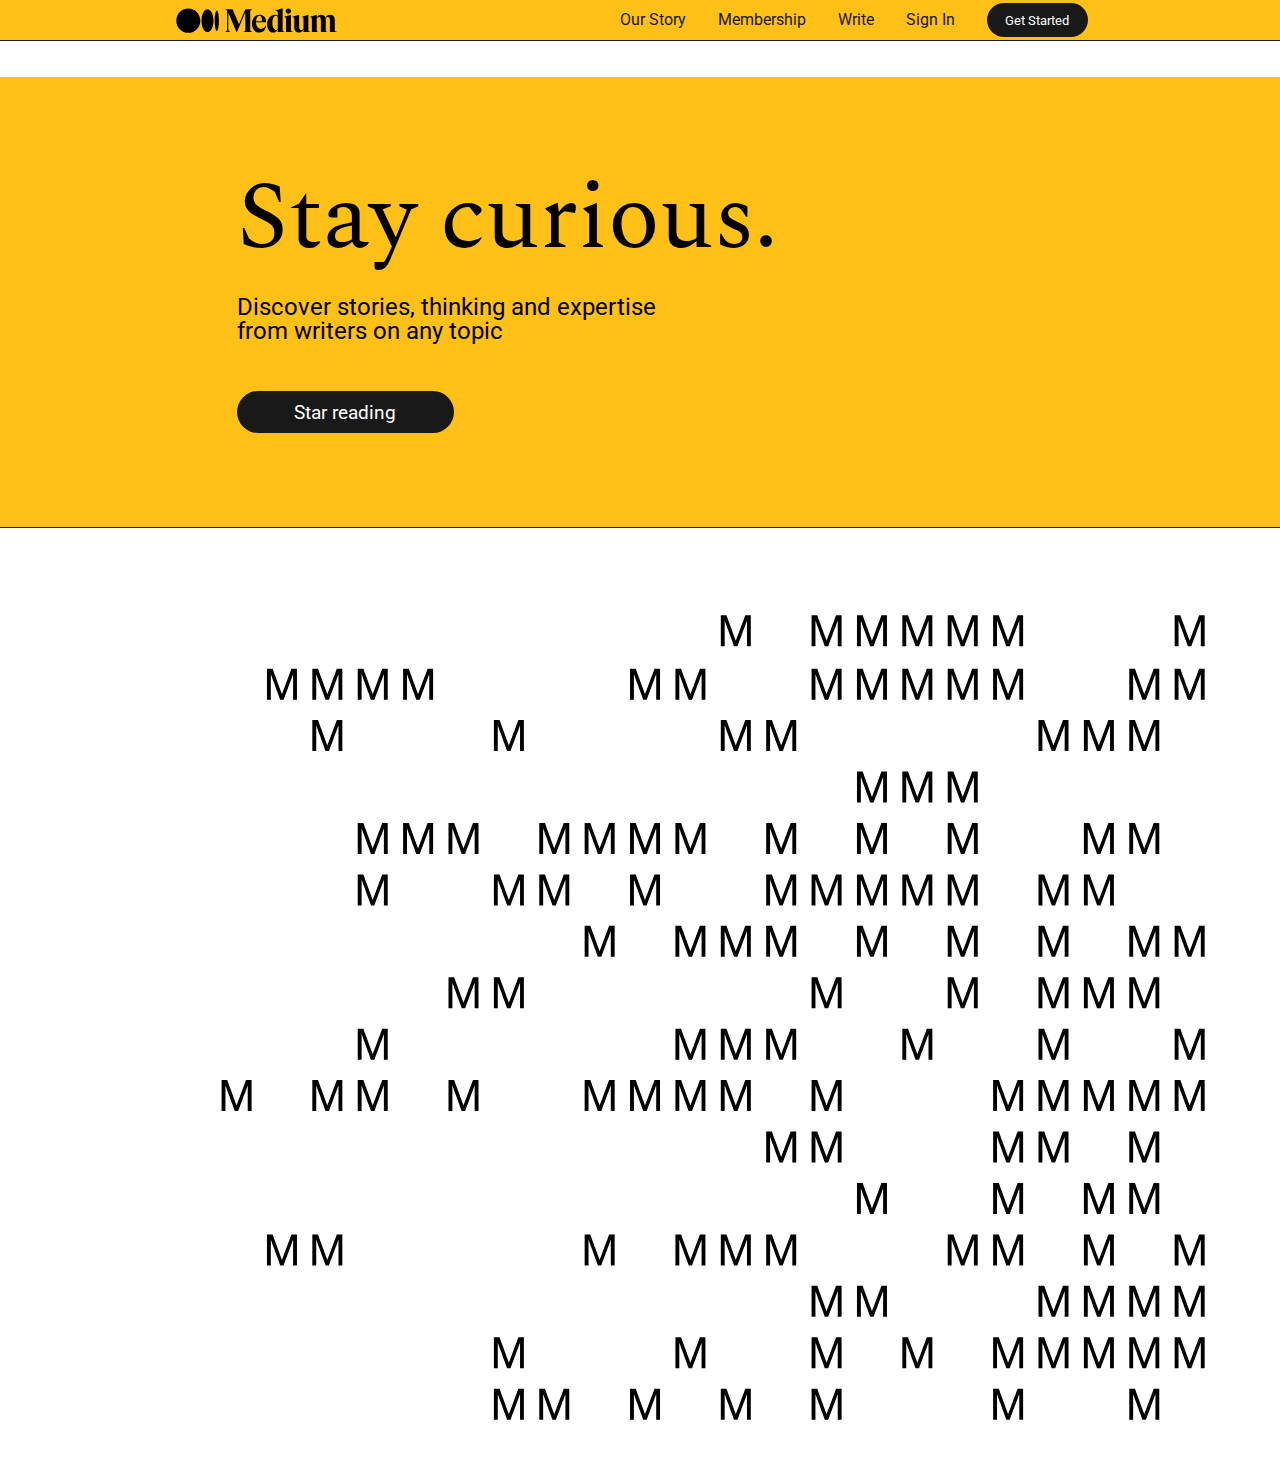
==== Progetto Settimanale S5:L5/index.html @ f1f36fed "WeekProjc/commit1" ====
<!DOCTYPE html>
<html lang="en">
  <head>
    <meta charset="UTF-8" />
    <meta http-equiv="X-UA-Compatible" content="IE=edge" />
    <meta name="viewport" content="width=device-width, initial-scale=1.0" />
    <!--aggiungi link al reset.css -->
    <link rel="stylesheet" href="./assets/css/reset.css" />
    <link rel="stylesheet" href="./assets/css/style.css" />
    <title>Medium Page</title>
  </head>

  <body>
    <header>
      <div id="navContainer">
        <nav>
          <img src="./assets/imgs/svg/logo.svg" alt="Medium Logo" />
          <div>
            <ul>
              <li><a href="#">Our Story</a></li>
              <li><a href="#">Membership</a></li>
              <li><a href="#">Write</a></li>
              <li><a href="#">Sign In</a></li>
              <li><button type="button" id="btnChange">Get Started</button></li>
            </ul>
          </div>
        </nav>
      </div>
      <div id="heroContainer">
        <div id="hero">
            <div>
                <h1>Stay curious.</h1>
                <h3>Discover stories, thinking and expertise from writers on any topic</h3>
                <button type="button">Star reading</button>
            </div>
            <div id="emme">
        </div>
      </div>
    </header>
    <!-- ARTWORK con "M" ripetute -->
    <svg
      xmlns="http://www.w3.org/2000/svg"
      viewBox="0 0 585 462"
      width="585"
      height="462"
      preserveAspectRatio="xMidYMid meet"
      style="
        width: 100%;
        height: 100%;
        transform: translate3d(0px, 0px, 0px);
        content-visibility: visible;
      "
    >
      <defs>
        <clipPath id="__lottie_element_3372">
          <rect width="585" height="462" x="0" y="0"></rect>
        </clipPath>
      </defs>
      <g clip-path="url(#__lottie_element_3372)">
        <g
          fill="rgb(0,0,0)"
          font-size="22"
          font-family="Shne"
          font-style="normal"
          font-weight="normal"
          aria-label=" M M M M M M M M M M M M M M
            M M M M M M M M M M M M M M M M M M M M M
           M M M M M M M M M M M M M M M M M M M M M M M M M
            M M M M M M M M M M M M
            M M M M M M M M M M M M M M M M M M M
            M M M M M M M M M M M M M M M M M M M M M
            M M M M M M M M M M M M M M
           M M M M M M M M M M M M M M M M M
           M M M M M M M M M M M M M M M M M M M
            M M M M M M M M M M M M M M M M M M M M M M M
           M M M M M M M M M M M M
            M M M M M M M M M M M M
            M M M M M M M M M M M M M M M M M M M M M
            M M M M M M M M M M M
            M M M M M M M M M M M M M M M M M
            M M M M M M M M M M M M M M M M
           "
          transform="matrix(1,0,0,1,291,232)"
          opacity="1"
          style="display: block"
        >
          <g
            stroke-linecap="butt"
            stroke-linejoin="round"
            stroke-miterlimit="4"
            transform="matrix(1,0,0,1,-33.238014221191406,-187.70428466796875)"
            opacity="0"
            style="display: inherit"
          >
            <g transform="scale(0.22,0.22)">
              <g style="display: none"></g>
            </g>
          </g>
          <g
            stroke-linecap="butt"
            stroke-linejoin="round"
            stroke-miterlimit="4"
            transform="matrix(1,0,0,1,-28.6619930267334,-187.70428466796875)"
            opacity="0"
            style="display: inherit"
          >
            <g transform="scale(0.22,0.22)">
              <g
                transform="matrix(1,0,0,1,0,0)"
                opacity="1"
                style="display: block"
              >
                <path
                  d=" M46.82899856567383,0 C46.82899856567383,0 68.98500061035156,-59.518001556396484 68.98500061035156,-59.518001556396484 C68.98500061035156,-59.518001556396484 68.98500061035156,0 68.98500061035156,0 C68.98500061035156,0 77.947998046875,0 77.947998046875,0 C77.947998046875,0 77.947998046875,-72.30799865722656 77.947998046875,-72.30799865722656 C77.947998046875,-72.30799865722656 65.15799713134766,-72.30799865722656 65.15799713134766,-72.30799865722656 C65.15799713134766,-72.30799865722656 43.10300064086914,-12.890999794006348 43.10300064086914,-12.890999794006348 C43.10300064086914,-12.890999794006348 21.14900016784668,-72.30799865722656 21.14900016784668,-72.30799865722656 C21.14900016784668,-72.30799865722656 7.955999851226807,-72.30799865722656 7.955999851226807,-72.30799865722656 C7.955999851226807,-72.30799865722656 7.955999851226807,0 7.955999851226807,0 C7.955999851226807,0 17.020000457763672,0 17.020000457763672,0 C17.020000457763672,0 17.020000457763672,-59.518001556396484 17.020000457763672,-59.518001556396484 C17.020000457763672,-59.518001556396484 39.07500076293945,0 39.07500076293945,0 C39.07500076293945,0 46.82899856567383,0 46.82899856567383,0z"
                ></path>
                <g opacity="1" transform="matrix(1,0,0,1,0,0)"></g>
              </g>
            </g>
          </g>
          <g
            stroke-linecap="butt"
            stroke-linejoin="round"
            stroke-miterlimit="4"
            transform="matrix(1,0,0,1,-9.940010070800781,-187.70428466796875)"
            opacity="0"
            style="display: inherit"
          >
            <g transform="scale(0.22,0.22)">
              <g style="display: none"></g>
            </g>
          </g>
          <g
            stroke-linecap="butt"
            stroke-linejoin="round"
            stroke-miterlimit="4"
            transform="matrix(1,0,0,1,-5.363988876342773,-187.70428466796875)"
            opacity="0"
            style="display: inherit"
          >
            <g transform="scale(0.22,0.22)">
              <g
                transform="matrix(1,0,0,1,0,0)"
                opacity="1"
                style="display: block"
              >
                <path
                  d=" M46.82899856567383,0 C46.82899856567383,0 68.98500061035156,-59.518001556396484 68.98500061035156,-59.518001556396484 C68.98500061035156,-59.518001556396484 68.98500061035156,0 68.98500061035156,0 C68.98500061035156,0 77.947998046875,0 77.947998046875,0 C77.947998046875,0 77.947998046875,-72.30799865722656 77.947998046875,-72.30799865722656 C77.947998046875,-72.30799865722656 65.15799713134766,-72.30799865722656 65.15799713134766,-72.30799865722656 C65.15799713134766,-72.30799865722656 43.10300064086914,-12.890999794006348 43.10300064086914,-12.890999794006348 C43.10300064086914,-12.890999794006348 21.14900016784668,-72.30799865722656 21.14900016784668,-72.30799865722656 C21.14900016784668,-72.30799865722656 7.955999851226807,-72.30799865722656 7.955999851226807,-72.30799865722656 C7.955999851226807,-72.30799865722656 7.955999851226807,0 7.955999851226807,0 C7.955999851226807,0 17.020000457763672,0 17.020000457763672,0 C17.020000457763672,0 17.020000457763672,-59.518001556396484 17.020000457763672,-59.518001556396484 C17.020000457763672,-59.518001556396484 39.07500076293945,0 39.07500076293945,0 C39.07500076293945,0 46.82899856567383,0 46.82899856567383,0z"
                ></path>
                <g opacity="1" transform="matrix(1,0,0,1,0,0)"></g>
              </g>
            </g>
          </g>
          <g
            stroke-linecap="butt"
            stroke-linejoin="round"
            stroke-miterlimit="4"
            transform="matrix(1,0,0,1,13.357994079589844,-187.70428466796875)"
            opacity="0"
            style="display: inherit"
          >
            <g transform="scale(0.22,0.22)">
              <g style="display: none"></g>
            </g>
          </g>
          <g
            stroke-linecap="butt"
            stroke-linejoin="round"
            stroke-miterlimit="4"
            transform="matrix(1,0,0,1,17.93400001525879,-187.70428466796875)"
            opacity="0"
            style="display: inherit"
          >
            <g transform="scale(0.22,0.22)">
              <g
                transform="matrix(1,0,0,1,0,0)"
                opacity="1"
                style="display: block"
              >
                <path
                  d=" M46.82899856567383,0 C46.82899856567383,0 68.98500061035156,-59.518001556396484 68.98500061035156,-59.518001556396484 C68.98500061035156,-59.518001556396484 68.98500061035156,0 68.98500061035156,0 C68.98500061035156,0 77.947998046875,0 77.947998046875,0 C77.947998046875,0 77.947998046875,-72.30799865722656 77.947998046875,-72.30799865722656 C77.947998046875,-72.30799865722656 65.15799713134766,-72.30799865722656 65.15799713134766,-72.30799865722656 C65.15799713134766,-72.30799865722656 43.10300064086914,-12.890999794006348 43.10300064086914,-12.890999794006348 C43.10300064086914,-12.890999794006348 21.14900016784668,-72.30799865722656 21.14900016784668,-72.30799865722656 C21.14900016784668,-72.30799865722656 7.955999851226807,-72.30799865722656 7.955999851226807,-72.30799865722656 C7.955999851226807,-72.30799865722656 7.955999851226807,0 7.955999851226807,0 C7.955999851226807,0 17.020000457763672,0 17.020000457763672,0 C17.020000457763672,0 17.020000457763672,-59.518001556396484 17.020000457763672,-59.518001556396484 C17.020000457763672,-59.518001556396484 39.07500076293945,0 39.07500076293945,0 C39.07500076293945,0 46.82899856567383,0 46.82899856567383,0z"
                ></path>
                <g opacity="1" transform="matrix(1,0,0,1,0,0)"></g>
              </g>
            </g>
          </g>
          <g
            stroke-linecap="butt"
            stroke-linejoin="round"
            stroke-miterlimit="4"
            transform="matrix(1,0,0,1,36.65599822998047,-187.70428466796875)"
            opacity="0"
            style="display: inherit"
          >
            <g transform="scale(0.22,0.22)">
              <g style="display: none"></g>
            </g>
          </g>
          <g
            stroke-linecap="butt"
            stroke-linejoin="round"
            stroke-miterlimit="4"
            transform="matrix(1,0,0,1,41.23198699951172,-187.70428466796875)"
            opacity="1"
            style="display: inherit"
          >
            <g transform="scale(0.22,0.22)">
              <g
                transform="matrix(1,0,0,1,0,0)"
                opacity="1"
                style="display: block"
              >
                <path
                  d=" M46.82899856567383,0 C46.82899856567383,0 68.98500061035156,-59.518001556396484 68.98500061035156,-59.518001556396484 C68.98500061035156,-59.518001556396484 68.98500061035156,0 68.98500061035156,0 C68.98500061035156,0 77.947998046875,0 77.947998046875,0 C77.947998046875,0 77.947998046875,-72.30799865722656 77.947998046875,-72.30799865722656 C77.947998046875,-72.30799865722656 65.15799713134766,-72.30799865722656 65.15799713134766,-72.30799865722656 C65.15799713134766,-72.30799865722656 43.10300064086914,-12.890999794006348 43.10300064086914,-12.890999794006348 C43.10300064086914,-12.890999794006348 21.14900016784668,-72.30799865722656 21.14900016784668,-72.30799865722656 C21.14900016784668,-72.30799865722656 7.955999851226807,-72.30799865722656 7.955999851226807,-72.30799865722656 C7.955999851226807,-72.30799865722656 7.955999851226807,0 7.955999851226807,0 C7.955999851226807,0 17.020000457763672,0 17.020000457763672,0 C17.020000457763672,0 17.020000457763672,-59.518001556396484 17.020000457763672,-59.518001556396484 C17.020000457763672,-59.518001556396484 39.07500076293945,0 39.07500076293945,0 C39.07500076293945,0 46.82899856567383,0 46.82899856567383,0z"
                ></path>
                <g opacity="1" transform="matrix(1,0,0,1,0,0)"></g>
              </g>
            </g>
          </g>
          <g
            stroke-linecap="butt"
            stroke-linejoin="round"
            stroke-miterlimit="4"
            transform="matrix(1,0,0,1,59.954002380371094,-187.70428466796875)"
            opacity="1"
            style="display: inherit"
          >
            <g transform="scale(0.22,0.22)">
              <g style="display: none"></g>
            </g>
          </g>
          <g
            stroke-linecap="butt"
            stroke-linejoin="round"
            stroke-miterlimit="4"
            transform="matrix(1,0,0,1,64.52999114990234,-187.70428466796875)"
            opacity="0"
            style="display: inherit"
          >
            <g transform="scale(0.22,0.22)">
              <g
                transform="matrix(1,0,0,1,0,0)"
                opacity="1"
                style="display: block"
              >
                <path
                  d=" M46.82899856567383,0 C46.82899856567383,0 68.98500061035156,-59.518001556396484 68.98500061035156,-59.518001556396484 C68.98500061035156,-59.518001556396484 68.98500061035156,0 68.98500061035156,0 C68.98500061035156,0 77.947998046875,0 77.947998046875,0 C77.947998046875,0 77.947998046875,-72.30799865722656 77.947998046875,-72.30799865722656 C77.947998046875,-72.30799865722656 65.15799713134766,-72.30799865722656 65.15799713134766,-72.30799865722656 C65.15799713134766,-72.30799865722656 43.10300064086914,-12.890999794006348 43.10300064086914,-12.890999794006348 C43.10300064086914,-12.890999794006348 21.14900016784668,-72.30799865722656 21.14900016784668,-72.30799865722656 C21.14900016784668,-72.30799865722656 7.955999851226807,-72.30799865722656 7.955999851226807,-72.30799865722656 C7.955999851226807,-72.30799865722656 7.955999851226807,0 7.955999851226807,0 C7.955999851226807,0 17.020000457763672,0 17.020000457763672,0 C17.020000457763672,0 17.020000457763672,-59.518001556396484 17.020000457763672,-59.518001556396484 C17.020000457763672,-59.518001556396484 39.07500076293945,0 39.07500076293945,0 C39.07500076293945,0 46.82899856567383,0 46.82899856567383,0z"
                ></path>
                <g opacity="1" transform="matrix(1,0,0,1,0,0)"></g>
              </g>
            </g>
          </g>
          <g
            stroke-linecap="butt"
            stroke-linejoin="round"
            stroke-miterlimit="4"
            transform="matrix(1,0,0,1,83.25200653076172,-187.70428466796875)"
            opacity="0"
            style="display: inherit"
          >
            <g transform="scale(0.22,0.22)">
              <g style="display: none"></g>
            </g>
          </g>
          <g
            stroke-linecap="butt"
            stroke-linejoin="round"
            stroke-miterlimit="4"
            transform="matrix(1,0,0,1,87.82799530029297,-187.70428466796875)"
            opacity="1"
            style="display: inherit"
          >
            <g transform="scale(0.22,0.22)">
              <g
                transform="matrix(1,0,0,1,0,0)"
                opacity="1"
                style="display: block"
              >
                <path
                  d=" M46.82899856567383,0 C46.82899856567383,0 68.98500061035156,-59.518001556396484 68.98500061035156,-59.518001556396484 C68.98500061035156,-59.518001556396484 68.98500061035156,0 68.98500061035156,0 C68.98500061035156,0 77.947998046875,0 77.947998046875,0 C77.947998046875,0 77.947998046875,-72.30799865722656 77.947998046875,-72.30799865722656 C77.947998046875,-72.30799865722656 65.15799713134766,-72.30799865722656 65.15799713134766,-72.30799865722656 C65.15799713134766,-72.30799865722656 43.10300064086914,-12.890999794006348 43.10300064086914,-12.890999794006348 C43.10300064086914,-12.890999794006348 21.14900016784668,-72.30799865722656 21.14900016784668,-72.30799865722656 C21.14900016784668,-72.30799865722656 7.955999851226807,-72.30799865722656 7.955999851226807,-72.30799865722656 C7.955999851226807,-72.30799865722656 7.955999851226807,0 7.955999851226807,0 C7.955999851226807,0 17.020000457763672,0 17.020000457763672,0 C17.020000457763672,0 17.020000457763672,-59.518001556396484 17.020000457763672,-59.518001556396484 C17.020000457763672,-59.518001556396484 39.07500076293945,0 39.07500076293945,0 C39.07500076293945,0 46.82899856567383,0 46.82899856567383,0z"
                ></path>
                <g opacity="1" transform="matrix(1,0,0,1,0,0)"></g>
              </g>
            </g>
          </g>
          <g
            stroke-linecap="butt"
            stroke-linejoin="round"
            stroke-miterlimit="4"
            transform="matrix(1,0,0,1,106.54999542236328,-187.70428466796875)"
            opacity="1"
            style="display: inherit"
          >
            <g transform="scale(0.22,0.22)">
              <g style="display: none"></g>
            </g>
          </g>
          <g
            stroke-linecap="butt"
            stroke-linejoin="round"
            stroke-miterlimit="4"
            transform="matrix(1,0,0,1,111.1259994506836,-187.70428466796875)"
            opacity="1"
            style="display: inherit"
          >
            <g transform="scale(0.22,0.22)">
              <g
                transform="matrix(1,0,0,1,0,0)"
                opacity="1"
                style="display: block"
              >
                <path
                  d=" M46.82899856567383,0 C46.82899856567383,0 68.98500061035156,-59.518001556396484 68.98500061035156,-59.518001556396484 C68.98500061035156,-59.518001556396484 68.98500061035156,0 68.98500061035156,0 C68.98500061035156,0 77.947998046875,0 77.947998046875,0 C77.947998046875,0 77.947998046875,-72.30799865722656 77.947998046875,-72.30799865722656 C77.947998046875,-72.30799865722656 65.15799713134766,-72.30799865722656 65.15799713134766,-72.30799865722656 C65.15799713134766,-72.30799865722656 43.10300064086914,-12.890999794006348 43.10300064086914,-12.890999794006348 C43.10300064086914,-12.890999794006348 21.14900016784668,-72.30799865722656 21.14900016784668,-72.30799865722656 C21.14900016784668,-72.30799865722656 7.955999851226807,-72.30799865722656 7.955999851226807,-72.30799865722656 C7.955999851226807,-72.30799865722656 7.955999851226807,0 7.955999851226807,0 C7.955999851226807,0 17.020000457763672,0 17.020000457763672,0 C17.020000457763672,0 17.020000457763672,-59.518001556396484 17.020000457763672,-59.518001556396484 C17.020000457763672,-59.518001556396484 39.07500076293945,0 39.07500076293945,0 C39.07500076293945,0 46.82899856567383,0 46.82899856567383,0z"
                ></path>
                <g opacity="1" transform="matrix(1,0,0,1,0,0)"></g>
              </g>
            </g>
          </g>
          <g
            stroke-linecap="butt"
            stroke-linejoin="round"
            stroke-miterlimit="4"
            transform="matrix(1,0,0,1,129.84800720214844,-187.70428466796875)"
            opacity="0"
            style="display: inherit"
          >
            <g transform="scale(0.22,0.22)">
              <g style="display: none"></g>
            </g>
          </g>
          <g
            stroke-linecap="butt"
            stroke-linejoin="round"
            stroke-miterlimit="4"
            transform="matrix(1,0,0,1,134.42401123046875,-187.70428466796875)"
            opacity="1"
            style="display: inherit"
          >
            <g transform="scale(0.22,0.22)">
              <g
                transform="matrix(1,0,0,1,0,0)"
                opacity="1"
                style="display: block"
              >
                <path
                  d=" M46.82899856567383,0 C46.82899856567383,0 68.98500061035156,-59.518001556396484 68.98500061035156,-59.518001556396484 C68.98500061035156,-59.518001556396484 68.98500061035156,0 68.98500061035156,0 C68.98500061035156,0 77.947998046875,0 77.947998046875,0 C77.947998046875,0 77.947998046875,-72.30799865722656 77.947998046875,-72.30799865722656 C77.947998046875,-72.30799865722656 65.15799713134766,-72.30799865722656 65.15799713134766,-72.30799865722656 C65.15799713134766,-72.30799865722656 43.10300064086914,-12.890999794006348 43.10300064086914,-12.890999794006348 C43.10300064086914,-12.890999794006348 21.14900016784668,-72.30799865722656 21.14900016784668,-72.30799865722656 C21.14900016784668,-72.30799865722656 7.955999851226807,-72.30799865722656 7.955999851226807,-72.30799865722656 C7.955999851226807,-72.30799865722656 7.955999851226807,0 7.955999851226807,0 C7.955999851226807,0 17.020000457763672,0 17.020000457763672,0 C17.020000457763672,0 17.020000457763672,-59.518001556396484 17.020000457763672,-59.518001556396484 C17.020000457763672,-59.518001556396484 39.07500076293945,0 39.07500076293945,0 C39.07500076293945,0 46.82899856567383,0 46.82899856567383,0z"
                ></path>
                <g opacity="1" transform="matrix(1,0,0,1,0,0)"></g>
              </g>
            </g>
          </g>
          <g
            stroke-linecap="butt"
            stroke-linejoin="round"
            stroke-miterlimit="4"
            transform="matrix(1,0,0,1,153.14599609375,-187.70428466796875)"
            opacity="1"
            style="display: inherit"
          >
            <g transform="scale(0.22,0.22)">
              <g style="display: none"></g>
            </g>
          </g>
          <g
            stroke-linecap="butt"
            stroke-linejoin="round"
            stroke-miterlimit="4"
            transform="matrix(1,0,0,1,157.72198486328125,-187.70428466796875)"
            opacity="1"
            style="display: inherit"
          >
            <g transform="scale(0.22,0.22)">
              <g
                transform="matrix(1,0,0,1,0,0)"
                opacity="1"
                style="display: block"
              >
                <path
                  d=" M46.82899856567383,0 C46.82899856567383,0 68.98500061035156,-59.518001556396484 68.98500061035156,-59.518001556396484 C68.98500061035156,-59.518001556396484 68.98500061035156,0 68.98500061035156,0 C68.98500061035156,0 77.947998046875,0 77.947998046875,0 C77.947998046875,0 77.947998046875,-72.30799865722656 77.947998046875,-72.30799865722656 C77.947998046875,-72.30799865722656 65.15799713134766,-72.30799865722656 65.15799713134766,-72.30799865722656 C65.15799713134766,-72.30799865722656 43.10300064086914,-12.890999794006348 43.10300064086914,-12.890999794006348 C43.10300064086914,-12.890999794006348 21.14900016784668,-72.30799865722656 21.14900016784668,-72.30799865722656 C21.14900016784668,-72.30799865722656 7.955999851226807,-72.30799865722656 7.955999851226807,-72.30799865722656 C7.955999851226807,-72.30799865722656 7.955999851226807,0 7.955999851226807,0 C7.955999851226807,0 17.020000457763672,0 17.020000457763672,0 C17.020000457763672,0 17.020000457763672,-59.518001556396484 17.020000457763672,-59.518001556396484 C17.020000457763672,-59.518001556396484 39.07500076293945,0 39.07500076293945,0 C39.07500076293945,0 46.82899856567383,0 46.82899856567383,0z"
                ></path>
                <g opacity="1" transform="matrix(1,0,0,1,0,0)"></g>
              </g>
            </g>
          </g>
          <g
            stroke-linecap="butt"
            stroke-linejoin="round"
            stroke-miterlimit="4"
            transform="matrix(1,0,0,1,176.44398498535156,-187.70428466796875)"
            opacity="1"
            style="display: inherit"
          >
            <g transform="scale(0.22,0.22)">
              <g style="display: none"></g>
            </g>
          </g>
          <g
            stroke-linecap="butt"
            stroke-linejoin="round"
            stroke-miterlimit="4"
            transform="matrix(1,0,0,1,181.01998901367188,-187.70428466796875)"
            opacity="1"
            style="display: inherit"
          >
            <g transform="scale(0.22,0.22)">
              <g
                transform="matrix(1,0,0,1,0,0)"
                opacity="1"
                style="display: block"
              >
                <path
                  d=" M46.82899856567383,0 C46.82899856567383,0 68.98500061035156,-59.518001556396484 68.98500061035156,-59.518001556396484 C68.98500061035156,-59.518001556396484 68.98500061035156,0 68.98500061035156,0 C68.98500061035156,0 77.947998046875,0 77.947998046875,0 C77.947998046875,0 77.947998046875,-72.30799865722656 77.947998046875,-72.30799865722656 C77.947998046875,-72.30799865722656 65.15799713134766,-72.30799865722656 65.15799713134766,-72.30799865722656 C65.15799713134766,-72.30799865722656 43.10300064086914,-12.890999794006348 43.10300064086914,-12.890999794006348 C43.10300064086914,-12.890999794006348 21.14900016784668,-72.30799865722656 21.14900016784668,-72.30799865722656 C21.14900016784668,-72.30799865722656 7.955999851226807,-72.30799865722656 7.955999851226807,-72.30799865722656 C7.955999851226807,-72.30799865722656 7.955999851226807,0 7.955999851226807,0 C7.955999851226807,0 17.020000457763672,0 17.020000457763672,0 C17.020000457763672,0 17.020000457763672,-59.518001556396484 17.020000457763672,-59.518001556396484 C17.020000457763672,-59.518001556396484 39.07500076293945,0 39.07500076293945,0 C39.07500076293945,0 46.82899856567383,0 46.82899856567383,0z"
                ></path>
                <g opacity="1" transform="matrix(1,0,0,1,0,0)"></g>
              </g>
            </g>
          </g>
          <g
            stroke-linecap="butt"
            stroke-linejoin="round"
            stroke-miterlimit="4"
            transform="matrix(1,0,0,1,199.7419891357422,-187.70428466796875)"
            opacity="0"
            style="display: inherit"
          >
            <g transform="scale(0.22,0.22)">
              <g style="display: none"></g>
            </g>
          </g>
          <g
            stroke-linecap="butt"
            stroke-linejoin="round"
            stroke-miterlimit="4"
            transform="matrix(1,0,0,1,204.3179931640625,-187.70428466796875)"
            opacity="0"
            style="display: inherit"
          >
            <g transform="scale(0.22,0.22)">
              <g
                transform="matrix(1,0,0,1,0,0)"
                opacity="1"
                style="display: block"
              >
                <path
                  d=" M46.82899856567383,0 C46.82899856567383,0 68.98500061035156,-59.518001556396484 68.98500061035156,-59.518001556396484 C68.98500061035156,-59.518001556396484 68.98500061035156,0 68.98500061035156,0 C68.98500061035156,0 77.947998046875,0 77.947998046875,0 C77.947998046875,0 77.947998046875,-72.30799865722656 77.947998046875,-72.30799865722656 C77.947998046875,-72.30799865722656 65.15799713134766,-72.30799865722656 65.15799713134766,-72.30799865722656 C65.15799713134766,-72.30799865722656 43.10300064086914,-12.890999794006348 43.10300064086914,-12.890999794006348 C43.10300064086914,-12.890999794006348 21.14900016784668,-72.30799865722656 21.14900016784668,-72.30799865722656 C21.14900016784668,-72.30799865722656 7.955999851226807,-72.30799865722656 7.955999851226807,-72.30799865722656 C7.955999851226807,-72.30799865722656 7.955999851226807,0 7.955999851226807,0 C7.955999851226807,0 17.020000457763672,0 17.020000457763672,0 C17.020000457763672,0 17.020000457763672,-59.518001556396484 17.020000457763672,-59.518001556396484 C17.020000457763672,-59.518001556396484 39.07500076293945,0 39.07500076293945,0 C39.07500076293945,0 46.82899856567383,0 46.82899856567383,0z"
                ></path>
                <g opacity="1" transform="matrix(1,0,0,1,0,0)"></g>
              </g>
            </g>
          </g>
          <g
            stroke-linecap="butt"
            stroke-linejoin="round"
            stroke-miterlimit="4"
            transform="matrix(1,0,0,1,223.0399932861328,-187.70428466796875)"
            opacity="0"
            style="display: inherit"
          >
            <g transform="scale(0.22,0.22)">
              <g style="display: none"></g>
            </g>
          </g>
          <g
            stroke-linecap="butt"
            stroke-linejoin="round"
            stroke-miterlimit="4"
            transform="matrix(1,0,0,1,227.61599731445312,-187.70428466796875)"
            opacity="0"
            style="display: inherit"
          >
            <g transform="scale(0.22,0.22)">
              <g
                transform="matrix(1,0,0,1,0,0)"
                opacity="1"
                style="display: block"
              >
                <path
                  d=" M46.82899856567383,0 C46.82899856567383,0 68.98500061035156,-59.518001556396484 68.98500061035156,-59.518001556396484 C68.98500061035156,-59.518001556396484 68.98500061035156,0 68.98500061035156,0 C68.98500061035156,0 77.947998046875,0 77.947998046875,0 C77.947998046875,0 77.947998046875,-72.30799865722656 77.947998046875,-72.30799865722656 C77.947998046875,-72.30799865722656 65.15799713134766,-72.30799865722656 65.15799713134766,-72.30799865722656 C65.15799713134766,-72.30799865722656 43.10300064086914,-12.890999794006348 43.10300064086914,-12.890999794006348 C43.10300064086914,-12.890999794006348 21.14900016784668,-72.30799865722656 21.14900016784668,-72.30799865722656 C21.14900016784668,-72.30799865722656 7.955999851226807,-72.30799865722656 7.955999851226807,-72.30799865722656 C7.955999851226807,-72.30799865722656 7.955999851226807,0 7.955999851226807,0 C7.955999851226807,0 17.020000457763672,0 17.020000457763672,0 C17.020000457763672,0 17.020000457763672,-59.518001556396484 17.020000457763672,-59.518001556396484 C17.020000457763672,-59.518001556396484 39.07500076293945,0 39.07500076293945,0 C39.07500076293945,0 46.82899856567383,0 46.82899856567383,0z"
                ></path>
                <g opacity="1" transform="matrix(1,0,0,1,0,0)"></g>
              </g>
            </g>
          </g>
          <g
            stroke-linecap="butt"
            stroke-linejoin="round"
            stroke-miterlimit="4"
            transform="matrix(1,0,0,1,246.33799743652344,-187.70428466796875)"
            opacity="1"
            style="display: inherit"
          >
            <g transform="scale(0.22,0.22)">
              <g style="display: none"></g>
            </g>
          </g>
          <g
            stroke-linecap="butt"
            stroke-linejoin="round"
            stroke-miterlimit="4"
            transform="matrix(1,0,0,1,250.9139862060547,-187.70428466796875)"
            opacity="0"
            style="display: inherit"
          >
            <g transform="scale(0.22,0.22)">
              <g
                transform="matrix(1,0,0,1,0,0)"
                opacity="1"
                style="display: block"
              >
                <path
                  d=" M46.82899856567383,0 C46.82899856567383,0 68.98500061035156,-59.518001556396484 68.98500061035156,-59.518001556396484 C68.98500061035156,-59.518001556396484 68.98500061035156,0 68.98500061035156,0 C68.98500061035156,0 77.947998046875,0 77.947998046875,0 C77.947998046875,0 77.947998046875,-72.30799865722656 77.947998046875,-72.30799865722656 C77.947998046875,-72.30799865722656 65.15799713134766,-72.30799865722656 65.15799713134766,-72.30799865722656 C65.15799713134766,-72.30799865722656 43.10300064086914,-12.890999794006348 43.10300064086914,-12.890999794006348 C43.10300064086914,-12.890999794006348 21.14900016784668,-72.30799865722656 21.14900016784668,-72.30799865722656 C21.14900016784668,-72.30799865722656 7.955999851226807,-72.30799865722656 7.955999851226807,-72.30799865722656 C7.955999851226807,-72.30799865722656 7.955999851226807,0 7.955999851226807,0 C7.955999851226807,0 17.020000457763672,0 17.020000457763672,0 C17.020000457763672,0 17.020000457763672,-59.518001556396484 17.020000457763672,-59.518001556396484 C17.020000457763672,-59.518001556396484 39.07500076293945,0 39.07500076293945,0 C39.07500076293945,0 46.82899856567383,0 46.82899856567383,0z"
                ></path>
                <g opacity="1" transform="matrix(1,0,0,1,0,0)"></g>
              </g>
            </g>
          </g>
          <g
            stroke-linecap="butt"
            stroke-linejoin="round"
            stroke-miterlimit="4"
            transform="matrix(1,0,0,1,269.6360168457031,-187.70428466796875)"
            opacity="0"
            style="display: inherit"
          >
            <g transform="scale(0.22,0.22)">
              <g style="display: none"></g>
            </g>
          </g>
          <g
            stroke-linecap="butt"
            stroke-linejoin="round"
            stroke-miterlimit="4"
            transform="matrix(1,0,0,1,274.2120056152344,-187.70428466796875)"
            opacity="1"
            style="display: inherit"
          >
            <g transform="scale(0.22,0.22)">
              <g
                transform="matrix(1,0,0,1,0,0)"
                opacity="1"
                style="display: block"
              >
                <path
                  d=" M46.82899856567383,0 C46.82899856567383,0 68.98500061035156,-59.518001556396484 68.98500061035156,-59.518001556396484 C68.98500061035156,-59.518001556396484 68.98500061035156,0 68.98500061035156,0 C68.98500061035156,0 77.947998046875,0 77.947998046875,0 C77.947998046875,0 77.947998046875,-72.30799865722656 77.947998046875,-72.30799865722656 C77.947998046875,-72.30799865722656 65.15799713134766,-72.30799865722656 65.15799713134766,-72.30799865722656 C65.15799713134766,-72.30799865722656 43.10300064086914,-12.890999794006348 43.10300064086914,-12.890999794006348 C43.10300064086914,-12.890999794006348 21.14900016784668,-72.30799865722656 21.14900016784668,-72.30799865722656 C21.14900016784668,-72.30799865722656 7.955999851226807,-72.30799865722656 7.955999851226807,-72.30799865722656 C7.955999851226807,-72.30799865722656 7.955999851226807,0 7.955999851226807,0 C7.955999851226807,0 17.020000457763672,0 17.020000457763672,0 C17.020000457763672,0 17.020000457763672,-59.518001556396484 17.020000457763672,-59.518001556396484 C17.020000457763672,-59.518001556396484 39.07500076293945,0 39.07500076293945,0 C39.07500076293945,0 46.82899856567383,0 46.82899856567383,0z"
                ></path>
                <g opacity="1" transform="matrix(1,0,0,1,0,0)"></g>
              </g>
            </g>
          </g>
          <g
            stroke-linecap="butt"
            stroke-linejoin="round"
            stroke-miterlimit="4"
            style="display: inherit"
          >
            <g transform="scale(0.22,0.22)">
              <g style="display: none"></g>
            </g>
          </g>
          <g
            stroke-linecap="butt"
            stroke-linejoin="round"
            stroke-miterlimit="4"
            transform="matrix(1,0,0,1,-196.3240203857422,-160.30429077148438)"
            opacity="1"
            style="display: inherit"
          >
            <g transform="scale(0.22,0.22)">
              <g style="display: none"></g>
            </g>
          </g>
          <g
            stroke-linecap="butt"
            stroke-linejoin="round"
            stroke-miterlimit="4"
            transform="matrix(1,0,0,1,-191.7480010986328,-160.30429077148438)"
            opacity="1"
            style="display: inherit"
          >
            <g transform="scale(0.22,0.22)">
              <g
                transform="matrix(1,0,0,1,0,0)"
                opacity="1"
                style="display: block"
              >
                <path
                  d=" M46.82899856567383,0 C46.82899856567383,0 68.98500061035156,-59.518001556396484 68.98500061035156,-59.518001556396484 C68.98500061035156,-59.518001556396484 68.98500061035156,0 68.98500061035156,0 C68.98500061035156,0 77.947998046875,0 77.947998046875,0 C77.947998046875,0 77.947998046875,-72.30799865722656 77.947998046875,-72.30799865722656 C77.947998046875,-72.30799865722656 65.15799713134766,-72.30799865722656 65.15799713134766,-72.30799865722656 C65.15799713134766,-72.30799865722656 43.10300064086914,-12.890999794006348 43.10300064086914,-12.890999794006348 C43.10300064086914,-12.890999794006348 21.14900016784668,-72.30799865722656 21.14900016784668,-72.30799865722656 C21.14900016784668,-72.30799865722656 7.955999851226807,-72.30799865722656 7.955999851226807,-72.30799865722656 C7.955999851226807,-72.30799865722656 7.955999851226807,0 7.955999851226807,0 C7.955999851226807,0 17.020000457763672,0 17.020000457763672,0 C17.020000457763672,0 17.020000457763672,-59.518001556396484 17.020000457763672,-59.518001556396484 C17.020000457763672,-59.518001556396484 39.07500076293945,0 39.07500076293945,0 C39.07500076293945,0 46.82899856567383,0 46.82899856567383,0z"
                ></path>
                <g opacity="1" transform="matrix(1,0,0,1,0,0)"></g>
              </g>
            </g>
          </g>
          <g
            stroke-linecap="butt"
            stroke-linejoin="round"
            stroke-miterlimit="4"
            transform="matrix(1,0,0,1,-173.02601623535156,-160.30429077148438)"
            opacity="1"
            style="display: inherit"
          >
            <g transform="scale(0.22,0.22)">
              <g style="display: none"></g>
            </g>
          </g>
          <g
            stroke-linecap="butt"
            stroke-linejoin="round"
            stroke-miterlimit="4"
            transform="matrix(1,0,0,1,-168.4499969482422,-160.30429077148438)"
            opacity="1"
            style="display: inherit"
          >
            <g transform="scale(0.22,0.22)">
              <g
                transform="matrix(1,0,0,1,0,0)"
                opacity="1"
                style="display: block"
              >
                <path
                  d=" M46.82899856567383,0 C46.82899856567383,0 68.98500061035156,-59.518001556396484 68.98500061035156,-59.518001556396484 C68.98500061035156,-59.518001556396484 68.98500061035156,0 68.98500061035156,0 C68.98500061035156,0 77.947998046875,0 77.947998046875,0 C77.947998046875,0 77.947998046875,-72.30799865722656 77.947998046875,-72.30799865722656 C77.947998046875,-72.30799865722656 65.15799713134766,-72.30799865722656 65.15799713134766,-72.30799865722656 C65.15799713134766,-72.30799865722656 43.10300064086914,-12.890999794006348 43.10300064086914,-12.890999794006348 C43.10300064086914,-12.890999794006348 21.14900016784668,-72.30799865722656 21.14900016784668,-72.30799865722656 C21.14900016784668,-72.30799865722656 7.955999851226807,-72.30799865722656 7.955999851226807,-72.30799865722656 C7.955999851226807,-72.30799865722656 7.955999851226807,0 7.955999851226807,0 C7.955999851226807,0 17.020000457763672,0 17.020000457763672,0 C17.020000457763672,0 17.020000457763672,-59.518001556396484 17.020000457763672,-59.518001556396484 C17.020000457763672,-59.518001556396484 39.07500076293945,0 39.07500076293945,0 C39.07500076293945,0 46.82899856567383,0 46.82899856567383,0z"
                ></path>
                <g opacity="1" transform="matrix(1,0,0,1,0,0)"></g>
              </g>
            </g>
          </g>
          <g
            stroke-linecap="butt"
            stroke-linejoin="round"
            stroke-miterlimit="4"
            transform="matrix(1,0,0,1,-149.72801208496094,-160.30429077148438)"
            opacity="0"
            style="display: inherit"
          >
            <g transform="scale(0.22,0.22)">
              <g style="display: none"></g>
            </g>
          </g>
          <g
            stroke-linecap="butt"
            stroke-linejoin="round"
            stroke-miterlimit="4"
            transform="matrix(1,0,0,1,-145.15200805664062,-160.30429077148438)"
            opacity="1"
            style="display: inherit"
          >
            <g transform="scale(0.22,0.22)">
              <g
                transform="matrix(1,0,0,1,0,0)"
                opacity="1"
                style="display: block"
              >
                <path
                  d=" M46.82899856567383,0 C46.82899856567383,0 68.98500061035156,-59.518001556396484 68.98500061035156,-59.518001556396484 C68.98500061035156,-59.518001556396484 68.98500061035156,0 68.98500061035156,0 C68.98500061035156,0 77.947998046875,0 77.947998046875,0 C77.947998046875,0 77.947998046875,-72.30799865722656 77.947998046875,-72.30799865722656 C77.947998046875,-72.30799865722656 65.15799713134766,-72.30799865722656 65.15799713134766,-72.30799865722656 C65.15799713134766,-72.30799865722656 43.10300064086914,-12.890999794006348 43.10300064086914,-12.890999794006348 C43.10300064086914,-12.890999794006348 21.14900016784668,-72.30799865722656 21.14900016784668,-72.30799865722656 C21.14900016784668,-72.30799865722656 7.955999851226807,-72.30799865722656 7.955999851226807,-72.30799865722656 C7.955999851226807,-72.30799865722656 7.955999851226807,0 7.955999851226807,0 C7.955999851226807,0 17.020000457763672,0 17.020000457763672,0 C17.020000457763672,0 17.020000457763672,-59.518001556396484 17.020000457763672,-59.518001556396484 C17.020000457763672,-59.518001556396484 39.07500076293945,0 39.07500076293945,0 C39.07500076293945,0 46.82899856567383,0 46.82899856567383,0z"
                ></path>
                <g opacity="1" transform="matrix(1,0,0,1,0,0)"></g>
              </g>
            </g>
          </g>
          <g
            stroke-linecap="butt"
            stroke-linejoin="round"
            stroke-miterlimit="4"
            transform="matrix(1,0,0,1,-126.43000793457031,-160.30429077148438)"
            opacity="0"
            style="display: inherit"
          >
            <g transform="scale(0.22,0.22)">
              <g style="display: none"></g>
            </g>
          </g>
          <g
            stroke-linecap="butt"
            stroke-linejoin="round"
            stroke-miterlimit="4"
            transform="matrix(1,0,0,1,-121.85401916503906,-160.30429077148438)"
            opacity="1"
            style="display: inherit"
          >
            <g transform="scale(0.22,0.22)">
              <g
                transform="matrix(1,0,0,1,0,0)"
                opacity="1"
                style="display: block"
              >
                <path
                  d=" M46.82899856567383,0 C46.82899856567383,0 68.98500061035156,-59.518001556396484 68.98500061035156,-59.518001556396484 C68.98500061035156,-59.518001556396484 68.98500061035156,0 68.98500061035156,0 C68.98500061035156,0 77.947998046875,0 77.947998046875,0 C77.947998046875,0 77.947998046875,-72.30799865722656 77.947998046875,-72.30799865722656 C77.947998046875,-72.30799865722656 65.15799713134766,-72.30799865722656 65.15799713134766,-72.30799865722656 C65.15799713134766,-72.30799865722656 43.10300064086914,-12.890999794006348 43.10300064086914,-12.890999794006348 C43.10300064086914,-12.890999794006348 21.14900016784668,-72.30799865722656 21.14900016784668,-72.30799865722656 C21.14900016784668,-72.30799865722656 7.955999851226807,-72.30799865722656 7.955999851226807,-72.30799865722656 C7.955999851226807,-72.30799865722656 7.955999851226807,0 7.955999851226807,0 C7.955999851226807,0 17.020000457763672,0 17.020000457763672,0 C17.020000457763672,0 17.020000457763672,-59.518001556396484 17.020000457763672,-59.518001556396484 C17.020000457763672,-59.518001556396484 39.07500076293945,0 39.07500076293945,0 C39.07500076293945,0 46.82899856567383,0 46.82899856567383,0z"
                ></path>
                <g opacity="1" transform="matrix(1,0,0,1,0,0)"></g>
              </g>
            </g>
          </g>
          <g
            stroke-linecap="butt"
            stroke-linejoin="round"
            stroke-miterlimit="4"
            transform="matrix(1,0,0,1,-103.13199615478516,-160.30429077148438)"
            opacity="0"
            style="display: inherit"
          >
            <g transform="scale(0.22,0.22)">
              <g style="display: none"></g>
            </g>
          </g>
          <g
            stroke-linecap="butt"
            stroke-linejoin="round"
            stroke-miterlimit="4"
            transform="matrix(1,0,0,1,-98.5560073852539,-160.30429077148438)"
            opacity="0"
            style="display: inherit"
          >
            <g transform="scale(0.22,0.22)">
              <g
                transform="matrix(1,0,0,1,0,0)"
                opacity="1"
                style="display: block"
              >
                <path
                  d=" M46.82899856567383,0 C46.82899856567383,0 68.98500061035156,-59.518001556396484 68.98500061035156,-59.518001556396484 C68.98500061035156,-59.518001556396484 68.98500061035156,0 68.98500061035156,0 C68.98500061035156,0 77.947998046875,0 77.947998046875,0 C77.947998046875,0 77.947998046875,-72.30799865722656 77.947998046875,-72.30799865722656 C77.947998046875,-72.30799865722656 65.15799713134766,-72.30799865722656 65.15799713134766,-72.30799865722656 C65.15799713134766,-72.30799865722656 43.10300064086914,-12.890999794006348 43.10300064086914,-12.890999794006348 C43.10300064086914,-12.890999794006348 21.14900016784668,-72.30799865722656 21.14900016784668,-72.30799865722656 C21.14900016784668,-72.30799865722656 7.955999851226807,-72.30799865722656 7.955999851226807,-72.30799865722656 C7.955999851226807,-72.30799865722656 7.955999851226807,0 7.955999851226807,0 C7.955999851226807,0 17.020000457763672,0 17.020000457763672,0 C17.020000457763672,0 17.020000457763672,-59.518001556396484 17.020000457763672,-59.518001556396484 C17.020000457763672,-59.518001556396484 39.07500076293945,0 39.07500076293945,0 C39.07500076293945,0 46.82899856567383,0 46.82899856567383,0z"
                ></path>
                <g opacity="1" transform="matrix(1,0,0,1,0,0)"></g>
              </g>
            </g>
          </g>
          <g
            stroke-linecap="butt"
            stroke-linejoin="round"
            stroke-miterlimit="4"
            transform="matrix(1,0,0,1,-79.83399200439453,-160.30429077148438)"
            opacity="0"
            style="display: inherit"
          >
            <g transform="scale(0.22,0.22)">
              <g style="display: none"></g>
            </g>
          </g>
          <g
            stroke-linecap="butt"
            stroke-linejoin="round"
            stroke-miterlimit="4"
            transform="matrix(1,0,0,1,-75.25800323486328,-160.30429077148438)"
            opacity="0"
            style="display: inherit"
          >
            <g transform="scale(0.22,0.22)">
              <g
                transform="matrix(1,0,0,1,0,0)"
                opacity="1"
                style="display: block"
              >
                <path
                  d=" M46.82899856567383,0 C46.82899856567383,0 68.98500061035156,-59.518001556396484 68.98500061035156,-59.518001556396484 C68.98500061035156,-59.518001556396484 68.98500061035156,0 68.98500061035156,0 C68.98500061035156,0 77.947998046875,0 77.947998046875,0 C77.947998046875,0 77.947998046875,-72.30799865722656 77.947998046875,-72.30799865722656 C77.947998046875,-72.30799865722656 65.15799713134766,-72.30799865722656 65.15799713134766,-72.30799865722656 C65.15799713134766,-72.30799865722656 43.10300064086914,-12.890999794006348 43.10300064086914,-12.890999794006348 C43.10300064086914,-12.890999794006348 21.14900016784668,-72.30799865722656 21.14900016784668,-72.30799865722656 C21.14900016784668,-72.30799865722656 7.955999851226807,-72.30799865722656 7.955999851226807,-72.30799865722656 C7.955999851226807,-72.30799865722656 7.955999851226807,0 7.955999851226807,0 C7.955999851226807,0 17.020000457763672,0 17.020000457763672,0 C17.020000457763672,0 17.020000457763672,-59.518001556396484 17.020000457763672,-59.518001556396484 C17.020000457763672,-59.518001556396484 39.07500076293945,0 39.07500076293945,0 C39.07500076293945,0 46.82899856567383,0 46.82899856567383,0z"
                ></path>
                <g opacity="1" transform="matrix(1,0,0,1,0,0)"></g>
              </g>
            </g>
          </g>
          <g
            stroke-linecap="butt"
            stroke-linejoin="round"
            stroke-miterlimit="4"
            transform="matrix(1,0,0,1,-56.536006927490234,-160.30429077148438)"
            opacity="1"
            style="display: inherit"
          >
            <g transform="scale(0.22,0.22)">
              <g style="display: none"></g>
            </g>
          </g>
          <g
            stroke-linecap="butt"
            stroke-linejoin="round"
            stroke-miterlimit="4"
            transform="matrix(1,0,0,1,-51.959999084472656,-160.30429077148438)"
            opacity="0"
            style="display: inherit"
          >
            <g transform="scale(0.22,0.22)">
              <g
                transform="matrix(1,0,0,1,0,0)"
                opacity="1"
                style="display: block"
              >
                <path
                  d=" M46.82899856567383,0 C46.82899856567383,0 68.98500061035156,-59.518001556396484 68.98500061035156,-59.518001556396484 C68.98500061035156,-59.518001556396484 68.98500061035156,0 68.98500061035156,0 C68.98500061035156,0 77.947998046875,0 77.947998046875,0 C77.947998046875,0 77.947998046875,-72.30799865722656 77.947998046875,-72.30799865722656 C77.947998046875,-72.30799865722656 65.15799713134766,-72.30799865722656 65.15799713134766,-72.30799865722656 C65.15799713134766,-72.30799865722656 43.10300064086914,-12.890999794006348 43.10300064086914,-12.890999794006348 C43.10300064086914,-12.890999794006348 21.14900016784668,-72.30799865722656 21.14900016784668,-72.30799865722656 C21.14900016784668,-72.30799865722656 7.955999851226807,-72.30799865722656 7.955999851226807,-72.30799865722656 C7.955999851226807,-72.30799865722656 7.955999851226807,0 7.955999851226807,0 C7.955999851226807,0 17.020000457763672,0 17.020000457763672,0 C17.020000457763672,0 17.020000457763672,-59.518001556396484 17.020000457763672,-59.518001556396484 C17.020000457763672,-59.518001556396484 39.07500076293945,0 39.07500076293945,0 C39.07500076293945,0 46.82899856567383,0 46.82899856567383,0z"
                ></path>
                <g opacity="1" transform="matrix(1,0,0,1,0,0)"></g>
              </g>
            </g>
          </g>
          <g
            stroke-linecap="butt"
            stroke-linejoin="round"
            stroke-miterlimit="4"
            transform="matrix(1,0,0,1,-33.23800277709961,-160.30429077148438)"
            opacity="1"
            style="display: inherit"
          >
            <g transform="scale(0.22,0.22)">
              <g style="display: none"></g>
            </g>
          </g>
          <g
            stroke-linecap="butt"
            stroke-linejoin="round"
            stroke-miterlimit="4"
            transform="matrix(1,0,0,1,-28.661996841430664,-160.30429077148438)"
            opacity="0"
            style="display: inherit"
          >
            <g transform="scale(0.22,0.22)">
              <g
                transform="matrix(1,0,0,1,0,0)"
                opacity="1"
                style="display: block"
              >
                <path
                  d=" M46.82899856567383,0 C46.82899856567383,0 68.98500061035156,-59.518001556396484 68.98500061035156,-59.518001556396484 C68.98500061035156,-59.518001556396484 68.98500061035156,0 68.98500061035156,0 C68.98500061035156,0 77.947998046875,0 77.947998046875,0 C77.947998046875,0 77.947998046875,-72.30799865722656 77.947998046875,-72.30799865722656 C77.947998046875,-72.30799865722656 65.15799713134766,-72.30799865722656 65.15799713134766,-72.30799865722656 C65.15799713134766,-72.30799865722656 43.10300064086914,-12.890999794006348 43.10300064086914,-12.890999794006348 C43.10300064086914,-12.890999794006348 21.14900016784668,-72.30799865722656 21.14900016784668,-72.30799865722656 C21.14900016784668,-72.30799865722656 7.955999851226807,-72.30799865722656 7.955999851226807,-72.30799865722656 C7.955999851226807,-72.30799865722656 7.955999851226807,0 7.955999851226807,0 C7.955999851226807,0 17.020000457763672,0 17.020000457763672,0 C17.020000457763672,0 17.020000457763672,-59.518001556396484 17.020000457763672,-59.518001556396484 C17.020000457763672,-59.518001556396484 39.07500076293945,0 39.07500076293945,0 C39.07500076293945,0 46.82899856567383,0 46.82899856567383,0z"
                ></path>
                <g opacity="1" transform="matrix(1,0,0,1,0,0)"></g>
              </g>
            </g>
          </g>
          <g
            stroke-linecap="butt"
            stroke-linejoin="round"
            stroke-miterlimit="4"
            transform="matrix(1,0,0,1,-9.939996719360352,-160.30429077148438)"
            opacity="0"
            style="display: inherit"
          >
            <g transform="scale(0.22,0.22)">
              <g style="display: none"></g>
            </g>
          </g>
          <g
            stroke-linecap="butt"
            stroke-linejoin="round"
            stroke-miterlimit="4"
            transform="matrix(1,0,0,1,-5.364006042480469,-160.30429077148438)"
            opacity="1"
            style="display: inherit"
          >
            <g transform="scale(0.22,0.22)">
              <g
                transform="matrix(1,0,0,1,0,0)"
                opacity="1"
                style="display: block"
              >
                <path
                  d=" M46.82899856567383,0 C46.82899856567383,0 68.98500061035156,-59.518001556396484 68.98500061035156,-59.518001556396484 C68.98500061035156,-59.518001556396484 68.98500061035156,0 68.98500061035156,0 C68.98500061035156,0 77.947998046875,0 77.947998046875,0 C77.947998046875,0 77.947998046875,-72.30799865722656 77.947998046875,-72.30799865722656 C77.947998046875,-72.30799865722656 65.15799713134766,-72.30799865722656 65.15799713134766,-72.30799865722656 C65.15799713134766,-72.30799865722656 43.10300064086914,-12.890999794006348 43.10300064086914,-12.890999794006348 C43.10300064086914,-12.890999794006348 21.14900016784668,-72.30799865722656 21.14900016784668,-72.30799865722656 C21.14900016784668,-72.30799865722656 7.955999851226807,-72.30799865722656 7.955999851226807,-72.30799865722656 C7.955999851226807,-72.30799865722656 7.955999851226807,0 7.955999851226807,0 C7.955999851226807,0 17.020000457763672,0 17.020000457763672,0 C17.020000457763672,0 17.020000457763672,-59.518001556396484 17.020000457763672,-59.518001556396484 C17.020000457763672,-59.518001556396484 39.07500076293945,0 39.07500076293945,0 C39.07500076293945,0 46.82899856567383,0 46.82899856567383,0z"
                ></path>
                <g opacity="1" transform="matrix(1,0,0,1,0,0)"></g>
              </g>
            </g>
          </g>
          <g
            stroke-linecap="butt"
            stroke-linejoin="round"
            stroke-miterlimit="4"
            transform="matrix(1,0,0,1,13.357992172241211,-160.30429077148438)"
            opacity="0"
            style="display: inherit"
          >
            <g transform="scale(0.22,0.22)">
              <g style="display: none"></g>
            </g>
          </g>
          <g
            stroke-linecap="butt"
            stroke-linejoin="round"
            stroke-miterlimit="4"
            transform="matrix(1,0,0,1,17.933998107910156,-160.30429077148438)"
            opacity="1"
            style="display: inherit"
          >
            <g transform="scale(0.22,0.22)">
              <g
                transform="matrix(1,0,0,1,0,0)"
                opacity="1"
                style="display: block"
              >
                <path
                  d=" M46.82899856567383,0 C46.82899856567383,0 68.98500061035156,-59.518001556396484 68.98500061035156,-59.518001556396484 C68.98500061035156,-59.518001556396484 68.98500061035156,0 68.98500061035156,0 C68.98500061035156,0 77.947998046875,0 77.947998046875,0 C77.947998046875,0 77.947998046875,-72.30799865722656 77.947998046875,-72.30799865722656 C77.947998046875,-72.30799865722656 65.15799713134766,-72.30799865722656 65.15799713134766,-72.30799865722656 C65.15799713134766,-72.30799865722656 43.10300064086914,-12.890999794006348 43.10300064086914,-12.890999794006348 C43.10300064086914,-12.890999794006348 21.14900016784668,-72.30799865722656 21.14900016784668,-72.30799865722656 C21.14900016784668,-72.30799865722656 7.955999851226807,-72.30799865722656 7.955999851226807,-72.30799865722656 C7.955999851226807,-72.30799865722656 7.955999851226807,0 7.955999851226807,0 C7.955999851226807,0 17.020000457763672,0 17.020000457763672,0 C17.020000457763672,0 17.020000457763672,-59.518001556396484 17.020000457763672,-59.518001556396484 C17.020000457763672,-59.518001556396484 39.07500076293945,0 39.07500076293945,0 C39.07500076293945,0 46.82899856567383,0 46.82899856567383,0z"
                ></path>
                <g opacity="1" transform="matrix(1,0,0,1,0,0)"></g>
              </g>
            </g>
          </g>
          <g
            stroke-linecap="butt"
            stroke-linejoin="round"
            stroke-miterlimit="4"
            transform="matrix(1,0,0,1,36.6559944152832,-160.30429077148438)"
            opacity="1"
            style="display: inherit"
          >
            <g transform="scale(0.22,0.22)">
              <g style="display: none"></g>
            </g>
          </g>
          <g
            stroke-linecap="butt"
            stroke-linejoin="round"
            stroke-miterlimit="4"
            transform="matrix(1,0,0,1,41.23200225830078,-160.30429077148438)"
            opacity="0"
            style="display: inherit"
          >
            <g transform="scale(0.22,0.22)">
              <g
                transform="matrix(1,0,0,1,0,0)"
                opacity="1"
                style="display: block"
              >
                <path
                  d=" M46.82899856567383,0 C46.82899856567383,0 68.98500061035156,-59.518001556396484 68.98500061035156,-59.518001556396484 C68.98500061035156,-59.518001556396484 68.98500061035156,0 68.98500061035156,0 C68.98500061035156,0 77.947998046875,0 77.947998046875,0 C77.947998046875,0 77.947998046875,-72.30799865722656 77.947998046875,-72.30799865722656 C77.947998046875,-72.30799865722656 65.15799713134766,-72.30799865722656 65.15799713134766,-72.30799865722656 C65.15799713134766,-72.30799865722656 43.10300064086914,-12.890999794006348 43.10300064086914,-12.890999794006348 C43.10300064086914,-12.890999794006348 21.14900016784668,-72.30799865722656 21.14900016784668,-72.30799865722656 C21.14900016784668,-72.30799865722656 7.955999851226807,-72.30799865722656 7.955999851226807,-72.30799865722656 C7.955999851226807,-72.30799865722656 7.955999851226807,0 7.955999851226807,0 C7.955999851226807,0 17.020000457763672,0 17.020000457763672,0 C17.020000457763672,0 17.020000457763672,-59.518001556396484 17.020000457763672,-59.518001556396484 C17.020000457763672,-59.518001556396484 39.07500076293945,0 39.07500076293945,0 C39.07500076293945,0 46.82899856567383,0 46.82899856567383,0z"
                ></path>
                <g opacity="1" transform="matrix(1,0,0,1,0,0)"></g>
              </g>
            </g>
          </g>
          <g
            stroke-linecap="butt"
            stroke-linejoin="round"
            stroke-miterlimit="4"
            transform="matrix(1,0,0,1,59.95399856567383,-160.30429077148438)"
            opacity="1"
            style="display: inherit"
          >
            <g transform="scale(0.22,0.22)">
              <g style="display: none"></g>
            </g>
          </g>
          <g
            stroke-linecap="butt"
            stroke-linejoin="round"
            stroke-miterlimit="4"
            transform="matrix(1,0,0,1,64.5300064086914,-160.30429077148438)"
            opacity="0"
            style="display: inherit"
          >
            <g transform="scale(0.22,0.22)">
              <g
                transform="matrix(1,0,0,1,0,0)"
                opacity="1"
                style="display: block"
              >
                <path
                  d=" M46.82899856567383,0 C46.82899856567383,0 68.98500061035156,-59.518001556396484 68.98500061035156,-59.518001556396484 C68.98500061035156,-59.518001556396484 68.98500061035156,0 68.98500061035156,0 C68.98500061035156,0 77.947998046875,0 77.947998046875,0 C77.947998046875,0 77.947998046875,-72.30799865722656 77.947998046875,-72.30799865722656 C77.947998046875,-72.30799865722656 65.15799713134766,-72.30799865722656 65.15799713134766,-72.30799865722656 C65.15799713134766,-72.30799865722656 43.10300064086914,-12.890999794006348 43.10300064086914,-12.890999794006348 C43.10300064086914,-12.890999794006348 21.14900016784668,-72.30799865722656 21.14900016784668,-72.30799865722656 C21.14900016784668,-72.30799865722656 7.955999851226807,-72.30799865722656 7.955999851226807,-72.30799865722656 C7.955999851226807,-72.30799865722656 7.955999851226807,0 7.955999851226807,0 C7.955999851226807,0 17.020000457763672,0 17.020000457763672,0 C17.020000457763672,0 17.020000457763672,-59.518001556396484 17.020000457763672,-59.518001556396484 C17.020000457763672,-59.518001556396484 39.07500076293945,0 39.07500076293945,0 C39.07500076293945,0 46.82899856567383,0 46.82899856567383,0z"
                ></path>
                <g opacity="1" transform="matrix(1,0,0,1,0,0)"></g>
              </g>
            </g>
          </g>
          <g
            stroke-linecap="butt"
            stroke-linejoin="round"
            stroke-miterlimit="4"
            transform="matrix(1,0,0,1,83.25200653076172,-160.30429077148438)"
            opacity="0"
            style="display: inherit"
          >
            <g transform="scale(0.22,0.22)">
              <g style="display: none"></g>
            </g>
          </g>
          <g
            stroke-linecap="butt"
            stroke-linejoin="round"
            stroke-miterlimit="4"
            transform="matrix(1,0,0,1,87.82799530029297,-160.30429077148438)"
            opacity="1"
            style="display: inherit"
          >
            <g transform="scale(0.22,0.22)">
              <g
                transform="matrix(1,0,0,1,0,0)"
                opacity="1"
                style="display: block"
              >
                <path
                  d=" M46.82899856567383,0 C46.82899856567383,0 68.98500061035156,-59.518001556396484 68.98500061035156,-59.518001556396484 C68.98500061035156,-59.518001556396484 68.98500061035156,0 68.98500061035156,0 C68.98500061035156,0 77.947998046875,0 77.947998046875,0 C77.947998046875,0 77.947998046875,-72.30799865722656 77.947998046875,-72.30799865722656 C77.947998046875,-72.30799865722656 65.15799713134766,-72.30799865722656 65.15799713134766,-72.30799865722656 C65.15799713134766,-72.30799865722656 43.10300064086914,-12.890999794006348 43.10300064086914,-12.890999794006348 C43.10300064086914,-12.890999794006348 21.14900016784668,-72.30799865722656 21.14900016784668,-72.30799865722656 C21.14900016784668,-72.30799865722656 7.955999851226807,-72.30799865722656 7.955999851226807,-72.30799865722656 C7.955999851226807,-72.30799865722656 7.955999851226807,0 7.955999851226807,0 C7.955999851226807,0 17.020000457763672,0 17.020000457763672,0 C17.020000457763672,0 17.020000457763672,-59.518001556396484 17.020000457763672,-59.518001556396484 C17.020000457763672,-59.518001556396484 39.07500076293945,0 39.07500076293945,0 C39.07500076293945,0 46.82899856567383,0 46.82899856567383,0z"
                ></path>
                <g opacity="1" transform="matrix(1,0,0,1,0,0)"></g>
              </g>
            </g>
          </g>
          <g
            stroke-linecap="butt"
            stroke-linejoin="round"
            stroke-miterlimit="4"
            transform="matrix(1,0,0,1,106.55001068115234,-160.30429077148438)"
            opacity="1"
            style="display: inherit"
          >
            <g transform="scale(0.22,0.22)">
              <g style="display: none"></g>
            </g>
          </g>
          <g
            stroke-linecap="butt"
            stroke-linejoin="round"
            stroke-miterlimit="4"
            transform="matrix(1,0,0,1,111.1259994506836,-160.30429077148438)"
            opacity="1"
            style="display: inherit"
          >
            <g transform="scale(0.22,0.22)">
              <g
                transform="matrix(1,0,0,1,0,0)"
                opacity="1"
                style="display: block"
              >
                <path
                  d=" M46.82899856567383,0 C46.82899856567383,0 68.98500061035156,-59.518001556396484 68.98500061035156,-59.518001556396484 C68.98500061035156,-59.518001556396484 68.98500061035156,0 68.98500061035156,0 C68.98500061035156,0 77.947998046875,0 77.947998046875,0 C77.947998046875,0 77.947998046875,-72.30799865722656 77.947998046875,-72.30799865722656 C77.947998046875,-72.30799865722656 65.15799713134766,-72.30799865722656 65.15799713134766,-72.30799865722656 C65.15799713134766,-72.30799865722656 43.10300064086914,-12.890999794006348 43.10300064086914,-12.890999794006348 C43.10300064086914,-12.890999794006348 21.14900016784668,-72.30799865722656 21.14900016784668,-72.30799865722656 C21.14900016784668,-72.30799865722656 7.955999851226807,-72.30799865722656 7.955999851226807,-72.30799865722656 C7.955999851226807,-72.30799865722656 7.955999851226807,0 7.955999851226807,0 C7.955999851226807,0 17.020000457763672,0 17.020000457763672,0 C17.020000457763672,0 17.020000457763672,-59.518001556396484 17.020000457763672,-59.518001556396484 C17.020000457763672,-59.518001556396484 39.07500076293945,0 39.07500076293945,0 C39.07500076293945,0 46.82899856567383,0 46.82899856567383,0z"
                ></path>
                <g opacity="1" transform="matrix(1,0,0,1,0,0)"></g>
              </g>
            </g>
          </g>
          <g
            stroke-linecap="butt"
            stroke-linejoin="round"
            stroke-miterlimit="4"
            transform="matrix(1,0,0,1,129.8480224609375,-160.30429077148438)"
            opacity="0"
            style="display: inherit"
          >
            <g transform="scale(0.22,0.22)">
              <g style="display: none"></g>
            </g>
          </g>
          <g
            stroke-linecap="butt"
            stroke-linejoin="round"
            stroke-miterlimit="4"
            transform="matrix(1,0,0,1,134.42401123046875,-160.30429077148438)"
            opacity="1"
            style="display: inherit"
          >
            <g transform="scale(0.22,0.22)">
              <g
                transform="matrix(1,0,0,1,0,0)"
                opacity="1"
                style="display: block"
              >
                <path
                  d=" M46.82899856567383,0 C46.82899856567383,0 68.98500061035156,-59.518001556396484 68.98500061035156,-59.518001556396484 C68.98500061035156,-59.518001556396484 68.98500061035156,0 68.98500061035156,0 C68.98500061035156,0 77.947998046875,0 77.947998046875,0 C77.947998046875,0 77.947998046875,-72.30799865722656 77.947998046875,-72.30799865722656 C77.947998046875,-72.30799865722656 65.15799713134766,-72.30799865722656 65.15799713134766,-72.30799865722656 C65.15799713134766,-72.30799865722656 43.10300064086914,-12.890999794006348 43.10300064086914,-12.890999794006348 C43.10300064086914,-12.890999794006348 21.14900016784668,-72.30799865722656 21.14900016784668,-72.30799865722656 C21.14900016784668,-72.30799865722656 7.955999851226807,-72.30799865722656 7.955999851226807,-72.30799865722656 C7.955999851226807,-72.30799865722656 7.955999851226807,0 7.955999851226807,0 C7.955999851226807,0 17.020000457763672,0 17.020000457763672,0 C17.020000457763672,0 17.020000457763672,-59.518001556396484 17.020000457763672,-59.518001556396484 C17.020000457763672,-59.518001556396484 39.07500076293945,0 39.07500076293945,0 C39.07500076293945,0 46.82899856567383,0 46.82899856567383,0z"
                ></path>
                <g opacity="1" transform="matrix(1,0,0,1,0,0)"></g>
              </g>
            </g>
          </g>
          <g
            stroke-linecap="butt"
            stroke-linejoin="round"
            stroke-miterlimit="4"
            transform="matrix(1,0,0,1,153.14598083496094,-160.30429077148438)"
            opacity="1"
            style="display: inherit"
          >
            <g transform="scale(0.22,0.22)">
              <g style="display: none"></g>
            </g>
          </g>
          <g
            stroke-linecap="butt"
            stroke-linejoin="round"
            stroke-miterlimit="4"
            transform="matrix(1,0,0,1,157.7220001220703,-160.30429077148438)"
            opacity="1"
            style="display: inherit"
          >
            <g transform="scale(0.22,0.22)">
              <g
                transform="matrix(1,0,0,1,0,0)"
                opacity="1"
                style="display: block"
              >
                <path
                  d=" M46.82899856567383,0 C46.82899856567383,0 68.98500061035156,-59.518001556396484 68.98500061035156,-59.518001556396484 C68.98500061035156,-59.518001556396484 68.98500061035156,0 68.98500061035156,0 C68.98500061035156,0 77.947998046875,0 77.947998046875,0 C77.947998046875,0 77.947998046875,-72.30799865722656 77.947998046875,-72.30799865722656 C77.947998046875,-72.30799865722656 65.15799713134766,-72.30799865722656 65.15799713134766,-72.30799865722656 C65.15799713134766,-72.30799865722656 43.10300064086914,-12.890999794006348 43.10300064086914,-12.890999794006348 C43.10300064086914,-12.890999794006348 21.14900016784668,-72.30799865722656 21.14900016784668,-72.30799865722656 C21.14900016784668,-72.30799865722656 7.955999851226807,-72.30799865722656 7.955999851226807,-72.30799865722656 C7.955999851226807,-72.30799865722656 7.955999851226807,0 7.955999851226807,0 C7.955999851226807,0 17.020000457763672,0 17.020000457763672,0 C17.020000457763672,0 17.020000457763672,-59.518001556396484 17.020000457763672,-59.518001556396484 C17.020000457763672,-59.518001556396484 39.07500076293945,0 39.07500076293945,0 C39.07500076293945,0 46.82899856567383,0 46.82899856567383,0z"
                ></path>
                <g opacity="1" transform="matrix(1,0,0,1,0,0)"></g>
              </g>
            </g>
          </g>
          <g
            stroke-linecap="butt"
            stroke-linejoin="round"
            stroke-miterlimit="4"
            transform="matrix(1,0,0,1,176.44398498535156,-160.30429077148438)"
            opacity="0"
            style="display: inherit"
          >
            <g transform="scale(0.22,0.22)">
              <g style="display: none"></g>
            </g>
          </g>
          <g
            stroke-linecap="butt"
            stroke-linejoin="round"
            stroke-miterlimit="4"
            transform="matrix(1,0,0,1,181.02000427246094,-160.30429077148438)"
            opacity="1"
            style="display: inherit"
          >
            <g transform="scale(0.22,0.22)">
              <g
                transform="matrix(1,0,0,1,0,0)"
                opacity="1"
                style="display: block"
              >
                <path
                  d=" M46.82899856567383,0 C46.82899856567383,0 68.98500061035156,-59.518001556396484 68.98500061035156,-59.518001556396484 C68.98500061035156,-59.518001556396484 68.98500061035156,0 68.98500061035156,0 C68.98500061035156,0 77.947998046875,0 77.947998046875,0 C77.947998046875,0 77.947998046875,-72.30799865722656 77.947998046875,-72.30799865722656 C77.947998046875,-72.30799865722656 65.15799713134766,-72.30799865722656 65.15799713134766,-72.30799865722656 C65.15799713134766,-72.30799865722656 43.10300064086914,-12.890999794006348 43.10300064086914,-12.890999794006348 C43.10300064086914,-12.890999794006348 21.14900016784668,-72.30799865722656 21.14900016784668,-72.30799865722656 C21.14900016784668,-72.30799865722656 7.955999851226807,-72.30799865722656 7.955999851226807,-72.30799865722656 C7.955999851226807,-72.30799865722656 7.955999851226807,0 7.955999851226807,0 C7.955999851226807,0 17.020000457763672,0 17.020000457763672,0 C17.020000457763672,0 17.020000457763672,-59.518001556396484 17.020000457763672,-59.518001556396484 C17.020000457763672,-59.518001556396484 39.07500076293945,0 39.07500076293945,0 C39.07500076293945,0 46.82899856567383,0 46.82899856567383,0z"
                ></path>
                <g opacity="1" transform="matrix(1,0,0,1,0,0)"></g>
              </g>
            </g>
          </g>
          <g
            stroke-linecap="butt"
            stroke-linejoin="round"
            stroke-miterlimit="4"
            transform="matrix(1,0,0,1,199.7419891357422,-160.30429077148438)"
            opacity="1"
            style="display: inherit"
          >
            <g transform="scale(0.22,0.22)">
              <g style="display: none"></g>
            </g>
          </g>
          <g
            stroke-linecap="butt"
            stroke-linejoin="round"
            stroke-miterlimit="4"
            transform="matrix(1,0,0,1,204.31797790527344,-160.30429077148438)"
            opacity="0"
            style="display: inherit"
          >
            <g transform="scale(0.22,0.22)">
              <g
                transform="matrix(1,0,0,1,0,0)"
                opacity="1"
                style="display: block"
              >
                <path
                  d=" M46.82899856567383,0 C46.82899856567383,0 68.98500061035156,-59.518001556396484 68.98500061035156,-59.518001556396484 C68.98500061035156,-59.518001556396484 68.98500061035156,0 68.98500061035156,0 C68.98500061035156,0 77.947998046875,0 77.947998046875,0 C77.947998046875,0 77.947998046875,-72.30799865722656 77.947998046875,-72.30799865722656 C77.947998046875,-72.30799865722656 65.15799713134766,-72.30799865722656 65.15799713134766,-72.30799865722656 C65.15799713134766,-72.30799865722656 43.10300064086914,-12.890999794006348 43.10300064086914,-12.890999794006348 C43.10300064086914,-12.890999794006348 21.14900016784668,-72.30799865722656 21.14900016784668,-72.30799865722656 C21.14900016784668,-72.30799865722656 7.955999851226807,-72.30799865722656 7.955999851226807,-72.30799865722656 C7.955999851226807,-72.30799865722656 7.955999851226807,0 7.955999851226807,0 C7.955999851226807,0 17.020000457763672,0 17.020000457763672,0 C17.020000457763672,0 17.020000457763672,-59.518001556396484 17.020000457763672,-59.518001556396484 C17.020000457763672,-59.518001556396484 39.07500076293945,0 39.07500076293945,0 C39.07500076293945,0 46.82899856567383,0 46.82899856567383,0z"
                ></path>
                <g opacity="1" transform="matrix(1,0,0,1,0,0)"></g>
              </g>
            </g>
          </g>
          <g
            stroke-linecap="butt"
            stroke-linejoin="round"
            stroke-miterlimit="4"
            transform="matrix(1,0,0,1,223.0399932861328,-160.30429077148438)"
            opacity="1"
            style="display: inherit"
          >
            <g transform="scale(0.22,0.22)">
              <g style="display: none"></g>
            </g>
          </g>
          <g
            stroke-linecap="butt"
            stroke-linejoin="round"
            stroke-miterlimit="4"
            transform="matrix(1,0,0,1,227.61598205566406,-160.30429077148438)"
            opacity="0"
            style="display: inherit"
          >
            <g transform="scale(0.22,0.22)">
              <g
                transform="matrix(1,0,0,1,0,0)"
                opacity="1"
                style="display: block"
              >
                <path
                  d=" M46.82899856567383,0 C46.82899856567383,0 68.98500061035156,-59.518001556396484 68.98500061035156,-59.518001556396484 C68.98500061035156,-59.518001556396484 68.98500061035156,0 68.98500061035156,0 C68.98500061035156,0 77.947998046875,0 77.947998046875,0 C77.947998046875,0 77.947998046875,-72.30799865722656 77.947998046875,-72.30799865722656 C77.947998046875,-72.30799865722656 65.15799713134766,-72.30799865722656 65.15799713134766,-72.30799865722656 C65.15799713134766,-72.30799865722656 43.10300064086914,-12.890999794006348 43.10300064086914,-12.890999794006348 C43.10300064086914,-12.890999794006348 21.14900016784668,-72.30799865722656 21.14900016784668,-72.30799865722656 C21.14900016784668,-72.30799865722656 7.955999851226807,-72.30799865722656 7.955999851226807,-72.30799865722656 C7.955999851226807,-72.30799865722656 7.955999851226807,0 7.955999851226807,0 C7.955999851226807,0 17.020000457763672,0 17.020000457763672,0 C17.020000457763672,0 17.020000457763672,-59.518001556396484 17.020000457763672,-59.518001556396484 C17.020000457763672,-59.518001556396484 39.07500076293945,0 39.07500076293945,0 C39.07500076293945,0 46.82899856567383,0 46.82899856567383,0z"
                ></path>
                <g opacity="1" transform="matrix(1,0,0,1,0,0)"></g>
              </g>
            </g>
          </g>
          <g
            stroke-linecap="butt"
            stroke-linejoin="round"
            stroke-miterlimit="4"
            transform="matrix(1,0,0,1,246.33799743652344,-160.30429077148438)"
            opacity="0"
            style="display: inherit"
          >
            <g transform="scale(0.22,0.22)">
              <g style="display: none"></g>
            </g>
          </g>
          <g
            stroke-linecap="butt"
            stroke-linejoin="round"
            stroke-miterlimit="4"
            transform="matrix(1,0,0,1,250.9139862060547,-160.30429077148438)"
            opacity="1"
            style="display: inherit"
          >
            <g transform="scale(0.22,0.22)">
              <g
                transform="matrix(1,0,0,1,0,0)"
                opacity="1"
                style="display: block"
              >
                <path
                  d=" M46.82899856567383,0 C46.82899856567383,0 68.98500061035156,-59.518001556396484 68.98500061035156,-59.518001556396484 C68.98500061035156,-59.518001556396484 68.98500061035156,0 68.98500061035156,0 C68.98500061035156,0 77.947998046875,0 77.947998046875,0 C77.947998046875,0 77.947998046875,-72.30799865722656 77.947998046875,-72.30799865722656 C77.947998046875,-72.30799865722656 65.15799713134766,-72.30799865722656 65.15799713134766,-72.30799865722656 C65.15799713134766,-72.30799865722656 43.10300064086914,-12.890999794006348 43.10300064086914,-12.890999794006348 C43.10300064086914,-12.890999794006348 21.14900016784668,-72.30799865722656 21.14900016784668,-72.30799865722656 C21.14900016784668,-72.30799865722656 7.955999851226807,-72.30799865722656 7.955999851226807,-72.30799865722656 C7.955999851226807,-72.30799865722656 7.955999851226807,0 7.955999851226807,0 C7.955999851226807,0 17.020000457763672,0 17.020000457763672,0 C17.020000457763672,0 17.020000457763672,-59.518001556396484 17.020000457763672,-59.518001556396484 C17.020000457763672,-59.518001556396484 39.07500076293945,0 39.07500076293945,0 C39.07500076293945,0 46.82899856567383,0 46.82899856567383,0z"
                ></path>
                <g opacity="1" transform="matrix(1,0,0,1,0,0)"></g>
              </g>
            </g>
          </g>
          <g
            stroke-linecap="butt"
            stroke-linejoin="round"
            stroke-miterlimit="4"
            transform="matrix(1,0,0,1,269.6360168457031,-160.30429077148438)"
            opacity="0"
            style="display: inherit"
          >
            <g transform="scale(0.22,0.22)">
              <g style="display: none"></g>
            </g>
          </g>
          <g
            stroke-linecap="butt"
            stroke-linejoin="round"
            stroke-miterlimit="4"
            transform="matrix(1,0,0,1,274.2120056152344,-160.30429077148438)"
            opacity="1"
            style="display: inherit"
          >
            <g transform="scale(0.22,0.22)">
              <g
                transform="matrix(1,0,0,1,0,0)"
                opacity="1"
                style="display: block"
              >
                <path
                  d=" M46.82899856567383,0 C46.82899856567383,0 68.98500061035156,-59.518001556396484 68.98500061035156,-59.518001556396484 C68.98500061035156,-59.518001556396484 68.98500061035156,0 68.98500061035156,0 C68.98500061035156,0 77.947998046875,0 77.947998046875,0 C77.947998046875,0 77.947998046875,-72.30799865722656 77.947998046875,-72.30799865722656 C77.947998046875,-72.30799865722656 65.15799713134766,-72.30799865722656 65.15799713134766,-72.30799865722656 C65.15799713134766,-72.30799865722656 43.10300064086914,-12.890999794006348 43.10300064086914,-12.890999794006348 C43.10300064086914,-12.890999794006348 21.14900016784668,-72.30799865722656 21.14900016784668,-72.30799865722656 C21.14900016784668,-72.30799865722656 7.955999851226807,-72.30799865722656 7.955999851226807,-72.30799865722656 C7.955999851226807,-72.30799865722656 7.955999851226807,0 7.955999851226807,0 C7.955999851226807,0 17.020000457763672,0 17.020000457763672,0 C17.020000457763672,0 17.020000457763672,-59.518001556396484 17.020000457763672,-59.518001556396484 C17.020000457763672,-59.518001556396484 39.07500076293945,0 39.07500076293945,0 C39.07500076293945,0 46.82899856567383,0 46.82899856567383,0z"
                ></path>
                <g opacity="1" transform="matrix(1,0,0,1,0,0)"></g>
              </g>
            </g>
          </g>
          <g
            stroke-linecap="butt"
            stroke-linejoin="round"
            stroke-miterlimit="4"
            style="display: inherit"
          >
            <g transform="scale(0.22,0.22)">
              <g style="display: none"></g>
            </g>
          </g>
          <g
            stroke-linecap="butt"
            stroke-linejoin="round"
            stroke-miterlimit="4"
            transform="matrix(1,0,0,1,-284.94000244140625,-133.904296875)"
            opacity="0"
            style="display: inherit"
          >
            <g transform="scale(0.22,0.22)">
              <g
                transform="matrix(1,0,0,1,0,0)"
                opacity="1"
                style="display: block"
              >
                <path
                  d=" M46.82899856567383,0 C46.82899856567383,0 68.98500061035156,-59.518001556396484 68.98500061035156,-59.518001556396484 C68.98500061035156,-59.518001556396484 68.98500061035156,0 68.98500061035156,0 C68.98500061035156,0 77.947998046875,0 77.947998046875,0 C77.947998046875,0 77.947998046875,-72.30799865722656 77.947998046875,-72.30799865722656 C77.947998046875,-72.30799865722656 65.15799713134766,-72.30799865722656 65.15799713134766,-72.30799865722656 C65.15799713134766,-72.30799865722656 43.10300064086914,-12.890999794006348 43.10300064086914,-12.890999794006348 C43.10300064086914,-12.890999794006348 21.14900016784668,-72.30799865722656 21.14900016784668,-72.30799865722656 C21.14900016784668,-72.30799865722656 7.955999851226807,-72.30799865722656 7.955999851226807,-72.30799865722656 C7.955999851226807,-72.30799865722656 7.955999851226807,0 7.955999851226807,0 C7.955999851226807,0 17.020000457763672,0 17.020000457763672,0 C17.020000457763672,0 17.020000457763672,-59.518001556396484 17.020000457763672,-59.518001556396484 C17.020000457763672,-59.518001556396484 39.07500076293945,0 39.07500076293945,0 C39.07500076293945,0 46.82899856567383,0 46.82899856567383,0z"
                ></path>
                <g opacity="1" transform="matrix(1,0,0,1,0,0)"></g>
              </g>
            </g>
          </g>
          <g
            stroke-linecap="butt"
            stroke-linejoin="round"
            stroke-miterlimit="4"
            transform="matrix(1,0,0,1,-266.2179870605469,-133.904296875)"
            opacity="1"
            style="display: inherit"
          >
            <g transform="scale(0.22,0.22)">
              <g style="display: none"></g>
            </g>
          </g>
          <g
            stroke-linecap="butt"
            stroke-linejoin="round"
            stroke-miterlimit="4"
            transform="matrix(1,0,0,1,-261.6419982910156,-133.904296875)"
            opacity="0"
            style="display: inherit"
          >
            <g transform="scale(0.22,0.22)">
              <g
                transform="matrix(1,0,0,1,0,0)"
                opacity="1"
                style="display: block"
              >
                <path
                  d=" M46.82899856567383,0 C46.82899856567383,0 68.98500061035156,-59.518001556396484 68.98500061035156,-59.518001556396484 C68.98500061035156,-59.518001556396484 68.98500061035156,0 68.98500061035156,0 C68.98500061035156,0 77.947998046875,0 77.947998046875,0 C77.947998046875,0 77.947998046875,-72.30799865722656 77.947998046875,-72.30799865722656 C77.947998046875,-72.30799865722656 65.15799713134766,-72.30799865722656 65.15799713134766,-72.30799865722656 C65.15799713134766,-72.30799865722656 43.10300064086914,-12.890999794006348 43.10300064086914,-12.890999794006348 C43.10300064086914,-12.890999794006348 21.14900016784668,-72.30799865722656 21.14900016784668,-72.30799865722656 C21.14900016784668,-72.30799865722656 7.955999851226807,-72.30799865722656 7.955999851226807,-72.30799865722656 C7.955999851226807,-72.30799865722656 7.955999851226807,0 7.955999851226807,0 C7.955999851226807,0 17.020000457763672,0 17.020000457763672,0 C17.020000457763672,0 17.020000457763672,-59.518001556396484 17.020000457763672,-59.518001556396484 C17.020000457763672,-59.518001556396484 39.07500076293945,0 39.07500076293945,0 C39.07500076293945,0 46.82899856567383,0 46.82899856567383,0z"
                ></path>
                <g opacity="1" transform="matrix(1,0,0,1,0,0)"></g>
              </g>
            </g>
          </g>
          <g
            stroke-linecap="butt"
            stroke-linejoin="round"
            stroke-miterlimit="4"
            transform="matrix(1,0,0,1,-242.9199981689453,-133.904296875)"
            opacity="0"
            style="display: inherit"
          >
            <g transform="scale(0.22,0.22)">
              <g style="display: none"></g>
            </g>
          </g>
          <g
            stroke-linecap="butt"
            stroke-linejoin="round"
            stroke-miterlimit="4"
            transform="matrix(1,0,0,1,-238.34400939941406,-133.904296875)"
            opacity="0"
            style="display: inherit"
          >
            <g transform="scale(0.22,0.22)">
              <g
                transform="matrix(1,0,0,1,0,0)"
                opacity="1"
                style="display: block"
              >
                <path
                  d=" M46.82899856567383,0 C46.82899856567383,0 68.98500061035156,-59.518001556396484 68.98500061035156,-59.518001556396484 C68.98500061035156,-59.518001556396484 68.98500061035156,0 68.98500061035156,0 C68.98500061035156,0 77.947998046875,0 77.947998046875,0 C77.947998046875,0 77.947998046875,-72.30799865722656 77.947998046875,-72.30799865722656 C77.947998046875,-72.30799865722656 65.15799713134766,-72.30799865722656 65.15799713134766,-72.30799865722656 C65.15799713134766,-72.30799865722656 43.10300064086914,-12.890999794006348 43.10300064086914,-12.890999794006348 C43.10300064086914,-12.890999794006348 21.14900016784668,-72.30799865722656 21.14900016784668,-72.30799865722656 C21.14900016784668,-72.30799865722656 7.955999851226807,-72.30799865722656 7.955999851226807,-72.30799865722656 C7.955999851226807,-72.30799865722656 7.955999851226807,0 7.955999851226807,0 C7.955999851226807,0 17.020000457763672,0 17.020000457763672,0 C17.020000457763672,0 17.020000457763672,-59.518001556396484 17.020000457763672,-59.518001556396484 C17.020000457763672,-59.518001556396484 39.07500076293945,0 39.07500076293945,0 C39.07500076293945,0 46.82899856567383,0 46.82899856567383,0z"
                ></path>
                <g opacity="1" transform="matrix(1,0,0,1,0,0)"></g>
              </g>
            </g>
          </g>
          <g
            stroke-linecap="butt"
            stroke-linejoin="round"
            stroke-miterlimit="4"
            transform="matrix(1,0,0,1,-219.6219940185547,-133.904296875)"
            opacity="1"
            style="display: inherit"
          >
            <g transform="scale(0.22,0.22)">
              <g style="display: none"></g>
            </g>
          </g>
          <g
            stroke-linecap="butt"
            stroke-linejoin="round"
            stroke-miterlimit="4"
            transform="matrix(1,0,0,1,-215.04600524902344,-133.904296875)"
            opacity="0"
            style="display: inherit"
          >
            <g transform="scale(0.22,0.22)">
              <g
                transform="matrix(1,0,0,1,0,0)"
                opacity="1"
                style="display: block"
              >
                <path
                  d=" M46.82899856567383,0 C46.82899856567383,0 68.98500061035156,-59.518001556396484 68.98500061035156,-59.518001556396484 C68.98500061035156,-59.518001556396484 68.98500061035156,0 68.98500061035156,0 C68.98500061035156,0 77.947998046875,0 77.947998046875,0 C77.947998046875,0 77.947998046875,-72.30799865722656 77.947998046875,-72.30799865722656 C77.947998046875,-72.30799865722656 65.15799713134766,-72.30799865722656 65.15799713134766,-72.30799865722656 C65.15799713134766,-72.30799865722656 43.10300064086914,-12.890999794006348 43.10300064086914,-12.890999794006348 C43.10300064086914,-12.890999794006348 21.14900016784668,-72.30799865722656 21.14900016784668,-72.30799865722656 C21.14900016784668,-72.30799865722656 7.955999851226807,-72.30799865722656 7.955999851226807,-72.30799865722656 C7.955999851226807,-72.30799865722656 7.955999851226807,0 7.955999851226807,0 C7.955999851226807,0 17.020000457763672,0 17.020000457763672,0 C17.020000457763672,0 17.020000457763672,-59.518001556396484 17.020000457763672,-59.518001556396484 C17.020000457763672,-59.518001556396484 39.07500076293945,0 39.07500076293945,0 C39.07500076293945,0 46.82899856567383,0 46.82899856567383,0z"
                ></path>
                <g opacity="1" transform="matrix(1,0,0,1,0,0)"></g>
              </g>
            </g>
          </g>
          <g
            stroke-linecap="butt"
            stroke-linejoin="round"
            stroke-miterlimit="4"
            transform="matrix(1,0,0,1,-196.32400512695312,-133.904296875)"
            opacity="1"
            style="display: inherit"
          >
            <g transform="scale(0.22,0.22)">
              <g style="display: none"></g>
            </g>
          </g>
          <g
            stroke-linecap="butt"
            stroke-linejoin="round"
            stroke-miterlimit="4"
            transform="matrix(1,0,0,1,-191.7480010986328,-133.904296875)"
            opacity="0"
            style="display: inherit"
          >
            <g transform="scale(0.22,0.22)">
              <g
                transform="matrix(1,0,0,1,0,0)"
                opacity="1"
                style="display: block"
              >
                <path
                  d=" M46.82899856567383,0 C46.82899856567383,0 68.98500061035156,-59.518001556396484 68.98500061035156,-59.518001556396484 C68.98500061035156,-59.518001556396484 68.98500061035156,0 68.98500061035156,0 C68.98500061035156,0 77.947998046875,0 77.947998046875,0 C77.947998046875,0 77.947998046875,-72.30799865722656 77.947998046875,-72.30799865722656 C77.947998046875,-72.30799865722656 65.15799713134766,-72.30799865722656 65.15799713134766,-72.30799865722656 C65.15799713134766,-72.30799865722656 43.10300064086914,-12.890999794006348 43.10300064086914,-12.890999794006348 C43.10300064086914,-12.890999794006348 21.14900016784668,-72.30799865722656 21.14900016784668,-72.30799865722656 C21.14900016784668,-72.30799865722656 7.955999851226807,-72.30799865722656 7.955999851226807,-72.30799865722656 C7.955999851226807,-72.30799865722656 7.955999851226807,0 7.955999851226807,0 C7.955999851226807,0 17.020000457763672,0 17.020000457763672,0 C17.020000457763672,0 17.020000457763672,-59.518001556396484 17.020000457763672,-59.518001556396484 C17.020000457763672,-59.518001556396484 39.07500076293945,0 39.07500076293945,0 C39.07500076293945,0 46.82899856567383,0 46.82899856567383,0z"
                ></path>
                <g opacity="1" transform="matrix(1,0,0,1,0,0)"></g>
              </g>
            </g>
          </g>
          <g
            stroke-linecap="butt"
            stroke-linejoin="round"
            stroke-miterlimit="4"
            transform="matrix(1,0,0,1,-173.0260009765625,-133.904296875)"
            opacity="1"
            style="display: inherit"
          >
            <g transform="scale(0.22,0.22)">
              <g style="display: none"></g>
            </g>
          </g>
          <g
            stroke-linecap="butt"
            stroke-linejoin="round"
            stroke-miterlimit="4"
            transform="matrix(1,0,0,1,-168.4499969482422,-133.904296875)"
            opacity="1"
            style="display: inherit"
          >
            <g transform="scale(0.22,0.22)">
              <g
                transform="matrix(1,0,0,1,0,0)"
                opacity="1"
                style="display: block"
              >
                <path
                  d=" M46.82899856567383,0 C46.82899856567383,0 68.98500061035156,-59.518001556396484 68.98500061035156,-59.518001556396484 C68.98500061035156,-59.518001556396484 68.98500061035156,0 68.98500061035156,0 C68.98500061035156,0 77.947998046875,0 77.947998046875,0 C77.947998046875,0 77.947998046875,-72.30799865722656 77.947998046875,-72.30799865722656 C77.947998046875,-72.30799865722656 65.15799713134766,-72.30799865722656 65.15799713134766,-72.30799865722656 C65.15799713134766,-72.30799865722656 43.10300064086914,-12.890999794006348 43.10300064086914,-12.890999794006348 C43.10300064086914,-12.890999794006348 21.14900016784668,-72.30799865722656 21.14900016784668,-72.30799865722656 C21.14900016784668,-72.30799865722656 7.955999851226807,-72.30799865722656 7.955999851226807,-72.30799865722656 C7.955999851226807,-72.30799865722656 7.955999851226807,0 7.955999851226807,0 C7.955999851226807,0 17.020000457763672,0 17.020000457763672,0 C17.020000457763672,0 17.020000457763672,-59.518001556396484 17.020000457763672,-59.518001556396484 C17.020000457763672,-59.518001556396484 39.07500076293945,0 39.07500076293945,0 C39.07500076293945,0 46.82899856567383,0 46.82899856567383,0z"
                ></path>
                <g opacity="1" transform="matrix(1,0,0,1,0,0)"></g>
              </g>
            </g>
          </g>
          <g
            stroke-linecap="butt"
            stroke-linejoin="round"
            stroke-miterlimit="4"
            transform="matrix(1,0,0,1,-149.72799682617188,-133.904296875)"
            opacity="0"
            style="display: inherit"
          >
            <g transform="scale(0.22,0.22)">
              <g style="display: none"></g>
            </g>
          </g>
          <g
            stroke-linecap="butt"
            stroke-linejoin="round"
            stroke-miterlimit="4"
            transform="matrix(1,0,0,1,-145.15200805664062,-133.904296875)"
            opacity="0"
            style="display: inherit"
          >
            <g transform="scale(0.22,0.22)">
              <g
                transform="matrix(1,0,0,1,0,0)"
                opacity="1"
                style="display: block"
              >
                <path
                  d=" M46.82899856567383,0 C46.82899856567383,0 68.98500061035156,-59.518001556396484 68.98500061035156,-59.518001556396484 C68.98500061035156,-59.518001556396484 68.98500061035156,0 68.98500061035156,0 C68.98500061035156,0 77.947998046875,0 77.947998046875,0 C77.947998046875,0 77.947998046875,-72.30799865722656 77.947998046875,-72.30799865722656 C77.947998046875,-72.30799865722656 65.15799713134766,-72.30799865722656 65.15799713134766,-72.30799865722656 C65.15799713134766,-72.30799865722656 43.10300064086914,-12.890999794006348 43.10300064086914,-12.890999794006348 C43.10300064086914,-12.890999794006348 21.14900016784668,-72.30799865722656 21.14900016784668,-72.30799865722656 C21.14900016784668,-72.30799865722656 7.955999851226807,-72.30799865722656 7.955999851226807,-72.30799865722656 C7.955999851226807,-72.30799865722656 7.955999851226807,0 7.955999851226807,0 C7.955999851226807,0 17.020000457763672,0 17.020000457763672,0 C17.020000457763672,0 17.020000457763672,-59.518001556396484 17.020000457763672,-59.518001556396484 C17.020000457763672,-59.518001556396484 39.07500076293945,0 39.07500076293945,0 C39.07500076293945,0 46.82899856567383,0 46.82899856567383,0z"
                ></path>
                <g opacity="1" transform="matrix(1,0,0,1,0,0)"></g>
              </g>
            </g>
          </g>
          <g
            stroke-linecap="butt"
            stroke-linejoin="round"
            stroke-miterlimit="4"
            transform="matrix(1,0,0,1,-126.43000793457031,-133.904296875)"
            opacity="0"
            style="display: inherit"
          >
            <g transform="scale(0.22,0.22)">
              <g style="display: none"></g>
            </g>
          </g>
          <g
            stroke-linecap="butt"
            stroke-linejoin="round"
            stroke-miterlimit="4"
            transform="matrix(1,0,0,1,-121.85400390625,-133.904296875)"
            opacity="0"
            style="display: inherit"
          >
            <g transform="scale(0.22,0.22)">
              <g
                transform="matrix(1,0,0,1,0,0)"
                opacity="1"
                style="display: block"
              >
                <path
                  d=" M46.82899856567383,0 C46.82899856567383,0 68.98500061035156,-59.518001556396484 68.98500061035156,-59.518001556396484 C68.98500061035156,-59.518001556396484 68.98500061035156,0 68.98500061035156,0 C68.98500061035156,0 77.947998046875,0 77.947998046875,0 C77.947998046875,0 77.947998046875,-72.30799865722656 77.947998046875,-72.30799865722656 C77.947998046875,-72.30799865722656 65.15799713134766,-72.30799865722656 65.15799713134766,-72.30799865722656 C65.15799713134766,-72.30799865722656 43.10300064086914,-12.890999794006348 43.10300064086914,-12.890999794006348 C43.10300064086914,-12.890999794006348 21.14900016784668,-72.30799865722656 21.14900016784668,-72.30799865722656 C21.14900016784668,-72.30799865722656 7.955999851226807,-72.30799865722656 7.955999851226807,-72.30799865722656 C7.955999851226807,-72.30799865722656 7.955999851226807,0 7.955999851226807,0 C7.955999851226807,0 17.020000457763672,0 17.020000457763672,0 C17.020000457763672,0 17.020000457763672,-59.518001556396484 17.020000457763672,-59.518001556396484 C17.020000457763672,-59.518001556396484 39.07500076293945,0 39.07500076293945,0 C39.07500076293945,0 46.82899856567383,0 46.82899856567383,0z"
                ></path>
                <g opacity="1" transform="matrix(1,0,0,1,0,0)"></g>
              </g>
            </g>
          </g>
          <g
            stroke-linecap="butt"
            stroke-linejoin="round"
            stroke-miterlimit="4"
            transform="matrix(1,0,0,1,-103.13200378417969,-133.904296875)"
            opacity="0"
            style="display: inherit"
          >
            <g transform="scale(0.22,0.22)">
              <g style="display: none"></g>
            </g>
          </g>
          <g
            stroke-linecap="butt"
            stroke-linejoin="round"
            stroke-miterlimit="4"
            transform="matrix(1,0,0,1,-98.55599975585938,-133.904296875)"
            opacity="0"
            style="display: inherit"
          >
            <g transform="scale(0.22,0.22)">
              <g
                transform="matrix(1,0,0,1,0,0)"
                opacity="1"
                style="display: block"
              >
                <path
                  d=" M46.82899856567383,0 C46.82899856567383,0 68.98500061035156,-59.518001556396484 68.98500061035156,-59.518001556396484 C68.98500061035156,-59.518001556396484 68.98500061035156,0 68.98500061035156,0 C68.98500061035156,0 77.947998046875,0 77.947998046875,0 C77.947998046875,0 77.947998046875,-72.30799865722656 77.947998046875,-72.30799865722656 C77.947998046875,-72.30799865722656 65.15799713134766,-72.30799865722656 65.15799713134766,-72.30799865722656 C65.15799713134766,-72.30799865722656 43.10300064086914,-12.890999794006348 43.10300064086914,-12.890999794006348 C43.10300064086914,-12.890999794006348 21.14900016784668,-72.30799865722656 21.14900016784668,-72.30799865722656 C21.14900016784668,-72.30799865722656 7.955999851226807,-72.30799865722656 7.955999851226807,-72.30799865722656 C7.955999851226807,-72.30799865722656 7.955999851226807,0 7.955999851226807,0 C7.955999851226807,0 17.020000457763672,0 17.020000457763672,0 C17.020000457763672,0 17.020000457763672,-59.518001556396484 17.020000457763672,-59.518001556396484 C17.020000457763672,-59.518001556396484 39.07500076293945,0 39.07500076293945,0 C39.07500076293945,0 46.82899856567383,0 46.82899856567383,0z"
                ></path>
                <g opacity="1" transform="matrix(1,0,0,1,0,0)"></g>
              </g>
            </g>
          </g>
          <g
            stroke-linecap="butt"
            stroke-linejoin="round"
            stroke-miterlimit="4"
            transform="matrix(1,0,0,1,-79.83399963378906,-133.904296875)"
            opacity="0"
            style="display: inherit"
          >
            <g transform="scale(0.22,0.22)">
              <g style="display: none"></g>
            </g>
          </g>
          <g
            stroke-linecap="butt"
            stroke-linejoin="round"
            stroke-miterlimit="4"
            transform="matrix(1,0,0,1,-75.25801086425781,-133.904296875)"
            opacity="1"
            style="display: inherit"
          >
            <g transform="scale(0.22,0.22)">
              <g
                transform="matrix(1,0,0,1,0,0)"
                opacity="1"
                style="display: block"
              >
                <path
                  d=" M46.82899856567383,0 C46.82899856567383,0 68.98500061035156,-59.518001556396484 68.98500061035156,-59.518001556396484 C68.98500061035156,-59.518001556396484 68.98500061035156,0 68.98500061035156,0 C68.98500061035156,0 77.947998046875,0 77.947998046875,0 C77.947998046875,0 77.947998046875,-72.30799865722656 77.947998046875,-72.30799865722656 C77.947998046875,-72.30799865722656 65.15799713134766,-72.30799865722656 65.15799713134766,-72.30799865722656 C65.15799713134766,-72.30799865722656 43.10300064086914,-12.890999794006348 43.10300064086914,-12.890999794006348 C43.10300064086914,-12.890999794006348 21.14900016784668,-72.30799865722656 21.14900016784668,-72.30799865722656 C21.14900016784668,-72.30799865722656 7.955999851226807,-72.30799865722656 7.955999851226807,-72.30799865722656 C7.955999851226807,-72.30799865722656 7.955999851226807,0 7.955999851226807,0 C7.955999851226807,0 17.020000457763672,0 17.020000457763672,0 C17.020000457763672,0 17.020000457763672,-59.518001556396484 17.020000457763672,-59.518001556396484 C17.020000457763672,-59.518001556396484 39.07500076293945,0 39.07500076293945,0 C39.07500076293945,0 46.82899856567383,0 46.82899856567383,0z"
                ></path>
                <g opacity="1" transform="matrix(1,0,0,1,0,0)"></g>
              </g>
            </g>
          </g>
          <g
            stroke-linecap="butt"
            stroke-linejoin="round"
            stroke-miterlimit="4"
            transform="matrix(1,0,0,1,-56.536006927490234,-133.904296875)"
            opacity="1"
            style="display: inherit"
          >
            <g transform="scale(0.22,0.22)">
              <g style="display: none"></g>
            </g>
          </g>
          <g
            stroke-linecap="butt"
            stroke-linejoin="round"
            stroke-miterlimit="4"
            transform="matrix(1,0,0,1,-51.959999084472656,-133.904296875)"
            opacity="0"
            style="display: inherit"
          >
            <g transform="scale(0.22,0.22)">
              <g
                transform="matrix(1,0,0,1,0,0)"
                opacity="1"
                style="display: block"
              >
                <path
                  d=" M46.82899856567383,0 C46.82899856567383,0 68.98500061035156,-59.518001556396484 68.98500061035156,-59.518001556396484 C68.98500061035156,-59.518001556396484 68.98500061035156,0 68.98500061035156,0 C68.98500061035156,0 77.947998046875,0 77.947998046875,0 C77.947998046875,0 77.947998046875,-72.30799865722656 77.947998046875,-72.30799865722656 C77.947998046875,-72.30799865722656 65.15799713134766,-72.30799865722656 65.15799713134766,-72.30799865722656 C65.15799713134766,-72.30799865722656 43.10300064086914,-12.890999794006348 43.10300064086914,-12.890999794006348 C43.10300064086914,-12.890999794006348 21.14900016784668,-72.30799865722656 21.14900016784668,-72.30799865722656 C21.14900016784668,-72.30799865722656 7.955999851226807,-72.30799865722656 7.955999851226807,-72.30799865722656 C7.955999851226807,-72.30799865722656 7.955999851226807,0 7.955999851226807,0 C7.955999851226807,0 17.020000457763672,0 17.020000457763672,0 C17.020000457763672,0 17.020000457763672,-59.518001556396484 17.020000457763672,-59.518001556396484 C17.020000457763672,-59.518001556396484 39.07500076293945,0 39.07500076293945,0 C39.07500076293945,0 46.82899856567383,0 46.82899856567383,0z"
                ></path>
                <g opacity="1" transform="matrix(1,0,0,1,0,0)"></g>
              </g>
            </g>
          </g>
          <g
            stroke-linecap="butt"
            stroke-linejoin="round"
            stroke-miterlimit="4"
            transform="matrix(1,0,0,1,-33.23800277709961,-133.904296875)"
            opacity="0"
            style="display: inherit"
          >
            <g transform="scale(0.22,0.22)">
              <g style="display: none"></g>
            </g>
          </g>
          <g
            stroke-linecap="butt"
            stroke-linejoin="round"
            stroke-miterlimit="4"
            transform="matrix(1,0,0,1,-28.661996841430664,-133.904296875)"
            opacity="0"
            style="display: inherit"
          >
            <g transform="scale(0.22,0.22)">
              <g
                transform="matrix(1,0,0,1,0,0)"
                opacity="1"
                style="display: block"
              >
                <path
                  d=" M46.82899856567383,0 C46.82899856567383,0 68.98500061035156,-59.518001556396484 68.98500061035156,-59.518001556396484 C68.98500061035156,-59.518001556396484 68.98500061035156,0 68.98500061035156,0 C68.98500061035156,0 77.947998046875,0 77.947998046875,0 C77.947998046875,0 77.947998046875,-72.30799865722656 77.947998046875,-72.30799865722656 C77.947998046875,-72.30799865722656 65.15799713134766,-72.30799865722656 65.15799713134766,-72.30799865722656 C65.15799713134766,-72.30799865722656 43.10300064086914,-12.890999794006348 43.10300064086914,-12.890999794006348 C43.10300064086914,-12.890999794006348 21.14900016784668,-72.30799865722656 21.14900016784668,-72.30799865722656 C21.14900016784668,-72.30799865722656 7.955999851226807,-72.30799865722656 7.955999851226807,-72.30799865722656 C7.955999851226807,-72.30799865722656 7.955999851226807,0 7.955999851226807,0 C7.955999851226807,0 17.020000457763672,0 17.020000457763672,0 C17.020000457763672,0 17.020000457763672,-59.518001556396484 17.020000457763672,-59.518001556396484 C17.020000457763672,-59.518001556396484 39.07500076293945,0 39.07500076293945,0 C39.07500076293945,0 46.82899856567383,0 46.82899856567383,0z"
                ></path>
                <g opacity="1" transform="matrix(1,0,0,1,0,0)"></g>
              </g>
            </g>
          </g>
          <g
            stroke-linecap="butt"
            stroke-linejoin="round"
            stroke-miterlimit="4"
            transform="matrix(1,0,0,1,-9.940013885498047,-133.904296875)"
            opacity="0"
            style="display: inherit"
          >
            <g transform="scale(0.22,0.22)">
              <g style="display: none"></g>
            </g>
          </g>
          <g
            stroke-linecap="butt"
            stroke-linejoin="round"
            stroke-miterlimit="4"
            transform="matrix(1,0,0,1,-5.363992691040039,-133.904296875)"
            opacity="0"
            style="display: inherit"
          >
            <g transform="scale(0.22,0.22)">
              <g
                transform="matrix(1,0,0,1,0,0)"
                opacity="1"
                style="display: block"
              >
                <path
                  d=" M46.82899856567383,0 C46.82899856567383,0 68.98500061035156,-59.518001556396484 68.98500061035156,-59.518001556396484 C68.98500061035156,-59.518001556396484 68.98500061035156,0 68.98500061035156,0 C68.98500061035156,0 77.947998046875,0 77.947998046875,0 C77.947998046875,0 77.947998046875,-72.30799865722656 77.947998046875,-72.30799865722656 C77.947998046875,-72.30799865722656 65.15799713134766,-72.30799865722656 65.15799713134766,-72.30799865722656 C65.15799713134766,-72.30799865722656 43.10300064086914,-12.890999794006348 43.10300064086914,-12.890999794006348 C43.10300064086914,-12.890999794006348 21.14900016784668,-72.30799865722656 21.14900016784668,-72.30799865722656 C21.14900016784668,-72.30799865722656 7.955999851226807,-72.30799865722656 7.955999851226807,-72.30799865722656 C7.955999851226807,-72.30799865722656 7.955999851226807,0 7.955999851226807,0 C7.955999851226807,0 17.020000457763672,0 17.020000457763672,0 C17.020000457763672,0 17.020000457763672,-59.518001556396484 17.020000457763672,-59.518001556396484 C17.020000457763672,-59.518001556396484 39.07500076293945,0 39.07500076293945,0 C39.07500076293945,0 46.82899856567383,0 46.82899856567383,0z"
                ></path>
                <g opacity="1" transform="matrix(1,0,0,1,0,0)"></g>
              </g>
            </g>
          </g>
          <g
            stroke-linecap="butt"
            stroke-linejoin="round"
            stroke-miterlimit="4"
            transform="matrix(1,0,0,1,13.357990264892578,-133.904296875)"
            opacity="1"
            style="display: inherit"
          >
            <g transform="scale(0.22,0.22)">
              <g style="display: none"></g>
            </g>
          </g>
          <g
            stroke-linecap="butt"
            stroke-linejoin="round"
            stroke-miterlimit="4"
            transform="matrix(1,0,0,1,17.934011459350586,-133.904296875)"
            opacity="0"
            style="display: inherit"
          >
            <g transform="scale(0.22,0.22)">
              <g
                transform="matrix(1,0,0,1,0,0)"
                opacity="1"
                style="display: block"
              >
                <path
                  d=" M46.82899856567383,0 C46.82899856567383,0 68.98500061035156,-59.518001556396484 68.98500061035156,-59.518001556396484 C68.98500061035156,-59.518001556396484 68.98500061035156,0 68.98500061035156,0 C68.98500061035156,0 77.947998046875,0 77.947998046875,0 C77.947998046875,0 77.947998046875,-72.30799865722656 77.947998046875,-72.30799865722656 C77.947998046875,-72.30799865722656 65.15799713134766,-72.30799865722656 65.15799713134766,-72.30799865722656 C65.15799713134766,-72.30799865722656 43.10300064086914,-12.890999794006348 43.10300064086914,-12.890999794006348 C43.10300064086914,-12.890999794006348 21.14900016784668,-72.30799865722656 21.14900016784668,-72.30799865722656 C21.14900016784668,-72.30799865722656 7.955999851226807,-72.30799865722656 7.955999851226807,-72.30799865722656 C7.955999851226807,-72.30799865722656 7.955999851226807,0 7.955999851226807,0 C7.955999851226807,0 17.020000457763672,0 17.020000457763672,0 C17.020000457763672,0 17.020000457763672,-59.518001556396484 17.020000457763672,-59.518001556396484 C17.020000457763672,-59.518001556396484 39.07500076293945,0 39.07500076293945,0 C39.07500076293945,0 46.82899856567383,0 46.82899856567383,0z"
                ></path>
                <g opacity="1" transform="matrix(1,0,0,1,0,0)"></g>
              </g>
            </g>
          </g>
          <g
            stroke-linecap="butt"
            stroke-linejoin="round"
            stroke-miterlimit="4"
            transform="matrix(1,0,0,1,36.6559944152832,-133.904296875)"
            opacity="1"
            style="display: inherit"
          >
            <g transform="scale(0.22,0.22)">
              <g style="display: none"></g>
            </g>
          </g>
          <g
            stroke-linecap="butt"
            stroke-linejoin="round"
            stroke-miterlimit="4"
            transform="matrix(1,0,0,1,41.23201370239258,-133.904296875)"
            opacity="1"
            style="display: inherit"
          >
            <g transform="scale(0.22,0.22)">
              <g
                transform="matrix(1,0,0,1,0,0)"
                opacity="1"
                style="display: block"
              >
                <path
                  d=" M46.82899856567383,0 C46.82899856567383,0 68.98500061035156,-59.518001556396484 68.98500061035156,-59.518001556396484 C68.98500061035156,-59.518001556396484 68.98500061035156,0 68.98500061035156,0 C68.98500061035156,0 77.947998046875,0 77.947998046875,0 C77.947998046875,0 77.947998046875,-72.30799865722656 77.947998046875,-72.30799865722656 C77.947998046875,-72.30799865722656 65.15799713134766,-72.30799865722656 65.15799713134766,-72.30799865722656 C65.15799713134766,-72.30799865722656 43.10300064086914,-12.890999794006348 43.10300064086914,-12.890999794006348 C43.10300064086914,-12.890999794006348 21.14900016784668,-72.30799865722656 21.14900016784668,-72.30799865722656 C21.14900016784668,-72.30799865722656 7.955999851226807,-72.30799865722656 7.955999851226807,-72.30799865722656 C7.955999851226807,-72.30799865722656 7.955999851226807,0 7.955999851226807,0 C7.955999851226807,0 17.020000457763672,0 17.020000457763672,0 C17.020000457763672,0 17.020000457763672,-59.518001556396484 17.020000457763672,-59.518001556396484 C17.020000457763672,-59.518001556396484 39.07500076293945,0 39.07500076293945,0 C39.07500076293945,0 46.82899856567383,0 46.82899856567383,0z"
                ></path>
                <g opacity="1" transform="matrix(1,0,0,1,0,0)"></g>
              </g>
            </g>
          </g>
          <g
            stroke-linecap="butt"
            stroke-linejoin="round"
            stroke-miterlimit="4"
            transform="matrix(1,0,0,1,59.95399856567383,-133.904296875)"
            opacity="0"
            style="display: inherit"
          >
            <g transform="scale(0.22,0.22)">
              <g style="display: none"></g>
            </g>
          </g>
          <g
            stroke-linecap="butt"
            stroke-linejoin="round"
            stroke-miterlimit="4"
            transform="matrix(1,0,0,1,64.52999114990234,-133.904296875)"
            opacity="1"
            style="display: inherit"
          >
            <g transform="scale(0.22,0.22)">
              <g
                transform="matrix(1,0,0,1,0,0)"
                opacity="1"
                style="display: block"
              >
                <path
                  d=" M46.82899856567383,0 C46.82899856567383,0 68.98500061035156,-59.518001556396484 68.98500061035156,-59.518001556396484 C68.98500061035156,-59.518001556396484 68.98500061035156,0 68.98500061035156,0 C68.98500061035156,0 77.947998046875,0 77.947998046875,0 C77.947998046875,0 77.947998046875,-72.30799865722656 77.947998046875,-72.30799865722656 C77.947998046875,-72.30799865722656 65.15799713134766,-72.30799865722656 65.15799713134766,-72.30799865722656 C65.15799713134766,-72.30799865722656 43.10300064086914,-12.890999794006348 43.10300064086914,-12.890999794006348 C43.10300064086914,-12.890999794006348 21.14900016784668,-72.30799865722656 21.14900016784668,-72.30799865722656 C21.14900016784668,-72.30799865722656 7.955999851226807,-72.30799865722656 7.955999851226807,-72.30799865722656 C7.955999851226807,-72.30799865722656 7.955999851226807,0 7.955999851226807,0 C7.955999851226807,0 17.020000457763672,0 17.020000457763672,0 C17.020000457763672,0 17.020000457763672,-59.518001556396484 17.020000457763672,-59.518001556396484 C17.020000457763672,-59.518001556396484 39.07500076293945,0 39.07500076293945,0 C39.07500076293945,0 46.82899856567383,0 46.82899856567383,0z"
                ></path>
                <g opacity="1" transform="matrix(1,0,0,1,0,0)"></g>
              </g>
            </g>
          </g>
          <g
            stroke-linecap="butt"
            stroke-linejoin="round"
            stroke-miterlimit="4"
            transform="matrix(1,0,0,1,83.25199890136719,-133.904296875)"
            opacity="1"
            style="display: inherit"
          >
            <g transform="scale(0.22,0.22)">
              <g style="display: none"></g>
            </g>
          </g>
          <g
            stroke-linecap="butt"
            stroke-linejoin="round"
            stroke-miterlimit="4"
            transform="matrix(1,0,0,1,87.82798767089844,-133.904296875)"
            opacity="0"
            style="display: inherit"
          >
            <g transform="scale(0.22,0.22)">
              <g
                transform="matrix(1,0,0,1,0,0)"
                opacity="1"
                style="display: block"
              >
                <path
                  d=" M46.82899856567383,0 C46.82899856567383,0 68.98500061035156,-59.518001556396484 68.98500061035156,-59.518001556396484 C68.98500061035156,-59.518001556396484 68.98500061035156,0 68.98500061035156,0 C68.98500061035156,0 77.947998046875,0 77.947998046875,0 C77.947998046875,0 77.947998046875,-72.30799865722656 77.947998046875,-72.30799865722656 C77.947998046875,-72.30799865722656 65.15799713134766,-72.30799865722656 65.15799713134766,-72.30799865722656 C65.15799713134766,-72.30799865722656 43.10300064086914,-12.890999794006348 43.10300064086914,-12.890999794006348 C43.10300064086914,-12.890999794006348 21.14900016784668,-72.30799865722656 21.14900016784668,-72.30799865722656 C21.14900016784668,-72.30799865722656 7.955999851226807,-72.30799865722656 7.955999851226807,-72.30799865722656 C7.955999851226807,-72.30799865722656 7.955999851226807,0 7.955999851226807,0 C7.955999851226807,0 17.020000457763672,0 17.020000457763672,0 C17.020000457763672,0 17.020000457763672,-59.518001556396484 17.020000457763672,-59.518001556396484 C17.020000457763672,-59.518001556396484 39.07500076293945,0 39.07500076293945,0 C39.07500076293945,0 46.82899856567383,0 46.82899856567383,0z"
                ></path>
                <g opacity="1" transform="matrix(1,0,0,1,0,0)"></g>
              </g>
            </g>
          </g>
          <g
            stroke-linecap="butt"
            stroke-linejoin="round"
            stroke-miterlimit="4"
            transform="matrix(1,0,0,1,106.55000305175781,-133.904296875)"
            opacity="1"
            style="display: inherit"
          >
            <g transform="scale(0.22,0.22)">
              <g style="display: none"></g>
            </g>
          </g>
          <g
            stroke-linecap="butt"
            stroke-linejoin="round"
            stroke-miterlimit="4"
            transform="matrix(1,0,0,1,111.12599182128906,-133.904296875)"
            opacity="0"
            style="display: inherit"
          >
            <g transform="scale(0.22,0.22)">
              <g
                transform="matrix(1,0,0,1,0,0)"
                opacity="1"
                style="display: block"
              >
                <path
                  d=" M46.82899856567383,0 C46.82899856567383,0 68.98500061035156,-59.518001556396484 68.98500061035156,-59.518001556396484 C68.98500061035156,-59.518001556396484 68.98500061035156,0 68.98500061035156,0 C68.98500061035156,0 77.947998046875,0 77.947998046875,0 C77.947998046875,0 77.947998046875,-72.30799865722656 77.947998046875,-72.30799865722656 C77.947998046875,-72.30799865722656 65.15799713134766,-72.30799865722656 65.15799713134766,-72.30799865722656 C65.15799713134766,-72.30799865722656 43.10300064086914,-12.890999794006348 43.10300064086914,-12.890999794006348 C43.10300064086914,-12.890999794006348 21.14900016784668,-72.30799865722656 21.14900016784668,-72.30799865722656 C21.14900016784668,-72.30799865722656 7.955999851226807,-72.30799865722656 7.955999851226807,-72.30799865722656 C7.955999851226807,-72.30799865722656 7.955999851226807,0 7.955999851226807,0 C7.955999851226807,0 17.020000457763672,0 17.020000457763672,0 C17.020000457763672,0 17.020000457763672,-59.518001556396484 17.020000457763672,-59.518001556396484 C17.020000457763672,-59.518001556396484 39.07500076293945,0 39.07500076293945,0 C39.07500076293945,0 46.82899856567383,0 46.82899856567383,0z"
                ></path>
                <g opacity="1" transform="matrix(1,0,0,1,0,0)"></g>
              </g>
            </g>
          </g>
          <g
            stroke-linecap="butt"
            stroke-linejoin="round"
            stroke-miterlimit="4"
            transform="matrix(1,0,0,1,129.84800720214844,-133.904296875)"
            opacity="0"
            style="display: inherit"
          >
            <g transform="scale(0.22,0.22)">
              <g style="display: none"></g>
            </g>
          </g>
          <g
            stroke-linecap="butt"
            stroke-linejoin="round"
            stroke-miterlimit="4"
            transform="matrix(1,0,0,1,134.4239959716797,-133.904296875)"
            opacity="0"
            style="display: inherit"
          >
            <g transform="scale(0.22,0.22)">
              <g
                transform="matrix(1,0,0,1,0,0)"
                opacity="1"
                style="display: block"
              >
                <path
                  d=" M46.82899856567383,0 C46.82899856567383,0 68.98500061035156,-59.518001556396484 68.98500061035156,-59.518001556396484 C68.98500061035156,-59.518001556396484 68.98500061035156,0 68.98500061035156,0 C68.98500061035156,0 77.947998046875,0 77.947998046875,0 C77.947998046875,0 77.947998046875,-72.30799865722656 77.947998046875,-72.30799865722656 C77.947998046875,-72.30799865722656 65.15799713134766,-72.30799865722656 65.15799713134766,-72.30799865722656 C65.15799713134766,-72.30799865722656 43.10300064086914,-12.890999794006348 43.10300064086914,-12.890999794006348 C43.10300064086914,-12.890999794006348 21.14900016784668,-72.30799865722656 21.14900016784668,-72.30799865722656 C21.14900016784668,-72.30799865722656 7.955999851226807,-72.30799865722656 7.955999851226807,-72.30799865722656 C7.955999851226807,-72.30799865722656 7.955999851226807,0 7.955999851226807,0 C7.955999851226807,0 17.020000457763672,0 17.020000457763672,0 C17.020000457763672,0 17.020000457763672,-59.518001556396484 17.020000457763672,-59.518001556396484 C17.020000457763672,-59.518001556396484 39.07500076293945,0 39.07500076293945,0 C39.07500076293945,0 46.82899856567383,0 46.82899856567383,0z"
                ></path>
                <g opacity="1" transform="matrix(1,0,0,1,0,0)"></g>
              </g>
            </g>
          </g>
          <g
            stroke-linecap="butt"
            stroke-linejoin="round"
            stroke-miterlimit="4"
            transform="matrix(1,0,0,1,153.14601135253906,-133.904296875)"
            opacity="0"
            style="display: inherit"
          >
            <g transform="scale(0.22,0.22)">
              <g style="display: none"></g>
            </g>
          </g>
          <g
            stroke-linecap="butt"
            stroke-linejoin="round"
            stroke-miterlimit="4"
            transform="matrix(1,0,0,1,157.7220001220703,-133.904296875)"
            opacity="0"
            style="display: inherit"
          >
            <g transform="scale(0.22,0.22)">
              <g
                transform="matrix(1,0,0,1,0,0)"
                opacity="1"
                style="display: block"
              >
                <path
                  d=" M46.82899856567383,0 C46.82899856567383,0 68.98500061035156,-59.518001556396484 68.98500061035156,-59.518001556396484 C68.98500061035156,-59.518001556396484 68.98500061035156,0 68.98500061035156,0 C68.98500061035156,0 77.947998046875,0 77.947998046875,0 C77.947998046875,0 77.947998046875,-72.30799865722656 77.947998046875,-72.30799865722656 C77.947998046875,-72.30799865722656 65.15799713134766,-72.30799865722656 65.15799713134766,-72.30799865722656 C65.15799713134766,-72.30799865722656 43.10300064086914,-12.890999794006348 43.10300064086914,-12.890999794006348 C43.10300064086914,-12.890999794006348 21.14900016784668,-72.30799865722656 21.14900016784668,-72.30799865722656 C21.14900016784668,-72.30799865722656 7.955999851226807,-72.30799865722656 7.955999851226807,-72.30799865722656 C7.955999851226807,-72.30799865722656 7.955999851226807,0 7.955999851226807,0 C7.955999851226807,0 17.020000457763672,0 17.020000457763672,0 C17.020000457763672,0 17.020000457763672,-59.518001556396484 17.020000457763672,-59.518001556396484 C17.020000457763672,-59.518001556396484 39.07500076293945,0 39.07500076293945,0 C39.07500076293945,0 46.82899856567383,0 46.82899856567383,0z"
                ></path>
                <g opacity="1" transform="matrix(1,0,0,1,0,0)"></g>
              </g>
            </g>
          </g>
          <g
            stroke-linecap="butt"
            stroke-linejoin="round"
            stroke-miterlimit="4"
            transform="matrix(1,0,0,1,176.44398498535156,-133.904296875)"
            opacity="1"
            style="display: inherit"
          >
            <g transform="scale(0.22,0.22)">
              <g style="display: none"></g>
            </g>
          </g>
          <g
            stroke-linecap="butt"
            stroke-linejoin="round"
            stroke-miterlimit="4"
            transform="matrix(1,0,0,1,181.02000427246094,-133.904296875)"
            opacity="0"
            style="display: inherit"
          >
            <g transform="scale(0.22,0.22)">
              <g
                transform="matrix(1,0,0,1,0,0)"
                opacity="1"
                style="display: block"
              >
                <path
                  d=" M46.82899856567383,0 C46.82899856567383,0 68.98500061035156,-59.518001556396484 68.98500061035156,-59.518001556396484 C68.98500061035156,-59.518001556396484 68.98500061035156,0 68.98500061035156,0 C68.98500061035156,0 77.947998046875,0 77.947998046875,0 C77.947998046875,0 77.947998046875,-72.30799865722656 77.947998046875,-72.30799865722656 C77.947998046875,-72.30799865722656 65.15799713134766,-72.30799865722656 65.15799713134766,-72.30799865722656 C65.15799713134766,-72.30799865722656 43.10300064086914,-12.890999794006348 43.10300064086914,-12.890999794006348 C43.10300064086914,-12.890999794006348 21.14900016784668,-72.30799865722656 21.14900016784668,-72.30799865722656 C21.14900016784668,-72.30799865722656 7.955999851226807,-72.30799865722656 7.955999851226807,-72.30799865722656 C7.955999851226807,-72.30799865722656 7.955999851226807,0 7.955999851226807,0 C7.955999851226807,0 17.020000457763672,0 17.020000457763672,0 C17.020000457763672,0 17.020000457763672,-59.518001556396484 17.020000457763672,-59.518001556396484 C17.020000457763672,-59.518001556396484 39.07500076293945,0 39.07500076293945,0 C39.07500076293945,0 46.82899856567383,0 46.82899856567383,0z"
                ></path>
                <g opacity="1" transform="matrix(1,0,0,1,0,0)"></g>
              </g>
            </g>
          </g>
          <g
            stroke-linecap="butt"
            stroke-linejoin="round"
            stroke-miterlimit="4"
            transform="matrix(1,0,0,1,199.7419891357422,-133.904296875)"
            opacity="1"
            style="display: inherit"
          >
            <g transform="scale(0.22,0.22)">
              <g style="display: none"></g>
            </g>
          </g>
          <g
            stroke-linecap="butt"
            stroke-linejoin="round"
            stroke-miterlimit="4"
            transform="matrix(1,0,0,1,204.31800842285156,-133.904296875)"
            opacity="1"
            style="display: inherit"
          >
            <g transform="scale(0.22,0.22)">
              <g
                transform="matrix(1,0,0,1,0,0)"
                opacity="1"
                style="display: block"
              >
                <path
                  d=" M46.82899856567383,0 C46.82899856567383,0 68.98500061035156,-59.518001556396484 68.98500061035156,-59.518001556396484 C68.98500061035156,-59.518001556396484 68.98500061035156,0 68.98500061035156,0 C68.98500061035156,0 77.947998046875,0 77.947998046875,0 C77.947998046875,0 77.947998046875,-72.30799865722656 77.947998046875,-72.30799865722656 C77.947998046875,-72.30799865722656 65.15799713134766,-72.30799865722656 65.15799713134766,-72.30799865722656 C65.15799713134766,-72.30799865722656 43.10300064086914,-12.890999794006348 43.10300064086914,-12.890999794006348 C43.10300064086914,-12.890999794006348 21.14900016784668,-72.30799865722656 21.14900016784668,-72.30799865722656 C21.14900016784668,-72.30799865722656 7.955999851226807,-72.30799865722656 7.955999851226807,-72.30799865722656 C7.955999851226807,-72.30799865722656 7.955999851226807,0 7.955999851226807,0 C7.955999851226807,0 17.020000457763672,0 17.020000457763672,0 C17.020000457763672,0 17.020000457763672,-59.518001556396484 17.020000457763672,-59.518001556396484 C17.020000457763672,-59.518001556396484 39.07500076293945,0 39.07500076293945,0 C39.07500076293945,0 46.82899856567383,0 46.82899856567383,0z"
                ></path>
                <g opacity="1" transform="matrix(1,0,0,1,0,0)"></g>
              </g>
            </g>
          </g>
          <g
            stroke-linecap="butt"
            stroke-linejoin="round"
            stroke-miterlimit="4"
            transform="matrix(1,0,0,1,223.0399932861328,-133.904296875)"
            opacity="0"
            style="display: inherit"
          >
            <g transform="scale(0.22,0.22)">
              <g style="display: none"></g>
            </g>
          </g>
          <g
            stroke-linecap="butt"
            stroke-linejoin="round"
            stroke-miterlimit="4"
            transform="matrix(1,0,0,1,227.61598205566406,-133.904296875)"
            opacity="1"
            style="display: inherit"
          >
            <g transform="scale(0.22,0.22)">
              <g
                transform="matrix(1,0,0,1,0,0)"
                opacity="1"
                style="display: block"
              >
                <path
                  d=" M46.82899856567383,0 C46.82899856567383,0 68.98500061035156,-59.518001556396484 68.98500061035156,-59.518001556396484 C68.98500061035156,-59.518001556396484 68.98500061035156,0 68.98500061035156,0 C68.98500061035156,0 77.947998046875,0 77.947998046875,0 C77.947998046875,0 77.947998046875,-72.30799865722656 77.947998046875,-72.30799865722656 C77.947998046875,-72.30799865722656 65.15799713134766,-72.30799865722656 65.15799713134766,-72.30799865722656 C65.15799713134766,-72.30799865722656 43.10300064086914,-12.890999794006348 43.10300064086914,-12.890999794006348 C43.10300064086914,-12.890999794006348 21.14900016784668,-72.30799865722656 21.14900016784668,-72.30799865722656 C21.14900016784668,-72.30799865722656 7.955999851226807,-72.30799865722656 7.955999851226807,-72.30799865722656 C7.955999851226807,-72.30799865722656 7.955999851226807,0 7.955999851226807,0 C7.955999851226807,0 17.020000457763672,0 17.020000457763672,0 C17.020000457763672,0 17.020000457763672,-59.518001556396484 17.020000457763672,-59.518001556396484 C17.020000457763672,-59.518001556396484 39.07500076293945,0 39.07500076293945,0 C39.07500076293945,0 46.82899856567383,0 46.82899856567383,0z"
                ></path>
                <g opacity="1" transform="matrix(1,0,0,1,0,0)"></g>
              </g>
            </g>
          </g>
          <g
            stroke-linecap="butt"
            stroke-linejoin="round"
            stroke-miterlimit="4"
            transform="matrix(1,0,0,1,246.3379669189453,-133.904296875)"
            opacity="1"
            style="display: inherit"
          >
            <g transform="scale(0.22,0.22)">
              <g style="display: none"></g>
            </g>
          </g>
          <g
            stroke-linecap="butt"
            stroke-linejoin="round"
            stroke-miterlimit="4"
            transform="matrix(1,0,0,1,250.9140167236328,-133.904296875)"
            opacity="1"
            style="display: inherit"
          >
            <g transform="scale(0.22,0.22)">
              <g
                transform="matrix(1,0,0,1,0,0)"
                opacity="1"
                style="display: block"
              >
                <path
                  d=" M46.82899856567383,0 C46.82899856567383,0 68.98500061035156,-59.518001556396484 68.98500061035156,-59.518001556396484 C68.98500061035156,-59.518001556396484 68.98500061035156,0 68.98500061035156,0 C68.98500061035156,0 77.947998046875,0 77.947998046875,0 C77.947998046875,0 77.947998046875,-72.30799865722656 77.947998046875,-72.30799865722656 C77.947998046875,-72.30799865722656 65.15799713134766,-72.30799865722656 65.15799713134766,-72.30799865722656 C65.15799713134766,-72.30799865722656 43.10300064086914,-12.890999794006348 43.10300064086914,-12.890999794006348 C43.10300064086914,-12.890999794006348 21.14900016784668,-72.30799865722656 21.14900016784668,-72.30799865722656 C21.14900016784668,-72.30799865722656 7.955999851226807,-72.30799865722656 7.955999851226807,-72.30799865722656 C7.955999851226807,-72.30799865722656 7.955999851226807,0 7.955999851226807,0 C7.955999851226807,0 17.020000457763672,0 17.020000457763672,0 C17.020000457763672,0 17.020000457763672,-59.518001556396484 17.020000457763672,-59.518001556396484 C17.020000457763672,-59.518001556396484 39.07500076293945,0 39.07500076293945,0 C39.07500076293945,0 46.82899856567383,0 46.82899856567383,0z"
                ></path>
                <g opacity="1" transform="matrix(1,0,0,1,0,0)"></g>
              </g>
            </g>
          </g>
          <g
            stroke-linecap="butt"
            stroke-linejoin="round"
            stroke-miterlimit="4"
            transform="matrix(1,0,0,1,269.6360168457031,-133.904296875)"
            opacity="1"
            style="display: inherit"
          >
            <g transform="scale(0.22,0.22)">
              <g style="display: none"></g>
            </g>
          </g>
          <g
            stroke-linecap="butt"
            stroke-linejoin="round"
            stroke-miterlimit="4"
            transform="matrix(1,0,0,1,274.2120056152344,-133.904296875)"
            opacity="0"
            style="display: inherit"
          >
            <g transform="scale(0.22,0.22)">
              <g
                transform="matrix(1,0,0,1,0,0)"
                opacity="1"
                style="display: block"
              >
                <path
                  d=" M46.82899856567383,0 C46.82899856567383,0 68.98500061035156,-59.518001556396484 68.98500061035156,-59.518001556396484 C68.98500061035156,-59.518001556396484 68.98500061035156,0 68.98500061035156,0 C68.98500061035156,0 77.947998046875,0 77.947998046875,0 C77.947998046875,0 77.947998046875,-72.30799865722656 77.947998046875,-72.30799865722656 C77.947998046875,-72.30799865722656 65.15799713134766,-72.30799865722656 65.15799713134766,-72.30799865722656 C65.15799713134766,-72.30799865722656 43.10300064086914,-12.890999794006348 43.10300064086914,-12.890999794006348 C43.10300064086914,-12.890999794006348 21.14900016784668,-72.30799865722656 21.14900016784668,-72.30799865722656 C21.14900016784668,-72.30799865722656 7.955999851226807,-72.30799865722656 7.955999851226807,-72.30799865722656 C7.955999851226807,-72.30799865722656 7.955999851226807,0 7.955999851226807,0 C7.955999851226807,0 17.020000457763672,0 17.020000457763672,0 C17.020000457763672,0 17.020000457763672,-59.518001556396484 17.020000457763672,-59.518001556396484 C17.020000457763672,-59.518001556396484 39.07500076293945,0 39.07500076293945,0 C39.07500076293945,0 46.82899856567383,0 46.82899856567383,0z"
                ></path>
                <g opacity="1" transform="matrix(1,0,0,1,0,0)"></g>
              </g>
            </g>
          </g>
          <g
            stroke-linecap="butt"
            stroke-linejoin="round"
            stroke-miterlimit="4"
            style="display: inherit"
          >
            <g transform="scale(0.22,0.22)">
              <g style="display: none"></g>
            </g>
          </g>
          <g
            stroke-linecap="butt"
            stroke-linejoin="round"
            stroke-miterlimit="4"
            transform="matrix(1,0,0,1,13.357985496520996,-107.50430297851562)"
            opacity="1"
            style="display: inherit"
          >
            <g transform="scale(0.22,0.22)">
              <g style="display: none"></g>
            </g>
          </g>
          <g
            stroke-linecap="butt"
            stroke-linejoin="round"
            stroke-miterlimit="4"
            transform="matrix(1,0,0,1,17.934005737304688,-107.50430297851562)"
            opacity="0"
            style="display: inherit"
          >
            <g transform="scale(0.22,0.22)">
              <g
                transform="matrix(1,0,0,1,0,0)"
                opacity="1"
                style="display: block"
              >
                <path
                  d=" M46.82899856567383,0 C46.82899856567383,0 68.98500061035156,-59.518001556396484 68.98500061035156,-59.518001556396484 C68.98500061035156,-59.518001556396484 68.98500061035156,0 68.98500061035156,0 C68.98500061035156,0 77.947998046875,0 77.947998046875,0 C77.947998046875,0 77.947998046875,-72.30799865722656 77.947998046875,-72.30799865722656 C77.947998046875,-72.30799865722656 65.15799713134766,-72.30799865722656 65.15799713134766,-72.30799865722656 C65.15799713134766,-72.30799865722656 43.10300064086914,-12.890999794006348 43.10300064086914,-12.890999794006348 C43.10300064086914,-12.890999794006348 21.14900016784668,-72.30799865722656 21.14900016784668,-72.30799865722656 C21.14900016784668,-72.30799865722656 7.955999851226807,-72.30799865722656 7.955999851226807,-72.30799865722656 C7.955999851226807,-72.30799865722656 7.955999851226807,0 7.955999851226807,0 C7.955999851226807,0 17.020000457763672,0 17.020000457763672,0 C17.020000457763672,0 17.020000457763672,-59.518001556396484 17.020000457763672,-59.518001556396484 C17.020000457763672,-59.518001556396484 39.07500076293945,0 39.07500076293945,0 C39.07500076293945,0 46.82899856567383,0 46.82899856567383,0z"
                ></path>
                <g opacity="1" transform="matrix(1,0,0,1,0,0)"></g>
              </g>
            </g>
          </g>
          <g
            stroke-linecap="butt"
            stroke-linejoin="round"
            stroke-miterlimit="4"
            transform="matrix(1,0,0,1,36.65599060058594,-107.50430297851562)"
            opacity="0"
            style="display: inherit"
          >
            <g transform="scale(0.22,0.22)">
              <g style="display: none"></g>
            </g>
          </g>
          <g
            stroke-linecap="butt"
            stroke-linejoin="round"
            stroke-miterlimit="4"
            transform="matrix(1,0,0,1,41.23200988769531,-107.50430297851562)"
            opacity="0"
            style="display: inherit"
          >
            <g transform="scale(0.22,0.22)">
              <g
                transform="matrix(1,0,0,1,0,0)"
                opacity="1"
                style="display: block"
              >
                <path
                  d=" M46.82899856567383,0 C46.82899856567383,0 68.98500061035156,-59.518001556396484 68.98500061035156,-59.518001556396484 C68.98500061035156,-59.518001556396484 68.98500061035156,0 68.98500061035156,0 C68.98500061035156,0 77.947998046875,0 77.947998046875,0 C77.947998046875,0 77.947998046875,-72.30799865722656 77.947998046875,-72.30799865722656 C77.947998046875,-72.30799865722656 65.15799713134766,-72.30799865722656 65.15799713134766,-72.30799865722656 C65.15799713134766,-72.30799865722656 43.10300064086914,-12.890999794006348 43.10300064086914,-12.890999794006348 C43.10300064086914,-12.890999794006348 21.14900016784668,-72.30799865722656 21.14900016784668,-72.30799865722656 C21.14900016784668,-72.30799865722656 7.955999851226807,-72.30799865722656 7.955999851226807,-72.30799865722656 C7.955999851226807,-72.30799865722656 7.955999851226807,0 7.955999851226807,0 C7.955999851226807,0 17.020000457763672,0 17.020000457763672,0 C17.020000457763672,0 17.020000457763672,-59.518001556396484 17.020000457763672,-59.518001556396484 C17.020000457763672,-59.518001556396484 39.07500076293945,0 39.07500076293945,0 C39.07500076293945,0 46.82899856567383,0 46.82899856567383,0z"
                ></path>
                <g opacity="1" transform="matrix(1,0,0,1,0,0)"></g>
              </g>
            </g>
          </g>
          <g
            stroke-linecap="butt"
            stroke-linejoin="round"
            stroke-miterlimit="4"
            transform="matrix(1,0,0,1,59.95399475097656,-107.50430297851562)"
            opacity="0"
            style="display: inherit"
          >
            <g transform="scale(0.22,0.22)">
              <g style="display: none"></g>
            </g>
          </g>
          <g
            stroke-linecap="butt"
            stroke-linejoin="round"
            stroke-miterlimit="4"
            transform="matrix(1,0,0,1,64.52999877929688,-107.50430297851562)"
            opacity="0"
            style="display: inherit"
          >
            <g transform="scale(0.22,0.22)">
              <g
                transform="matrix(1,0,0,1,0,0)"
                opacity="1"
                style="display: block"
              >
                <path
                  d=" M46.82899856567383,0 C46.82899856567383,0 68.98500061035156,-59.518001556396484 68.98500061035156,-59.518001556396484 C68.98500061035156,-59.518001556396484 68.98500061035156,0 68.98500061035156,0 C68.98500061035156,0 77.947998046875,0 77.947998046875,0 C77.947998046875,0 77.947998046875,-72.30799865722656 77.947998046875,-72.30799865722656 C77.947998046875,-72.30799865722656 65.15799713134766,-72.30799865722656 65.15799713134766,-72.30799865722656 C65.15799713134766,-72.30799865722656 43.10300064086914,-12.890999794006348 43.10300064086914,-12.890999794006348 C43.10300064086914,-12.890999794006348 21.14900016784668,-72.30799865722656 21.14900016784668,-72.30799865722656 C21.14900016784668,-72.30799865722656 7.955999851226807,-72.30799865722656 7.955999851226807,-72.30799865722656 C7.955999851226807,-72.30799865722656 7.955999851226807,0 7.955999851226807,0 C7.955999851226807,0 17.020000457763672,0 17.020000457763672,0 C17.020000457763672,0 17.020000457763672,-59.518001556396484 17.020000457763672,-59.518001556396484 C17.020000457763672,-59.518001556396484 39.07500076293945,0 39.07500076293945,0 C39.07500076293945,0 46.82899856567383,0 46.82899856567383,0z"
                ></path>
                <g opacity="1" transform="matrix(1,0,0,1,0,0)"></g>
              </g>
            </g>
          </g>
          <g
            stroke-linecap="butt"
            stroke-linejoin="round"
            stroke-miterlimit="4"
            transform="matrix(1,0,0,1,83.25199890136719,-107.50430297851562)"
            opacity="1"
            style="display: inherit"
          >
            <g transform="scale(0.22,0.22)">
              <g style="display: none"></g>
            </g>
          </g>
          <g
            stroke-linecap="butt"
            stroke-linejoin="round"
            stroke-miterlimit="4"
            transform="matrix(1,0,0,1,87.82798767089844,-107.50430297851562)"
            opacity="0"
            style="display: inherit"
          >
            <g transform="scale(0.22,0.22)">
              <g
                transform="matrix(1,0,0,1,0,0)"
                opacity="1"
                style="display: block"
              >
                <path
                  d=" M46.82899856567383,0 C46.82899856567383,0 68.98500061035156,-59.518001556396484 68.98500061035156,-59.518001556396484 C68.98500061035156,-59.518001556396484 68.98500061035156,0 68.98500061035156,0 C68.98500061035156,0 77.947998046875,0 77.947998046875,0 C77.947998046875,0 77.947998046875,-72.30799865722656 77.947998046875,-72.30799865722656 C77.947998046875,-72.30799865722656 65.15799713134766,-72.30799865722656 65.15799713134766,-72.30799865722656 C65.15799713134766,-72.30799865722656 43.10300064086914,-12.890999794006348 43.10300064086914,-12.890999794006348 C43.10300064086914,-12.890999794006348 21.14900016784668,-72.30799865722656 21.14900016784668,-72.30799865722656 C21.14900016784668,-72.30799865722656 7.955999851226807,-72.30799865722656 7.955999851226807,-72.30799865722656 C7.955999851226807,-72.30799865722656 7.955999851226807,0 7.955999851226807,0 C7.955999851226807,0 17.020000457763672,0 17.020000457763672,0 C17.020000457763672,0 17.020000457763672,-59.518001556396484 17.020000457763672,-59.518001556396484 C17.020000457763672,-59.518001556396484 39.07500076293945,0 39.07500076293945,0 C39.07500076293945,0 46.82899856567383,0 46.82899856567383,0z"
                ></path>
                <g opacity="1" transform="matrix(1,0,0,1,0,0)"></g>
              </g>
            </g>
          </g>
          <g
            stroke-linecap="butt"
            stroke-linejoin="round"
            stroke-miterlimit="4"
            transform="matrix(1,0,0,1,106.55000305175781,-107.50430297851562)"
            opacity="0"
            style="display: inherit"
          >
            <g transform="scale(0.22,0.22)">
              <g style="display: none"></g>
            </g>
          </g>
          <g
            stroke-linecap="butt"
            stroke-linejoin="round"
            stroke-miterlimit="4"
            transform="matrix(1,0,0,1,111.12599182128906,-107.50430297851562)"
            opacity="1"
            style="display: inherit"
          >
            <g transform="scale(0.22,0.22)">
              <g
                transform="matrix(1,0,0,1,0,0)"
                opacity="1"
                style="display: block"
              >
                <path
                  d=" M46.82899856567383,0 C46.82899856567383,0 68.98500061035156,-59.518001556396484 68.98500061035156,-59.518001556396484 C68.98500061035156,-59.518001556396484 68.98500061035156,0 68.98500061035156,0 C68.98500061035156,0 77.947998046875,0 77.947998046875,0 C77.947998046875,0 77.947998046875,-72.30799865722656 77.947998046875,-72.30799865722656 C77.947998046875,-72.30799865722656 65.15799713134766,-72.30799865722656 65.15799713134766,-72.30799865722656 C65.15799713134766,-72.30799865722656 43.10300064086914,-12.890999794006348 43.10300064086914,-12.890999794006348 C43.10300064086914,-12.890999794006348 21.14900016784668,-72.30799865722656 21.14900016784668,-72.30799865722656 C21.14900016784668,-72.30799865722656 7.955999851226807,-72.30799865722656 7.955999851226807,-72.30799865722656 C7.955999851226807,-72.30799865722656 7.955999851226807,0 7.955999851226807,0 C7.955999851226807,0 17.020000457763672,0 17.020000457763672,0 C17.020000457763672,0 17.020000457763672,-59.518001556396484 17.020000457763672,-59.518001556396484 C17.020000457763672,-59.518001556396484 39.07500076293945,0 39.07500076293945,0 C39.07500076293945,0 46.82899856567383,0 46.82899856567383,0z"
                ></path>
                <g opacity="1" transform="matrix(1,0,0,1,0,0)"></g>
              </g>
            </g>
          </g>
          <g
            stroke-linecap="butt"
            stroke-linejoin="round"
            stroke-miterlimit="4"
            transform="matrix(1,0,0,1,129.84800720214844,-107.50430297851562)"
            opacity="0"
            style="display: inherit"
          >
            <g transform="scale(0.22,0.22)">
              <g style="display: none"></g>
            </g>
          </g>
          <g
            stroke-linecap="butt"
            stroke-linejoin="round"
            stroke-miterlimit="4"
            transform="matrix(1,0,0,1,134.4239959716797,-107.50430297851562)"
            opacity="1"
            style="display: inherit"
          >
            <g transform="scale(0.22,0.22)">
              <g
                transform="matrix(1,0,0,1,0,0)"
                opacity="1"
                style="display: block"
              >
                <path
                  d=" M46.82899856567383,0 C46.82899856567383,0 68.98500061035156,-59.518001556396484 68.98500061035156,-59.518001556396484 C68.98500061035156,-59.518001556396484 68.98500061035156,0 68.98500061035156,0 C68.98500061035156,0 77.947998046875,0 77.947998046875,0 C77.947998046875,0 77.947998046875,-72.30799865722656 77.947998046875,-72.30799865722656 C77.947998046875,-72.30799865722656 65.15799713134766,-72.30799865722656 65.15799713134766,-72.30799865722656 C65.15799713134766,-72.30799865722656 43.10300064086914,-12.890999794006348 43.10300064086914,-12.890999794006348 C43.10300064086914,-12.890999794006348 21.14900016784668,-72.30799865722656 21.14900016784668,-72.30799865722656 C21.14900016784668,-72.30799865722656 7.955999851226807,-72.30799865722656 7.955999851226807,-72.30799865722656 C7.955999851226807,-72.30799865722656 7.955999851226807,0 7.955999851226807,0 C7.955999851226807,0 17.020000457763672,0 17.020000457763672,0 C17.020000457763672,0 17.020000457763672,-59.518001556396484 17.020000457763672,-59.518001556396484 C17.020000457763672,-59.518001556396484 39.07500076293945,0 39.07500076293945,0 C39.07500076293945,0 46.82899856567383,0 46.82899856567383,0z"
                ></path>
                <g opacity="1" transform="matrix(1,0,0,1,0,0)"></g>
              </g>
            </g>
          </g>
          <g
            stroke-linecap="butt"
            stroke-linejoin="round"
            stroke-miterlimit="4"
            transform="matrix(1,0,0,1,153.14599609375,-107.50430297851562)"
            opacity="0"
            style="display: inherit"
          >
            <g transform="scale(0.22,0.22)">
              <g style="display: none"></g>
            </g>
          </g>
          <g
            stroke-linecap="butt"
            stroke-linejoin="round"
            stroke-miterlimit="4"
            transform="matrix(1,0,0,1,157.7220001220703,-107.50430297851562)"
            opacity="1"
            style="display: inherit"
          >
            <g transform="scale(0.22,0.22)">
              <g
                transform="matrix(1,0,0,1,0,0)"
                opacity="1"
                style="display: block"
              >
                <path
                  d=" M46.82899856567383,0 C46.82899856567383,0 68.98500061035156,-59.518001556396484 68.98500061035156,-59.518001556396484 C68.98500061035156,-59.518001556396484 68.98500061035156,0 68.98500061035156,0 C68.98500061035156,0 77.947998046875,0 77.947998046875,0 C77.947998046875,0 77.947998046875,-72.30799865722656 77.947998046875,-72.30799865722656 C77.947998046875,-72.30799865722656 65.15799713134766,-72.30799865722656 65.15799713134766,-72.30799865722656 C65.15799713134766,-72.30799865722656 43.10300064086914,-12.890999794006348 43.10300064086914,-12.890999794006348 C43.10300064086914,-12.890999794006348 21.14900016784668,-72.30799865722656 21.14900016784668,-72.30799865722656 C21.14900016784668,-72.30799865722656 7.955999851226807,-72.30799865722656 7.955999851226807,-72.30799865722656 C7.955999851226807,-72.30799865722656 7.955999851226807,0 7.955999851226807,0 C7.955999851226807,0 17.020000457763672,0 17.020000457763672,0 C17.020000457763672,0 17.020000457763672,-59.518001556396484 17.020000457763672,-59.518001556396484 C17.020000457763672,-59.518001556396484 39.07500076293945,0 39.07500076293945,0 C39.07500076293945,0 46.82899856567383,0 46.82899856567383,0z"
                ></path>
                <g opacity="1" transform="matrix(1,0,0,1,0,0)"></g>
              </g>
            </g>
          </g>
          <g
            stroke-linecap="butt"
            stroke-linejoin="round"
            stroke-miterlimit="4"
            transform="matrix(1,0,0,1,176.44400024414062,-107.50430297851562)"
            opacity="1"
            style="display: inherit"
          >
            <g transform="scale(0.22,0.22)">
              <g style="display: none"></g>
            </g>
          </g>
          <g
            stroke-linecap="butt"
            stroke-linejoin="round"
            stroke-miterlimit="4"
            transform="matrix(1,0,0,1,181.02000427246094,-107.50430297851562)"
            opacity="0"
            style="display: inherit"
          >
            <g transform="scale(0.22,0.22)">
              <g
                transform="matrix(1,0,0,1,0,0)"
                opacity="1"
                style="display: block"
              >
                <path
                  d=" M46.82899856567383,0 C46.82899856567383,0 68.98500061035156,-59.518001556396484 68.98500061035156,-59.518001556396484 C68.98500061035156,-59.518001556396484 68.98500061035156,0 68.98500061035156,0 C68.98500061035156,0 77.947998046875,0 77.947998046875,0 C77.947998046875,0 77.947998046875,-72.30799865722656 77.947998046875,-72.30799865722656 C77.947998046875,-72.30799865722656 65.15799713134766,-72.30799865722656 65.15799713134766,-72.30799865722656 C65.15799713134766,-72.30799865722656 43.10300064086914,-12.890999794006348 43.10300064086914,-12.890999794006348 C43.10300064086914,-12.890999794006348 21.14900016784668,-72.30799865722656 21.14900016784668,-72.30799865722656 C21.14900016784668,-72.30799865722656 7.955999851226807,-72.30799865722656 7.955999851226807,-72.30799865722656 C7.955999851226807,-72.30799865722656 7.955999851226807,0 7.955999851226807,0 C7.955999851226807,0 17.020000457763672,0 17.020000457763672,0 C17.020000457763672,0 17.020000457763672,-59.518001556396484 17.020000457763672,-59.518001556396484 C17.020000457763672,-59.518001556396484 39.07500076293945,0 39.07500076293945,0 C39.07500076293945,0 46.82899856567383,0 46.82899856567383,0z"
                ></path>
                <g opacity="1" transform="matrix(1,0,0,1,0,0)"></g>
              </g>
            </g>
          </g>
          <g
            stroke-linecap="butt"
            stroke-linejoin="round"
            stroke-miterlimit="4"
            transform="matrix(1,0,0,1,199.74200439453125,-107.50430297851562)"
            opacity="1"
            style="display: inherit"
          >
            <g transform="scale(0.22,0.22)">
              <g style="display: none"></g>
            </g>
          </g>
          <g
            stroke-linecap="butt"
            stroke-linejoin="round"
            stroke-miterlimit="4"
            transform="matrix(1,0,0,1,204.3179931640625,-107.50430297851562)"
            opacity="0"
            style="display: inherit"
          >
            <g transform="scale(0.22,0.22)">
              <g
                transform="matrix(1,0,0,1,0,0)"
                opacity="1"
                style="display: block"
              >
                <path
                  d=" M46.82899856567383,0 C46.82899856567383,0 68.98500061035156,-59.518001556396484 68.98500061035156,-59.518001556396484 C68.98500061035156,-59.518001556396484 68.98500061035156,0 68.98500061035156,0 C68.98500061035156,0 77.947998046875,0 77.947998046875,0 C77.947998046875,0 77.947998046875,-72.30799865722656 77.947998046875,-72.30799865722656 C77.947998046875,-72.30799865722656 65.15799713134766,-72.30799865722656 65.15799713134766,-72.30799865722656 C65.15799713134766,-72.30799865722656 43.10300064086914,-12.890999794006348 43.10300064086914,-12.890999794006348 C43.10300064086914,-12.890999794006348 21.14900016784668,-72.30799865722656 21.14900016784668,-72.30799865722656 C21.14900016784668,-72.30799865722656 7.955999851226807,-72.30799865722656 7.955999851226807,-72.30799865722656 C7.955999851226807,-72.30799865722656 7.955999851226807,0 7.955999851226807,0 C7.955999851226807,0 17.020000457763672,0 17.020000457763672,0 C17.020000457763672,0 17.020000457763672,-59.518001556396484 17.020000457763672,-59.518001556396484 C17.020000457763672,-59.518001556396484 39.07500076293945,0 39.07500076293945,0 C39.07500076293945,0 46.82899856567383,0 46.82899856567383,0z"
                ></path>
                <g opacity="1" transform="matrix(1,0,0,1,0,0)"></g>
              </g>
            </g>
          </g>
          <g
            stroke-linecap="butt"
            stroke-linejoin="round"
            stroke-miterlimit="4"
            transform="matrix(1,0,0,1,223.0399932861328,-107.50430297851562)"
            opacity="0"
            style="display: inherit"
          >
            <g transform="scale(0.22,0.22)">
              <g style="display: none"></g>
            </g>
          </g>
          <g
            stroke-linecap="butt"
            stroke-linejoin="round"
            stroke-miterlimit="4"
            transform="matrix(1,0,0,1,227.61599731445312,-107.50430297851562)"
            opacity="0"
            style="display: inherit"
          >
            <g transform="scale(0.22,0.22)">
              <g
                transform="matrix(1,0,0,1,0,0)"
                opacity="1"
                style="display: block"
              >
                <path
                  d=" M46.82899856567383,0 C46.82899856567383,0 68.98500061035156,-59.518001556396484 68.98500061035156,-59.518001556396484 C68.98500061035156,-59.518001556396484 68.98500061035156,0 68.98500061035156,0 C68.98500061035156,0 77.947998046875,0 77.947998046875,0 C77.947998046875,0 77.947998046875,-72.30799865722656 77.947998046875,-72.30799865722656 C77.947998046875,-72.30799865722656 65.15799713134766,-72.30799865722656 65.15799713134766,-72.30799865722656 C65.15799713134766,-72.30799865722656 43.10300064086914,-12.890999794006348 43.10300064086914,-12.890999794006348 C43.10300064086914,-12.890999794006348 21.14900016784668,-72.30799865722656 21.14900016784668,-72.30799865722656 C21.14900016784668,-72.30799865722656 7.955999851226807,-72.30799865722656 7.955999851226807,-72.30799865722656 C7.955999851226807,-72.30799865722656 7.955999851226807,0 7.955999851226807,0 C7.955999851226807,0 17.020000457763672,0 17.020000457763672,0 C17.020000457763672,0 17.020000457763672,-59.518001556396484 17.020000457763672,-59.518001556396484 C17.020000457763672,-59.518001556396484 39.07500076293945,0 39.07500076293945,0 C39.07500076293945,0 46.82899856567383,0 46.82899856567383,0z"
                ></path>
                <g opacity="1" transform="matrix(1,0,0,1,0,0)"></g>
              </g>
            </g>
          </g>
          <g
            stroke-linecap="butt"
            stroke-linejoin="round"
            stroke-miterlimit="4"
            transform="matrix(1,0,0,1,246.33799743652344,-107.50430297851562)"
            opacity="1"
            style="display: inherit"
          >
            <g transform="scale(0.22,0.22)">
              <g style="display: none"></g>
            </g>
          </g>
          <g
            stroke-linecap="butt"
            stroke-linejoin="round"
            stroke-miterlimit="4"
            transform="matrix(1,0,0,1,250.91400146484375,-107.50430297851562)"
            opacity="0"
            style="display: inherit"
          >
            <g transform="scale(0.22,0.22)">
              <g
                transform="matrix(1,0,0,1,0,0)"
                opacity="1"
                style="display: block"
              >
                <path
                  d=" M46.82899856567383,0 C46.82899856567383,0 68.98500061035156,-59.518001556396484 68.98500061035156,-59.518001556396484 C68.98500061035156,-59.518001556396484 68.98500061035156,0 68.98500061035156,0 C68.98500061035156,0 77.947998046875,0 77.947998046875,0 C77.947998046875,0 77.947998046875,-72.30799865722656 77.947998046875,-72.30799865722656 C77.947998046875,-72.30799865722656 65.15799713134766,-72.30799865722656 65.15799713134766,-72.30799865722656 C65.15799713134766,-72.30799865722656 43.10300064086914,-12.890999794006348 43.10300064086914,-12.890999794006348 C43.10300064086914,-12.890999794006348 21.14900016784668,-72.30799865722656 21.14900016784668,-72.30799865722656 C21.14900016784668,-72.30799865722656 7.955999851226807,-72.30799865722656 7.955999851226807,-72.30799865722656 C7.955999851226807,-72.30799865722656 7.955999851226807,0 7.955999851226807,0 C7.955999851226807,0 17.020000457763672,0 17.020000457763672,0 C17.020000457763672,0 17.020000457763672,-59.518001556396484 17.020000457763672,-59.518001556396484 C17.020000457763672,-59.518001556396484 39.07500076293945,0 39.07500076293945,0 C39.07500076293945,0 46.82899856567383,0 46.82899856567383,0z"
                ></path>
                <g opacity="1" transform="matrix(1,0,0,1,0,0)"></g>
              </g>
            </g>
          </g>
          <g
            stroke-linecap="butt"
            stroke-linejoin="round"
            stroke-miterlimit="4"
            transform="matrix(1,0,0,1,269.6360168457031,-107.50430297851562)"
            opacity="1"
            style="display: inherit"
          >
            <g transform="scale(0.22,0.22)">
              <g style="display: none"></g>
            </g>
          </g>
          <g
            stroke-linecap="butt"
            stroke-linejoin="round"
            stroke-miterlimit="4"
            transform="matrix(1,0,0,1,274.2120056152344,-107.50430297851562)"
            opacity="0"
            style="display: inherit"
          >
            <g transform="scale(0.22,0.22)">
              <g
                transform="matrix(1,0,0,1,0,0)"
                opacity="1"
                style="display: block"
              >
                <path
                  d=" M46.82899856567383,0 C46.82899856567383,0 68.98500061035156,-59.518001556396484 68.98500061035156,-59.518001556396484 C68.98500061035156,-59.518001556396484 68.98500061035156,0 68.98500061035156,0 C68.98500061035156,0 77.947998046875,0 77.947998046875,0 C77.947998046875,0 77.947998046875,-72.30799865722656 77.947998046875,-72.30799865722656 C77.947998046875,-72.30799865722656 65.15799713134766,-72.30799865722656 65.15799713134766,-72.30799865722656 C65.15799713134766,-72.30799865722656 43.10300064086914,-12.890999794006348 43.10300064086914,-12.890999794006348 C43.10300064086914,-12.890999794006348 21.14900016784668,-72.30799865722656 21.14900016784668,-72.30799865722656 C21.14900016784668,-72.30799865722656 7.955999851226807,-72.30799865722656 7.955999851226807,-72.30799865722656 C7.955999851226807,-72.30799865722656 7.955999851226807,0 7.955999851226807,0 C7.955999851226807,0 17.020000457763672,0 17.020000457763672,0 C17.020000457763672,0 17.020000457763672,-59.518001556396484 17.020000457763672,-59.518001556396484 C17.020000457763672,-59.518001556396484 39.07500076293945,0 39.07500076293945,0 C39.07500076293945,0 46.82899856567383,0 46.82899856567383,0z"
                ></path>
                <g opacity="1" transform="matrix(1,0,0,1,0,0)"></g>
              </g>
            </g>
          </g>
          <g
            stroke-linecap="butt"
            stroke-linejoin="round"
            stroke-miterlimit="4"
            style="display: inherit"
          >
            <g transform="scale(0.22,0.22)">
              <g style="display: none"></g>
            </g>
          </g>
          <g
            stroke-linecap="butt"
            stroke-linejoin="round"
            stroke-miterlimit="4"
            transform="matrix(1,0,0,1,-149.72801208496094,-81.10430908203125)"
            opacity="0"
            style="display: inherit"
          >
            <g transform="scale(0.22,0.22)">
              <g style="display: none"></g>
            </g>
          </g>
          <g
            stroke-linecap="butt"
            stroke-linejoin="round"
            stroke-miterlimit="4"
            transform="matrix(1,0,0,1,-145.15199279785156,-81.10430908203125)"
            opacity="1"
            style="display: inherit"
          >
            <g transform="scale(0.22,0.22)">
              <g
                transform="matrix(1,0,0,1,0,0)"
                opacity="1"
                style="display: block"
              >
                <path
                  d=" M46.82899856567383,0 C46.82899856567383,0 68.98500061035156,-59.518001556396484 68.98500061035156,-59.518001556396484 C68.98500061035156,-59.518001556396484 68.98500061035156,0 68.98500061035156,0 C68.98500061035156,0 77.947998046875,0 77.947998046875,0 C77.947998046875,0 77.947998046875,-72.30799865722656 77.947998046875,-72.30799865722656 C77.947998046875,-72.30799865722656 65.15799713134766,-72.30799865722656 65.15799713134766,-72.30799865722656 C65.15799713134766,-72.30799865722656 43.10300064086914,-12.890999794006348 43.10300064086914,-12.890999794006348 C43.10300064086914,-12.890999794006348 21.14900016784668,-72.30799865722656 21.14900016784668,-72.30799865722656 C21.14900016784668,-72.30799865722656 7.955999851226807,-72.30799865722656 7.955999851226807,-72.30799865722656 C7.955999851226807,-72.30799865722656 7.955999851226807,0 7.955999851226807,0 C7.955999851226807,0 17.020000457763672,0 17.020000457763672,0 C17.020000457763672,0 17.020000457763672,-59.518001556396484 17.020000457763672,-59.518001556396484 C17.020000457763672,-59.518001556396484 39.07500076293945,0 39.07500076293945,0 C39.07500076293945,0 46.82899856567383,0 46.82899856567383,0z"
                ></path>
                <g opacity="1" transform="matrix(1,0,0,1,0,0)"></g>
              </g>
            </g>
          </g>
          <g
            stroke-linecap="butt"
            stroke-linejoin="round"
            stroke-miterlimit="4"
            transform="matrix(1,0,0,1,-126.43000793457031,-81.10430908203125)"
            opacity="0"
            style="display: inherit"
          >
            <g transform="scale(0.22,0.22)">
              <g style="display: none"></g>
            </g>
          </g>
          <g
            stroke-linecap="butt"
            stroke-linejoin="round"
            stroke-miterlimit="4"
            transform="matrix(1,0,0,1,-121.85398864746094,-81.10430908203125)"
            opacity="1"
            style="display: inherit"
          >
            <g transform="scale(0.22,0.22)">
              <g
                transform="matrix(1,0,0,1,0,0)"
                opacity="1"
                style="display: block"
              >
                <path
                  d=" M46.82899856567383,0 C46.82899856567383,0 68.98500061035156,-59.518001556396484 68.98500061035156,-59.518001556396484 C68.98500061035156,-59.518001556396484 68.98500061035156,0 68.98500061035156,0 C68.98500061035156,0 77.947998046875,0 77.947998046875,0 C77.947998046875,0 77.947998046875,-72.30799865722656 77.947998046875,-72.30799865722656 C77.947998046875,-72.30799865722656 65.15799713134766,-72.30799865722656 65.15799713134766,-72.30799865722656 C65.15799713134766,-72.30799865722656 43.10300064086914,-12.890999794006348 43.10300064086914,-12.890999794006348 C43.10300064086914,-12.890999794006348 21.14900016784668,-72.30799865722656 21.14900016784668,-72.30799865722656 C21.14900016784668,-72.30799865722656 7.955999851226807,-72.30799865722656 7.955999851226807,-72.30799865722656 C7.955999851226807,-72.30799865722656 7.955999851226807,0 7.955999851226807,0 C7.955999851226807,0 17.020000457763672,0 17.020000457763672,0 C17.020000457763672,0 17.020000457763672,-59.518001556396484 17.020000457763672,-59.518001556396484 C17.020000457763672,-59.518001556396484 39.07500076293945,0 39.07500076293945,0 C39.07500076293945,0 46.82899856567383,0 46.82899856567383,0z"
                ></path>
                <g opacity="1" transform="matrix(1,0,0,1,0,0)"></g>
              </g>
            </g>
          </g>
          <g
            stroke-linecap="butt"
            stroke-linejoin="round"
            stroke-miterlimit="4"
            transform="matrix(1,0,0,1,-103.13200378417969,-81.10430908203125)"
            opacity="0"
            style="display: inherit"
          >
            <g transform="scale(0.22,0.22)">
              <g style="display: none"></g>
            </g>
          </g>
          <g
            stroke-linecap="butt"
            stroke-linejoin="round"
            stroke-miterlimit="4"
            transform="matrix(1,0,0,1,-98.55599975585938,-81.10430908203125)"
            opacity="1"
            style="display: inherit"
          >
            <g transform="scale(0.22,0.22)">
              <g
                transform="matrix(1,0,0,1,0,0)"
                opacity="1"
                style="display: block"
              >
                <path
                  d=" M46.82899856567383,0 C46.82899856567383,0 68.98500061035156,-59.518001556396484 68.98500061035156,-59.518001556396484 C68.98500061035156,-59.518001556396484 68.98500061035156,0 68.98500061035156,0 C68.98500061035156,0 77.947998046875,0 77.947998046875,0 C77.947998046875,0 77.947998046875,-72.30799865722656 77.947998046875,-72.30799865722656 C77.947998046875,-72.30799865722656 65.15799713134766,-72.30799865722656 65.15799713134766,-72.30799865722656 C65.15799713134766,-72.30799865722656 43.10300064086914,-12.890999794006348 43.10300064086914,-12.890999794006348 C43.10300064086914,-12.890999794006348 21.14900016784668,-72.30799865722656 21.14900016784668,-72.30799865722656 C21.14900016784668,-72.30799865722656 7.955999851226807,-72.30799865722656 7.955999851226807,-72.30799865722656 C7.955999851226807,-72.30799865722656 7.955999851226807,0 7.955999851226807,0 C7.955999851226807,0 17.020000457763672,0 17.020000457763672,0 C17.020000457763672,0 17.020000457763672,-59.518001556396484 17.020000457763672,-59.518001556396484 C17.020000457763672,-59.518001556396484 39.07500076293945,0 39.07500076293945,0 C39.07500076293945,0 46.82899856567383,0 46.82899856567383,0z"
                ></path>
                <g opacity="1" transform="matrix(1,0,0,1,0,0)"></g>
              </g>
            </g>
          </g>
          <g
            stroke-linecap="butt"
            stroke-linejoin="round"
            stroke-miterlimit="4"
            transform="matrix(1,0,0,1,-79.83399963378906,-81.10430908203125)"
            opacity="0"
            style="display: inherit"
          >
            <g transform="scale(0.22,0.22)">
              <g style="display: none"></g>
            </g>
          </g>
          <g
            stroke-linecap="butt"
            stroke-linejoin="round"
            stroke-miterlimit="4"
            transform="matrix(1,0,0,1,-75.25801086425781,-81.10430908203125)"
            opacity="0"
            style="display: inherit"
          >
            <g transform="scale(0.22,0.22)">
              <g
                transform="matrix(1,0,0,1,0,0)"
                opacity="1"
                style="display: block"
              >
                <path
                  d=" M46.82899856567383,0 C46.82899856567383,0 68.98500061035156,-59.518001556396484 68.98500061035156,-59.518001556396484 C68.98500061035156,-59.518001556396484 68.98500061035156,0 68.98500061035156,0 C68.98500061035156,0 77.947998046875,0 77.947998046875,0 C77.947998046875,0 77.947998046875,-72.30799865722656 77.947998046875,-72.30799865722656 C77.947998046875,-72.30799865722656 65.15799713134766,-72.30799865722656 65.15799713134766,-72.30799865722656 C65.15799713134766,-72.30799865722656 43.10300064086914,-12.890999794006348 43.10300064086914,-12.890999794006348 C43.10300064086914,-12.890999794006348 21.14900016784668,-72.30799865722656 21.14900016784668,-72.30799865722656 C21.14900016784668,-72.30799865722656 7.955999851226807,-72.30799865722656 7.955999851226807,-72.30799865722656 C7.955999851226807,-72.30799865722656 7.955999851226807,0 7.955999851226807,0 C7.955999851226807,0 17.020000457763672,0 17.020000457763672,0 C17.020000457763672,0 17.020000457763672,-59.518001556396484 17.020000457763672,-59.518001556396484 C17.020000457763672,-59.518001556396484 39.07500076293945,0 39.07500076293945,0 C39.07500076293945,0 46.82899856567383,0 46.82899856567383,0z"
                ></path>
                <g opacity="1" transform="matrix(1,0,0,1,0,0)"></g>
              </g>
            </g>
          </g>
          <g
            stroke-linecap="butt"
            stroke-linejoin="round"
            stroke-miterlimit="4"
            transform="matrix(1,0,0,1,-56.5359992980957,-81.10430908203125)"
            opacity="0"
            style="display: inherit"
          >
            <g transform="scale(0.22,0.22)">
              <g style="display: none"></g>
            </g>
          </g>
          <g
            stroke-linecap="butt"
            stroke-linejoin="round"
            stroke-miterlimit="4"
            transform="matrix(1,0,0,1,-51.96000671386719,-81.10430908203125)"
            opacity="1"
            style="display: inherit"
          >
            <g transform="scale(0.22,0.22)">
              <g
                transform="matrix(1,0,0,1,0,0)"
                opacity="1"
                style="display: block"
              >
                <path
                  d=" M46.82899856567383,0 C46.82899856567383,0 68.98500061035156,-59.518001556396484 68.98500061035156,-59.518001556396484 C68.98500061035156,-59.518001556396484 68.98500061035156,0 68.98500061035156,0 C68.98500061035156,0 77.947998046875,0 77.947998046875,0 C77.947998046875,0 77.947998046875,-72.30799865722656 77.947998046875,-72.30799865722656 C77.947998046875,-72.30799865722656 65.15799713134766,-72.30799865722656 65.15799713134766,-72.30799865722656 C65.15799713134766,-72.30799865722656 43.10300064086914,-12.890999794006348 43.10300064086914,-12.890999794006348 C43.10300064086914,-12.890999794006348 21.14900016784668,-72.30799865722656 21.14900016784668,-72.30799865722656 C21.14900016784668,-72.30799865722656 7.955999851226807,-72.30799865722656 7.955999851226807,-72.30799865722656 C7.955999851226807,-72.30799865722656 7.955999851226807,0 7.955999851226807,0 C7.955999851226807,0 17.020000457763672,0 17.020000457763672,0 C17.020000457763672,0 17.020000457763672,-59.518001556396484 17.020000457763672,-59.518001556396484 C17.020000457763672,-59.518001556396484 39.07500076293945,0 39.07500076293945,0 C39.07500076293945,0 46.82899856567383,0 46.82899856567383,0z"
                ></path>
                <g opacity="1" transform="matrix(1,0,0,1,0,0)"></g>
              </g>
            </g>
          </g>
          <g
            stroke-linecap="butt"
            stroke-linejoin="round"
            stroke-miterlimit="4"
            transform="matrix(1,0,0,1,-33.23799514770508,-81.10430908203125)"
            opacity="1"
            style="display: inherit"
          >
            <g transform="scale(0.22,0.22)">
              <g style="display: none"></g>
            </g>
          </g>
          <g
            stroke-linecap="butt"
            stroke-linejoin="round"
            stroke-miterlimit="4"
            transform="matrix(1,0,0,1,-28.662004470825195,-81.10430908203125)"
            opacity="1"
            style="display: inherit"
          >
            <g transform="scale(0.22,0.22)">
              <g
                transform="matrix(1,0,0,1,0,0)"
                opacity="1"
                style="display: block"
              >
                <path
                  d=" M46.82899856567383,0 C46.82899856567383,0 68.98500061035156,-59.518001556396484 68.98500061035156,-59.518001556396484 C68.98500061035156,-59.518001556396484 68.98500061035156,0 68.98500061035156,0 C68.98500061035156,0 77.947998046875,0 77.947998046875,0 C77.947998046875,0 77.947998046875,-72.30799865722656 77.947998046875,-72.30799865722656 C77.947998046875,-72.30799865722656 65.15799713134766,-72.30799865722656 65.15799713134766,-72.30799865722656 C65.15799713134766,-72.30799865722656 43.10300064086914,-12.890999794006348 43.10300064086914,-12.890999794006348 C43.10300064086914,-12.890999794006348 21.14900016784668,-72.30799865722656 21.14900016784668,-72.30799865722656 C21.14900016784668,-72.30799865722656 7.955999851226807,-72.30799865722656 7.955999851226807,-72.30799865722656 C7.955999851226807,-72.30799865722656 7.955999851226807,0 7.955999851226807,0 C7.955999851226807,0 17.020000457763672,0 17.020000457763672,0 C17.020000457763672,0 17.020000457763672,-59.518001556396484 17.020000457763672,-59.518001556396484 C17.020000457763672,-59.518001556396484 39.07500076293945,0 39.07500076293945,0 C39.07500076293945,0 46.82899856567383,0 46.82899856567383,0z"
                ></path>
                <g opacity="1" transform="matrix(1,0,0,1,0,0)"></g>
              </g>
            </g>
          </g>
          <g
            stroke-linecap="butt"
            stroke-linejoin="round"
            stroke-miterlimit="4"
            transform="matrix(1,0,0,1,-9.940004348754883,-81.10430908203125)"
            opacity="0"
            style="display: inherit"
          >
            <g transform="scale(0.22,0.22)">
              <g style="display: none"></g>
            </g>
          </g>
          <g
            stroke-linecap="butt"
            stroke-linejoin="round"
            stroke-miterlimit="4"
            transform="matrix(1,0,0,1,-5.3639984130859375,-81.10430908203125)"
            opacity="1"
            style="display: inherit"
          >
            <g transform="scale(0.22,0.22)">
              <g
                transform="matrix(1,0,0,1,0,0)"
                opacity="1"
                style="display: block"
              >
                <path
                  d=" M46.82899856567383,0 C46.82899856567383,0 68.98500061035156,-59.518001556396484 68.98500061035156,-59.518001556396484 C68.98500061035156,-59.518001556396484 68.98500061035156,0 68.98500061035156,0 C68.98500061035156,0 77.947998046875,0 77.947998046875,0 C77.947998046875,0 77.947998046875,-72.30799865722656 77.947998046875,-72.30799865722656 C77.947998046875,-72.30799865722656 65.15799713134766,-72.30799865722656 65.15799713134766,-72.30799865722656 C65.15799713134766,-72.30799865722656 43.10300064086914,-12.890999794006348 43.10300064086914,-12.890999794006348 C43.10300064086914,-12.890999794006348 21.14900016784668,-72.30799865722656 21.14900016784668,-72.30799865722656 C21.14900016784668,-72.30799865722656 7.955999851226807,-72.30799865722656 7.955999851226807,-72.30799865722656 C7.955999851226807,-72.30799865722656 7.955999851226807,0 7.955999851226807,0 C7.955999851226807,0 17.020000457763672,0 17.020000457763672,0 C17.020000457763672,0 17.020000457763672,-59.518001556396484 17.020000457763672,-59.518001556396484 C17.020000457763672,-59.518001556396484 39.07500076293945,0 39.07500076293945,0 C39.07500076293945,0 46.82899856567383,0 46.82899856567383,0z"
                ></path>
                <g opacity="1" transform="matrix(1,0,0,1,0,0)"></g>
              </g>
            </g>
          </g>
          <g
            stroke-linecap="butt"
            stroke-linejoin="round"
            stroke-miterlimit="4"
            transform="matrix(1,0,0,1,13.357999801635742,-81.10430908203125)"
            opacity="0"
            style="display: inherit"
          >
            <g transform="scale(0.22,0.22)">
              <g style="display: none"></g>
            </g>
          </g>
          <g
            stroke-linecap="butt"
            stroke-linejoin="round"
            stroke-miterlimit="4"
            transform="matrix(1,0,0,1,17.934005737304688,-81.10430908203125)"
            opacity="1"
            style="display: inherit"
          >
            <g transform="scale(0.22,0.22)">
              <g
                transform="matrix(1,0,0,1,0,0)"
                opacity="1"
                style="display: block"
              >
                <path
                  d=" M46.82899856567383,0 C46.82899856567383,0 68.98500061035156,-59.518001556396484 68.98500061035156,-59.518001556396484 C68.98500061035156,-59.518001556396484 68.98500061035156,0 68.98500061035156,0 C68.98500061035156,0 77.947998046875,0 77.947998046875,0 C77.947998046875,0 77.947998046875,-72.30799865722656 77.947998046875,-72.30799865722656 C77.947998046875,-72.30799865722656 65.15799713134766,-72.30799865722656 65.15799713134766,-72.30799865722656 C65.15799713134766,-72.30799865722656 43.10300064086914,-12.890999794006348 43.10300064086914,-12.890999794006348 C43.10300064086914,-12.890999794006348 21.14900016784668,-72.30799865722656 21.14900016784668,-72.30799865722656 C21.14900016784668,-72.30799865722656 7.955999851226807,-72.30799865722656 7.955999851226807,-72.30799865722656 C7.955999851226807,-72.30799865722656 7.955999851226807,0 7.955999851226807,0 C7.955999851226807,0 17.020000457763672,0 17.020000457763672,0 C17.020000457763672,0 17.020000457763672,-59.518001556396484 17.020000457763672,-59.518001556396484 C17.020000457763672,-59.518001556396484 39.07500076293945,0 39.07500076293945,0 C39.07500076293945,0 46.82899856567383,0 46.82899856567383,0z"
                ></path>
                <g opacity="1" transform="matrix(1,0,0,1,0,0)"></g>
              </g>
            </g>
          </g>
          <g
            stroke-linecap="butt"
            stroke-linejoin="round"
            stroke-miterlimit="4"
            transform="matrix(1,0,0,1,36.656002044677734,-81.10430908203125)"
            opacity="1"
            style="display: inherit"
          >
            <g transform="scale(0.22,0.22)">
              <g style="display: none"></g>
            </g>
          </g>
          <g
            stroke-linecap="butt"
            stroke-linejoin="round"
            stroke-miterlimit="4"
            transform="matrix(1,0,0,1,41.23199462890625,-81.10430908203125)"
            opacity="0"
            style="display: inherit"
          >
            <g transform="scale(0.22,0.22)">
              <g
                transform="matrix(1,0,0,1,0,0)"
                opacity="1"
                style="display: block"
              >
                <path
                  d=" M46.82899856567383,0 C46.82899856567383,0 68.98500061035156,-59.518001556396484 68.98500061035156,-59.518001556396484 C68.98500061035156,-59.518001556396484 68.98500061035156,0 68.98500061035156,0 C68.98500061035156,0 77.947998046875,0 77.947998046875,0 C77.947998046875,0 77.947998046875,-72.30799865722656 77.947998046875,-72.30799865722656 C77.947998046875,-72.30799865722656 65.15799713134766,-72.30799865722656 65.15799713134766,-72.30799865722656 C65.15799713134766,-72.30799865722656 43.10300064086914,-12.890999794006348 43.10300064086914,-12.890999794006348 C43.10300064086914,-12.890999794006348 21.14900016784668,-72.30799865722656 21.14900016784668,-72.30799865722656 C21.14900016784668,-72.30799865722656 7.955999851226807,-72.30799865722656 7.955999851226807,-72.30799865722656 C7.955999851226807,-72.30799865722656 7.955999851226807,0 7.955999851226807,0 C7.955999851226807,0 17.020000457763672,0 17.020000457763672,0 C17.020000457763672,0 17.020000457763672,-59.518001556396484 17.020000457763672,-59.518001556396484 C17.020000457763672,-59.518001556396484 39.07500076293945,0 39.07500076293945,0 C39.07500076293945,0 46.82899856567383,0 46.82899856567383,0z"
                ></path>
                <g opacity="1" transform="matrix(1,0,0,1,0,0)"></g>
              </g>
            </g>
          </g>
          <g
            stroke-linecap="butt"
            stroke-linejoin="round"
            stroke-miterlimit="4"
            transform="matrix(1,0,0,1,59.9539909362793,-81.10430908203125)"
            opacity="0"
            style="display: inherit"
          >
            <g transform="scale(0.22,0.22)">
              <g style="display: none"></g>
            </g>
          </g>
          <g
            stroke-linecap="butt"
            stroke-linejoin="round"
            stroke-miterlimit="4"
            transform="matrix(1,0,0,1,64.52999877929688,-81.10430908203125)"
            opacity="1"
            style="display: inherit"
          >
            <g transform="scale(0.22,0.22)">
              <g
                transform="matrix(1,0,0,1,0,0)"
                opacity="1"
                style="display: block"
              >
                <path
                  d=" M46.82899856567383,0 C46.82899856567383,0 68.98500061035156,-59.518001556396484 68.98500061035156,-59.518001556396484 C68.98500061035156,-59.518001556396484 68.98500061035156,0 68.98500061035156,0 C68.98500061035156,0 77.947998046875,0 77.947998046875,0 C77.947998046875,0 77.947998046875,-72.30799865722656 77.947998046875,-72.30799865722656 C77.947998046875,-72.30799865722656 65.15799713134766,-72.30799865722656 65.15799713134766,-72.30799865722656 C65.15799713134766,-72.30799865722656 43.10300064086914,-12.890999794006348 43.10300064086914,-12.890999794006348 C43.10300064086914,-12.890999794006348 21.14900016784668,-72.30799865722656 21.14900016784668,-72.30799865722656 C21.14900016784668,-72.30799865722656 7.955999851226807,-72.30799865722656 7.955999851226807,-72.30799865722656 C7.955999851226807,-72.30799865722656 7.955999851226807,0 7.955999851226807,0 C7.955999851226807,0 17.020000457763672,0 17.020000457763672,0 C17.020000457763672,0 17.020000457763672,-59.518001556396484 17.020000457763672,-59.518001556396484 C17.020000457763672,-59.518001556396484 39.07500076293945,0 39.07500076293945,0 C39.07500076293945,0 46.82899856567383,0 46.82899856567383,0z"
                ></path>
                <g opacity="1" transform="matrix(1,0,0,1,0,0)"></g>
              </g>
            </g>
          </g>
          <g
            stroke-linecap="butt"
            stroke-linejoin="round"
            stroke-miterlimit="4"
            transform="matrix(1,0,0,1,83.25199890136719,-81.10430908203125)"
            opacity="0"
            style="display: inherit"
          >
            <g transform="scale(0.22,0.22)">
              <g style="display: none"></g>
            </g>
          </g>
          <g
            stroke-linecap="butt"
            stroke-linejoin="round"
            stroke-miterlimit="4"
            transform="matrix(1,0,0,1,87.8280029296875,-81.10430908203125)"
            opacity="0"
            style="display: inherit"
          >
            <g transform="scale(0.22,0.22)">
              <g
                transform="matrix(1,0,0,1,0,0)"
                opacity="1"
                style="display: block"
              >
                <path
                  d=" M46.82899856567383,0 C46.82899856567383,0 68.98500061035156,-59.518001556396484 68.98500061035156,-59.518001556396484 C68.98500061035156,-59.518001556396484 68.98500061035156,0 68.98500061035156,0 C68.98500061035156,0 77.947998046875,0 77.947998046875,0 C77.947998046875,0 77.947998046875,-72.30799865722656 77.947998046875,-72.30799865722656 C77.947998046875,-72.30799865722656 65.15799713134766,-72.30799865722656 65.15799713134766,-72.30799865722656 C65.15799713134766,-72.30799865722656 43.10300064086914,-12.890999794006348 43.10300064086914,-12.890999794006348 C43.10300064086914,-12.890999794006348 21.14900016784668,-72.30799865722656 21.14900016784668,-72.30799865722656 C21.14900016784668,-72.30799865722656 7.955999851226807,-72.30799865722656 7.955999851226807,-72.30799865722656 C7.955999851226807,-72.30799865722656 7.955999851226807,0 7.955999851226807,0 C7.955999851226807,0 17.020000457763672,0 17.020000457763672,0 C17.020000457763672,0 17.020000457763672,-59.518001556396484 17.020000457763672,-59.518001556396484 C17.020000457763672,-59.518001556396484 39.07500076293945,0 39.07500076293945,0 C39.07500076293945,0 46.82899856567383,0 46.82899856567383,0z"
                ></path>
                <g opacity="1" transform="matrix(1,0,0,1,0,0)"></g>
              </g>
            </g>
          </g>
          <g
            stroke-linecap="butt"
            stroke-linejoin="round"
            stroke-miterlimit="4"
            transform="matrix(1,0,0,1,106.55000305175781,-81.10430908203125)"
            opacity="0"
            style="display: inherit"
          >
            <g transform="scale(0.22,0.22)">
              <g style="display: none"></g>
            </g>
          </g>
          <g
            stroke-linecap="butt"
            stroke-linejoin="round"
            stroke-miterlimit="4"
            transform="matrix(1,0,0,1,111.12600708007812,-81.10430908203125)"
            opacity="1"
            style="display: inherit"
          >
            <g transform="scale(0.22,0.22)">
              <g
                transform="matrix(1,0,0,1,0,0)"
                opacity="1"
                style="display: block"
              >
                <path
                  d=" M46.82899856567383,0 C46.82899856567383,0 68.98500061035156,-59.518001556396484 68.98500061035156,-59.518001556396484 C68.98500061035156,-59.518001556396484 68.98500061035156,0 68.98500061035156,0 C68.98500061035156,0 77.947998046875,0 77.947998046875,0 C77.947998046875,0 77.947998046875,-72.30799865722656 77.947998046875,-72.30799865722656 C77.947998046875,-72.30799865722656 65.15799713134766,-72.30799865722656 65.15799713134766,-72.30799865722656 C65.15799713134766,-72.30799865722656 43.10300064086914,-12.890999794006348 43.10300064086914,-12.890999794006348 C43.10300064086914,-12.890999794006348 21.14900016784668,-72.30799865722656 21.14900016784668,-72.30799865722656 C21.14900016784668,-72.30799865722656 7.955999851226807,-72.30799865722656 7.955999851226807,-72.30799865722656 C7.955999851226807,-72.30799865722656 7.955999851226807,0 7.955999851226807,0 C7.955999851226807,0 17.020000457763672,0 17.020000457763672,0 C17.020000457763672,0 17.020000457763672,-59.518001556396484 17.020000457763672,-59.518001556396484 C17.020000457763672,-59.518001556396484 39.07500076293945,0 39.07500076293945,0 C39.07500076293945,0 46.82899856567383,0 46.82899856567383,0z"
                ></path>
                <g opacity="1" transform="matrix(1,0,0,1,0,0)"></g>
              </g>
            </g>
          </g>
          <g
            stroke-linecap="butt"
            stroke-linejoin="round"
            stroke-miterlimit="4"
            transform="matrix(1,0,0,1,129.84800720214844,-81.10430908203125)"
            opacity="1"
            style="display: inherit"
          >
            <g transform="scale(0.22,0.22)">
              <g style="display: none"></g>
            </g>
          </g>
          <g
            stroke-linecap="butt"
            stroke-linejoin="round"
            stroke-miterlimit="4"
            transform="matrix(1,0,0,1,134.4239959716797,-81.10430908203125)"
            opacity="0"
            style="display: inherit"
          >
            <g transform="scale(0.22,0.22)">
              <g
                transform="matrix(1,0,0,1,0,0)"
                opacity="1"
                style="display: block"
              >
                <path
                  d=" M46.82899856567383,0 C46.82899856567383,0 68.98500061035156,-59.518001556396484 68.98500061035156,-59.518001556396484 C68.98500061035156,-59.518001556396484 68.98500061035156,0 68.98500061035156,0 C68.98500061035156,0 77.947998046875,0 77.947998046875,0 C77.947998046875,0 77.947998046875,-72.30799865722656 77.947998046875,-72.30799865722656 C77.947998046875,-72.30799865722656 65.15799713134766,-72.30799865722656 65.15799713134766,-72.30799865722656 C65.15799713134766,-72.30799865722656 43.10300064086914,-12.890999794006348 43.10300064086914,-12.890999794006348 C43.10300064086914,-12.890999794006348 21.14900016784668,-72.30799865722656 21.14900016784668,-72.30799865722656 C21.14900016784668,-72.30799865722656 7.955999851226807,-72.30799865722656 7.955999851226807,-72.30799865722656 C7.955999851226807,-72.30799865722656 7.955999851226807,0 7.955999851226807,0 C7.955999851226807,0 17.020000457763672,0 17.020000457763672,0 C17.020000457763672,0 17.020000457763672,-59.518001556396484 17.020000457763672,-59.518001556396484 C17.020000457763672,-59.518001556396484 39.07500076293945,0 39.07500076293945,0 C39.07500076293945,0 46.82899856567383,0 46.82899856567383,0z"
                ></path>
                <g opacity="1" transform="matrix(1,0,0,1,0,0)"></g>
              </g>
            </g>
          </g>
          <g
            stroke-linecap="butt"
            stroke-linejoin="round"
            stroke-miterlimit="4"
            transform="matrix(1,0,0,1,153.14601135253906,-81.10430908203125)"
            opacity="0"
            style="display: inherit"
          >
            <g transform="scale(0.22,0.22)">
              <g style="display: none"></g>
            </g>
          </g>
          <g
            stroke-linecap="butt"
            stroke-linejoin="round"
            stroke-miterlimit="4"
            transform="matrix(1,0,0,1,157.7220001220703,-81.10430908203125)"
            opacity="1"
            style="display: inherit"
          >
            <g transform="scale(0.22,0.22)">
              <g
                transform="matrix(1,0,0,1,0,0)"
                opacity="1"
                style="display: block"
              >
                <path
                  d=" M46.82899856567383,0 C46.82899856567383,0 68.98500061035156,-59.518001556396484 68.98500061035156,-59.518001556396484 C68.98500061035156,-59.518001556396484 68.98500061035156,0 68.98500061035156,0 C68.98500061035156,0 77.947998046875,0 77.947998046875,0 C77.947998046875,0 77.947998046875,-72.30799865722656 77.947998046875,-72.30799865722656 C77.947998046875,-72.30799865722656 65.15799713134766,-72.30799865722656 65.15799713134766,-72.30799865722656 C65.15799713134766,-72.30799865722656 43.10300064086914,-12.890999794006348 43.10300064086914,-12.890999794006348 C43.10300064086914,-12.890999794006348 21.14900016784668,-72.30799865722656 21.14900016784668,-72.30799865722656 C21.14900016784668,-72.30799865722656 7.955999851226807,-72.30799865722656 7.955999851226807,-72.30799865722656 C7.955999851226807,-72.30799865722656 7.955999851226807,0 7.955999851226807,0 C7.955999851226807,0 17.020000457763672,0 17.020000457763672,0 C17.020000457763672,0 17.020000457763672,-59.518001556396484 17.020000457763672,-59.518001556396484 C17.020000457763672,-59.518001556396484 39.07500076293945,0 39.07500076293945,0 C39.07500076293945,0 46.82899856567383,0 46.82899856567383,0z"
                ></path>
                <g opacity="1" transform="matrix(1,0,0,1,0,0)"></g>
              </g>
            </g>
          </g>
          <g
            stroke-linecap="butt"
            stroke-linejoin="round"
            stroke-miterlimit="4"
            transform="matrix(1,0,0,1,176.4440155029297,-81.10430908203125)"
            opacity="1"
            style="display: inherit"
          >
            <g transform="scale(0.22,0.22)">
              <g style="display: none"></g>
            </g>
          </g>
          <g
            stroke-linecap="butt"
            stroke-linejoin="round"
            stroke-miterlimit="4"
            transform="matrix(1,0,0,1,181.02000427246094,-81.10430908203125)"
            opacity="0"
            style="display: inherit"
          >
            <g transform="scale(0.22,0.22)">
              <g
                transform="matrix(1,0,0,1,0,0)"
                opacity="1"
                style="display: block"
              >
                <path
                  d=" M46.82899856567383,0 C46.82899856567383,0 68.98500061035156,-59.518001556396484 68.98500061035156,-59.518001556396484 C68.98500061035156,-59.518001556396484 68.98500061035156,0 68.98500061035156,0 C68.98500061035156,0 77.947998046875,0 77.947998046875,0 C77.947998046875,0 77.947998046875,-72.30799865722656 77.947998046875,-72.30799865722656 C77.947998046875,-72.30799865722656 65.15799713134766,-72.30799865722656 65.15799713134766,-72.30799865722656 C65.15799713134766,-72.30799865722656 43.10300064086914,-12.890999794006348 43.10300064086914,-12.890999794006348 C43.10300064086914,-12.890999794006348 21.14900016784668,-72.30799865722656 21.14900016784668,-72.30799865722656 C21.14900016784668,-72.30799865722656 7.955999851226807,-72.30799865722656 7.955999851226807,-72.30799865722656 C7.955999851226807,-72.30799865722656 7.955999851226807,0 7.955999851226807,0 C7.955999851226807,0 17.020000457763672,0 17.020000457763672,0 C17.020000457763672,0 17.020000457763672,-59.518001556396484 17.020000457763672,-59.518001556396484 C17.020000457763672,-59.518001556396484 39.07500076293945,0 39.07500076293945,0 C39.07500076293945,0 46.82899856567383,0 46.82899856567383,0z"
                ></path>
                <g opacity="1" transform="matrix(1,0,0,1,0,0)"></g>
              </g>
            </g>
          </g>
          <g
            stroke-linecap="butt"
            stroke-linejoin="round"
            stroke-miterlimit="4"
            transform="matrix(1,0,0,1,199.7419891357422,-81.10430908203125)"
            opacity="1"
            style="display: inherit"
          >
            <g transform="scale(0.22,0.22)">
              <g style="display: none"></g>
            </g>
          </g>
          <g
            stroke-linecap="butt"
            stroke-linejoin="round"
            stroke-miterlimit="4"
            transform="matrix(1,0,0,1,204.31800842285156,-81.10430908203125)"
            opacity="0"
            style="display: inherit"
          >
            <g transform="scale(0.22,0.22)">
              <g
                transform="matrix(1,0,0,1,0,0)"
                opacity="1"
                style="display: block"
              >
                <path
                  d=" M46.82899856567383,0 C46.82899856567383,0 68.98500061035156,-59.518001556396484 68.98500061035156,-59.518001556396484 C68.98500061035156,-59.518001556396484 68.98500061035156,0 68.98500061035156,0 C68.98500061035156,0 77.947998046875,0 77.947998046875,0 C77.947998046875,0 77.947998046875,-72.30799865722656 77.947998046875,-72.30799865722656 C77.947998046875,-72.30799865722656 65.15799713134766,-72.30799865722656 65.15799713134766,-72.30799865722656 C65.15799713134766,-72.30799865722656 43.10300064086914,-12.890999794006348 43.10300064086914,-12.890999794006348 C43.10300064086914,-12.890999794006348 21.14900016784668,-72.30799865722656 21.14900016784668,-72.30799865722656 C21.14900016784668,-72.30799865722656 7.955999851226807,-72.30799865722656 7.955999851226807,-72.30799865722656 C7.955999851226807,-72.30799865722656 7.955999851226807,0 7.955999851226807,0 C7.955999851226807,0 17.020000457763672,0 17.020000457763672,0 C17.020000457763672,0 17.020000457763672,-59.518001556396484 17.020000457763672,-59.518001556396484 C17.020000457763672,-59.518001556396484 39.07500076293945,0 39.07500076293945,0 C39.07500076293945,0 46.82899856567383,0 46.82899856567383,0z"
                ></path>
                <g opacity="1" transform="matrix(1,0,0,1,0,0)"></g>
              </g>
            </g>
          </g>
          <g
            stroke-linecap="butt"
            stroke-linejoin="round"
            stroke-miterlimit="4"
            transform="matrix(1,0,0,1,223.0399932861328,-81.10430908203125)"
            opacity="1"
            style="display: inherit"
          >
            <g transform="scale(0.22,0.22)">
              <g style="display: none"></g>
            </g>
          </g>
          <g
            stroke-linecap="butt"
            stroke-linejoin="round"
            stroke-miterlimit="4"
            transform="matrix(1,0,0,1,227.6160125732422,-81.10430908203125)"
            opacity="1"
            style="display: inherit"
          >
            <g transform="scale(0.22,0.22)">
              <g
                transform="matrix(1,0,0,1,0,0)"
                opacity="1"
                style="display: block"
              >
                <path
                  d=" M46.82899856567383,0 C46.82899856567383,0 68.98500061035156,-59.518001556396484 68.98500061035156,-59.518001556396484 C68.98500061035156,-59.518001556396484 68.98500061035156,0 68.98500061035156,0 C68.98500061035156,0 77.947998046875,0 77.947998046875,0 C77.947998046875,0 77.947998046875,-72.30799865722656 77.947998046875,-72.30799865722656 C77.947998046875,-72.30799865722656 65.15799713134766,-72.30799865722656 65.15799713134766,-72.30799865722656 C65.15799713134766,-72.30799865722656 43.10300064086914,-12.890999794006348 43.10300064086914,-12.890999794006348 C43.10300064086914,-12.890999794006348 21.14900016784668,-72.30799865722656 21.14900016784668,-72.30799865722656 C21.14900016784668,-72.30799865722656 7.955999851226807,-72.30799865722656 7.955999851226807,-72.30799865722656 C7.955999851226807,-72.30799865722656 7.955999851226807,0 7.955999851226807,0 C7.955999851226807,0 17.020000457763672,0 17.020000457763672,0 C17.020000457763672,0 17.020000457763672,-59.518001556396484 17.020000457763672,-59.518001556396484 C17.020000457763672,-59.518001556396484 39.07500076293945,0 39.07500076293945,0 C39.07500076293945,0 46.82899856567383,0 46.82899856567383,0z"
                ></path>
                <g opacity="1" transform="matrix(1,0,0,1,0,0)"></g>
              </g>
            </g>
          </g>
          <g
            stroke-linecap="butt"
            stroke-linejoin="round"
            stroke-miterlimit="4"
            transform="matrix(1,0,0,1,246.33799743652344,-81.10430908203125)"
            opacity="1"
            style="display: inherit"
          >
            <g transform="scale(0.22,0.22)">
              <g style="display: none"></g>
            </g>
          </g>
          <g
            stroke-linecap="butt"
            stroke-linejoin="round"
            stroke-miterlimit="4"
            transform="matrix(1,0,0,1,250.9139862060547,-81.10430908203125)"
            opacity="1"
            style="display: inherit"
          >
            <g transform="scale(0.22,0.22)">
              <g
                transform="matrix(1,0,0,1,0,0)"
                opacity="1"
                style="display: block"
              >
                <path
                  d=" M46.82899856567383,0 C46.82899856567383,0 68.98500061035156,-59.518001556396484 68.98500061035156,-59.518001556396484 C68.98500061035156,-59.518001556396484 68.98500061035156,0 68.98500061035156,0 C68.98500061035156,0 77.947998046875,0 77.947998046875,0 C77.947998046875,0 77.947998046875,-72.30799865722656 77.947998046875,-72.30799865722656 C77.947998046875,-72.30799865722656 65.15799713134766,-72.30799865722656 65.15799713134766,-72.30799865722656 C65.15799713134766,-72.30799865722656 43.10300064086914,-12.890999794006348 43.10300064086914,-12.890999794006348 C43.10300064086914,-12.890999794006348 21.14900016784668,-72.30799865722656 21.14900016784668,-72.30799865722656 C21.14900016784668,-72.30799865722656 7.955999851226807,-72.30799865722656 7.955999851226807,-72.30799865722656 C7.955999851226807,-72.30799865722656 7.955999851226807,0 7.955999851226807,0 C7.955999851226807,0 17.020000457763672,0 17.020000457763672,0 C17.020000457763672,0 17.020000457763672,-59.518001556396484 17.020000457763672,-59.518001556396484 C17.020000457763672,-59.518001556396484 39.07500076293945,0 39.07500076293945,0 C39.07500076293945,0 46.82899856567383,0 46.82899856567383,0z"
                ></path>
                <g opacity="1" transform="matrix(1,0,0,1,0,0)"></g>
              </g>
            </g>
          </g>
          <g
            stroke-linecap="butt"
            stroke-linejoin="round"
            stroke-miterlimit="4"
            transform="matrix(1,0,0,1,269.6360168457031,-81.10430908203125)"
            opacity="0"
            style="display: inherit"
          >
            <g transform="scale(0.22,0.22)">
              <g style="display: none"></g>
            </g>
          </g>
          <g
            stroke-linecap="butt"
            stroke-linejoin="round"
            stroke-miterlimit="4"
            transform="matrix(1,0,0,1,274.2120056152344,-81.10430908203125)"
            opacity="0"
            style="display: inherit"
          >
            <g transform="scale(0.22,0.22)">
              <g
                transform="matrix(1,0,0,1,0,0)"
                opacity="1"
                style="display: block"
              >
                <path
                  d=" M46.82899856567383,0 C46.82899856567383,0 68.98500061035156,-59.518001556396484 68.98500061035156,-59.518001556396484 C68.98500061035156,-59.518001556396484 68.98500061035156,0 68.98500061035156,0 C68.98500061035156,0 77.947998046875,0 77.947998046875,0 C77.947998046875,0 77.947998046875,-72.30799865722656 77.947998046875,-72.30799865722656 C77.947998046875,-72.30799865722656 65.15799713134766,-72.30799865722656 65.15799713134766,-72.30799865722656 C65.15799713134766,-72.30799865722656 43.10300064086914,-12.890999794006348 43.10300064086914,-12.890999794006348 C43.10300064086914,-12.890999794006348 21.14900016784668,-72.30799865722656 21.14900016784668,-72.30799865722656 C21.14900016784668,-72.30799865722656 7.955999851226807,-72.30799865722656 7.955999851226807,-72.30799865722656 C7.955999851226807,-72.30799865722656 7.955999851226807,0 7.955999851226807,0 C7.955999851226807,0 17.020000457763672,0 17.020000457763672,0 C17.020000457763672,0 17.020000457763672,-59.518001556396484 17.020000457763672,-59.518001556396484 C17.020000457763672,-59.518001556396484 39.07500076293945,0 39.07500076293945,0 C39.07500076293945,0 46.82899856567383,0 46.82899856567383,0z"
                ></path>
                <g opacity="1" transform="matrix(1,0,0,1,0,0)"></g>
              </g>
            </g>
          </g>
          <g
            stroke-linecap="butt"
            stroke-linejoin="round"
            stroke-miterlimit="4"
            style="display: inherit"
          >
            <g transform="scale(0.22,0.22)">
              <g style="display: none"></g>
            </g>
          </g>
          <g
            stroke-linecap="butt"
            stroke-linejoin="round"
            stroke-miterlimit="4"
            transform="matrix(1,0,0,1,-196.3240203857422,-54.704315185546875)"
            opacity="0"
            style="display: inherit"
          >
            <g transform="scale(0.22,0.22)">
              <g style="display: none"></g>
            </g>
          </g>
          <g
            stroke-linecap="butt"
            stroke-linejoin="round"
            stroke-miterlimit="4"
            transform="matrix(1,0,0,1,-191.7480010986328,-54.704315185546875)"
            opacity="0"
            style="display: inherit"
          >
            <g transform="scale(0.22,0.22)">
              <g
                transform="matrix(1,0,0,1,0,0)"
                opacity="1"
                style="display: block"
              >
                <path
                  d=" M46.82899856567383,0 C46.82899856567383,0 68.98500061035156,-59.518001556396484 68.98500061035156,-59.518001556396484 C68.98500061035156,-59.518001556396484 68.98500061035156,0 68.98500061035156,0 C68.98500061035156,0 77.947998046875,0 77.947998046875,0 C77.947998046875,0 77.947998046875,-72.30799865722656 77.947998046875,-72.30799865722656 C77.947998046875,-72.30799865722656 65.15799713134766,-72.30799865722656 65.15799713134766,-72.30799865722656 C65.15799713134766,-72.30799865722656 43.10300064086914,-12.890999794006348 43.10300064086914,-12.890999794006348 C43.10300064086914,-12.890999794006348 21.14900016784668,-72.30799865722656 21.14900016784668,-72.30799865722656 C21.14900016784668,-72.30799865722656 7.955999851226807,-72.30799865722656 7.955999851226807,-72.30799865722656 C7.955999851226807,-72.30799865722656 7.955999851226807,0 7.955999851226807,0 C7.955999851226807,0 17.020000457763672,0 17.020000457763672,0 C17.020000457763672,0 17.020000457763672,-59.518001556396484 17.020000457763672,-59.518001556396484 C17.020000457763672,-59.518001556396484 39.07500076293945,0 39.07500076293945,0 C39.07500076293945,0 46.82899856567383,0 46.82899856567383,0z"
                ></path>
                <g opacity="1" transform="matrix(1,0,0,1,0,0)"></g>
              </g>
            </g>
          </g>
          <g
            stroke-linecap="butt"
            stroke-linejoin="round"
            stroke-miterlimit="4"
            transform="matrix(1,0,0,1,-173.02601623535156,-54.704315185546875)"
            opacity="0"
            style="display: inherit"
          >
            <g transform="scale(0.22,0.22)">
              <g style="display: none"></g>
            </g>
          </g>
          <g
            stroke-linecap="butt"
            stroke-linejoin="round"
            stroke-miterlimit="4"
            transform="matrix(1,0,0,1,-168.4499969482422,-54.704315185546875)"
            opacity="0"
            style="display: inherit"
          >
            <g transform="scale(0.22,0.22)">
              <g
                transform="matrix(1,0,0,1,0,0)"
                opacity="1"
                style="display: block"
              >
                <path
                  d=" M46.82899856567383,0 C46.82899856567383,0 68.98500061035156,-59.518001556396484 68.98500061035156,-59.518001556396484 C68.98500061035156,-59.518001556396484 68.98500061035156,0 68.98500061035156,0 C68.98500061035156,0 77.947998046875,0 77.947998046875,0 C77.947998046875,0 77.947998046875,-72.30799865722656 77.947998046875,-72.30799865722656 C77.947998046875,-72.30799865722656 65.15799713134766,-72.30799865722656 65.15799713134766,-72.30799865722656 C65.15799713134766,-72.30799865722656 43.10300064086914,-12.890999794006348 43.10300064086914,-12.890999794006348 C43.10300064086914,-12.890999794006348 21.14900016784668,-72.30799865722656 21.14900016784668,-72.30799865722656 C21.14900016784668,-72.30799865722656 7.955999851226807,-72.30799865722656 7.955999851226807,-72.30799865722656 C7.955999851226807,-72.30799865722656 7.955999851226807,0 7.955999851226807,0 C7.955999851226807,0 17.020000457763672,0 17.020000457763672,0 C17.020000457763672,0 17.020000457763672,-59.518001556396484 17.020000457763672,-59.518001556396484 C17.020000457763672,-59.518001556396484 39.07500076293945,0 39.07500076293945,0 C39.07500076293945,0 46.82899856567383,0 46.82899856567383,0z"
                ></path>
                <g opacity="1" transform="matrix(1,0,0,1,0,0)"></g>
              </g>
            </g>
          </g>
          <g
            stroke-linecap="butt"
            stroke-linejoin="round"
            stroke-miterlimit="4"
            transform="matrix(1,0,0,1,-149.72801208496094,-54.704315185546875)"
            opacity="0"
            style="display: inherit"
          >
            <g transform="scale(0.22,0.22)">
              <g style="display: none"></g>
            </g>
          </g>
          <g
            stroke-linecap="butt"
            stroke-linejoin="round"
            stroke-miterlimit="4"
            transform="matrix(1,0,0,1,-145.15200805664062,-54.704315185546875)"
            opacity="1"
            style="display: inherit"
          >
            <g transform="scale(0.22,0.22)">
              <g
                transform="matrix(1,0,0,1,0,0)"
                opacity="1"
                style="display: block"
              >
                <path
                  d=" M46.82899856567383,0 C46.82899856567383,0 68.98500061035156,-59.518001556396484 68.98500061035156,-59.518001556396484 C68.98500061035156,-59.518001556396484 68.98500061035156,0 68.98500061035156,0 C68.98500061035156,0 77.947998046875,0 77.947998046875,0 C77.947998046875,0 77.947998046875,-72.30799865722656 77.947998046875,-72.30799865722656 C77.947998046875,-72.30799865722656 65.15799713134766,-72.30799865722656 65.15799713134766,-72.30799865722656 C65.15799713134766,-72.30799865722656 43.10300064086914,-12.890999794006348 43.10300064086914,-12.890999794006348 C43.10300064086914,-12.890999794006348 21.14900016784668,-72.30799865722656 21.14900016784668,-72.30799865722656 C21.14900016784668,-72.30799865722656 7.955999851226807,-72.30799865722656 7.955999851226807,-72.30799865722656 C7.955999851226807,-72.30799865722656 7.955999851226807,0 7.955999851226807,0 C7.955999851226807,0 17.020000457763672,0 17.020000457763672,0 C17.020000457763672,0 17.020000457763672,-59.518001556396484 17.020000457763672,-59.518001556396484 C17.020000457763672,-59.518001556396484 39.07500076293945,0 39.07500076293945,0 C39.07500076293945,0 46.82899856567383,0 46.82899856567383,0z"
                ></path>
                <g opacity="1" transform="matrix(1,0,0,1,0,0)"></g>
              </g>
            </g>
          </g>
          <g
            stroke-linecap="butt"
            stroke-linejoin="round"
            stroke-miterlimit="4"
            transform="matrix(1,0,0,1,-126.43000793457031,-54.704315185546875)"
            opacity="0"
            style="display: inherit"
          >
            <g transform="scale(0.22,0.22)">
              <g style="display: none"></g>
            </g>
          </g>
          <g
            stroke-linecap="butt"
            stroke-linejoin="round"
            stroke-miterlimit="4"
            transform="matrix(1,0,0,1,-121.85401916503906,-54.704315185546875)"
            opacity="0"
            style="display: inherit"
          >
            <g transform="scale(0.22,0.22)">
              <g
                transform="matrix(1,0,0,1,0,0)"
                opacity="1"
                style="display: block"
              >
                <path
                  d=" M46.82899856567383,0 C46.82899856567383,0 68.98500061035156,-59.518001556396484 68.98500061035156,-59.518001556396484 C68.98500061035156,-59.518001556396484 68.98500061035156,0 68.98500061035156,0 C68.98500061035156,0 77.947998046875,0 77.947998046875,0 C77.947998046875,0 77.947998046875,-72.30799865722656 77.947998046875,-72.30799865722656 C77.947998046875,-72.30799865722656 65.15799713134766,-72.30799865722656 65.15799713134766,-72.30799865722656 C65.15799713134766,-72.30799865722656 43.10300064086914,-12.890999794006348 43.10300064086914,-12.890999794006348 C43.10300064086914,-12.890999794006348 21.14900016784668,-72.30799865722656 21.14900016784668,-72.30799865722656 C21.14900016784668,-72.30799865722656 7.955999851226807,-72.30799865722656 7.955999851226807,-72.30799865722656 C7.955999851226807,-72.30799865722656 7.955999851226807,0 7.955999851226807,0 C7.955999851226807,0 17.020000457763672,0 17.020000457763672,0 C17.020000457763672,0 17.020000457763672,-59.518001556396484 17.020000457763672,-59.518001556396484 C17.020000457763672,-59.518001556396484 39.07500076293945,0 39.07500076293945,0 C39.07500076293945,0 46.82899856567383,0 46.82899856567383,0z"
                ></path>
                <g opacity="1" transform="matrix(1,0,0,1,0,0)"></g>
              </g>
            </g>
          </g>
          <g
            stroke-linecap="butt"
            stroke-linejoin="round"
            stroke-miterlimit="4"
            transform="matrix(1,0,0,1,-103.13199615478516,-54.704315185546875)"
            opacity="0"
            style="display: inherit"
          >
            <g transform="scale(0.22,0.22)">
              <g style="display: none"></g>
            </g>
          </g>
          <g
            stroke-linecap="butt"
            stroke-linejoin="round"
            stroke-miterlimit="4"
            transform="matrix(1,0,0,1,-98.5560073852539,-54.704315185546875)"
            opacity="0"
            style="display: inherit"
          >
            <g transform="scale(0.22,0.22)">
              <g
                transform="matrix(1,0,0,1,0,0)"
                opacity="1"
                style="display: block"
              >
                <path
                  d=" M46.82899856567383,0 C46.82899856567383,0 68.98500061035156,-59.518001556396484 68.98500061035156,-59.518001556396484 C68.98500061035156,-59.518001556396484 68.98500061035156,0 68.98500061035156,0 C68.98500061035156,0 77.947998046875,0 77.947998046875,0 C77.947998046875,0 77.947998046875,-72.30799865722656 77.947998046875,-72.30799865722656 C77.947998046875,-72.30799865722656 65.15799713134766,-72.30799865722656 65.15799713134766,-72.30799865722656 C65.15799713134766,-72.30799865722656 43.10300064086914,-12.890999794006348 43.10300064086914,-12.890999794006348 C43.10300064086914,-12.890999794006348 21.14900016784668,-72.30799865722656 21.14900016784668,-72.30799865722656 C21.14900016784668,-72.30799865722656 7.955999851226807,-72.30799865722656 7.955999851226807,-72.30799865722656 C7.955999851226807,-72.30799865722656 7.955999851226807,0 7.955999851226807,0 C7.955999851226807,0 17.020000457763672,0 17.020000457763672,0 C17.020000457763672,0 17.020000457763672,-59.518001556396484 17.020000457763672,-59.518001556396484 C17.020000457763672,-59.518001556396484 39.07500076293945,0 39.07500076293945,0 C39.07500076293945,0 46.82899856567383,0 46.82899856567383,0z"
                ></path>
                <g opacity="1" transform="matrix(1,0,0,1,0,0)"></g>
              </g>
            </g>
          </g>
          <g
            stroke-linecap="butt"
            stroke-linejoin="round"
            stroke-miterlimit="4"
            transform="matrix(1,0,0,1,-79.83399200439453,-54.704315185546875)"
            opacity="0"
            style="display: inherit"
          >
            <g transform="scale(0.22,0.22)">
              <g style="display: none"></g>
            </g>
          </g>
          <g
            stroke-linecap="butt"
            stroke-linejoin="round"
            stroke-miterlimit="4"
            transform="matrix(1,0,0,1,-75.25800323486328,-54.704315185546875)"
            opacity="1"
            style="display: inherit"
          >
            <g transform="scale(0.22,0.22)">
              <g
                transform="matrix(1,0,0,1,0,0)"
                opacity="1"
                style="display: block"
              >
                <path
                  d=" M46.82899856567383,0 C46.82899856567383,0 68.98500061035156,-59.518001556396484 68.98500061035156,-59.518001556396484 C68.98500061035156,-59.518001556396484 68.98500061035156,0 68.98500061035156,0 C68.98500061035156,0 77.947998046875,0 77.947998046875,0 C77.947998046875,0 77.947998046875,-72.30799865722656 77.947998046875,-72.30799865722656 C77.947998046875,-72.30799865722656 65.15799713134766,-72.30799865722656 65.15799713134766,-72.30799865722656 C65.15799713134766,-72.30799865722656 43.10300064086914,-12.890999794006348 43.10300064086914,-12.890999794006348 C43.10300064086914,-12.890999794006348 21.14900016784668,-72.30799865722656 21.14900016784668,-72.30799865722656 C21.14900016784668,-72.30799865722656 7.955999851226807,-72.30799865722656 7.955999851226807,-72.30799865722656 C7.955999851226807,-72.30799865722656 7.955999851226807,0 7.955999851226807,0 C7.955999851226807,0 17.020000457763672,0 17.020000457763672,0 C17.020000457763672,0 17.020000457763672,-59.518001556396484 17.020000457763672,-59.518001556396484 C17.020000457763672,-59.518001556396484 39.07500076293945,0 39.07500076293945,0 C39.07500076293945,0 46.82899856567383,0 46.82899856567383,0z"
                ></path>
                <g opacity="1" transform="matrix(1,0,0,1,0,0)"></g>
              </g>
            </g>
          </g>
          <g
            stroke-linecap="butt"
            stroke-linejoin="round"
            stroke-miterlimit="4"
            transform="matrix(1,0,0,1,-56.536006927490234,-54.704315185546875)"
            opacity="0"
            style="display: inherit"
          >
            <g transform="scale(0.22,0.22)">
              <g style="display: none"></g>
            </g>
          </g>
          <g
            stroke-linecap="butt"
            stroke-linejoin="round"
            stroke-miterlimit="4"
            transform="matrix(1,0,0,1,-51.959999084472656,-54.704315185546875)"
            opacity="1"
            style="display: inherit"
          >
            <g transform="scale(0.22,0.22)">
              <g
                transform="matrix(1,0,0,1,0,0)"
                opacity="1"
                style="display: block"
              >
                <path
                  d=" M46.82899856567383,0 C46.82899856567383,0 68.98500061035156,-59.518001556396484 68.98500061035156,-59.518001556396484 C68.98500061035156,-59.518001556396484 68.98500061035156,0 68.98500061035156,0 C68.98500061035156,0 77.947998046875,0 77.947998046875,0 C77.947998046875,0 77.947998046875,-72.30799865722656 77.947998046875,-72.30799865722656 C77.947998046875,-72.30799865722656 65.15799713134766,-72.30799865722656 65.15799713134766,-72.30799865722656 C65.15799713134766,-72.30799865722656 43.10300064086914,-12.890999794006348 43.10300064086914,-12.890999794006348 C43.10300064086914,-12.890999794006348 21.14900016784668,-72.30799865722656 21.14900016784668,-72.30799865722656 C21.14900016784668,-72.30799865722656 7.955999851226807,-72.30799865722656 7.955999851226807,-72.30799865722656 C7.955999851226807,-72.30799865722656 7.955999851226807,0 7.955999851226807,0 C7.955999851226807,0 17.020000457763672,0 17.020000457763672,0 C17.020000457763672,0 17.020000457763672,-59.518001556396484 17.020000457763672,-59.518001556396484 C17.020000457763672,-59.518001556396484 39.07500076293945,0 39.07500076293945,0 C39.07500076293945,0 46.82899856567383,0 46.82899856567383,0z"
                ></path>
                <g opacity="1" transform="matrix(1,0,0,1,0,0)"></g>
              </g>
            </g>
          </g>
          <g
            stroke-linecap="butt"
            stroke-linejoin="round"
            stroke-miterlimit="4"
            transform="matrix(1,0,0,1,-33.23800277709961,-54.704315185546875)"
            opacity="1"
            style="display: inherit"
          >
            <g transform="scale(0.22,0.22)">
              <g style="display: none"></g>
            </g>
          </g>
          <g
            stroke-linecap="butt"
            stroke-linejoin="round"
            stroke-miterlimit="4"
            transform="matrix(1,0,0,1,-28.661996841430664,-54.704315185546875)"
            opacity="0"
            style="display: inherit"
          >
            <g transform="scale(0.22,0.22)">
              <g
                transform="matrix(1,0,0,1,0,0)"
                opacity="1"
                style="display: block"
              >
                <path
                  d=" M46.82899856567383,0 C46.82899856567383,0 68.98500061035156,-59.518001556396484 68.98500061035156,-59.518001556396484 C68.98500061035156,-59.518001556396484 68.98500061035156,0 68.98500061035156,0 C68.98500061035156,0 77.947998046875,0 77.947998046875,0 C77.947998046875,0 77.947998046875,-72.30799865722656 77.947998046875,-72.30799865722656 C77.947998046875,-72.30799865722656 65.15799713134766,-72.30799865722656 65.15799713134766,-72.30799865722656 C65.15799713134766,-72.30799865722656 43.10300064086914,-12.890999794006348 43.10300064086914,-12.890999794006348 C43.10300064086914,-12.890999794006348 21.14900016784668,-72.30799865722656 21.14900016784668,-72.30799865722656 C21.14900016784668,-72.30799865722656 7.955999851226807,-72.30799865722656 7.955999851226807,-72.30799865722656 C7.955999851226807,-72.30799865722656 7.955999851226807,0 7.955999851226807,0 C7.955999851226807,0 17.020000457763672,0 17.020000457763672,0 C17.020000457763672,0 17.020000457763672,-59.518001556396484 17.020000457763672,-59.518001556396484 C17.020000457763672,-59.518001556396484 39.07500076293945,0 39.07500076293945,0 C39.07500076293945,0 46.82899856567383,0 46.82899856567383,0z"
                ></path>
                <g opacity="1" transform="matrix(1,0,0,1,0,0)"></g>
              </g>
            </g>
          </g>
          <g
            stroke-linecap="butt"
            stroke-linejoin="round"
            stroke-miterlimit="4"
            transform="matrix(1,0,0,1,-9.939996719360352,-54.704315185546875)"
            opacity="1"
            style="display: inherit"
          >
            <g transform="scale(0.22,0.22)">
              <g style="display: none"></g>
            </g>
          </g>
          <g
            stroke-linecap="butt"
            stroke-linejoin="round"
            stroke-miterlimit="4"
            transform="matrix(1,0,0,1,-5.364006042480469,-54.704315185546875)"
            opacity="1"
            style="display: inherit"
          >
            <g transform="scale(0.22,0.22)">
              <g
                transform="matrix(1,0,0,1,0,0)"
                opacity="1"
                style="display: block"
              >
                <path
                  d=" M46.82899856567383,0 C46.82899856567383,0 68.98500061035156,-59.518001556396484 68.98500061035156,-59.518001556396484 C68.98500061035156,-59.518001556396484 68.98500061035156,0 68.98500061035156,0 C68.98500061035156,0 77.947998046875,0 77.947998046875,0 C77.947998046875,0 77.947998046875,-72.30799865722656 77.947998046875,-72.30799865722656 C77.947998046875,-72.30799865722656 65.15799713134766,-72.30799865722656 65.15799713134766,-72.30799865722656 C65.15799713134766,-72.30799865722656 43.10300064086914,-12.890999794006348 43.10300064086914,-12.890999794006348 C43.10300064086914,-12.890999794006348 21.14900016784668,-72.30799865722656 21.14900016784668,-72.30799865722656 C21.14900016784668,-72.30799865722656 7.955999851226807,-72.30799865722656 7.955999851226807,-72.30799865722656 C7.955999851226807,-72.30799865722656 7.955999851226807,0 7.955999851226807,0 C7.955999851226807,0 17.020000457763672,0 17.020000457763672,0 C17.020000457763672,0 17.020000457763672,-59.518001556396484 17.020000457763672,-59.518001556396484 C17.020000457763672,-59.518001556396484 39.07500076293945,0 39.07500076293945,0 C39.07500076293945,0 46.82899856567383,0 46.82899856567383,0z"
                ></path>
                <g opacity="1" transform="matrix(1,0,0,1,0,0)"></g>
              </g>
            </g>
          </g>
          <g
            stroke-linecap="butt"
            stroke-linejoin="round"
            stroke-miterlimit="4"
            transform="matrix(1,0,0,1,13.357992172241211,-54.704315185546875)"
            opacity="1"
            style="display: inherit"
          >
            <g transform="scale(0.22,0.22)">
              <g style="display: none"></g>
            </g>
          </g>
          <g
            stroke-linecap="butt"
            stroke-linejoin="round"
            stroke-miterlimit="4"
            transform="matrix(1,0,0,1,17.933998107910156,-54.704315185546875)"
            opacity="0"
            style="display: inherit"
          >
            <g transform="scale(0.22,0.22)">
              <g
                transform="matrix(1,0,0,1,0,0)"
                opacity="1"
                style="display: block"
              >
                <path
                  d=" M46.82899856567383,0 C46.82899856567383,0 68.98500061035156,-59.518001556396484 68.98500061035156,-59.518001556396484 C68.98500061035156,-59.518001556396484 68.98500061035156,0 68.98500061035156,0 C68.98500061035156,0 77.947998046875,0 77.947998046875,0 C77.947998046875,0 77.947998046875,-72.30799865722656 77.947998046875,-72.30799865722656 C77.947998046875,-72.30799865722656 65.15799713134766,-72.30799865722656 65.15799713134766,-72.30799865722656 C65.15799713134766,-72.30799865722656 43.10300064086914,-12.890999794006348 43.10300064086914,-12.890999794006348 C43.10300064086914,-12.890999794006348 21.14900016784668,-72.30799865722656 21.14900016784668,-72.30799865722656 C21.14900016784668,-72.30799865722656 7.955999851226807,-72.30799865722656 7.955999851226807,-72.30799865722656 C7.955999851226807,-72.30799865722656 7.955999851226807,0 7.955999851226807,0 C7.955999851226807,0 17.020000457763672,0 17.020000457763672,0 C17.020000457763672,0 17.020000457763672,-59.518001556396484 17.020000457763672,-59.518001556396484 C17.020000457763672,-59.518001556396484 39.07500076293945,0 39.07500076293945,0 C39.07500076293945,0 46.82899856567383,0 46.82899856567383,0z"
                ></path>
                <g opacity="1" transform="matrix(1,0,0,1,0,0)"></g>
              </g>
            </g>
          </g>
          <g
            stroke-linecap="butt"
            stroke-linejoin="round"
            stroke-miterlimit="4"
            transform="matrix(1,0,0,1,36.6559944152832,-54.704315185546875)"
            opacity="1"
            style="display: inherit"
          >
            <g transform="scale(0.22,0.22)">
              <g style="display: none"></g>
            </g>
          </g>
          <g
            stroke-linecap="butt"
            stroke-linejoin="round"
            stroke-miterlimit="4"
            transform="matrix(1,0,0,1,41.23200225830078,-54.704315185546875)"
            opacity="0"
            style="display: inherit"
          >
            <g transform="scale(0.22,0.22)">
              <g
                transform="matrix(1,0,0,1,0,0)"
                opacity="1"
                style="display: block"
              >
                <path
                  d=" M46.82899856567383,0 C46.82899856567383,0 68.98500061035156,-59.518001556396484 68.98500061035156,-59.518001556396484 C68.98500061035156,-59.518001556396484 68.98500061035156,0 68.98500061035156,0 C68.98500061035156,0 77.947998046875,0 77.947998046875,0 C77.947998046875,0 77.947998046875,-72.30799865722656 77.947998046875,-72.30799865722656 C77.947998046875,-72.30799865722656 65.15799713134766,-72.30799865722656 65.15799713134766,-72.30799865722656 C65.15799713134766,-72.30799865722656 43.10300064086914,-12.890999794006348 43.10300064086914,-12.890999794006348 C43.10300064086914,-12.890999794006348 21.14900016784668,-72.30799865722656 21.14900016784668,-72.30799865722656 C21.14900016784668,-72.30799865722656 7.955999851226807,-72.30799865722656 7.955999851226807,-72.30799865722656 C7.955999851226807,-72.30799865722656 7.955999851226807,0 7.955999851226807,0 C7.955999851226807,0 17.020000457763672,0 17.020000457763672,0 C17.020000457763672,0 17.020000457763672,-59.518001556396484 17.020000457763672,-59.518001556396484 C17.020000457763672,-59.518001556396484 39.07500076293945,0 39.07500076293945,0 C39.07500076293945,0 46.82899856567383,0 46.82899856567383,0z"
                ></path>
                <g opacity="1" transform="matrix(1,0,0,1,0,0)"></g>
              </g>
            </g>
          </g>
          <g
            stroke-linecap="butt"
            stroke-linejoin="round"
            stroke-miterlimit="4"
            transform="matrix(1,0,0,1,59.95399856567383,-54.704315185546875)"
            opacity="1"
            style="display: inherit"
          >
            <g transform="scale(0.22,0.22)">
              <g style="display: none"></g>
            </g>
          </g>
          <g
            stroke-linecap="butt"
            stroke-linejoin="round"
            stroke-miterlimit="4"
            transform="matrix(1,0,0,1,64.5300064086914,-54.704315185546875)"
            opacity="1"
            style="display: inherit"
          >
            <g transform="scale(0.22,0.22)">
              <g
                transform="matrix(1,0,0,1,0,0)"
                opacity="1"
                style="display: block"
              >
                <path
                  d=" M46.82899856567383,0 C46.82899856567383,0 68.98500061035156,-59.518001556396484 68.98500061035156,-59.518001556396484 C68.98500061035156,-59.518001556396484 68.98500061035156,0 68.98500061035156,0 C68.98500061035156,0 77.947998046875,0 77.947998046875,0 C77.947998046875,0 77.947998046875,-72.30799865722656 77.947998046875,-72.30799865722656 C77.947998046875,-72.30799865722656 65.15799713134766,-72.30799865722656 65.15799713134766,-72.30799865722656 C65.15799713134766,-72.30799865722656 43.10300064086914,-12.890999794006348 43.10300064086914,-12.890999794006348 C43.10300064086914,-12.890999794006348 21.14900016784668,-72.30799865722656 21.14900016784668,-72.30799865722656 C21.14900016784668,-72.30799865722656 7.955999851226807,-72.30799865722656 7.955999851226807,-72.30799865722656 C7.955999851226807,-72.30799865722656 7.955999851226807,0 7.955999851226807,0 C7.955999851226807,0 17.020000457763672,0 17.020000457763672,0 C17.020000457763672,0 17.020000457763672,-59.518001556396484 17.020000457763672,-59.518001556396484 C17.020000457763672,-59.518001556396484 39.07500076293945,0 39.07500076293945,0 C39.07500076293945,0 46.82899856567383,0 46.82899856567383,0z"
                ></path>
                <g opacity="1" transform="matrix(1,0,0,1,0,0)"></g>
              </g>
            </g>
          </g>
          <g
            stroke-linecap="butt"
            stroke-linejoin="round"
            stroke-miterlimit="4"
            transform="matrix(1,0,0,1,83.25200653076172,-54.704315185546875)"
            opacity="0"
            style="display: inherit"
          >
            <g transform="scale(0.22,0.22)">
              <g style="display: none"></g>
            </g>
          </g>
          <g
            stroke-linecap="butt"
            stroke-linejoin="round"
            stroke-miterlimit="4"
            transform="matrix(1,0,0,1,87.82799530029297,-54.704315185546875)"
            opacity="1"
            style="display: inherit"
          >
            <g transform="scale(0.22,0.22)">
              <g
                transform="matrix(1,0,0,1,0,0)"
                opacity="1"
                style="display: block"
              >
                <path
                  d=" M46.82899856567383,0 C46.82899856567383,0 68.98500061035156,-59.518001556396484 68.98500061035156,-59.518001556396484 C68.98500061035156,-59.518001556396484 68.98500061035156,0 68.98500061035156,0 C68.98500061035156,0 77.947998046875,0 77.947998046875,0 C77.947998046875,0 77.947998046875,-72.30799865722656 77.947998046875,-72.30799865722656 C77.947998046875,-72.30799865722656 65.15799713134766,-72.30799865722656 65.15799713134766,-72.30799865722656 C65.15799713134766,-72.30799865722656 43.10300064086914,-12.890999794006348 43.10300064086914,-12.890999794006348 C43.10300064086914,-12.890999794006348 21.14900016784668,-72.30799865722656 21.14900016784668,-72.30799865722656 C21.14900016784668,-72.30799865722656 7.955999851226807,-72.30799865722656 7.955999851226807,-72.30799865722656 C7.955999851226807,-72.30799865722656 7.955999851226807,0 7.955999851226807,0 C7.955999851226807,0 17.020000457763672,0 17.020000457763672,0 C17.020000457763672,0 17.020000457763672,-59.518001556396484 17.020000457763672,-59.518001556396484 C17.020000457763672,-59.518001556396484 39.07500076293945,0 39.07500076293945,0 C39.07500076293945,0 46.82899856567383,0 46.82899856567383,0z"
                ></path>
                <g opacity="1" transform="matrix(1,0,0,1,0,0)"></g>
              </g>
            </g>
          </g>
          <g
            stroke-linecap="butt"
            stroke-linejoin="round"
            stroke-miterlimit="4"
            transform="matrix(1,0,0,1,106.55001068115234,-54.704315185546875)"
            opacity="1"
            style="display: inherit"
          >
            <g transform="scale(0.22,0.22)">
              <g style="display: none"></g>
            </g>
          </g>
          <g
            stroke-linecap="butt"
            stroke-linejoin="round"
            stroke-miterlimit="4"
            transform="matrix(1,0,0,1,111.1259994506836,-54.704315185546875)"
            opacity="1"
            style="display: inherit"
          >
            <g transform="scale(0.22,0.22)">
              <g
                transform="matrix(1,0,0,1,0,0)"
                opacity="1"
                style="display: block"
              >
                <path
                  d=" M46.82899856567383,0 C46.82899856567383,0 68.98500061035156,-59.518001556396484 68.98500061035156,-59.518001556396484 C68.98500061035156,-59.518001556396484 68.98500061035156,0 68.98500061035156,0 C68.98500061035156,0 77.947998046875,0 77.947998046875,0 C77.947998046875,0 77.947998046875,-72.30799865722656 77.947998046875,-72.30799865722656 C77.947998046875,-72.30799865722656 65.15799713134766,-72.30799865722656 65.15799713134766,-72.30799865722656 C65.15799713134766,-72.30799865722656 43.10300064086914,-12.890999794006348 43.10300064086914,-12.890999794006348 C43.10300064086914,-12.890999794006348 21.14900016784668,-72.30799865722656 21.14900016784668,-72.30799865722656 C21.14900016784668,-72.30799865722656 7.955999851226807,-72.30799865722656 7.955999851226807,-72.30799865722656 C7.955999851226807,-72.30799865722656 7.955999851226807,0 7.955999851226807,0 C7.955999851226807,0 17.020000457763672,0 17.020000457763672,0 C17.020000457763672,0 17.020000457763672,-59.518001556396484 17.020000457763672,-59.518001556396484 C17.020000457763672,-59.518001556396484 39.07500076293945,0 39.07500076293945,0 C39.07500076293945,0 46.82899856567383,0 46.82899856567383,0z"
                ></path>
                <g opacity="1" transform="matrix(1,0,0,1,0,0)"></g>
              </g>
            </g>
          </g>
          <g
            stroke-linecap="butt"
            stroke-linejoin="round"
            stroke-miterlimit="4"
            transform="matrix(1,0,0,1,129.8480224609375,-54.704315185546875)"
            opacity="0"
            style="display: inherit"
          >
            <g transform="scale(0.22,0.22)">
              <g style="display: none"></g>
            </g>
          </g>
          <g
            stroke-linecap="butt"
            stroke-linejoin="round"
            stroke-miterlimit="4"
            transform="matrix(1,0,0,1,134.42401123046875,-54.704315185546875)"
            opacity="1"
            style="display: inherit"
          >
            <g transform="scale(0.22,0.22)">
              <g
                transform="matrix(1,0,0,1,0,0)"
                opacity="1"
                style="display: block"
              >
                <path
                  d=" M46.82899856567383,0 C46.82899856567383,0 68.98500061035156,-59.518001556396484 68.98500061035156,-59.518001556396484 C68.98500061035156,-59.518001556396484 68.98500061035156,0 68.98500061035156,0 C68.98500061035156,0 77.947998046875,0 77.947998046875,0 C77.947998046875,0 77.947998046875,-72.30799865722656 77.947998046875,-72.30799865722656 C77.947998046875,-72.30799865722656 65.15799713134766,-72.30799865722656 65.15799713134766,-72.30799865722656 C65.15799713134766,-72.30799865722656 43.10300064086914,-12.890999794006348 43.10300064086914,-12.890999794006348 C43.10300064086914,-12.890999794006348 21.14900016784668,-72.30799865722656 21.14900016784668,-72.30799865722656 C21.14900016784668,-72.30799865722656 7.955999851226807,-72.30799865722656 7.955999851226807,-72.30799865722656 C7.955999851226807,-72.30799865722656 7.955999851226807,0 7.955999851226807,0 C7.955999851226807,0 17.020000457763672,0 17.020000457763672,0 C17.020000457763672,0 17.020000457763672,-59.518001556396484 17.020000457763672,-59.518001556396484 C17.020000457763672,-59.518001556396484 39.07500076293945,0 39.07500076293945,0 C39.07500076293945,0 46.82899856567383,0 46.82899856567383,0z"
                ></path>
                <g opacity="1" transform="matrix(1,0,0,1,0,0)"></g>
              </g>
            </g>
          </g>
          <g
            stroke-linecap="butt"
            stroke-linejoin="round"
            stroke-miterlimit="4"
            transform="matrix(1,0,0,1,153.14598083496094,-54.704315185546875)"
            opacity="1"
            style="display: inherit"
          >
            <g transform="scale(0.22,0.22)">
              <g style="display: none"></g>
            </g>
          </g>
          <g
            stroke-linecap="butt"
            stroke-linejoin="round"
            stroke-miterlimit="4"
            transform="matrix(1,0,0,1,157.7220001220703,-54.704315185546875)"
            opacity="1"
            style="display: inherit"
          >
            <g transform="scale(0.22,0.22)">
              <g
                transform="matrix(1,0,0,1,0,0)"
                opacity="1"
                style="display: block"
              >
                <path
                  d=" M46.82899856567383,0 C46.82899856567383,0 68.98500061035156,-59.518001556396484 68.98500061035156,-59.518001556396484 C68.98500061035156,-59.518001556396484 68.98500061035156,0 68.98500061035156,0 C68.98500061035156,0 77.947998046875,0 77.947998046875,0 C77.947998046875,0 77.947998046875,-72.30799865722656 77.947998046875,-72.30799865722656 C77.947998046875,-72.30799865722656 65.15799713134766,-72.30799865722656 65.15799713134766,-72.30799865722656 C65.15799713134766,-72.30799865722656 43.10300064086914,-12.890999794006348 43.10300064086914,-12.890999794006348 C43.10300064086914,-12.890999794006348 21.14900016784668,-72.30799865722656 21.14900016784668,-72.30799865722656 C21.14900016784668,-72.30799865722656 7.955999851226807,-72.30799865722656 7.955999851226807,-72.30799865722656 C7.955999851226807,-72.30799865722656 7.955999851226807,0 7.955999851226807,0 C7.955999851226807,0 17.020000457763672,0 17.020000457763672,0 C17.020000457763672,0 17.020000457763672,-59.518001556396484 17.020000457763672,-59.518001556396484 C17.020000457763672,-59.518001556396484 39.07500076293945,0 39.07500076293945,0 C39.07500076293945,0 46.82899856567383,0 46.82899856567383,0z"
                ></path>
                <g opacity="1" transform="matrix(1,0,0,1,0,0)"></g>
              </g>
            </g>
          </g>
          <g
            stroke-linecap="butt"
            stroke-linejoin="round"
            stroke-miterlimit="4"
            transform="matrix(1,0,0,1,176.44398498535156,-54.704315185546875)"
            opacity="1"
            style="display: inherit"
          >
            <g transform="scale(0.22,0.22)">
              <g style="display: none"></g>
            </g>
          </g>
          <g
            stroke-linecap="butt"
            stroke-linejoin="round"
            stroke-miterlimit="4"
            transform="matrix(1,0,0,1,181.02000427246094,-54.704315185546875)"
            opacity="0"
            style="display: inherit"
          >
            <g transform="scale(0.22,0.22)">
              <g
                transform="matrix(1,0,0,1,0,0)"
                opacity="1"
                style="display: block"
              >
                <path
                  d=" M46.82899856567383,0 C46.82899856567383,0 68.98500061035156,-59.518001556396484 68.98500061035156,-59.518001556396484 C68.98500061035156,-59.518001556396484 68.98500061035156,0 68.98500061035156,0 C68.98500061035156,0 77.947998046875,0 77.947998046875,0 C77.947998046875,0 77.947998046875,-72.30799865722656 77.947998046875,-72.30799865722656 C77.947998046875,-72.30799865722656 65.15799713134766,-72.30799865722656 65.15799713134766,-72.30799865722656 C65.15799713134766,-72.30799865722656 43.10300064086914,-12.890999794006348 43.10300064086914,-12.890999794006348 C43.10300064086914,-12.890999794006348 21.14900016784668,-72.30799865722656 21.14900016784668,-72.30799865722656 C21.14900016784668,-72.30799865722656 7.955999851226807,-72.30799865722656 7.955999851226807,-72.30799865722656 C7.955999851226807,-72.30799865722656 7.955999851226807,0 7.955999851226807,0 C7.955999851226807,0 17.020000457763672,0 17.020000457763672,0 C17.020000457763672,0 17.020000457763672,-59.518001556396484 17.020000457763672,-59.518001556396484 C17.020000457763672,-59.518001556396484 39.07500076293945,0 39.07500076293945,0 C39.07500076293945,0 46.82899856567383,0 46.82899856567383,0z"
                ></path>
                <g opacity="1" transform="matrix(1,0,0,1,0,0)"></g>
              </g>
            </g>
          </g>
          <g
            stroke-linecap="butt"
            stroke-linejoin="round"
            stroke-miterlimit="4"
            transform="matrix(1,0,0,1,199.7419891357422,-54.704315185546875)"
            opacity="1"
            style="display: inherit"
          >
            <g transform="scale(0.22,0.22)">
              <g style="display: none"></g>
            </g>
          </g>
          <g
            stroke-linecap="butt"
            stroke-linejoin="round"
            stroke-miterlimit="4"
            transform="matrix(1,0,0,1,204.31797790527344,-54.704315185546875)"
            opacity="1"
            style="display: inherit"
          >
            <g transform="scale(0.22,0.22)">
              <g
                transform="matrix(1,0,0,1,0,0)"
                opacity="1"
                style="display: block"
              >
                <path
                  d=" M46.82899856567383,0 C46.82899856567383,0 68.98500061035156,-59.518001556396484 68.98500061035156,-59.518001556396484 C68.98500061035156,-59.518001556396484 68.98500061035156,0 68.98500061035156,0 C68.98500061035156,0 77.947998046875,0 77.947998046875,0 C77.947998046875,0 77.947998046875,-72.30799865722656 77.947998046875,-72.30799865722656 C77.947998046875,-72.30799865722656 65.15799713134766,-72.30799865722656 65.15799713134766,-72.30799865722656 C65.15799713134766,-72.30799865722656 43.10300064086914,-12.890999794006348 43.10300064086914,-12.890999794006348 C43.10300064086914,-12.890999794006348 21.14900016784668,-72.30799865722656 21.14900016784668,-72.30799865722656 C21.14900016784668,-72.30799865722656 7.955999851226807,-72.30799865722656 7.955999851226807,-72.30799865722656 C7.955999851226807,-72.30799865722656 7.955999851226807,0 7.955999851226807,0 C7.955999851226807,0 17.020000457763672,0 17.020000457763672,0 C17.020000457763672,0 17.020000457763672,-59.518001556396484 17.020000457763672,-59.518001556396484 C17.020000457763672,-59.518001556396484 39.07500076293945,0 39.07500076293945,0 C39.07500076293945,0 46.82899856567383,0 46.82899856567383,0z"
                ></path>
                <g opacity="1" transform="matrix(1,0,0,1,0,0)"></g>
              </g>
            </g>
          </g>
          <g
            stroke-linecap="butt"
            stroke-linejoin="round"
            stroke-miterlimit="4"
            transform="matrix(1,0,0,1,223.0399932861328,-54.704315185546875)"
            opacity="1"
            style="display: inherit"
          >
            <g transform="scale(0.22,0.22)">
              <g style="display: none"></g>
            </g>
          </g>
          <g
            stroke-linecap="butt"
            stroke-linejoin="round"
            stroke-miterlimit="4"
            transform="matrix(1,0,0,1,227.61598205566406,-54.704315185546875)"
            opacity="1"
            style="display: inherit"
          >
            <g transform="scale(0.22,0.22)">
              <g
                transform="matrix(1,0,0,1,0,0)"
                opacity="1"
                style="display: block"
              >
                <path
                  d=" M46.82899856567383,0 C46.82899856567383,0 68.98500061035156,-59.518001556396484 68.98500061035156,-59.518001556396484 C68.98500061035156,-59.518001556396484 68.98500061035156,0 68.98500061035156,0 C68.98500061035156,0 77.947998046875,0 77.947998046875,0 C77.947998046875,0 77.947998046875,-72.30799865722656 77.947998046875,-72.30799865722656 C77.947998046875,-72.30799865722656 65.15799713134766,-72.30799865722656 65.15799713134766,-72.30799865722656 C65.15799713134766,-72.30799865722656 43.10300064086914,-12.890999794006348 43.10300064086914,-12.890999794006348 C43.10300064086914,-12.890999794006348 21.14900016784668,-72.30799865722656 21.14900016784668,-72.30799865722656 C21.14900016784668,-72.30799865722656 7.955999851226807,-72.30799865722656 7.955999851226807,-72.30799865722656 C7.955999851226807,-72.30799865722656 7.955999851226807,0 7.955999851226807,0 C7.955999851226807,0 17.020000457763672,0 17.020000457763672,0 C17.020000457763672,0 17.020000457763672,-59.518001556396484 17.020000457763672,-59.518001556396484 C17.020000457763672,-59.518001556396484 39.07500076293945,0 39.07500076293945,0 C39.07500076293945,0 46.82899856567383,0 46.82899856567383,0z"
                ></path>
                <g opacity="1" transform="matrix(1,0,0,1,0,0)"></g>
              </g>
            </g>
          </g>
          <g
            stroke-linecap="butt"
            stroke-linejoin="round"
            stroke-miterlimit="4"
            transform="matrix(1,0,0,1,246.33799743652344,-54.704315185546875)"
            opacity="1"
            style="display: inherit"
          >
            <g transform="scale(0.22,0.22)">
              <g style="display: none"></g>
            </g>
          </g>
          <g
            stroke-linecap="butt"
            stroke-linejoin="round"
            stroke-miterlimit="4"
            transform="matrix(1,0,0,1,250.9139862060547,-54.704315185546875)"
            opacity="0"
            style="display: inherit"
          >
            <g transform="scale(0.22,0.22)">
              <g
                transform="matrix(1,0,0,1,0,0)"
                opacity="1"
                style="display: block"
              >
                <path
                  d=" M46.82899856567383,0 C46.82899856567383,0 68.98500061035156,-59.518001556396484 68.98500061035156,-59.518001556396484 C68.98500061035156,-59.518001556396484 68.98500061035156,0 68.98500061035156,0 C68.98500061035156,0 77.947998046875,0 77.947998046875,0 C77.947998046875,0 77.947998046875,-72.30799865722656 77.947998046875,-72.30799865722656 C77.947998046875,-72.30799865722656 65.15799713134766,-72.30799865722656 65.15799713134766,-72.30799865722656 C65.15799713134766,-72.30799865722656 43.10300064086914,-12.890999794006348 43.10300064086914,-12.890999794006348 C43.10300064086914,-12.890999794006348 21.14900016784668,-72.30799865722656 21.14900016784668,-72.30799865722656 C21.14900016784668,-72.30799865722656 7.955999851226807,-72.30799865722656 7.955999851226807,-72.30799865722656 C7.955999851226807,-72.30799865722656 7.955999851226807,0 7.955999851226807,0 C7.955999851226807,0 17.020000457763672,0 17.020000457763672,0 C17.020000457763672,0 17.020000457763672,-59.518001556396484 17.020000457763672,-59.518001556396484 C17.020000457763672,-59.518001556396484 39.07500076293945,0 39.07500076293945,0 C39.07500076293945,0 46.82899856567383,0 46.82899856567383,0z"
                ></path>
                <g opacity="1" transform="matrix(1,0,0,1,0,0)"></g>
              </g>
            </g>
          </g>
          <g
            stroke-linecap="butt"
            stroke-linejoin="round"
            stroke-miterlimit="4"
            transform="matrix(1,0,0,1,269.6360168457031,-54.704315185546875)"
            opacity="0"
            style="display: inherit"
          >
            <g transform="scale(0.22,0.22)">
              <g style="display: none"></g>
            </g>
          </g>
          <g
            stroke-linecap="butt"
            stroke-linejoin="round"
            stroke-miterlimit="4"
            transform="matrix(1,0,0,1,274.2120056152344,-54.704315185546875)"
            opacity="0"
            style="display: inherit"
          >
            <g transform="scale(0.22,0.22)">
              <g
                transform="matrix(1,0,0,1,0,0)"
                opacity="1"
                style="display: block"
              >
                <path
                  d=" M46.82899856567383,0 C46.82899856567383,0 68.98500061035156,-59.518001556396484 68.98500061035156,-59.518001556396484 C68.98500061035156,-59.518001556396484 68.98500061035156,0 68.98500061035156,0 C68.98500061035156,0 77.947998046875,0 77.947998046875,0 C77.947998046875,0 77.947998046875,-72.30799865722656 77.947998046875,-72.30799865722656 C77.947998046875,-72.30799865722656 65.15799713134766,-72.30799865722656 65.15799713134766,-72.30799865722656 C65.15799713134766,-72.30799865722656 43.10300064086914,-12.890999794006348 43.10300064086914,-12.890999794006348 C43.10300064086914,-12.890999794006348 21.14900016784668,-72.30799865722656 21.14900016784668,-72.30799865722656 C21.14900016784668,-72.30799865722656 7.955999851226807,-72.30799865722656 7.955999851226807,-72.30799865722656 C7.955999851226807,-72.30799865722656 7.955999851226807,0 7.955999851226807,0 C7.955999851226807,0 17.020000457763672,0 17.020000457763672,0 C17.020000457763672,0 17.020000457763672,-59.518001556396484 17.020000457763672,-59.518001556396484 C17.020000457763672,-59.518001556396484 39.07500076293945,0 39.07500076293945,0 C39.07500076293945,0 46.82899856567383,0 46.82899856567383,0z"
                ></path>
                <g opacity="1" transform="matrix(1,0,0,1,0,0)"></g>
              </g>
            </g>
          </g>
          <g
            stroke-linecap="butt"
            stroke-linejoin="round"
            stroke-miterlimit="4"
            style="display: inherit"
          >
            <g transform="scale(0.22,0.22)">
              <g style="display: none"></g>
            </g>
          </g>
          <g
            stroke-linecap="butt"
            stroke-linejoin="round"
            stroke-miterlimit="4"
            transform="matrix(1,0,0,1,-33.238014221191406,-28.3043212890625)"
            opacity="0"
            style="display: inherit"
          >
            <g transform="scale(0.22,0.22)">
              <g style="display: none"></g>
            </g>
          </g>
          <g
            stroke-linecap="butt"
            stroke-linejoin="round"
            stroke-miterlimit="4"
            transform="matrix(1,0,0,1,-28.6619930267334,-28.3043212890625)"
            opacity="1"
            style="display: inherit"
          >
            <g transform="scale(0.22,0.22)">
              <g
                transform="matrix(1,0,0,1,0,0)"
                opacity="1"
                style="display: block"
              >
                <path
                  d=" M46.82899856567383,0 C46.82899856567383,0 68.98500061035156,-59.518001556396484 68.98500061035156,-59.518001556396484 C68.98500061035156,-59.518001556396484 68.98500061035156,0 68.98500061035156,0 C68.98500061035156,0 77.947998046875,0 77.947998046875,0 C77.947998046875,0 77.947998046875,-72.30799865722656 77.947998046875,-72.30799865722656 C77.947998046875,-72.30799865722656 65.15799713134766,-72.30799865722656 65.15799713134766,-72.30799865722656 C65.15799713134766,-72.30799865722656 43.10300064086914,-12.890999794006348 43.10300064086914,-12.890999794006348 C43.10300064086914,-12.890999794006348 21.14900016784668,-72.30799865722656 21.14900016784668,-72.30799865722656 C21.14900016784668,-72.30799865722656 7.955999851226807,-72.30799865722656 7.955999851226807,-72.30799865722656 C7.955999851226807,-72.30799865722656 7.955999851226807,0 7.955999851226807,0 C7.955999851226807,0 17.020000457763672,0 17.020000457763672,0 C17.020000457763672,0 17.020000457763672,-59.518001556396484 17.020000457763672,-59.518001556396484 C17.020000457763672,-59.518001556396484 39.07500076293945,0 39.07500076293945,0 C39.07500076293945,0 46.82899856567383,0 46.82899856567383,0z"
                ></path>
                <g opacity="1" transform="matrix(1,0,0,1,0,0)"></g>
              </g>
            </g>
          </g>
          <g
            stroke-linecap="butt"
            stroke-linejoin="round"
            stroke-miterlimit="4"
            transform="matrix(1,0,0,1,-9.940010070800781,-28.3043212890625)"
            opacity="0"
            style="display: inherit"
          >
            <g transform="scale(0.22,0.22)">
              <g style="display: none"></g>
            </g>
          </g>
          <g
            stroke-linecap="butt"
            stroke-linejoin="round"
            stroke-miterlimit="4"
            transform="matrix(1,0,0,1,-5.363988876342773,-28.3043212890625)"
            opacity="0"
            style="display: inherit"
          >
            <g transform="scale(0.22,0.22)">
              <g
                transform="matrix(1,0,0,1,0,0)"
                opacity="1"
                style="display: block"
              >
                <path
                  d=" M46.82899856567383,0 C46.82899856567383,0 68.98500061035156,-59.518001556396484 68.98500061035156,-59.518001556396484 C68.98500061035156,-59.518001556396484 68.98500061035156,0 68.98500061035156,0 C68.98500061035156,0 77.947998046875,0 77.947998046875,0 C77.947998046875,0 77.947998046875,-72.30799865722656 77.947998046875,-72.30799865722656 C77.947998046875,-72.30799865722656 65.15799713134766,-72.30799865722656 65.15799713134766,-72.30799865722656 C65.15799713134766,-72.30799865722656 43.10300064086914,-12.890999794006348 43.10300064086914,-12.890999794006348 C43.10300064086914,-12.890999794006348 21.14900016784668,-72.30799865722656 21.14900016784668,-72.30799865722656 C21.14900016784668,-72.30799865722656 7.955999851226807,-72.30799865722656 7.955999851226807,-72.30799865722656 C7.955999851226807,-72.30799865722656 7.955999851226807,0 7.955999851226807,0 C7.955999851226807,0 17.020000457763672,0 17.020000457763672,0 C17.020000457763672,0 17.020000457763672,-59.518001556396484 17.020000457763672,-59.518001556396484 C17.020000457763672,-59.518001556396484 39.07500076293945,0 39.07500076293945,0 C39.07500076293945,0 46.82899856567383,0 46.82899856567383,0z"
                ></path>
                <g opacity="1" transform="matrix(1,0,0,1,0,0)"></g>
              </g>
            </g>
          </g>
          <g
            stroke-linecap="butt"
            stroke-linejoin="round"
            stroke-miterlimit="4"
            transform="matrix(1,0,0,1,13.357994079589844,-28.3043212890625)"
            opacity="0"
            style="display: inherit"
          >
            <g transform="scale(0.22,0.22)">
              <g style="display: none"></g>
            </g>
          </g>
          <g
            stroke-linecap="butt"
            stroke-linejoin="round"
            stroke-miterlimit="4"
            transform="matrix(1,0,0,1,17.93400001525879,-28.3043212890625)"
            opacity="1"
            style="display: inherit"
          >
            <g transform="scale(0.22,0.22)">
              <g
                transform="matrix(1,0,0,1,0,0)"
                opacity="1"
                style="display: block"
              >
                <path
                  d=" M46.82899856567383,0 C46.82899856567383,0 68.98500061035156,-59.518001556396484 68.98500061035156,-59.518001556396484 C68.98500061035156,-59.518001556396484 68.98500061035156,0 68.98500061035156,0 C68.98500061035156,0 77.947998046875,0 77.947998046875,0 C77.947998046875,0 77.947998046875,-72.30799865722656 77.947998046875,-72.30799865722656 C77.947998046875,-72.30799865722656 65.15799713134766,-72.30799865722656 65.15799713134766,-72.30799865722656 C65.15799713134766,-72.30799865722656 43.10300064086914,-12.890999794006348 43.10300064086914,-12.890999794006348 C43.10300064086914,-12.890999794006348 21.14900016784668,-72.30799865722656 21.14900016784668,-72.30799865722656 C21.14900016784668,-72.30799865722656 7.955999851226807,-72.30799865722656 7.955999851226807,-72.30799865722656 C7.955999851226807,-72.30799865722656 7.955999851226807,0 7.955999851226807,0 C7.955999851226807,0 17.020000457763672,0 17.020000457763672,0 C17.020000457763672,0 17.020000457763672,-59.518001556396484 17.020000457763672,-59.518001556396484 C17.020000457763672,-59.518001556396484 39.07500076293945,0 39.07500076293945,0 C39.07500076293945,0 46.82899856567383,0 46.82899856567383,0z"
                ></path>
                <g opacity="1" transform="matrix(1,0,0,1,0,0)"></g>
              </g>
            </g>
          </g>
          <g
            stroke-linecap="butt"
            stroke-linejoin="round"
            stroke-miterlimit="4"
            transform="matrix(1,0,0,1,36.65599822998047,-28.3043212890625)"
            opacity="0"
            style="display: inherit"
          >
            <g transform="scale(0.22,0.22)">
              <g style="display: none"></g>
            </g>
          </g>
          <g
            stroke-linecap="butt"
            stroke-linejoin="round"
            stroke-miterlimit="4"
            transform="matrix(1,0,0,1,41.23198699951172,-28.3043212890625)"
            opacity="1"
            style="display: inherit"
          >
            <g transform="scale(0.22,0.22)">
              <g
                transform="matrix(1,0,0,1,0,0)"
                opacity="1"
                style="display: block"
              >
                <path
                  d=" M46.82899856567383,0 C46.82899856567383,0 68.98500061035156,-59.518001556396484 68.98500061035156,-59.518001556396484 C68.98500061035156,-59.518001556396484 68.98500061035156,0 68.98500061035156,0 C68.98500061035156,0 77.947998046875,0 77.947998046875,0 C77.947998046875,0 77.947998046875,-72.30799865722656 77.947998046875,-72.30799865722656 C77.947998046875,-72.30799865722656 65.15799713134766,-72.30799865722656 65.15799713134766,-72.30799865722656 C65.15799713134766,-72.30799865722656 43.10300064086914,-12.890999794006348 43.10300064086914,-12.890999794006348 C43.10300064086914,-12.890999794006348 21.14900016784668,-72.30799865722656 21.14900016784668,-72.30799865722656 C21.14900016784668,-72.30799865722656 7.955999851226807,-72.30799865722656 7.955999851226807,-72.30799865722656 C7.955999851226807,-72.30799865722656 7.955999851226807,0 7.955999851226807,0 C7.955999851226807,0 17.020000457763672,0 17.020000457763672,0 C17.020000457763672,0 17.020000457763672,-59.518001556396484 17.020000457763672,-59.518001556396484 C17.020000457763672,-59.518001556396484 39.07500076293945,0 39.07500076293945,0 C39.07500076293945,0 46.82899856567383,0 46.82899856567383,0z"
                ></path>
                <g opacity="1" transform="matrix(1,0,0,1,0,0)"></g>
              </g>
            </g>
          </g>
          <g
            stroke-linecap="butt"
            stroke-linejoin="round"
            stroke-miterlimit="4"
            transform="matrix(1,0,0,1,59.954002380371094,-28.3043212890625)"
            opacity="1"
            style="display: inherit"
          >
            <g transform="scale(0.22,0.22)">
              <g style="display: none"></g>
            </g>
          </g>
          <g
            stroke-linecap="butt"
            stroke-linejoin="round"
            stroke-miterlimit="4"
            transform="matrix(1,0,0,1,64.52999114990234,-28.3043212890625)"
            opacity="1"
            style="display: inherit"
          >
            <g transform="scale(0.22,0.22)">
              <g
                transform="matrix(1,0,0,1,0,0)"
                opacity="1"
                style="display: block"
              >
                <path
                  d=" M46.82899856567383,0 C46.82899856567383,0 68.98500061035156,-59.518001556396484 68.98500061035156,-59.518001556396484 C68.98500061035156,-59.518001556396484 68.98500061035156,0 68.98500061035156,0 C68.98500061035156,0 77.947998046875,0 77.947998046875,0 C77.947998046875,0 77.947998046875,-72.30799865722656 77.947998046875,-72.30799865722656 C77.947998046875,-72.30799865722656 65.15799713134766,-72.30799865722656 65.15799713134766,-72.30799865722656 C65.15799713134766,-72.30799865722656 43.10300064086914,-12.890999794006348 43.10300064086914,-12.890999794006348 C43.10300064086914,-12.890999794006348 21.14900016784668,-72.30799865722656 21.14900016784668,-72.30799865722656 C21.14900016784668,-72.30799865722656 7.955999851226807,-72.30799865722656 7.955999851226807,-72.30799865722656 C7.955999851226807,-72.30799865722656 7.955999851226807,0 7.955999851226807,0 C7.955999851226807,0 17.020000457763672,0 17.020000457763672,0 C17.020000457763672,0 17.020000457763672,-59.518001556396484 17.020000457763672,-59.518001556396484 C17.020000457763672,-59.518001556396484 39.07500076293945,0 39.07500076293945,0 C39.07500076293945,0 46.82899856567383,0 46.82899856567383,0z"
                ></path>
                <g opacity="1" transform="matrix(1,0,0,1,0,0)"></g>
              </g>
            </g>
          </g>
          <g
            stroke-linecap="butt"
            stroke-linejoin="round"
            stroke-miterlimit="4"
            transform="matrix(1,0,0,1,83.25200653076172,-28.3043212890625)"
            opacity="0"
            style="display: inherit"
          >
            <g transform="scale(0.22,0.22)">
              <g style="display: none"></g>
            </g>
          </g>
          <g
            stroke-linecap="butt"
            stroke-linejoin="round"
            stroke-miterlimit="4"
            transform="matrix(1,0,0,1,87.82799530029297,-28.3043212890625)"
            opacity="0"
            style="display: inherit"
          >
            <g transform="scale(0.22,0.22)">
              <g
                transform="matrix(1,0,0,1,0,0)"
                opacity="1"
                style="display: block"
              >
                <path
                  d=" M46.82899856567383,0 C46.82899856567383,0 68.98500061035156,-59.518001556396484 68.98500061035156,-59.518001556396484 C68.98500061035156,-59.518001556396484 68.98500061035156,0 68.98500061035156,0 C68.98500061035156,0 77.947998046875,0 77.947998046875,0 C77.947998046875,0 77.947998046875,-72.30799865722656 77.947998046875,-72.30799865722656 C77.947998046875,-72.30799865722656 65.15799713134766,-72.30799865722656 65.15799713134766,-72.30799865722656 C65.15799713134766,-72.30799865722656 43.10300064086914,-12.890999794006348 43.10300064086914,-12.890999794006348 C43.10300064086914,-12.890999794006348 21.14900016784668,-72.30799865722656 21.14900016784668,-72.30799865722656 C21.14900016784668,-72.30799865722656 7.955999851226807,-72.30799865722656 7.955999851226807,-72.30799865722656 C7.955999851226807,-72.30799865722656 7.955999851226807,0 7.955999851226807,0 C7.955999851226807,0 17.020000457763672,0 17.020000457763672,0 C17.020000457763672,0 17.020000457763672,-59.518001556396484 17.020000457763672,-59.518001556396484 C17.020000457763672,-59.518001556396484 39.07500076293945,0 39.07500076293945,0 C39.07500076293945,0 46.82899856567383,0 46.82899856567383,0z"
                ></path>
                <g opacity="1" transform="matrix(1,0,0,1,0,0)"></g>
              </g>
            </g>
          </g>
          <g
            stroke-linecap="butt"
            stroke-linejoin="round"
            stroke-miterlimit="4"
            transform="matrix(1,0,0,1,106.54999542236328,-28.3043212890625)"
            opacity="0"
            style="display: inherit"
          >
            <g transform="scale(0.22,0.22)">
              <g style="display: none"></g>
            </g>
          </g>
          <g
            stroke-linecap="butt"
            stroke-linejoin="round"
            stroke-miterlimit="4"
            transform="matrix(1,0,0,1,111.1259994506836,-28.3043212890625)"
            opacity="1"
            style="display: inherit"
          >
            <g transform="scale(0.22,0.22)">
              <g
                transform="matrix(1,0,0,1,0,0)"
                opacity="1"
                style="display: block"
              >
                <path
                  d=" M46.82899856567383,0 C46.82899856567383,0 68.98500061035156,-59.518001556396484 68.98500061035156,-59.518001556396484 C68.98500061035156,-59.518001556396484 68.98500061035156,0 68.98500061035156,0 C68.98500061035156,0 77.947998046875,0 77.947998046875,0 C77.947998046875,0 77.947998046875,-72.30799865722656 77.947998046875,-72.30799865722656 C77.947998046875,-72.30799865722656 65.15799713134766,-72.30799865722656 65.15799713134766,-72.30799865722656 C65.15799713134766,-72.30799865722656 43.10300064086914,-12.890999794006348 43.10300064086914,-12.890999794006348 C43.10300064086914,-12.890999794006348 21.14900016784668,-72.30799865722656 21.14900016784668,-72.30799865722656 C21.14900016784668,-72.30799865722656 7.955999851226807,-72.30799865722656 7.955999851226807,-72.30799865722656 C7.955999851226807,-72.30799865722656 7.955999851226807,0 7.955999851226807,0 C7.955999851226807,0 17.020000457763672,0 17.020000457763672,0 C17.020000457763672,0 17.020000457763672,-59.518001556396484 17.020000457763672,-59.518001556396484 C17.020000457763672,-59.518001556396484 39.07500076293945,0 39.07500076293945,0 C39.07500076293945,0 46.82899856567383,0 46.82899856567383,0z"
                ></path>
                <g opacity="1" transform="matrix(1,0,0,1,0,0)"></g>
              </g>
            </g>
          </g>
          <g
            stroke-linecap="butt"
            stroke-linejoin="round"
            stroke-miterlimit="4"
            transform="matrix(1,0,0,1,129.84800720214844,-28.3043212890625)"
            opacity="0"
            style="display: inherit"
          >
            <g transform="scale(0.22,0.22)">
              <g style="display: none"></g>
            </g>
          </g>
          <g
            stroke-linecap="butt"
            stroke-linejoin="round"
            stroke-miterlimit="4"
            transform="matrix(1,0,0,1,134.42401123046875,-28.3043212890625)"
            opacity="0"
            style="display: inherit"
          >
            <g transform="scale(0.22,0.22)">
              <g
                transform="matrix(1,0,0,1,0,0)"
                opacity="1"
                style="display: block"
              >
                <path
                  d=" M46.82899856567383,0 C46.82899856567383,0 68.98500061035156,-59.518001556396484 68.98500061035156,-59.518001556396484 C68.98500061035156,-59.518001556396484 68.98500061035156,0 68.98500061035156,0 C68.98500061035156,0 77.947998046875,0 77.947998046875,0 C77.947998046875,0 77.947998046875,-72.30799865722656 77.947998046875,-72.30799865722656 C77.947998046875,-72.30799865722656 65.15799713134766,-72.30799865722656 65.15799713134766,-72.30799865722656 C65.15799713134766,-72.30799865722656 43.10300064086914,-12.890999794006348 43.10300064086914,-12.890999794006348 C43.10300064086914,-12.890999794006348 21.14900016784668,-72.30799865722656 21.14900016784668,-72.30799865722656 C21.14900016784668,-72.30799865722656 7.955999851226807,-72.30799865722656 7.955999851226807,-72.30799865722656 C7.955999851226807,-72.30799865722656 7.955999851226807,0 7.955999851226807,0 C7.955999851226807,0 17.020000457763672,0 17.020000457763672,0 C17.020000457763672,0 17.020000457763672,-59.518001556396484 17.020000457763672,-59.518001556396484 C17.020000457763672,-59.518001556396484 39.07500076293945,0 39.07500076293945,0 C39.07500076293945,0 46.82899856567383,0 46.82899856567383,0z"
                ></path>
                <g opacity="1" transform="matrix(1,0,0,1,0,0)"></g>
              </g>
            </g>
          </g>
          <g
            stroke-linecap="butt"
            stroke-linejoin="round"
            stroke-miterlimit="4"
            transform="matrix(1,0,0,1,153.14599609375,-28.3043212890625)"
            opacity="0"
            style="display: inherit"
          >
            <g transform="scale(0.22,0.22)">
              <g style="display: none"></g>
            </g>
          </g>
          <g
            stroke-linecap="butt"
            stroke-linejoin="round"
            stroke-miterlimit="4"
            transform="matrix(1,0,0,1,157.72198486328125,-28.3043212890625)"
            opacity="1"
            style="display: inherit"
          >
            <g transform="scale(0.22,0.22)">
              <g
                transform="matrix(1,0,0,1,0,0)"
                opacity="1"
                style="display: block"
              >
                <path
                  d=" M46.82899856567383,0 C46.82899856567383,0 68.98500061035156,-59.518001556396484 68.98500061035156,-59.518001556396484 C68.98500061035156,-59.518001556396484 68.98500061035156,0 68.98500061035156,0 C68.98500061035156,0 77.947998046875,0 77.947998046875,0 C77.947998046875,0 77.947998046875,-72.30799865722656 77.947998046875,-72.30799865722656 C77.947998046875,-72.30799865722656 65.15799713134766,-72.30799865722656 65.15799713134766,-72.30799865722656 C65.15799713134766,-72.30799865722656 43.10300064086914,-12.890999794006348 43.10300064086914,-12.890999794006348 C43.10300064086914,-12.890999794006348 21.14900016784668,-72.30799865722656 21.14900016784668,-72.30799865722656 C21.14900016784668,-72.30799865722656 7.955999851226807,-72.30799865722656 7.955999851226807,-72.30799865722656 C7.955999851226807,-72.30799865722656 7.955999851226807,0 7.955999851226807,0 C7.955999851226807,0 17.020000457763672,0 17.020000457763672,0 C17.020000457763672,0 17.020000457763672,-59.518001556396484 17.020000457763672,-59.518001556396484 C17.020000457763672,-59.518001556396484 39.07500076293945,0 39.07500076293945,0 C39.07500076293945,0 46.82899856567383,0 46.82899856567383,0z"
                ></path>
                <g opacity="1" transform="matrix(1,0,0,1,0,0)"></g>
              </g>
            </g>
          </g>
          <g
            stroke-linecap="butt"
            stroke-linejoin="round"
            stroke-miterlimit="4"
            transform="matrix(1,0,0,1,176.44398498535156,-28.3043212890625)"
            opacity="0"
            style="display: inherit"
          >
            <g transform="scale(0.22,0.22)">
              <g style="display: none"></g>
            </g>
          </g>
          <g
            stroke-linecap="butt"
            stroke-linejoin="round"
            stroke-miterlimit="4"
            transform="matrix(1,0,0,1,181.01998901367188,-28.3043212890625)"
            opacity="0"
            style="display: inherit"
          >
            <g transform="scale(0.22,0.22)">
              <g
                transform="matrix(1,0,0,1,0,0)"
                opacity="1"
                style="display: block"
              >
                <path
                  d=" M46.82899856567383,0 C46.82899856567383,0 68.98500061035156,-59.518001556396484 68.98500061035156,-59.518001556396484 C68.98500061035156,-59.518001556396484 68.98500061035156,0 68.98500061035156,0 C68.98500061035156,0 77.947998046875,0 77.947998046875,0 C77.947998046875,0 77.947998046875,-72.30799865722656 77.947998046875,-72.30799865722656 C77.947998046875,-72.30799865722656 65.15799713134766,-72.30799865722656 65.15799713134766,-72.30799865722656 C65.15799713134766,-72.30799865722656 43.10300064086914,-12.890999794006348 43.10300064086914,-12.890999794006348 C43.10300064086914,-12.890999794006348 21.14900016784668,-72.30799865722656 21.14900016784668,-72.30799865722656 C21.14900016784668,-72.30799865722656 7.955999851226807,-72.30799865722656 7.955999851226807,-72.30799865722656 C7.955999851226807,-72.30799865722656 7.955999851226807,0 7.955999851226807,0 C7.955999851226807,0 17.020000457763672,0 17.020000457763672,0 C17.020000457763672,0 17.020000457763672,-59.518001556396484 17.020000457763672,-59.518001556396484 C17.020000457763672,-59.518001556396484 39.07500076293945,0 39.07500076293945,0 C39.07500076293945,0 46.82899856567383,0 46.82899856567383,0z"
                ></path>
                <g opacity="1" transform="matrix(1,0,0,1,0,0)"></g>
              </g>
            </g>
          </g>
          <g
            stroke-linecap="butt"
            stroke-linejoin="round"
            stroke-miterlimit="4"
            transform="matrix(1,0,0,1,199.7419891357422,-28.3043212890625)"
            opacity="0"
            style="display: inherit"
          >
            <g transform="scale(0.22,0.22)">
              <g style="display: none"></g>
            </g>
          </g>
          <g
            stroke-linecap="butt"
            stroke-linejoin="round"
            stroke-miterlimit="4"
            transform="matrix(1,0,0,1,204.3179931640625,-28.3043212890625)"
            opacity="1"
            style="display: inherit"
          >
            <g transform="scale(0.22,0.22)">
              <g
                transform="matrix(1,0,0,1,0,0)"
                opacity="1"
                style="display: block"
              >
                <path
                  d=" M46.82899856567383,0 C46.82899856567383,0 68.98500061035156,-59.518001556396484 68.98500061035156,-59.518001556396484 C68.98500061035156,-59.518001556396484 68.98500061035156,0 68.98500061035156,0 C68.98500061035156,0 77.947998046875,0 77.947998046875,0 C77.947998046875,0 77.947998046875,-72.30799865722656 77.947998046875,-72.30799865722656 C77.947998046875,-72.30799865722656 65.15799713134766,-72.30799865722656 65.15799713134766,-72.30799865722656 C65.15799713134766,-72.30799865722656 43.10300064086914,-12.890999794006348 43.10300064086914,-12.890999794006348 C43.10300064086914,-12.890999794006348 21.14900016784668,-72.30799865722656 21.14900016784668,-72.30799865722656 C21.14900016784668,-72.30799865722656 7.955999851226807,-72.30799865722656 7.955999851226807,-72.30799865722656 C7.955999851226807,-72.30799865722656 7.955999851226807,0 7.955999851226807,0 C7.955999851226807,0 17.020000457763672,0 17.020000457763672,0 C17.020000457763672,0 17.020000457763672,-59.518001556396484 17.020000457763672,-59.518001556396484 C17.020000457763672,-59.518001556396484 39.07500076293945,0 39.07500076293945,0 C39.07500076293945,0 46.82899856567383,0 46.82899856567383,0z"
                ></path>
                <g opacity="1" transform="matrix(1,0,0,1,0,0)"></g>
              </g>
            </g>
          </g>
          <g
            stroke-linecap="butt"
            stroke-linejoin="round"
            stroke-miterlimit="4"
            transform="matrix(1,0,0,1,223.0399932861328,-28.3043212890625)"
            opacity="1"
            style="display: inherit"
          >
            <g transform="scale(0.22,0.22)">
              <g style="display: none"></g>
            </g>
          </g>
          <g
            stroke-linecap="butt"
            stroke-linejoin="round"
            stroke-miterlimit="4"
            transform="matrix(1,0,0,1,227.61599731445312,-28.3043212890625)"
            opacity="0"
            style="display: inherit"
          >
            <g transform="scale(0.22,0.22)">
              <g
                transform="matrix(1,0,0,1,0,0)"
                opacity="1"
                style="display: block"
              >
                <path
                  d=" M46.82899856567383,0 C46.82899856567383,0 68.98500061035156,-59.518001556396484 68.98500061035156,-59.518001556396484 C68.98500061035156,-59.518001556396484 68.98500061035156,0 68.98500061035156,0 C68.98500061035156,0 77.947998046875,0 77.947998046875,0 C77.947998046875,0 77.947998046875,-72.30799865722656 77.947998046875,-72.30799865722656 C77.947998046875,-72.30799865722656 65.15799713134766,-72.30799865722656 65.15799713134766,-72.30799865722656 C65.15799713134766,-72.30799865722656 43.10300064086914,-12.890999794006348 43.10300064086914,-12.890999794006348 C43.10300064086914,-12.890999794006348 21.14900016784668,-72.30799865722656 21.14900016784668,-72.30799865722656 C21.14900016784668,-72.30799865722656 7.955999851226807,-72.30799865722656 7.955999851226807,-72.30799865722656 C7.955999851226807,-72.30799865722656 7.955999851226807,0 7.955999851226807,0 C7.955999851226807,0 17.020000457763672,0 17.020000457763672,0 C17.020000457763672,0 17.020000457763672,-59.518001556396484 17.020000457763672,-59.518001556396484 C17.020000457763672,-59.518001556396484 39.07500076293945,0 39.07500076293945,0 C39.07500076293945,0 46.82899856567383,0 46.82899856567383,0z"
                ></path>
                <g opacity="1" transform="matrix(1,0,0,1,0,0)"></g>
              </g>
            </g>
          </g>
          <g
            stroke-linecap="butt"
            stroke-linejoin="round"
            stroke-miterlimit="4"
            transform="matrix(1,0,0,1,246.33799743652344,-28.3043212890625)"
            opacity="0"
            style="display: inherit"
          >
            <g transform="scale(0.22,0.22)">
              <g style="display: none"></g>
            </g>
          </g>
          <g
            stroke-linecap="butt"
            stroke-linejoin="round"
            stroke-miterlimit="4"
            transform="matrix(1,0,0,1,250.9139862060547,-28.3043212890625)"
            opacity="1"
            style="display: inherit"
          >
            <g transform="scale(0.22,0.22)">
              <g
                transform="matrix(1,0,0,1,0,0)"
                opacity="1"
                style="display: block"
              >
                <path
                  d=" M46.82899856567383,0 C46.82899856567383,0 68.98500061035156,-59.518001556396484 68.98500061035156,-59.518001556396484 C68.98500061035156,-59.518001556396484 68.98500061035156,0 68.98500061035156,0 C68.98500061035156,0 77.947998046875,0 77.947998046875,0 C77.947998046875,0 77.947998046875,-72.30799865722656 77.947998046875,-72.30799865722656 C77.947998046875,-72.30799865722656 65.15799713134766,-72.30799865722656 65.15799713134766,-72.30799865722656 C65.15799713134766,-72.30799865722656 43.10300064086914,-12.890999794006348 43.10300064086914,-12.890999794006348 C43.10300064086914,-12.890999794006348 21.14900016784668,-72.30799865722656 21.14900016784668,-72.30799865722656 C21.14900016784668,-72.30799865722656 7.955999851226807,-72.30799865722656 7.955999851226807,-72.30799865722656 C7.955999851226807,-72.30799865722656 7.955999851226807,0 7.955999851226807,0 C7.955999851226807,0 17.020000457763672,0 17.020000457763672,0 C17.020000457763672,0 17.020000457763672,-59.518001556396484 17.020000457763672,-59.518001556396484 C17.020000457763672,-59.518001556396484 39.07500076293945,0 39.07500076293945,0 C39.07500076293945,0 46.82899856567383,0 46.82899856567383,0z"
                ></path>
                <g opacity="1" transform="matrix(1,0,0,1,0,0)"></g>
              </g>
            </g>
          </g>
          <g
            stroke-linecap="butt"
            stroke-linejoin="round"
            stroke-miterlimit="4"
            transform="matrix(1,0,0,1,269.6360168457031,-28.3043212890625)"
            opacity="0"
            style="display: inherit"
          >
            <g transform="scale(0.22,0.22)">
              <g style="display: none"></g>
            </g>
          </g>
          <g
            stroke-linecap="butt"
            stroke-linejoin="round"
            stroke-miterlimit="4"
            transform="matrix(1,0,0,1,274.2120056152344,-28.3043212890625)"
            opacity="1"
            style="display: inherit"
          >
            <g transform="scale(0.22,0.22)">
              <g
                transform="matrix(1,0,0,1,0,0)"
                opacity="1"
                style="display: block"
              >
                <path
                  d=" M46.82899856567383,0 C46.82899856567383,0 68.98500061035156,-59.518001556396484 68.98500061035156,-59.518001556396484 C68.98500061035156,-59.518001556396484 68.98500061035156,0 68.98500061035156,0 C68.98500061035156,0 77.947998046875,0 77.947998046875,0 C77.947998046875,0 77.947998046875,-72.30799865722656 77.947998046875,-72.30799865722656 C77.947998046875,-72.30799865722656 65.15799713134766,-72.30799865722656 65.15799713134766,-72.30799865722656 C65.15799713134766,-72.30799865722656 43.10300064086914,-12.890999794006348 43.10300064086914,-12.890999794006348 C43.10300064086914,-12.890999794006348 21.14900016784668,-72.30799865722656 21.14900016784668,-72.30799865722656 C21.14900016784668,-72.30799865722656 7.955999851226807,-72.30799865722656 7.955999851226807,-72.30799865722656 C7.955999851226807,-72.30799865722656 7.955999851226807,0 7.955999851226807,0 C7.955999851226807,0 17.020000457763672,0 17.020000457763672,0 C17.020000457763672,0 17.020000457763672,-59.518001556396484 17.020000457763672,-59.518001556396484 C17.020000457763672,-59.518001556396484 39.07500076293945,0 39.07500076293945,0 C39.07500076293945,0 46.82899856567383,0 46.82899856567383,0z"
                ></path>
                <g opacity="1" transform="matrix(1,0,0,1,0,0)"></g>
              </g>
            </g>
          </g>
          <g
            stroke-linecap="butt"
            stroke-linejoin="round"
            stroke-miterlimit="4"
            style="display: inherit"
          >
            <g transform="scale(0.22,0.22)">
              <g style="display: none"></g>
            </g>
          </g>
          <g
            stroke-linecap="butt"
            stroke-linejoin="round"
            stroke-miterlimit="4"
            transform="matrix(1,0,0,1,-98.55601501464844,-1.904327392578125)"
            opacity="1"
            style="display: inherit"
          >
            <g transform="scale(0.22,0.22)">
              <g
                transform="matrix(1,0,0,1,0,0)"
                opacity="1"
                style="display: block"
              >
                <path
                  d=" M46.82899856567383,0 C46.82899856567383,0 68.98500061035156,-59.518001556396484 68.98500061035156,-59.518001556396484 C68.98500061035156,-59.518001556396484 68.98500061035156,0 68.98500061035156,0 C68.98500061035156,0 77.947998046875,0 77.947998046875,0 C77.947998046875,0 77.947998046875,-72.30799865722656 77.947998046875,-72.30799865722656 C77.947998046875,-72.30799865722656 65.15799713134766,-72.30799865722656 65.15799713134766,-72.30799865722656 C65.15799713134766,-72.30799865722656 43.10300064086914,-12.890999794006348 43.10300064086914,-12.890999794006348 C43.10300064086914,-12.890999794006348 21.14900016784668,-72.30799865722656 21.14900016784668,-72.30799865722656 C21.14900016784668,-72.30799865722656 7.955999851226807,-72.30799865722656 7.955999851226807,-72.30799865722656 C7.955999851226807,-72.30799865722656 7.955999851226807,0 7.955999851226807,0 C7.955999851226807,0 17.020000457763672,0 17.020000457763672,0 C17.020000457763672,0 17.020000457763672,-59.518001556396484 17.020000457763672,-59.518001556396484 C17.020000457763672,-59.518001556396484 39.07500076293945,0 39.07500076293945,0 C39.07500076293945,0 46.82899856567383,0 46.82899856567383,0z"
                ></path>
                <g opacity="1" transform="matrix(1,0,0,1,0,0)"></g>
              </g>
            </g>
          </g>
          <g
            stroke-linecap="butt"
            stroke-linejoin="round"
            stroke-miterlimit="4"
            transform="matrix(1,0,0,1,-79.83399963378906,-1.904327392578125)"
            opacity="1"
            style="display: inherit"
          >
            <g transform="scale(0.22,0.22)">
              <g style="display: none"></g>
            </g>
          </g>
          <g
            stroke-linecap="butt"
            stroke-linejoin="round"
            stroke-miterlimit="4"
            transform="matrix(1,0,0,1,-75.25801086425781,-1.904327392578125)"
            opacity="1"
            style="display: inherit"
          >
            <g transform="scale(0.22,0.22)">
              <g
                transform="matrix(1,0,0,1,0,0)"
                opacity="1"
                style="display: block"
              >
                <path
                  d=" M46.82899856567383,0 C46.82899856567383,0 68.98500061035156,-59.518001556396484 68.98500061035156,-59.518001556396484 C68.98500061035156,-59.518001556396484 68.98500061035156,0 68.98500061035156,0 C68.98500061035156,0 77.947998046875,0 77.947998046875,0 C77.947998046875,0 77.947998046875,-72.30799865722656 77.947998046875,-72.30799865722656 C77.947998046875,-72.30799865722656 65.15799713134766,-72.30799865722656 65.15799713134766,-72.30799865722656 C65.15799713134766,-72.30799865722656 43.10300064086914,-12.890999794006348 43.10300064086914,-12.890999794006348 C43.10300064086914,-12.890999794006348 21.14900016784668,-72.30799865722656 21.14900016784668,-72.30799865722656 C21.14900016784668,-72.30799865722656 7.955999851226807,-72.30799865722656 7.955999851226807,-72.30799865722656 C7.955999851226807,-72.30799865722656 7.955999851226807,0 7.955999851226807,0 C7.955999851226807,0 17.020000457763672,0 17.020000457763672,0 C17.020000457763672,0 17.020000457763672,-59.518001556396484 17.020000457763672,-59.518001556396484 C17.020000457763672,-59.518001556396484 39.07500076293945,0 39.07500076293945,0 C39.07500076293945,0 46.82899856567383,0 46.82899856567383,0z"
                ></path>
                <g opacity="1" transform="matrix(1,0,0,1,0,0)"></g>
              </g>
            </g>
          </g>
          <g
            stroke-linecap="butt"
            stroke-linejoin="round"
            stroke-miterlimit="4"
            transform="matrix(1,0,0,1,-56.53599548339844,-1.904327392578125)"
            opacity="0"
            style="display: inherit"
          >
            <g transform="scale(0.22,0.22)">
              <g style="display: none"></g>
            </g>
          </g>
          <g
            stroke-linecap="butt"
            stroke-linejoin="round"
            stroke-miterlimit="4"
            transform="matrix(1,0,0,1,-51.96000289916992,-1.904327392578125)"
            opacity="0"
            style="display: inherit"
          >
            <g transform="scale(0.22,0.22)">
              <g
                transform="matrix(1,0,0,1,0,0)"
                opacity="1"
                style="display: block"
              >
                <path
                  d=" M46.82899856567383,0 C46.82899856567383,0 68.98500061035156,-59.518001556396484 68.98500061035156,-59.518001556396484 C68.98500061035156,-59.518001556396484 68.98500061035156,0 68.98500061035156,0 C68.98500061035156,0 77.947998046875,0 77.947998046875,0 C77.947998046875,0 77.947998046875,-72.30799865722656 77.947998046875,-72.30799865722656 C77.947998046875,-72.30799865722656 65.15799713134766,-72.30799865722656 65.15799713134766,-72.30799865722656 C65.15799713134766,-72.30799865722656 43.10300064086914,-12.890999794006348 43.10300064086914,-12.890999794006348 C43.10300064086914,-12.890999794006348 21.14900016784668,-72.30799865722656 21.14900016784668,-72.30799865722656 C21.14900016784668,-72.30799865722656 7.955999851226807,-72.30799865722656 7.955999851226807,-72.30799865722656 C7.955999851226807,-72.30799865722656 7.955999851226807,0 7.955999851226807,0 C7.955999851226807,0 17.020000457763672,0 17.020000457763672,0 C17.020000457763672,0 17.020000457763672,-59.518001556396484 17.020000457763672,-59.518001556396484 C17.020000457763672,-59.518001556396484 39.07500076293945,0 39.07500076293945,0 C39.07500076293945,0 46.82899856567383,0 46.82899856567383,0z"
                ></path>
                <g opacity="1" transform="matrix(1,0,0,1,0,0)"></g>
              </g>
            </g>
          </g>
          <g
            stroke-linecap="butt"
            stroke-linejoin="round"
            stroke-miterlimit="4"
            transform="matrix(1,0,0,1,-33.23799133300781,-1.904327392578125)"
            opacity="0"
            style="display: inherit"
          >
            <g transform="scale(0.22,0.22)">
              <g style="display: none"></g>
            </g>
          </g>
          <g
            stroke-linecap="butt"
            stroke-linejoin="round"
            stroke-miterlimit="4"
            transform="matrix(1,0,0,1,-28.66200065612793,-1.904327392578125)"
            opacity="0"
            style="display: inherit"
          >
            <g transform="scale(0.22,0.22)">
              <g
                transform="matrix(1,0,0,1,0,0)"
                opacity="1"
                style="display: block"
              >
                <path
                  d=" M46.82899856567383,0 C46.82899856567383,0 68.98500061035156,-59.518001556396484 68.98500061035156,-59.518001556396484 C68.98500061035156,-59.518001556396484 68.98500061035156,0 68.98500061035156,0 C68.98500061035156,0 77.947998046875,0 77.947998046875,0 C77.947998046875,0 77.947998046875,-72.30799865722656 77.947998046875,-72.30799865722656 C77.947998046875,-72.30799865722656 65.15799713134766,-72.30799865722656 65.15799713134766,-72.30799865722656 C65.15799713134766,-72.30799865722656 43.10300064086914,-12.890999794006348 43.10300064086914,-12.890999794006348 C43.10300064086914,-12.890999794006348 21.14900016784668,-72.30799865722656 21.14900016784668,-72.30799865722656 C21.14900016784668,-72.30799865722656 7.955999851226807,-72.30799865722656 7.955999851226807,-72.30799865722656 C7.955999851226807,-72.30799865722656 7.955999851226807,0 7.955999851226807,0 C7.955999851226807,0 17.020000457763672,0 17.020000457763672,0 C17.020000457763672,0 17.020000457763672,-59.518001556396484 17.020000457763672,-59.518001556396484 C17.020000457763672,-59.518001556396484 39.07500076293945,0 39.07500076293945,0 C39.07500076293945,0 46.82899856567383,0 46.82899856567383,0z"
                ></path>
                <g opacity="1" transform="matrix(1,0,0,1,0,0)"></g>
              </g>
            </g>
          </g>
          <g
            stroke-linecap="butt"
            stroke-linejoin="round"
            stroke-miterlimit="4"
            transform="matrix(1,0,0,1,-9.940001487731934,-1.904327392578125)"
            opacity="1"
            style="display: inherit"
          >
            <g transform="scale(0.22,0.22)">
              <g style="display: none"></g>
            </g>
          </g>
          <g
            stroke-linecap="butt"
            stroke-linejoin="round"
            stroke-miterlimit="4"
            transform="matrix(1,0,0,1,-5.363995552062988,-1.904327392578125)"
            opacity="0"
            style="display: inherit"
          >
            <g transform="scale(0.22,0.22)">
              <g
                transform="matrix(1,0,0,1,0,0)"
                opacity="1"
                style="display: block"
              >
                <path
                  d=" M46.82899856567383,0 C46.82899856567383,0 68.98500061035156,-59.518001556396484 68.98500061035156,-59.518001556396484 C68.98500061035156,-59.518001556396484 68.98500061035156,0 68.98500061035156,0 C68.98500061035156,0 77.947998046875,0 77.947998046875,0 C77.947998046875,0 77.947998046875,-72.30799865722656 77.947998046875,-72.30799865722656 C77.947998046875,-72.30799865722656 65.15799713134766,-72.30799865722656 65.15799713134766,-72.30799865722656 C65.15799713134766,-72.30799865722656 43.10300064086914,-12.890999794006348 43.10300064086914,-12.890999794006348 C43.10300064086914,-12.890999794006348 21.14900016784668,-72.30799865722656 21.14900016784668,-72.30799865722656 C21.14900016784668,-72.30799865722656 7.955999851226807,-72.30799865722656 7.955999851226807,-72.30799865722656 C7.955999851226807,-72.30799865722656 7.955999851226807,0 7.955999851226807,0 C7.955999851226807,0 17.020000457763672,0 17.020000457763672,0 C17.020000457763672,0 17.020000457763672,-59.518001556396484 17.020000457763672,-59.518001556396484 C17.020000457763672,-59.518001556396484 39.07500076293945,0 39.07500076293945,0 C39.07500076293945,0 46.82899856567383,0 46.82899856567383,0z"
                ></path>
                <g opacity="1" transform="matrix(1,0,0,1,0,0)"></g>
              </g>
            </g>
          </g>
          <g
            stroke-linecap="butt"
            stroke-linejoin="round"
            stroke-miterlimit="4"
            transform="matrix(1,0,0,1,13.358002662658691,-1.904327392578125)"
            opacity="1"
            style="display: inherit"
          >
            <g transform="scale(0.22,0.22)">
              <g style="display: none"></g>
            </g>
          </g>
          <g
            stroke-linecap="butt"
            stroke-linejoin="round"
            stroke-miterlimit="4"
            transform="matrix(1,0,0,1,17.93400764465332,-1.904327392578125)"
            opacity="0"
            style="display: inherit"
          >
            <g transform="scale(0.22,0.22)">
              <g
                transform="matrix(1,0,0,1,0,0)"
                opacity="1"
                style="display: block"
              >
                <path
                  d=" M46.82899856567383,0 C46.82899856567383,0 68.98500061035156,-59.518001556396484 68.98500061035156,-59.518001556396484 C68.98500061035156,-59.518001556396484 68.98500061035156,0 68.98500061035156,0 C68.98500061035156,0 77.947998046875,0 77.947998046875,0 C77.947998046875,0 77.947998046875,-72.30799865722656 77.947998046875,-72.30799865722656 C77.947998046875,-72.30799865722656 65.15799713134766,-72.30799865722656 65.15799713134766,-72.30799865722656 C65.15799713134766,-72.30799865722656 43.10300064086914,-12.890999794006348 43.10300064086914,-12.890999794006348 C43.10300064086914,-12.890999794006348 21.14900016784668,-72.30799865722656 21.14900016784668,-72.30799865722656 C21.14900016784668,-72.30799865722656 7.955999851226807,-72.30799865722656 7.955999851226807,-72.30799865722656 C7.955999851226807,-72.30799865722656 7.955999851226807,0 7.955999851226807,0 C7.955999851226807,0 17.020000457763672,0 17.020000457763672,0 C17.020000457763672,0 17.020000457763672,-59.518001556396484 17.020000457763672,-59.518001556396484 C17.020000457763672,-59.518001556396484 39.07500076293945,0 39.07500076293945,0 C39.07500076293945,0 46.82899856567383,0 46.82899856567383,0z"
                ></path>
                <g opacity="1" transform="matrix(1,0,0,1,0,0)"></g>
              </g>
            </g>
          </g>
          <g
            stroke-linecap="butt"
            stroke-linejoin="round"
            stroke-miterlimit="4"
            transform="matrix(1,0,0,1,36.656005859375,-1.904327392578125)"
            opacity="0"
            style="display: inherit"
          >
            <g transform="scale(0.22,0.22)">
              <g style="display: none"></g>
            </g>
          </g>
          <g
            stroke-linecap="butt"
            stroke-linejoin="round"
            stroke-miterlimit="4"
            transform="matrix(1,0,0,1,41.231998443603516,-1.904327392578125)"
            opacity="0"
            style="display: inherit"
          >
            <g transform="scale(0.22,0.22)">
              <g
                transform="matrix(1,0,0,1,0,0)"
                opacity="1"
                style="display: block"
              >
                <path
                  d=" M46.82899856567383,0 C46.82899856567383,0 68.98500061035156,-59.518001556396484 68.98500061035156,-59.518001556396484 C68.98500061035156,-59.518001556396484 68.98500061035156,0 68.98500061035156,0 C68.98500061035156,0 77.947998046875,0 77.947998046875,0 C77.947998046875,0 77.947998046875,-72.30799865722656 77.947998046875,-72.30799865722656 C77.947998046875,-72.30799865722656 65.15799713134766,-72.30799865722656 65.15799713134766,-72.30799865722656 C65.15799713134766,-72.30799865722656 43.10300064086914,-12.890999794006348 43.10300064086914,-12.890999794006348 C43.10300064086914,-12.890999794006348 21.14900016784668,-72.30799865722656 21.14900016784668,-72.30799865722656 C21.14900016784668,-72.30799865722656 7.955999851226807,-72.30799865722656 7.955999851226807,-72.30799865722656 C7.955999851226807,-72.30799865722656 7.955999851226807,0 7.955999851226807,0 C7.955999851226807,0 17.020000457763672,0 17.020000457763672,0 C17.020000457763672,0 17.020000457763672,-59.518001556396484 17.020000457763672,-59.518001556396484 C17.020000457763672,-59.518001556396484 39.07500076293945,0 39.07500076293945,0 C39.07500076293945,0 46.82899856567383,0 46.82899856567383,0z"
                ></path>
                <g opacity="1" transform="matrix(1,0,0,1,0,0)"></g>
              </g>
            </g>
          </g>
          <g
            stroke-linecap="butt"
            stroke-linejoin="round"
            stroke-miterlimit="4"
            transform="matrix(1,0,0,1,59.95399475097656,-1.904327392578125)"
            opacity="1"
            style="display: inherit"
          >
            <g transform="scale(0.22,0.22)">
              <g style="display: none"></g>
            </g>
          </g>
          <g
            stroke-linecap="butt"
            stroke-linejoin="round"
            stroke-miterlimit="4"
            transform="matrix(1,0,0,1,64.52999877929688,-1.904327392578125)"
            opacity="0"
            style="display: inherit"
          >
            <g transform="scale(0.22,0.22)">
              <g
                transform="matrix(1,0,0,1,0,0)"
                opacity="1"
                style="display: block"
              >
                <path
                  d=" M46.82899856567383,0 C46.82899856567383,0 68.98500061035156,-59.518001556396484 68.98500061035156,-59.518001556396484 C68.98500061035156,-59.518001556396484 68.98500061035156,0 68.98500061035156,0 C68.98500061035156,0 77.947998046875,0 77.947998046875,0 C77.947998046875,0 77.947998046875,-72.30799865722656 77.947998046875,-72.30799865722656 C77.947998046875,-72.30799865722656 65.15799713134766,-72.30799865722656 65.15799713134766,-72.30799865722656 C65.15799713134766,-72.30799865722656 43.10300064086914,-12.890999794006348 43.10300064086914,-12.890999794006348 C43.10300064086914,-12.890999794006348 21.14900016784668,-72.30799865722656 21.14900016784668,-72.30799865722656 C21.14900016784668,-72.30799865722656 7.955999851226807,-72.30799865722656 7.955999851226807,-72.30799865722656 C7.955999851226807,-72.30799865722656 7.955999851226807,0 7.955999851226807,0 C7.955999851226807,0 17.020000457763672,0 17.020000457763672,0 C17.020000457763672,0 17.020000457763672,-59.518001556396484 17.020000457763672,-59.518001556396484 C17.020000457763672,-59.518001556396484 39.07500076293945,0 39.07500076293945,0 C39.07500076293945,0 46.82899856567383,0 46.82899856567383,0z"
                ></path>
                <g opacity="1" transform="matrix(1,0,0,1,0,0)"></g>
              </g>
            </g>
          </g>
          <g
            stroke-linecap="butt"
            stroke-linejoin="round"
            stroke-miterlimit="4"
            transform="matrix(1,0,0,1,83.25199890136719,-1.904327392578125)"
            opacity="0"
            style="display: inherit"
          >
            <g transform="scale(0.22,0.22)">
              <g style="display: none"></g>
            </g>
          </g>
          <g
            stroke-linecap="butt"
            stroke-linejoin="round"
            stroke-miterlimit="4"
            transform="matrix(1,0,0,1,87.8280029296875,-1.904327392578125)"
            opacity="1"
            style="display: inherit"
          >
            <g transform="scale(0.22,0.22)">
              <g
                transform="matrix(1,0,0,1,0,0)"
                opacity="1"
                style="display: block"
              >
                <path
                  d=" M46.82899856567383,0 C46.82899856567383,0 68.98500061035156,-59.518001556396484 68.98500061035156,-59.518001556396484 C68.98500061035156,-59.518001556396484 68.98500061035156,0 68.98500061035156,0 C68.98500061035156,0 77.947998046875,0 77.947998046875,0 C77.947998046875,0 77.947998046875,-72.30799865722656 77.947998046875,-72.30799865722656 C77.947998046875,-72.30799865722656 65.15799713134766,-72.30799865722656 65.15799713134766,-72.30799865722656 C65.15799713134766,-72.30799865722656 43.10300064086914,-12.890999794006348 43.10300064086914,-12.890999794006348 C43.10300064086914,-12.890999794006348 21.14900016784668,-72.30799865722656 21.14900016784668,-72.30799865722656 C21.14900016784668,-72.30799865722656 7.955999851226807,-72.30799865722656 7.955999851226807,-72.30799865722656 C7.955999851226807,-72.30799865722656 7.955999851226807,0 7.955999851226807,0 C7.955999851226807,0 17.020000457763672,0 17.020000457763672,0 C17.020000457763672,0 17.020000457763672,-59.518001556396484 17.020000457763672,-59.518001556396484 C17.020000457763672,-59.518001556396484 39.07500076293945,0 39.07500076293945,0 C39.07500076293945,0 46.82899856567383,0 46.82899856567383,0z"
                ></path>
                <g opacity="1" transform="matrix(1,0,0,1,0,0)"></g>
              </g>
            </g>
          </g>
          <g
            stroke-linecap="butt"
            stroke-linejoin="round"
            stroke-miterlimit="4"
            transform="matrix(1,0,0,1,106.55000305175781,-1.904327392578125)"
            opacity="0"
            style="display: inherit"
          >
            <g transform="scale(0.22,0.22)">
              <g style="display: none"></g>
            </g>
          </g>
          <g
            stroke-linecap="butt"
            stroke-linejoin="round"
            stroke-miterlimit="4"
            transform="matrix(1,0,0,1,111.12599182128906,-1.904327392578125)"
            opacity="0"
            style="display: inherit"
          >
            <g transform="scale(0.22,0.22)">
              <g
                transform="matrix(1,0,0,1,0,0)"
                opacity="1"
                style="display: block"
              >
                <path
                  d=" M46.82899856567383,0 C46.82899856567383,0 68.98500061035156,-59.518001556396484 68.98500061035156,-59.518001556396484 C68.98500061035156,-59.518001556396484 68.98500061035156,0 68.98500061035156,0 C68.98500061035156,0 77.947998046875,0 77.947998046875,0 C77.947998046875,0 77.947998046875,-72.30799865722656 77.947998046875,-72.30799865722656 C77.947998046875,-72.30799865722656 65.15799713134766,-72.30799865722656 65.15799713134766,-72.30799865722656 C65.15799713134766,-72.30799865722656 43.10300064086914,-12.890999794006348 43.10300064086914,-12.890999794006348 C43.10300064086914,-12.890999794006348 21.14900016784668,-72.30799865722656 21.14900016784668,-72.30799865722656 C21.14900016784668,-72.30799865722656 7.955999851226807,-72.30799865722656 7.955999851226807,-72.30799865722656 C7.955999851226807,-72.30799865722656 7.955999851226807,0 7.955999851226807,0 C7.955999851226807,0 17.020000457763672,0 17.020000457763672,0 C17.020000457763672,0 17.020000457763672,-59.518001556396484 17.020000457763672,-59.518001556396484 C17.020000457763672,-59.518001556396484 39.07500076293945,0 39.07500076293945,0 C39.07500076293945,0 46.82899856567383,0 46.82899856567383,0z"
                ></path>
                <g opacity="1" transform="matrix(1,0,0,1,0,0)"></g>
              </g>
            </g>
          </g>
          <g
            stroke-linecap="butt"
            stroke-linejoin="round"
            stroke-miterlimit="4"
            transform="matrix(1,0,0,1,129.84799194335938,-1.904327392578125)"
            opacity="1"
            style="display: inherit"
          >
            <g transform="scale(0.22,0.22)">
              <g style="display: none"></g>
            </g>
          </g>
          <g
            stroke-linecap="butt"
            stroke-linejoin="round"
            stroke-miterlimit="4"
            transform="matrix(1,0,0,1,134.4239959716797,-1.904327392578125)"
            opacity="0"
            style="display: inherit"
          >
            <g transform="scale(0.22,0.22)">
              <g
                transform="matrix(1,0,0,1,0,0)"
                opacity="1"
                style="display: block"
              >
                <path
                  d=" M46.82899856567383,0 C46.82899856567383,0 68.98500061035156,-59.518001556396484 68.98500061035156,-59.518001556396484 C68.98500061035156,-59.518001556396484 68.98500061035156,0 68.98500061035156,0 C68.98500061035156,0 77.947998046875,0 77.947998046875,0 C77.947998046875,0 77.947998046875,-72.30799865722656 77.947998046875,-72.30799865722656 C77.947998046875,-72.30799865722656 65.15799713134766,-72.30799865722656 65.15799713134766,-72.30799865722656 C65.15799713134766,-72.30799865722656 43.10300064086914,-12.890999794006348 43.10300064086914,-12.890999794006348 C43.10300064086914,-12.890999794006348 21.14900016784668,-72.30799865722656 21.14900016784668,-72.30799865722656 C21.14900016784668,-72.30799865722656 7.955999851226807,-72.30799865722656 7.955999851226807,-72.30799865722656 C7.955999851226807,-72.30799865722656 7.955999851226807,0 7.955999851226807,0 C7.955999851226807,0 17.020000457763672,0 17.020000457763672,0 C17.020000457763672,0 17.020000457763672,-59.518001556396484 17.020000457763672,-59.518001556396484 C17.020000457763672,-59.518001556396484 39.07500076293945,0 39.07500076293945,0 C39.07500076293945,0 46.82899856567383,0 46.82899856567383,0z"
                ></path>
                <g opacity="1" transform="matrix(1,0,0,1,0,0)"></g>
              </g>
            </g>
          </g>
          <g
            stroke-linecap="butt"
            stroke-linejoin="round"
            stroke-miterlimit="4"
            transform="matrix(1,0,0,1,153.14599609375,-1.904327392578125)"
            opacity="1"
            style="display: inherit"
          >
            <g transform="scale(0.22,0.22)">
              <g style="display: none"></g>
            </g>
          </g>
          <g
            stroke-linecap="butt"
            stroke-linejoin="round"
            stroke-miterlimit="4"
            transform="matrix(1,0,0,1,157.7220001220703,-1.904327392578125)"
            opacity="1"
            style="display: inherit"
          >
            <g transform="scale(0.22,0.22)">
              <g
                transform="matrix(1,0,0,1,0,0)"
                opacity="1"
                style="display: block"
              >
                <path
                  d=" M46.82899856567383,0 C46.82899856567383,0 68.98500061035156,-59.518001556396484 68.98500061035156,-59.518001556396484 C68.98500061035156,-59.518001556396484 68.98500061035156,0 68.98500061035156,0 C68.98500061035156,0 77.947998046875,0 77.947998046875,0 C77.947998046875,0 77.947998046875,-72.30799865722656 77.947998046875,-72.30799865722656 C77.947998046875,-72.30799865722656 65.15799713134766,-72.30799865722656 65.15799713134766,-72.30799865722656 C65.15799713134766,-72.30799865722656 43.10300064086914,-12.890999794006348 43.10300064086914,-12.890999794006348 C43.10300064086914,-12.890999794006348 21.14900016784668,-72.30799865722656 21.14900016784668,-72.30799865722656 C21.14900016784668,-72.30799865722656 7.955999851226807,-72.30799865722656 7.955999851226807,-72.30799865722656 C7.955999851226807,-72.30799865722656 7.955999851226807,0 7.955999851226807,0 C7.955999851226807,0 17.020000457763672,0 17.020000457763672,0 C17.020000457763672,0 17.020000457763672,-59.518001556396484 17.020000457763672,-59.518001556396484 C17.020000457763672,-59.518001556396484 39.07500076293945,0 39.07500076293945,0 C39.07500076293945,0 46.82899856567383,0 46.82899856567383,0z"
                ></path>
                <g opacity="1" transform="matrix(1,0,0,1,0,0)"></g>
              </g>
            </g>
          </g>
          <g
            stroke-linecap="butt"
            stroke-linejoin="round"
            stroke-miterlimit="4"
            transform="matrix(1,0,0,1,176.44398498535156,-1.904327392578125)"
            opacity="0"
            style="display: inherit"
          >
            <g transform="scale(0.22,0.22)">
              <g style="display: none"></g>
            </g>
          </g>
          <g
            stroke-linecap="butt"
            stroke-linejoin="round"
            stroke-miterlimit="4"
            transform="matrix(1,0,0,1,181.02000427246094,-1.904327392578125)"
            opacity="0"
            style="display: inherit"
          >
            <g transform="scale(0.22,0.22)">
              <g
                transform="matrix(1,0,0,1,0,0)"
                opacity="1"
                style="display: block"
              >
                <path
                  d=" M46.82899856567383,0 C46.82899856567383,0 68.98500061035156,-59.518001556396484 68.98500061035156,-59.518001556396484 C68.98500061035156,-59.518001556396484 68.98500061035156,0 68.98500061035156,0 C68.98500061035156,0 77.947998046875,0 77.947998046875,0 C77.947998046875,0 77.947998046875,-72.30799865722656 77.947998046875,-72.30799865722656 C77.947998046875,-72.30799865722656 65.15799713134766,-72.30799865722656 65.15799713134766,-72.30799865722656 C65.15799713134766,-72.30799865722656 43.10300064086914,-12.890999794006348 43.10300064086914,-12.890999794006348 C43.10300064086914,-12.890999794006348 21.14900016784668,-72.30799865722656 21.14900016784668,-72.30799865722656 C21.14900016784668,-72.30799865722656 7.955999851226807,-72.30799865722656 7.955999851226807,-72.30799865722656 C7.955999851226807,-72.30799865722656 7.955999851226807,0 7.955999851226807,0 C7.955999851226807,0 17.020000457763672,0 17.020000457763672,0 C17.020000457763672,0 17.020000457763672,-59.518001556396484 17.020000457763672,-59.518001556396484 C17.020000457763672,-59.518001556396484 39.07500076293945,0 39.07500076293945,0 C39.07500076293945,0 46.82899856567383,0 46.82899856567383,0z"
                ></path>
                <g opacity="1" transform="matrix(1,0,0,1,0,0)"></g>
              </g>
            </g>
          </g>
          <g
            stroke-linecap="butt"
            stroke-linejoin="round"
            stroke-miterlimit="4"
            transform="matrix(1,0,0,1,199.7419891357422,-1.904327392578125)"
            opacity="1"
            style="display: inherit"
          >
            <g transform="scale(0.22,0.22)">
              <g style="display: none"></g>
            </g>
          </g>
          <g
            stroke-linecap="butt"
            stroke-linejoin="round"
            stroke-miterlimit="4"
            transform="matrix(1,0,0,1,204.31800842285156,-1.904327392578125)"
            opacity="1"
            style="display: inherit"
          >
            <g transform="scale(0.22,0.22)">
              <g
                transform="matrix(1,0,0,1,0,0)"
                opacity="1"
                style="display: block"
              >
                <path
                  d=" M46.82899856567383,0 C46.82899856567383,0 68.98500061035156,-59.518001556396484 68.98500061035156,-59.518001556396484 C68.98500061035156,-59.518001556396484 68.98500061035156,0 68.98500061035156,0 C68.98500061035156,0 77.947998046875,0 77.947998046875,0 C77.947998046875,0 77.947998046875,-72.30799865722656 77.947998046875,-72.30799865722656 C77.947998046875,-72.30799865722656 65.15799713134766,-72.30799865722656 65.15799713134766,-72.30799865722656 C65.15799713134766,-72.30799865722656 43.10300064086914,-12.890999794006348 43.10300064086914,-12.890999794006348 C43.10300064086914,-12.890999794006348 21.14900016784668,-72.30799865722656 21.14900016784668,-72.30799865722656 C21.14900016784668,-72.30799865722656 7.955999851226807,-72.30799865722656 7.955999851226807,-72.30799865722656 C7.955999851226807,-72.30799865722656 7.955999851226807,0 7.955999851226807,0 C7.955999851226807,0 17.020000457763672,0 17.020000457763672,0 C17.020000457763672,0 17.020000457763672,-59.518001556396484 17.020000457763672,-59.518001556396484 C17.020000457763672,-59.518001556396484 39.07500076293945,0 39.07500076293945,0 C39.07500076293945,0 46.82899856567383,0 46.82899856567383,0z"
                ></path>
                <g opacity="1" transform="matrix(1,0,0,1,0,0)"></g>
              </g>
            </g>
          </g>
          <g
            stroke-linecap="butt"
            stroke-linejoin="round"
            stroke-miterlimit="4"
            transform="matrix(1,0,0,1,223.0399932861328,-1.904327392578125)"
            opacity="1"
            style="display: inherit"
          >
            <g transform="scale(0.22,0.22)">
              <g style="display: none"></g>
            </g>
          </g>
          <g
            stroke-linecap="butt"
            stroke-linejoin="round"
            stroke-miterlimit="4"
            transform="matrix(1,0,0,1,227.6160125732422,-1.904327392578125)"
            opacity="1"
            style="display: inherit"
          >
            <g transform="scale(0.22,0.22)">
              <g
                transform="matrix(1,0,0,1,0,0)"
                opacity="1"
                style="display: block"
              >
                <path
                  d=" M46.82899856567383,0 C46.82899856567383,0 68.98500061035156,-59.518001556396484 68.98500061035156,-59.518001556396484 C68.98500061035156,-59.518001556396484 68.98500061035156,0 68.98500061035156,0 C68.98500061035156,0 77.947998046875,0 77.947998046875,0 C77.947998046875,0 77.947998046875,-72.30799865722656 77.947998046875,-72.30799865722656 C77.947998046875,-72.30799865722656 65.15799713134766,-72.30799865722656 65.15799713134766,-72.30799865722656 C65.15799713134766,-72.30799865722656 43.10300064086914,-12.890999794006348 43.10300064086914,-12.890999794006348 C43.10300064086914,-12.890999794006348 21.14900016784668,-72.30799865722656 21.14900016784668,-72.30799865722656 C21.14900016784668,-72.30799865722656 7.955999851226807,-72.30799865722656 7.955999851226807,-72.30799865722656 C7.955999851226807,-72.30799865722656 7.955999851226807,0 7.955999851226807,0 C7.955999851226807,0 17.020000457763672,0 17.020000457763672,0 C17.020000457763672,0 17.020000457763672,-59.518001556396484 17.020000457763672,-59.518001556396484 C17.020000457763672,-59.518001556396484 39.07500076293945,0 39.07500076293945,0 C39.07500076293945,0 46.82899856567383,0 46.82899856567383,0z"
                ></path>
                <g opacity="1" transform="matrix(1,0,0,1,0,0)"></g>
              </g>
            </g>
          </g>
          <g
            stroke-linecap="butt"
            stroke-linejoin="round"
            stroke-miterlimit="4"
            transform="matrix(1,0,0,1,246.33799743652344,-1.904327392578125)"
            opacity="0"
            style="display: inherit"
          >
            <g transform="scale(0.22,0.22)">
              <g style="display: none"></g>
            </g>
          </g>
          <g
            stroke-linecap="butt"
            stroke-linejoin="round"
            stroke-miterlimit="4"
            transform="matrix(1,0,0,1,250.9139862060547,-1.904327392578125)"
            opacity="1"
            style="display: inherit"
          >
            <g transform="scale(0.22,0.22)">
              <g
                transform="matrix(1,0,0,1,0,0)"
                opacity="1"
                style="display: block"
              >
                <path
                  d=" M46.82899856567383,0 C46.82899856567383,0 68.98500061035156,-59.518001556396484 68.98500061035156,-59.518001556396484 C68.98500061035156,-59.518001556396484 68.98500061035156,0 68.98500061035156,0 C68.98500061035156,0 77.947998046875,0 77.947998046875,0 C77.947998046875,0 77.947998046875,-72.30799865722656 77.947998046875,-72.30799865722656 C77.947998046875,-72.30799865722656 65.15799713134766,-72.30799865722656 65.15799713134766,-72.30799865722656 C65.15799713134766,-72.30799865722656 43.10300064086914,-12.890999794006348 43.10300064086914,-12.890999794006348 C43.10300064086914,-12.890999794006348 21.14900016784668,-72.30799865722656 21.14900016784668,-72.30799865722656 C21.14900016784668,-72.30799865722656 7.955999851226807,-72.30799865722656 7.955999851226807,-72.30799865722656 C7.955999851226807,-72.30799865722656 7.955999851226807,0 7.955999851226807,0 C7.955999851226807,0 17.020000457763672,0 17.020000457763672,0 C17.020000457763672,0 17.020000457763672,-59.518001556396484 17.020000457763672,-59.518001556396484 C17.020000457763672,-59.518001556396484 39.07500076293945,0 39.07500076293945,0 C39.07500076293945,0 46.82899856567383,0 46.82899856567383,0z"
                ></path>
                <g opacity="1" transform="matrix(1,0,0,1,0,0)"></g>
              </g>
            </g>
          </g>
          <g
            stroke-linecap="butt"
            stroke-linejoin="round"
            stroke-miterlimit="4"
            transform="matrix(1,0,0,1,269.6360168457031,-1.904327392578125)"
            opacity="1"
            style="display: inherit"
          >
            <g transform="scale(0.22,0.22)">
              <g style="display: none"></g>
            </g>
          </g>
          <g
            stroke-linecap="butt"
            stroke-linejoin="round"
            stroke-miterlimit="4"
            transform="matrix(1,0,0,1,274.2120056152344,-1.904327392578125)"
            opacity="0"
            style="display: inherit"
          >
            <g transform="scale(0.22,0.22)">
              <g
                transform="matrix(1,0,0,1,0,0)"
                opacity="1"
                style="display: block"
              >
                <path
                  d=" M46.82899856567383,0 C46.82899856567383,0 68.98500061035156,-59.518001556396484 68.98500061035156,-59.518001556396484 C68.98500061035156,-59.518001556396484 68.98500061035156,0 68.98500061035156,0 C68.98500061035156,0 77.947998046875,0 77.947998046875,0 C77.947998046875,0 77.947998046875,-72.30799865722656 77.947998046875,-72.30799865722656 C77.947998046875,-72.30799865722656 65.15799713134766,-72.30799865722656 65.15799713134766,-72.30799865722656 C65.15799713134766,-72.30799865722656 43.10300064086914,-12.890999794006348 43.10300064086914,-12.890999794006348 C43.10300064086914,-12.890999794006348 21.14900016784668,-72.30799865722656 21.14900016784668,-72.30799865722656 C21.14900016784668,-72.30799865722656 7.955999851226807,-72.30799865722656 7.955999851226807,-72.30799865722656 C7.955999851226807,-72.30799865722656 7.955999851226807,0 7.955999851226807,0 C7.955999851226807,0 17.020000457763672,0 17.020000457763672,0 C17.020000457763672,0 17.020000457763672,-59.518001556396484 17.020000457763672,-59.518001556396484 C17.020000457763672,-59.518001556396484 39.07500076293945,0 39.07500076293945,0 C39.07500076293945,0 46.82899856567383,0 46.82899856567383,0z"
                ></path>
                <g opacity="1" transform="matrix(1,0,0,1,0,0)"></g>
              </g>
            </g>
          </g>
          <g
            stroke-linecap="butt"
            stroke-linejoin="round"
            stroke-miterlimit="4"
            style="display: inherit"
          >
            <g transform="scale(0.22,0.22)">
              <g style="display: none"></g>
            </g>
          </g>
          <g
            stroke-linecap="butt"
            stroke-linejoin="round"
            stroke-miterlimit="4"
            transform="matrix(1,0,0,1,-145.15200805664062,24.49566650390625)"
            opacity="1"
            style="display: inherit"
          >
            <g transform="scale(0.22,0.22)">
              <g
                transform="matrix(1,0,0,1,0,0)"
                opacity="1"
                style="display: block"
              >
                <path
                  d=" M46.82899856567383,0 C46.82899856567383,0 68.98500061035156,-59.518001556396484 68.98500061035156,-59.518001556396484 C68.98500061035156,-59.518001556396484 68.98500061035156,0 68.98500061035156,0 C68.98500061035156,0 77.947998046875,0 77.947998046875,0 C77.947998046875,0 77.947998046875,-72.30799865722656 77.947998046875,-72.30799865722656 C77.947998046875,-72.30799865722656 65.15799713134766,-72.30799865722656 65.15799713134766,-72.30799865722656 C65.15799713134766,-72.30799865722656 43.10300064086914,-12.890999794006348 43.10300064086914,-12.890999794006348 C43.10300064086914,-12.890999794006348 21.14900016784668,-72.30799865722656 21.14900016784668,-72.30799865722656 C21.14900016784668,-72.30799865722656 7.955999851226807,-72.30799865722656 7.955999851226807,-72.30799865722656 C7.955999851226807,-72.30799865722656 7.955999851226807,0 7.955999851226807,0 C7.955999851226807,0 17.020000457763672,0 17.020000457763672,0 C17.020000457763672,0 17.020000457763672,-59.518001556396484 17.020000457763672,-59.518001556396484 C17.020000457763672,-59.518001556396484 39.07500076293945,0 39.07500076293945,0 C39.07500076293945,0 46.82899856567383,0 46.82899856567383,0z"
                ></path>
                <g opacity="1" transform="matrix(1,0,0,1,0,0)"></g>
              </g>
            </g>
          </g>
          <g
            stroke-linecap="butt"
            stroke-linejoin="round"
            stroke-miterlimit="4"
            transform="matrix(1,0,0,1,-126.42999267578125,24.49566650390625)"
            opacity="1"
            style="display: inherit"
          >
            <g transform="scale(0.22,0.22)">
              <g style="display: none"></g>
            </g>
          </g>
          <g
            stroke-linecap="butt"
            stroke-linejoin="round"
            stroke-miterlimit="4"
            transform="matrix(1,0,0,1,-121.85400390625,24.49566650390625)"
            opacity="0"
            style="display: inherit"
          >
            <g transform="scale(0.22,0.22)">
              <g
                transform="matrix(1,0,0,1,0,0)"
                opacity="1"
                style="display: block"
              >
                <path
                  d=" M46.82899856567383,0 C46.82899856567383,0 68.98500061035156,-59.518001556396484 68.98500061035156,-59.518001556396484 C68.98500061035156,-59.518001556396484 68.98500061035156,0 68.98500061035156,0 C68.98500061035156,0 77.947998046875,0 77.947998046875,0 C77.947998046875,0 77.947998046875,-72.30799865722656 77.947998046875,-72.30799865722656 C77.947998046875,-72.30799865722656 65.15799713134766,-72.30799865722656 65.15799713134766,-72.30799865722656 C65.15799713134766,-72.30799865722656 43.10300064086914,-12.890999794006348 43.10300064086914,-12.890999794006348 C43.10300064086914,-12.890999794006348 21.14900016784668,-72.30799865722656 21.14900016784668,-72.30799865722656 C21.14900016784668,-72.30799865722656 7.955999851226807,-72.30799865722656 7.955999851226807,-72.30799865722656 C7.955999851226807,-72.30799865722656 7.955999851226807,0 7.955999851226807,0 C7.955999851226807,0 17.020000457763672,0 17.020000457763672,0 C17.020000457763672,0 17.020000457763672,-59.518001556396484 17.020000457763672,-59.518001556396484 C17.020000457763672,-59.518001556396484 39.07500076293945,0 39.07500076293945,0 C39.07500076293945,0 46.82899856567383,0 46.82899856567383,0z"
                ></path>
                <g opacity="1" transform="matrix(1,0,0,1,0,0)"></g>
              </g>
            </g>
          </g>
          <g
            stroke-linecap="butt"
            stroke-linejoin="round"
            stroke-miterlimit="4"
            transform="matrix(1,0,0,1,-103.13199615478516,24.49566650390625)"
            opacity="0"
            style="display: inherit"
          >
            <g transform="scale(0.22,0.22)">
              <g style="display: none"></g>
            </g>
          </g>
          <g
            stroke-linecap="butt"
            stroke-linejoin="round"
            stroke-miterlimit="4"
            transform="matrix(1,0,0,1,-98.5560073852539,24.49566650390625)"
            opacity="0"
            style="display: inherit"
          >
            <g transform="scale(0.22,0.22)">
              <g
                transform="matrix(1,0,0,1,0,0)"
                opacity="1"
                style="display: block"
              >
                <path
                  d=" M46.82899856567383,0 C46.82899856567383,0 68.98500061035156,-59.518001556396484 68.98500061035156,-59.518001556396484 C68.98500061035156,-59.518001556396484 68.98500061035156,0 68.98500061035156,0 C68.98500061035156,0 77.947998046875,0 77.947998046875,0 C77.947998046875,0 77.947998046875,-72.30799865722656 77.947998046875,-72.30799865722656 C77.947998046875,-72.30799865722656 65.15799713134766,-72.30799865722656 65.15799713134766,-72.30799865722656 C65.15799713134766,-72.30799865722656 43.10300064086914,-12.890999794006348 43.10300064086914,-12.890999794006348 C43.10300064086914,-12.890999794006348 21.14900016784668,-72.30799865722656 21.14900016784668,-72.30799865722656 C21.14900016784668,-72.30799865722656 7.955999851226807,-72.30799865722656 7.955999851226807,-72.30799865722656 C7.955999851226807,-72.30799865722656 7.955999851226807,0 7.955999851226807,0 C7.955999851226807,0 17.020000457763672,0 17.020000457763672,0 C17.020000457763672,0 17.020000457763672,-59.518001556396484 17.020000457763672,-59.518001556396484 C17.020000457763672,-59.518001556396484 39.07500076293945,0 39.07500076293945,0 C39.07500076293945,0 46.82899856567383,0 46.82899856567383,0z"
                ></path>
                <g opacity="1" transform="matrix(1,0,0,1,0,0)"></g>
              </g>
            </g>
          </g>
          <g
            stroke-linecap="butt"
            stroke-linejoin="round"
            stroke-miterlimit="4"
            transform="matrix(1,0,0,1,-79.83399200439453,24.49566650390625)"
            opacity="1"
            style="display: inherit"
          >
            <g transform="scale(0.22,0.22)">
              <g style="display: none"></g>
            </g>
          </g>
          <g
            stroke-linecap="butt"
            stroke-linejoin="round"
            stroke-miterlimit="4"
            transform="matrix(1,0,0,1,-75.25800323486328,24.49566650390625)"
            opacity="0"
            style="display: inherit"
          >
            <g transform="scale(0.22,0.22)">
              <g
                transform="matrix(1,0,0,1,0,0)"
                opacity="1"
                style="display: block"
              >
                <path
                  d=" M46.82899856567383,0 C46.82899856567383,0 68.98500061035156,-59.518001556396484 68.98500061035156,-59.518001556396484 C68.98500061035156,-59.518001556396484 68.98500061035156,0 68.98500061035156,0 C68.98500061035156,0 77.947998046875,0 77.947998046875,0 C77.947998046875,0 77.947998046875,-72.30799865722656 77.947998046875,-72.30799865722656 C77.947998046875,-72.30799865722656 65.15799713134766,-72.30799865722656 65.15799713134766,-72.30799865722656 C65.15799713134766,-72.30799865722656 43.10300064086914,-12.890999794006348 43.10300064086914,-12.890999794006348 C43.10300064086914,-12.890999794006348 21.14900016784668,-72.30799865722656 21.14900016784668,-72.30799865722656 C21.14900016784668,-72.30799865722656 7.955999851226807,-72.30799865722656 7.955999851226807,-72.30799865722656 C7.955999851226807,-72.30799865722656 7.955999851226807,0 7.955999851226807,0 C7.955999851226807,0 17.020000457763672,0 17.020000457763672,0 C17.020000457763672,0 17.020000457763672,-59.518001556396484 17.020000457763672,-59.518001556396484 C17.020000457763672,-59.518001556396484 39.07500076293945,0 39.07500076293945,0 C39.07500076293945,0 46.82899856567383,0 46.82899856567383,0z"
                ></path>
                <g opacity="1" transform="matrix(1,0,0,1,0,0)"></g>
              </g>
            </g>
          </g>
          <g
            stroke-linecap="butt"
            stroke-linejoin="round"
            stroke-miterlimit="4"
            transform="matrix(1,0,0,1,-56.53600311279297,24.49566650390625)"
            opacity="1"
            style="display: inherit"
          >
            <g transform="scale(0.22,0.22)">
              <g style="display: none"></g>
            </g>
          </g>
          <g
            stroke-linecap="butt"
            stroke-linejoin="round"
            stroke-miterlimit="4"
            transform="matrix(1,0,0,1,-51.95999526977539,24.49566650390625)"
            opacity="0"
            style="display: inherit"
          >
            <g transform="scale(0.22,0.22)">
              <g
                transform="matrix(1,0,0,1,0,0)"
                opacity="1"
                style="display: block"
              >
                <path
                  d=" M46.82899856567383,0 C46.82899856567383,0 68.98500061035156,-59.518001556396484 68.98500061035156,-59.518001556396484 C68.98500061035156,-59.518001556396484 68.98500061035156,0 68.98500061035156,0 C68.98500061035156,0 77.947998046875,0 77.947998046875,0 C77.947998046875,0 77.947998046875,-72.30799865722656 77.947998046875,-72.30799865722656 C77.947998046875,-72.30799865722656 65.15799713134766,-72.30799865722656 65.15799713134766,-72.30799865722656 C65.15799713134766,-72.30799865722656 43.10300064086914,-12.890999794006348 43.10300064086914,-12.890999794006348 C43.10300064086914,-12.890999794006348 21.14900016784668,-72.30799865722656 21.14900016784668,-72.30799865722656 C21.14900016784668,-72.30799865722656 7.955999851226807,-72.30799865722656 7.955999851226807,-72.30799865722656 C7.955999851226807,-72.30799865722656 7.955999851226807,0 7.955999851226807,0 C7.955999851226807,0 17.020000457763672,0 17.020000457763672,0 C17.020000457763672,0 17.020000457763672,-59.518001556396484 17.020000457763672,-59.518001556396484 C17.020000457763672,-59.518001556396484 39.07500076293945,0 39.07500076293945,0 C39.07500076293945,0 46.82899856567383,0 46.82899856567383,0z"
                ></path>
                <g opacity="1" transform="matrix(1,0,0,1,0,0)"></g>
              </g>
            </g>
          </g>
          <g
            stroke-linecap="butt"
            stroke-linejoin="round"
            stroke-miterlimit="4"
            transform="matrix(1,0,0,1,-33.237998962402344,24.49566650390625)"
            opacity="1"
            style="display: inherit"
          >
            <g transform="scale(0.22,0.22)">
              <g style="display: none"></g>
            </g>
          </g>
          <g
            stroke-linecap="butt"
            stroke-linejoin="round"
            stroke-miterlimit="4"
            transform="matrix(1,0,0,1,-28.6619930267334,24.49566650390625)"
            opacity="0"
            style="display: inherit"
          >
            <g transform="scale(0.22,0.22)">
              <g
                transform="matrix(1,0,0,1,0,0)"
                opacity="1"
                style="display: block"
              >
                <path
                  d=" M46.82899856567383,0 C46.82899856567383,0 68.98500061035156,-59.518001556396484 68.98500061035156,-59.518001556396484 C68.98500061035156,-59.518001556396484 68.98500061035156,0 68.98500061035156,0 C68.98500061035156,0 77.947998046875,0 77.947998046875,0 C77.947998046875,0 77.947998046875,-72.30799865722656 77.947998046875,-72.30799865722656 C77.947998046875,-72.30799865722656 65.15799713134766,-72.30799865722656 65.15799713134766,-72.30799865722656 C65.15799713134766,-72.30799865722656 43.10300064086914,-12.890999794006348 43.10300064086914,-12.890999794006348 C43.10300064086914,-12.890999794006348 21.14900016784668,-72.30799865722656 21.14900016784668,-72.30799865722656 C21.14900016784668,-72.30799865722656 7.955999851226807,-72.30799865722656 7.955999851226807,-72.30799865722656 C7.955999851226807,-72.30799865722656 7.955999851226807,0 7.955999851226807,0 C7.955999851226807,0 17.020000457763672,0 17.020000457763672,0 C17.020000457763672,0 17.020000457763672,-59.518001556396484 17.020000457763672,-59.518001556396484 C17.020000457763672,-59.518001556396484 39.07500076293945,0 39.07500076293945,0 C39.07500076293945,0 46.82899856567383,0 46.82899856567383,0z"
                ></path>
                <g opacity="1" transform="matrix(1,0,0,1,0,0)"></g>
              </g>
            </g>
          </g>
          <g
            stroke-linecap="butt"
            stroke-linejoin="round"
            stroke-miterlimit="4"
            transform="matrix(1,0,0,1,-9.939993858337402,24.49566650390625)"
            opacity="1"
            style="display: inherit"
          >
            <g transform="scale(0.22,0.22)">
              <g style="display: none"></g>
            </g>
          </g>
          <g
            stroke-linecap="butt"
            stroke-linejoin="round"
            stroke-miterlimit="4"
            transform="matrix(1,0,0,1,-5.3640031814575195,24.49566650390625)"
            opacity="0"
            style="display: inherit"
          >
            <g transform="scale(0.22,0.22)">
              <g
                transform="matrix(1,0,0,1,0,0)"
                opacity="1"
                style="display: block"
              >
                <path
                  d=" M46.82899856567383,0 C46.82899856567383,0 68.98500061035156,-59.518001556396484 68.98500061035156,-59.518001556396484 C68.98500061035156,-59.518001556396484 68.98500061035156,0 68.98500061035156,0 C68.98500061035156,0 77.947998046875,0 77.947998046875,0 C77.947998046875,0 77.947998046875,-72.30799865722656 77.947998046875,-72.30799865722656 C77.947998046875,-72.30799865722656 65.15799713134766,-72.30799865722656 65.15799713134766,-72.30799865722656 C65.15799713134766,-72.30799865722656 43.10300064086914,-12.890999794006348 43.10300064086914,-12.890999794006348 C43.10300064086914,-12.890999794006348 21.14900016784668,-72.30799865722656 21.14900016784668,-72.30799865722656 C21.14900016784668,-72.30799865722656 7.955999851226807,-72.30799865722656 7.955999851226807,-72.30799865722656 C7.955999851226807,-72.30799865722656 7.955999851226807,0 7.955999851226807,0 C7.955999851226807,0 17.020000457763672,0 17.020000457763672,0 C17.020000457763672,0 17.020000457763672,-59.518001556396484 17.020000457763672,-59.518001556396484 C17.020000457763672,-59.518001556396484 39.07500076293945,0 39.07500076293945,0 C39.07500076293945,0 46.82899856567383,0 46.82899856567383,0z"
                ></path>
                <g opacity="1" transform="matrix(1,0,0,1,0,0)"></g>
              </g>
            </g>
          </g>
          <g
            stroke-linecap="butt"
            stroke-linejoin="round"
            stroke-miterlimit="4"
            transform="matrix(1,0,0,1,13.35799503326416,24.49566650390625)"
            opacity="0"
            style="display: inherit"
          >
            <g transform="scale(0.22,0.22)">
              <g style="display: none"></g>
            </g>
          </g>
          <g
            stroke-linecap="butt"
            stroke-linejoin="round"
            stroke-miterlimit="4"
            transform="matrix(1,0,0,1,17.93400001525879,24.49566650390625)"
            opacity="1"
            style="display: inherit"
          >
            <g transform="scale(0.22,0.22)">
              <g
                transform="matrix(1,0,0,1,0,0)"
                opacity="1"
                style="display: block"
              >
                <path
                  d=" M46.82899856567383,0 C46.82899856567383,0 68.98500061035156,-59.518001556396484 68.98500061035156,-59.518001556396484 C68.98500061035156,-59.518001556396484 68.98500061035156,0 68.98500061035156,0 C68.98500061035156,0 77.947998046875,0 77.947998046875,0 C77.947998046875,0 77.947998046875,-72.30799865722656 77.947998046875,-72.30799865722656 C77.947998046875,-72.30799865722656 65.15799713134766,-72.30799865722656 65.15799713134766,-72.30799865722656 C65.15799713134766,-72.30799865722656 43.10300064086914,-12.890999794006348 43.10300064086914,-12.890999794006348 C43.10300064086914,-12.890999794006348 21.14900016784668,-72.30799865722656 21.14900016784668,-72.30799865722656 C21.14900016784668,-72.30799865722656 7.955999851226807,-72.30799865722656 7.955999851226807,-72.30799865722656 C7.955999851226807,-72.30799865722656 7.955999851226807,0 7.955999851226807,0 C7.955999851226807,0 17.020000457763672,0 17.020000457763672,0 C17.020000457763672,0 17.020000457763672,-59.518001556396484 17.020000457763672,-59.518001556396484 C17.020000457763672,-59.518001556396484 39.07500076293945,0 39.07500076293945,0 C39.07500076293945,0 46.82899856567383,0 46.82899856567383,0z"
                ></path>
                <g opacity="1" transform="matrix(1,0,0,1,0,0)"></g>
              </g>
            </g>
          </g>
          <g
            stroke-linecap="butt"
            stroke-linejoin="round"
            stroke-miterlimit="4"
            transform="matrix(1,0,0,1,36.65599822998047,24.49566650390625)"
            opacity="0"
            style="display: inherit"
          >
            <g transform="scale(0.22,0.22)">
              <g style="display: none"></g>
            </g>
          </g>
          <g
            stroke-linecap="butt"
            stroke-linejoin="round"
            stroke-miterlimit="4"
            transform="matrix(1,0,0,1,41.23200607299805,24.49566650390625)"
            opacity="1"
            style="display: inherit"
          >
            <g transform="scale(0.22,0.22)">
              <g
                transform="matrix(1,0,0,1,0,0)"
                opacity="1"
                style="display: block"
              >
                <path
                  d=" M46.82899856567383,0 C46.82899856567383,0 68.98500061035156,-59.518001556396484 68.98500061035156,-59.518001556396484 C68.98500061035156,-59.518001556396484 68.98500061035156,0 68.98500061035156,0 C68.98500061035156,0 77.947998046875,0 77.947998046875,0 C77.947998046875,0 77.947998046875,-72.30799865722656 77.947998046875,-72.30799865722656 C77.947998046875,-72.30799865722656 65.15799713134766,-72.30799865722656 65.15799713134766,-72.30799865722656 C65.15799713134766,-72.30799865722656 43.10300064086914,-12.890999794006348 43.10300064086914,-12.890999794006348 C43.10300064086914,-12.890999794006348 21.14900016784668,-72.30799865722656 21.14900016784668,-72.30799865722656 C21.14900016784668,-72.30799865722656 7.955999851226807,-72.30799865722656 7.955999851226807,-72.30799865722656 C7.955999851226807,-72.30799865722656 7.955999851226807,0 7.955999851226807,0 C7.955999851226807,0 17.020000457763672,0 17.020000457763672,0 C17.020000457763672,0 17.020000457763672,-59.518001556396484 17.020000457763672,-59.518001556396484 C17.020000457763672,-59.518001556396484 39.07500076293945,0 39.07500076293945,0 C39.07500076293945,0 46.82899856567383,0 46.82899856567383,0z"
                ></path>
                <g opacity="1" transform="matrix(1,0,0,1,0,0)"></g>
              </g>
            </g>
          </g>
          <g
            stroke-linecap="butt"
            stroke-linejoin="round"
            stroke-miterlimit="4"
            transform="matrix(1,0,0,1,59.954002380371094,24.49566650390625)"
            opacity="0"
            style="display: inherit"
          >
            <g transform="scale(0.22,0.22)">
              <g style="display: none"></g>
            </g>
          </g>
          <g
            stroke-linecap="butt"
            stroke-linejoin="round"
            stroke-miterlimit="4"
            transform="matrix(1,0,0,1,64.52999114990234,24.49566650390625)"
            opacity="1"
            style="display: inherit"
          >
            <g transform="scale(0.22,0.22)">
              <g
                transform="matrix(1,0,0,1,0,0)"
                opacity="1"
                style="display: block"
              >
                <path
                  d=" M46.82899856567383,0 C46.82899856567383,0 68.98500061035156,-59.518001556396484 68.98500061035156,-59.518001556396484 C68.98500061035156,-59.518001556396484 68.98500061035156,0 68.98500061035156,0 C68.98500061035156,0 77.947998046875,0 77.947998046875,0 C77.947998046875,0 77.947998046875,-72.30799865722656 77.947998046875,-72.30799865722656 C77.947998046875,-72.30799865722656 65.15799713134766,-72.30799865722656 65.15799713134766,-72.30799865722656 C65.15799713134766,-72.30799865722656 43.10300064086914,-12.890999794006348 43.10300064086914,-12.890999794006348 C43.10300064086914,-12.890999794006348 21.14900016784668,-72.30799865722656 21.14900016784668,-72.30799865722656 C21.14900016784668,-72.30799865722656 7.955999851226807,-72.30799865722656 7.955999851226807,-72.30799865722656 C7.955999851226807,-72.30799865722656 7.955999851226807,0 7.955999851226807,0 C7.955999851226807,0 17.020000457763672,0 17.020000457763672,0 C17.020000457763672,0 17.020000457763672,-59.518001556396484 17.020000457763672,-59.518001556396484 C17.020000457763672,-59.518001556396484 39.07500076293945,0 39.07500076293945,0 C39.07500076293945,0 46.82899856567383,0 46.82899856567383,0z"
                ></path>
                <g opacity="1" transform="matrix(1,0,0,1,0,0)"></g>
              </g>
            </g>
          </g>
          <g
            stroke-linecap="butt"
            stroke-linejoin="round"
            stroke-miterlimit="4"
            transform="matrix(1,0,0,1,83.25199127197266,24.49566650390625)"
            opacity="1"
            style="display: inherit"
          >
            <g transform="scale(0.22,0.22)">
              <g style="display: none"></g>
            </g>
          </g>
          <g
            stroke-linecap="butt"
            stroke-linejoin="round"
            stroke-miterlimit="4"
            transform="matrix(1,0,0,1,87.82799530029297,24.49566650390625)"
            opacity="0"
            style="display: inherit"
          >
            <g transform="scale(0.22,0.22)">
              <g
                transform="matrix(1,0,0,1,0,0)"
                opacity="1"
                style="display: block"
              >
                <path
                  d=" M46.82899856567383,0 C46.82899856567383,0 68.98500061035156,-59.518001556396484 68.98500061035156,-59.518001556396484 C68.98500061035156,-59.518001556396484 68.98500061035156,0 68.98500061035156,0 C68.98500061035156,0 77.947998046875,0 77.947998046875,0 C77.947998046875,0 77.947998046875,-72.30799865722656 77.947998046875,-72.30799865722656 C77.947998046875,-72.30799865722656 65.15799713134766,-72.30799865722656 65.15799713134766,-72.30799865722656 C65.15799713134766,-72.30799865722656 43.10300064086914,-12.890999794006348 43.10300064086914,-12.890999794006348 C43.10300064086914,-12.890999794006348 21.14900016784668,-72.30799865722656 21.14900016784668,-72.30799865722656 C21.14900016784668,-72.30799865722656 7.955999851226807,-72.30799865722656 7.955999851226807,-72.30799865722656 C7.955999851226807,-72.30799865722656 7.955999851226807,0 7.955999851226807,0 C7.955999851226807,0 17.020000457763672,0 17.020000457763672,0 C17.020000457763672,0 17.020000457763672,-59.518001556396484 17.020000457763672,-59.518001556396484 C17.020000457763672,-59.518001556396484 39.07500076293945,0 39.07500076293945,0 C39.07500076293945,0 46.82899856567383,0 46.82899856567383,0z"
                ></path>
                <g opacity="1" transform="matrix(1,0,0,1,0,0)"></g>
              </g>
            </g>
          </g>
          <g
            stroke-linecap="butt"
            stroke-linejoin="round"
            stroke-miterlimit="4"
            transform="matrix(1,0,0,1,106.54999542236328,24.49566650390625)"
            opacity="0"
            style="display: inherit"
          >
            <g transform="scale(0.22,0.22)">
              <g style="display: none"></g>
            </g>
          </g>
          <g
            stroke-linecap="butt"
            stroke-linejoin="round"
            stroke-miterlimit="4"
            transform="matrix(1,0,0,1,111.1259994506836,24.49566650390625)"
            opacity="0"
            style="display: inherit"
          >
            <g transform="scale(0.22,0.22)">
              <g
                transform="matrix(1,0,0,1,0,0)"
                opacity="1"
                style="display: block"
              >
                <path
                  d=" M46.82899856567383,0 C46.82899856567383,0 68.98500061035156,-59.518001556396484 68.98500061035156,-59.518001556396484 C68.98500061035156,-59.518001556396484 68.98500061035156,0 68.98500061035156,0 C68.98500061035156,0 77.947998046875,0 77.947998046875,0 C77.947998046875,0 77.947998046875,-72.30799865722656 77.947998046875,-72.30799865722656 C77.947998046875,-72.30799865722656 65.15799713134766,-72.30799865722656 65.15799713134766,-72.30799865722656 C65.15799713134766,-72.30799865722656 43.10300064086914,-12.890999794006348 43.10300064086914,-12.890999794006348 C43.10300064086914,-12.890999794006348 21.14900016784668,-72.30799865722656 21.14900016784668,-72.30799865722656 C21.14900016784668,-72.30799865722656 7.955999851226807,-72.30799865722656 7.955999851226807,-72.30799865722656 C7.955999851226807,-72.30799865722656 7.955999851226807,0 7.955999851226807,0 C7.955999851226807,0 17.020000457763672,0 17.020000457763672,0 C17.020000457763672,0 17.020000457763672,-59.518001556396484 17.020000457763672,-59.518001556396484 C17.020000457763672,-59.518001556396484 39.07500076293945,0 39.07500076293945,0 C39.07500076293945,0 46.82899856567383,0 46.82899856567383,0z"
                ></path>
                <g opacity="1" transform="matrix(1,0,0,1,0,0)"></g>
              </g>
            </g>
          </g>
          <g
            stroke-linecap="butt"
            stroke-linejoin="round"
            stroke-miterlimit="4"
            transform="matrix(1,0,0,1,129.84799194335938,24.49566650390625)"
            opacity="1"
            style="display: inherit"
          >
            <g transform="scale(0.22,0.22)">
              <g style="display: none"></g>
            </g>
          </g>
          <g
            stroke-linecap="butt"
            stroke-linejoin="round"
            stroke-miterlimit="4"
            transform="matrix(1,0,0,1,134.42401123046875,24.49566650390625)"
            opacity="1"
            style="display: inherit"
          >
            <g transform="scale(0.22,0.22)">
              <g
                transform="matrix(1,0,0,1,0,0)"
                opacity="1"
                style="display: block"
              >
                <path
                  d=" M46.82899856567383,0 C46.82899856567383,0 68.98500061035156,-59.518001556396484 68.98500061035156,-59.518001556396484 C68.98500061035156,-59.518001556396484 68.98500061035156,0 68.98500061035156,0 C68.98500061035156,0 77.947998046875,0 77.947998046875,0 C77.947998046875,0 77.947998046875,-72.30799865722656 77.947998046875,-72.30799865722656 C77.947998046875,-72.30799865722656 65.15799713134766,-72.30799865722656 65.15799713134766,-72.30799865722656 C65.15799713134766,-72.30799865722656 43.10300064086914,-12.890999794006348 43.10300064086914,-12.890999794006348 C43.10300064086914,-12.890999794006348 21.14900016784668,-72.30799865722656 21.14900016784668,-72.30799865722656 C21.14900016784668,-72.30799865722656 7.955999851226807,-72.30799865722656 7.955999851226807,-72.30799865722656 C7.955999851226807,-72.30799865722656 7.955999851226807,0 7.955999851226807,0 C7.955999851226807,0 17.020000457763672,0 17.020000457763672,0 C17.020000457763672,0 17.020000457763672,-59.518001556396484 17.020000457763672,-59.518001556396484 C17.020000457763672,-59.518001556396484 39.07500076293945,0 39.07500076293945,0 C39.07500076293945,0 46.82899856567383,0 46.82899856567383,0z"
                ></path>
                <g opacity="1" transform="matrix(1,0,0,1,0,0)"></g>
              </g>
            </g>
          </g>
          <g
            stroke-linecap="butt"
            stroke-linejoin="round"
            stroke-miterlimit="4"
            transform="matrix(1,0,0,1,153.14599609375,24.49566650390625)"
            opacity="0"
            style="display: inherit"
          >
            <g transform="scale(0.22,0.22)">
              <g style="display: none"></g>
            </g>
          </g>
          <g
            stroke-linecap="butt"
            stroke-linejoin="round"
            stroke-miterlimit="4"
            transform="matrix(1,0,0,1,157.72201538085938,24.49566650390625)"
            opacity="0"
            style="display: inherit"
          >
            <g transform="scale(0.22,0.22)">
              <g
                transform="matrix(1,0,0,1,0,0)"
                opacity="1"
                style="display: block"
              >
                <path
                  d=" M46.82899856567383,0 C46.82899856567383,0 68.98500061035156,-59.518001556396484 68.98500061035156,-59.518001556396484 C68.98500061035156,-59.518001556396484 68.98500061035156,0 68.98500061035156,0 C68.98500061035156,0 77.947998046875,0 77.947998046875,0 C77.947998046875,0 77.947998046875,-72.30799865722656 77.947998046875,-72.30799865722656 C77.947998046875,-72.30799865722656 65.15799713134766,-72.30799865722656 65.15799713134766,-72.30799865722656 C65.15799713134766,-72.30799865722656 43.10300064086914,-12.890999794006348 43.10300064086914,-12.890999794006348 C43.10300064086914,-12.890999794006348 21.14900016784668,-72.30799865722656 21.14900016784668,-72.30799865722656 C21.14900016784668,-72.30799865722656 7.955999851226807,-72.30799865722656 7.955999851226807,-72.30799865722656 C7.955999851226807,-72.30799865722656 7.955999851226807,0 7.955999851226807,0 C7.955999851226807,0 17.020000457763672,0 17.020000457763672,0 C17.020000457763672,0 17.020000457763672,-59.518001556396484 17.020000457763672,-59.518001556396484 C17.020000457763672,-59.518001556396484 39.07500076293945,0 39.07500076293945,0 C39.07500076293945,0 46.82899856567383,0 46.82899856567383,0z"
                ></path>
                <g opacity="1" transform="matrix(1,0,0,1,0,0)"></g>
              </g>
            </g>
          </g>
          <g
            stroke-linecap="butt"
            stroke-linejoin="round"
            stroke-miterlimit="4"
            transform="matrix(1,0,0,1,176.44400024414062,24.49566650390625)"
            opacity="0"
            style="display: inherit"
          >
            <g transform="scale(0.22,0.22)">
              <g style="display: none"></g>
            </g>
          </g>
          <g
            stroke-linecap="butt"
            stroke-linejoin="round"
            stroke-miterlimit="4"
            transform="matrix(1,0,0,1,181.02001953125,24.49566650390625)"
            opacity="0"
            style="display: inherit"
          >
            <g transform="scale(0.22,0.22)">
              <g
                transform="matrix(1,0,0,1,0,0)"
                opacity="1"
                style="display: block"
              >
                <path
                  d=" M46.82899856567383,0 C46.82899856567383,0 68.98500061035156,-59.518001556396484 68.98500061035156,-59.518001556396484 C68.98500061035156,-59.518001556396484 68.98500061035156,0 68.98500061035156,0 C68.98500061035156,0 77.947998046875,0 77.947998046875,0 C77.947998046875,0 77.947998046875,-72.30799865722656 77.947998046875,-72.30799865722656 C77.947998046875,-72.30799865722656 65.15799713134766,-72.30799865722656 65.15799713134766,-72.30799865722656 C65.15799713134766,-72.30799865722656 43.10300064086914,-12.890999794006348 43.10300064086914,-12.890999794006348 C43.10300064086914,-12.890999794006348 21.14900016784668,-72.30799865722656 21.14900016784668,-72.30799865722656 C21.14900016784668,-72.30799865722656 7.955999851226807,-72.30799865722656 7.955999851226807,-72.30799865722656 C7.955999851226807,-72.30799865722656 7.955999851226807,0 7.955999851226807,0 C7.955999851226807,0 17.020000457763672,0 17.020000457763672,0 C17.020000457763672,0 17.020000457763672,-59.518001556396484 17.020000457763672,-59.518001556396484 C17.020000457763672,-59.518001556396484 39.07500076293945,0 39.07500076293945,0 C39.07500076293945,0 46.82899856567383,0 46.82899856567383,0z"
                ></path>
                <g opacity="1" transform="matrix(1,0,0,1,0,0)"></g>
              </g>
            </g>
          </g>
          <g
            stroke-linecap="butt"
            stroke-linejoin="round"
            stroke-miterlimit="4"
            transform="matrix(1,0,0,1,199.74200439453125,24.49566650390625)"
            opacity="1"
            style="display: inherit"
          >
            <g transform="scale(0.22,0.22)">
              <g style="display: none"></g>
            </g>
          </g>
          <g
            stroke-linecap="butt"
            stroke-linejoin="round"
            stroke-miterlimit="4"
            transform="matrix(1,0,0,1,204.3179931640625,24.49566650390625)"
            opacity="1"
            style="display: inherit"
          >
            <g transform="scale(0.22,0.22)">
              <g
                transform="matrix(1,0,0,1,0,0)"
                opacity="1"
                style="display: block"
              >
                <path
                  d=" M46.82899856567383,0 C46.82899856567383,0 68.98500061035156,-59.518001556396484 68.98500061035156,-59.518001556396484 C68.98500061035156,-59.518001556396484 68.98500061035156,0 68.98500061035156,0 C68.98500061035156,0 77.947998046875,0 77.947998046875,0 C77.947998046875,0 77.947998046875,-72.30799865722656 77.947998046875,-72.30799865722656 C77.947998046875,-72.30799865722656 65.15799713134766,-72.30799865722656 65.15799713134766,-72.30799865722656 C65.15799713134766,-72.30799865722656 43.10300064086914,-12.890999794006348 43.10300064086914,-12.890999794006348 C43.10300064086914,-12.890999794006348 21.14900016784668,-72.30799865722656 21.14900016784668,-72.30799865722656 C21.14900016784668,-72.30799865722656 7.955999851226807,-72.30799865722656 7.955999851226807,-72.30799865722656 C7.955999851226807,-72.30799865722656 7.955999851226807,0 7.955999851226807,0 C7.955999851226807,0 17.020000457763672,0 17.020000457763672,0 C17.020000457763672,0 17.020000457763672,-59.518001556396484 17.020000457763672,-59.518001556396484 C17.020000457763672,-59.518001556396484 39.07500076293945,0 39.07500076293945,0 C39.07500076293945,0 46.82899856567383,0 46.82899856567383,0z"
                ></path>
                <g opacity="1" transform="matrix(1,0,0,1,0,0)"></g>
              </g>
            </g>
          </g>
          <g
            stroke-linecap="butt"
            stroke-linejoin="round"
            stroke-miterlimit="4"
            transform="matrix(1,0,0,1,223.04000854492188,24.49566650390625)"
            opacity="1"
            style="display: inherit"
          >
            <g transform="scale(0.22,0.22)">
              <g style="display: none"></g>
            </g>
          </g>
          <g
            stroke-linecap="butt"
            stroke-linejoin="round"
            stroke-miterlimit="4"
            transform="matrix(1,0,0,1,227.61599731445312,24.49566650390625)"
            opacity="0"
            style="display: inherit"
          >
            <g transform="scale(0.22,0.22)">
              <g
                transform="matrix(1,0,0,1,0,0)"
                opacity="1"
                style="display: block"
              >
                <path
                  d=" M46.82899856567383,0 C46.82899856567383,0 68.98500061035156,-59.518001556396484 68.98500061035156,-59.518001556396484 C68.98500061035156,-59.518001556396484 68.98500061035156,0 68.98500061035156,0 C68.98500061035156,0 77.947998046875,0 77.947998046875,0 C77.947998046875,0 77.947998046875,-72.30799865722656 77.947998046875,-72.30799865722656 C77.947998046875,-72.30799865722656 65.15799713134766,-72.30799865722656 65.15799713134766,-72.30799865722656 C65.15799713134766,-72.30799865722656 43.10300064086914,-12.890999794006348 43.10300064086914,-12.890999794006348 C43.10300064086914,-12.890999794006348 21.14900016784668,-72.30799865722656 21.14900016784668,-72.30799865722656 C21.14900016784668,-72.30799865722656 7.955999851226807,-72.30799865722656 7.955999851226807,-72.30799865722656 C7.955999851226807,-72.30799865722656 7.955999851226807,0 7.955999851226807,0 C7.955999851226807,0 17.020000457763672,0 17.020000457763672,0 C17.020000457763672,0 17.020000457763672,-59.518001556396484 17.020000457763672,-59.518001556396484 C17.020000457763672,-59.518001556396484 39.07500076293945,0 39.07500076293945,0 C39.07500076293945,0 46.82899856567383,0 46.82899856567383,0z"
                ></path>
                <g opacity="1" transform="matrix(1,0,0,1,0,0)"></g>
              </g>
            </g>
          </g>
          <g
            stroke-linecap="butt"
            stroke-linejoin="round"
            stroke-miterlimit="4"
            transform="matrix(1,0,0,1,246.3380126953125,24.49566650390625)"
            opacity="0"
            style="display: inherit"
          >
            <g transform="scale(0.22,0.22)">
              <g style="display: none"></g>
            </g>
          </g>
          <g
            stroke-linecap="butt"
            stroke-linejoin="round"
            stroke-miterlimit="4"
            transform="matrix(1,0,0,1,250.91400146484375,24.49566650390625)"
            opacity="0"
            style="display: inherit"
          >
            <g transform="scale(0.22,0.22)">
              <g
                transform="matrix(1,0,0,1,0,0)"
                opacity="1"
                style="display: block"
              >
                <path
                  d=" M46.82899856567383,0 C46.82899856567383,0 68.98500061035156,-59.518001556396484 68.98500061035156,-59.518001556396484 C68.98500061035156,-59.518001556396484 68.98500061035156,0 68.98500061035156,0 C68.98500061035156,0 77.947998046875,0 77.947998046875,0 C77.947998046875,0 77.947998046875,-72.30799865722656 77.947998046875,-72.30799865722656 C77.947998046875,-72.30799865722656 65.15799713134766,-72.30799865722656 65.15799713134766,-72.30799865722656 C65.15799713134766,-72.30799865722656 43.10300064086914,-12.890999794006348 43.10300064086914,-12.890999794006348 C43.10300064086914,-12.890999794006348 21.14900016784668,-72.30799865722656 21.14900016784668,-72.30799865722656 C21.14900016784668,-72.30799865722656 7.955999851226807,-72.30799865722656 7.955999851226807,-72.30799865722656 C7.955999851226807,-72.30799865722656 7.955999851226807,0 7.955999851226807,0 C7.955999851226807,0 17.020000457763672,0 17.020000457763672,0 C17.020000457763672,0 17.020000457763672,-59.518001556396484 17.020000457763672,-59.518001556396484 C17.020000457763672,-59.518001556396484 39.07500076293945,0 39.07500076293945,0 C39.07500076293945,0 46.82899856567383,0 46.82899856567383,0z"
                ></path>
                <g opacity="1" transform="matrix(1,0,0,1,0,0)"></g>
              </g>
            </g>
          </g>
          <g
            stroke-linecap="butt"
            stroke-linejoin="round"
            stroke-miterlimit="4"
            transform="matrix(1,0,0,1,269.6360168457031,24.49566650390625)"
            opacity="1"
            style="display: inherit"
          >
            <g transform="scale(0.22,0.22)">
              <g style="display: none"></g>
            </g>
          </g>
          <g
            stroke-linecap="butt"
            stroke-linejoin="round"
            stroke-miterlimit="4"
            transform="matrix(1,0,0,1,274.2120056152344,24.49566650390625)"
            opacity="1"
            style="display: inherit"
          >
            <g transform="scale(0.22,0.22)">
              <g
                transform="matrix(1,0,0,1,0,0)"
                opacity="1"
                style="display: block"
              >
                <path
                  d=" M46.82899856567383,0 C46.82899856567383,0 68.98500061035156,-59.518001556396484 68.98500061035156,-59.518001556396484 C68.98500061035156,-59.518001556396484 68.98500061035156,0 68.98500061035156,0 C68.98500061035156,0 77.947998046875,0 77.947998046875,0 C77.947998046875,0 77.947998046875,-72.30799865722656 77.947998046875,-72.30799865722656 C77.947998046875,-72.30799865722656 65.15799713134766,-72.30799865722656 65.15799713134766,-72.30799865722656 C65.15799713134766,-72.30799865722656 43.10300064086914,-12.890999794006348 43.10300064086914,-12.890999794006348 C43.10300064086914,-12.890999794006348 21.14900016784668,-72.30799865722656 21.14900016784668,-72.30799865722656 C21.14900016784668,-72.30799865722656 7.955999851226807,-72.30799865722656 7.955999851226807,-72.30799865722656 C7.955999851226807,-72.30799865722656 7.955999851226807,0 7.955999851226807,0 C7.955999851226807,0 17.020000457763672,0 17.020000457763672,0 C17.020000457763672,0 17.020000457763672,-59.518001556396484 17.020000457763672,-59.518001556396484 C17.020000457763672,-59.518001556396484 39.07500076293945,0 39.07500076293945,0 C39.07500076293945,0 46.82899856567383,0 46.82899856567383,0z"
                ></path>
                <g opacity="1" transform="matrix(1,0,0,1,0,0)"></g>
              </g>
            </g>
          </g>
          <g
            stroke-linecap="butt"
            stroke-linejoin="round"
            stroke-miterlimit="4"
            style="display: inherit"
          >
            <g transform="scale(0.22,0.22)">
              <g style="display: none"></g>
            </g>
          </g>
          <g
            stroke-linecap="butt"
            stroke-linejoin="round"
            stroke-miterlimit="4"
            transform="matrix(1,0,0,1,-242.92001342773438,50.895660400390625)"
            opacity="0"
            style="display: inherit"
          >
            <g transform="scale(0.22,0.22)">
              <g style="display: none"></g>
            </g>
          </g>
          <g
            stroke-linecap="butt"
            stroke-linejoin="round"
            stroke-miterlimit="4"
            transform="matrix(1,0,0,1,-238.343994140625,50.895660400390625)"
            opacity="0"
            style="display: inherit"
          >
            <g transform="scale(0.22,0.22)">
              <g
                transform="matrix(1,0,0,1,0,0)"
                opacity="1"
                style="display: block"
              >
                <path
                  d=" M46.82899856567383,0 C46.82899856567383,0 68.98500061035156,-59.518001556396484 68.98500061035156,-59.518001556396484 C68.98500061035156,-59.518001556396484 68.98500061035156,0 68.98500061035156,0 C68.98500061035156,0 77.947998046875,0 77.947998046875,0 C77.947998046875,0 77.947998046875,-72.30799865722656 77.947998046875,-72.30799865722656 C77.947998046875,-72.30799865722656 65.15799713134766,-72.30799865722656 65.15799713134766,-72.30799865722656 C65.15799713134766,-72.30799865722656 43.10300064086914,-12.890999794006348 43.10300064086914,-12.890999794006348 C43.10300064086914,-12.890999794006348 21.14900016784668,-72.30799865722656 21.14900016784668,-72.30799865722656 C21.14900016784668,-72.30799865722656 7.955999851226807,-72.30799865722656 7.955999851226807,-72.30799865722656 C7.955999851226807,-72.30799865722656 7.955999851226807,0 7.955999851226807,0 C7.955999851226807,0 17.020000457763672,0 17.020000457763672,0 C17.020000457763672,0 17.020000457763672,-59.518001556396484 17.020000457763672,-59.518001556396484 C17.020000457763672,-59.518001556396484 39.07500076293945,0 39.07500076293945,0 C39.07500076293945,0 46.82899856567383,0 46.82899856567383,0z"
                ></path>
                <g opacity="1" transform="matrix(1,0,0,1,0,0)"></g>
              </g>
            </g>
          </g>
          <g
            stroke-linecap="butt"
            stroke-linejoin="round"
            stroke-miterlimit="4"
            transform="matrix(1,0,0,1,-219.62200927734375,50.895660400390625)"
            opacity="0"
            style="display: inherit"
          >
            <g transform="scale(0.22,0.22)">
              <g style="display: none"></g>
            </g>
          </g>
          <g
            stroke-linecap="butt"
            stroke-linejoin="round"
            stroke-miterlimit="4"
            transform="matrix(1,0,0,1,-215.04598999023438,50.895660400390625)"
            opacity="1"
            style="display: inherit"
          >
            <g transform="scale(0.22,0.22)">
              <g
                transform="matrix(1,0,0,1,0,0)"
                opacity="1"
                style="display: block"
              >
                <path
                  d=" M46.82899856567383,0 C46.82899856567383,0 68.98500061035156,-59.518001556396484 68.98500061035156,-59.518001556396484 C68.98500061035156,-59.518001556396484 68.98500061035156,0 68.98500061035156,0 C68.98500061035156,0 77.947998046875,0 77.947998046875,0 C77.947998046875,0 77.947998046875,-72.30799865722656 77.947998046875,-72.30799865722656 C77.947998046875,-72.30799865722656 65.15799713134766,-72.30799865722656 65.15799713134766,-72.30799865722656 C65.15799713134766,-72.30799865722656 43.10300064086914,-12.890999794006348 43.10300064086914,-12.890999794006348 C43.10300064086914,-12.890999794006348 21.14900016784668,-72.30799865722656 21.14900016784668,-72.30799865722656 C21.14900016784668,-72.30799865722656 7.955999851226807,-72.30799865722656 7.955999851226807,-72.30799865722656 C7.955999851226807,-72.30799865722656 7.955999851226807,0 7.955999851226807,0 C7.955999851226807,0 17.020000457763672,0 17.020000457763672,0 C17.020000457763672,0 17.020000457763672,-59.518001556396484 17.020000457763672,-59.518001556396484 C17.020000457763672,-59.518001556396484 39.07500076293945,0 39.07500076293945,0 C39.07500076293945,0 46.82899856567383,0 46.82899856567383,0z"
                ></path>
                <g opacity="1" transform="matrix(1,0,0,1,0,0)"></g>
              </g>
            </g>
          </g>
          <g
            stroke-linecap="butt"
            stroke-linejoin="round"
            stroke-miterlimit="4"
            transform="matrix(1,0,0,1,-196.32400512695312,50.895660400390625)"
            opacity="1"
            style="display: inherit"
          >
            <g transform="scale(0.22,0.22)">
              <g style="display: none"></g>
            </g>
          </g>
          <g
            stroke-linecap="butt"
            stroke-linejoin="round"
            stroke-miterlimit="4"
            transform="matrix(1,0,0,1,-191.7480010986328,50.895660400390625)"
            opacity="0"
            style="display: inherit"
          >
            <g transform="scale(0.22,0.22)">
              <g
                transform="matrix(1,0,0,1,0,0)"
                opacity="1"
                style="display: block"
              >
                <path
                  d=" M46.82899856567383,0 C46.82899856567383,0 68.98500061035156,-59.518001556396484 68.98500061035156,-59.518001556396484 C68.98500061035156,-59.518001556396484 68.98500061035156,0 68.98500061035156,0 C68.98500061035156,0 77.947998046875,0 77.947998046875,0 C77.947998046875,0 77.947998046875,-72.30799865722656 77.947998046875,-72.30799865722656 C77.947998046875,-72.30799865722656 65.15799713134766,-72.30799865722656 65.15799713134766,-72.30799865722656 C65.15799713134766,-72.30799865722656 43.10300064086914,-12.890999794006348 43.10300064086914,-12.890999794006348 C43.10300064086914,-12.890999794006348 21.14900016784668,-72.30799865722656 21.14900016784668,-72.30799865722656 C21.14900016784668,-72.30799865722656 7.955999851226807,-72.30799865722656 7.955999851226807,-72.30799865722656 C7.955999851226807,-72.30799865722656 7.955999851226807,0 7.955999851226807,0 C7.955999851226807,0 17.020000457763672,0 17.020000457763672,0 C17.020000457763672,0 17.020000457763672,-59.518001556396484 17.020000457763672,-59.518001556396484 C17.020000457763672,-59.518001556396484 39.07500076293945,0 39.07500076293945,0 C39.07500076293945,0 46.82899856567383,0 46.82899856567383,0z"
                ></path>
                <g opacity="1" transform="matrix(1,0,0,1,0,0)"></g>
              </g>
            </g>
          </g>
          <g
            stroke-linecap="butt"
            stroke-linejoin="round"
            stroke-miterlimit="4"
            transform="matrix(1,0,0,1,-173.0260009765625,50.895660400390625)"
            opacity="1"
            style="display: inherit"
          >
            <g transform="scale(0.22,0.22)">
              <g style="display: none"></g>
            </g>
          </g>
          <g
            stroke-linecap="butt"
            stroke-linejoin="round"
            stroke-miterlimit="4"
            transform="matrix(1,0,0,1,-168.45001220703125,50.895660400390625)"
            opacity="1"
            style="display: inherit"
          >
            <g transform="scale(0.22,0.22)">
              <g
                transform="matrix(1,0,0,1,0,0)"
                opacity="1"
                style="display: block"
              >
                <path
                  d=" M46.82899856567383,0 C46.82899856567383,0 68.98500061035156,-59.518001556396484 68.98500061035156,-59.518001556396484 C68.98500061035156,-59.518001556396484 68.98500061035156,0 68.98500061035156,0 C68.98500061035156,0 77.947998046875,0 77.947998046875,0 C77.947998046875,0 77.947998046875,-72.30799865722656 77.947998046875,-72.30799865722656 C77.947998046875,-72.30799865722656 65.15799713134766,-72.30799865722656 65.15799713134766,-72.30799865722656 C65.15799713134766,-72.30799865722656 43.10300064086914,-12.890999794006348 43.10300064086914,-12.890999794006348 C43.10300064086914,-12.890999794006348 21.14900016784668,-72.30799865722656 21.14900016784668,-72.30799865722656 C21.14900016784668,-72.30799865722656 7.955999851226807,-72.30799865722656 7.955999851226807,-72.30799865722656 C7.955999851226807,-72.30799865722656 7.955999851226807,0 7.955999851226807,0 C7.955999851226807,0 17.020000457763672,0 17.020000457763672,0 C17.020000457763672,0 17.020000457763672,-59.518001556396484 17.020000457763672,-59.518001556396484 C17.020000457763672,-59.518001556396484 39.07500076293945,0 39.07500076293945,0 C39.07500076293945,0 46.82899856567383,0 46.82899856567383,0z"
                ></path>
                <g opacity="1" transform="matrix(1,0,0,1,0,0)"></g>
              </g>
            </g>
          </g>
          <g
            stroke-linecap="butt"
            stroke-linejoin="round"
            stroke-miterlimit="4"
            transform="matrix(1,0,0,1,-149.72799682617188,50.895660400390625)"
            opacity="1"
            style="display: inherit"
          >
            <g transform="scale(0.22,0.22)">
              <g style="display: none"></g>
            </g>
          </g>
          <g
            stroke-linecap="butt"
            stroke-linejoin="round"
            stroke-miterlimit="4"
            transform="matrix(1,0,0,1,-145.15200805664062,50.895660400390625)"
            opacity="1"
            style="display: inherit"
          >
            <g transform="scale(0.22,0.22)">
              <g
                transform="matrix(1,0,0,1,0,0)"
                opacity="1"
                style="display: block"
              >
                <path
                  d=" M46.82899856567383,0 C46.82899856567383,0 68.98500061035156,-59.518001556396484 68.98500061035156,-59.518001556396484 C68.98500061035156,-59.518001556396484 68.98500061035156,0 68.98500061035156,0 C68.98500061035156,0 77.947998046875,0 77.947998046875,0 C77.947998046875,0 77.947998046875,-72.30799865722656 77.947998046875,-72.30799865722656 C77.947998046875,-72.30799865722656 65.15799713134766,-72.30799865722656 65.15799713134766,-72.30799865722656 C65.15799713134766,-72.30799865722656 43.10300064086914,-12.890999794006348 43.10300064086914,-12.890999794006348 C43.10300064086914,-12.890999794006348 21.14900016784668,-72.30799865722656 21.14900016784668,-72.30799865722656 C21.14900016784668,-72.30799865722656 7.955999851226807,-72.30799865722656 7.955999851226807,-72.30799865722656 C7.955999851226807,-72.30799865722656 7.955999851226807,0 7.955999851226807,0 C7.955999851226807,0 17.020000457763672,0 17.020000457763672,0 C17.020000457763672,0 17.020000457763672,-59.518001556396484 17.020000457763672,-59.518001556396484 C17.020000457763672,-59.518001556396484 39.07500076293945,0 39.07500076293945,0 C39.07500076293945,0 46.82899856567383,0 46.82899856567383,0z"
                ></path>
                <g opacity="1" transform="matrix(1,0,0,1,0,0)"></g>
              </g>
            </g>
          </g>
          <g
            stroke-linecap="butt"
            stroke-linejoin="round"
            stroke-miterlimit="4"
            transform="matrix(1,0,0,1,-126.42999267578125,50.895660400390625)"
            opacity="1"
            style="display: inherit"
          >
            <g transform="scale(0.22,0.22)">
              <g style="display: none"></g>
            </g>
          </g>
          <g
            stroke-linecap="butt"
            stroke-linejoin="round"
            stroke-miterlimit="4"
            transform="matrix(1,0,0,1,-121.85400390625,50.895660400390625)"
            opacity="0"
            style="display: inherit"
          >
            <g transform="scale(0.22,0.22)">
              <g
                transform="matrix(1,0,0,1,0,0)"
                opacity="1"
                style="display: block"
              >
                <path
                  d=" M46.82899856567383,0 C46.82899856567383,0 68.98500061035156,-59.518001556396484 68.98500061035156,-59.518001556396484 C68.98500061035156,-59.518001556396484 68.98500061035156,0 68.98500061035156,0 C68.98500061035156,0 77.947998046875,0 77.947998046875,0 C77.947998046875,0 77.947998046875,-72.30799865722656 77.947998046875,-72.30799865722656 C77.947998046875,-72.30799865722656 65.15799713134766,-72.30799865722656 65.15799713134766,-72.30799865722656 C65.15799713134766,-72.30799865722656 43.10300064086914,-12.890999794006348 43.10300064086914,-12.890999794006348 C43.10300064086914,-12.890999794006348 21.14900016784668,-72.30799865722656 21.14900016784668,-72.30799865722656 C21.14900016784668,-72.30799865722656 7.955999851226807,-72.30799865722656 7.955999851226807,-72.30799865722656 C7.955999851226807,-72.30799865722656 7.955999851226807,0 7.955999851226807,0 C7.955999851226807,0 17.020000457763672,0 17.020000457763672,0 C17.020000457763672,0 17.020000457763672,-59.518001556396484 17.020000457763672,-59.518001556396484 C17.020000457763672,-59.518001556396484 39.07500076293945,0 39.07500076293945,0 C39.07500076293945,0 46.82899856567383,0 46.82899856567383,0z"
                ></path>
                <g opacity="1" transform="matrix(1,0,0,1,0,0)"></g>
              </g>
            </g>
          </g>
          <g
            stroke-linecap="butt"
            stroke-linejoin="round"
            stroke-miterlimit="4"
            transform="matrix(1,0,0,1,-103.13200378417969,50.895660400390625)"
            opacity="1"
            style="display: inherit"
          >
            <g transform="scale(0.22,0.22)">
              <g style="display: none"></g>
            </g>
          </g>
          <g
            stroke-linecap="butt"
            stroke-linejoin="round"
            stroke-miterlimit="4"
            transform="matrix(1,0,0,1,-98.55599975585938,50.895660400390625)"
            opacity="1"
            style="display: inherit"
          >
            <g transform="scale(0.22,0.22)">
              <g
                transform="matrix(1,0,0,1,0,0)"
                opacity="1"
                style="display: block"
              >
                <path
                  d=" M46.82899856567383,0 C46.82899856567383,0 68.98500061035156,-59.518001556396484 68.98500061035156,-59.518001556396484 C68.98500061035156,-59.518001556396484 68.98500061035156,0 68.98500061035156,0 C68.98500061035156,0 77.947998046875,0 77.947998046875,0 C77.947998046875,0 77.947998046875,-72.30799865722656 77.947998046875,-72.30799865722656 C77.947998046875,-72.30799865722656 65.15799713134766,-72.30799865722656 65.15799713134766,-72.30799865722656 C65.15799713134766,-72.30799865722656 43.10300064086914,-12.890999794006348 43.10300064086914,-12.890999794006348 C43.10300064086914,-12.890999794006348 21.14900016784668,-72.30799865722656 21.14900016784668,-72.30799865722656 C21.14900016784668,-72.30799865722656 7.955999851226807,-72.30799865722656 7.955999851226807,-72.30799865722656 C7.955999851226807,-72.30799865722656 7.955999851226807,0 7.955999851226807,0 C7.955999851226807,0 17.020000457763672,0 17.020000457763672,0 C17.020000457763672,0 17.020000457763672,-59.518001556396484 17.020000457763672,-59.518001556396484 C17.020000457763672,-59.518001556396484 39.07500076293945,0 39.07500076293945,0 C39.07500076293945,0 46.82899856567383,0 46.82899856567383,0z"
                ></path>
                <g opacity="1" transform="matrix(1,0,0,1,0,0)"></g>
              </g>
            </g>
          </g>
          <g
            stroke-linecap="butt"
            stroke-linejoin="round"
            stroke-miterlimit="4"
            transform="matrix(1,0,0,1,-79.83399963378906,50.895660400390625)"
            opacity="1"
            style="display: inherit"
          >
            <g transform="scale(0.22,0.22)">
              <g style="display: none"></g>
            </g>
          </g>
          <g
            stroke-linecap="butt"
            stroke-linejoin="round"
            stroke-miterlimit="4"
            transform="matrix(1,0,0,1,-75.25799560546875,50.895660400390625)"
            opacity="0"
            style="display: inherit"
          >
            <g transform="scale(0.22,0.22)">
              <g
                transform="matrix(1,0,0,1,0,0)"
                opacity="1"
                style="display: block"
              >
                <path
                  d=" M46.82899856567383,0 C46.82899856567383,0 68.98500061035156,-59.518001556396484 68.98500061035156,-59.518001556396484 C68.98500061035156,-59.518001556396484 68.98500061035156,0 68.98500061035156,0 C68.98500061035156,0 77.947998046875,0 77.947998046875,0 C77.947998046875,0 77.947998046875,-72.30799865722656 77.947998046875,-72.30799865722656 C77.947998046875,-72.30799865722656 65.15799713134766,-72.30799865722656 65.15799713134766,-72.30799865722656 C65.15799713134766,-72.30799865722656 43.10300064086914,-12.890999794006348 43.10300064086914,-12.890999794006348 C43.10300064086914,-12.890999794006348 21.14900016784668,-72.30799865722656 21.14900016784668,-72.30799865722656 C21.14900016784668,-72.30799865722656 7.955999851226807,-72.30799865722656 7.955999851226807,-72.30799865722656 C7.955999851226807,-72.30799865722656 7.955999851226807,0 7.955999851226807,0 C7.955999851226807,0 17.020000457763672,0 17.020000457763672,0 C17.020000457763672,0 17.020000457763672,-59.518001556396484 17.020000457763672,-59.518001556396484 C17.020000457763672,-59.518001556396484 39.07500076293945,0 39.07500076293945,0 C39.07500076293945,0 46.82899856567383,0 46.82899856567383,0z"
                ></path>
                <g opacity="1" transform="matrix(1,0,0,1,0,0)"></g>
              </g>
            </g>
          </g>
          <g
            stroke-linecap="butt"
            stroke-linejoin="round"
            stroke-miterlimit="4"
            transform="matrix(1,0,0,1,-56.53599548339844,50.895660400390625)"
            opacity="0"
            style="display: inherit"
          >
            <g transform="scale(0.22,0.22)">
              <g style="display: none"></g>
            </g>
          </g>
          <g
            stroke-linecap="butt"
            stroke-linejoin="round"
            stroke-miterlimit="4"
            transform="matrix(1,0,0,1,-51.96000289916992,50.895660400390625)"
            opacity="0"
            style="display: inherit"
          >
            <g transform="scale(0.22,0.22)">
              <g
                transform="matrix(1,0,0,1,0,0)"
                opacity="1"
                style="display: block"
              >
                <path
                  d=" M46.82899856567383,0 C46.82899856567383,0 68.98500061035156,-59.518001556396484 68.98500061035156,-59.518001556396484 C68.98500061035156,-59.518001556396484 68.98500061035156,0 68.98500061035156,0 C68.98500061035156,0 77.947998046875,0 77.947998046875,0 C77.947998046875,0 77.947998046875,-72.30799865722656 77.947998046875,-72.30799865722656 C77.947998046875,-72.30799865722656 65.15799713134766,-72.30799865722656 65.15799713134766,-72.30799865722656 C65.15799713134766,-72.30799865722656 43.10300064086914,-12.890999794006348 43.10300064086914,-12.890999794006348 C43.10300064086914,-12.890999794006348 21.14900016784668,-72.30799865722656 21.14900016784668,-72.30799865722656 C21.14900016784668,-72.30799865722656 7.955999851226807,-72.30799865722656 7.955999851226807,-72.30799865722656 C7.955999851226807,-72.30799865722656 7.955999851226807,0 7.955999851226807,0 C7.955999851226807,0 17.020000457763672,0 17.020000457763672,0 C17.020000457763672,0 17.020000457763672,-59.518001556396484 17.020000457763672,-59.518001556396484 C17.020000457763672,-59.518001556396484 39.07500076293945,0 39.07500076293945,0 C39.07500076293945,0 46.82899856567383,0 46.82899856567383,0z"
                ></path>
                <g opacity="1" transform="matrix(1,0,0,1,0,0)"></g>
              </g>
            </g>
          </g>
          <g
            stroke-linecap="butt"
            stroke-linejoin="round"
            stroke-miterlimit="4"
            transform="matrix(1,0,0,1,-33.238006591796875,50.895660400390625)"
            opacity="1"
            style="display: inherit"
          >
            <g transform="scale(0.22,0.22)">
              <g style="display: none"></g>
            </g>
          </g>
          <g
            stroke-linecap="butt"
            stroke-linejoin="round"
            stroke-miterlimit="4"
            transform="matrix(1,0,0,1,-28.66200065612793,50.895660400390625)"
            opacity="1"
            style="display: inherit"
          >
            <g transform="scale(0.22,0.22)">
              <g
                transform="matrix(1,0,0,1,0,0)"
                opacity="1"
                style="display: block"
              >
                <path
                  d=" M46.82899856567383,0 C46.82899856567383,0 68.98500061035156,-59.518001556396484 68.98500061035156,-59.518001556396484 C68.98500061035156,-59.518001556396484 68.98500061035156,0 68.98500061035156,0 C68.98500061035156,0 77.947998046875,0 77.947998046875,0 C77.947998046875,0 77.947998046875,-72.30799865722656 77.947998046875,-72.30799865722656 C77.947998046875,-72.30799865722656 65.15799713134766,-72.30799865722656 65.15799713134766,-72.30799865722656 C65.15799713134766,-72.30799865722656 43.10300064086914,-12.890999794006348 43.10300064086914,-12.890999794006348 C43.10300064086914,-12.890999794006348 21.14900016784668,-72.30799865722656 21.14900016784668,-72.30799865722656 C21.14900016784668,-72.30799865722656 7.955999851226807,-72.30799865722656 7.955999851226807,-72.30799865722656 C7.955999851226807,-72.30799865722656 7.955999851226807,0 7.955999851226807,0 C7.955999851226807,0 17.020000457763672,0 17.020000457763672,0 C17.020000457763672,0 17.020000457763672,-59.518001556396484 17.020000457763672,-59.518001556396484 C17.020000457763672,-59.518001556396484 39.07500076293945,0 39.07500076293945,0 C39.07500076293945,0 46.82899856567383,0 46.82899856567383,0z"
                ></path>
                <g opacity="1" transform="matrix(1,0,0,1,0,0)"></g>
              </g>
            </g>
          </g>
          <g
            stroke-linecap="butt"
            stroke-linejoin="round"
            stroke-miterlimit="4"
            transform="matrix(1,0,0,1,-9.940003395080566,50.895660400390625)"
            opacity="0"
            style="display: inherit"
          >
            <g transform="scale(0.22,0.22)">
              <g style="display: none"></g>
            </g>
          </g>
          <g
            stroke-linecap="butt"
            stroke-linejoin="round"
            stroke-miterlimit="4"
            transform="matrix(1,0,0,1,-5.363997459411621,50.895660400390625)"
            opacity="1"
            style="display: inherit"
          >
            <g transform="scale(0.22,0.22)">
              <g
                transform="matrix(1,0,0,1,0,0)"
                opacity="1"
                style="display: block"
              >
                <path
                  d=" M46.82899856567383,0 C46.82899856567383,0 68.98500061035156,-59.518001556396484 68.98500061035156,-59.518001556396484 C68.98500061035156,-59.518001556396484 68.98500061035156,0 68.98500061035156,0 C68.98500061035156,0 77.947998046875,0 77.947998046875,0 C77.947998046875,0 77.947998046875,-72.30799865722656 77.947998046875,-72.30799865722656 C77.947998046875,-72.30799865722656 65.15799713134766,-72.30799865722656 65.15799713134766,-72.30799865722656 C65.15799713134766,-72.30799865722656 43.10300064086914,-12.890999794006348 43.10300064086914,-12.890999794006348 C43.10300064086914,-12.890999794006348 21.14900016784668,-72.30799865722656 21.14900016784668,-72.30799865722656 C21.14900016784668,-72.30799865722656 7.955999851226807,-72.30799865722656 7.955999851226807,-72.30799865722656 C7.955999851226807,-72.30799865722656 7.955999851226807,0 7.955999851226807,0 C7.955999851226807,0 17.020000457763672,0 17.020000457763672,0 C17.020000457763672,0 17.020000457763672,-59.518001556396484 17.020000457763672,-59.518001556396484 C17.020000457763672,-59.518001556396484 39.07500076293945,0 39.07500076293945,0 C39.07500076293945,0 46.82899856567383,0 46.82899856567383,0z"
                ></path>
                <g opacity="1" transform="matrix(1,0,0,1,0,0)"></g>
              </g>
            </g>
          </g>
          <g
            stroke-linecap="butt"
            stroke-linejoin="round"
            stroke-miterlimit="4"
            transform="matrix(1,0,0,1,13.358000755310059,50.895660400390625)"
            opacity="1"
            style="display: inherit"
          >
            <g transform="scale(0.22,0.22)">
              <g style="display: none"></g>
            </g>
          </g>
          <g
            stroke-linecap="butt"
            stroke-linejoin="round"
            stroke-miterlimit="4"
            transform="matrix(1,0,0,1,17.934005737304688,50.895660400390625)"
            opacity="1"
            style="display: inherit"
          >
            <g transform="scale(0.22,0.22)">
              <g
                transform="matrix(1,0,0,1,0,0)"
                opacity="1"
                style="display: block"
              >
                <path
                  d=" M46.82899856567383,0 C46.82899856567383,0 68.98500061035156,-59.518001556396484 68.98500061035156,-59.518001556396484 C68.98500061035156,-59.518001556396484 68.98500061035156,0 68.98500061035156,0 C68.98500061035156,0 77.947998046875,0 77.947998046875,0 C77.947998046875,0 77.947998046875,-72.30799865722656 77.947998046875,-72.30799865722656 C77.947998046875,-72.30799865722656 65.15799713134766,-72.30799865722656 65.15799713134766,-72.30799865722656 C65.15799713134766,-72.30799865722656 43.10300064086914,-12.890999794006348 43.10300064086914,-12.890999794006348 C43.10300064086914,-12.890999794006348 21.14900016784668,-72.30799865722656 21.14900016784668,-72.30799865722656 C21.14900016784668,-72.30799865722656 7.955999851226807,-72.30799865722656 7.955999851226807,-72.30799865722656 C7.955999851226807,-72.30799865722656 7.955999851226807,0 7.955999851226807,0 C7.955999851226807,0 17.020000457763672,0 17.020000457763672,0 C17.020000457763672,0 17.020000457763672,-59.518001556396484 17.020000457763672,-59.518001556396484 C17.020000457763672,-59.518001556396484 39.07500076293945,0 39.07500076293945,0 C39.07500076293945,0 46.82899856567383,0 46.82899856567383,0z"
                ></path>
                <g opacity="1" transform="matrix(1,0,0,1,0,0)"></g>
              </g>
            </g>
          </g>
          <g
            stroke-linecap="butt"
            stroke-linejoin="round"
            stroke-miterlimit="4"
            transform="matrix(1,0,0,1,36.656005859375,50.895660400390625)"
            opacity="1"
            style="display: inherit"
          >
            <g transform="scale(0.22,0.22)">
              <g style="display: none"></g>
            </g>
          </g>
          <g
            stroke-linecap="butt"
            stroke-linejoin="round"
            stroke-miterlimit="4"
            transform="matrix(1,0,0,1,41.23199462890625,50.895660400390625)"
            opacity="1"
            style="display: inherit"
          >
            <g transform="scale(0.22,0.22)">
              <g
                transform="matrix(1,0,0,1,0,0)"
                opacity="1"
                style="display: block"
              >
                <path
                  d=" M46.82899856567383,0 C46.82899856567383,0 68.98500061035156,-59.518001556396484 68.98500061035156,-59.518001556396484 C68.98500061035156,-59.518001556396484 68.98500061035156,0 68.98500061035156,0 C68.98500061035156,0 77.947998046875,0 77.947998046875,0 C77.947998046875,0 77.947998046875,-72.30799865722656 77.947998046875,-72.30799865722656 C77.947998046875,-72.30799865722656 65.15799713134766,-72.30799865722656 65.15799713134766,-72.30799865722656 C65.15799713134766,-72.30799865722656 43.10300064086914,-12.890999794006348 43.10300064086914,-12.890999794006348 C43.10300064086914,-12.890999794006348 21.14900016784668,-72.30799865722656 21.14900016784668,-72.30799865722656 C21.14900016784668,-72.30799865722656 7.955999851226807,-72.30799865722656 7.955999851226807,-72.30799865722656 C7.955999851226807,-72.30799865722656 7.955999851226807,0 7.955999851226807,0 C7.955999851226807,0 17.020000457763672,0 17.020000457763672,0 C17.020000457763672,0 17.020000457763672,-59.518001556396484 17.020000457763672,-59.518001556396484 C17.020000457763672,-59.518001556396484 39.07500076293945,0 39.07500076293945,0 C39.07500076293945,0 46.82899856567383,0 46.82899856567383,0z"
                ></path>
                <g opacity="1" transform="matrix(1,0,0,1,0,0)"></g>
              </g>
            </g>
          </g>
          <g
            stroke-linecap="butt"
            stroke-linejoin="round"
            stroke-miterlimit="4"
            transform="matrix(1,0,0,1,59.954010009765625,50.895660400390625)"
            opacity="1"
            style="display: inherit"
          >
            <g transform="scale(0.22,0.22)">
              <g style="display: none"></g>
            </g>
          </g>
          <g
            stroke-linecap="butt"
            stroke-linejoin="round"
            stroke-miterlimit="4"
            transform="matrix(1,0,0,1,64.52999877929688,50.895660400390625)"
            opacity="0"
            style="display: inherit"
          >
            <g transform="scale(0.22,0.22)">
              <g
                transform="matrix(1,0,0,1,0,0)"
                opacity="1"
                style="display: block"
              >
                <path
                  d=" M46.82899856567383,0 C46.82899856567383,0 68.98500061035156,-59.518001556396484 68.98500061035156,-59.518001556396484 C68.98500061035156,-59.518001556396484 68.98500061035156,0 68.98500061035156,0 C68.98500061035156,0 77.947998046875,0 77.947998046875,0 C77.947998046875,0 77.947998046875,-72.30799865722656 77.947998046875,-72.30799865722656 C77.947998046875,-72.30799865722656 65.15799713134766,-72.30799865722656 65.15799713134766,-72.30799865722656 C65.15799713134766,-72.30799865722656 43.10300064086914,-12.890999794006348 43.10300064086914,-12.890999794006348 C43.10300064086914,-12.890999794006348 21.14900016784668,-72.30799865722656 21.14900016784668,-72.30799865722656 C21.14900016784668,-72.30799865722656 7.955999851226807,-72.30799865722656 7.955999851226807,-72.30799865722656 C7.955999851226807,-72.30799865722656 7.955999851226807,0 7.955999851226807,0 C7.955999851226807,0 17.020000457763672,0 17.020000457763672,0 C17.020000457763672,0 17.020000457763672,-59.518001556396484 17.020000457763672,-59.518001556396484 C17.020000457763672,-59.518001556396484 39.07500076293945,0 39.07500076293945,0 C39.07500076293945,0 46.82899856567383,0 46.82899856567383,0z"
                ></path>
                <g opacity="1" transform="matrix(1,0,0,1,0,0)"></g>
              </g>
            </g>
          </g>
          <g
            stroke-linecap="butt"
            stroke-linejoin="round"
            stroke-miterlimit="4"
            transform="matrix(1,0,0,1,83.25201416015625,50.895660400390625)"
            opacity="1"
            style="display: inherit"
          >
            <g transform="scale(0.22,0.22)">
              <g style="display: none"></g>
            </g>
          </g>
          <g
            stroke-linecap="butt"
            stroke-linejoin="round"
            stroke-miterlimit="4"
            transform="matrix(1,0,0,1,87.8280029296875,50.895660400390625)"
            opacity="1"
            style="display: inherit"
          >
            <g transform="scale(0.22,0.22)">
              <g
                transform="matrix(1,0,0,1,0,0)"
                opacity="1"
                style="display: block"
              >
                <path
                  d=" M46.82899856567383,0 C46.82899856567383,0 68.98500061035156,-59.518001556396484 68.98500061035156,-59.518001556396484 C68.98500061035156,-59.518001556396484 68.98500061035156,0 68.98500061035156,0 C68.98500061035156,0 77.947998046875,0 77.947998046875,0 C77.947998046875,0 77.947998046875,-72.30799865722656 77.947998046875,-72.30799865722656 C77.947998046875,-72.30799865722656 65.15799713134766,-72.30799865722656 65.15799713134766,-72.30799865722656 C65.15799713134766,-72.30799865722656 43.10300064086914,-12.890999794006348 43.10300064086914,-12.890999794006348 C43.10300064086914,-12.890999794006348 21.14900016784668,-72.30799865722656 21.14900016784668,-72.30799865722656 C21.14900016784668,-72.30799865722656 7.955999851226807,-72.30799865722656 7.955999851226807,-72.30799865722656 C7.955999851226807,-72.30799865722656 7.955999851226807,0 7.955999851226807,0 C7.955999851226807,0 17.020000457763672,0 17.020000457763672,0 C17.020000457763672,0 17.020000457763672,-59.518001556396484 17.020000457763672,-59.518001556396484 C17.020000457763672,-59.518001556396484 39.07500076293945,0 39.07500076293945,0 C39.07500076293945,0 46.82899856567383,0 46.82899856567383,0z"
                ></path>
                <g opacity="1" transform="matrix(1,0,0,1,0,0)"></g>
              </g>
            </g>
          </g>
          <g
            stroke-linecap="butt"
            stroke-linejoin="round"
            stroke-miterlimit="4"
            transform="matrix(1,0,0,1,106.54998779296875,50.895660400390625)"
            opacity="1"
            style="display: inherit"
          >
            <g transform="scale(0.22,0.22)">
              <g style="display: none"></g>
            </g>
          </g>
          <g
            stroke-linecap="butt"
            stroke-linejoin="round"
            stroke-miterlimit="4"
            transform="matrix(1,0,0,1,111.12600708007812,50.895660400390625)"
            opacity="0"
            style="display: inherit"
          >
            <g transform="scale(0.22,0.22)">
              <g
                transform="matrix(1,0,0,1,0,0)"
                opacity="1"
                style="display: block"
              >
                <path
                  d=" M46.82899856567383,0 C46.82899856567383,0 68.98500061035156,-59.518001556396484 68.98500061035156,-59.518001556396484 C68.98500061035156,-59.518001556396484 68.98500061035156,0 68.98500061035156,0 C68.98500061035156,0 77.947998046875,0 77.947998046875,0 C77.947998046875,0 77.947998046875,-72.30799865722656 77.947998046875,-72.30799865722656 C77.947998046875,-72.30799865722656 65.15799713134766,-72.30799865722656 65.15799713134766,-72.30799865722656 C65.15799713134766,-72.30799865722656 43.10300064086914,-12.890999794006348 43.10300064086914,-12.890999794006348 C43.10300064086914,-12.890999794006348 21.14900016784668,-72.30799865722656 21.14900016784668,-72.30799865722656 C21.14900016784668,-72.30799865722656 7.955999851226807,-72.30799865722656 7.955999851226807,-72.30799865722656 C7.955999851226807,-72.30799865722656 7.955999851226807,0 7.955999851226807,0 C7.955999851226807,0 17.020000457763672,0 17.020000457763672,0 C17.020000457763672,0 17.020000457763672,-59.518001556396484 17.020000457763672,-59.518001556396484 C17.020000457763672,-59.518001556396484 39.07500076293945,0 39.07500076293945,0 C39.07500076293945,0 46.82899856567383,0 46.82899856567383,0z"
                ></path>
                <g opacity="1" transform="matrix(1,0,0,1,0,0)"></g>
              </g>
            </g>
          </g>
          <g
            stroke-linecap="butt"
            stroke-linejoin="round"
            stroke-miterlimit="4"
            transform="matrix(1,0,0,1,129.84799194335938,50.895660400390625)"
            opacity="0"
            style="display: inherit"
          >
            <g transform="scale(0.22,0.22)">
              <g style="display: none"></g>
            </g>
          </g>
          <g
            stroke-linecap="butt"
            stroke-linejoin="round"
            stroke-miterlimit="4"
            transform="matrix(1,0,0,1,134.42401123046875,50.895660400390625)"
            opacity="0"
            style="display: inherit"
          >
            <g transform="scale(0.22,0.22)">
              <g
                transform="matrix(1,0,0,1,0,0)"
                opacity="1"
                style="display: block"
              >
                <path
                  d=" M46.82899856567383,0 C46.82899856567383,0 68.98500061035156,-59.518001556396484 68.98500061035156,-59.518001556396484 C68.98500061035156,-59.518001556396484 68.98500061035156,0 68.98500061035156,0 C68.98500061035156,0 77.947998046875,0 77.947998046875,0 C77.947998046875,0 77.947998046875,-72.30799865722656 77.947998046875,-72.30799865722656 C77.947998046875,-72.30799865722656 65.15799713134766,-72.30799865722656 65.15799713134766,-72.30799865722656 C65.15799713134766,-72.30799865722656 43.10300064086914,-12.890999794006348 43.10300064086914,-12.890999794006348 C43.10300064086914,-12.890999794006348 21.14900016784668,-72.30799865722656 21.14900016784668,-72.30799865722656 C21.14900016784668,-72.30799865722656 7.955999851226807,-72.30799865722656 7.955999851226807,-72.30799865722656 C7.955999851226807,-72.30799865722656 7.955999851226807,0 7.955999851226807,0 C7.955999851226807,0 17.020000457763672,0 17.020000457763672,0 C17.020000457763672,0 17.020000457763672,-59.518001556396484 17.020000457763672,-59.518001556396484 C17.020000457763672,-59.518001556396484 39.07500076293945,0 39.07500076293945,0 C39.07500076293945,0 46.82899856567383,0 46.82899856567383,0z"
                ></path>
                <g opacity="1" transform="matrix(1,0,0,1,0,0)"></g>
              </g>
            </g>
          </g>
          <g
            stroke-linecap="butt"
            stroke-linejoin="round"
            stroke-miterlimit="4"
            transform="matrix(1,0,0,1,153.14599609375,50.895660400390625)"
            opacity="0"
            style="display: inherit"
          >
            <g transform="scale(0.22,0.22)">
              <g style="display: none"></g>
            </g>
          </g>
          <g
            stroke-linecap="butt"
            stroke-linejoin="round"
            stroke-miterlimit="4"
            transform="matrix(1,0,0,1,157.72198486328125,50.895660400390625)"
            opacity="0"
            style="display: inherit"
          >
            <g transform="scale(0.22,0.22)">
              <g
                transform="matrix(1,0,0,1,0,0)"
                opacity="1"
                style="display: block"
              >
                <path
                  d=" M46.82899856567383,0 C46.82899856567383,0 68.98500061035156,-59.518001556396484 68.98500061035156,-59.518001556396484 C68.98500061035156,-59.518001556396484 68.98500061035156,0 68.98500061035156,0 C68.98500061035156,0 77.947998046875,0 77.947998046875,0 C77.947998046875,0 77.947998046875,-72.30799865722656 77.947998046875,-72.30799865722656 C77.947998046875,-72.30799865722656 65.15799713134766,-72.30799865722656 65.15799713134766,-72.30799865722656 C65.15799713134766,-72.30799865722656 43.10300064086914,-12.890999794006348 43.10300064086914,-12.890999794006348 C43.10300064086914,-12.890999794006348 21.14900016784668,-72.30799865722656 21.14900016784668,-72.30799865722656 C21.14900016784668,-72.30799865722656 7.955999851226807,-72.30799865722656 7.955999851226807,-72.30799865722656 C7.955999851226807,-72.30799865722656 7.955999851226807,0 7.955999851226807,0 C7.955999851226807,0 17.020000457763672,0 17.020000457763672,0 C17.020000457763672,0 17.020000457763672,-59.518001556396484 17.020000457763672,-59.518001556396484 C17.020000457763672,-59.518001556396484 39.07500076293945,0 39.07500076293945,0 C39.07500076293945,0 46.82899856567383,0 46.82899856567383,0z"
                ></path>
                <g opacity="1" transform="matrix(1,0,0,1,0,0)"></g>
              </g>
            </g>
          </g>
          <g
            stroke-linecap="butt"
            stroke-linejoin="round"
            stroke-miterlimit="4"
            transform="matrix(1,0,0,1,176.44400024414062,50.895660400390625)"
            opacity="1"
            style="display: inherit"
          >
            <g transform="scale(0.22,0.22)">
              <g style="display: none"></g>
            </g>
          </g>
          <g
            stroke-linecap="butt"
            stroke-linejoin="round"
            stroke-miterlimit="4"
            transform="matrix(1,0,0,1,181.01998901367188,50.895660400390625)"
            opacity="1"
            style="display: inherit"
          >
            <g transform="scale(0.22,0.22)">
              <g
                transform="matrix(1,0,0,1,0,0)"
                opacity="1"
                style="display: block"
              >
                <path
                  d=" M46.82899856567383,0 C46.82899856567383,0 68.98500061035156,-59.518001556396484 68.98500061035156,-59.518001556396484 C68.98500061035156,-59.518001556396484 68.98500061035156,0 68.98500061035156,0 C68.98500061035156,0 77.947998046875,0 77.947998046875,0 C77.947998046875,0 77.947998046875,-72.30799865722656 77.947998046875,-72.30799865722656 C77.947998046875,-72.30799865722656 65.15799713134766,-72.30799865722656 65.15799713134766,-72.30799865722656 C65.15799713134766,-72.30799865722656 43.10300064086914,-12.890999794006348 43.10300064086914,-12.890999794006348 C43.10300064086914,-12.890999794006348 21.14900016784668,-72.30799865722656 21.14900016784668,-72.30799865722656 C21.14900016784668,-72.30799865722656 7.955999851226807,-72.30799865722656 7.955999851226807,-72.30799865722656 C7.955999851226807,-72.30799865722656 7.955999851226807,0 7.955999851226807,0 C7.955999851226807,0 17.020000457763672,0 17.020000457763672,0 C17.020000457763672,0 17.020000457763672,-59.518001556396484 17.020000457763672,-59.518001556396484 C17.020000457763672,-59.518001556396484 39.07500076293945,0 39.07500076293945,0 C39.07500076293945,0 46.82899856567383,0 46.82899856567383,0z"
                ></path>
                <g opacity="1" transform="matrix(1,0,0,1,0,0)"></g>
              </g>
            </g>
          </g>
          <g
            stroke-linecap="butt"
            stroke-linejoin="round"
            stroke-miterlimit="4"
            transform="matrix(1,0,0,1,199.74200439453125,50.895660400390625)"
            opacity="1"
            style="display: inherit"
          >
            <g transform="scale(0.22,0.22)">
              <g style="display: none"></g>
            </g>
          </g>
          <g
            stroke-linecap="butt"
            stroke-linejoin="round"
            stroke-miterlimit="4"
            transform="matrix(1,0,0,1,204.3179931640625,50.895660400390625)"
            opacity="1"
            style="display: inherit"
          >
            <g transform="scale(0.22,0.22)">
              <g
                transform="matrix(1,0,0,1,0,0)"
                opacity="1"
                style="display: block"
              >
                <path
                  d=" M46.82899856567383,0 C46.82899856567383,0 68.98500061035156,-59.518001556396484 68.98500061035156,-59.518001556396484 C68.98500061035156,-59.518001556396484 68.98500061035156,0 68.98500061035156,0 C68.98500061035156,0 77.947998046875,0 77.947998046875,0 C77.947998046875,0 77.947998046875,-72.30799865722656 77.947998046875,-72.30799865722656 C77.947998046875,-72.30799865722656 65.15799713134766,-72.30799865722656 65.15799713134766,-72.30799865722656 C65.15799713134766,-72.30799865722656 43.10300064086914,-12.890999794006348 43.10300064086914,-12.890999794006348 C43.10300064086914,-12.890999794006348 21.14900016784668,-72.30799865722656 21.14900016784668,-72.30799865722656 C21.14900016784668,-72.30799865722656 7.955999851226807,-72.30799865722656 7.955999851226807,-72.30799865722656 C7.955999851226807,-72.30799865722656 7.955999851226807,0 7.955999851226807,0 C7.955999851226807,0 17.020000457763672,0 17.020000457763672,0 C17.020000457763672,0 17.020000457763672,-59.518001556396484 17.020000457763672,-59.518001556396484 C17.020000457763672,-59.518001556396484 39.07500076293945,0 39.07500076293945,0 C39.07500076293945,0 46.82899856567383,0 46.82899856567383,0z"
                ></path>
                <g opacity="1" transform="matrix(1,0,0,1,0,0)"></g>
              </g>
            </g>
          </g>
          <g
            stroke-linecap="butt"
            stroke-linejoin="round"
            stroke-miterlimit="4"
            transform="matrix(1,0,0,1,223.04000854492188,50.895660400390625)"
            opacity="1"
            style="display: inherit"
          >
            <g transform="scale(0.22,0.22)">
              <g style="display: none"></g>
            </g>
          </g>
          <g
            stroke-linecap="butt"
            stroke-linejoin="round"
            stroke-miterlimit="4"
            transform="matrix(1,0,0,1,227.61599731445312,50.895660400390625)"
            opacity="1"
            style="display: inherit"
          >
            <g transform="scale(0.22,0.22)">
              <g
                transform="matrix(1,0,0,1,0,0)"
                opacity="1"
                style="display: block"
              >
                <path
                  d=" M46.82899856567383,0 C46.82899856567383,0 68.98500061035156,-59.518001556396484 68.98500061035156,-59.518001556396484 C68.98500061035156,-59.518001556396484 68.98500061035156,0 68.98500061035156,0 C68.98500061035156,0 77.947998046875,0 77.947998046875,0 C77.947998046875,0 77.947998046875,-72.30799865722656 77.947998046875,-72.30799865722656 C77.947998046875,-72.30799865722656 65.15799713134766,-72.30799865722656 65.15799713134766,-72.30799865722656 C65.15799713134766,-72.30799865722656 43.10300064086914,-12.890999794006348 43.10300064086914,-12.890999794006348 C43.10300064086914,-12.890999794006348 21.14900016784668,-72.30799865722656 21.14900016784668,-72.30799865722656 C21.14900016784668,-72.30799865722656 7.955999851226807,-72.30799865722656 7.955999851226807,-72.30799865722656 C7.955999851226807,-72.30799865722656 7.955999851226807,0 7.955999851226807,0 C7.955999851226807,0 17.020000457763672,0 17.020000457763672,0 C17.020000457763672,0 17.020000457763672,-59.518001556396484 17.020000457763672,-59.518001556396484 C17.020000457763672,-59.518001556396484 39.07500076293945,0 39.07500076293945,0 C39.07500076293945,0 46.82899856567383,0 46.82899856567383,0z"
                ></path>
                <g opacity="1" transform="matrix(1,0,0,1,0,0)"></g>
              </g>
            </g>
          </g>
          <g
            stroke-linecap="butt"
            stroke-linejoin="round"
            stroke-miterlimit="4"
            transform="matrix(1,0,0,1,246.3380126953125,50.895660400390625)"
            opacity="0"
            style="display: inherit"
          >
            <g transform="scale(0.22,0.22)">
              <g style="display: none"></g>
            </g>
          </g>
          <g
            stroke-linecap="butt"
            stroke-linejoin="round"
            stroke-miterlimit="4"
            transform="matrix(1,0,0,1,250.91400146484375,50.895660400390625)"
            opacity="1"
            style="display: inherit"
          >
            <g transform="scale(0.22,0.22)">
              <g
                transform="matrix(1,0,0,1,0,0)"
                opacity="1"
                style="display: block"
              >
                <path
                  d=" M46.82899856567383,0 C46.82899856567383,0 68.98500061035156,-59.518001556396484 68.98500061035156,-59.518001556396484 C68.98500061035156,-59.518001556396484 68.98500061035156,0 68.98500061035156,0 C68.98500061035156,0 77.947998046875,0 77.947998046875,0 C77.947998046875,0 77.947998046875,-72.30799865722656 77.947998046875,-72.30799865722656 C77.947998046875,-72.30799865722656 65.15799713134766,-72.30799865722656 65.15799713134766,-72.30799865722656 C65.15799713134766,-72.30799865722656 43.10300064086914,-12.890999794006348 43.10300064086914,-12.890999794006348 C43.10300064086914,-12.890999794006348 21.14900016784668,-72.30799865722656 21.14900016784668,-72.30799865722656 C21.14900016784668,-72.30799865722656 7.955999851226807,-72.30799865722656 7.955999851226807,-72.30799865722656 C7.955999851226807,-72.30799865722656 7.955999851226807,0 7.955999851226807,0 C7.955999851226807,0 17.020000457763672,0 17.020000457763672,0 C17.020000457763672,0 17.020000457763672,-59.518001556396484 17.020000457763672,-59.518001556396484 C17.020000457763672,-59.518001556396484 39.07500076293945,0 39.07500076293945,0 C39.07500076293945,0 46.82899856567383,0 46.82899856567383,0z"
                ></path>
                <g opacity="1" transform="matrix(1,0,0,1,0,0)"></g>
              </g>
            </g>
          </g>
          <g
            stroke-linecap="butt"
            stroke-linejoin="round"
            stroke-miterlimit="4"
            transform="matrix(1,0,0,1,269.635986328125,50.895660400390625)"
            opacity="0"
            style="display: inherit"
          >
            <g transform="scale(0.22,0.22)">
              <g style="display: none"></g>
            </g>
          </g>
          <g
            stroke-linecap="butt"
            stroke-linejoin="round"
            stroke-miterlimit="4"
            transform="matrix(1,0,0,1,274.2120056152344,50.895660400390625)"
            opacity="1"
            style="display: inherit"
          >
            <g transform="scale(0.22,0.22)">
              <g
                transform="matrix(1,0,0,1,0,0)"
                opacity="1"
                style="display: block"
              >
                <path
                  d=" M46.82899856567383,0 C46.82899856567383,0 68.98500061035156,-59.518001556396484 68.98500061035156,-59.518001556396484 C68.98500061035156,-59.518001556396484 68.98500061035156,0 68.98500061035156,0 C68.98500061035156,0 77.947998046875,0 77.947998046875,0 C77.947998046875,0 77.947998046875,-72.30799865722656 77.947998046875,-72.30799865722656 C77.947998046875,-72.30799865722656 65.15799713134766,-72.30799865722656 65.15799713134766,-72.30799865722656 C65.15799713134766,-72.30799865722656 43.10300064086914,-12.890999794006348 43.10300064086914,-12.890999794006348 C43.10300064086914,-12.890999794006348 21.14900016784668,-72.30799865722656 21.14900016784668,-72.30799865722656 C21.14900016784668,-72.30799865722656 7.955999851226807,-72.30799865722656 7.955999851226807,-72.30799865722656 C7.955999851226807,-72.30799865722656 7.955999851226807,0 7.955999851226807,0 C7.955999851226807,0 17.020000457763672,0 17.020000457763672,0 C17.020000457763672,0 17.020000457763672,-59.518001556396484 17.020000457763672,-59.518001556396484 C17.020000457763672,-59.518001556396484 39.07500076293945,0 39.07500076293945,0 C39.07500076293945,0 46.82899856567383,0 46.82899856567383,0z"
                ></path>
                <g opacity="1" transform="matrix(1,0,0,1,0,0)"></g>
              </g>
            </g>
          </g>
          <g
            stroke-linecap="butt"
            stroke-linejoin="round"
            stroke-miterlimit="4"
            style="display: inherit"
          >
            <g transform="scale(0.22,0.22)">
              <g style="display: none"></g>
            </g>
          </g>
          <g
            stroke-linecap="butt"
            stroke-linejoin="round"
            stroke-miterlimit="4"
            transform="matrix(1,0,0,1,17.93398666381836,77.295654296875)"
            opacity="0"
            style="display: inherit"
          >
            <g transform="scale(0.22,0.22)">
              <g
                transform="matrix(1,0,0,1,0,0)"
                opacity="1"
                style="display: block"
              >
                <path
                  d=" M46.82899856567383,0 C46.82899856567383,0 68.98500061035156,-59.518001556396484 68.98500061035156,-59.518001556396484 C68.98500061035156,-59.518001556396484 68.98500061035156,0 68.98500061035156,0 C68.98500061035156,0 77.947998046875,0 77.947998046875,0 C77.947998046875,0 77.947998046875,-72.30799865722656 77.947998046875,-72.30799865722656 C77.947998046875,-72.30799865722656 65.15799713134766,-72.30799865722656 65.15799713134766,-72.30799865722656 C65.15799713134766,-72.30799865722656 43.10300064086914,-12.890999794006348 43.10300064086914,-12.890999794006348 C43.10300064086914,-12.890999794006348 21.14900016784668,-72.30799865722656 21.14900016784668,-72.30799865722656 C21.14900016784668,-72.30799865722656 7.955999851226807,-72.30799865722656 7.955999851226807,-72.30799865722656 C7.955999851226807,-72.30799865722656 7.955999851226807,0 7.955999851226807,0 C7.955999851226807,0 17.020000457763672,0 17.020000457763672,0 C17.020000457763672,0 17.020000457763672,-59.518001556396484 17.020000457763672,-59.518001556396484 C17.020000457763672,-59.518001556396484 39.07500076293945,0 39.07500076293945,0 C39.07500076293945,0 46.82899856567383,0 46.82899856567383,0z"
                ></path>
                <g opacity="1" transform="matrix(1,0,0,1,0,0)"></g>
              </g>
            </g>
          </g>
          <g
            stroke-linecap="butt"
            stroke-linejoin="round"
            stroke-miterlimit="4"
            transform="matrix(1,0,0,1,36.65599822998047,77.295654296875)"
            opacity="1"
            style="display: inherit"
          >
            <g transform="scale(0.22,0.22)">
              <g style="display: none"></g>
            </g>
          </g>
          <g
            stroke-linecap="butt"
            stroke-linejoin="round"
            stroke-miterlimit="4"
            transform="matrix(1,0,0,1,41.231990814208984,77.295654296875)"
            opacity="0"
            style="display: inherit"
          >
            <g transform="scale(0.22,0.22)">
              <g
                transform="matrix(1,0,0,1,0,0)"
                opacity="1"
                style="display: block"
              >
                <path
                  d=" M46.82899856567383,0 C46.82899856567383,0 68.98500061035156,-59.518001556396484 68.98500061035156,-59.518001556396484 C68.98500061035156,-59.518001556396484 68.98500061035156,0 68.98500061035156,0 C68.98500061035156,0 77.947998046875,0 77.947998046875,0 C77.947998046875,0 77.947998046875,-72.30799865722656 77.947998046875,-72.30799865722656 C77.947998046875,-72.30799865722656 65.15799713134766,-72.30799865722656 65.15799713134766,-72.30799865722656 C65.15799713134766,-72.30799865722656 43.10300064086914,-12.890999794006348 43.10300064086914,-12.890999794006348 C43.10300064086914,-12.890999794006348 21.14900016784668,-72.30799865722656 21.14900016784668,-72.30799865722656 C21.14900016784668,-72.30799865722656 7.955999851226807,-72.30799865722656 7.955999851226807,-72.30799865722656 C7.955999851226807,-72.30799865722656 7.955999851226807,0 7.955999851226807,0 C7.955999851226807,0 17.020000457763672,0 17.020000457763672,0 C17.020000457763672,0 17.020000457763672,-59.518001556396484 17.020000457763672,-59.518001556396484 C17.020000457763672,-59.518001556396484 39.07500076293945,0 39.07500076293945,0 C39.07500076293945,0 46.82899856567383,0 46.82899856567383,0z"
                ></path>
                <g opacity="1" transform="matrix(1,0,0,1,0,0)"></g>
              </g>
            </g>
          </g>
          <g
            stroke-linecap="butt"
            stroke-linejoin="round"
            stroke-miterlimit="4"
            transform="matrix(1,0,0,1,59.954002380371094,77.295654296875)"
            opacity="0"
            style="display: inherit"
          >
            <g transform="scale(0.22,0.22)">
              <g style="display: none"></g>
            </g>
          </g>
          <g
            stroke-linecap="butt"
            stroke-linejoin="round"
            stroke-miterlimit="4"
            transform="matrix(1,0,0,1,64.52999114990234,77.295654296875)"
            opacity="1"
            style="display: inherit"
          >
            <g transform="scale(0.22,0.22)">
              <g
                transform="matrix(1,0,0,1,0,0)"
                opacity="1"
                style="display: block"
              >
                <path
                  d=" M46.82899856567383,0 C46.82899856567383,0 68.98500061035156,-59.518001556396484 68.98500061035156,-59.518001556396484 C68.98500061035156,-59.518001556396484 68.98500061035156,0 68.98500061035156,0 C68.98500061035156,0 77.947998046875,0 77.947998046875,0 C77.947998046875,0 77.947998046875,-72.30799865722656 77.947998046875,-72.30799865722656 C77.947998046875,-72.30799865722656 65.15799713134766,-72.30799865722656 65.15799713134766,-72.30799865722656 C65.15799713134766,-72.30799865722656 43.10300064086914,-12.890999794006348 43.10300064086914,-12.890999794006348 C43.10300064086914,-12.890999794006348 21.14900016784668,-72.30799865722656 21.14900016784668,-72.30799865722656 C21.14900016784668,-72.30799865722656 7.955999851226807,-72.30799865722656 7.955999851226807,-72.30799865722656 C7.955999851226807,-72.30799865722656 7.955999851226807,0 7.955999851226807,0 C7.955999851226807,0 17.020000457763672,0 17.020000457763672,0 C17.020000457763672,0 17.020000457763672,-59.518001556396484 17.020000457763672,-59.518001556396484 C17.020000457763672,-59.518001556396484 39.07500076293945,0 39.07500076293945,0 C39.07500076293945,0 46.82899856567383,0 46.82899856567383,0z"
                ></path>
                <g opacity="1" transform="matrix(1,0,0,1,0,0)"></g>
              </g>
            </g>
          </g>
          <g
            stroke-linecap="butt"
            stroke-linejoin="round"
            stroke-miterlimit="4"
            transform="matrix(1,0,0,1,83.25200653076172,77.295654296875)"
            opacity="1"
            style="display: inherit"
          >
            <g transform="scale(0.22,0.22)">
              <g style="display: none"></g>
            </g>
          </g>
          <g
            stroke-linecap="butt"
            stroke-linejoin="round"
            stroke-miterlimit="4"
            transform="matrix(1,0,0,1,87.82799530029297,77.295654296875)"
            opacity="1"
            style="display: inherit"
          >
            <g transform="scale(0.22,0.22)">
              <g
                transform="matrix(1,0,0,1,0,0)"
                opacity="1"
                style="display: block"
              >
                <path
                  d=" M46.82899856567383,0 C46.82899856567383,0 68.98500061035156,-59.518001556396484 68.98500061035156,-59.518001556396484 C68.98500061035156,-59.518001556396484 68.98500061035156,0 68.98500061035156,0 C68.98500061035156,0 77.947998046875,0 77.947998046875,0 C77.947998046875,0 77.947998046875,-72.30799865722656 77.947998046875,-72.30799865722656 C77.947998046875,-72.30799865722656 65.15799713134766,-72.30799865722656 65.15799713134766,-72.30799865722656 C65.15799713134766,-72.30799865722656 43.10300064086914,-12.890999794006348 43.10300064086914,-12.890999794006348 C43.10300064086914,-12.890999794006348 21.14900016784668,-72.30799865722656 21.14900016784668,-72.30799865722656 C21.14900016784668,-72.30799865722656 7.955999851226807,-72.30799865722656 7.955999851226807,-72.30799865722656 C7.955999851226807,-72.30799865722656 7.955999851226807,0 7.955999851226807,0 C7.955999851226807,0 17.020000457763672,0 17.020000457763672,0 C17.020000457763672,0 17.020000457763672,-59.518001556396484 17.020000457763672,-59.518001556396484 C17.020000457763672,-59.518001556396484 39.07500076293945,0 39.07500076293945,0 C39.07500076293945,0 46.82899856567383,0 46.82899856567383,0z"
                ></path>
                <g opacity="1" transform="matrix(1,0,0,1,0,0)"></g>
              </g>
            </g>
          </g>
          <g
            stroke-linecap="butt"
            stroke-linejoin="round"
            stroke-miterlimit="4"
            transform="matrix(1,0,0,1,106.54999542236328,77.295654296875)"
            opacity="0"
            style="display: inherit"
          >
            <g transform="scale(0.22,0.22)">
              <g style="display: none"></g>
            </g>
          </g>
          <g
            stroke-linecap="butt"
            stroke-linejoin="round"
            stroke-miterlimit="4"
            transform="matrix(1,0,0,1,111.1259994506836,77.295654296875)"
            opacity="0"
            style="display: inherit"
          >
            <g transform="scale(0.22,0.22)">
              <g
                transform="matrix(1,0,0,1,0,0)"
                opacity="1"
                style="display: block"
              >
                <path
                  d=" M46.82899856567383,0 C46.82899856567383,0 68.98500061035156,-59.518001556396484 68.98500061035156,-59.518001556396484 C68.98500061035156,-59.518001556396484 68.98500061035156,0 68.98500061035156,0 C68.98500061035156,0 77.947998046875,0 77.947998046875,0 C77.947998046875,0 77.947998046875,-72.30799865722656 77.947998046875,-72.30799865722656 C77.947998046875,-72.30799865722656 65.15799713134766,-72.30799865722656 65.15799713134766,-72.30799865722656 C65.15799713134766,-72.30799865722656 43.10300064086914,-12.890999794006348 43.10300064086914,-12.890999794006348 C43.10300064086914,-12.890999794006348 21.14900016784668,-72.30799865722656 21.14900016784668,-72.30799865722656 C21.14900016784668,-72.30799865722656 7.955999851226807,-72.30799865722656 7.955999851226807,-72.30799865722656 C7.955999851226807,-72.30799865722656 7.955999851226807,0 7.955999851226807,0 C7.955999851226807,0 17.020000457763672,0 17.020000457763672,0 C17.020000457763672,0 17.020000457763672,-59.518001556396484 17.020000457763672,-59.518001556396484 C17.020000457763672,-59.518001556396484 39.07500076293945,0 39.07500076293945,0 C39.07500076293945,0 46.82899856567383,0 46.82899856567383,0z"
                ></path>
                <g opacity="1" transform="matrix(1,0,0,1,0,0)"></g>
              </g>
            </g>
          </g>
          <g
            stroke-linecap="butt"
            stroke-linejoin="round"
            stroke-miterlimit="4"
            transform="matrix(1,0,0,1,129.84800720214844,77.295654296875)"
            opacity="1"
            style="display: inherit"
          >
            <g transform="scale(0.22,0.22)">
              <g style="display: none"></g>
            </g>
          </g>
          <g
            stroke-linecap="butt"
            stroke-linejoin="round"
            stroke-miterlimit="4"
            transform="matrix(1,0,0,1,134.42401123046875,77.295654296875)"
            opacity="0"
            style="display: inherit"
          >
            <g transform="scale(0.22,0.22)">
              <g
                transform="matrix(1,0,0,1,0,0)"
                opacity="1"
                style="display: block"
              >
                <path
                  d=" M46.82899856567383,0 C46.82899856567383,0 68.98500061035156,-59.518001556396484 68.98500061035156,-59.518001556396484 C68.98500061035156,-59.518001556396484 68.98500061035156,0 68.98500061035156,0 C68.98500061035156,0 77.947998046875,0 77.947998046875,0 C77.947998046875,0 77.947998046875,-72.30799865722656 77.947998046875,-72.30799865722656 C77.947998046875,-72.30799865722656 65.15799713134766,-72.30799865722656 65.15799713134766,-72.30799865722656 C65.15799713134766,-72.30799865722656 43.10300064086914,-12.890999794006348 43.10300064086914,-12.890999794006348 C43.10300064086914,-12.890999794006348 21.14900016784668,-72.30799865722656 21.14900016784668,-72.30799865722656 C21.14900016784668,-72.30799865722656 7.955999851226807,-72.30799865722656 7.955999851226807,-72.30799865722656 C7.955999851226807,-72.30799865722656 7.955999851226807,0 7.955999851226807,0 C7.955999851226807,0 17.020000457763672,0 17.020000457763672,0 C17.020000457763672,0 17.020000457763672,-59.518001556396484 17.020000457763672,-59.518001556396484 C17.020000457763672,-59.518001556396484 39.07500076293945,0 39.07500076293945,0 C39.07500076293945,0 46.82899856567383,0 46.82899856567383,0z"
                ></path>
                <g opacity="1" transform="matrix(1,0,0,1,0,0)"></g>
              </g>
            </g>
          </g>
          <g
            stroke-linecap="butt"
            stroke-linejoin="round"
            stroke-miterlimit="4"
            transform="matrix(1,0,0,1,153.14601135253906,77.295654296875)"
            opacity="1"
            style="display: inherit"
          >
            <g transform="scale(0.22,0.22)">
              <g style="display: none"></g>
            </g>
          </g>
          <g
            stroke-linecap="butt"
            stroke-linejoin="round"
            stroke-miterlimit="4"
            transform="matrix(1,0,0,1,157.7220001220703,77.295654296875)"
            opacity="0"
            style="display: inherit"
          >
            <g transform="scale(0.22,0.22)">
              <g
                transform="matrix(1,0,0,1,0,0)"
                opacity="1"
                style="display: block"
              >
                <path
                  d=" M46.82899856567383,0 C46.82899856567383,0 68.98500061035156,-59.518001556396484 68.98500061035156,-59.518001556396484 C68.98500061035156,-59.518001556396484 68.98500061035156,0 68.98500061035156,0 C68.98500061035156,0 77.947998046875,0 77.947998046875,0 C77.947998046875,0 77.947998046875,-72.30799865722656 77.947998046875,-72.30799865722656 C77.947998046875,-72.30799865722656 65.15799713134766,-72.30799865722656 65.15799713134766,-72.30799865722656 C65.15799713134766,-72.30799865722656 43.10300064086914,-12.890999794006348 43.10300064086914,-12.890999794006348 C43.10300064086914,-12.890999794006348 21.14900016784668,-72.30799865722656 21.14900016784668,-72.30799865722656 C21.14900016784668,-72.30799865722656 7.955999851226807,-72.30799865722656 7.955999851226807,-72.30799865722656 C7.955999851226807,-72.30799865722656 7.955999851226807,0 7.955999851226807,0 C7.955999851226807,0 17.020000457763672,0 17.020000457763672,0 C17.020000457763672,0 17.020000457763672,-59.518001556396484 17.020000457763672,-59.518001556396484 C17.020000457763672,-59.518001556396484 39.07500076293945,0 39.07500076293945,0 C39.07500076293945,0 46.82899856567383,0 46.82899856567383,0z"
                ></path>
                <g opacity="1" transform="matrix(1,0,0,1,0,0)"></g>
              </g>
            </g>
          </g>
          <g
            stroke-linecap="butt"
            stroke-linejoin="round"
            stroke-miterlimit="4"
            transform="matrix(1,0,0,1,176.44400024414062,77.295654296875)"
            opacity="1"
            style="display: inherit"
          >
            <g transform="scale(0.22,0.22)">
              <g style="display: none"></g>
            </g>
          </g>
          <g
            stroke-linecap="butt"
            stroke-linejoin="round"
            stroke-miterlimit="4"
            transform="matrix(1,0,0,1,181.02000427246094,77.295654296875)"
            opacity="1"
            style="display: inherit"
          >
            <g transform="scale(0.22,0.22)">
              <g
                transform="matrix(1,0,0,1,0,0)"
                opacity="1"
                style="display: block"
              >
                <path
                  d=" M46.82899856567383,0 C46.82899856567383,0 68.98500061035156,-59.518001556396484 68.98500061035156,-59.518001556396484 C68.98500061035156,-59.518001556396484 68.98500061035156,0 68.98500061035156,0 C68.98500061035156,0 77.947998046875,0 77.947998046875,0 C77.947998046875,0 77.947998046875,-72.30799865722656 77.947998046875,-72.30799865722656 C77.947998046875,-72.30799865722656 65.15799713134766,-72.30799865722656 65.15799713134766,-72.30799865722656 C65.15799713134766,-72.30799865722656 43.10300064086914,-12.890999794006348 43.10300064086914,-12.890999794006348 C43.10300064086914,-12.890999794006348 21.14900016784668,-72.30799865722656 21.14900016784668,-72.30799865722656 C21.14900016784668,-72.30799865722656 7.955999851226807,-72.30799865722656 7.955999851226807,-72.30799865722656 C7.955999851226807,-72.30799865722656 7.955999851226807,0 7.955999851226807,0 C7.955999851226807,0 17.020000457763672,0 17.020000457763672,0 C17.020000457763672,0 17.020000457763672,-59.518001556396484 17.020000457763672,-59.518001556396484 C17.020000457763672,-59.518001556396484 39.07500076293945,0 39.07500076293945,0 C39.07500076293945,0 46.82899856567383,0 46.82899856567383,0z"
                ></path>
                <g opacity="1" transform="matrix(1,0,0,1,0,0)"></g>
              </g>
            </g>
          </g>
          <g
            stroke-linecap="butt"
            stroke-linejoin="round"
            stroke-miterlimit="4"
            transform="matrix(1,0,0,1,199.74200439453125,77.295654296875)"
            opacity="0"
            style="display: inherit"
          >
            <g transform="scale(0.22,0.22)">
              <g style="display: none"></g>
            </g>
          </g>
          <g
            stroke-linecap="butt"
            stroke-linejoin="round"
            stroke-miterlimit="4"
            transform="matrix(1,0,0,1,204.31800842285156,77.295654296875)"
            opacity="1"
            style="display: inherit"
          >
            <g transform="scale(0.22,0.22)">
              <g
                transform="matrix(1,0,0,1,0,0)"
                opacity="1"
                style="display: block"
              >
                <path
                  d=" M46.82899856567383,0 C46.82899856567383,0 68.98500061035156,-59.518001556396484 68.98500061035156,-59.518001556396484 C68.98500061035156,-59.518001556396484 68.98500061035156,0 68.98500061035156,0 C68.98500061035156,0 77.947998046875,0 77.947998046875,0 C77.947998046875,0 77.947998046875,-72.30799865722656 77.947998046875,-72.30799865722656 C77.947998046875,-72.30799865722656 65.15799713134766,-72.30799865722656 65.15799713134766,-72.30799865722656 C65.15799713134766,-72.30799865722656 43.10300064086914,-12.890999794006348 43.10300064086914,-12.890999794006348 C43.10300064086914,-12.890999794006348 21.14900016784668,-72.30799865722656 21.14900016784668,-72.30799865722656 C21.14900016784668,-72.30799865722656 7.955999851226807,-72.30799865722656 7.955999851226807,-72.30799865722656 C7.955999851226807,-72.30799865722656 7.955999851226807,0 7.955999851226807,0 C7.955999851226807,0 17.020000457763672,0 17.020000457763672,0 C17.020000457763672,0 17.020000457763672,-59.518001556396484 17.020000457763672,-59.518001556396484 C17.020000457763672,-59.518001556396484 39.07500076293945,0 39.07500076293945,0 C39.07500076293945,0 46.82899856567383,0 46.82899856567383,0z"
                ></path>
                <g opacity="1" transform="matrix(1,0,0,1,0,0)"></g>
              </g>
            </g>
          </g>
          <g
            stroke-linecap="butt"
            stroke-linejoin="round"
            stroke-miterlimit="4"
            transform="matrix(1,0,0,1,223.04000854492188,77.295654296875)"
            opacity="1"
            style="display: inherit"
          >
            <g transform="scale(0.22,0.22)">
              <g style="display: none"></g>
            </g>
          </g>
          <g
            stroke-linecap="butt"
            stroke-linejoin="round"
            stroke-miterlimit="4"
            transform="matrix(1,0,0,1,227.61599731445312,77.295654296875)"
            opacity="0"
            style="display: inherit"
          >
            <g transform="scale(0.22,0.22)">
              <g
                transform="matrix(1,0,0,1,0,0)"
                opacity="1"
                style="display: block"
              >
                <path
                  d=" M46.82899856567383,0 C46.82899856567383,0 68.98500061035156,-59.518001556396484 68.98500061035156,-59.518001556396484 C68.98500061035156,-59.518001556396484 68.98500061035156,0 68.98500061035156,0 C68.98500061035156,0 77.947998046875,0 77.947998046875,0 C77.947998046875,0 77.947998046875,-72.30799865722656 77.947998046875,-72.30799865722656 C77.947998046875,-72.30799865722656 65.15799713134766,-72.30799865722656 65.15799713134766,-72.30799865722656 C65.15799713134766,-72.30799865722656 43.10300064086914,-12.890999794006348 43.10300064086914,-12.890999794006348 C43.10300064086914,-12.890999794006348 21.14900016784668,-72.30799865722656 21.14900016784668,-72.30799865722656 C21.14900016784668,-72.30799865722656 7.955999851226807,-72.30799865722656 7.955999851226807,-72.30799865722656 C7.955999851226807,-72.30799865722656 7.955999851226807,0 7.955999851226807,0 C7.955999851226807,0 17.020000457763672,0 17.020000457763672,0 C17.020000457763672,0 17.020000457763672,-59.518001556396484 17.020000457763672,-59.518001556396484 C17.020000457763672,-59.518001556396484 39.07500076293945,0 39.07500076293945,0 C39.07500076293945,0 46.82899856567383,0 46.82899856567383,0z"
                ></path>
                <g opacity="1" transform="matrix(1,0,0,1,0,0)"></g>
              </g>
            </g>
          </g>
          <g
            stroke-linecap="butt"
            stroke-linejoin="round"
            stroke-miterlimit="4"
            transform="matrix(1,0,0,1,246.33799743652344,77.295654296875)"
            opacity="0"
            style="display: inherit"
          >
            <g transform="scale(0.22,0.22)">
              <g style="display: none"></g>
            </g>
          </g>
          <g
            stroke-linecap="butt"
            stroke-linejoin="round"
            stroke-miterlimit="4"
            transform="matrix(1,0,0,1,250.91400146484375,77.295654296875)"
            opacity="1"
            style="display: inherit"
          >
            <g transform="scale(0.22,0.22)">
              <g
                transform="matrix(1,0,0,1,0,0)"
                opacity="1"
                style="display: block"
              >
                <path
                  d=" M46.82899856567383,0 C46.82899856567383,0 68.98500061035156,-59.518001556396484 68.98500061035156,-59.518001556396484 C68.98500061035156,-59.518001556396484 68.98500061035156,0 68.98500061035156,0 C68.98500061035156,0 77.947998046875,0 77.947998046875,0 C77.947998046875,0 77.947998046875,-72.30799865722656 77.947998046875,-72.30799865722656 C77.947998046875,-72.30799865722656 65.15799713134766,-72.30799865722656 65.15799713134766,-72.30799865722656 C65.15799713134766,-72.30799865722656 43.10300064086914,-12.890999794006348 43.10300064086914,-12.890999794006348 C43.10300064086914,-12.890999794006348 21.14900016784668,-72.30799865722656 21.14900016784668,-72.30799865722656 C21.14900016784668,-72.30799865722656 7.955999851226807,-72.30799865722656 7.955999851226807,-72.30799865722656 C7.955999851226807,-72.30799865722656 7.955999851226807,0 7.955999851226807,0 C7.955999851226807,0 17.020000457763672,0 17.020000457763672,0 C17.020000457763672,0 17.020000457763672,-59.518001556396484 17.020000457763672,-59.518001556396484 C17.020000457763672,-59.518001556396484 39.07500076293945,0 39.07500076293945,0 C39.07500076293945,0 46.82899856567383,0 46.82899856567383,0z"
                ></path>
                <g opacity="1" transform="matrix(1,0,0,1,0,0)"></g>
              </g>
            </g>
          </g>
          <g
            stroke-linecap="butt"
            stroke-linejoin="round"
            stroke-miterlimit="4"
            transform="matrix(1,0,0,1,269.6360168457031,77.295654296875)"
            opacity="0"
            style="display: inherit"
          >
            <g transform="scale(0.22,0.22)">
              <g style="display: none"></g>
            </g>
          </g>
          <g
            stroke-linecap="butt"
            stroke-linejoin="round"
            stroke-miterlimit="4"
            transform="matrix(1,0,0,1,274.2120056152344,77.295654296875)"
            opacity="0"
            style="display: inherit"
          >
            <g transform="scale(0.22,0.22)">
              <g
                transform="matrix(1,0,0,1,0,0)"
                opacity="1"
                style="display: block"
              >
                <path
                  d=" M46.82899856567383,0 C46.82899856567383,0 68.98500061035156,-59.518001556396484 68.98500061035156,-59.518001556396484 C68.98500061035156,-59.518001556396484 68.98500061035156,0 68.98500061035156,0 C68.98500061035156,0 77.947998046875,0 77.947998046875,0 C77.947998046875,0 77.947998046875,-72.30799865722656 77.947998046875,-72.30799865722656 C77.947998046875,-72.30799865722656 65.15799713134766,-72.30799865722656 65.15799713134766,-72.30799865722656 C65.15799713134766,-72.30799865722656 43.10300064086914,-12.890999794006348 43.10300064086914,-12.890999794006348 C43.10300064086914,-12.890999794006348 21.14900016784668,-72.30799865722656 21.14900016784668,-72.30799865722656 C21.14900016784668,-72.30799865722656 7.955999851226807,-72.30799865722656 7.955999851226807,-72.30799865722656 C7.955999851226807,-72.30799865722656 7.955999851226807,0 7.955999851226807,0 C7.955999851226807,0 17.020000457763672,0 17.020000457763672,0 C17.020000457763672,0 17.020000457763672,-59.518001556396484 17.020000457763672,-59.518001556396484 C17.020000457763672,-59.518001556396484 39.07500076293945,0 39.07500076293945,0 C39.07500076293945,0 46.82899856567383,0 46.82899856567383,0z"
                ></path>
                <g opacity="1" transform="matrix(1,0,0,1,0,0)"></g>
              </g>
            </g>
          </g>
          <g
            stroke-linecap="butt"
            stroke-linejoin="round"
            stroke-miterlimit="4"
            style="display: inherit"
          >
            <g transform="scale(0.22,0.22)">
              <g style="display: none"></g>
            </g>
          </g>
          <g
            stroke-linecap="butt"
            stroke-linejoin="round"
            stroke-miterlimit="4"
            transform="matrix(1,0,0,1,13.357985496520996,103.69564819335938)"
            opacity="1"
            style="display: inherit"
          >
            <g transform="scale(0.22,0.22)">
              <g style="display: none"></g>
            </g>
          </g>
          <g
            stroke-linecap="butt"
            stroke-linejoin="round"
            stroke-miterlimit="4"
            transform="matrix(1,0,0,1,17.934005737304688,103.69564819335938)"
            opacity="0"
            style="display: inherit"
          >
            <g transform="scale(0.22,0.22)">
              <g
                transform="matrix(1,0,0,1,0,0)"
                opacity="1"
                style="display: block"
              >
                <path
                  d=" M46.82899856567383,0 C46.82899856567383,0 68.98500061035156,-59.518001556396484 68.98500061035156,-59.518001556396484 C68.98500061035156,-59.518001556396484 68.98500061035156,0 68.98500061035156,0 C68.98500061035156,0 77.947998046875,0 77.947998046875,0 C77.947998046875,0 77.947998046875,-72.30799865722656 77.947998046875,-72.30799865722656 C77.947998046875,-72.30799865722656 65.15799713134766,-72.30799865722656 65.15799713134766,-72.30799865722656 C65.15799713134766,-72.30799865722656 43.10300064086914,-12.890999794006348 43.10300064086914,-12.890999794006348 C43.10300064086914,-12.890999794006348 21.14900016784668,-72.30799865722656 21.14900016784668,-72.30799865722656 C21.14900016784668,-72.30799865722656 7.955999851226807,-72.30799865722656 7.955999851226807,-72.30799865722656 C7.955999851226807,-72.30799865722656 7.955999851226807,0 7.955999851226807,0 C7.955999851226807,0 17.020000457763672,0 17.020000457763672,0 C17.020000457763672,0 17.020000457763672,-59.518001556396484 17.020000457763672,-59.518001556396484 C17.020000457763672,-59.518001556396484 39.07500076293945,0 39.07500076293945,0 C39.07500076293945,0 46.82899856567383,0 46.82899856567383,0z"
                ></path>
                <g opacity="1" transform="matrix(1,0,0,1,0,0)"></g>
              </g>
            </g>
          </g>
          <g
            stroke-linecap="butt"
            stroke-linejoin="round"
            stroke-miterlimit="4"
            transform="matrix(1,0,0,1,36.65599060058594,103.69564819335938)"
            opacity="1"
            style="display: inherit"
          >
            <g transform="scale(0.22,0.22)">
              <g style="display: none"></g>
            </g>
          </g>
          <g
            stroke-linecap="butt"
            stroke-linejoin="round"
            stroke-miterlimit="4"
            transform="matrix(1,0,0,1,41.23200988769531,103.69564819335938)"
            opacity="0"
            style="display: inherit"
          >
            <g transform="scale(0.22,0.22)">
              <g
                transform="matrix(1,0,0,1,0,0)"
                opacity="1"
                style="display: block"
              >
                <path
                  d=" M46.82899856567383,0 C46.82899856567383,0 68.98500061035156,-59.518001556396484 68.98500061035156,-59.518001556396484 C68.98500061035156,-59.518001556396484 68.98500061035156,0 68.98500061035156,0 C68.98500061035156,0 77.947998046875,0 77.947998046875,0 C77.947998046875,0 77.947998046875,-72.30799865722656 77.947998046875,-72.30799865722656 C77.947998046875,-72.30799865722656 65.15799713134766,-72.30799865722656 65.15799713134766,-72.30799865722656 C65.15799713134766,-72.30799865722656 43.10300064086914,-12.890999794006348 43.10300064086914,-12.890999794006348 C43.10300064086914,-12.890999794006348 21.14900016784668,-72.30799865722656 21.14900016784668,-72.30799865722656 C21.14900016784668,-72.30799865722656 7.955999851226807,-72.30799865722656 7.955999851226807,-72.30799865722656 C7.955999851226807,-72.30799865722656 7.955999851226807,0 7.955999851226807,0 C7.955999851226807,0 17.020000457763672,0 17.020000457763672,0 C17.020000457763672,0 17.020000457763672,-59.518001556396484 17.020000457763672,-59.518001556396484 C17.020000457763672,-59.518001556396484 39.07500076293945,0 39.07500076293945,0 C39.07500076293945,0 46.82899856567383,0 46.82899856567383,0z"
                ></path>
                <g opacity="1" transform="matrix(1,0,0,1,0,0)"></g>
              </g>
            </g>
          </g>
          <g
            stroke-linecap="butt"
            stroke-linejoin="round"
            stroke-miterlimit="4"
            transform="matrix(1,0,0,1,59.95399475097656,103.69564819335938)"
            opacity="1"
            style="display: inherit"
          >
            <g transform="scale(0.22,0.22)">
              <g style="display: none"></g>
            </g>
          </g>
          <g
            stroke-linecap="butt"
            stroke-linejoin="round"
            stroke-miterlimit="4"
            transform="matrix(1,0,0,1,64.52999877929688,103.69564819335938)"
            opacity="0"
            style="display: inherit"
          >
            <g transform="scale(0.22,0.22)">
              <g
                transform="matrix(1,0,0,1,0,0)"
                opacity="1"
                style="display: block"
              >
                <path
                  d=" M46.82899856567383,0 C46.82899856567383,0 68.98500061035156,-59.518001556396484 68.98500061035156,-59.518001556396484 C68.98500061035156,-59.518001556396484 68.98500061035156,0 68.98500061035156,0 C68.98500061035156,0 77.947998046875,0 77.947998046875,0 C77.947998046875,0 77.947998046875,-72.30799865722656 77.947998046875,-72.30799865722656 C77.947998046875,-72.30799865722656 65.15799713134766,-72.30799865722656 65.15799713134766,-72.30799865722656 C65.15799713134766,-72.30799865722656 43.10300064086914,-12.890999794006348 43.10300064086914,-12.890999794006348 C43.10300064086914,-12.890999794006348 21.14900016784668,-72.30799865722656 21.14900016784668,-72.30799865722656 C21.14900016784668,-72.30799865722656 7.955999851226807,-72.30799865722656 7.955999851226807,-72.30799865722656 C7.955999851226807,-72.30799865722656 7.955999851226807,0 7.955999851226807,0 C7.955999851226807,0 17.020000457763672,0 17.020000457763672,0 C17.020000457763672,0 17.020000457763672,-59.518001556396484 17.020000457763672,-59.518001556396484 C17.020000457763672,-59.518001556396484 39.07500076293945,0 39.07500076293945,0 C39.07500076293945,0 46.82899856567383,0 46.82899856567383,0z"
                ></path>
                <g opacity="1" transform="matrix(1,0,0,1,0,0)"></g>
              </g>
            </g>
          </g>
          <g
            stroke-linecap="butt"
            stroke-linejoin="round"
            stroke-miterlimit="4"
            transform="matrix(1,0,0,1,83.25199890136719,103.69564819335938)"
            opacity="0"
            style="display: inherit"
          >
            <g transform="scale(0.22,0.22)">
              <g style="display: none"></g>
            </g>
          </g>
          <g
            stroke-linecap="butt"
            stroke-linejoin="round"
            stroke-miterlimit="4"
            transform="matrix(1,0,0,1,87.82798767089844,103.69564819335938)"
            opacity="0"
            style="display: inherit"
          >
            <g transform="scale(0.22,0.22)">
              <g
                transform="matrix(1,0,0,1,0,0)"
                opacity="1"
                style="display: block"
              >
                <path
                  d=" M46.82899856567383,0 C46.82899856567383,0 68.98500061035156,-59.518001556396484 68.98500061035156,-59.518001556396484 C68.98500061035156,-59.518001556396484 68.98500061035156,0 68.98500061035156,0 C68.98500061035156,0 77.947998046875,0 77.947998046875,0 C77.947998046875,0 77.947998046875,-72.30799865722656 77.947998046875,-72.30799865722656 C77.947998046875,-72.30799865722656 65.15799713134766,-72.30799865722656 65.15799713134766,-72.30799865722656 C65.15799713134766,-72.30799865722656 43.10300064086914,-12.890999794006348 43.10300064086914,-12.890999794006348 C43.10300064086914,-12.890999794006348 21.14900016784668,-72.30799865722656 21.14900016784668,-72.30799865722656 C21.14900016784668,-72.30799865722656 7.955999851226807,-72.30799865722656 7.955999851226807,-72.30799865722656 C7.955999851226807,-72.30799865722656 7.955999851226807,0 7.955999851226807,0 C7.955999851226807,0 17.020000457763672,0 17.020000457763672,0 C17.020000457763672,0 17.020000457763672,-59.518001556396484 17.020000457763672,-59.518001556396484 C17.020000457763672,-59.518001556396484 39.07500076293945,0 39.07500076293945,0 C39.07500076293945,0 46.82899856567383,0 46.82899856567383,0z"
                ></path>
                <g opacity="1" transform="matrix(1,0,0,1,0,0)"></g>
              </g>
            </g>
          </g>
          <g
            stroke-linecap="butt"
            stroke-linejoin="round"
            stroke-miterlimit="4"
            transform="matrix(1,0,0,1,106.55000305175781,103.69564819335938)"
            opacity="1"
            style="display: inherit"
          >
            <g transform="scale(0.22,0.22)">
              <g style="display: none"></g>
            </g>
          </g>
          <g
            stroke-linecap="butt"
            stroke-linejoin="round"
            stroke-miterlimit="4"
            transform="matrix(1,0,0,1,111.12599182128906,103.69564819335938)"
            opacity="1"
            style="display: inherit"
          >
            <g transform="scale(0.22,0.22)">
              <g
                transform="matrix(1,0,0,1,0,0)"
                opacity="1"
                style="display: block"
              >
                <path
                  d=" M46.82899856567383,0 C46.82899856567383,0 68.98500061035156,-59.518001556396484 68.98500061035156,-59.518001556396484 C68.98500061035156,-59.518001556396484 68.98500061035156,0 68.98500061035156,0 C68.98500061035156,0 77.947998046875,0 77.947998046875,0 C77.947998046875,0 77.947998046875,-72.30799865722656 77.947998046875,-72.30799865722656 C77.947998046875,-72.30799865722656 65.15799713134766,-72.30799865722656 65.15799713134766,-72.30799865722656 C65.15799713134766,-72.30799865722656 43.10300064086914,-12.890999794006348 43.10300064086914,-12.890999794006348 C43.10300064086914,-12.890999794006348 21.14900016784668,-72.30799865722656 21.14900016784668,-72.30799865722656 C21.14900016784668,-72.30799865722656 7.955999851226807,-72.30799865722656 7.955999851226807,-72.30799865722656 C7.955999851226807,-72.30799865722656 7.955999851226807,0 7.955999851226807,0 C7.955999851226807,0 17.020000457763672,0 17.020000457763672,0 C17.020000457763672,0 17.020000457763672,-59.518001556396484 17.020000457763672,-59.518001556396484 C17.020000457763672,-59.518001556396484 39.07500076293945,0 39.07500076293945,0 C39.07500076293945,0 46.82899856567383,0 46.82899856567383,0z"
                ></path>
                <g opacity="1" transform="matrix(1,0,0,1,0,0)"></g>
              </g>
            </g>
          </g>
          <g
            stroke-linecap="butt"
            stroke-linejoin="round"
            stroke-miterlimit="4"
            transform="matrix(1,0,0,1,129.84800720214844,103.69564819335938)"
            opacity="0"
            style="display: inherit"
          >
            <g transform="scale(0.22,0.22)">
              <g style="display: none"></g>
            </g>
          </g>
          <g
            stroke-linecap="butt"
            stroke-linejoin="round"
            stroke-miterlimit="4"
            transform="matrix(1,0,0,1,134.4239959716797,103.69564819335938)"
            opacity="0"
            style="display: inherit"
          >
            <g transform="scale(0.22,0.22)">
              <g
                transform="matrix(1,0,0,1,0,0)"
                opacity="1"
                style="display: block"
              >
                <path
                  d=" M46.82899856567383,0 C46.82899856567383,0 68.98500061035156,-59.518001556396484 68.98500061035156,-59.518001556396484 C68.98500061035156,-59.518001556396484 68.98500061035156,0 68.98500061035156,0 C68.98500061035156,0 77.947998046875,0 77.947998046875,0 C77.947998046875,0 77.947998046875,-72.30799865722656 77.947998046875,-72.30799865722656 C77.947998046875,-72.30799865722656 65.15799713134766,-72.30799865722656 65.15799713134766,-72.30799865722656 C65.15799713134766,-72.30799865722656 43.10300064086914,-12.890999794006348 43.10300064086914,-12.890999794006348 C43.10300064086914,-12.890999794006348 21.14900016784668,-72.30799865722656 21.14900016784668,-72.30799865722656 C21.14900016784668,-72.30799865722656 7.955999851226807,-72.30799865722656 7.955999851226807,-72.30799865722656 C7.955999851226807,-72.30799865722656 7.955999851226807,0 7.955999851226807,0 C7.955999851226807,0 17.020000457763672,0 17.020000457763672,0 C17.020000457763672,0 17.020000457763672,-59.518001556396484 17.020000457763672,-59.518001556396484 C17.020000457763672,-59.518001556396484 39.07500076293945,0 39.07500076293945,0 C39.07500076293945,0 46.82899856567383,0 46.82899856567383,0z"
                ></path>
                <g opacity="1" transform="matrix(1,0,0,1,0,0)"></g>
              </g>
            </g>
          </g>
          <g
            stroke-linecap="butt"
            stroke-linejoin="round"
            stroke-miterlimit="4"
            transform="matrix(1,0,0,1,153.14599609375,103.69564819335938)"
            opacity="0"
            style="display: inherit"
          >
            <g transform="scale(0.22,0.22)">
              <g style="display: none"></g>
            </g>
          </g>
          <g
            stroke-linecap="butt"
            stroke-linejoin="round"
            stroke-miterlimit="4"
            transform="matrix(1,0,0,1,157.7220001220703,103.69564819335938)"
            opacity="0"
            style="display: inherit"
          >
            <g transform="scale(0.22,0.22)">
              <g
                transform="matrix(1,0,0,1,0,0)"
                opacity="1"
                style="display: block"
              >
                <path
                  d=" M46.82899856567383,0 C46.82899856567383,0 68.98500061035156,-59.518001556396484 68.98500061035156,-59.518001556396484 C68.98500061035156,-59.518001556396484 68.98500061035156,0 68.98500061035156,0 C68.98500061035156,0 77.947998046875,0 77.947998046875,0 C77.947998046875,0 77.947998046875,-72.30799865722656 77.947998046875,-72.30799865722656 C77.947998046875,-72.30799865722656 65.15799713134766,-72.30799865722656 65.15799713134766,-72.30799865722656 C65.15799713134766,-72.30799865722656 43.10300064086914,-12.890999794006348 43.10300064086914,-12.890999794006348 C43.10300064086914,-12.890999794006348 21.14900016784668,-72.30799865722656 21.14900016784668,-72.30799865722656 C21.14900016784668,-72.30799865722656 7.955999851226807,-72.30799865722656 7.955999851226807,-72.30799865722656 C7.955999851226807,-72.30799865722656 7.955999851226807,0 7.955999851226807,0 C7.955999851226807,0 17.020000457763672,0 17.020000457763672,0 C17.020000457763672,0 17.020000457763672,-59.518001556396484 17.020000457763672,-59.518001556396484 C17.020000457763672,-59.518001556396484 39.07500076293945,0 39.07500076293945,0 C39.07500076293945,0 46.82899856567383,0 46.82899856567383,0z"
                ></path>
                <g opacity="1" transform="matrix(1,0,0,1,0,0)"></g>
              </g>
            </g>
          </g>
          <g
            stroke-linecap="butt"
            stroke-linejoin="round"
            stroke-miterlimit="4"
            transform="matrix(1,0,0,1,176.44400024414062,103.69564819335938)"
            opacity="0"
            style="display: inherit"
          >
            <g transform="scale(0.22,0.22)">
              <g style="display: none"></g>
            </g>
          </g>
          <g
            stroke-linecap="butt"
            stroke-linejoin="round"
            stroke-miterlimit="4"
            transform="matrix(1,0,0,1,181.02000427246094,103.69564819335938)"
            opacity="1"
            style="display: inherit"
          >
            <g transform="scale(0.22,0.22)">
              <g
                transform="matrix(1,0,0,1,0,0)"
                opacity="1"
                style="display: block"
              >
                <path
                  d=" M46.82899856567383,0 C46.82899856567383,0 68.98500061035156,-59.518001556396484 68.98500061035156,-59.518001556396484 C68.98500061035156,-59.518001556396484 68.98500061035156,0 68.98500061035156,0 C68.98500061035156,0 77.947998046875,0 77.947998046875,0 C77.947998046875,0 77.947998046875,-72.30799865722656 77.947998046875,-72.30799865722656 C77.947998046875,-72.30799865722656 65.15799713134766,-72.30799865722656 65.15799713134766,-72.30799865722656 C65.15799713134766,-72.30799865722656 43.10300064086914,-12.890999794006348 43.10300064086914,-12.890999794006348 C43.10300064086914,-12.890999794006348 21.14900016784668,-72.30799865722656 21.14900016784668,-72.30799865722656 C21.14900016784668,-72.30799865722656 7.955999851226807,-72.30799865722656 7.955999851226807,-72.30799865722656 C7.955999851226807,-72.30799865722656 7.955999851226807,0 7.955999851226807,0 C7.955999851226807,0 17.020000457763672,0 17.020000457763672,0 C17.020000457763672,0 17.020000457763672,-59.518001556396484 17.020000457763672,-59.518001556396484 C17.020000457763672,-59.518001556396484 39.07500076293945,0 39.07500076293945,0 C39.07500076293945,0 46.82899856567383,0 46.82899856567383,0z"
                ></path>
                <g opacity="1" transform="matrix(1,0,0,1,0,0)"></g>
              </g>
            </g>
          </g>
          <g
            stroke-linecap="butt"
            stroke-linejoin="round"
            stroke-miterlimit="4"
            transform="matrix(1,0,0,1,199.74200439453125,103.69564819335938)"
            opacity="0"
            style="display: inherit"
          >
            <g transform="scale(0.22,0.22)">
              <g style="display: none"></g>
            </g>
          </g>
          <g
            stroke-linecap="butt"
            stroke-linejoin="round"
            stroke-miterlimit="4"
            transform="matrix(1,0,0,1,204.3179931640625,103.69564819335938)"
            opacity="0"
            style="display: inherit"
          >
            <g transform="scale(0.22,0.22)">
              <g
                transform="matrix(1,0,0,1,0,0)"
                opacity="1"
                style="display: block"
              >
                <path
                  d=" M46.82899856567383,0 C46.82899856567383,0 68.98500061035156,-59.518001556396484 68.98500061035156,-59.518001556396484 C68.98500061035156,-59.518001556396484 68.98500061035156,0 68.98500061035156,0 C68.98500061035156,0 77.947998046875,0 77.947998046875,0 C77.947998046875,0 77.947998046875,-72.30799865722656 77.947998046875,-72.30799865722656 C77.947998046875,-72.30799865722656 65.15799713134766,-72.30799865722656 65.15799713134766,-72.30799865722656 C65.15799713134766,-72.30799865722656 43.10300064086914,-12.890999794006348 43.10300064086914,-12.890999794006348 C43.10300064086914,-12.890999794006348 21.14900016784668,-72.30799865722656 21.14900016784668,-72.30799865722656 C21.14900016784668,-72.30799865722656 7.955999851226807,-72.30799865722656 7.955999851226807,-72.30799865722656 C7.955999851226807,-72.30799865722656 7.955999851226807,0 7.955999851226807,0 C7.955999851226807,0 17.020000457763672,0 17.020000457763672,0 C17.020000457763672,0 17.020000457763672,-59.518001556396484 17.020000457763672,-59.518001556396484 C17.020000457763672,-59.518001556396484 39.07500076293945,0 39.07500076293945,0 C39.07500076293945,0 46.82899856567383,0 46.82899856567383,0z"
                ></path>
                <g opacity="1" transform="matrix(1,0,0,1,0,0)"></g>
              </g>
            </g>
          </g>
          <g
            stroke-linecap="butt"
            stroke-linejoin="round"
            stroke-miterlimit="4"
            transform="matrix(1,0,0,1,223.0399932861328,103.69564819335938)"
            opacity="0"
            style="display: inherit"
          >
            <g transform="scale(0.22,0.22)">
              <g style="display: none"></g>
            </g>
          </g>
          <g
            stroke-linecap="butt"
            stroke-linejoin="round"
            stroke-miterlimit="4"
            transform="matrix(1,0,0,1,227.61599731445312,103.69564819335938)"
            opacity="1"
            style="display: inherit"
          >
            <g transform="scale(0.22,0.22)">
              <g
                transform="matrix(1,0,0,1,0,0)"
                opacity="1"
                style="display: block"
              >
                <path
                  d=" M46.82899856567383,0 C46.82899856567383,0 68.98500061035156,-59.518001556396484 68.98500061035156,-59.518001556396484 C68.98500061035156,-59.518001556396484 68.98500061035156,0 68.98500061035156,0 C68.98500061035156,0 77.947998046875,0 77.947998046875,0 C77.947998046875,0 77.947998046875,-72.30799865722656 77.947998046875,-72.30799865722656 C77.947998046875,-72.30799865722656 65.15799713134766,-72.30799865722656 65.15799713134766,-72.30799865722656 C65.15799713134766,-72.30799865722656 43.10300064086914,-12.890999794006348 43.10300064086914,-12.890999794006348 C43.10300064086914,-12.890999794006348 21.14900016784668,-72.30799865722656 21.14900016784668,-72.30799865722656 C21.14900016784668,-72.30799865722656 7.955999851226807,-72.30799865722656 7.955999851226807,-72.30799865722656 C7.955999851226807,-72.30799865722656 7.955999851226807,0 7.955999851226807,0 C7.955999851226807,0 17.020000457763672,0 17.020000457763672,0 C17.020000457763672,0 17.020000457763672,-59.518001556396484 17.020000457763672,-59.518001556396484 C17.020000457763672,-59.518001556396484 39.07500076293945,0 39.07500076293945,0 C39.07500076293945,0 46.82899856567383,0 46.82899856567383,0z"
                ></path>
                <g opacity="1" transform="matrix(1,0,0,1,0,0)"></g>
              </g>
            </g>
          </g>
          <g
            stroke-linecap="butt"
            stroke-linejoin="round"
            stroke-miterlimit="4"
            transform="matrix(1,0,0,1,246.33799743652344,103.69564819335938)"
            opacity="0"
            style="display: inherit"
          >
            <g transform="scale(0.22,0.22)">
              <g style="display: none"></g>
            </g>
          </g>
          <g
            stroke-linecap="butt"
            stroke-linejoin="round"
            stroke-miterlimit="4"
            transform="matrix(1,0,0,1,250.91400146484375,103.69564819335938)"
            opacity="1"
            style="display: inherit"
          >
            <g transform="scale(0.22,0.22)">
              <g
                transform="matrix(1,0,0,1,0,0)"
                opacity="1"
                style="display: block"
              >
                <path
                  d=" M46.82899856567383,0 C46.82899856567383,0 68.98500061035156,-59.518001556396484 68.98500061035156,-59.518001556396484 C68.98500061035156,-59.518001556396484 68.98500061035156,0 68.98500061035156,0 C68.98500061035156,0 77.947998046875,0 77.947998046875,0 C77.947998046875,0 77.947998046875,-72.30799865722656 77.947998046875,-72.30799865722656 C77.947998046875,-72.30799865722656 65.15799713134766,-72.30799865722656 65.15799713134766,-72.30799865722656 C65.15799713134766,-72.30799865722656 43.10300064086914,-12.890999794006348 43.10300064086914,-12.890999794006348 C43.10300064086914,-12.890999794006348 21.14900016784668,-72.30799865722656 21.14900016784668,-72.30799865722656 C21.14900016784668,-72.30799865722656 7.955999851226807,-72.30799865722656 7.955999851226807,-72.30799865722656 C7.955999851226807,-72.30799865722656 7.955999851226807,0 7.955999851226807,0 C7.955999851226807,0 17.020000457763672,0 17.020000457763672,0 C17.020000457763672,0 17.020000457763672,-59.518001556396484 17.020000457763672,-59.518001556396484 C17.020000457763672,-59.518001556396484 39.07500076293945,0 39.07500076293945,0 C39.07500076293945,0 46.82899856567383,0 46.82899856567383,0z"
                ></path>
                <g opacity="1" transform="matrix(1,0,0,1,0,0)"></g>
              </g>
            </g>
          </g>
          <g
            stroke-linecap="butt"
            stroke-linejoin="round"
            stroke-miterlimit="4"
            transform="matrix(1,0,0,1,269.6360168457031,103.69564819335938)"
            opacity="0"
            style="display: inherit"
          >
            <g transform="scale(0.22,0.22)">
              <g style="display: none"></g>
            </g>
          </g>
          <g
            stroke-linecap="butt"
            stroke-linejoin="round"
            stroke-miterlimit="4"
            transform="matrix(1,0,0,1,274.2120056152344,103.69564819335938)"
            opacity="0"
            style="display: inherit"
          >
            <g transform="scale(0.22,0.22)">
              <g
                transform="matrix(1,0,0,1,0,0)"
                opacity="1"
                style="display: block"
              >
                <path
                  d=" M46.82899856567383,0 C46.82899856567383,0 68.98500061035156,-59.518001556396484 68.98500061035156,-59.518001556396484 C68.98500061035156,-59.518001556396484 68.98500061035156,0 68.98500061035156,0 C68.98500061035156,0 77.947998046875,0 77.947998046875,0 C77.947998046875,0 77.947998046875,-72.30799865722656 77.947998046875,-72.30799865722656 C77.947998046875,-72.30799865722656 65.15799713134766,-72.30799865722656 65.15799713134766,-72.30799865722656 C65.15799713134766,-72.30799865722656 43.10300064086914,-12.890999794006348 43.10300064086914,-12.890999794006348 C43.10300064086914,-12.890999794006348 21.14900016784668,-72.30799865722656 21.14900016784668,-72.30799865722656 C21.14900016784668,-72.30799865722656 7.955999851226807,-72.30799865722656 7.955999851226807,-72.30799865722656 C7.955999851226807,-72.30799865722656 7.955999851226807,0 7.955999851226807,0 C7.955999851226807,0 17.020000457763672,0 17.020000457763672,0 C17.020000457763672,0 17.020000457763672,-59.518001556396484 17.020000457763672,-59.518001556396484 C17.020000457763672,-59.518001556396484 39.07500076293945,0 39.07500076293945,0 C39.07500076293945,0 46.82899856567383,0 46.82899856567383,0z"
                ></path>
                <g opacity="1" transform="matrix(1,0,0,1,0,0)"></g>
              </g>
            </g>
          </g>
          <g
            stroke-linecap="butt"
            stroke-linejoin="round"
            stroke-miterlimit="4"
            style="display: inherit"
          >
            <g transform="scale(0.22,0.22)">
              <g style="display: none"></g>
            </g>
          </g>
          <g
            stroke-linecap="butt"
            stroke-linejoin="round"
            stroke-miterlimit="4"
            transform="matrix(1,0,0,1,-196.3240203857422,130.09564208984375)"
            opacity="0"
            style="display: inherit"
          >
            <g transform="scale(0.22,0.22)">
              <g style="display: none"></g>
            </g>
          </g>
          <g
            stroke-linecap="butt"
            stroke-linejoin="round"
            stroke-miterlimit="4"
            transform="matrix(1,0,0,1,-191.7480010986328,130.09564208984375)"
            opacity="1"
            style="display: inherit"
          >
            <g transform="scale(0.22,0.22)">
              <g
                transform="matrix(1,0,0,1,0,0)"
                opacity="1"
                style="display: block"
              >
                <path
                  d=" M46.82899856567383,0 C46.82899856567383,0 68.98500061035156,-59.518001556396484 68.98500061035156,-59.518001556396484 C68.98500061035156,-59.518001556396484 68.98500061035156,0 68.98500061035156,0 C68.98500061035156,0 77.947998046875,0 77.947998046875,0 C77.947998046875,0 77.947998046875,-72.30799865722656 77.947998046875,-72.30799865722656 C77.947998046875,-72.30799865722656 65.15799713134766,-72.30799865722656 65.15799713134766,-72.30799865722656 C65.15799713134766,-72.30799865722656 43.10300064086914,-12.890999794006348 43.10300064086914,-12.890999794006348 C43.10300064086914,-12.890999794006348 21.14900016784668,-72.30799865722656 21.14900016784668,-72.30799865722656 C21.14900016784668,-72.30799865722656 7.955999851226807,-72.30799865722656 7.955999851226807,-72.30799865722656 C7.955999851226807,-72.30799865722656 7.955999851226807,0 7.955999851226807,0 C7.955999851226807,0 17.020000457763672,0 17.020000457763672,0 C17.020000457763672,0 17.020000457763672,-59.518001556396484 17.020000457763672,-59.518001556396484 C17.020000457763672,-59.518001556396484 39.07500076293945,0 39.07500076293945,0 C39.07500076293945,0 46.82899856567383,0 46.82899856567383,0z"
                ></path>
                <g opacity="1" transform="matrix(1,0,0,1,0,0)"></g>
              </g>
            </g>
          </g>
          <g
            stroke-linecap="butt"
            stroke-linejoin="round"
            stroke-miterlimit="4"
            transform="matrix(1,0,0,1,-173.02601623535156,130.09564208984375)"
            opacity="0"
            style="display: inherit"
          >
            <g transform="scale(0.22,0.22)">
              <g style="display: none"></g>
            </g>
          </g>
          <g
            stroke-linecap="butt"
            stroke-linejoin="round"
            stroke-miterlimit="4"
            transform="matrix(1,0,0,1,-168.4499969482422,130.09564208984375)"
            opacity="1"
            style="display: inherit"
          >
            <g transform="scale(0.22,0.22)">
              <g
                transform="matrix(1,0,0,1,0,0)"
                opacity="1"
                style="display: block"
              >
                <path
                  d=" M46.82899856567383,0 C46.82899856567383,0 68.98500061035156,-59.518001556396484 68.98500061035156,-59.518001556396484 C68.98500061035156,-59.518001556396484 68.98500061035156,0 68.98500061035156,0 C68.98500061035156,0 77.947998046875,0 77.947998046875,0 C77.947998046875,0 77.947998046875,-72.30799865722656 77.947998046875,-72.30799865722656 C77.947998046875,-72.30799865722656 65.15799713134766,-72.30799865722656 65.15799713134766,-72.30799865722656 C65.15799713134766,-72.30799865722656 43.10300064086914,-12.890999794006348 43.10300064086914,-12.890999794006348 C43.10300064086914,-12.890999794006348 21.14900016784668,-72.30799865722656 21.14900016784668,-72.30799865722656 C21.14900016784668,-72.30799865722656 7.955999851226807,-72.30799865722656 7.955999851226807,-72.30799865722656 C7.955999851226807,-72.30799865722656 7.955999851226807,0 7.955999851226807,0 C7.955999851226807,0 17.020000457763672,0 17.020000457763672,0 C17.020000457763672,0 17.020000457763672,-59.518001556396484 17.020000457763672,-59.518001556396484 C17.020000457763672,-59.518001556396484 39.07500076293945,0 39.07500076293945,0 C39.07500076293945,0 46.82899856567383,0 46.82899856567383,0z"
                ></path>
                <g opacity="1" transform="matrix(1,0,0,1,0,0)"></g>
              </g>
            </g>
          </g>
          <g
            stroke-linecap="butt"
            stroke-linejoin="round"
            stroke-miterlimit="4"
            transform="matrix(1,0,0,1,-149.72801208496094,130.09564208984375)"
            opacity="1"
            style="display: inherit"
          >
            <g transform="scale(0.22,0.22)">
              <g style="display: none"></g>
            </g>
          </g>
          <g
            stroke-linecap="butt"
            stroke-linejoin="round"
            stroke-miterlimit="4"
            transform="matrix(1,0,0,1,-145.15200805664062,130.09564208984375)"
            opacity="0"
            style="display: inherit"
          >
            <g transform="scale(0.22,0.22)">
              <g
                transform="matrix(1,0,0,1,0,0)"
                opacity="1"
                style="display: block"
              >
                <path
                  d=" M46.82899856567383,0 C46.82899856567383,0 68.98500061035156,-59.518001556396484 68.98500061035156,-59.518001556396484 C68.98500061035156,-59.518001556396484 68.98500061035156,0 68.98500061035156,0 C68.98500061035156,0 77.947998046875,0 77.947998046875,0 C77.947998046875,0 77.947998046875,-72.30799865722656 77.947998046875,-72.30799865722656 C77.947998046875,-72.30799865722656 65.15799713134766,-72.30799865722656 65.15799713134766,-72.30799865722656 C65.15799713134766,-72.30799865722656 43.10300064086914,-12.890999794006348 43.10300064086914,-12.890999794006348 C43.10300064086914,-12.890999794006348 21.14900016784668,-72.30799865722656 21.14900016784668,-72.30799865722656 C21.14900016784668,-72.30799865722656 7.955999851226807,-72.30799865722656 7.955999851226807,-72.30799865722656 C7.955999851226807,-72.30799865722656 7.955999851226807,0 7.955999851226807,0 C7.955999851226807,0 17.020000457763672,0 17.020000457763672,0 C17.020000457763672,0 17.020000457763672,-59.518001556396484 17.020000457763672,-59.518001556396484 C17.020000457763672,-59.518001556396484 39.07500076293945,0 39.07500076293945,0 C39.07500076293945,0 46.82899856567383,0 46.82899856567383,0z"
                ></path>
                <g opacity="1" transform="matrix(1,0,0,1,0,0)"></g>
              </g>
            </g>
          </g>
          <g
            stroke-linecap="butt"
            stroke-linejoin="round"
            stroke-miterlimit="4"
            transform="matrix(1,0,0,1,-126.43000793457031,130.09564208984375)"
            opacity="0"
            style="display: inherit"
          >
            <g transform="scale(0.22,0.22)">
              <g style="display: none"></g>
            </g>
          </g>
          <g
            stroke-linecap="butt"
            stroke-linejoin="round"
            stroke-miterlimit="4"
            transform="matrix(1,0,0,1,-121.85401916503906,130.09564208984375)"
            opacity="0"
            style="display: inherit"
          >
            <g transform="scale(0.22,0.22)">
              <g
                transform="matrix(1,0,0,1,0,0)"
                opacity="1"
                style="display: block"
              >
                <path
                  d=" M46.82899856567383,0 C46.82899856567383,0 68.98500061035156,-59.518001556396484 68.98500061035156,-59.518001556396484 C68.98500061035156,-59.518001556396484 68.98500061035156,0 68.98500061035156,0 C68.98500061035156,0 77.947998046875,0 77.947998046875,0 C77.947998046875,0 77.947998046875,-72.30799865722656 77.947998046875,-72.30799865722656 C77.947998046875,-72.30799865722656 65.15799713134766,-72.30799865722656 65.15799713134766,-72.30799865722656 C65.15799713134766,-72.30799865722656 43.10300064086914,-12.890999794006348 43.10300064086914,-12.890999794006348 C43.10300064086914,-12.890999794006348 21.14900016784668,-72.30799865722656 21.14900016784668,-72.30799865722656 C21.14900016784668,-72.30799865722656 7.955999851226807,-72.30799865722656 7.955999851226807,-72.30799865722656 C7.955999851226807,-72.30799865722656 7.955999851226807,0 7.955999851226807,0 C7.955999851226807,0 17.020000457763672,0 17.020000457763672,0 C17.020000457763672,0 17.020000457763672,-59.518001556396484 17.020000457763672,-59.518001556396484 C17.020000457763672,-59.518001556396484 39.07500076293945,0 39.07500076293945,0 C39.07500076293945,0 46.82899856567383,0 46.82899856567383,0z"
                ></path>
                <g opacity="1" transform="matrix(1,0,0,1,0,0)"></g>
              </g>
            </g>
          </g>
          <g
            stroke-linecap="butt"
            stroke-linejoin="round"
            stroke-miterlimit="4"
            transform="matrix(1,0,0,1,-103.13199615478516,130.09564208984375)"
            opacity="0"
            style="display: inherit"
          >
            <g transform="scale(0.22,0.22)">
              <g style="display: none"></g>
            </g>
          </g>
          <g
            stroke-linecap="butt"
            stroke-linejoin="round"
            stroke-miterlimit="4"
            transform="matrix(1,0,0,1,-98.5560073852539,130.09564208984375)"
            opacity="0"
            style="display: inherit"
          >
            <g transform="scale(0.22,0.22)">
              <g
                transform="matrix(1,0,0,1,0,0)"
                opacity="1"
                style="display: block"
              >
                <path
                  d=" M46.82899856567383,0 C46.82899856567383,0 68.98500061035156,-59.518001556396484 68.98500061035156,-59.518001556396484 C68.98500061035156,-59.518001556396484 68.98500061035156,0 68.98500061035156,0 C68.98500061035156,0 77.947998046875,0 77.947998046875,0 C77.947998046875,0 77.947998046875,-72.30799865722656 77.947998046875,-72.30799865722656 C77.947998046875,-72.30799865722656 65.15799713134766,-72.30799865722656 65.15799713134766,-72.30799865722656 C65.15799713134766,-72.30799865722656 43.10300064086914,-12.890999794006348 43.10300064086914,-12.890999794006348 C43.10300064086914,-12.890999794006348 21.14900016784668,-72.30799865722656 21.14900016784668,-72.30799865722656 C21.14900016784668,-72.30799865722656 7.955999851226807,-72.30799865722656 7.955999851226807,-72.30799865722656 C7.955999851226807,-72.30799865722656 7.955999851226807,0 7.955999851226807,0 C7.955999851226807,0 17.020000457763672,0 17.020000457763672,0 C17.020000457763672,0 17.020000457763672,-59.518001556396484 17.020000457763672,-59.518001556396484 C17.020000457763672,-59.518001556396484 39.07500076293945,0 39.07500076293945,0 C39.07500076293945,0 46.82899856567383,0 46.82899856567383,0z"
                ></path>
                <g opacity="1" transform="matrix(1,0,0,1,0,0)"></g>
              </g>
            </g>
          </g>
          <g
            stroke-linecap="butt"
            stroke-linejoin="round"
            stroke-miterlimit="4"
            transform="matrix(1,0,0,1,-79.83399200439453,130.09564208984375)"
            opacity="1"
            style="display: inherit"
          >
            <g transform="scale(0.22,0.22)">
              <g style="display: none"></g>
            </g>
          </g>
          <g
            stroke-linecap="butt"
            stroke-linejoin="round"
            stroke-miterlimit="4"
            transform="matrix(1,0,0,1,-75.25800323486328,130.09564208984375)"
            opacity="0"
            style="display: inherit"
          >
            <g transform="scale(0.22,0.22)">
              <g
                transform="matrix(1,0,0,1,0,0)"
                opacity="1"
                style="display: block"
              >
                <path
                  d=" M46.82899856567383,0 C46.82899856567383,0 68.98500061035156,-59.518001556396484 68.98500061035156,-59.518001556396484 C68.98500061035156,-59.518001556396484 68.98500061035156,0 68.98500061035156,0 C68.98500061035156,0 77.947998046875,0 77.947998046875,0 C77.947998046875,0 77.947998046875,-72.30799865722656 77.947998046875,-72.30799865722656 C77.947998046875,-72.30799865722656 65.15799713134766,-72.30799865722656 65.15799713134766,-72.30799865722656 C65.15799713134766,-72.30799865722656 43.10300064086914,-12.890999794006348 43.10300064086914,-12.890999794006348 C43.10300064086914,-12.890999794006348 21.14900016784668,-72.30799865722656 21.14900016784668,-72.30799865722656 C21.14900016784668,-72.30799865722656 7.955999851226807,-72.30799865722656 7.955999851226807,-72.30799865722656 C7.955999851226807,-72.30799865722656 7.955999851226807,0 7.955999851226807,0 C7.955999851226807,0 17.020000457763672,0 17.020000457763672,0 C17.020000457763672,0 17.020000457763672,-59.518001556396484 17.020000457763672,-59.518001556396484 C17.020000457763672,-59.518001556396484 39.07500076293945,0 39.07500076293945,0 C39.07500076293945,0 46.82899856567383,0 46.82899856567383,0z"
                ></path>
                <g opacity="1" transform="matrix(1,0,0,1,0,0)"></g>
              </g>
            </g>
          </g>
          <g
            stroke-linecap="butt"
            stroke-linejoin="round"
            stroke-miterlimit="4"
            transform="matrix(1,0,0,1,-56.536006927490234,130.09564208984375)"
            opacity="0"
            style="display: inherit"
          >
            <g transform="scale(0.22,0.22)">
              <g style="display: none"></g>
            </g>
          </g>
          <g
            stroke-linecap="butt"
            stroke-linejoin="round"
            stroke-miterlimit="4"
            transform="matrix(1,0,0,1,-51.959999084472656,130.09564208984375)"
            opacity="0"
            style="display: inherit"
          >
            <g transform="scale(0.22,0.22)">
              <g
                transform="matrix(1,0,0,1,0,0)"
                opacity="1"
                style="display: block"
              >
                <path
                  d=" M46.82899856567383,0 C46.82899856567383,0 68.98500061035156,-59.518001556396484 68.98500061035156,-59.518001556396484 C68.98500061035156,-59.518001556396484 68.98500061035156,0 68.98500061035156,0 C68.98500061035156,0 77.947998046875,0 77.947998046875,0 C77.947998046875,0 77.947998046875,-72.30799865722656 77.947998046875,-72.30799865722656 C77.947998046875,-72.30799865722656 65.15799713134766,-72.30799865722656 65.15799713134766,-72.30799865722656 C65.15799713134766,-72.30799865722656 43.10300064086914,-12.890999794006348 43.10300064086914,-12.890999794006348 C43.10300064086914,-12.890999794006348 21.14900016784668,-72.30799865722656 21.14900016784668,-72.30799865722656 C21.14900016784668,-72.30799865722656 7.955999851226807,-72.30799865722656 7.955999851226807,-72.30799865722656 C7.955999851226807,-72.30799865722656 7.955999851226807,0 7.955999851226807,0 C7.955999851226807,0 17.020000457763672,0 17.020000457763672,0 C17.020000457763672,0 17.020000457763672,-59.518001556396484 17.020000457763672,-59.518001556396484 C17.020000457763672,-59.518001556396484 39.07500076293945,0 39.07500076293945,0 C39.07500076293945,0 46.82899856567383,0 46.82899856567383,0z"
                ></path>
                <g opacity="1" transform="matrix(1,0,0,1,0,0)"></g>
              </g>
            </g>
          </g>
          <g
            stroke-linecap="butt"
            stroke-linejoin="round"
            stroke-miterlimit="4"
            transform="matrix(1,0,0,1,-33.23800277709961,130.09564208984375)"
            opacity="1"
            style="display: inherit"
          >
            <g transform="scale(0.22,0.22)">
              <g style="display: none"></g>
            </g>
          </g>
          <g
            stroke-linecap="butt"
            stroke-linejoin="round"
            stroke-miterlimit="4"
            transform="matrix(1,0,0,1,-28.661996841430664,130.09564208984375)"
            opacity="1"
            style="display: inherit"
          >
            <g transform="scale(0.22,0.22)">
              <g
                transform="matrix(1,0,0,1,0,0)"
                opacity="1"
                style="display: block"
              >
                <path
                  d=" M46.82899856567383,0 C46.82899856567383,0 68.98500061035156,-59.518001556396484 68.98500061035156,-59.518001556396484 C68.98500061035156,-59.518001556396484 68.98500061035156,0 68.98500061035156,0 C68.98500061035156,0 77.947998046875,0 77.947998046875,0 C77.947998046875,0 77.947998046875,-72.30799865722656 77.947998046875,-72.30799865722656 C77.947998046875,-72.30799865722656 65.15799713134766,-72.30799865722656 65.15799713134766,-72.30799865722656 C65.15799713134766,-72.30799865722656 43.10300064086914,-12.890999794006348 43.10300064086914,-12.890999794006348 C43.10300064086914,-12.890999794006348 21.14900016784668,-72.30799865722656 21.14900016784668,-72.30799865722656 C21.14900016784668,-72.30799865722656 7.955999851226807,-72.30799865722656 7.955999851226807,-72.30799865722656 C7.955999851226807,-72.30799865722656 7.955999851226807,0 7.955999851226807,0 C7.955999851226807,0 17.020000457763672,0 17.020000457763672,0 C17.020000457763672,0 17.020000457763672,-59.518001556396484 17.020000457763672,-59.518001556396484 C17.020000457763672,-59.518001556396484 39.07500076293945,0 39.07500076293945,0 C39.07500076293945,0 46.82899856567383,0 46.82899856567383,0z"
                ></path>
                <g opacity="1" transform="matrix(1,0,0,1,0,0)"></g>
              </g>
            </g>
          </g>
          <g
            stroke-linecap="butt"
            stroke-linejoin="round"
            stroke-miterlimit="4"
            transform="matrix(1,0,0,1,-9.939996719360352,130.09564208984375)"
            opacity="0"
            style="display: inherit"
          >
            <g transform="scale(0.22,0.22)">
              <g style="display: none"></g>
            </g>
          </g>
          <g
            stroke-linecap="butt"
            stroke-linejoin="round"
            stroke-miterlimit="4"
            transform="matrix(1,0,0,1,-5.364006042480469,130.09564208984375)"
            opacity="0"
            style="display: inherit"
          >
            <g transform="scale(0.22,0.22)">
              <g
                transform="matrix(1,0,0,1,0,0)"
                opacity="1"
                style="display: block"
              >
                <path
                  d=" M46.82899856567383,0 C46.82899856567383,0 68.98500061035156,-59.518001556396484 68.98500061035156,-59.518001556396484 C68.98500061035156,-59.518001556396484 68.98500061035156,0 68.98500061035156,0 C68.98500061035156,0 77.947998046875,0 77.947998046875,0 C77.947998046875,0 77.947998046875,-72.30799865722656 77.947998046875,-72.30799865722656 C77.947998046875,-72.30799865722656 65.15799713134766,-72.30799865722656 65.15799713134766,-72.30799865722656 C65.15799713134766,-72.30799865722656 43.10300064086914,-12.890999794006348 43.10300064086914,-12.890999794006348 C43.10300064086914,-12.890999794006348 21.14900016784668,-72.30799865722656 21.14900016784668,-72.30799865722656 C21.14900016784668,-72.30799865722656 7.955999851226807,-72.30799865722656 7.955999851226807,-72.30799865722656 C7.955999851226807,-72.30799865722656 7.955999851226807,0 7.955999851226807,0 C7.955999851226807,0 17.020000457763672,0 17.020000457763672,0 C17.020000457763672,0 17.020000457763672,-59.518001556396484 17.020000457763672,-59.518001556396484 C17.020000457763672,-59.518001556396484 39.07500076293945,0 39.07500076293945,0 C39.07500076293945,0 46.82899856567383,0 46.82899856567383,0z"
                ></path>
                <g opacity="1" transform="matrix(1,0,0,1,0,0)"></g>
              </g>
            </g>
          </g>
          <g
            stroke-linecap="butt"
            stroke-linejoin="round"
            stroke-miterlimit="4"
            transform="matrix(1,0,0,1,13.357992172241211,130.09564208984375)"
            opacity="1"
            style="display: inherit"
          >
            <g transform="scale(0.22,0.22)">
              <g style="display: none"></g>
            </g>
          </g>
          <g
            stroke-linecap="butt"
            stroke-linejoin="round"
            stroke-miterlimit="4"
            transform="matrix(1,0,0,1,17.933998107910156,130.09564208984375)"
            opacity="1"
            style="display: inherit"
          >
            <g transform="scale(0.22,0.22)">
              <g
                transform="matrix(1,0,0,1,0,0)"
                opacity="1"
                style="display: block"
              >
                <path
                  d=" M46.82899856567383,0 C46.82899856567383,0 68.98500061035156,-59.518001556396484 68.98500061035156,-59.518001556396484 C68.98500061035156,-59.518001556396484 68.98500061035156,0 68.98500061035156,0 C68.98500061035156,0 77.947998046875,0 77.947998046875,0 C77.947998046875,0 77.947998046875,-72.30799865722656 77.947998046875,-72.30799865722656 C77.947998046875,-72.30799865722656 65.15799713134766,-72.30799865722656 65.15799713134766,-72.30799865722656 C65.15799713134766,-72.30799865722656 43.10300064086914,-12.890999794006348 43.10300064086914,-12.890999794006348 C43.10300064086914,-12.890999794006348 21.14900016784668,-72.30799865722656 21.14900016784668,-72.30799865722656 C21.14900016784668,-72.30799865722656 7.955999851226807,-72.30799865722656 7.955999851226807,-72.30799865722656 C7.955999851226807,-72.30799865722656 7.955999851226807,0 7.955999851226807,0 C7.955999851226807,0 17.020000457763672,0 17.020000457763672,0 C17.020000457763672,0 17.020000457763672,-59.518001556396484 17.020000457763672,-59.518001556396484 C17.020000457763672,-59.518001556396484 39.07500076293945,0 39.07500076293945,0 C39.07500076293945,0 46.82899856567383,0 46.82899856567383,0z"
                ></path>
                <g opacity="1" transform="matrix(1,0,0,1,0,0)"></g>
              </g>
            </g>
          </g>
          <g
            stroke-linecap="butt"
            stroke-linejoin="round"
            stroke-miterlimit="4"
            transform="matrix(1,0,0,1,36.6559944152832,130.09564208984375)"
            opacity="1"
            style="display: inherit"
          >
            <g transform="scale(0.22,0.22)">
              <g style="display: none"></g>
            </g>
          </g>
          <g
            stroke-linecap="butt"
            stroke-linejoin="round"
            stroke-miterlimit="4"
            transform="matrix(1,0,0,1,41.23200225830078,130.09564208984375)"
            opacity="1"
            style="display: inherit"
          >
            <g transform="scale(0.22,0.22)">
              <g
                transform="matrix(1,0,0,1,0,0)"
                opacity="1"
                style="display: block"
              >
                <path
                  d=" M46.82899856567383,0 C46.82899856567383,0 68.98500061035156,-59.518001556396484 68.98500061035156,-59.518001556396484 C68.98500061035156,-59.518001556396484 68.98500061035156,0 68.98500061035156,0 C68.98500061035156,0 77.947998046875,0 77.947998046875,0 C77.947998046875,0 77.947998046875,-72.30799865722656 77.947998046875,-72.30799865722656 C77.947998046875,-72.30799865722656 65.15799713134766,-72.30799865722656 65.15799713134766,-72.30799865722656 C65.15799713134766,-72.30799865722656 43.10300064086914,-12.890999794006348 43.10300064086914,-12.890999794006348 C43.10300064086914,-12.890999794006348 21.14900016784668,-72.30799865722656 21.14900016784668,-72.30799865722656 C21.14900016784668,-72.30799865722656 7.955999851226807,-72.30799865722656 7.955999851226807,-72.30799865722656 C7.955999851226807,-72.30799865722656 7.955999851226807,0 7.955999851226807,0 C7.955999851226807,0 17.020000457763672,0 17.020000457763672,0 C17.020000457763672,0 17.020000457763672,-59.518001556396484 17.020000457763672,-59.518001556396484 C17.020000457763672,-59.518001556396484 39.07500076293945,0 39.07500076293945,0 C39.07500076293945,0 46.82899856567383,0 46.82899856567383,0z"
                ></path>
                <g opacity="1" transform="matrix(1,0,0,1,0,0)"></g>
              </g>
            </g>
          </g>
          <g
            stroke-linecap="butt"
            stroke-linejoin="round"
            stroke-miterlimit="4"
            transform="matrix(1,0,0,1,59.95399856567383,130.09564208984375)"
            opacity="1"
            style="display: inherit"
          >
            <g transform="scale(0.22,0.22)">
              <g style="display: none"></g>
            </g>
          </g>
          <g
            stroke-linecap="butt"
            stroke-linejoin="round"
            stroke-miterlimit="4"
            transform="matrix(1,0,0,1,64.5300064086914,130.09564208984375)"
            opacity="1"
            style="display: inherit"
          >
            <g transform="scale(0.22,0.22)">
              <g
                transform="matrix(1,0,0,1,0,0)"
                opacity="1"
                style="display: block"
              >
                <path
                  d=" M46.82899856567383,0 C46.82899856567383,0 68.98500061035156,-59.518001556396484 68.98500061035156,-59.518001556396484 C68.98500061035156,-59.518001556396484 68.98500061035156,0 68.98500061035156,0 C68.98500061035156,0 77.947998046875,0 77.947998046875,0 C77.947998046875,0 77.947998046875,-72.30799865722656 77.947998046875,-72.30799865722656 C77.947998046875,-72.30799865722656 65.15799713134766,-72.30799865722656 65.15799713134766,-72.30799865722656 C65.15799713134766,-72.30799865722656 43.10300064086914,-12.890999794006348 43.10300064086914,-12.890999794006348 C43.10300064086914,-12.890999794006348 21.14900016784668,-72.30799865722656 21.14900016784668,-72.30799865722656 C21.14900016784668,-72.30799865722656 7.955999851226807,-72.30799865722656 7.955999851226807,-72.30799865722656 C7.955999851226807,-72.30799865722656 7.955999851226807,0 7.955999851226807,0 C7.955999851226807,0 17.020000457763672,0 17.020000457763672,0 C17.020000457763672,0 17.020000457763672,-59.518001556396484 17.020000457763672,-59.518001556396484 C17.020000457763672,-59.518001556396484 39.07500076293945,0 39.07500076293945,0 C39.07500076293945,0 46.82899856567383,0 46.82899856567383,0z"
                ></path>
                <g opacity="1" transform="matrix(1,0,0,1,0,0)"></g>
              </g>
            </g>
          </g>
          <g
            stroke-linecap="butt"
            stroke-linejoin="round"
            stroke-miterlimit="4"
            transform="matrix(1,0,0,1,83.25200653076172,130.09564208984375)"
            opacity="1"
            style="display: inherit"
          >
            <g transform="scale(0.22,0.22)">
              <g style="display: none"></g>
            </g>
          </g>
          <g
            stroke-linecap="butt"
            stroke-linejoin="round"
            stroke-miterlimit="4"
            transform="matrix(1,0,0,1,87.82799530029297,130.09564208984375)"
            opacity="0"
            style="display: inherit"
          >
            <g transform="scale(0.22,0.22)">
              <g
                transform="matrix(1,0,0,1,0,0)"
                opacity="1"
                style="display: block"
              >
                <path
                  d=" M46.82899856567383,0 C46.82899856567383,0 68.98500061035156,-59.518001556396484 68.98500061035156,-59.518001556396484 C68.98500061035156,-59.518001556396484 68.98500061035156,0 68.98500061035156,0 C68.98500061035156,0 77.947998046875,0 77.947998046875,0 C77.947998046875,0 77.947998046875,-72.30799865722656 77.947998046875,-72.30799865722656 C77.947998046875,-72.30799865722656 65.15799713134766,-72.30799865722656 65.15799713134766,-72.30799865722656 C65.15799713134766,-72.30799865722656 43.10300064086914,-12.890999794006348 43.10300064086914,-12.890999794006348 C43.10300064086914,-12.890999794006348 21.14900016784668,-72.30799865722656 21.14900016784668,-72.30799865722656 C21.14900016784668,-72.30799865722656 7.955999851226807,-72.30799865722656 7.955999851226807,-72.30799865722656 C7.955999851226807,-72.30799865722656 7.955999851226807,0 7.955999851226807,0 C7.955999851226807,0 17.020000457763672,0 17.020000457763672,0 C17.020000457763672,0 17.020000457763672,-59.518001556396484 17.020000457763672,-59.518001556396484 C17.020000457763672,-59.518001556396484 39.07500076293945,0 39.07500076293945,0 C39.07500076293945,0 46.82899856567383,0 46.82899856567383,0z"
                ></path>
                <g opacity="1" transform="matrix(1,0,0,1,0,0)"></g>
              </g>
            </g>
          </g>
          <g
            stroke-linecap="butt"
            stroke-linejoin="round"
            stroke-miterlimit="4"
            transform="matrix(1,0,0,1,106.55001068115234,130.09564208984375)"
            opacity="0"
            style="display: inherit"
          >
            <g transform="scale(0.22,0.22)">
              <g style="display: none"></g>
            </g>
          </g>
          <g
            stroke-linecap="butt"
            stroke-linejoin="round"
            stroke-miterlimit="4"
            transform="matrix(1,0,0,1,111.1259994506836,130.09564208984375)"
            opacity="0"
            style="display: inherit"
          >
            <g transform="scale(0.22,0.22)">
              <g
                transform="matrix(1,0,0,1,0,0)"
                opacity="1"
                style="display: block"
              >
                <path
                  d=" M46.82899856567383,0 C46.82899856567383,0 68.98500061035156,-59.518001556396484 68.98500061035156,-59.518001556396484 C68.98500061035156,-59.518001556396484 68.98500061035156,0 68.98500061035156,0 C68.98500061035156,0 77.947998046875,0 77.947998046875,0 C77.947998046875,0 77.947998046875,-72.30799865722656 77.947998046875,-72.30799865722656 C77.947998046875,-72.30799865722656 65.15799713134766,-72.30799865722656 65.15799713134766,-72.30799865722656 C65.15799713134766,-72.30799865722656 43.10300064086914,-12.890999794006348 43.10300064086914,-12.890999794006348 C43.10300064086914,-12.890999794006348 21.14900016784668,-72.30799865722656 21.14900016784668,-72.30799865722656 C21.14900016784668,-72.30799865722656 7.955999851226807,-72.30799865722656 7.955999851226807,-72.30799865722656 C7.955999851226807,-72.30799865722656 7.955999851226807,0 7.955999851226807,0 C7.955999851226807,0 17.020000457763672,0 17.020000457763672,0 C17.020000457763672,0 17.020000457763672,-59.518001556396484 17.020000457763672,-59.518001556396484 C17.020000457763672,-59.518001556396484 39.07500076293945,0 39.07500076293945,0 C39.07500076293945,0 46.82899856567383,0 46.82899856567383,0z"
                ></path>
                <g opacity="1" transform="matrix(1,0,0,1,0,0)"></g>
              </g>
            </g>
          </g>
          <g
            stroke-linecap="butt"
            stroke-linejoin="round"
            stroke-miterlimit="4"
            transform="matrix(1,0,0,1,129.8480224609375,130.09564208984375)"
            opacity="1"
            style="display: inherit"
          >
            <g transform="scale(0.22,0.22)">
              <g style="display: none"></g>
            </g>
          </g>
          <g
            stroke-linecap="butt"
            stroke-linejoin="round"
            stroke-miterlimit="4"
            transform="matrix(1,0,0,1,134.42401123046875,130.09564208984375)"
            opacity="0"
            style="display: inherit"
          >
            <g transform="scale(0.22,0.22)">
              <g
                transform="matrix(1,0,0,1,0,0)"
                opacity="1"
                style="display: block"
              >
                <path
                  d=" M46.82899856567383,0 C46.82899856567383,0 68.98500061035156,-59.518001556396484 68.98500061035156,-59.518001556396484 C68.98500061035156,-59.518001556396484 68.98500061035156,0 68.98500061035156,0 C68.98500061035156,0 77.947998046875,0 77.947998046875,0 C77.947998046875,0 77.947998046875,-72.30799865722656 77.947998046875,-72.30799865722656 C77.947998046875,-72.30799865722656 65.15799713134766,-72.30799865722656 65.15799713134766,-72.30799865722656 C65.15799713134766,-72.30799865722656 43.10300064086914,-12.890999794006348 43.10300064086914,-12.890999794006348 C43.10300064086914,-12.890999794006348 21.14900016784668,-72.30799865722656 21.14900016784668,-72.30799865722656 C21.14900016784668,-72.30799865722656 7.955999851226807,-72.30799865722656 7.955999851226807,-72.30799865722656 C7.955999851226807,-72.30799865722656 7.955999851226807,0 7.955999851226807,0 C7.955999851226807,0 17.020000457763672,0 17.020000457763672,0 C17.020000457763672,0 17.020000457763672,-59.518001556396484 17.020000457763672,-59.518001556396484 C17.020000457763672,-59.518001556396484 39.07500076293945,0 39.07500076293945,0 C39.07500076293945,0 46.82899856567383,0 46.82899856567383,0z"
                ></path>
                <g opacity="1" transform="matrix(1,0,0,1,0,0)"></g>
              </g>
            </g>
          </g>
          <g
            stroke-linecap="butt"
            stroke-linejoin="round"
            stroke-miterlimit="4"
            transform="matrix(1,0,0,1,153.14598083496094,130.09564208984375)"
            opacity="0"
            style="display: inherit"
          >
            <g transform="scale(0.22,0.22)">
              <g style="display: none"></g>
            </g>
          </g>
          <g
            stroke-linecap="butt"
            stroke-linejoin="round"
            stroke-miterlimit="4"
            transform="matrix(1,0,0,1,157.7220001220703,130.09564208984375)"
            opacity="1"
            style="display: inherit"
          >
            <g transform="scale(0.22,0.22)">
              <g
                transform="matrix(1,0,0,1,0,0)"
                opacity="1"
                style="display: block"
              >
                <path
                  d=" M46.82899856567383,0 C46.82899856567383,0 68.98500061035156,-59.518001556396484 68.98500061035156,-59.518001556396484 C68.98500061035156,-59.518001556396484 68.98500061035156,0 68.98500061035156,0 C68.98500061035156,0 77.947998046875,0 77.947998046875,0 C77.947998046875,0 77.947998046875,-72.30799865722656 77.947998046875,-72.30799865722656 C77.947998046875,-72.30799865722656 65.15799713134766,-72.30799865722656 65.15799713134766,-72.30799865722656 C65.15799713134766,-72.30799865722656 43.10300064086914,-12.890999794006348 43.10300064086914,-12.890999794006348 C43.10300064086914,-12.890999794006348 21.14900016784668,-72.30799865722656 21.14900016784668,-72.30799865722656 C21.14900016784668,-72.30799865722656 7.955999851226807,-72.30799865722656 7.955999851226807,-72.30799865722656 C7.955999851226807,-72.30799865722656 7.955999851226807,0 7.955999851226807,0 C7.955999851226807,0 17.020000457763672,0 17.020000457763672,0 C17.020000457763672,0 17.020000457763672,-59.518001556396484 17.020000457763672,-59.518001556396484 C17.020000457763672,-59.518001556396484 39.07500076293945,0 39.07500076293945,0 C39.07500076293945,0 46.82899856567383,0 46.82899856567383,0z"
                ></path>
                <g opacity="1" transform="matrix(1,0,0,1,0,0)"></g>
              </g>
            </g>
          </g>
          <g
            stroke-linecap="butt"
            stroke-linejoin="round"
            stroke-miterlimit="4"
            transform="matrix(1,0,0,1,176.44398498535156,130.09564208984375)"
            opacity="0"
            style="display: inherit"
          >
            <g transform="scale(0.22,0.22)">
              <g style="display: none"></g>
            </g>
          </g>
          <g
            stroke-linecap="butt"
            stroke-linejoin="round"
            stroke-miterlimit="4"
            transform="matrix(1,0,0,1,181.02000427246094,130.09564208984375)"
            opacity="1"
            style="display: inherit"
          >
            <g transform="scale(0.22,0.22)">
              <g
                transform="matrix(1,0,0,1,0,0)"
                opacity="1"
                style="display: block"
              >
                <path
                  d=" M46.82899856567383,0 C46.82899856567383,0 68.98500061035156,-59.518001556396484 68.98500061035156,-59.518001556396484 C68.98500061035156,-59.518001556396484 68.98500061035156,0 68.98500061035156,0 C68.98500061035156,0 77.947998046875,0 77.947998046875,0 C77.947998046875,0 77.947998046875,-72.30799865722656 77.947998046875,-72.30799865722656 C77.947998046875,-72.30799865722656 65.15799713134766,-72.30799865722656 65.15799713134766,-72.30799865722656 C65.15799713134766,-72.30799865722656 43.10300064086914,-12.890999794006348 43.10300064086914,-12.890999794006348 C43.10300064086914,-12.890999794006348 21.14900016784668,-72.30799865722656 21.14900016784668,-72.30799865722656 C21.14900016784668,-72.30799865722656 7.955999851226807,-72.30799865722656 7.955999851226807,-72.30799865722656 C7.955999851226807,-72.30799865722656 7.955999851226807,0 7.955999851226807,0 C7.955999851226807,0 17.020000457763672,0 17.020000457763672,0 C17.020000457763672,0 17.020000457763672,-59.518001556396484 17.020000457763672,-59.518001556396484 C17.020000457763672,-59.518001556396484 39.07500076293945,0 39.07500076293945,0 C39.07500076293945,0 46.82899856567383,0 46.82899856567383,0z"
                ></path>
                <g opacity="1" transform="matrix(1,0,0,1,0,0)"></g>
              </g>
            </g>
          </g>
          <g
            stroke-linecap="butt"
            stroke-linejoin="round"
            stroke-miterlimit="4"
            transform="matrix(1,0,0,1,199.7419891357422,130.09564208984375)"
            opacity="0"
            style="display: inherit"
          >
            <g transform="scale(0.22,0.22)">
              <g style="display: none"></g>
            </g>
          </g>
          <g
            stroke-linecap="butt"
            stroke-linejoin="round"
            stroke-miterlimit="4"
            transform="matrix(1,0,0,1,204.31797790527344,130.09564208984375)"
            opacity="0"
            style="display: inherit"
          >
            <g transform="scale(0.22,0.22)">
              <g
                transform="matrix(1,0,0,1,0,0)"
                opacity="1"
                style="display: block"
              >
                <path
                  d=" M46.82899856567383,0 C46.82899856567383,0 68.98500061035156,-59.518001556396484 68.98500061035156,-59.518001556396484 C68.98500061035156,-59.518001556396484 68.98500061035156,0 68.98500061035156,0 C68.98500061035156,0 77.947998046875,0 77.947998046875,0 C77.947998046875,0 77.947998046875,-72.30799865722656 77.947998046875,-72.30799865722656 C77.947998046875,-72.30799865722656 65.15799713134766,-72.30799865722656 65.15799713134766,-72.30799865722656 C65.15799713134766,-72.30799865722656 43.10300064086914,-12.890999794006348 43.10300064086914,-12.890999794006348 C43.10300064086914,-12.890999794006348 21.14900016784668,-72.30799865722656 21.14900016784668,-72.30799865722656 C21.14900016784668,-72.30799865722656 7.955999851226807,-72.30799865722656 7.955999851226807,-72.30799865722656 C7.955999851226807,-72.30799865722656 7.955999851226807,0 7.955999851226807,0 C7.955999851226807,0 17.020000457763672,0 17.020000457763672,0 C17.020000457763672,0 17.020000457763672,-59.518001556396484 17.020000457763672,-59.518001556396484 C17.020000457763672,-59.518001556396484 39.07500076293945,0 39.07500076293945,0 C39.07500076293945,0 46.82899856567383,0 46.82899856567383,0z"
                ></path>
                <g opacity="1" transform="matrix(1,0,0,1,0,0)"></g>
              </g>
            </g>
          </g>
          <g
            stroke-linecap="butt"
            stroke-linejoin="round"
            stroke-miterlimit="4"
            transform="matrix(1,0,0,1,223.0399932861328,130.09564208984375)"
            opacity="1"
            style="display: inherit"
          >
            <g transform="scale(0.22,0.22)">
              <g style="display: none"></g>
            </g>
          </g>
          <g
            stroke-linecap="butt"
            stroke-linejoin="round"
            stroke-miterlimit="4"
            transform="matrix(1,0,0,1,227.61598205566406,130.09564208984375)"
            opacity="1"
            style="display: inherit"
          >
            <g transform="scale(0.22,0.22)">
              <g
                transform="matrix(1,0,0,1,0,0)"
                opacity="1"
                style="display: block"
              >
                <path
                  d=" M46.82899856567383,0 C46.82899856567383,0 68.98500061035156,-59.518001556396484 68.98500061035156,-59.518001556396484 C68.98500061035156,-59.518001556396484 68.98500061035156,0 68.98500061035156,0 C68.98500061035156,0 77.947998046875,0 77.947998046875,0 C77.947998046875,0 77.947998046875,-72.30799865722656 77.947998046875,-72.30799865722656 C77.947998046875,-72.30799865722656 65.15799713134766,-72.30799865722656 65.15799713134766,-72.30799865722656 C65.15799713134766,-72.30799865722656 43.10300064086914,-12.890999794006348 43.10300064086914,-12.890999794006348 C43.10300064086914,-12.890999794006348 21.14900016784668,-72.30799865722656 21.14900016784668,-72.30799865722656 C21.14900016784668,-72.30799865722656 7.955999851226807,-72.30799865722656 7.955999851226807,-72.30799865722656 C7.955999851226807,-72.30799865722656 7.955999851226807,0 7.955999851226807,0 C7.955999851226807,0 17.020000457763672,0 17.020000457763672,0 C17.020000457763672,0 17.020000457763672,-59.518001556396484 17.020000457763672,-59.518001556396484 C17.020000457763672,-59.518001556396484 39.07500076293945,0 39.07500076293945,0 C39.07500076293945,0 46.82899856567383,0 46.82899856567383,0z"
                ></path>
                <g opacity="1" transform="matrix(1,0,0,1,0,0)"></g>
              </g>
            </g>
          </g>
          <g
            stroke-linecap="butt"
            stroke-linejoin="round"
            stroke-miterlimit="4"
            transform="matrix(1,0,0,1,246.33799743652344,130.09564208984375)"
            opacity="0"
            style="display: inherit"
          >
            <g transform="scale(0.22,0.22)">
              <g style="display: none"></g>
            </g>
          </g>
          <g
            stroke-linecap="butt"
            stroke-linejoin="round"
            stroke-miterlimit="4"
            transform="matrix(1,0,0,1,250.9139862060547,130.09564208984375)"
            opacity="0"
            style="display: inherit"
          >
            <g transform="scale(0.22,0.22)">
              <g
                transform="matrix(1,0,0,1,0,0)"
                opacity="1"
                style="display: block"
              >
                <path
                  d=" M46.82899856567383,0 C46.82899856567383,0 68.98500061035156,-59.518001556396484 68.98500061035156,-59.518001556396484 C68.98500061035156,-59.518001556396484 68.98500061035156,0 68.98500061035156,0 C68.98500061035156,0 77.947998046875,0 77.947998046875,0 C77.947998046875,0 77.947998046875,-72.30799865722656 77.947998046875,-72.30799865722656 C77.947998046875,-72.30799865722656 65.15799713134766,-72.30799865722656 65.15799713134766,-72.30799865722656 C65.15799713134766,-72.30799865722656 43.10300064086914,-12.890999794006348 43.10300064086914,-12.890999794006348 C43.10300064086914,-12.890999794006348 21.14900016784668,-72.30799865722656 21.14900016784668,-72.30799865722656 C21.14900016784668,-72.30799865722656 7.955999851226807,-72.30799865722656 7.955999851226807,-72.30799865722656 C7.955999851226807,-72.30799865722656 7.955999851226807,0 7.955999851226807,0 C7.955999851226807,0 17.020000457763672,0 17.020000457763672,0 C17.020000457763672,0 17.020000457763672,-59.518001556396484 17.020000457763672,-59.518001556396484 C17.020000457763672,-59.518001556396484 39.07500076293945,0 39.07500076293945,0 C39.07500076293945,0 46.82899856567383,0 46.82899856567383,0z"
                ></path>
                <g opacity="1" transform="matrix(1,0,0,1,0,0)"></g>
              </g>
            </g>
          </g>
          <g
            stroke-linecap="butt"
            stroke-linejoin="round"
            stroke-miterlimit="4"
            transform="matrix(1,0,0,1,269.6360168457031,130.09564208984375)"
            opacity="0"
            style="display: inherit"
          >
            <g transform="scale(0.22,0.22)">
              <g style="display: none"></g>
            </g>
          </g>
          <g
            stroke-linecap="butt"
            stroke-linejoin="round"
            stroke-miterlimit="4"
            transform="matrix(1,0,0,1,274.2120056152344,130.09564208984375)"
            opacity="1"
            style="display: inherit"
          >
            <g transform="scale(0.22,0.22)">
              <g
                transform="matrix(1,0,0,1,0,0)"
                opacity="1"
                style="display: block"
              >
                <path
                  d=" M46.82899856567383,0 C46.82899856567383,0 68.98500061035156,-59.518001556396484 68.98500061035156,-59.518001556396484 C68.98500061035156,-59.518001556396484 68.98500061035156,0 68.98500061035156,0 C68.98500061035156,0 77.947998046875,0 77.947998046875,0 C77.947998046875,0 77.947998046875,-72.30799865722656 77.947998046875,-72.30799865722656 C77.947998046875,-72.30799865722656 65.15799713134766,-72.30799865722656 65.15799713134766,-72.30799865722656 C65.15799713134766,-72.30799865722656 43.10300064086914,-12.890999794006348 43.10300064086914,-12.890999794006348 C43.10300064086914,-12.890999794006348 21.14900016784668,-72.30799865722656 21.14900016784668,-72.30799865722656 C21.14900016784668,-72.30799865722656 7.955999851226807,-72.30799865722656 7.955999851226807,-72.30799865722656 C7.955999851226807,-72.30799865722656 7.955999851226807,0 7.955999851226807,0 C7.955999851226807,0 17.020000457763672,0 17.020000457763672,0 C17.020000457763672,0 17.020000457763672,-59.518001556396484 17.020000457763672,-59.518001556396484 C17.020000457763672,-59.518001556396484 39.07500076293945,0 39.07500076293945,0 C39.07500076293945,0 46.82899856567383,0 46.82899856567383,0z"
                ></path>
                <g opacity="1" transform="matrix(1,0,0,1,0,0)"></g>
              </g>
            </g>
          </g>
          <g
            stroke-linecap="butt"
            stroke-linejoin="round"
            stroke-miterlimit="4"
            style="display: inherit"
          >
            <g transform="scale(0.22,0.22)">
              <g style="display: none"></g>
            </g>
          </g>
          <g
            stroke-linecap="butt"
            stroke-linejoin="round"
            stroke-miterlimit="4"
            transform="matrix(1,0,0,1,36.655982971191406,156.49563598632812)"
            opacity="0"
            style="display: inherit"
          >
            <g transform="scale(0.22,0.22)">
              <g style="display: none"></g>
            </g>
          </g>
          <g
            stroke-linecap="butt"
            stroke-linejoin="round"
            stroke-miterlimit="4"
            transform="matrix(1,0,0,1,41.23200607299805,156.49563598632812)"
            opacity="0"
            style="display: inherit"
          >
            <g transform="scale(0.22,0.22)">
              <g
                transform="matrix(1,0,0,1,0,0)"
                opacity="1"
                style="display: block"
              >
                <path
                  d=" M46.82899856567383,0 C46.82899856567383,0 68.98500061035156,-59.518001556396484 68.98500061035156,-59.518001556396484 C68.98500061035156,-59.518001556396484 68.98500061035156,0 68.98500061035156,0 C68.98500061035156,0 77.947998046875,0 77.947998046875,0 C77.947998046875,0 77.947998046875,-72.30799865722656 77.947998046875,-72.30799865722656 C77.947998046875,-72.30799865722656 65.15799713134766,-72.30799865722656 65.15799713134766,-72.30799865722656 C65.15799713134766,-72.30799865722656 43.10300064086914,-12.890999794006348 43.10300064086914,-12.890999794006348 C43.10300064086914,-12.890999794006348 21.14900016784668,-72.30799865722656 21.14900016784668,-72.30799865722656 C21.14900016784668,-72.30799865722656 7.955999851226807,-72.30799865722656 7.955999851226807,-72.30799865722656 C7.955999851226807,-72.30799865722656 7.955999851226807,0 7.955999851226807,0 C7.955999851226807,0 17.020000457763672,0 17.020000457763672,0 C17.020000457763672,0 17.020000457763672,-59.518001556396484 17.020000457763672,-59.518001556396484 C17.020000457763672,-59.518001556396484 39.07500076293945,0 39.07500076293945,0 C39.07500076293945,0 46.82899856567383,0 46.82899856567383,0z"
                ></path>
                <g opacity="1" transform="matrix(1,0,0,1,0,0)"></g>
              </g>
            </g>
          </g>
          <g
            stroke-linecap="butt"
            stroke-linejoin="round"
            stroke-miterlimit="4"
            transform="matrix(1,0,0,1,59.95398712158203,156.49563598632812)"
            opacity="1"
            style="display: inherit"
          >
            <g transform="scale(0.22,0.22)">
              <g style="display: none"></g>
            </g>
          </g>
          <g
            stroke-linecap="butt"
            stroke-linejoin="round"
            stroke-miterlimit="4"
            transform="matrix(1,0,0,1,64.5300064086914,156.49563598632812)"
            opacity="0"
            style="display: inherit"
          >
            <g transform="scale(0.22,0.22)">
              <g
                transform="matrix(1,0,0,1,0,0)"
                opacity="1"
                style="display: block"
              >
                <path
                  d=" M46.82899856567383,0 C46.82899856567383,0 68.98500061035156,-59.518001556396484 68.98500061035156,-59.518001556396484 C68.98500061035156,-59.518001556396484 68.98500061035156,0 68.98500061035156,0 C68.98500061035156,0 77.947998046875,0 77.947998046875,0 C77.947998046875,0 77.947998046875,-72.30799865722656 77.947998046875,-72.30799865722656 C77.947998046875,-72.30799865722656 65.15799713134766,-72.30799865722656 65.15799713134766,-72.30799865722656 C65.15799713134766,-72.30799865722656 43.10300064086914,-12.890999794006348 43.10300064086914,-12.890999794006348 C43.10300064086914,-12.890999794006348 21.14900016784668,-72.30799865722656 21.14900016784668,-72.30799865722656 C21.14900016784668,-72.30799865722656 7.955999851226807,-72.30799865722656 7.955999851226807,-72.30799865722656 C7.955999851226807,-72.30799865722656 7.955999851226807,0 7.955999851226807,0 C7.955999851226807,0 17.020000457763672,0 17.020000457763672,0 C17.020000457763672,0 17.020000457763672,-59.518001556396484 17.020000457763672,-59.518001556396484 C17.020000457763672,-59.518001556396484 39.07500076293945,0 39.07500076293945,0 C39.07500076293945,0 46.82899856567383,0 46.82899856567383,0z"
                ></path>
                <g opacity="1" transform="matrix(1,0,0,1,0,0)"></g>
              </g>
            </g>
          </g>
          <g
            stroke-linecap="butt"
            stroke-linejoin="round"
            stroke-miterlimit="4"
            transform="matrix(1,0,0,1,83.25199127197266,156.49563598632812)"
            opacity="0"
            style="display: inherit"
          >
            <g transform="scale(0.22,0.22)">
              <g style="display: none"></g>
            </g>
          </g>
          <g
            stroke-linecap="butt"
            stroke-linejoin="round"
            stroke-miterlimit="4"
            transform="matrix(1,0,0,1,87.82799530029297,156.49563598632812)"
            opacity="1"
            style="display: inherit"
          >
            <g transform="scale(0.22,0.22)">
              <g
                transform="matrix(1,0,0,1,0,0)"
                opacity="1"
                style="display: block"
              >
                <path
                  d=" M46.82899856567383,0 C46.82899856567383,0 68.98500061035156,-59.518001556396484 68.98500061035156,-59.518001556396484 C68.98500061035156,-59.518001556396484 68.98500061035156,0 68.98500061035156,0 C68.98500061035156,0 77.947998046875,0 77.947998046875,0 C77.947998046875,0 77.947998046875,-72.30799865722656 77.947998046875,-72.30799865722656 C77.947998046875,-72.30799865722656 65.15799713134766,-72.30799865722656 65.15799713134766,-72.30799865722656 C65.15799713134766,-72.30799865722656 43.10300064086914,-12.890999794006348 43.10300064086914,-12.890999794006348 C43.10300064086914,-12.890999794006348 21.14900016784668,-72.30799865722656 21.14900016784668,-72.30799865722656 C21.14900016784668,-72.30799865722656 7.955999851226807,-72.30799865722656 7.955999851226807,-72.30799865722656 C7.955999851226807,-72.30799865722656 7.955999851226807,0 7.955999851226807,0 C7.955999851226807,0 17.020000457763672,0 17.020000457763672,0 C17.020000457763672,0 17.020000457763672,-59.518001556396484 17.020000457763672,-59.518001556396484 C17.020000457763672,-59.518001556396484 39.07500076293945,0 39.07500076293945,0 C39.07500076293945,0 46.82899856567383,0 46.82899856567383,0z"
                ></path>
                <g opacity="1" transform="matrix(1,0,0,1,0,0)"></g>
              </g>
            </g>
          </g>
          <g
            stroke-linecap="butt"
            stroke-linejoin="round"
            stroke-miterlimit="4"
            transform="matrix(1,0,0,1,106.54999542236328,156.49563598632812)"
            opacity="1"
            style="display: inherit"
          >
            <g transform="scale(0.22,0.22)">
              <g style="display: none"></g>
            </g>
          </g>
          <g
            stroke-linecap="butt"
            stroke-linejoin="round"
            stroke-miterlimit="4"
            transform="matrix(1,0,0,1,111.12598419189453,156.49563598632812)"
            opacity="1"
            style="display: inherit"
          >
            <g transform="scale(0.22,0.22)">
              <g
                transform="matrix(1,0,0,1,0,0)"
                opacity="1"
                style="display: block"
              >
                <path
                  d=" M46.82899856567383,0 C46.82899856567383,0 68.98500061035156,-59.518001556396484 68.98500061035156,-59.518001556396484 C68.98500061035156,-59.518001556396484 68.98500061035156,0 68.98500061035156,0 C68.98500061035156,0 77.947998046875,0 77.947998046875,0 C77.947998046875,0 77.947998046875,-72.30799865722656 77.947998046875,-72.30799865722656 C77.947998046875,-72.30799865722656 65.15799713134766,-72.30799865722656 65.15799713134766,-72.30799865722656 C65.15799713134766,-72.30799865722656 43.10300064086914,-12.890999794006348 43.10300064086914,-12.890999794006348 C43.10300064086914,-12.890999794006348 21.14900016784668,-72.30799865722656 21.14900016784668,-72.30799865722656 C21.14900016784668,-72.30799865722656 7.955999851226807,-72.30799865722656 7.955999851226807,-72.30799865722656 C7.955999851226807,-72.30799865722656 7.955999851226807,0 7.955999851226807,0 C7.955999851226807,0 17.020000457763672,0 17.020000457763672,0 C17.020000457763672,0 17.020000457763672,-59.518001556396484 17.020000457763672,-59.518001556396484 C17.020000457763672,-59.518001556396484 39.07500076293945,0 39.07500076293945,0 C39.07500076293945,0 46.82899856567383,0 46.82899856567383,0z"
                ></path>
                <g opacity="1" transform="matrix(1,0,0,1,0,0)"></g>
              </g>
            </g>
          </g>
          <g
            stroke-linecap="butt"
            stroke-linejoin="round"
            stroke-miterlimit="4"
            transform="matrix(1,0,0,1,129.84800720214844,156.49563598632812)"
            opacity="1"
            style="display: inherit"
          >
            <g transform="scale(0.22,0.22)">
              <g style="display: none"></g>
            </g>
          </g>
          <g
            stroke-linecap="butt"
            stroke-linejoin="round"
            stroke-miterlimit="4"
            transform="matrix(1,0,0,1,134.4239959716797,156.49563598632812)"
            opacity="0"
            style="display: inherit"
          >
            <g transform="scale(0.22,0.22)">
              <g
                transform="matrix(1,0,0,1,0,0)"
                opacity="1"
                style="display: block"
              >
                <path
                  d=" M46.82899856567383,0 C46.82899856567383,0 68.98500061035156,-59.518001556396484 68.98500061035156,-59.518001556396484 C68.98500061035156,-59.518001556396484 68.98500061035156,0 68.98500061035156,0 C68.98500061035156,0 77.947998046875,0 77.947998046875,0 C77.947998046875,0 77.947998046875,-72.30799865722656 77.947998046875,-72.30799865722656 C77.947998046875,-72.30799865722656 65.15799713134766,-72.30799865722656 65.15799713134766,-72.30799865722656 C65.15799713134766,-72.30799865722656 43.10300064086914,-12.890999794006348 43.10300064086914,-12.890999794006348 C43.10300064086914,-12.890999794006348 21.14900016784668,-72.30799865722656 21.14900016784668,-72.30799865722656 C21.14900016784668,-72.30799865722656 7.955999851226807,-72.30799865722656 7.955999851226807,-72.30799865722656 C7.955999851226807,-72.30799865722656 7.955999851226807,0 7.955999851226807,0 C7.955999851226807,0 17.020000457763672,0 17.020000457763672,0 C17.020000457763672,0 17.020000457763672,-59.518001556396484 17.020000457763672,-59.518001556396484 C17.020000457763672,-59.518001556396484 39.07500076293945,0 39.07500076293945,0 C39.07500076293945,0 46.82899856567383,0 46.82899856567383,0z"
                ></path>
                <g opacity="1" transform="matrix(1,0,0,1,0,0)"></g>
              </g>
            </g>
          </g>
          <g
            stroke-linecap="butt"
            stroke-linejoin="round"
            stroke-miterlimit="4"
            transform="matrix(1,0,0,1,153.14601135253906,156.49563598632812)"
            opacity="1"
            style="display: inherit"
          >
            <g transform="scale(0.22,0.22)">
              <g style="display: none"></g>
            </g>
          </g>
          <g
            stroke-linecap="butt"
            stroke-linejoin="round"
            stroke-miterlimit="4"
            transform="matrix(1,0,0,1,157.7220001220703,156.49563598632812)"
            opacity="0"
            style="display: inherit"
          >
            <g transform="scale(0.22,0.22)">
              <g
                transform="matrix(1,0,0,1,0,0)"
                opacity="1"
                style="display: block"
              >
                <path
                  d=" M46.82899856567383,0 C46.82899856567383,0 68.98500061035156,-59.518001556396484 68.98500061035156,-59.518001556396484 C68.98500061035156,-59.518001556396484 68.98500061035156,0 68.98500061035156,0 C68.98500061035156,0 77.947998046875,0 77.947998046875,0 C77.947998046875,0 77.947998046875,-72.30799865722656 77.947998046875,-72.30799865722656 C77.947998046875,-72.30799865722656 65.15799713134766,-72.30799865722656 65.15799713134766,-72.30799865722656 C65.15799713134766,-72.30799865722656 43.10300064086914,-12.890999794006348 43.10300064086914,-12.890999794006348 C43.10300064086914,-12.890999794006348 21.14900016784668,-72.30799865722656 21.14900016784668,-72.30799865722656 C21.14900016784668,-72.30799865722656 7.955999851226807,-72.30799865722656 7.955999851226807,-72.30799865722656 C7.955999851226807,-72.30799865722656 7.955999851226807,0 7.955999851226807,0 C7.955999851226807,0 17.020000457763672,0 17.020000457763672,0 C17.020000457763672,0 17.020000457763672,-59.518001556396484 17.020000457763672,-59.518001556396484 C17.020000457763672,-59.518001556396484 39.07500076293945,0 39.07500076293945,0 C39.07500076293945,0 46.82899856567383,0 46.82899856567383,0z"
                ></path>
                <g opacity="1" transform="matrix(1,0,0,1,0,0)"></g>
              </g>
            </g>
          </g>
          <g
            stroke-linecap="butt"
            stroke-linejoin="round"
            stroke-miterlimit="4"
            transform="matrix(1,0,0,1,176.44400024414062,156.49563598632812)"
            opacity="1"
            style="display: inherit"
          >
            <g transform="scale(0.22,0.22)">
              <g style="display: none"></g>
            </g>
          </g>
          <g
            stroke-linecap="butt"
            stroke-linejoin="round"
            stroke-miterlimit="4"
            transform="matrix(1,0,0,1,181.02000427246094,156.49563598632812)"
            opacity="0"
            style="display: inherit"
          >
            <g transform="scale(0.22,0.22)">
              <g
                transform="matrix(1,0,0,1,0,0)"
                opacity="1"
                style="display: block"
              >
                <path
                  d=" M46.82899856567383,0 C46.82899856567383,0 68.98500061035156,-59.518001556396484 68.98500061035156,-59.518001556396484 C68.98500061035156,-59.518001556396484 68.98500061035156,0 68.98500061035156,0 C68.98500061035156,0 77.947998046875,0 77.947998046875,0 C77.947998046875,0 77.947998046875,-72.30799865722656 77.947998046875,-72.30799865722656 C77.947998046875,-72.30799865722656 65.15799713134766,-72.30799865722656 65.15799713134766,-72.30799865722656 C65.15799713134766,-72.30799865722656 43.10300064086914,-12.890999794006348 43.10300064086914,-12.890999794006348 C43.10300064086914,-12.890999794006348 21.14900016784668,-72.30799865722656 21.14900016784668,-72.30799865722656 C21.14900016784668,-72.30799865722656 7.955999851226807,-72.30799865722656 7.955999851226807,-72.30799865722656 C7.955999851226807,-72.30799865722656 7.955999851226807,0 7.955999851226807,0 C7.955999851226807,0 17.020000457763672,0 17.020000457763672,0 C17.020000457763672,0 17.020000457763672,-59.518001556396484 17.020000457763672,-59.518001556396484 C17.020000457763672,-59.518001556396484 39.07500076293945,0 39.07500076293945,0 C39.07500076293945,0 46.82899856567383,0 46.82899856567383,0z"
                ></path>
                <g opacity="1" transform="matrix(1,0,0,1,0,0)"></g>
              </g>
            </g>
          </g>
          <g
            stroke-linecap="butt"
            stroke-linejoin="round"
            stroke-miterlimit="4"
            transform="matrix(1,0,0,1,199.74200439453125,156.49563598632812)"
            opacity="1"
            style="display: inherit"
          >
            <g transform="scale(0.22,0.22)">
              <g style="display: none"></g>
            </g>
          </g>
          <g
            stroke-linecap="butt"
            stroke-linejoin="round"
            stroke-miterlimit="4"
            transform="matrix(1,0,0,1,204.31800842285156,156.49563598632812)"
            opacity="1"
            style="display: inherit"
          >
            <g transform="scale(0.22,0.22)">
              <g
                transform="matrix(1,0,0,1,0,0)"
                opacity="1"
                style="display: block"
              >
                <path
                  d=" M46.82899856567383,0 C46.82899856567383,0 68.98500061035156,-59.518001556396484 68.98500061035156,-59.518001556396484 C68.98500061035156,-59.518001556396484 68.98500061035156,0 68.98500061035156,0 C68.98500061035156,0 77.947998046875,0 77.947998046875,0 C77.947998046875,0 77.947998046875,-72.30799865722656 77.947998046875,-72.30799865722656 C77.947998046875,-72.30799865722656 65.15799713134766,-72.30799865722656 65.15799713134766,-72.30799865722656 C65.15799713134766,-72.30799865722656 43.10300064086914,-12.890999794006348 43.10300064086914,-12.890999794006348 C43.10300064086914,-12.890999794006348 21.14900016784668,-72.30799865722656 21.14900016784668,-72.30799865722656 C21.14900016784668,-72.30799865722656 7.955999851226807,-72.30799865722656 7.955999851226807,-72.30799865722656 C7.955999851226807,-72.30799865722656 7.955999851226807,0 7.955999851226807,0 C7.955999851226807,0 17.020000457763672,0 17.020000457763672,0 C17.020000457763672,0 17.020000457763672,-59.518001556396484 17.020000457763672,-59.518001556396484 C17.020000457763672,-59.518001556396484 39.07500076293945,0 39.07500076293945,0 C39.07500076293945,0 46.82899856567383,0 46.82899856567383,0z"
                ></path>
                <g opacity="1" transform="matrix(1,0,0,1,0,0)"></g>
              </g>
            </g>
          </g>
          <g
            stroke-linecap="butt"
            stroke-linejoin="round"
            stroke-miterlimit="4"
            transform="matrix(1,0,0,1,223.04000854492188,156.49563598632812)"
            opacity="1"
            style="display: inherit"
          >
            <g transform="scale(0.22,0.22)">
              <g style="display: none"></g>
            </g>
          </g>
          <g
            stroke-linecap="butt"
            stroke-linejoin="round"
            stroke-miterlimit="4"
            transform="matrix(1,0,0,1,227.61599731445312,156.49563598632812)"
            opacity="1"
            style="display: inherit"
          >
            <g transform="scale(0.22,0.22)">
              <g
                transform="matrix(1,0,0,1,0,0)"
                opacity="1"
                style="display: block"
              >
                <path
                  d=" M46.82899856567383,0 C46.82899856567383,0 68.98500061035156,-59.518001556396484 68.98500061035156,-59.518001556396484 C68.98500061035156,-59.518001556396484 68.98500061035156,0 68.98500061035156,0 C68.98500061035156,0 77.947998046875,0 77.947998046875,0 C77.947998046875,0 77.947998046875,-72.30799865722656 77.947998046875,-72.30799865722656 C77.947998046875,-72.30799865722656 65.15799713134766,-72.30799865722656 65.15799713134766,-72.30799865722656 C65.15799713134766,-72.30799865722656 43.10300064086914,-12.890999794006348 43.10300064086914,-12.890999794006348 C43.10300064086914,-12.890999794006348 21.14900016784668,-72.30799865722656 21.14900016784668,-72.30799865722656 C21.14900016784668,-72.30799865722656 7.955999851226807,-72.30799865722656 7.955999851226807,-72.30799865722656 C7.955999851226807,-72.30799865722656 7.955999851226807,0 7.955999851226807,0 C7.955999851226807,0 17.020000457763672,0 17.020000457763672,0 C17.020000457763672,0 17.020000457763672,-59.518001556396484 17.020000457763672,-59.518001556396484 C17.020000457763672,-59.518001556396484 39.07500076293945,0 39.07500076293945,0 C39.07500076293945,0 46.82899856567383,0 46.82899856567383,0z"
                ></path>
                <g opacity="1" transform="matrix(1,0,0,1,0,0)"></g>
              </g>
            </g>
          </g>
          <g
            stroke-linecap="butt"
            stroke-linejoin="round"
            stroke-miterlimit="4"
            transform="matrix(1,0,0,1,246.33799743652344,156.49563598632812)"
            opacity="1"
            style="display: inherit"
          >
            <g transform="scale(0.22,0.22)">
              <g style="display: none"></g>
            </g>
          </g>
          <g
            stroke-linecap="butt"
            stroke-linejoin="round"
            stroke-miterlimit="4"
            transform="matrix(1,0,0,1,250.91400146484375,156.49563598632812)"
            opacity="1"
            style="display: inherit"
          >
            <g transform="scale(0.22,0.22)">
              <g
                transform="matrix(1,0,0,1,0,0)"
                opacity="1"
                style="display: block"
              >
                <path
                  d=" M46.82899856567383,0 C46.82899856567383,0 68.98500061035156,-59.518001556396484 68.98500061035156,-59.518001556396484 C68.98500061035156,-59.518001556396484 68.98500061035156,0 68.98500061035156,0 C68.98500061035156,0 77.947998046875,0 77.947998046875,0 C77.947998046875,0 77.947998046875,-72.30799865722656 77.947998046875,-72.30799865722656 C77.947998046875,-72.30799865722656 65.15799713134766,-72.30799865722656 65.15799713134766,-72.30799865722656 C65.15799713134766,-72.30799865722656 43.10300064086914,-12.890999794006348 43.10300064086914,-12.890999794006348 C43.10300064086914,-12.890999794006348 21.14900016784668,-72.30799865722656 21.14900016784668,-72.30799865722656 C21.14900016784668,-72.30799865722656 7.955999851226807,-72.30799865722656 7.955999851226807,-72.30799865722656 C7.955999851226807,-72.30799865722656 7.955999851226807,0 7.955999851226807,0 C7.955999851226807,0 17.020000457763672,0 17.020000457763672,0 C17.020000457763672,0 17.020000457763672,-59.518001556396484 17.020000457763672,-59.518001556396484 C17.020000457763672,-59.518001556396484 39.07500076293945,0 39.07500076293945,0 C39.07500076293945,0 46.82899856567383,0 46.82899856567383,0z"
                ></path>
                <g opacity="1" transform="matrix(1,0,0,1,0,0)"></g>
              </g>
            </g>
          </g>
          <g
            stroke-linecap="butt"
            stroke-linejoin="round"
            stroke-miterlimit="4"
            transform="matrix(1,0,0,1,269.6360168457031,156.49563598632812)"
            opacity="0"
            style="display: inherit"
          >
            <g transform="scale(0.22,0.22)">
              <g style="display: none"></g>
            </g>
          </g>
          <g
            stroke-linecap="butt"
            stroke-linejoin="round"
            stroke-miterlimit="4"
            transform="matrix(1,0,0,1,274.2120056152344,156.49563598632812)"
            opacity="1"
            style="display: inherit"
          >
            <g transform="scale(0.22,0.22)">
              <g
                transform="matrix(1,0,0,1,0,0)"
                opacity="1"
                style="display: block"
              >
                <path
                  d=" M46.82899856567383,0 C46.82899856567383,0 68.98500061035156,-59.518001556396484 68.98500061035156,-59.518001556396484 C68.98500061035156,-59.518001556396484 68.98500061035156,0 68.98500061035156,0 C68.98500061035156,0 77.947998046875,0 77.947998046875,0 C77.947998046875,0 77.947998046875,-72.30799865722656 77.947998046875,-72.30799865722656 C77.947998046875,-72.30799865722656 65.15799713134766,-72.30799865722656 65.15799713134766,-72.30799865722656 C65.15799713134766,-72.30799865722656 43.10300064086914,-12.890999794006348 43.10300064086914,-12.890999794006348 C43.10300064086914,-12.890999794006348 21.14900016784668,-72.30799865722656 21.14900016784668,-72.30799865722656 C21.14900016784668,-72.30799865722656 7.955999851226807,-72.30799865722656 7.955999851226807,-72.30799865722656 C7.955999851226807,-72.30799865722656 7.955999851226807,0 7.955999851226807,0 C7.955999851226807,0 17.020000457763672,0 17.020000457763672,0 C17.020000457763672,0 17.020000457763672,-59.518001556396484 17.020000457763672,-59.518001556396484 C17.020000457763672,-59.518001556396484 39.07500076293945,0 39.07500076293945,0 C39.07500076293945,0 46.82899856567383,0 46.82899856567383,0z"
                ></path>
                <g opacity="1" transform="matrix(1,0,0,1,0,0)"></g>
              </g>
            </g>
          </g>
          <g
            stroke-linecap="butt"
            stroke-linejoin="round"
            stroke-miterlimit="4"
            style="display: inherit"
          >
            <g transform="scale(0.22,0.22)">
              <g style="display: none"></g>
            </g>
          </g>
          <g
            stroke-linecap="butt"
            stroke-linejoin="round"
            stroke-miterlimit="4"
            transform="matrix(1,0,0,1,-103.13201904296875,182.8956298828125)"
            opacity="1"
            style="display: inherit"
          >
            <g transform="scale(0.22,0.22)">
              <g style="display: none"></g>
            </g>
          </g>
          <g
            stroke-linecap="butt"
            stroke-linejoin="round"
            stroke-miterlimit="4"
            transform="matrix(1,0,0,1,-98.55599975585938,182.8956298828125)"
            opacity="0"
            style="display: inherit"
          >
            <g transform="scale(0.22,0.22)">
              <g
                transform="matrix(1,0,0,1,0,0)"
                opacity="1"
                style="display: block"
              >
                <path
                  d=" M46.82899856567383,0 C46.82899856567383,0 68.98500061035156,-59.518001556396484 68.98500061035156,-59.518001556396484 C68.98500061035156,-59.518001556396484 68.98500061035156,0 68.98500061035156,0 C68.98500061035156,0 77.947998046875,0 77.947998046875,0 C77.947998046875,0 77.947998046875,-72.30799865722656 77.947998046875,-72.30799865722656 C77.947998046875,-72.30799865722656 65.15799713134766,-72.30799865722656 65.15799713134766,-72.30799865722656 C65.15799713134766,-72.30799865722656 43.10300064086914,-12.890999794006348 43.10300064086914,-12.890999794006348 C43.10300064086914,-12.890999794006348 21.14900016784668,-72.30799865722656 21.14900016784668,-72.30799865722656 C21.14900016784668,-72.30799865722656 7.955999851226807,-72.30799865722656 7.955999851226807,-72.30799865722656 C7.955999851226807,-72.30799865722656 7.955999851226807,0 7.955999851226807,0 C7.955999851226807,0 17.020000457763672,0 17.020000457763672,0 C17.020000457763672,0 17.020000457763672,-59.518001556396484 17.020000457763672,-59.518001556396484 C17.020000457763672,-59.518001556396484 39.07500076293945,0 39.07500076293945,0 C39.07500076293945,0 46.82899856567383,0 46.82899856567383,0z"
                ></path>
                <g opacity="1" transform="matrix(1,0,0,1,0,0)"></g>
              </g>
            </g>
          </g>
          <g
            stroke-linecap="butt"
            stroke-linejoin="round"
            stroke-miterlimit="4"
            transform="matrix(1,0,0,1,-79.83401489257812,182.8956298828125)"
            opacity="0"
            style="display: inherit"
          >
            <g transform="scale(0.22,0.22)">
              <g style="display: none"></g>
            </g>
          </g>
          <g
            stroke-linecap="butt"
            stroke-linejoin="round"
            stroke-miterlimit="4"
            transform="matrix(1,0,0,1,-75.25799560546875,182.8956298828125)"
            opacity="1"
            style="display: inherit"
          >
            <g transform="scale(0.22,0.22)">
              <g
                transform="matrix(1,0,0,1,0,0)"
                opacity="1"
                style="display: block"
              >
                <path
                  d=" M46.82899856567383,0 C46.82899856567383,0 68.98500061035156,-59.518001556396484 68.98500061035156,-59.518001556396484 C68.98500061035156,-59.518001556396484 68.98500061035156,0 68.98500061035156,0 C68.98500061035156,0 77.947998046875,0 77.947998046875,0 C77.947998046875,0 77.947998046875,-72.30799865722656 77.947998046875,-72.30799865722656 C77.947998046875,-72.30799865722656 65.15799713134766,-72.30799865722656 65.15799713134766,-72.30799865722656 C65.15799713134766,-72.30799865722656 43.10300064086914,-12.890999794006348 43.10300064086914,-12.890999794006348 C43.10300064086914,-12.890999794006348 21.14900016784668,-72.30799865722656 21.14900016784668,-72.30799865722656 C21.14900016784668,-72.30799865722656 7.955999851226807,-72.30799865722656 7.955999851226807,-72.30799865722656 C7.955999851226807,-72.30799865722656 7.955999851226807,0 7.955999851226807,0 C7.955999851226807,0 17.020000457763672,0 17.020000457763672,0 C17.020000457763672,0 17.020000457763672,-59.518001556396484 17.020000457763672,-59.518001556396484 C17.020000457763672,-59.518001556396484 39.07500076293945,0 39.07500076293945,0 C39.07500076293945,0 46.82899856567383,0 46.82899856567383,0z"
                ></path>
                <g opacity="1" transform="matrix(1,0,0,1,0,0)"></g>
              </g>
            </g>
          </g>
          <g
            stroke-linecap="butt"
            stroke-linejoin="round"
            stroke-miterlimit="4"
            transform="matrix(1,0,0,1,-56.536006927490234,182.8956298828125)"
            opacity="0"
            style="display: inherit"
          >
            <g transform="scale(0.22,0.22)">
              <g style="display: none"></g>
            </g>
          </g>
          <g
            stroke-linecap="butt"
            stroke-linejoin="round"
            stroke-miterlimit="4"
            transform="matrix(1,0,0,1,-51.959999084472656,182.8956298828125)"
            opacity="0"
            style="display: inherit"
          >
            <g transform="scale(0.22,0.22)">
              <g
                transform="matrix(1,0,0,1,0,0)"
                opacity="1"
                style="display: block"
              >
                <path
                  d=" M46.82899856567383,0 C46.82899856567383,0 68.98500061035156,-59.518001556396484 68.98500061035156,-59.518001556396484 C68.98500061035156,-59.518001556396484 68.98500061035156,0 68.98500061035156,0 C68.98500061035156,0 77.947998046875,0 77.947998046875,0 C77.947998046875,0 77.947998046875,-72.30799865722656 77.947998046875,-72.30799865722656 C77.947998046875,-72.30799865722656 65.15799713134766,-72.30799865722656 65.15799713134766,-72.30799865722656 C65.15799713134766,-72.30799865722656 43.10300064086914,-12.890999794006348 43.10300064086914,-12.890999794006348 C43.10300064086914,-12.890999794006348 21.14900016784668,-72.30799865722656 21.14900016784668,-72.30799865722656 C21.14900016784668,-72.30799865722656 7.955999851226807,-72.30799865722656 7.955999851226807,-72.30799865722656 C7.955999851226807,-72.30799865722656 7.955999851226807,0 7.955999851226807,0 C7.955999851226807,0 17.020000457763672,0 17.020000457763672,0 C17.020000457763672,0 17.020000457763672,-59.518001556396484 17.020000457763672,-59.518001556396484 C17.020000457763672,-59.518001556396484 39.07500076293945,0 39.07500076293945,0 C39.07500076293945,0 46.82899856567383,0 46.82899856567383,0z"
                ></path>
                <g opacity="1" transform="matrix(1,0,0,1,0,0)"></g>
              </g>
            </g>
          </g>
          <g
            stroke-linecap="butt"
            stroke-linejoin="round"
            stroke-miterlimit="4"
            transform="matrix(1,0,0,1,-33.23800277709961,182.8956298828125)"
            opacity="1"
            style="display: inherit"
          >
            <g transform="scale(0.22,0.22)">
              <g style="display: none"></g>
            </g>
          </g>
          <g
            stroke-linecap="butt"
            stroke-linejoin="round"
            stroke-miterlimit="4"
            transform="matrix(1,0,0,1,-28.662012100219727,182.8956298828125)"
            opacity="0"
            style="display: inherit"
          >
            <g transform="scale(0.22,0.22)">
              <g
                transform="matrix(1,0,0,1,0,0)"
                opacity="1"
                style="display: block"
              >
                <path
                  d=" M46.82899856567383,0 C46.82899856567383,0 68.98500061035156,-59.518001556396484 68.98500061035156,-59.518001556396484 C68.98500061035156,-59.518001556396484 68.98500061035156,0 68.98500061035156,0 C68.98500061035156,0 77.947998046875,0 77.947998046875,0 C77.947998046875,0 77.947998046875,-72.30799865722656 77.947998046875,-72.30799865722656 C77.947998046875,-72.30799865722656 65.15799713134766,-72.30799865722656 65.15799713134766,-72.30799865722656 C65.15799713134766,-72.30799865722656 43.10300064086914,-12.890999794006348 43.10300064086914,-12.890999794006348 C43.10300064086914,-12.890999794006348 21.14900016784668,-72.30799865722656 21.14900016784668,-72.30799865722656 C21.14900016784668,-72.30799865722656 7.955999851226807,-72.30799865722656 7.955999851226807,-72.30799865722656 C7.955999851226807,-72.30799865722656 7.955999851226807,0 7.955999851226807,0 C7.955999851226807,0 17.020000457763672,0 17.020000457763672,0 C17.020000457763672,0 17.020000457763672,-59.518001556396484 17.020000457763672,-59.518001556396484 C17.020000457763672,-59.518001556396484 39.07500076293945,0 39.07500076293945,0 C39.07500076293945,0 46.82899856567383,0 46.82899856567383,0z"
                ></path>
                <g opacity="1" transform="matrix(1,0,0,1,0,0)"></g>
              </g>
            </g>
          </g>
          <g
            stroke-linecap="butt"
            stroke-linejoin="round"
            stroke-miterlimit="4"
            transform="matrix(1,0,0,1,-9.939997673034668,182.8956298828125)"
            opacity="0"
            style="display: inherit"
          >
            <g transform="scale(0.22,0.22)">
              <g style="display: none"></g>
            </g>
          </g>
          <g
            stroke-linecap="butt"
            stroke-linejoin="round"
            stroke-miterlimit="4"
            transform="matrix(1,0,0,1,-5.364006996154785,182.8956298828125)"
            opacity="0"
            style="display: inherit"
          >
            <g transform="scale(0.22,0.22)">
              <g
                transform="matrix(1,0,0,1,0,0)"
                opacity="1"
                style="display: block"
              >
                <path
                  d=" M46.82899856567383,0 C46.82899856567383,0 68.98500061035156,-59.518001556396484 68.98500061035156,-59.518001556396484 C68.98500061035156,-59.518001556396484 68.98500061035156,0 68.98500061035156,0 C68.98500061035156,0 77.947998046875,0 77.947998046875,0 C77.947998046875,0 77.947998046875,-72.30799865722656 77.947998046875,-72.30799865722656 C77.947998046875,-72.30799865722656 65.15799713134766,-72.30799865722656 65.15799713134766,-72.30799865722656 C65.15799713134766,-72.30799865722656 43.10300064086914,-12.890999794006348 43.10300064086914,-12.890999794006348 C43.10300064086914,-12.890999794006348 21.14900016784668,-72.30799865722656 21.14900016784668,-72.30799865722656 C21.14900016784668,-72.30799865722656 7.955999851226807,-72.30799865722656 7.955999851226807,-72.30799865722656 C7.955999851226807,-72.30799865722656 7.955999851226807,0 7.955999851226807,0 C7.955999851226807,0 17.020000457763672,0 17.020000457763672,0 C17.020000457763672,0 17.020000457763672,-59.518001556396484 17.020000457763672,-59.518001556396484 C17.020000457763672,-59.518001556396484 39.07500076293945,0 39.07500076293945,0 C39.07500076293945,0 46.82899856567383,0 46.82899856567383,0z"
                ></path>
                <g opacity="1" transform="matrix(1,0,0,1,0,0)"></g>
              </g>
            </g>
          </g>
          <g
            stroke-linecap="butt"
            stroke-linejoin="round"
            stroke-miterlimit="4"
            transform="matrix(1,0,0,1,13.358006477355957,182.8956298828125)"
            opacity="0"
            style="display: inherit"
          >
            <g transform="scale(0.22,0.22)">
              <g style="display: none"></g>
            </g>
          </g>
          <g
            stroke-linecap="butt"
            stroke-linejoin="round"
            stroke-miterlimit="4"
            transform="matrix(1,0,0,1,17.933996200561523,182.8956298828125)"
            opacity="1"
            style="display: inherit"
          >
            <g transform="scale(0.22,0.22)">
              <g
                transform="matrix(1,0,0,1,0,0)"
                opacity="1"
                style="display: block"
              >
                <path
                  d=" M46.82899856567383,0 C46.82899856567383,0 68.98500061035156,-59.518001556396484 68.98500061035156,-59.518001556396484 C68.98500061035156,-59.518001556396484 68.98500061035156,0 68.98500061035156,0 C68.98500061035156,0 77.947998046875,0 77.947998046875,0 C77.947998046875,0 77.947998046875,-72.30799865722656 77.947998046875,-72.30799865722656 C77.947998046875,-72.30799865722656 65.15799713134766,-72.30799865722656 65.15799713134766,-72.30799865722656 C65.15799713134766,-72.30799865722656 43.10300064086914,-12.890999794006348 43.10300064086914,-12.890999794006348 C43.10300064086914,-12.890999794006348 21.14900016784668,-72.30799865722656 21.14900016784668,-72.30799865722656 C21.14900016784668,-72.30799865722656 7.955999851226807,-72.30799865722656 7.955999851226807,-72.30799865722656 C7.955999851226807,-72.30799865722656 7.955999851226807,0 7.955999851226807,0 C7.955999851226807,0 17.020000457763672,0 17.020000457763672,0 C17.020000457763672,0 17.020000457763672,-59.518001556396484 17.020000457763672,-59.518001556396484 C17.020000457763672,-59.518001556396484 39.07500076293945,0 39.07500076293945,0 C39.07500076293945,0 46.82899856567383,0 46.82899856567383,0z"
                ></path>
                <g opacity="1" transform="matrix(1,0,0,1,0,0)"></g>
              </g>
            </g>
          </g>
          <g
            stroke-linecap="butt"
            stroke-linejoin="round"
            stroke-miterlimit="4"
            transform="matrix(1,0,0,1,36.6559944152832,182.8956298828125)"
            opacity="1"
            style="display: inherit"
          >
            <g transform="scale(0.22,0.22)">
              <g style="display: none"></g>
            </g>
          </g>
          <g
            stroke-linecap="butt"
            stroke-linejoin="round"
            stroke-miterlimit="4"
            transform="matrix(1,0,0,1,41.23200225830078,182.8956298828125)"
            opacity="0"
            style="display: inherit"
          >
            <g transform="scale(0.22,0.22)">
              <g
                transform="matrix(1,0,0,1,0,0)"
                opacity="1"
                style="display: block"
              >
                <path
                  d=" M46.82899856567383,0 C46.82899856567383,0 68.98500061035156,-59.518001556396484 68.98500061035156,-59.518001556396484 C68.98500061035156,-59.518001556396484 68.98500061035156,0 68.98500061035156,0 C68.98500061035156,0 77.947998046875,0 77.947998046875,0 C77.947998046875,0 77.947998046875,-72.30799865722656 77.947998046875,-72.30799865722656 C77.947998046875,-72.30799865722656 65.15799713134766,-72.30799865722656 65.15799713134766,-72.30799865722656 C65.15799713134766,-72.30799865722656 43.10300064086914,-12.890999794006348 43.10300064086914,-12.890999794006348 C43.10300064086914,-12.890999794006348 21.14900016784668,-72.30799865722656 21.14900016784668,-72.30799865722656 C21.14900016784668,-72.30799865722656 7.955999851226807,-72.30799865722656 7.955999851226807,-72.30799865722656 C7.955999851226807,-72.30799865722656 7.955999851226807,0 7.955999851226807,0 C7.955999851226807,0 17.020000457763672,0 17.020000457763672,0 C17.020000457763672,0 17.020000457763672,-59.518001556396484 17.020000457763672,-59.518001556396484 C17.020000457763672,-59.518001556396484 39.07500076293945,0 39.07500076293945,0 C39.07500076293945,0 46.82899856567383,0 46.82899856567383,0z"
                ></path>
                <g opacity="1" transform="matrix(1,0,0,1,0,0)"></g>
              </g>
            </g>
          </g>
          <g
            stroke-linecap="butt"
            stroke-linejoin="round"
            stroke-miterlimit="4"
            transform="matrix(1,0,0,1,59.95399856567383,182.8956298828125)"
            opacity="1"
            style="display: inherit"
          >
            <g transform="scale(0.22,0.22)">
              <g style="display: none"></g>
            </g>
          </g>
          <g
            stroke-linecap="butt"
            stroke-linejoin="round"
            stroke-miterlimit="4"
            transform="matrix(1,0,0,1,64.5300064086914,182.8956298828125)"
            opacity="0"
            style="display: inherit"
          >
            <g transform="scale(0.22,0.22)">
              <g
                transform="matrix(1,0,0,1,0,0)"
                opacity="1"
                style="display: block"
              >
                <path
                  d=" M46.82899856567383,0 C46.82899856567383,0 68.98500061035156,-59.518001556396484 68.98500061035156,-59.518001556396484 C68.98500061035156,-59.518001556396484 68.98500061035156,0 68.98500061035156,0 C68.98500061035156,0 77.947998046875,0 77.947998046875,0 C77.947998046875,0 77.947998046875,-72.30799865722656 77.947998046875,-72.30799865722656 C77.947998046875,-72.30799865722656 65.15799713134766,-72.30799865722656 65.15799713134766,-72.30799865722656 C65.15799713134766,-72.30799865722656 43.10300064086914,-12.890999794006348 43.10300064086914,-12.890999794006348 C43.10300064086914,-12.890999794006348 21.14900016784668,-72.30799865722656 21.14900016784668,-72.30799865722656 C21.14900016784668,-72.30799865722656 7.955999851226807,-72.30799865722656 7.955999851226807,-72.30799865722656 C7.955999851226807,-72.30799865722656 7.955999851226807,0 7.955999851226807,0 C7.955999851226807,0 17.020000457763672,0 17.020000457763672,0 C17.020000457763672,0 17.020000457763672,-59.518001556396484 17.020000457763672,-59.518001556396484 C17.020000457763672,-59.518001556396484 39.07500076293945,0 39.07500076293945,0 C39.07500076293945,0 46.82899856567383,0 46.82899856567383,0z"
                ></path>
                <g opacity="1" transform="matrix(1,0,0,1,0,0)"></g>
              </g>
            </g>
          </g>
          <g
            stroke-linecap="butt"
            stroke-linejoin="round"
            stroke-miterlimit="4"
            transform="matrix(1,0,0,1,83.25199890136719,182.8956298828125)"
            opacity="1"
            style="display: inherit"
          >
            <g transform="scale(0.22,0.22)">
              <g style="display: none"></g>
            </g>
          </g>
          <g
            stroke-linecap="butt"
            stroke-linejoin="round"
            stroke-miterlimit="4"
            transform="matrix(1,0,0,1,87.82798767089844,182.8956298828125)"
            opacity="1"
            style="display: inherit"
          >
            <g transform="scale(0.22,0.22)">
              <g
                transform="matrix(1,0,0,1,0,0)"
                opacity="1"
                style="display: block"
              >
                <path
                  d=" M46.82899856567383,0 C46.82899856567383,0 68.98500061035156,-59.518001556396484 68.98500061035156,-59.518001556396484 C68.98500061035156,-59.518001556396484 68.98500061035156,0 68.98500061035156,0 C68.98500061035156,0 77.947998046875,0 77.947998046875,0 C77.947998046875,0 77.947998046875,-72.30799865722656 77.947998046875,-72.30799865722656 C77.947998046875,-72.30799865722656 65.15799713134766,-72.30799865722656 65.15799713134766,-72.30799865722656 C65.15799713134766,-72.30799865722656 43.10300064086914,-12.890999794006348 43.10300064086914,-12.890999794006348 C43.10300064086914,-12.890999794006348 21.14900016784668,-72.30799865722656 21.14900016784668,-72.30799865722656 C21.14900016784668,-72.30799865722656 7.955999851226807,-72.30799865722656 7.955999851226807,-72.30799865722656 C7.955999851226807,-72.30799865722656 7.955999851226807,0 7.955999851226807,0 C7.955999851226807,0 17.020000457763672,0 17.020000457763672,0 C17.020000457763672,0 17.020000457763672,-59.518001556396484 17.020000457763672,-59.518001556396484 C17.020000457763672,-59.518001556396484 39.07500076293945,0 39.07500076293945,0 C39.07500076293945,0 46.82899856567383,0 46.82899856567383,0z"
                ></path>
                <g opacity="1" transform="matrix(1,0,0,1,0,0)"></g>
              </g>
            </g>
          </g>
          <g
            stroke-linecap="butt"
            stroke-linejoin="round"
            stroke-miterlimit="4"
            transform="matrix(1,0,0,1,106.54998779296875,182.8956298828125)"
            opacity="0"
            style="display: inherit"
          >
            <g transform="scale(0.22,0.22)">
              <g style="display: none"></g>
            </g>
          </g>
          <g
            stroke-linecap="butt"
            stroke-linejoin="round"
            stroke-miterlimit="4"
            transform="matrix(1,0,0,1,111.12599182128906,182.8956298828125)"
            opacity="0"
            style="display: inherit"
          >
            <g transform="scale(0.22,0.22)">
              <g
                transform="matrix(1,0,0,1,0,0)"
                opacity="1"
                style="display: block"
              >
                <path
                  d=" M46.82899856567383,0 C46.82899856567383,0 68.98500061035156,-59.518001556396484 68.98500061035156,-59.518001556396484 C68.98500061035156,-59.518001556396484 68.98500061035156,0 68.98500061035156,0 C68.98500061035156,0 77.947998046875,0 77.947998046875,0 C77.947998046875,0 77.947998046875,-72.30799865722656 77.947998046875,-72.30799865722656 C77.947998046875,-72.30799865722656 65.15799713134766,-72.30799865722656 65.15799713134766,-72.30799865722656 C65.15799713134766,-72.30799865722656 43.10300064086914,-12.890999794006348 43.10300064086914,-12.890999794006348 C43.10300064086914,-12.890999794006348 21.14900016784668,-72.30799865722656 21.14900016784668,-72.30799865722656 C21.14900016784668,-72.30799865722656 7.955999851226807,-72.30799865722656 7.955999851226807,-72.30799865722656 C7.955999851226807,-72.30799865722656 7.955999851226807,0 7.955999851226807,0 C7.955999851226807,0 17.020000457763672,0 17.020000457763672,0 C17.020000457763672,0 17.020000457763672,-59.518001556396484 17.020000457763672,-59.518001556396484 C17.020000457763672,-59.518001556396484 39.07500076293945,0 39.07500076293945,0 C39.07500076293945,0 46.82899856567383,0 46.82899856567383,0z"
                ></path>
                <g opacity="1" transform="matrix(1,0,0,1,0,0)"></g>
              </g>
            </g>
          </g>
          <g
            stroke-linecap="butt"
            stroke-linejoin="round"
            stroke-miterlimit="4"
            transform="matrix(1,0,0,1,129.84799194335938,182.8956298828125)"
            opacity="0"
            style="display: inherit"
          >
            <g transform="scale(0.22,0.22)">
              <g style="display: none"></g>
            </g>
          </g>
          <g
            stroke-linecap="butt"
            stroke-linejoin="round"
            stroke-miterlimit="4"
            transform="matrix(1,0,0,1,134.4239959716797,182.8956298828125)"
            opacity="1"
            style="display: inherit"
          >
            <g transform="scale(0.22,0.22)">
              <g
                transform="matrix(1,0,0,1,0,0)"
                opacity="1"
                style="display: block"
              >
                <path
                  d=" M46.82899856567383,0 C46.82899856567383,0 68.98500061035156,-59.518001556396484 68.98500061035156,-59.518001556396484 C68.98500061035156,-59.518001556396484 68.98500061035156,0 68.98500061035156,0 C68.98500061035156,0 77.947998046875,0 77.947998046875,0 C77.947998046875,0 77.947998046875,-72.30799865722656 77.947998046875,-72.30799865722656 C77.947998046875,-72.30799865722656 65.15799713134766,-72.30799865722656 65.15799713134766,-72.30799865722656 C65.15799713134766,-72.30799865722656 43.10300064086914,-12.890999794006348 43.10300064086914,-12.890999794006348 C43.10300064086914,-12.890999794006348 21.14900016784668,-72.30799865722656 21.14900016784668,-72.30799865722656 C21.14900016784668,-72.30799865722656 7.955999851226807,-72.30799865722656 7.955999851226807,-72.30799865722656 C7.955999851226807,-72.30799865722656 7.955999851226807,0 7.955999851226807,0 C7.955999851226807,0 17.020000457763672,0 17.020000457763672,0 C17.020000457763672,0 17.020000457763672,-59.518001556396484 17.020000457763672,-59.518001556396484 C17.020000457763672,-59.518001556396484 39.07500076293945,0 39.07500076293945,0 C39.07500076293945,0 46.82899856567383,0 46.82899856567383,0z"
                ></path>
                <g opacity="1" transform="matrix(1,0,0,1,0,0)"></g>
              </g>
            </g>
          </g>
          <g
            stroke-linecap="butt"
            stroke-linejoin="round"
            stroke-miterlimit="4"
            transform="matrix(1,0,0,1,153.14599609375,182.8956298828125)"
            opacity="1"
            style="display: inherit"
          >
            <g transform="scale(0.22,0.22)">
              <g style="display: none"></g>
            </g>
          </g>
          <g
            stroke-linecap="butt"
            stroke-linejoin="round"
            stroke-miterlimit="4"
            transform="matrix(1,0,0,1,157.7220001220703,182.8956298828125)"
            opacity="0"
            style="display: inherit"
          >
            <g transform="scale(0.22,0.22)">
              <g
                transform="matrix(1,0,0,1,0,0)"
                opacity="1"
                style="display: block"
              >
                <path
                  d=" M46.82899856567383,0 C46.82899856567383,0 68.98500061035156,-59.518001556396484 68.98500061035156,-59.518001556396484 C68.98500061035156,-59.518001556396484 68.98500061035156,0 68.98500061035156,0 C68.98500061035156,0 77.947998046875,0 77.947998046875,0 C77.947998046875,0 77.947998046875,-72.30799865722656 77.947998046875,-72.30799865722656 C77.947998046875,-72.30799865722656 65.15799713134766,-72.30799865722656 65.15799713134766,-72.30799865722656 C65.15799713134766,-72.30799865722656 43.10300064086914,-12.890999794006348 43.10300064086914,-12.890999794006348 C43.10300064086914,-12.890999794006348 21.14900016784668,-72.30799865722656 21.14900016784668,-72.30799865722656 C21.14900016784668,-72.30799865722656 7.955999851226807,-72.30799865722656 7.955999851226807,-72.30799865722656 C7.955999851226807,-72.30799865722656 7.955999851226807,0 7.955999851226807,0 C7.955999851226807,0 17.020000457763672,0 17.020000457763672,0 C17.020000457763672,0 17.020000457763672,-59.518001556396484 17.020000457763672,-59.518001556396484 C17.020000457763672,-59.518001556396484 39.07500076293945,0 39.07500076293945,0 C39.07500076293945,0 46.82899856567383,0 46.82899856567383,0z"
                ></path>
                <g opacity="1" transform="matrix(1,0,0,1,0,0)"></g>
              </g>
            </g>
          </g>
          <g
            stroke-linecap="butt"
            stroke-linejoin="round"
            stroke-miterlimit="4"
            transform="matrix(1,0,0,1,176.44400024414062,182.8956298828125)"
            opacity="1"
            style="display: inherit"
          >
            <g transform="scale(0.22,0.22)">
              <g style="display: none"></g>
            </g>
          </g>
          <g
            stroke-linecap="butt"
            stroke-linejoin="round"
            stroke-miterlimit="4"
            transform="matrix(1,0,0,1,181.01998901367188,182.8956298828125)"
            opacity="1"
            style="display: inherit"
          >
            <g transform="scale(0.22,0.22)">
              <g
                transform="matrix(1,0,0,1,0,0)"
                opacity="1"
                style="display: block"
              >
                <path
                  d=" M46.82899856567383,0 C46.82899856567383,0 68.98500061035156,-59.518001556396484 68.98500061035156,-59.518001556396484 C68.98500061035156,-59.518001556396484 68.98500061035156,0 68.98500061035156,0 C68.98500061035156,0 77.947998046875,0 77.947998046875,0 C77.947998046875,0 77.947998046875,-72.30799865722656 77.947998046875,-72.30799865722656 C77.947998046875,-72.30799865722656 65.15799713134766,-72.30799865722656 65.15799713134766,-72.30799865722656 C65.15799713134766,-72.30799865722656 43.10300064086914,-12.890999794006348 43.10300064086914,-12.890999794006348 C43.10300064086914,-12.890999794006348 21.14900016784668,-72.30799865722656 21.14900016784668,-72.30799865722656 C21.14900016784668,-72.30799865722656 7.955999851226807,-72.30799865722656 7.955999851226807,-72.30799865722656 C7.955999851226807,-72.30799865722656 7.955999851226807,0 7.955999851226807,0 C7.955999851226807,0 17.020000457763672,0 17.020000457763672,0 C17.020000457763672,0 17.020000457763672,-59.518001556396484 17.020000457763672,-59.518001556396484 C17.020000457763672,-59.518001556396484 39.07500076293945,0 39.07500076293945,0 C39.07500076293945,0 46.82899856567383,0 46.82899856567383,0z"
                ></path>
                <g opacity="1" transform="matrix(1,0,0,1,0,0)"></g>
              </g>
            </g>
          </g>
          <g
            stroke-linecap="butt"
            stroke-linejoin="round"
            stroke-miterlimit="4"
            transform="matrix(1,0,0,1,199.74200439453125,182.8956298828125)"
            opacity="1"
            style="display: inherit"
          >
            <g transform="scale(0.22,0.22)">
              <g style="display: none"></g>
            </g>
          </g>
          <g
            stroke-linecap="butt"
            stroke-linejoin="round"
            stroke-miterlimit="4"
            transform="matrix(1,0,0,1,204.3179931640625,182.8956298828125)"
            opacity="1"
            style="display: inherit"
          >
            <g transform="scale(0.22,0.22)">
              <g
                transform="matrix(1,0,0,1,0,0)"
                opacity="1"
                style="display: block"
              >
                <path
                  d=" M46.82899856567383,0 C46.82899856567383,0 68.98500061035156,-59.518001556396484 68.98500061035156,-59.518001556396484 C68.98500061035156,-59.518001556396484 68.98500061035156,0 68.98500061035156,0 C68.98500061035156,0 77.947998046875,0 77.947998046875,0 C77.947998046875,0 77.947998046875,-72.30799865722656 77.947998046875,-72.30799865722656 C77.947998046875,-72.30799865722656 65.15799713134766,-72.30799865722656 65.15799713134766,-72.30799865722656 C65.15799713134766,-72.30799865722656 43.10300064086914,-12.890999794006348 43.10300064086914,-12.890999794006348 C43.10300064086914,-12.890999794006348 21.14900016784668,-72.30799865722656 21.14900016784668,-72.30799865722656 C21.14900016784668,-72.30799865722656 7.955999851226807,-72.30799865722656 7.955999851226807,-72.30799865722656 C7.955999851226807,-72.30799865722656 7.955999851226807,0 7.955999851226807,0 C7.955999851226807,0 17.020000457763672,0 17.020000457763672,0 C17.020000457763672,0 17.020000457763672,-59.518001556396484 17.020000457763672,-59.518001556396484 C17.020000457763672,-59.518001556396484 39.07500076293945,0 39.07500076293945,0 C39.07500076293945,0 46.82899856567383,0 46.82899856567383,0z"
                ></path>
                <g opacity="1" transform="matrix(1,0,0,1,0,0)"></g>
              </g>
            </g>
          </g>
          <g
            stroke-linecap="butt"
            stroke-linejoin="round"
            stroke-miterlimit="4"
            transform="matrix(1,0,0,1,223.04000854492188,182.8956298828125)"
            opacity="1"
            style="display: inherit"
          >
            <g transform="scale(0.22,0.22)">
              <g style="display: none"></g>
            </g>
          </g>
          <g
            stroke-linecap="butt"
            stroke-linejoin="round"
            stroke-miterlimit="4"
            transform="matrix(1,0,0,1,227.61599731445312,182.8956298828125)"
            opacity="1"
            style="display: inherit"
          >
            <g transform="scale(0.22,0.22)">
              <g
                transform="matrix(1,0,0,1,0,0)"
                opacity="1"
                style="display: block"
              >
                <path
                  d=" M46.82899856567383,0 C46.82899856567383,0 68.98500061035156,-59.518001556396484 68.98500061035156,-59.518001556396484 C68.98500061035156,-59.518001556396484 68.98500061035156,0 68.98500061035156,0 C68.98500061035156,0 77.947998046875,0 77.947998046875,0 C77.947998046875,0 77.947998046875,-72.30799865722656 77.947998046875,-72.30799865722656 C77.947998046875,-72.30799865722656 65.15799713134766,-72.30799865722656 65.15799713134766,-72.30799865722656 C65.15799713134766,-72.30799865722656 43.10300064086914,-12.890999794006348 43.10300064086914,-12.890999794006348 C43.10300064086914,-12.890999794006348 21.14900016784668,-72.30799865722656 21.14900016784668,-72.30799865722656 C21.14900016784668,-72.30799865722656 7.955999851226807,-72.30799865722656 7.955999851226807,-72.30799865722656 C7.955999851226807,-72.30799865722656 7.955999851226807,0 7.955999851226807,0 C7.955999851226807,0 17.020000457763672,0 17.020000457763672,0 C17.020000457763672,0 17.020000457763672,-59.518001556396484 17.020000457763672,-59.518001556396484 C17.020000457763672,-59.518001556396484 39.07500076293945,0 39.07500076293945,0 C39.07500076293945,0 46.82899856567383,0 46.82899856567383,0z"
                ></path>
                <g opacity="1" transform="matrix(1,0,0,1,0,0)"></g>
              </g>
            </g>
          </g>
          <g
            stroke-linecap="butt"
            stroke-linejoin="round"
            stroke-miterlimit="4"
            transform="matrix(1,0,0,1,246.33798217773438,182.8956298828125)"
            opacity="1"
            style="display: inherit"
          >
            <g transform="scale(0.22,0.22)">
              <g style="display: none"></g>
            </g>
          </g>
          <g
            stroke-linecap="butt"
            stroke-linejoin="round"
            stroke-miterlimit="4"
            transform="matrix(1,0,0,1,250.91400146484375,182.8956298828125)"
            opacity="1"
            style="display: inherit"
          >
            <g transform="scale(0.22,0.22)">
              <g
                transform="matrix(1,0,0,1,0,0)"
                opacity="1"
                style="display: block"
              >
                <path
                  d=" M46.82899856567383,0 C46.82899856567383,0 68.98500061035156,-59.518001556396484 68.98500061035156,-59.518001556396484 C68.98500061035156,-59.518001556396484 68.98500061035156,0 68.98500061035156,0 C68.98500061035156,0 77.947998046875,0 77.947998046875,0 C77.947998046875,0 77.947998046875,-72.30799865722656 77.947998046875,-72.30799865722656 C77.947998046875,-72.30799865722656 65.15799713134766,-72.30799865722656 65.15799713134766,-72.30799865722656 C65.15799713134766,-72.30799865722656 43.10300064086914,-12.890999794006348 43.10300064086914,-12.890999794006348 C43.10300064086914,-12.890999794006348 21.14900016784668,-72.30799865722656 21.14900016784668,-72.30799865722656 C21.14900016784668,-72.30799865722656 7.955999851226807,-72.30799865722656 7.955999851226807,-72.30799865722656 C7.955999851226807,-72.30799865722656 7.955999851226807,0 7.955999851226807,0 C7.955999851226807,0 17.020000457763672,0 17.020000457763672,0 C17.020000457763672,0 17.020000457763672,-59.518001556396484 17.020000457763672,-59.518001556396484 C17.020000457763672,-59.518001556396484 39.07500076293945,0 39.07500076293945,0 C39.07500076293945,0 46.82899856567383,0 46.82899856567383,0z"
                ></path>
                <g opacity="1" transform="matrix(1,0,0,1,0,0)"></g>
              </g>
            </g>
          </g>
          <g
            stroke-linecap="butt"
            stroke-linejoin="round"
            stroke-miterlimit="4"
            transform="matrix(1,0,0,1,269.6360168457031,182.8956298828125)"
            opacity="1"
            style="display: inherit"
          >
            <g transform="scale(0.22,0.22)">
              <g style="display: none"></g>
            </g>
          </g>
          <g
            stroke-linecap="butt"
            stroke-linejoin="round"
            stroke-miterlimit="4"
            transform="matrix(1,0,0,1,274.2120361328125,182.8956298828125)"
            opacity="1"
            style="display: inherit"
          >
            <g transform="scale(0.22,0.22)">
              <g
                transform="matrix(1,0,0,1,0,0)"
                opacity="1"
                style="display: block"
              >
                <path
                  d=" M46.82899856567383,0 C46.82899856567383,0 68.98500061035156,-59.518001556396484 68.98500061035156,-59.518001556396484 C68.98500061035156,-59.518001556396484 68.98500061035156,0 68.98500061035156,0 C68.98500061035156,0 77.947998046875,0 77.947998046875,0 C77.947998046875,0 77.947998046875,-72.30799865722656 77.947998046875,-72.30799865722656 C77.947998046875,-72.30799865722656 65.15799713134766,-72.30799865722656 65.15799713134766,-72.30799865722656 C65.15799713134766,-72.30799865722656 43.10300064086914,-12.890999794006348 43.10300064086914,-12.890999794006348 C43.10300064086914,-12.890999794006348 21.14900016784668,-72.30799865722656 21.14900016784668,-72.30799865722656 C21.14900016784668,-72.30799865722656 7.955999851226807,-72.30799865722656 7.955999851226807,-72.30799865722656 C7.955999851226807,-72.30799865722656 7.955999851226807,0 7.955999851226807,0 C7.955999851226807,0 17.020000457763672,0 17.020000457763672,0 C17.020000457763672,0 17.020000457763672,-59.518001556396484 17.020000457763672,-59.518001556396484 C17.020000457763672,-59.518001556396484 39.07500076293945,0 39.07500076293945,0 C39.07500076293945,0 46.82899856567383,0 46.82899856567383,0z"
                ></path>
                <g opacity="1" transform="matrix(1,0,0,1,0,0)"></g>
              </g>
            </g>
          </g>
          <g
            stroke-linecap="butt"
            stroke-linejoin="round"
            stroke-miterlimit="4"
            style="display: inherit"
          >
            <g transform="scale(0.22,0.22)">
              <g style="display: none"></g>
            </g>
          </g>
          <g
            stroke-linecap="butt"
            stroke-linejoin="round"
            stroke-miterlimit="4"
            transform="matrix(1,0,0,1,-79.83401489257812,209.29562377929688)"
            opacity="0"
            style="display: inherit"
          >
            <g transform="scale(0.22,0.22)">
              <g style="display: none"></g>
            </g>
          </g>
          <g
            stroke-linecap="butt"
            stroke-linejoin="round"
            stroke-miterlimit="4"
            transform="matrix(1,0,0,1,-75.25799560546875,209.29562377929688)"
            opacity="1"
            style="display: inherit"
          >
            <g transform="scale(0.22,0.22)">
              <g
                transform="matrix(1,0,0,1,0,0)"
                opacity="1"
                style="display: block"
              >
                <path
                  d=" M46.82899856567383,0 C46.82899856567383,0 68.98500061035156,-59.518001556396484 68.98500061035156,-59.518001556396484 C68.98500061035156,-59.518001556396484 68.98500061035156,0 68.98500061035156,0 C68.98500061035156,0 77.947998046875,0 77.947998046875,0 C77.947998046875,0 77.947998046875,-72.30799865722656 77.947998046875,-72.30799865722656 C77.947998046875,-72.30799865722656 65.15799713134766,-72.30799865722656 65.15799713134766,-72.30799865722656 C65.15799713134766,-72.30799865722656 43.10300064086914,-12.890999794006348 43.10300064086914,-12.890999794006348 C43.10300064086914,-12.890999794006348 21.14900016784668,-72.30799865722656 21.14900016784668,-72.30799865722656 C21.14900016784668,-72.30799865722656 7.955999851226807,-72.30799865722656 7.955999851226807,-72.30799865722656 C7.955999851226807,-72.30799865722656 7.955999851226807,0 7.955999851226807,0 C7.955999851226807,0 17.020000457763672,0 17.020000457763672,0 C17.020000457763672,0 17.020000457763672,-59.518001556396484 17.020000457763672,-59.518001556396484 C17.020000457763672,-59.518001556396484 39.07500076293945,0 39.07500076293945,0 C39.07500076293945,0 46.82899856567383,0 46.82899856567383,0z"
                ></path>
                <g opacity="1" transform="matrix(1,0,0,1,0,0)"></g>
              </g>
            </g>
          </g>
          <g
            stroke-linecap="butt"
            stroke-linejoin="round"
            stroke-miterlimit="4"
            transform="matrix(1,0,0,1,-56.5360107421875,209.29562377929688)"
            opacity="0"
            style="display: inherit"
          >
            <g transform="scale(0.22,0.22)">
              <g style="display: none"></g>
            </g>
          </g>
          <g
            stroke-linecap="butt"
            stroke-linejoin="round"
            stroke-miterlimit="4"
            transform="matrix(1,0,0,1,-51.95998764038086,209.29562377929688)"
            opacity="1"
            style="display: inherit"
          >
            <g transform="scale(0.22,0.22)">
              <g
                transform="matrix(1,0,0,1,0,0)"
                opacity="1"
                style="display: block"
              >
                <path
                  d=" M46.82899856567383,0 C46.82899856567383,0 68.98500061035156,-59.518001556396484 68.98500061035156,-59.518001556396484 C68.98500061035156,-59.518001556396484 68.98500061035156,0 68.98500061035156,0 C68.98500061035156,0 77.947998046875,0 77.947998046875,0 C77.947998046875,0 77.947998046875,-72.30799865722656 77.947998046875,-72.30799865722656 C77.947998046875,-72.30799865722656 65.15799713134766,-72.30799865722656 65.15799713134766,-72.30799865722656 C65.15799713134766,-72.30799865722656 43.10300064086914,-12.890999794006348 43.10300064086914,-12.890999794006348 C43.10300064086914,-12.890999794006348 21.14900016784668,-72.30799865722656 21.14900016784668,-72.30799865722656 C21.14900016784668,-72.30799865722656 7.955999851226807,-72.30799865722656 7.955999851226807,-72.30799865722656 C7.955999851226807,-72.30799865722656 7.955999851226807,0 7.955999851226807,0 C7.955999851226807,0 17.020000457763672,0 17.020000457763672,0 C17.020000457763672,0 17.020000457763672,-59.518001556396484 17.020000457763672,-59.518001556396484 C17.020000457763672,-59.518001556396484 39.07500076293945,0 39.07500076293945,0 C39.07500076293945,0 46.82899856567383,0 46.82899856567383,0z"
                ></path>
                <g opacity="1" transform="matrix(1,0,0,1,0,0)"></g>
              </g>
            </g>
          </g>
          <g
            stroke-linecap="butt"
            stroke-linejoin="round"
            stroke-miterlimit="4"
            transform="matrix(1,0,0,1,-33.238006591796875,209.29562377929688)"
            opacity="1"
            style="display: inherit"
          >
            <g transform="scale(0.22,0.22)">
              <g style="display: none"></g>
            </g>
          </g>
          <g
            stroke-linecap="butt"
            stroke-linejoin="round"
            stroke-miterlimit="4"
            transform="matrix(1,0,0,1,-28.66200065612793,209.29562377929688)"
            opacity="0"
            style="display: inherit"
          >
            <g transform="scale(0.22,0.22)">
              <g
                transform="matrix(1,0,0,1,0,0)"
                opacity="1"
                style="display: block"
              >
                <path
                  d=" M46.82899856567383,0 C46.82899856567383,0 68.98500061035156,-59.518001556396484 68.98500061035156,-59.518001556396484 C68.98500061035156,-59.518001556396484 68.98500061035156,0 68.98500061035156,0 C68.98500061035156,0 77.947998046875,0 77.947998046875,0 C77.947998046875,0 77.947998046875,-72.30799865722656 77.947998046875,-72.30799865722656 C77.947998046875,-72.30799865722656 65.15799713134766,-72.30799865722656 65.15799713134766,-72.30799865722656 C65.15799713134766,-72.30799865722656 43.10300064086914,-12.890999794006348 43.10300064086914,-12.890999794006348 C43.10300064086914,-12.890999794006348 21.14900016784668,-72.30799865722656 21.14900016784668,-72.30799865722656 C21.14900016784668,-72.30799865722656 7.955999851226807,-72.30799865722656 7.955999851226807,-72.30799865722656 C7.955999851226807,-72.30799865722656 7.955999851226807,0 7.955999851226807,0 C7.955999851226807,0 17.020000457763672,0 17.020000457763672,0 C17.020000457763672,0 17.020000457763672,-59.518001556396484 17.020000457763672,-59.518001556396484 C17.020000457763672,-59.518001556396484 39.07500076293945,0 39.07500076293945,0 C39.07500076293945,0 46.82899856567383,0 46.82899856567383,0z"
                ></path>
                <g opacity="1" transform="matrix(1,0,0,1,0,0)"></g>
              </g>
            </g>
          </g>
          <g
            stroke-linecap="butt"
            stroke-linejoin="round"
            stroke-miterlimit="4"
            transform="matrix(1,0,0,1,-9.940001487731934,209.29562377929688)"
            opacity="1"
            style="display: inherit"
          >
            <g transform="scale(0.22,0.22)">
              <g style="display: none"></g>
            </g>
          </g>
          <g
            stroke-linecap="butt"
            stroke-linejoin="round"
            stroke-miterlimit="4"
            transform="matrix(1,0,0,1,-5.364010810852051,209.29562377929688)"
            opacity="1"
            style="display: inherit"
          >
            <g transform="scale(0.22,0.22)">
              <g
                transform="matrix(1,0,0,1,0,0)"
                opacity="1"
                style="display: block"
              >
                <path
                  d=" M46.82899856567383,0 C46.82899856567383,0 68.98500061035156,-59.518001556396484 68.98500061035156,-59.518001556396484 C68.98500061035156,-59.518001556396484 68.98500061035156,0 68.98500061035156,0 C68.98500061035156,0 77.947998046875,0 77.947998046875,0 C77.947998046875,0 77.947998046875,-72.30799865722656 77.947998046875,-72.30799865722656 C77.947998046875,-72.30799865722656 65.15799713134766,-72.30799865722656 65.15799713134766,-72.30799865722656 C65.15799713134766,-72.30799865722656 43.10300064086914,-12.890999794006348 43.10300064086914,-12.890999794006348 C43.10300064086914,-12.890999794006348 21.14900016784668,-72.30799865722656 21.14900016784668,-72.30799865722656 C21.14900016784668,-72.30799865722656 7.955999851226807,-72.30799865722656 7.955999851226807,-72.30799865722656 C7.955999851226807,-72.30799865722656 7.955999851226807,0 7.955999851226807,0 C7.955999851226807,0 17.020000457763672,0 17.020000457763672,0 C17.020000457763672,0 17.020000457763672,-59.518001556396484 17.020000457763672,-59.518001556396484 C17.020000457763672,-59.518001556396484 39.07500076293945,0 39.07500076293945,0 C39.07500076293945,0 46.82899856567383,0 46.82899856567383,0z"
                ></path>
                <g opacity="1" transform="matrix(1,0,0,1,0,0)"></g>
              </g>
            </g>
          </g>
          <g
            stroke-linecap="butt"
            stroke-linejoin="round"
            stroke-miterlimit="4"
            transform="matrix(1,0,0,1,13.358002662658691,209.29562377929688)"
            opacity="0"
            style="display: inherit"
          >
            <g transform="scale(0.22,0.22)">
              <g style="display: none"></g>
            </g>
          </g>
          <g
            stroke-linecap="butt"
            stroke-linejoin="round"
            stroke-miterlimit="4"
            transform="matrix(1,0,0,1,17.933992385864258,209.29562377929688)"
            opacity="0"
            style="display: inherit"
          >
            <g transform="scale(0.22,0.22)">
              <g
                transform="matrix(1,0,0,1,0,0)"
                opacity="1"
                style="display: block"
              >
                <path
                  d=" M46.82899856567383,0 C46.82899856567383,0 68.98500061035156,-59.518001556396484 68.98500061035156,-59.518001556396484 C68.98500061035156,-59.518001556396484 68.98500061035156,0 68.98500061035156,0 C68.98500061035156,0 77.947998046875,0 77.947998046875,0 C77.947998046875,0 77.947998046875,-72.30799865722656 77.947998046875,-72.30799865722656 C77.947998046875,-72.30799865722656 65.15799713134766,-72.30799865722656 65.15799713134766,-72.30799865722656 C65.15799713134766,-72.30799865722656 43.10300064086914,-12.890999794006348 43.10300064086914,-12.890999794006348 C43.10300064086914,-12.890999794006348 21.14900016784668,-72.30799865722656 21.14900016784668,-72.30799865722656 C21.14900016784668,-72.30799865722656 7.955999851226807,-72.30799865722656 7.955999851226807,-72.30799865722656 C7.955999851226807,-72.30799865722656 7.955999851226807,0 7.955999851226807,0 C7.955999851226807,0 17.020000457763672,0 17.020000457763672,0 C17.020000457763672,0 17.020000457763672,-59.518001556396484 17.020000457763672,-59.518001556396484 C17.020000457763672,-59.518001556396484 39.07500076293945,0 39.07500076293945,0 C39.07500076293945,0 46.82899856567383,0 46.82899856567383,0z"
                ></path>
                <g opacity="1" transform="matrix(1,0,0,1,0,0)"></g>
              </g>
            </g>
          </g>
          <g
            stroke-linecap="butt"
            stroke-linejoin="round"
            stroke-miterlimit="4"
            transform="matrix(1,0,0,1,36.656005859375,209.29562377929688)"
            opacity="1"
            style="display: inherit"
          >
            <g transform="scale(0.22,0.22)">
              <g style="display: none"></g>
            </g>
          </g>
          <g
            stroke-linecap="butt"
            stroke-linejoin="round"
            stroke-miterlimit="4"
            transform="matrix(1,0,0,1,41.231998443603516,209.29562377929688)"
            opacity="1"
            style="display: inherit"
          >
            <g transform="scale(0.22,0.22)">
              <g
                transform="matrix(1,0,0,1,0,0)"
                opacity="1"
                style="display: block"
              >
                <path
                  d=" M46.82899856567383,0 C46.82899856567383,0 68.98500061035156,-59.518001556396484 68.98500061035156,-59.518001556396484 C68.98500061035156,-59.518001556396484 68.98500061035156,0 68.98500061035156,0 C68.98500061035156,0 77.947998046875,0 77.947998046875,0 C77.947998046875,0 77.947998046875,-72.30799865722656 77.947998046875,-72.30799865722656 C77.947998046875,-72.30799865722656 65.15799713134766,-72.30799865722656 65.15799713134766,-72.30799865722656 C65.15799713134766,-72.30799865722656 43.10300064086914,-12.890999794006348 43.10300064086914,-12.890999794006348 C43.10300064086914,-12.890999794006348 21.14900016784668,-72.30799865722656 21.14900016784668,-72.30799865722656 C21.14900016784668,-72.30799865722656 7.955999851226807,-72.30799865722656 7.955999851226807,-72.30799865722656 C7.955999851226807,-72.30799865722656 7.955999851226807,0 7.955999851226807,0 C7.955999851226807,0 17.020000457763672,0 17.020000457763672,0 C17.020000457763672,0 17.020000457763672,-59.518001556396484 17.020000457763672,-59.518001556396484 C17.020000457763672,-59.518001556396484 39.07500076293945,0 39.07500076293945,0 C39.07500076293945,0 46.82899856567383,0 46.82899856567383,0z"
                ></path>
                <g opacity="1" transform="matrix(1,0,0,1,0,0)"></g>
              </g>
            </g>
          </g>
          <g
            stroke-linecap="butt"
            stroke-linejoin="round"
            stroke-miterlimit="4"
            transform="matrix(1,0,0,1,59.95399475097656,209.29562377929688)"
            opacity="1"
            style="display: inherit"
          >
            <g transform="scale(0.22,0.22)">
              <g style="display: none"></g>
            </g>
          </g>
          <g
            stroke-linecap="butt"
            stroke-linejoin="round"
            stroke-miterlimit="4"
            transform="matrix(1,0,0,1,64.52999877929688,209.29562377929688)"
            opacity="0"
            style="display: inherit"
          >
            <g transform="scale(0.22,0.22)">
              <g
                transform="matrix(1,0,0,1,0,0)"
                opacity="1"
                style="display: block"
              >
                <path
                  d=" M46.82899856567383,0 C46.82899856567383,0 68.98500061035156,-59.518001556396484 68.98500061035156,-59.518001556396484 C68.98500061035156,-59.518001556396484 68.98500061035156,0 68.98500061035156,0 C68.98500061035156,0 77.947998046875,0 77.947998046875,0 C77.947998046875,0 77.947998046875,-72.30799865722656 77.947998046875,-72.30799865722656 C77.947998046875,-72.30799865722656 65.15799713134766,-72.30799865722656 65.15799713134766,-72.30799865722656 C65.15799713134766,-72.30799865722656 43.10300064086914,-12.890999794006348 43.10300064086914,-12.890999794006348 C43.10300064086914,-12.890999794006348 21.14900016784668,-72.30799865722656 21.14900016784668,-72.30799865722656 C21.14900016784668,-72.30799865722656 7.955999851226807,-72.30799865722656 7.955999851226807,-72.30799865722656 C7.955999851226807,-72.30799865722656 7.955999851226807,0 7.955999851226807,0 C7.955999851226807,0 17.020000457763672,0 17.020000457763672,0 C17.020000457763672,0 17.020000457763672,-59.518001556396484 17.020000457763672,-59.518001556396484 C17.020000457763672,-59.518001556396484 39.07500076293945,0 39.07500076293945,0 C39.07500076293945,0 46.82899856567383,0 46.82899856567383,0z"
                ></path>
                <g opacity="1" transform="matrix(1,0,0,1,0,0)"></g>
              </g>
            </g>
          </g>
          <g
            stroke-linecap="butt"
            stroke-linejoin="round"
            stroke-miterlimit="4"
            transform="matrix(1,0,0,1,83.25199890136719,209.29562377929688)"
            opacity="1"
            style="display: inherit"
          >
            <g transform="scale(0.22,0.22)">
              <g style="display: none"></g>
            </g>
          </g>
          <g
            stroke-linecap="butt"
            stroke-linejoin="round"
            stroke-miterlimit="4"
            transform="matrix(1,0,0,1,87.8280029296875,209.29562377929688)"
            opacity="1"
            style="display: inherit"
          >
            <g transform="scale(0.22,0.22)">
              <g
                transform="matrix(1,0,0,1,0,0)"
                opacity="1"
                style="display: block"
              >
                <path
                  d=" M46.82899856567383,0 C46.82899856567383,0 68.98500061035156,-59.518001556396484 68.98500061035156,-59.518001556396484 C68.98500061035156,-59.518001556396484 68.98500061035156,0 68.98500061035156,0 C68.98500061035156,0 77.947998046875,0 77.947998046875,0 C77.947998046875,0 77.947998046875,-72.30799865722656 77.947998046875,-72.30799865722656 C77.947998046875,-72.30799865722656 65.15799713134766,-72.30799865722656 65.15799713134766,-72.30799865722656 C65.15799713134766,-72.30799865722656 43.10300064086914,-12.890999794006348 43.10300064086914,-12.890999794006348 C43.10300064086914,-12.890999794006348 21.14900016784668,-72.30799865722656 21.14900016784668,-72.30799865722656 C21.14900016784668,-72.30799865722656 7.955999851226807,-72.30799865722656 7.955999851226807,-72.30799865722656 C7.955999851226807,-72.30799865722656 7.955999851226807,0 7.955999851226807,0 C7.955999851226807,0 17.020000457763672,0 17.020000457763672,0 C17.020000457763672,0 17.020000457763672,-59.518001556396484 17.020000457763672,-59.518001556396484 C17.020000457763672,-59.518001556396484 39.07500076293945,0 39.07500076293945,0 C39.07500076293945,0 46.82899856567383,0 46.82899856567383,0z"
                ></path>
                <g opacity="1" transform="matrix(1,0,0,1,0,0)"></g>
              </g>
            </g>
          </g>
          <g
            stroke-linecap="butt"
            stroke-linejoin="round"
            stroke-miterlimit="4"
            transform="matrix(1,0,0,1,106.55000305175781,209.29562377929688)"
            opacity="1"
            style="display: inherit"
          >
            <g transform="scale(0.22,0.22)">
              <g style="display: none"></g>
            </g>
          </g>
          <g
            stroke-linecap="butt"
            stroke-linejoin="round"
            stroke-miterlimit="4"
            transform="matrix(1,0,0,1,111.12599182128906,209.29562377929688)"
            opacity="0"
            style="display: inherit"
          >
            <g transform="scale(0.22,0.22)">
              <g
                transform="matrix(1,0,0,1,0,0)"
                opacity="1"
                style="display: block"
              >
                <path
                  d=" M46.82899856567383,0 C46.82899856567383,0 68.98500061035156,-59.518001556396484 68.98500061035156,-59.518001556396484 C68.98500061035156,-59.518001556396484 68.98500061035156,0 68.98500061035156,0 C68.98500061035156,0 77.947998046875,0 77.947998046875,0 C77.947998046875,0 77.947998046875,-72.30799865722656 77.947998046875,-72.30799865722656 C77.947998046875,-72.30799865722656 65.15799713134766,-72.30799865722656 65.15799713134766,-72.30799865722656 C65.15799713134766,-72.30799865722656 43.10300064086914,-12.890999794006348 43.10300064086914,-12.890999794006348 C43.10300064086914,-12.890999794006348 21.14900016784668,-72.30799865722656 21.14900016784668,-72.30799865722656 C21.14900016784668,-72.30799865722656 7.955999851226807,-72.30799865722656 7.955999851226807,-72.30799865722656 C7.955999851226807,-72.30799865722656 7.955999851226807,0 7.955999851226807,0 C7.955999851226807,0 17.020000457763672,0 17.020000457763672,0 C17.020000457763672,0 17.020000457763672,-59.518001556396484 17.020000457763672,-59.518001556396484 C17.020000457763672,-59.518001556396484 39.07500076293945,0 39.07500076293945,0 C39.07500076293945,0 46.82899856567383,0 46.82899856567383,0z"
                ></path>
                <g opacity="1" transform="matrix(1,0,0,1,0,0)"></g>
              </g>
            </g>
          </g>
          <g
            stroke-linecap="butt"
            stroke-linejoin="round"
            stroke-miterlimit="4"
            transform="matrix(1,0,0,1,129.84799194335938,209.29562377929688)"
            opacity="1"
            style="display: inherit"
          >
            <g transform="scale(0.22,0.22)">
              <g style="display: none"></g>
            </g>
          </g>
          <g
            stroke-linecap="butt"
            stroke-linejoin="round"
            stroke-miterlimit="4"
            transform="matrix(1,0,0,1,134.4239959716797,209.29562377929688)"
            opacity="0"
            style="display: inherit"
          >
            <g transform="scale(0.22,0.22)">
              <g
                transform="matrix(1,0,0,1,0,0)"
                opacity="1"
                style="display: block"
              >
                <path
                  d=" M46.82899856567383,0 C46.82899856567383,0 68.98500061035156,-59.518001556396484 68.98500061035156,-59.518001556396484 C68.98500061035156,-59.518001556396484 68.98500061035156,0 68.98500061035156,0 C68.98500061035156,0 77.947998046875,0 77.947998046875,0 C77.947998046875,0 77.947998046875,-72.30799865722656 77.947998046875,-72.30799865722656 C77.947998046875,-72.30799865722656 65.15799713134766,-72.30799865722656 65.15799713134766,-72.30799865722656 C65.15799713134766,-72.30799865722656 43.10300064086914,-12.890999794006348 43.10300064086914,-12.890999794006348 C43.10300064086914,-12.890999794006348 21.14900016784668,-72.30799865722656 21.14900016784668,-72.30799865722656 C21.14900016784668,-72.30799865722656 7.955999851226807,-72.30799865722656 7.955999851226807,-72.30799865722656 C7.955999851226807,-72.30799865722656 7.955999851226807,0 7.955999851226807,0 C7.955999851226807,0 17.020000457763672,0 17.020000457763672,0 C17.020000457763672,0 17.020000457763672,-59.518001556396484 17.020000457763672,-59.518001556396484 C17.020000457763672,-59.518001556396484 39.07500076293945,0 39.07500076293945,0 C39.07500076293945,0 46.82899856567383,0 46.82899856567383,0z"
                ></path>
                <g opacity="1" transform="matrix(1,0,0,1,0,0)"></g>
              </g>
            </g>
          </g>
          <g
            stroke-linecap="butt"
            stroke-linejoin="round"
            stroke-miterlimit="4"
            transform="matrix(1,0,0,1,153.14599609375,209.29562377929688)"
            opacity="1"
            style="display: inherit"
          >
            <g transform="scale(0.22,0.22)">
              <g style="display: none"></g>
            </g>
          </g>
          <g
            stroke-linecap="butt"
            stroke-linejoin="round"
            stroke-miterlimit="4"
            transform="matrix(1,0,0,1,157.7220001220703,209.29562377929688)"
            opacity="0"
            style="display: inherit"
          >
            <g transform="scale(0.22,0.22)">
              <g
                transform="matrix(1,0,0,1,0,0)"
                opacity="1"
                style="display: block"
              >
                <path
                  d=" M46.82899856567383,0 C46.82899856567383,0 68.98500061035156,-59.518001556396484 68.98500061035156,-59.518001556396484 C68.98500061035156,-59.518001556396484 68.98500061035156,0 68.98500061035156,0 C68.98500061035156,0 77.947998046875,0 77.947998046875,0 C77.947998046875,0 77.947998046875,-72.30799865722656 77.947998046875,-72.30799865722656 C77.947998046875,-72.30799865722656 65.15799713134766,-72.30799865722656 65.15799713134766,-72.30799865722656 C65.15799713134766,-72.30799865722656 43.10300064086914,-12.890999794006348 43.10300064086914,-12.890999794006348 C43.10300064086914,-12.890999794006348 21.14900016784668,-72.30799865722656 21.14900016784668,-72.30799865722656 C21.14900016784668,-72.30799865722656 7.955999851226807,-72.30799865722656 7.955999851226807,-72.30799865722656 C7.955999851226807,-72.30799865722656 7.955999851226807,0 7.955999851226807,0 C7.955999851226807,0 17.020000457763672,0 17.020000457763672,0 C17.020000457763672,0 17.020000457763672,-59.518001556396484 17.020000457763672,-59.518001556396484 C17.020000457763672,-59.518001556396484 39.07500076293945,0 39.07500076293945,0 C39.07500076293945,0 46.82899856567383,0 46.82899856567383,0z"
                ></path>
                <g opacity="1" transform="matrix(1,0,0,1,0,0)"></g>
              </g>
            </g>
          </g>
          <g
            stroke-linecap="butt"
            stroke-linejoin="round"
            stroke-miterlimit="4"
            transform="matrix(1,0,0,1,176.44400024414062,209.29562377929688)"
            opacity="1"
            style="display: inherit"
          >
            <g transform="scale(0.22,0.22)">
              <g style="display: none"></g>
            </g>
          </g>
          <g
            stroke-linecap="butt"
            stroke-linejoin="round"
            stroke-miterlimit="4"
            transform="matrix(1,0,0,1,181.02000427246094,209.29562377929688)"
            opacity="1"
            style="display: inherit"
          >
            <g transform="scale(0.22,0.22)">
              <g
                transform="matrix(1,0,0,1,0,0)"
                opacity="1"
                style="display: block"
              >
                <path
                  d=" M46.82899856567383,0 C46.82899856567383,0 68.98500061035156,-59.518001556396484 68.98500061035156,-59.518001556396484 C68.98500061035156,-59.518001556396484 68.98500061035156,0 68.98500061035156,0 C68.98500061035156,0 77.947998046875,0 77.947998046875,0 C77.947998046875,0 77.947998046875,-72.30799865722656 77.947998046875,-72.30799865722656 C77.947998046875,-72.30799865722656 65.15799713134766,-72.30799865722656 65.15799713134766,-72.30799865722656 C65.15799713134766,-72.30799865722656 43.10300064086914,-12.890999794006348 43.10300064086914,-12.890999794006348 C43.10300064086914,-12.890999794006348 21.14900016784668,-72.30799865722656 21.14900016784668,-72.30799865722656 C21.14900016784668,-72.30799865722656 7.955999851226807,-72.30799865722656 7.955999851226807,-72.30799865722656 C7.955999851226807,-72.30799865722656 7.955999851226807,0 7.955999851226807,0 C7.955999851226807,0 17.020000457763672,0 17.020000457763672,0 C17.020000457763672,0 17.020000457763672,-59.518001556396484 17.020000457763672,-59.518001556396484 C17.020000457763672,-59.518001556396484 39.07500076293945,0 39.07500076293945,0 C39.07500076293945,0 46.82899856567383,0 46.82899856567383,0z"
                ></path>
                <g opacity="1" transform="matrix(1,0,0,1,0,0)"></g>
              </g>
            </g>
          </g>
          <g
            stroke-linecap="butt"
            stroke-linejoin="round"
            stroke-miterlimit="4"
            transform="matrix(1,0,0,1,199.74200439453125,209.29562377929688)"
            opacity="1"
            style="display: inherit"
          >
            <g transform="scale(0.22,0.22)">
              <g style="display: none"></g>
            </g>
          </g>
          <g
            stroke-linecap="butt"
            stroke-linejoin="round"
            stroke-miterlimit="4"
            transform="matrix(1,0,0,1,204.3179931640625,209.29562377929688)"
            opacity="0"
            style="display: inherit"
          >
            <g transform="scale(0.22,0.22)">
              <g
                transform="matrix(1,0,0,1,0,0)"
                opacity="1"
                style="display: block"
              >
                <path
                  d=" M46.82899856567383,0 C46.82899856567383,0 68.98500061035156,-59.518001556396484 68.98500061035156,-59.518001556396484 C68.98500061035156,-59.518001556396484 68.98500061035156,0 68.98500061035156,0 C68.98500061035156,0 77.947998046875,0 77.947998046875,0 C77.947998046875,0 77.947998046875,-72.30799865722656 77.947998046875,-72.30799865722656 C77.947998046875,-72.30799865722656 65.15799713134766,-72.30799865722656 65.15799713134766,-72.30799865722656 C65.15799713134766,-72.30799865722656 43.10300064086914,-12.890999794006348 43.10300064086914,-12.890999794006348 C43.10300064086914,-12.890999794006348 21.14900016784668,-72.30799865722656 21.14900016784668,-72.30799865722656 C21.14900016784668,-72.30799865722656 7.955999851226807,-72.30799865722656 7.955999851226807,-72.30799865722656 C7.955999851226807,-72.30799865722656 7.955999851226807,0 7.955999851226807,0 C7.955999851226807,0 17.020000457763672,0 17.020000457763672,0 C17.020000457763672,0 17.020000457763672,-59.518001556396484 17.020000457763672,-59.518001556396484 C17.020000457763672,-59.518001556396484 39.07500076293945,0 39.07500076293945,0 C39.07500076293945,0 46.82899856567383,0 46.82899856567383,0z"
                ></path>
                <g opacity="1" transform="matrix(1,0,0,1,0,0)"></g>
              </g>
            </g>
          </g>
          <g
            stroke-linecap="butt"
            stroke-linejoin="round"
            stroke-miterlimit="4"
            transform="matrix(1,0,0,1,223.04000854492188,209.29562377929688)"
            opacity="0"
            style="display: inherit"
          >
            <g transform="scale(0.22,0.22)">
              <g style="display: none"></g>
            </g>
          </g>
          <g
            stroke-linecap="butt"
            stroke-linejoin="round"
            stroke-miterlimit="4"
            transform="matrix(1,0,0,1,227.61599731445312,209.29562377929688)"
            opacity="0"
            style="display: inherit"
          >
            <g transform="scale(0.22,0.22)">
              <g
                transform="matrix(1,0,0,1,0,0)"
                opacity="1"
                style="display: block"
              >
                <path
                  d=" M46.82899856567383,0 C46.82899856567383,0 68.98500061035156,-59.518001556396484 68.98500061035156,-59.518001556396484 C68.98500061035156,-59.518001556396484 68.98500061035156,0 68.98500061035156,0 C68.98500061035156,0 77.947998046875,0 77.947998046875,0 C77.947998046875,0 77.947998046875,-72.30799865722656 77.947998046875,-72.30799865722656 C77.947998046875,-72.30799865722656 65.15799713134766,-72.30799865722656 65.15799713134766,-72.30799865722656 C65.15799713134766,-72.30799865722656 43.10300064086914,-12.890999794006348 43.10300064086914,-12.890999794006348 C43.10300064086914,-12.890999794006348 21.14900016784668,-72.30799865722656 21.14900016784668,-72.30799865722656 C21.14900016784668,-72.30799865722656 7.955999851226807,-72.30799865722656 7.955999851226807,-72.30799865722656 C7.955999851226807,-72.30799865722656 7.955999851226807,0 7.955999851226807,0 C7.955999851226807,0 17.020000457763672,0 17.020000457763672,0 C17.020000457763672,0 17.020000457763672,-59.518001556396484 17.020000457763672,-59.518001556396484 C17.020000457763672,-59.518001556396484 39.07500076293945,0 39.07500076293945,0 C39.07500076293945,0 46.82899856567383,0 46.82899856567383,0z"
                ></path>
                <g opacity="1" transform="matrix(1,0,0,1,0,0)"></g>
              </g>
            </g>
          </g>
          <g
            stroke-linecap="butt"
            stroke-linejoin="round"
            stroke-miterlimit="4"
            transform="matrix(1,0,0,1,246.3380126953125,209.29562377929688)"
            opacity="1"
            style="display: inherit"
          >
            <g transform="scale(0.22,0.22)">
              <g style="display: none"></g>
            </g>
          </g>
          <g
            stroke-linecap="butt"
            stroke-linejoin="round"
            stroke-miterlimit="4"
            transform="matrix(1,0,0,1,250.91400146484375,209.29562377929688)"
            opacity="1"
            style="display: inherit"
          >
            <g transform="scale(0.22,0.22)">
              <g
                transform="matrix(1,0,0,1,0,0)"
                opacity="1"
                style="display: block"
              >
                <path
                  d=" M46.82899856567383,0 C46.82899856567383,0 68.98500061035156,-59.518001556396484 68.98500061035156,-59.518001556396484 C68.98500061035156,-59.518001556396484 68.98500061035156,0 68.98500061035156,0 C68.98500061035156,0 77.947998046875,0 77.947998046875,0 C77.947998046875,0 77.947998046875,-72.30799865722656 77.947998046875,-72.30799865722656 C77.947998046875,-72.30799865722656 65.15799713134766,-72.30799865722656 65.15799713134766,-72.30799865722656 C65.15799713134766,-72.30799865722656 43.10300064086914,-12.890999794006348 43.10300064086914,-12.890999794006348 C43.10300064086914,-12.890999794006348 21.14900016784668,-72.30799865722656 21.14900016784668,-72.30799865722656 C21.14900016784668,-72.30799865722656 7.955999851226807,-72.30799865722656 7.955999851226807,-72.30799865722656 C7.955999851226807,-72.30799865722656 7.955999851226807,0 7.955999851226807,0 C7.955999851226807,0 17.020000457763672,0 17.020000457763672,0 C17.020000457763672,0 17.020000457763672,-59.518001556396484 17.020000457763672,-59.518001556396484 C17.020000457763672,-59.518001556396484 39.07500076293945,0 39.07500076293945,0 C39.07500076293945,0 46.82899856567383,0 46.82899856567383,0z"
                ></path>
                <g opacity="1" transform="matrix(1,0,0,1,0,0)"></g>
              </g>
            </g>
          </g>
          <g
            stroke-linecap="butt"
            stroke-linejoin="round"
            stroke-miterlimit="4"
            transform="matrix(1,0,0,1,269.635986328125,209.29562377929688)"
            opacity="0"
            style="display: inherit"
          >
            <g transform="scale(0.22,0.22)">
              <g style="display: none"></g>
            </g>
          </g>
          <g
            stroke-linecap="butt"
            stroke-linejoin="round"
            stroke-miterlimit="4"
            transform="matrix(1,0,0,1,274.2120056152344,209.29562377929688)"
            opacity="0"
            style="display: inherit"
          >
            <g transform="scale(0.22,0.22)">
              <g
                transform="matrix(1,0,0,1,0,0)"
                opacity="1"
                style="display: block"
              >
                <path
                  d=" M46.82899856567383,0 C46.82899856567383,0 68.98500061035156,-59.518001556396484 68.98500061035156,-59.518001556396484 C68.98500061035156,-59.518001556396484 68.98500061035156,0 68.98500061035156,0 C68.98500061035156,0 77.947998046875,0 77.947998046875,0 C77.947998046875,0 77.947998046875,-72.30799865722656 77.947998046875,-72.30799865722656 C77.947998046875,-72.30799865722656 65.15799713134766,-72.30799865722656 65.15799713134766,-72.30799865722656 C65.15799713134766,-72.30799865722656 43.10300064086914,-12.890999794006348 43.10300064086914,-12.890999794006348 C43.10300064086914,-12.890999794006348 21.14900016784668,-72.30799865722656 21.14900016784668,-72.30799865722656 C21.14900016784668,-72.30799865722656 7.955999851226807,-72.30799865722656 7.955999851226807,-72.30799865722656 C7.955999851226807,-72.30799865722656 7.955999851226807,0 7.955999851226807,0 C7.955999851226807,0 17.020000457763672,0 17.020000457763672,0 C17.020000457763672,0 17.020000457763672,-59.518001556396484 17.020000457763672,-59.518001556396484 C17.020000457763672,-59.518001556396484 39.07500076293945,0 39.07500076293945,0 C39.07500076293945,0 46.82899856567383,0 46.82899856567383,0z"
                ></path>
                <g opacity="1" transform="matrix(1,0,0,1,0,0)"></g>
              </g>
            </g>
          </g>
          <g
            stroke-linecap="butt"
            stroke-linejoin="round"
            stroke-miterlimit="4"
            style="display: inherit"
          >
            <g transform="scale(0.22,0.22)">
              <g style="display: none"></g>
            </g>
          </g>
        </g>
      </g>
    </svg>
</div>
    <main>
        
    </main>
  </body>
</html>
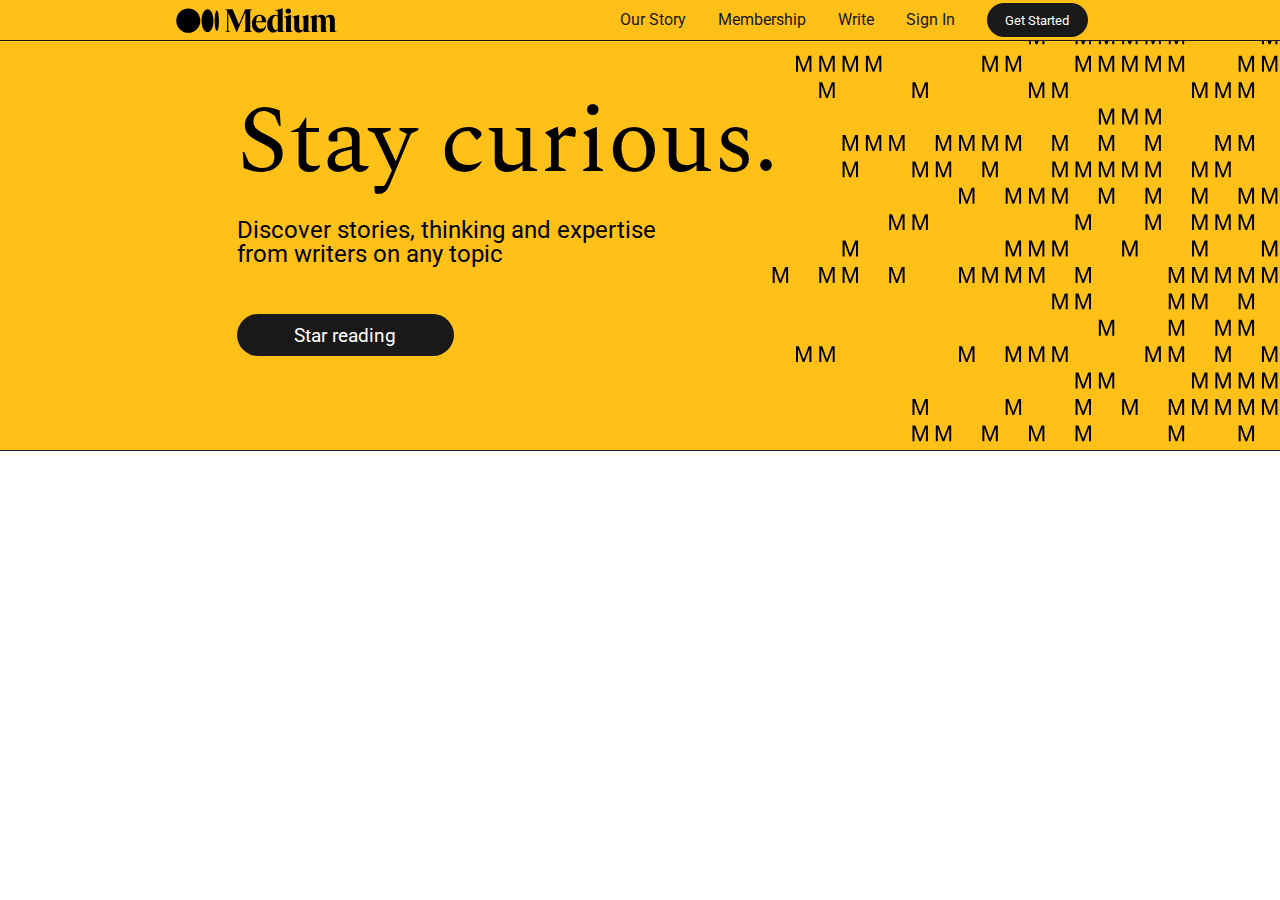
==== commit 924be954: "WeekProjc/commit2" ====
--- a/Progetto Settimanale S5:L5/index.html
+++ b/Progetto Settimanale S5:L5/index.html
@@ -28,42 +28,41 @@
       </div>
       <div id="heroContainer">
         <div id="hero">
-            <div>
-                <h1>Stay curious.</h1>
-                <h3>Discover stories, thinking and expertise from writers on any topic</h3>
-                <button type="button">Star reading</button>
-            </div>
-            <div id="emme">
-        </div>
-      </div>
-    </header>
-    <!-- ARTWORK con "M" ripetute -->
-    <svg
-      xmlns="http://www.w3.org/2000/svg"
-      viewBox="0 0 585 462"
-      width="585"
-      height="462"
-      preserveAspectRatio="xMidYMid meet"
-      style="
-        width: 100%;
-        height: 100%;
-        transform: translate3d(0px, 0px, 0px);
-        content-visibility: visible;
-      "
-    >
-      <defs>
-        <clipPath id="__lottie_element_3372">
-          <rect width="585" height="462" x="0" y="0"></rect>
-        </clipPath>
-      </defs>
-      <g clip-path="url(#__lottie_element_3372)">
-        <g
-          fill="rgb(0,0,0)"
-          font-size="22"
-          font-family="Shne"
-          font-style="normal"
-          font-weight="normal"
-          aria-label=" M M M M M M M M M M M M M M
+          <div>
+            <h1>Stay curious.</h1>
+            <h3>
+              Discover stories, thinking and expertise from writers on any topic
+            </h3>
+            <button type="button">Star reading</button>
+          </div>
+          <div id="emme">
+            <!-- ARTWORK con "M" ripetute -->
+            <svg
+              xmlns="http://www.w3.org/2000/svg"
+              viewBox="0 0 585 462"
+              width="585"
+              height="462"
+              preserveAspectRatio="xMidYMid meet"
+              style="
+                width: 100%;
+                height: 100%;
+                transform: translate3d(0px, 0px, 0px);
+                content-visibility: visible;
+              "
+            >
+              <defs>
+                <clipPath id="__lottie_element_3372">
+                  <rect width="585" height="462" x="0" y="0"></rect>
+                </clipPath>
+              </defs>
+              <g clip-path="url(#__lottie_element_3372)">
+                <g
+                  fill="rgb(0,0,0)"
+                  font-size="22"
+                  font-family="Shne"
+                  font-style="normal"
+                  font-weight="normal"
+                  aria-label=" M M M M M M M M M M M M M M
             M M M M M M M M M M M M M M M M M M M M M
            M M M M M M M M M M M M M M M M M M M M M M M M M
             M M M M M M M M M M M M
@@ -80,9170 +79,9170 @@
             M M M M M M M M M M M M M M M M M
             M M M M M M M M M M M M M M M M
            "
-          transform="matrix(1,0,0,1,291,232)"
-          opacity="1"
-          style="display: block"
-        >
-          <g
-            stroke-linecap="butt"
-            stroke-linejoin="round"
-            stroke-miterlimit="4"
-            transform="matrix(1,0,0,1,-33.238014221191406,-187.70428466796875)"
-            opacity="0"
-            style="display: inherit"
-          >
-            <g transform="scale(0.22,0.22)">
-              <g style="display: none"></g>
-            </g>
-          </g>
-          <g
-            stroke-linecap="butt"
-            stroke-linejoin="round"
-            stroke-miterlimit="4"
-            transform="matrix(1,0,0,1,-28.6619930267334,-187.70428466796875)"
-            opacity="0"
-            style="display: inherit"
-          >
-            <g transform="scale(0.22,0.22)">
-              <g
-                transform="matrix(1,0,0,1,0,0)"
-                opacity="1"
-                style="display: block"
-              >
-                <path
-                  d=" M46.82899856567383,0 C46.82899856567383,0 68.98500061035156,-59.518001556396484 68.98500061035156,-59.518001556396484 C68.98500061035156,-59.518001556396484 68.98500061035156,0 68.98500061035156,0 C68.98500061035156,0 77.947998046875,0 77.947998046875,0 C77.947998046875,0 77.947998046875,-72.30799865722656 77.947998046875,-72.30799865722656 C77.947998046875,-72.30799865722656 65.15799713134766,-72.30799865722656 65.15799713134766,-72.30799865722656 C65.15799713134766,-72.30799865722656 43.10300064086914,-12.890999794006348 43.10300064086914,-12.890999794006348 C43.10300064086914,-12.890999794006348 21.14900016784668,-72.30799865722656 21.14900016784668,-72.30799865722656 C21.14900016784668,-72.30799865722656 7.955999851226807,-72.30799865722656 7.955999851226807,-72.30799865722656 C7.955999851226807,-72.30799865722656 7.955999851226807,0 7.955999851226807,0 C7.955999851226807,0 17.020000457763672,0 17.020000457763672,0 C17.020000457763672,0 17.020000457763672,-59.518001556396484 17.020000457763672,-59.518001556396484 C17.020000457763672,-59.518001556396484 39.07500076293945,0 39.07500076293945,0 C39.07500076293945,0 46.82899856567383,0 46.82899856567383,0z"
-                ></path>
-                <g opacity="1" transform="matrix(1,0,0,1,0,0)"></g>
+                  transform="matrix(1,0,0,1,291,232)"
+                  opacity="1"
+                  style="display: block"
+                >
+                  <g
+                    stroke-linecap="butt"
+                    stroke-linejoin="round"
+                    stroke-miterlimit="4"
+                    transform="matrix(1,0,0,1,-33.238014221191406,-187.70428466796875)"
+                    opacity="0"
+                    style="display: inherit"
+                  >
+                    <g transform="scale(0.22,0.22)">
+                      <g style="display: none"></g>
+                    </g>
+                  </g>
+                  <g
+                    stroke-linecap="butt"
+                    stroke-linejoin="round"
+                    stroke-miterlimit="4"
+                    transform="matrix(1,0,0,1,-28.6619930267334,-187.70428466796875)"
+                    opacity="0"
+                    style="display: inherit"
+                  >
+                    <g transform="scale(0.22,0.22)">
+                      <g
+                        transform="matrix(1,0,0,1,0,0)"
+                        opacity="1"
+                        style="display: block"
+                      >
+                        <path
+                          d=" M46.82899856567383,0 C46.82899856567383,0 68.98500061035156,-59.518001556396484 68.98500061035156,-59.518001556396484 C68.98500061035156,-59.518001556396484 68.98500061035156,0 68.98500061035156,0 C68.98500061035156,0 77.947998046875,0 77.947998046875,0 C77.947998046875,0 77.947998046875,-72.30799865722656 77.947998046875,-72.30799865722656 C77.947998046875,-72.30799865722656 65.15799713134766,-72.30799865722656 65.15799713134766,-72.30799865722656 C65.15799713134766,-72.30799865722656 43.10300064086914,-12.890999794006348 43.10300064086914,-12.890999794006348 C43.10300064086914,-12.890999794006348 21.14900016784668,-72.30799865722656 21.14900016784668,-72.30799865722656 C21.14900016784668,-72.30799865722656 7.955999851226807,-72.30799865722656 7.955999851226807,-72.30799865722656 C7.955999851226807,-72.30799865722656 7.955999851226807,0 7.955999851226807,0 C7.955999851226807,0 17.020000457763672,0 17.020000457763672,0 C17.020000457763672,0 17.020000457763672,-59.518001556396484 17.020000457763672,-59.518001556396484 C17.020000457763672,-59.518001556396484 39.07500076293945,0 39.07500076293945,0 C39.07500076293945,0 46.82899856567383,0 46.82899856567383,0z"
+                        ></path>
+                        <g opacity="1" transform="matrix(1,0,0,1,0,0)"></g>
+                      </g>
+                    </g>
+                  </g>
+                  <g
+                    stroke-linecap="butt"
+                    stroke-linejoin="round"
+                    stroke-miterlimit="4"
+                    transform="matrix(1,0,0,1,-9.940010070800781,-187.70428466796875)"
+                    opacity="0"
+                    style="display: inherit"
+                  >
+                    <g transform="scale(0.22,0.22)">
+                      <g style="display: none"></g>
+                    </g>
+                  </g>
+                  <g
+                    stroke-linecap="butt"
+                    stroke-linejoin="round"
+                    stroke-miterlimit="4"
+                    transform="matrix(1,0,0,1,-5.363988876342773,-187.70428466796875)"
+                    opacity="0"
+                    style="display: inherit"
+                  >
+                    <g transform="scale(0.22,0.22)">
+                      <g
+                        transform="matrix(1,0,0,1,0,0)"
+                        opacity="1"
+                        style="display: block"
+                      >
+                        <path
+                          d=" M46.82899856567383,0 C46.82899856567383,0 68.98500061035156,-59.518001556396484 68.98500061035156,-59.518001556396484 C68.98500061035156,-59.518001556396484 68.98500061035156,0 68.98500061035156,0 C68.98500061035156,0 77.947998046875,0 77.947998046875,0 C77.947998046875,0 77.947998046875,-72.30799865722656 77.947998046875,-72.30799865722656 C77.947998046875,-72.30799865722656 65.15799713134766,-72.30799865722656 65.15799713134766,-72.30799865722656 C65.15799713134766,-72.30799865722656 43.10300064086914,-12.890999794006348 43.10300064086914,-12.890999794006348 C43.10300064086914,-12.890999794006348 21.14900016784668,-72.30799865722656 21.14900016784668,-72.30799865722656 C21.14900016784668,-72.30799865722656 7.955999851226807,-72.30799865722656 7.955999851226807,-72.30799865722656 C7.955999851226807,-72.30799865722656 7.955999851226807,0 7.955999851226807,0 C7.955999851226807,0 17.020000457763672,0 17.020000457763672,0 C17.020000457763672,0 17.020000457763672,-59.518001556396484 17.020000457763672,-59.518001556396484 C17.020000457763672,-59.518001556396484 39.07500076293945,0 39.07500076293945,0 C39.07500076293945,0 46.82899856567383,0 46.82899856567383,0z"
+                        ></path>
+                        <g opacity="1" transform="matrix(1,0,0,1,0,0)"></g>
+                      </g>
+                    </g>
+                  </g>
+                  <g
+                    stroke-linecap="butt"
+                    stroke-linejoin="round"
+                    stroke-miterlimit="4"
+                    transform="matrix(1,0,0,1,13.357994079589844,-187.70428466796875)"
+                    opacity="0"
+                    style="display: inherit"
+                  >
+                    <g transform="scale(0.22,0.22)">
+                      <g style="display: none"></g>
+                    </g>
+                  </g>
+                  <g
+                    stroke-linecap="butt"
+                    stroke-linejoin="round"
+                    stroke-miterlimit="4"
+                    transform="matrix(1,0,0,1,17.93400001525879,-187.70428466796875)"
+                    opacity="0"
+                    style="display: inherit"
+                  >
+                    <g transform="scale(0.22,0.22)">
+                      <g
+                        transform="matrix(1,0,0,1,0,0)"
+                        opacity="1"
+                        style="display: block"
+                      >
+                        <path
+                          d=" M46.82899856567383,0 C46.82899856567383,0 68.98500061035156,-59.518001556396484 68.98500061035156,-59.518001556396484 C68.98500061035156,-59.518001556396484 68.98500061035156,0 68.98500061035156,0 C68.98500061035156,0 77.947998046875,0 77.947998046875,0 C77.947998046875,0 77.947998046875,-72.30799865722656 77.947998046875,-72.30799865722656 C77.947998046875,-72.30799865722656 65.15799713134766,-72.30799865722656 65.15799713134766,-72.30799865722656 C65.15799713134766,-72.30799865722656 43.10300064086914,-12.890999794006348 43.10300064086914,-12.890999794006348 C43.10300064086914,-12.890999794006348 21.14900016784668,-72.30799865722656 21.14900016784668,-72.30799865722656 C21.14900016784668,-72.30799865722656 7.955999851226807,-72.30799865722656 7.955999851226807,-72.30799865722656 C7.955999851226807,-72.30799865722656 7.955999851226807,0 7.955999851226807,0 C7.955999851226807,0 17.020000457763672,0 17.020000457763672,0 C17.020000457763672,0 17.020000457763672,-59.518001556396484 17.020000457763672,-59.518001556396484 C17.020000457763672,-59.518001556396484 39.07500076293945,0 39.07500076293945,0 C39.07500076293945,0 46.82899856567383,0 46.82899856567383,0z"
+                        ></path>
+                        <g opacity="1" transform="matrix(1,0,0,1,0,0)"></g>
+                      </g>
+                    </g>
+                  </g>
+                  <g
+                    stroke-linecap="butt"
+                    stroke-linejoin="round"
+                    stroke-miterlimit="4"
+                    transform="matrix(1,0,0,1,36.65599822998047,-187.70428466796875)"
+                    opacity="0"
+                    style="display: inherit"
+                  >
+                    <g transform="scale(0.22,0.22)">
+                      <g style="display: none"></g>
+                    </g>
+                  </g>
+                  <g
+                    stroke-linecap="butt"
+                    stroke-linejoin="round"
+                    stroke-miterlimit="4"
+                    transform="matrix(1,0,0,1,41.23198699951172,-187.70428466796875)"
+                    opacity="1"
+                    style="display: inherit"
+                  >
+                    <g transform="scale(0.22,0.22)">
+                      <g
+                        transform="matrix(1,0,0,1,0,0)"
+                        opacity="1"
+                        style="display: block"
+                      >
+                        <path
+                          d=" M46.82899856567383,0 C46.82899856567383,0 68.98500061035156,-59.518001556396484 68.98500061035156,-59.518001556396484 C68.98500061035156,-59.518001556396484 68.98500061035156,0 68.98500061035156,0 C68.98500061035156,0 77.947998046875,0 77.947998046875,0 C77.947998046875,0 77.947998046875,-72.30799865722656 77.947998046875,-72.30799865722656 C77.947998046875,-72.30799865722656 65.15799713134766,-72.30799865722656 65.15799713134766,-72.30799865722656 C65.15799713134766,-72.30799865722656 43.10300064086914,-12.890999794006348 43.10300064086914,-12.890999794006348 C43.10300064086914,-12.890999794006348 21.14900016784668,-72.30799865722656 21.14900016784668,-72.30799865722656 C21.14900016784668,-72.30799865722656 7.955999851226807,-72.30799865722656 7.955999851226807,-72.30799865722656 C7.955999851226807,-72.30799865722656 7.955999851226807,0 7.955999851226807,0 C7.955999851226807,0 17.020000457763672,0 17.020000457763672,0 C17.020000457763672,0 17.020000457763672,-59.518001556396484 17.020000457763672,-59.518001556396484 C17.020000457763672,-59.518001556396484 39.07500076293945,0 39.07500076293945,0 C39.07500076293945,0 46.82899856567383,0 46.82899856567383,0z"
+                        ></path>
+                        <g opacity="1" transform="matrix(1,0,0,1,0,0)"></g>
+                      </g>
+                    </g>
+                  </g>
+                  <g
+                    stroke-linecap="butt"
+                    stroke-linejoin="round"
+                    stroke-miterlimit="4"
+                    transform="matrix(1,0,0,1,59.954002380371094,-187.70428466796875)"
+                    opacity="1"
+                    style="display: inherit"
+                  >
+                    <g transform="scale(0.22,0.22)">
+                      <g style="display: none"></g>
+                    </g>
+                  </g>
+                  <g
+                    stroke-linecap="butt"
+                    stroke-linejoin="round"
+                    stroke-miterlimit="4"
+                    transform="matrix(1,0,0,1,64.52999114990234,-187.70428466796875)"
+                    opacity="0"
+                    style="display: inherit"
+                  >
+                    <g transform="scale(0.22,0.22)">
+                      <g
+                        transform="matrix(1,0,0,1,0,0)"
+                        opacity="1"
+                        style="display: block"
+                      >
+                        <path
+                          d=" M46.82899856567383,0 C46.82899856567383,0 68.98500061035156,-59.518001556396484 68.98500061035156,-59.518001556396484 C68.98500061035156,-59.518001556396484 68.98500061035156,0 68.98500061035156,0 C68.98500061035156,0 77.947998046875,0 77.947998046875,0 C77.947998046875,0 77.947998046875,-72.30799865722656 77.947998046875,-72.30799865722656 C77.947998046875,-72.30799865722656 65.15799713134766,-72.30799865722656 65.15799713134766,-72.30799865722656 C65.15799713134766,-72.30799865722656 43.10300064086914,-12.890999794006348 43.10300064086914,-12.890999794006348 C43.10300064086914,-12.890999794006348 21.14900016784668,-72.30799865722656 21.14900016784668,-72.30799865722656 C21.14900016784668,-72.30799865722656 7.955999851226807,-72.30799865722656 7.955999851226807,-72.30799865722656 C7.955999851226807,-72.30799865722656 7.955999851226807,0 7.955999851226807,0 C7.955999851226807,0 17.020000457763672,0 17.020000457763672,0 C17.020000457763672,0 17.020000457763672,-59.518001556396484 17.020000457763672,-59.518001556396484 C17.020000457763672,-59.518001556396484 39.07500076293945,0 39.07500076293945,0 C39.07500076293945,0 46.82899856567383,0 46.82899856567383,0z"
+                        ></path>
+                        <g opacity="1" transform="matrix(1,0,0,1,0,0)"></g>
+                      </g>
+                    </g>
+                  </g>
+                  <g
+                    stroke-linecap="butt"
+                    stroke-linejoin="round"
+                    stroke-miterlimit="4"
+                    transform="matrix(1,0,0,1,83.25200653076172,-187.70428466796875)"
+                    opacity="0"
+                    style="display: inherit"
+                  >
+                    <g transform="scale(0.22,0.22)">
+                      <g style="display: none"></g>
+                    </g>
+                  </g>
+                  <g
+                    stroke-linecap="butt"
+                    stroke-linejoin="round"
+                    stroke-miterlimit="4"
+                    transform="matrix(1,0,0,1,87.82799530029297,-187.70428466796875)"
+                    opacity="1"
+                    style="display: inherit"
+                  >
+                    <g transform="scale(0.22,0.22)">
+                      <g
+                        transform="matrix(1,0,0,1,0,0)"
+                        opacity="1"
+                        style="display: block"
+                      >
+                        <path
+                          d=" M46.82899856567383,0 C46.82899856567383,0 68.98500061035156,-59.518001556396484 68.98500061035156,-59.518001556396484 C68.98500061035156,-59.518001556396484 68.98500061035156,0 68.98500061035156,0 C68.98500061035156,0 77.947998046875,0 77.947998046875,0 C77.947998046875,0 77.947998046875,-72.30799865722656 77.947998046875,-72.30799865722656 C77.947998046875,-72.30799865722656 65.15799713134766,-72.30799865722656 65.15799713134766,-72.30799865722656 C65.15799713134766,-72.30799865722656 43.10300064086914,-12.890999794006348 43.10300064086914,-12.890999794006348 C43.10300064086914,-12.890999794006348 21.14900016784668,-72.30799865722656 21.14900016784668,-72.30799865722656 C21.14900016784668,-72.30799865722656 7.955999851226807,-72.30799865722656 7.955999851226807,-72.30799865722656 C7.955999851226807,-72.30799865722656 7.955999851226807,0 7.955999851226807,0 C7.955999851226807,0 17.020000457763672,0 17.020000457763672,0 C17.020000457763672,0 17.020000457763672,-59.518001556396484 17.020000457763672,-59.518001556396484 C17.020000457763672,-59.518001556396484 39.07500076293945,0 39.07500076293945,0 C39.07500076293945,0 46.82899856567383,0 46.82899856567383,0z"
+                        ></path>
+                        <g opacity="1" transform="matrix(1,0,0,1,0,0)"></g>
+                      </g>
+                    </g>
+                  </g>
+                  <g
+                    stroke-linecap="butt"
+                    stroke-linejoin="round"
+                    stroke-miterlimit="4"
+                    transform="matrix(1,0,0,1,106.54999542236328,-187.70428466796875)"
+                    opacity="1"
+                    style="display: inherit"
+                  >
+                    <g transform="scale(0.22,0.22)">
+                      <g style="display: none"></g>
+                    </g>
+                  </g>
+                  <g
+                    stroke-linecap="butt"
+                    stroke-linejoin="round"
+                    stroke-miterlimit="4"
+                    transform="matrix(1,0,0,1,111.1259994506836,-187.70428466796875)"
+                    opacity="1"
+                    style="display: inherit"
+                  >
+                    <g transform="scale(0.22,0.22)">
+                      <g
+                        transform="matrix(1,0,0,1,0,0)"
+                        opacity="1"
+                        style="display: block"
+                      >
+                        <path
+                          d=" M46.82899856567383,0 C46.82899856567383,0 68.98500061035156,-59.518001556396484 68.98500061035156,-59.518001556396484 C68.98500061035156,-59.518001556396484 68.98500061035156,0 68.98500061035156,0 C68.98500061035156,0 77.947998046875,0 77.947998046875,0 C77.947998046875,0 77.947998046875,-72.30799865722656 77.947998046875,-72.30799865722656 C77.947998046875,-72.30799865722656 65.15799713134766,-72.30799865722656 65.15799713134766,-72.30799865722656 C65.15799713134766,-72.30799865722656 43.10300064086914,-12.890999794006348 43.10300064086914,-12.890999794006348 C43.10300064086914,-12.890999794006348 21.14900016784668,-72.30799865722656 21.14900016784668,-72.30799865722656 C21.14900016784668,-72.30799865722656 7.955999851226807,-72.30799865722656 7.955999851226807,-72.30799865722656 C7.955999851226807,-72.30799865722656 7.955999851226807,0 7.955999851226807,0 C7.955999851226807,0 17.020000457763672,0 17.020000457763672,0 C17.020000457763672,0 17.020000457763672,-59.518001556396484 17.020000457763672,-59.518001556396484 C17.020000457763672,-59.518001556396484 39.07500076293945,0 39.07500076293945,0 C39.07500076293945,0 46.82899856567383,0 46.82899856567383,0z"
+                        ></path>
+                        <g opacity="1" transform="matrix(1,0,0,1,0,0)"></g>
+                      </g>
+                    </g>
+                  </g>
+                  <g
+                    stroke-linecap="butt"
+                    stroke-linejoin="round"
+                    stroke-miterlimit="4"
+                    transform="matrix(1,0,0,1,129.84800720214844,-187.70428466796875)"
+                    opacity="0"
+                    style="display: inherit"
+                  >
+                    <g transform="scale(0.22,0.22)">
+                      <g style="display: none"></g>
+                    </g>
+                  </g>
+                  <g
+                    stroke-linecap="butt"
+                    stroke-linejoin="round"
+                    stroke-miterlimit="4"
+                    transform="matrix(1,0,0,1,134.42401123046875,-187.70428466796875)"
+                    opacity="1"
+                    style="display: inherit"
+                  >
+                    <g transform="scale(0.22,0.22)">
+                      <g
+                        transform="matrix(1,0,0,1,0,0)"
+                        opacity="1"
+                        style="display: block"
+                      >
+                        <path
+                          d=" M46.82899856567383,0 C46.82899856567383,0 68.98500061035156,-59.518001556396484 68.98500061035156,-59.518001556396484 C68.98500061035156,-59.518001556396484 68.98500061035156,0 68.98500061035156,0 C68.98500061035156,0 77.947998046875,0 77.947998046875,0 C77.947998046875,0 77.947998046875,-72.30799865722656 77.947998046875,-72.30799865722656 C77.947998046875,-72.30799865722656 65.15799713134766,-72.30799865722656 65.15799713134766,-72.30799865722656 C65.15799713134766,-72.30799865722656 43.10300064086914,-12.890999794006348 43.10300064086914,-12.890999794006348 C43.10300064086914,-12.890999794006348 21.14900016784668,-72.30799865722656 21.14900016784668,-72.30799865722656 C21.14900016784668,-72.30799865722656 7.955999851226807,-72.30799865722656 7.955999851226807,-72.30799865722656 C7.955999851226807,-72.30799865722656 7.955999851226807,0 7.955999851226807,0 C7.955999851226807,0 17.020000457763672,0 17.020000457763672,0 C17.020000457763672,0 17.020000457763672,-59.518001556396484 17.020000457763672,-59.518001556396484 C17.020000457763672,-59.518001556396484 39.07500076293945,0 39.07500076293945,0 C39.07500076293945,0 46.82899856567383,0 46.82899856567383,0z"
+                        ></path>
+                        <g opacity="1" transform="matrix(1,0,0,1,0,0)"></g>
+                      </g>
+                    </g>
+                  </g>
+                  <g
+                    stroke-linecap="butt"
+                    stroke-linejoin="round"
+                    stroke-miterlimit="4"
+                    transform="matrix(1,0,0,1,153.14599609375,-187.70428466796875)"
+                    opacity="1"
+                    style="display: inherit"
+                  >
+                    <g transform="scale(0.22,0.22)">
+                      <g style="display: none"></g>
+                    </g>
+                  </g>
+                  <g
+                    stroke-linecap="butt"
+                    stroke-linejoin="round"
+                    stroke-miterlimit="4"
+                    transform="matrix(1,0,0,1,157.72198486328125,-187.70428466796875)"
+                    opacity="1"
+                    style="display: inherit"
+                  >
+                    <g transform="scale(0.22,0.22)">
+                      <g
+                        transform="matrix(1,0,0,1,0,0)"
+                        opacity="1"
+                        style="display: block"
+                      >
+                        <path
+                          d=" M46.82899856567383,0 C46.82899856567383,0 68.98500061035156,-59.518001556396484 68.98500061035156,-59.518001556396484 C68.98500061035156,-59.518001556396484 68.98500061035156,0 68.98500061035156,0 C68.98500061035156,0 77.947998046875,0 77.947998046875,0 C77.947998046875,0 77.947998046875,-72.30799865722656 77.947998046875,-72.30799865722656 C77.947998046875,-72.30799865722656 65.15799713134766,-72.30799865722656 65.15799713134766,-72.30799865722656 C65.15799713134766,-72.30799865722656 43.10300064086914,-12.890999794006348 43.10300064086914,-12.890999794006348 C43.10300064086914,-12.890999794006348 21.14900016784668,-72.30799865722656 21.14900016784668,-72.30799865722656 C21.14900016784668,-72.30799865722656 7.955999851226807,-72.30799865722656 7.955999851226807,-72.30799865722656 C7.955999851226807,-72.30799865722656 7.955999851226807,0 7.955999851226807,0 C7.955999851226807,0 17.020000457763672,0 17.020000457763672,0 C17.020000457763672,0 17.020000457763672,-59.518001556396484 17.020000457763672,-59.518001556396484 C17.020000457763672,-59.518001556396484 39.07500076293945,0 39.07500076293945,0 C39.07500076293945,0 46.82899856567383,0 46.82899856567383,0z"
+                        ></path>
+                        <g opacity="1" transform="matrix(1,0,0,1,0,0)"></g>
+                      </g>
+                    </g>
+                  </g>
+                  <g
+                    stroke-linecap="butt"
+                    stroke-linejoin="round"
+                    stroke-miterlimit="4"
+                    transform="matrix(1,0,0,1,176.44398498535156,-187.70428466796875)"
+                    opacity="1"
+                    style="display: inherit"
+                  >
+                    <g transform="scale(0.22,0.22)">
+                      <g style="display: none"></g>
+                    </g>
+                  </g>
+                  <g
+                    stroke-linecap="butt"
+                    stroke-linejoin="round"
+                    stroke-miterlimit="4"
+                    transform="matrix(1,0,0,1,181.01998901367188,-187.70428466796875)"
+                    opacity="1"
+                    style="display: inherit"
+                  >
+                    <g transform="scale(0.22,0.22)">
+                      <g
+                        transform="matrix(1,0,0,1,0,0)"
+                        opacity="1"
+                        style="display: block"
+                      >
+                        <path
+                          d=" M46.82899856567383,0 C46.82899856567383,0 68.98500061035156,-59.518001556396484 68.98500061035156,-59.518001556396484 C68.98500061035156,-59.518001556396484 68.98500061035156,0 68.98500061035156,0 C68.98500061035156,0 77.947998046875,0 77.947998046875,0 C77.947998046875,0 77.947998046875,-72.30799865722656 77.947998046875,-72.30799865722656 C77.947998046875,-72.30799865722656 65.15799713134766,-72.30799865722656 65.15799713134766,-72.30799865722656 C65.15799713134766,-72.30799865722656 43.10300064086914,-12.890999794006348 43.10300064086914,-12.890999794006348 C43.10300064086914,-12.890999794006348 21.14900016784668,-72.30799865722656 21.14900016784668,-72.30799865722656 C21.14900016784668,-72.30799865722656 7.955999851226807,-72.30799865722656 7.955999851226807,-72.30799865722656 C7.955999851226807,-72.30799865722656 7.955999851226807,0 7.955999851226807,0 C7.955999851226807,0 17.020000457763672,0 17.020000457763672,0 C17.020000457763672,0 17.020000457763672,-59.518001556396484 17.020000457763672,-59.518001556396484 C17.020000457763672,-59.518001556396484 39.07500076293945,0 39.07500076293945,0 C39.07500076293945,0 46.82899856567383,0 46.82899856567383,0z"
+                        ></path>
+                        <g opacity="1" transform="matrix(1,0,0,1,0,0)"></g>
+                      </g>
+                    </g>
+                  </g>
+                  <g
+                    stroke-linecap="butt"
+                    stroke-linejoin="round"
+                    stroke-miterlimit="4"
+                    transform="matrix(1,0,0,1,199.7419891357422,-187.70428466796875)"
+                    opacity="0"
+                    style="display: inherit"
+                  >
+                    <g transform="scale(0.22,0.22)">
+                      <g style="display: none"></g>
+                    </g>
+                  </g>
+                  <g
+                    stroke-linecap="butt"
+                    stroke-linejoin="round"
+                    stroke-miterlimit="4"
+                    transform="matrix(1,0,0,1,204.3179931640625,-187.70428466796875)"
+                    opacity="0"
+                    style="display: inherit"
+                  >
+                    <g transform="scale(0.22,0.22)">
+                      <g
+                        transform="matrix(1,0,0,1,0,0)"
+                        opacity="1"
+                        style="display: block"
+                      >
+                        <path
+                          d=" M46.82899856567383,0 C46.82899856567383,0 68.98500061035156,-59.518001556396484 68.98500061035156,-59.518001556396484 C68.98500061035156,-59.518001556396484 68.98500061035156,0 68.98500061035156,0 C68.98500061035156,0 77.947998046875,0 77.947998046875,0 C77.947998046875,0 77.947998046875,-72.30799865722656 77.947998046875,-72.30799865722656 C77.947998046875,-72.30799865722656 65.15799713134766,-72.30799865722656 65.15799713134766,-72.30799865722656 C65.15799713134766,-72.30799865722656 43.10300064086914,-12.890999794006348 43.10300064086914,-12.890999794006348 C43.10300064086914,-12.890999794006348 21.14900016784668,-72.30799865722656 21.14900016784668,-72.30799865722656 C21.14900016784668,-72.30799865722656 7.955999851226807,-72.30799865722656 7.955999851226807,-72.30799865722656 C7.955999851226807,-72.30799865722656 7.955999851226807,0 7.955999851226807,0 C7.955999851226807,0 17.020000457763672,0 17.020000457763672,0 C17.020000457763672,0 17.020000457763672,-59.518001556396484 17.020000457763672,-59.518001556396484 C17.020000457763672,-59.518001556396484 39.07500076293945,0 39.07500076293945,0 C39.07500076293945,0 46.82899856567383,0 46.82899856567383,0z"
+                        ></path>
+                        <g opacity="1" transform="matrix(1,0,0,1,0,0)"></g>
+                      </g>
+                    </g>
+                  </g>
+                  <g
+                    stroke-linecap="butt"
+                    stroke-linejoin="round"
+                    stroke-miterlimit="4"
+                    transform="matrix(1,0,0,1,223.0399932861328,-187.70428466796875)"
+                    opacity="0"
+                    style="display: inherit"
+                  >
+                    <g transform="scale(0.22,0.22)">
+                      <g style="display: none"></g>
+                    </g>
+                  </g>
+                  <g
+                    stroke-linecap="butt"
+                    stroke-linejoin="round"
+                    stroke-miterlimit="4"
+                    transform="matrix(1,0,0,1,227.61599731445312,-187.70428466796875)"
+                    opacity="0"
+                    style="display: inherit"
+                  >
+                    <g transform="scale(0.22,0.22)">
+                      <g
+                        transform="matrix(1,0,0,1,0,0)"
+                        opacity="1"
+                        style="display: block"
+                      >
+                        <path
+                          d=" M46.82899856567383,0 C46.82899856567383,0 68.98500061035156,-59.518001556396484 68.98500061035156,-59.518001556396484 C68.98500061035156,-59.518001556396484 68.98500061035156,0 68.98500061035156,0 C68.98500061035156,0 77.947998046875,0 77.947998046875,0 C77.947998046875,0 77.947998046875,-72.30799865722656 77.947998046875,-72.30799865722656 C77.947998046875,-72.30799865722656 65.15799713134766,-72.30799865722656 65.15799713134766,-72.30799865722656 C65.15799713134766,-72.30799865722656 43.10300064086914,-12.890999794006348 43.10300064086914,-12.890999794006348 C43.10300064086914,-12.890999794006348 21.14900016784668,-72.30799865722656 21.14900016784668,-72.30799865722656 C21.14900016784668,-72.30799865722656 7.955999851226807,-72.30799865722656 7.955999851226807,-72.30799865722656 C7.955999851226807,-72.30799865722656 7.955999851226807,0 7.955999851226807,0 C7.955999851226807,0 17.020000457763672,0 17.020000457763672,0 C17.020000457763672,0 17.020000457763672,-59.518001556396484 17.020000457763672,-59.518001556396484 C17.020000457763672,-59.518001556396484 39.07500076293945,0 39.07500076293945,0 C39.07500076293945,0 46.82899856567383,0 46.82899856567383,0z"
+                        ></path>
+                        <g opacity="1" transform="matrix(1,0,0,1,0,0)"></g>
+                      </g>
+                    </g>
+                  </g>
+                  <g
+                    stroke-linecap="butt"
+                    stroke-linejoin="round"
+                    stroke-miterlimit="4"
+                    transform="matrix(1,0,0,1,246.33799743652344,-187.70428466796875)"
+                    opacity="1"
+                    style="display: inherit"
+                  >
+                    <g transform="scale(0.22,0.22)">
+                      <g style="display: none"></g>
+                    </g>
+                  </g>
+                  <g
+                    stroke-linecap="butt"
+                    stroke-linejoin="round"
+                    stroke-miterlimit="4"
+                    transform="matrix(1,0,0,1,250.9139862060547,-187.70428466796875)"
+                    opacity="0"
+                    style="display: inherit"
+                  >
+                    <g transform="scale(0.22,0.22)">
+                      <g
+                        transform="matrix(1,0,0,1,0,0)"
+                        opacity="1"
+                        style="display: block"
+                      >
+                        <path
+                          d=" M46.82899856567383,0 C46.82899856567383,0 68.98500061035156,-59.518001556396484 68.98500061035156,-59.518001556396484 C68.98500061035156,-59.518001556396484 68.98500061035156,0 68.98500061035156,0 C68.98500061035156,0 77.947998046875,0 77.947998046875,0 C77.947998046875,0 77.947998046875,-72.30799865722656 77.947998046875,-72.30799865722656 C77.947998046875,-72.30799865722656 65.15799713134766,-72.30799865722656 65.15799713134766,-72.30799865722656 C65.15799713134766,-72.30799865722656 43.10300064086914,-12.890999794006348 43.10300064086914,-12.890999794006348 C43.10300064086914,-12.890999794006348 21.14900016784668,-72.30799865722656 21.14900016784668,-72.30799865722656 C21.14900016784668,-72.30799865722656 7.955999851226807,-72.30799865722656 7.955999851226807,-72.30799865722656 C7.955999851226807,-72.30799865722656 7.955999851226807,0 7.955999851226807,0 C7.955999851226807,0 17.020000457763672,0 17.020000457763672,0 C17.020000457763672,0 17.020000457763672,-59.518001556396484 17.020000457763672,-59.518001556396484 C17.020000457763672,-59.518001556396484 39.07500076293945,0 39.07500076293945,0 C39.07500076293945,0 46.82899856567383,0 46.82899856567383,0z"
+                        ></path>
+                        <g opacity="1" transform="matrix(1,0,0,1,0,0)"></g>
+                      </g>
+                    </g>
+                  </g>
+                  <g
+                    stroke-linecap="butt"
+                    stroke-linejoin="round"
+                    stroke-miterlimit="4"
+                    transform="matrix(1,0,0,1,269.6360168457031,-187.70428466796875)"
+                    opacity="0"
+                    style="display: inherit"
+                  >
+                    <g transform="scale(0.22,0.22)">
+                      <g style="display: none"></g>
+                    </g>
+                  </g>
+                  <g
+                    stroke-linecap="butt"
+                    stroke-linejoin="round"
+                    stroke-miterlimit="4"
+                    transform="matrix(1,0,0,1,274.2120056152344,-187.70428466796875)"
+                    opacity="1"
+                    style="display: inherit"
+                  >
+                    <g transform="scale(0.22,0.22)">
+                      <g
+                        transform="matrix(1,0,0,1,0,0)"
+                        opacity="1"
+                        style="display: block"
+                      >
+                        <path
+                          d=" M46.82899856567383,0 C46.82899856567383,0 68.98500061035156,-59.518001556396484 68.98500061035156,-59.518001556396484 C68.98500061035156,-59.518001556396484 68.98500061035156,0 68.98500061035156,0 C68.98500061035156,0 77.947998046875,0 77.947998046875,0 C77.947998046875,0 77.947998046875,-72.30799865722656 77.947998046875,-72.30799865722656 C77.947998046875,-72.30799865722656 65.15799713134766,-72.30799865722656 65.15799713134766,-72.30799865722656 C65.15799713134766,-72.30799865722656 43.10300064086914,-12.890999794006348 43.10300064086914,-12.890999794006348 C43.10300064086914,-12.890999794006348 21.14900016784668,-72.30799865722656 21.14900016784668,-72.30799865722656 C21.14900016784668,-72.30799865722656 7.955999851226807,-72.30799865722656 7.955999851226807,-72.30799865722656 C7.955999851226807,-72.30799865722656 7.955999851226807,0 7.955999851226807,0 C7.955999851226807,0 17.020000457763672,0 17.020000457763672,0 C17.020000457763672,0 17.020000457763672,-59.518001556396484 17.020000457763672,-59.518001556396484 C17.020000457763672,-59.518001556396484 39.07500076293945,0 39.07500076293945,0 C39.07500076293945,0 46.82899856567383,0 46.82899856567383,0z"
+                        ></path>
+                        <g opacity="1" transform="matrix(1,0,0,1,0,0)"></g>
+                      </g>
+                    </g>
+                  </g>
+                  <g
+                    stroke-linecap="butt"
+                    stroke-linejoin="round"
+                    stroke-miterlimit="4"
+                    style="display: inherit"
+                  >
+                    <g transform="scale(0.22,0.22)">
+                      <g style="display: none"></g>
+                    </g>
+                  </g>
+                  <g
+                    stroke-linecap="butt"
+                    stroke-linejoin="round"
+                    stroke-miterlimit="4"
+                    transform="matrix(1,0,0,1,-196.3240203857422,-160.30429077148438)"
+                    opacity="1"
+                    style="display: inherit"
+                  >
+                    <g transform="scale(0.22,0.22)">
+                      <g style="display: none"></g>
+                    </g>
+                  </g>
+                  <g
+                    stroke-linecap="butt"
+                    stroke-linejoin="round"
+                    stroke-miterlimit="4"
+                    transform="matrix(1,0,0,1,-191.7480010986328,-160.30429077148438)"
+                    opacity="1"
+                    style="display: inherit"
+                  >
+                    <g transform="scale(0.22,0.22)">
+                      <g
+                        transform="matrix(1,0,0,1,0,0)"
+                        opacity="1"
+                        style="display: block"
+                      >
+                        <path
+                          d=" M46.82899856567383,0 C46.82899856567383,0 68.98500061035156,-59.518001556396484 68.98500061035156,-59.518001556396484 C68.98500061035156,-59.518001556396484 68.98500061035156,0 68.98500061035156,0 C68.98500061035156,0 77.947998046875,0 77.947998046875,0 C77.947998046875,0 77.947998046875,-72.30799865722656 77.947998046875,-72.30799865722656 C77.947998046875,-72.30799865722656 65.15799713134766,-72.30799865722656 65.15799713134766,-72.30799865722656 C65.15799713134766,-72.30799865722656 43.10300064086914,-12.890999794006348 43.10300064086914,-12.890999794006348 C43.10300064086914,-12.890999794006348 21.14900016784668,-72.30799865722656 21.14900016784668,-72.30799865722656 C21.14900016784668,-72.30799865722656 7.955999851226807,-72.30799865722656 7.955999851226807,-72.30799865722656 C7.955999851226807,-72.30799865722656 7.955999851226807,0 7.955999851226807,0 C7.955999851226807,0 17.020000457763672,0 17.020000457763672,0 C17.020000457763672,0 17.020000457763672,-59.518001556396484 17.020000457763672,-59.518001556396484 C17.020000457763672,-59.518001556396484 39.07500076293945,0 39.07500076293945,0 C39.07500076293945,0 46.82899856567383,0 46.82899856567383,0z"
+                        ></path>
+                        <g opacity="1" transform="matrix(1,0,0,1,0,0)"></g>
+                      </g>
+                    </g>
+                  </g>
+                  <g
+                    stroke-linecap="butt"
+                    stroke-linejoin="round"
+                    stroke-miterlimit="4"
+                    transform="matrix(1,0,0,1,-173.02601623535156,-160.30429077148438)"
+                    opacity="1"
+                    style="display: inherit"
+                  >
+                    <g transform="scale(0.22,0.22)">
+                      <g style="display: none"></g>
+                    </g>
+                  </g>
+                  <g
+                    stroke-linecap="butt"
+                    stroke-linejoin="round"
+                    stroke-miterlimit="4"
+                    transform="matrix(1,0,0,1,-168.4499969482422,-160.30429077148438)"
+                    opacity="1"
+                    style="display: inherit"
+                  >
+                    <g transform="scale(0.22,0.22)">
+                      <g
+                        transform="matrix(1,0,0,1,0,0)"
+                        opacity="1"
+                        style="display: block"
+                      >
+                        <path
+                          d=" M46.82899856567383,0 C46.82899856567383,0 68.98500061035156,-59.518001556396484 68.98500061035156,-59.518001556396484 C68.98500061035156,-59.518001556396484 68.98500061035156,0 68.98500061035156,0 C68.98500061035156,0 77.947998046875,0 77.947998046875,0 C77.947998046875,0 77.947998046875,-72.30799865722656 77.947998046875,-72.30799865722656 C77.947998046875,-72.30799865722656 65.15799713134766,-72.30799865722656 65.15799713134766,-72.30799865722656 C65.15799713134766,-72.30799865722656 43.10300064086914,-12.890999794006348 43.10300064086914,-12.890999794006348 C43.10300064086914,-12.890999794006348 21.14900016784668,-72.30799865722656 21.14900016784668,-72.30799865722656 C21.14900016784668,-72.30799865722656 7.955999851226807,-72.30799865722656 7.955999851226807,-72.30799865722656 C7.955999851226807,-72.30799865722656 7.955999851226807,0 7.955999851226807,0 C7.955999851226807,0 17.020000457763672,0 17.020000457763672,0 C17.020000457763672,0 17.020000457763672,-59.518001556396484 17.020000457763672,-59.518001556396484 C17.020000457763672,-59.518001556396484 39.07500076293945,0 39.07500076293945,0 C39.07500076293945,0 46.82899856567383,0 46.82899856567383,0z"
+                        ></path>
+                        <g opacity="1" transform="matrix(1,0,0,1,0,0)"></g>
+                      </g>
+                    </g>
+                  </g>
+                  <g
+                    stroke-linecap="butt"
+                    stroke-linejoin="round"
+                    stroke-miterlimit="4"
+                    transform="matrix(1,0,0,1,-149.72801208496094,-160.30429077148438)"
+                    opacity="0"
+                    style="display: inherit"
+                  >
+                    <g transform="scale(0.22,0.22)">
+                      <g style="display: none"></g>
+                    </g>
+                  </g>
+                  <g
+                    stroke-linecap="butt"
+                    stroke-linejoin="round"
+                    stroke-miterlimit="4"
+                    transform="matrix(1,0,0,1,-145.15200805664062,-160.30429077148438)"
+                    opacity="1"
+                    style="display: inherit"
+                  >
+                    <g transform="scale(0.22,0.22)">
+                      <g
+                        transform="matrix(1,0,0,1,0,0)"
+                        opacity="1"
+                        style="display: block"
+                      >
+                        <path
+                          d=" M46.82899856567383,0 C46.82899856567383,0 68.98500061035156,-59.518001556396484 68.98500061035156,-59.518001556396484 C68.98500061035156,-59.518001556396484 68.98500061035156,0 68.98500061035156,0 C68.98500061035156,0 77.947998046875,0 77.947998046875,0 C77.947998046875,0 77.947998046875,-72.30799865722656 77.947998046875,-72.30799865722656 C77.947998046875,-72.30799865722656 65.15799713134766,-72.30799865722656 65.15799713134766,-72.30799865722656 C65.15799713134766,-72.30799865722656 43.10300064086914,-12.890999794006348 43.10300064086914,-12.890999794006348 C43.10300064086914,-12.890999794006348 21.14900016784668,-72.30799865722656 21.14900016784668,-72.30799865722656 C21.14900016784668,-72.30799865722656 7.955999851226807,-72.30799865722656 7.955999851226807,-72.30799865722656 C7.955999851226807,-72.30799865722656 7.955999851226807,0 7.955999851226807,0 C7.955999851226807,0 17.020000457763672,0 17.020000457763672,0 C17.020000457763672,0 17.020000457763672,-59.518001556396484 17.020000457763672,-59.518001556396484 C17.020000457763672,-59.518001556396484 39.07500076293945,0 39.07500076293945,0 C39.07500076293945,0 46.82899856567383,0 46.82899856567383,0z"
+                        ></path>
+                        <g opacity="1" transform="matrix(1,0,0,1,0,0)"></g>
+                      </g>
+                    </g>
+                  </g>
+                  <g
+                    stroke-linecap="butt"
+                    stroke-linejoin="round"
+                    stroke-miterlimit="4"
+                    transform="matrix(1,0,0,1,-126.43000793457031,-160.30429077148438)"
+                    opacity="0"
+                    style="display: inherit"
+                  >
+                    <g transform="scale(0.22,0.22)">
+                      <g style="display: none"></g>
+                    </g>
+                  </g>
+                  <g
+                    stroke-linecap="butt"
+                    stroke-linejoin="round"
+                    stroke-miterlimit="4"
+                    transform="matrix(1,0,0,1,-121.85401916503906,-160.30429077148438)"
+                    opacity="1"
+                    style="display: inherit"
+                  >
+                    <g transform="scale(0.22,0.22)">
+                      <g
+                        transform="matrix(1,0,0,1,0,0)"
+                        opacity="1"
+                        style="display: block"
+                      >
+                        <path
+                          d=" M46.82899856567383,0 C46.82899856567383,0 68.98500061035156,-59.518001556396484 68.98500061035156,-59.518001556396484 C68.98500061035156,-59.518001556396484 68.98500061035156,0 68.98500061035156,0 C68.98500061035156,0 77.947998046875,0 77.947998046875,0 C77.947998046875,0 77.947998046875,-72.30799865722656 77.947998046875,-72.30799865722656 C77.947998046875,-72.30799865722656 65.15799713134766,-72.30799865722656 65.15799713134766,-72.30799865722656 C65.15799713134766,-72.30799865722656 43.10300064086914,-12.890999794006348 43.10300064086914,-12.890999794006348 C43.10300064086914,-12.890999794006348 21.14900016784668,-72.30799865722656 21.14900016784668,-72.30799865722656 C21.14900016784668,-72.30799865722656 7.955999851226807,-72.30799865722656 7.955999851226807,-72.30799865722656 C7.955999851226807,-72.30799865722656 7.955999851226807,0 7.955999851226807,0 C7.955999851226807,0 17.020000457763672,0 17.020000457763672,0 C17.020000457763672,0 17.020000457763672,-59.518001556396484 17.020000457763672,-59.518001556396484 C17.020000457763672,-59.518001556396484 39.07500076293945,0 39.07500076293945,0 C39.07500076293945,0 46.82899856567383,0 46.82899856567383,0z"
+                        ></path>
+                        <g opacity="1" transform="matrix(1,0,0,1,0,0)"></g>
+                      </g>
+                    </g>
+                  </g>
+                  <g
+                    stroke-linecap="butt"
+                    stroke-linejoin="round"
+                    stroke-miterlimit="4"
+                    transform="matrix(1,0,0,1,-103.13199615478516,-160.30429077148438)"
+                    opacity="0"
+                    style="display: inherit"
+                  >
+                    <g transform="scale(0.22,0.22)">
+                      <g style="display: none"></g>
+                    </g>
+                  </g>
+                  <g
+                    stroke-linecap="butt"
+                    stroke-linejoin="round"
+                    stroke-miterlimit="4"
+                    transform="matrix(1,0,0,1,-98.5560073852539,-160.30429077148438)"
+                    opacity="0"
+                    style="display: inherit"
+                  >
+                    <g transform="scale(0.22,0.22)">
+                      <g
+                        transform="matrix(1,0,0,1,0,0)"
+                        opacity="1"
+                        style="display: block"
+                      >
+                        <path
+                          d=" M46.82899856567383,0 C46.82899856567383,0 68.98500061035156,-59.518001556396484 68.98500061035156,-59.518001556396484 C68.98500061035156,-59.518001556396484 68.98500061035156,0 68.98500061035156,0 C68.98500061035156,0 77.947998046875,0 77.947998046875,0 C77.947998046875,0 77.947998046875,-72.30799865722656 77.947998046875,-72.30799865722656 C77.947998046875,-72.30799865722656 65.15799713134766,-72.30799865722656 65.15799713134766,-72.30799865722656 C65.15799713134766,-72.30799865722656 43.10300064086914,-12.890999794006348 43.10300064086914,-12.890999794006348 C43.10300064086914,-12.890999794006348 21.14900016784668,-72.30799865722656 21.14900016784668,-72.30799865722656 C21.14900016784668,-72.30799865722656 7.955999851226807,-72.30799865722656 7.955999851226807,-72.30799865722656 C7.955999851226807,-72.30799865722656 7.955999851226807,0 7.955999851226807,0 C7.955999851226807,0 17.020000457763672,0 17.020000457763672,0 C17.020000457763672,0 17.020000457763672,-59.518001556396484 17.020000457763672,-59.518001556396484 C17.020000457763672,-59.518001556396484 39.07500076293945,0 39.07500076293945,0 C39.07500076293945,0 46.82899856567383,0 46.82899856567383,0z"
+                        ></path>
+                        <g opacity="1" transform="matrix(1,0,0,1,0,0)"></g>
+                      </g>
+                    </g>
+                  </g>
+                  <g
+                    stroke-linecap="butt"
+                    stroke-linejoin="round"
+                    stroke-miterlimit="4"
+                    transform="matrix(1,0,0,1,-79.83399200439453,-160.30429077148438)"
+                    opacity="0"
+                    style="display: inherit"
+                  >
+                    <g transform="scale(0.22,0.22)">
+                      <g style="display: none"></g>
+                    </g>
+                  </g>
+                  <g
+                    stroke-linecap="butt"
+                    stroke-linejoin="round"
+                    stroke-miterlimit="4"
+                    transform="matrix(1,0,0,1,-75.25800323486328,-160.30429077148438)"
+                    opacity="0"
+                    style="display: inherit"
+                  >
+                    <g transform="scale(0.22,0.22)">
+                      <g
+                        transform="matrix(1,0,0,1,0,0)"
+                        opacity="1"
+                        style="display: block"
+                      >
+                        <path
+                          d=" M46.82899856567383,0 C46.82899856567383,0 68.98500061035156,-59.518001556396484 68.98500061035156,-59.518001556396484 C68.98500061035156,-59.518001556396484 68.98500061035156,0 68.98500061035156,0 C68.98500061035156,0 77.947998046875,0 77.947998046875,0 C77.947998046875,0 77.947998046875,-72.30799865722656 77.947998046875,-72.30799865722656 C77.947998046875,-72.30799865722656 65.15799713134766,-72.30799865722656 65.15799713134766,-72.30799865722656 C65.15799713134766,-72.30799865722656 43.10300064086914,-12.890999794006348 43.10300064086914,-12.890999794006348 C43.10300064086914,-12.890999794006348 21.14900016784668,-72.30799865722656 21.14900016784668,-72.30799865722656 C21.14900016784668,-72.30799865722656 7.955999851226807,-72.30799865722656 7.955999851226807,-72.30799865722656 C7.955999851226807,-72.30799865722656 7.955999851226807,0 7.955999851226807,0 C7.955999851226807,0 17.020000457763672,0 17.020000457763672,0 C17.020000457763672,0 17.020000457763672,-59.518001556396484 17.020000457763672,-59.518001556396484 C17.020000457763672,-59.518001556396484 39.07500076293945,0 39.07500076293945,0 C39.07500076293945,0 46.82899856567383,0 46.82899856567383,0z"
+                        ></path>
+                        <g opacity="1" transform="matrix(1,0,0,1,0,0)"></g>
+                      </g>
+                    </g>
+                  </g>
+                  <g
+                    stroke-linecap="butt"
+                    stroke-linejoin="round"
+                    stroke-miterlimit="4"
+                    transform="matrix(1,0,0,1,-56.536006927490234,-160.30429077148438)"
+                    opacity="1"
+                    style="display: inherit"
+                  >
+                    <g transform="scale(0.22,0.22)">
+                      <g style="display: none"></g>
+                    </g>
+                  </g>
+                  <g
+                    stroke-linecap="butt"
+                    stroke-linejoin="round"
+                    stroke-miterlimit="4"
+                    transform="matrix(1,0,0,1,-51.959999084472656,-160.30429077148438)"
+                    opacity="0"
+                    style="display: inherit"
+                  >
+                    <g transform="scale(0.22,0.22)">
+                      <g
+                        transform="matrix(1,0,0,1,0,0)"
+                        opacity="1"
+                        style="display: block"
+                      >
+                        <path
+                          d=" M46.82899856567383,0 C46.82899856567383,0 68.98500061035156,-59.518001556396484 68.98500061035156,-59.518001556396484 C68.98500061035156,-59.518001556396484 68.98500061035156,0 68.98500061035156,0 C68.98500061035156,0 77.947998046875,0 77.947998046875,0 C77.947998046875,0 77.947998046875,-72.30799865722656 77.947998046875,-72.30799865722656 C77.947998046875,-72.30799865722656 65.15799713134766,-72.30799865722656 65.15799713134766,-72.30799865722656 C65.15799713134766,-72.30799865722656 43.10300064086914,-12.890999794006348 43.10300064086914,-12.890999794006348 C43.10300064086914,-12.890999794006348 21.14900016784668,-72.30799865722656 21.14900016784668,-72.30799865722656 C21.14900016784668,-72.30799865722656 7.955999851226807,-72.30799865722656 7.955999851226807,-72.30799865722656 C7.955999851226807,-72.30799865722656 7.955999851226807,0 7.955999851226807,0 C7.955999851226807,0 17.020000457763672,0 17.020000457763672,0 C17.020000457763672,0 17.020000457763672,-59.518001556396484 17.020000457763672,-59.518001556396484 C17.020000457763672,-59.518001556396484 39.07500076293945,0 39.07500076293945,0 C39.07500076293945,0 46.82899856567383,0 46.82899856567383,0z"
+                        ></path>
+                        <g opacity="1" transform="matrix(1,0,0,1,0,0)"></g>
+                      </g>
+                    </g>
+                  </g>
+                  <g
+                    stroke-linecap="butt"
+                    stroke-linejoin="round"
+                    stroke-miterlimit="4"
+                    transform="matrix(1,0,0,1,-33.23800277709961,-160.30429077148438)"
+                    opacity="1"
+                    style="display: inherit"
+                  >
+                    <g transform="scale(0.22,0.22)">
+                      <g style="display: none"></g>
+                    </g>
+                  </g>
+                  <g
+                    stroke-linecap="butt"
+                    stroke-linejoin="round"
+                    stroke-miterlimit="4"
+                    transform="matrix(1,0,0,1,-28.661996841430664,-160.30429077148438)"
+                    opacity="0"
+                    style="display: inherit"
+                  >
+                    <g transform="scale(0.22,0.22)">
+                      <g
+                        transform="matrix(1,0,0,1,0,0)"
+                        opacity="1"
+                        style="display: block"
+                      >
+                        <path
+                          d=" M46.82899856567383,0 C46.82899856567383,0 68.98500061035156,-59.518001556396484 68.98500061035156,-59.518001556396484 C68.98500061035156,-59.518001556396484 68.98500061035156,0 68.98500061035156,0 C68.98500061035156,0 77.947998046875,0 77.947998046875,0 C77.947998046875,0 77.947998046875,-72.30799865722656 77.947998046875,-72.30799865722656 C77.947998046875,-72.30799865722656 65.15799713134766,-72.30799865722656 65.15799713134766,-72.30799865722656 C65.15799713134766,-72.30799865722656 43.10300064086914,-12.890999794006348 43.10300064086914,-12.890999794006348 C43.10300064086914,-12.890999794006348 21.14900016784668,-72.30799865722656 21.14900016784668,-72.30799865722656 C21.14900016784668,-72.30799865722656 7.955999851226807,-72.30799865722656 7.955999851226807,-72.30799865722656 C7.955999851226807,-72.30799865722656 7.955999851226807,0 7.955999851226807,0 C7.955999851226807,0 17.020000457763672,0 17.020000457763672,0 C17.020000457763672,0 17.020000457763672,-59.518001556396484 17.020000457763672,-59.518001556396484 C17.020000457763672,-59.518001556396484 39.07500076293945,0 39.07500076293945,0 C39.07500076293945,0 46.82899856567383,0 46.82899856567383,0z"
+                        ></path>
+                        <g opacity="1" transform="matrix(1,0,0,1,0,0)"></g>
+                      </g>
+                    </g>
+                  </g>
+                  <g
+                    stroke-linecap="butt"
+                    stroke-linejoin="round"
+                    stroke-miterlimit="4"
+                    transform="matrix(1,0,0,1,-9.939996719360352,-160.30429077148438)"
+                    opacity="0"
+                    style="display: inherit"
+                  >
+                    <g transform="scale(0.22,0.22)">
+                      <g style="display: none"></g>
+                    </g>
+                  </g>
+                  <g
+                    stroke-linecap="butt"
+                    stroke-linejoin="round"
+                    stroke-miterlimit="4"
+                    transform="matrix(1,0,0,1,-5.364006042480469,-160.30429077148438)"
+                    opacity="1"
+                    style="display: inherit"
+                  >
+                    <g transform="scale(0.22,0.22)">
+                      <g
+                        transform="matrix(1,0,0,1,0,0)"
+                        opacity="1"
+                        style="display: block"
+                      >
+                        <path
+                          d=" M46.82899856567383,0 C46.82899856567383,0 68.98500061035156,-59.518001556396484 68.98500061035156,-59.518001556396484 C68.98500061035156,-59.518001556396484 68.98500061035156,0 68.98500061035156,0 C68.98500061035156,0 77.947998046875,0 77.947998046875,0 C77.947998046875,0 77.947998046875,-72.30799865722656 77.947998046875,-72.30799865722656 C77.947998046875,-72.30799865722656 65.15799713134766,-72.30799865722656 65.15799713134766,-72.30799865722656 C65.15799713134766,-72.30799865722656 43.10300064086914,-12.890999794006348 43.10300064086914,-12.890999794006348 C43.10300064086914,-12.890999794006348 21.14900016784668,-72.30799865722656 21.14900016784668,-72.30799865722656 C21.14900016784668,-72.30799865722656 7.955999851226807,-72.30799865722656 7.955999851226807,-72.30799865722656 C7.955999851226807,-72.30799865722656 7.955999851226807,0 7.955999851226807,0 C7.955999851226807,0 17.020000457763672,0 17.020000457763672,0 C17.020000457763672,0 17.020000457763672,-59.518001556396484 17.020000457763672,-59.518001556396484 C17.020000457763672,-59.518001556396484 39.07500076293945,0 39.07500076293945,0 C39.07500076293945,0 46.82899856567383,0 46.82899856567383,0z"
+                        ></path>
+                        <g opacity="1" transform="matrix(1,0,0,1,0,0)"></g>
+                      </g>
+                    </g>
+                  </g>
+                  <g
+                    stroke-linecap="butt"
+                    stroke-linejoin="round"
+                    stroke-miterlimit="4"
+                    transform="matrix(1,0,0,1,13.357992172241211,-160.30429077148438)"
+                    opacity="0"
+                    style="display: inherit"
+                  >
+                    <g transform="scale(0.22,0.22)">
+                      <g style="display: none"></g>
+                    </g>
+                  </g>
+                  <g
+                    stroke-linecap="butt"
+                    stroke-linejoin="round"
+                    stroke-miterlimit="4"
+                    transform="matrix(1,0,0,1,17.933998107910156,-160.30429077148438)"
+                    opacity="1"
+                    style="display: inherit"
+                  >
+                    <g transform="scale(0.22,0.22)">
+                      <g
+                        transform="matrix(1,0,0,1,0,0)"
+                        opacity="1"
+                        style="display: block"
+                      >
+                        <path
+                          d=" M46.82899856567383,0 C46.82899856567383,0 68.98500061035156,-59.518001556396484 68.98500061035156,-59.518001556396484 C68.98500061035156,-59.518001556396484 68.98500061035156,0 68.98500061035156,0 C68.98500061035156,0 77.947998046875,0 77.947998046875,0 C77.947998046875,0 77.947998046875,-72.30799865722656 77.947998046875,-72.30799865722656 C77.947998046875,-72.30799865722656 65.15799713134766,-72.30799865722656 65.15799713134766,-72.30799865722656 C65.15799713134766,-72.30799865722656 43.10300064086914,-12.890999794006348 43.10300064086914,-12.890999794006348 C43.10300064086914,-12.890999794006348 21.14900016784668,-72.30799865722656 21.14900016784668,-72.30799865722656 C21.14900016784668,-72.30799865722656 7.955999851226807,-72.30799865722656 7.955999851226807,-72.30799865722656 C7.955999851226807,-72.30799865722656 7.955999851226807,0 7.955999851226807,0 C7.955999851226807,0 17.020000457763672,0 17.020000457763672,0 C17.020000457763672,0 17.020000457763672,-59.518001556396484 17.020000457763672,-59.518001556396484 C17.020000457763672,-59.518001556396484 39.07500076293945,0 39.07500076293945,0 C39.07500076293945,0 46.82899856567383,0 46.82899856567383,0z"
+                        ></path>
+                        <g opacity="1" transform="matrix(1,0,0,1,0,0)"></g>
+                      </g>
+                    </g>
+                  </g>
+                  <g
+                    stroke-linecap="butt"
+                    stroke-linejoin="round"
+                    stroke-miterlimit="4"
+                    transform="matrix(1,0,0,1,36.6559944152832,-160.30429077148438)"
+                    opacity="1"
+                    style="display: inherit"
+                  >
+                    <g transform="scale(0.22,0.22)">
+                      <g style="display: none"></g>
+                    </g>
+                  </g>
+                  <g
+                    stroke-linecap="butt"
+                    stroke-linejoin="round"
+                    stroke-miterlimit="4"
+                    transform="matrix(1,0,0,1,41.23200225830078,-160.30429077148438)"
+                    opacity="0"
+                    style="display: inherit"
+                  >
+                    <g transform="scale(0.22,0.22)">
+                      <g
+                        transform="matrix(1,0,0,1,0,0)"
+                        opacity="1"
+                        style="display: block"
+                      >
+                        <path
+                          d=" M46.82899856567383,0 C46.82899856567383,0 68.98500061035156,-59.518001556396484 68.98500061035156,-59.518001556396484 C68.98500061035156,-59.518001556396484 68.98500061035156,0 68.98500061035156,0 C68.98500061035156,0 77.947998046875,0 77.947998046875,0 C77.947998046875,0 77.947998046875,-72.30799865722656 77.947998046875,-72.30799865722656 C77.947998046875,-72.30799865722656 65.15799713134766,-72.30799865722656 65.15799713134766,-72.30799865722656 C65.15799713134766,-72.30799865722656 43.10300064086914,-12.890999794006348 43.10300064086914,-12.890999794006348 C43.10300064086914,-12.890999794006348 21.14900016784668,-72.30799865722656 21.14900016784668,-72.30799865722656 C21.14900016784668,-72.30799865722656 7.955999851226807,-72.30799865722656 7.955999851226807,-72.30799865722656 C7.955999851226807,-72.30799865722656 7.955999851226807,0 7.955999851226807,0 C7.955999851226807,0 17.020000457763672,0 17.020000457763672,0 C17.020000457763672,0 17.020000457763672,-59.518001556396484 17.020000457763672,-59.518001556396484 C17.020000457763672,-59.518001556396484 39.07500076293945,0 39.07500076293945,0 C39.07500076293945,0 46.82899856567383,0 46.82899856567383,0z"
+                        ></path>
+                        <g opacity="1" transform="matrix(1,0,0,1,0,0)"></g>
+                      </g>
+                    </g>
+                  </g>
+                  <g
+                    stroke-linecap="butt"
+                    stroke-linejoin="round"
+                    stroke-miterlimit="4"
+                    transform="matrix(1,0,0,1,59.95399856567383,-160.30429077148438)"
+                    opacity="1"
+                    style="display: inherit"
+                  >
+                    <g transform="scale(0.22,0.22)">
+                      <g style="display: none"></g>
+                    </g>
+                  </g>
+                  <g
+                    stroke-linecap="butt"
+                    stroke-linejoin="round"
+                    stroke-miterlimit="4"
+                    transform="matrix(1,0,0,1,64.5300064086914,-160.30429077148438)"
+                    opacity="0"
+                    style="display: inherit"
+                  >
+                    <g transform="scale(0.22,0.22)">
+                      <g
+                        transform="matrix(1,0,0,1,0,0)"
+                        opacity="1"
+                        style="display: block"
+                      >
+                        <path
+                          d=" M46.82899856567383,0 C46.82899856567383,0 68.98500061035156,-59.518001556396484 68.98500061035156,-59.518001556396484 C68.98500061035156,-59.518001556396484 68.98500061035156,0 68.98500061035156,0 C68.98500061035156,0 77.947998046875,0 77.947998046875,0 C77.947998046875,0 77.947998046875,-72.30799865722656 77.947998046875,-72.30799865722656 C77.947998046875,-72.30799865722656 65.15799713134766,-72.30799865722656 65.15799713134766,-72.30799865722656 C65.15799713134766,-72.30799865722656 43.10300064086914,-12.890999794006348 43.10300064086914,-12.890999794006348 C43.10300064086914,-12.890999794006348 21.14900016784668,-72.30799865722656 21.14900016784668,-72.30799865722656 C21.14900016784668,-72.30799865722656 7.955999851226807,-72.30799865722656 7.955999851226807,-72.30799865722656 C7.955999851226807,-72.30799865722656 7.955999851226807,0 7.955999851226807,0 C7.955999851226807,0 17.020000457763672,0 17.020000457763672,0 C17.020000457763672,0 17.020000457763672,-59.518001556396484 17.020000457763672,-59.518001556396484 C17.020000457763672,-59.518001556396484 39.07500076293945,0 39.07500076293945,0 C39.07500076293945,0 46.82899856567383,0 46.82899856567383,0z"
+                        ></path>
+                        <g opacity="1" transform="matrix(1,0,0,1,0,0)"></g>
+                      </g>
+                    </g>
+                  </g>
+                  <g
+                    stroke-linecap="butt"
+                    stroke-linejoin="round"
+                    stroke-miterlimit="4"
+                    transform="matrix(1,0,0,1,83.25200653076172,-160.30429077148438)"
+                    opacity="0"
+                    style="display: inherit"
+                  >
+                    <g transform="scale(0.22,0.22)">
+                      <g style="display: none"></g>
+                    </g>
+                  </g>
+                  <g
+                    stroke-linecap="butt"
+                    stroke-linejoin="round"
+                    stroke-miterlimit="4"
+                    transform="matrix(1,0,0,1,87.82799530029297,-160.30429077148438)"
+                    opacity="1"
+                    style="display: inherit"
+                  >
+                    <g transform="scale(0.22,0.22)">
+                      <g
+                        transform="matrix(1,0,0,1,0,0)"
+                        opacity="1"
+                        style="display: block"
+                      >
+                        <path
+                          d=" M46.82899856567383,0 C46.82899856567383,0 68.98500061035156,-59.518001556396484 68.98500061035156,-59.518001556396484 C68.98500061035156,-59.518001556396484 68.98500061035156,0 68.98500061035156,0 C68.98500061035156,0 77.947998046875,0 77.947998046875,0 C77.947998046875,0 77.947998046875,-72.30799865722656 77.947998046875,-72.30799865722656 C77.947998046875,-72.30799865722656 65.15799713134766,-72.30799865722656 65.15799713134766,-72.30799865722656 C65.15799713134766,-72.30799865722656 43.10300064086914,-12.890999794006348 43.10300064086914,-12.890999794006348 C43.10300064086914,-12.890999794006348 21.14900016784668,-72.30799865722656 21.14900016784668,-72.30799865722656 C21.14900016784668,-72.30799865722656 7.955999851226807,-72.30799865722656 7.955999851226807,-72.30799865722656 C7.955999851226807,-72.30799865722656 7.955999851226807,0 7.955999851226807,0 C7.955999851226807,0 17.020000457763672,0 17.020000457763672,0 C17.020000457763672,0 17.020000457763672,-59.518001556396484 17.020000457763672,-59.518001556396484 C17.020000457763672,-59.518001556396484 39.07500076293945,0 39.07500076293945,0 C39.07500076293945,0 46.82899856567383,0 46.82899856567383,0z"
+                        ></path>
+                        <g opacity="1" transform="matrix(1,0,0,1,0,0)"></g>
+                      </g>
+                    </g>
+                  </g>
+                  <g
+                    stroke-linecap="butt"
+                    stroke-linejoin="round"
+                    stroke-miterlimit="4"
+                    transform="matrix(1,0,0,1,106.55001068115234,-160.30429077148438)"
+                    opacity="1"
+                    style="display: inherit"
+                  >
+                    <g transform="scale(0.22,0.22)">
+                      <g style="display: none"></g>
+                    </g>
+                  </g>
+                  <g
+                    stroke-linecap="butt"
+                    stroke-linejoin="round"
+                    stroke-miterlimit="4"
+                    transform="matrix(1,0,0,1,111.1259994506836,-160.30429077148438)"
+                    opacity="1"
+                    style="display: inherit"
+                  >
+                    <g transform="scale(0.22,0.22)">
+                      <g
+                        transform="matrix(1,0,0,1,0,0)"
+                        opacity="1"
+                        style="display: block"
+                      >
+                        <path
+                          d=" M46.82899856567383,0 C46.82899856567383,0 68.98500061035156,-59.518001556396484 68.98500061035156,-59.518001556396484 C68.98500061035156,-59.518001556396484 68.98500061035156,0 68.98500061035156,0 C68.98500061035156,0 77.947998046875,0 77.947998046875,0 C77.947998046875,0 77.947998046875,-72.30799865722656 77.947998046875,-72.30799865722656 C77.947998046875,-72.30799865722656 65.15799713134766,-72.30799865722656 65.15799713134766,-72.30799865722656 C65.15799713134766,-72.30799865722656 43.10300064086914,-12.890999794006348 43.10300064086914,-12.890999794006348 C43.10300064086914,-12.890999794006348 21.14900016784668,-72.30799865722656 21.14900016784668,-72.30799865722656 C21.14900016784668,-72.30799865722656 7.955999851226807,-72.30799865722656 7.955999851226807,-72.30799865722656 C7.955999851226807,-72.30799865722656 7.955999851226807,0 7.955999851226807,0 C7.955999851226807,0 17.020000457763672,0 17.020000457763672,0 C17.020000457763672,0 17.020000457763672,-59.518001556396484 17.020000457763672,-59.518001556396484 C17.020000457763672,-59.518001556396484 39.07500076293945,0 39.07500076293945,0 C39.07500076293945,0 46.82899856567383,0 46.82899856567383,0z"
+                        ></path>
+                        <g opacity="1" transform="matrix(1,0,0,1,0,0)"></g>
+                      </g>
+                    </g>
+                  </g>
+                  <g
+                    stroke-linecap="butt"
+                    stroke-linejoin="round"
+                    stroke-miterlimit="4"
+                    transform="matrix(1,0,0,1,129.8480224609375,-160.30429077148438)"
+                    opacity="0"
+                    style="display: inherit"
+                  >
+                    <g transform="scale(0.22,0.22)">
+                      <g style="display: none"></g>
+                    </g>
+                  </g>
+                  <g
+                    stroke-linecap="butt"
+                    stroke-linejoin="round"
+                    stroke-miterlimit="4"
+                    transform="matrix(1,0,0,1,134.42401123046875,-160.30429077148438)"
+                    opacity="1"
+                    style="display: inherit"
+                  >
+                    <g transform="scale(0.22,0.22)">
+                      <g
+                        transform="matrix(1,0,0,1,0,0)"
+                        opacity="1"
+                        style="display: block"
+                      >
+                        <path
+                          d=" M46.82899856567383,0 C46.82899856567383,0 68.98500061035156,-59.518001556396484 68.98500061035156,-59.518001556396484 C68.98500061035156,-59.518001556396484 68.98500061035156,0 68.98500061035156,0 C68.98500061035156,0 77.947998046875,0 77.947998046875,0 C77.947998046875,0 77.947998046875,-72.30799865722656 77.947998046875,-72.30799865722656 C77.947998046875,-72.30799865722656 65.15799713134766,-72.30799865722656 65.15799713134766,-72.30799865722656 C65.15799713134766,-72.30799865722656 43.10300064086914,-12.890999794006348 43.10300064086914,-12.890999794006348 C43.10300064086914,-12.890999794006348 21.14900016784668,-72.30799865722656 21.14900016784668,-72.30799865722656 C21.14900016784668,-72.30799865722656 7.955999851226807,-72.30799865722656 7.955999851226807,-72.30799865722656 C7.955999851226807,-72.30799865722656 7.955999851226807,0 7.955999851226807,0 C7.955999851226807,0 17.020000457763672,0 17.020000457763672,0 C17.020000457763672,0 17.020000457763672,-59.518001556396484 17.020000457763672,-59.518001556396484 C17.020000457763672,-59.518001556396484 39.07500076293945,0 39.07500076293945,0 C39.07500076293945,0 46.82899856567383,0 46.82899856567383,0z"
+                        ></path>
+                        <g opacity="1" transform="matrix(1,0,0,1,0,0)"></g>
+                      </g>
+                    </g>
+                  </g>
+                  <g
+                    stroke-linecap="butt"
+                    stroke-linejoin="round"
+                    stroke-miterlimit="4"
+                    transform="matrix(1,0,0,1,153.14598083496094,-160.30429077148438)"
+                    opacity="1"
+                    style="display: inherit"
+                  >
+                    <g transform="scale(0.22,0.22)">
+                      <g style="display: none"></g>
+                    </g>
+                  </g>
+                  <g
+                    stroke-linecap="butt"
+                    stroke-linejoin="round"
+                    stroke-miterlimit="4"
+                    transform="matrix(1,0,0,1,157.7220001220703,-160.30429077148438)"
+                    opacity="1"
+                    style="display: inherit"
+                  >
+                    <g transform="scale(0.22,0.22)">
+                      <g
+                        transform="matrix(1,0,0,1,0,0)"
+                        opacity="1"
+                        style="display: block"
+                      >
+                        <path
+                          d=" M46.82899856567383,0 C46.82899856567383,0 68.98500061035156,-59.518001556396484 68.98500061035156,-59.518001556396484 C68.98500061035156,-59.518001556396484 68.98500061035156,0 68.98500061035156,0 C68.98500061035156,0 77.947998046875,0 77.947998046875,0 C77.947998046875,0 77.947998046875,-72.30799865722656 77.947998046875,-72.30799865722656 C77.947998046875,-72.30799865722656 65.15799713134766,-72.30799865722656 65.15799713134766,-72.30799865722656 C65.15799713134766,-72.30799865722656 43.10300064086914,-12.890999794006348 43.10300064086914,-12.890999794006348 C43.10300064086914,-12.890999794006348 21.14900016784668,-72.30799865722656 21.14900016784668,-72.30799865722656 C21.14900016784668,-72.30799865722656 7.955999851226807,-72.30799865722656 7.955999851226807,-72.30799865722656 C7.955999851226807,-72.30799865722656 7.955999851226807,0 7.955999851226807,0 C7.955999851226807,0 17.020000457763672,0 17.020000457763672,0 C17.020000457763672,0 17.020000457763672,-59.518001556396484 17.020000457763672,-59.518001556396484 C17.020000457763672,-59.518001556396484 39.07500076293945,0 39.07500076293945,0 C39.07500076293945,0 46.82899856567383,0 46.82899856567383,0z"
+                        ></path>
+                        <g opacity="1" transform="matrix(1,0,0,1,0,0)"></g>
+                      </g>
+                    </g>
+                  </g>
+                  <g
+                    stroke-linecap="butt"
+                    stroke-linejoin="round"
+                    stroke-miterlimit="4"
+                    transform="matrix(1,0,0,1,176.44398498535156,-160.30429077148438)"
+                    opacity="0"
+                    style="display: inherit"
+                  >
+                    <g transform="scale(0.22,0.22)">
+                      <g style="display: none"></g>
+                    </g>
+                  </g>
+                  <g
+                    stroke-linecap="butt"
+                    stroke-linejoin="round"
+                    stroke-miterlimit="4"
+                    transform="matrix(1,0,0,1,181.02000427246094,-160.30429077148438)"
+                    opacity="1"
+                    style="display: inherit"
+                  >
+                    <g transform="scale(0.22,0.22)">
+                      <g
+                        transform="matrix(1,0,0,1,0,0)"
+                        opacity="1"
+                        style="display: block"
+                      >
+                        <path
+                          d=" M46.82899856567383,0 C46.82899856567383,0 68.98500061035156,-59.518001556396484 68.98500061035156,-59.518001556396484 C68.98500061035156,-59.518001556396484 68.98500061035156,0 68.98500061035156,0 C68.98500061035156,0 77.947998046875,0 77.947998046875,0 C77.947998046875,0 77.947998046875,-72.30799865722656 77.947998046875,-72.30799865722656 C77.947998046875,-72.30799865722656 65.15799713134766,-72.30799865722656 65.15799713134766,-72.30799865722656 C65.15799713134766,-72.30799865722656 43.10300064086914,-12.890999794006348 43.10300064086914,-12.890999794006348 C43.10300064086914,-12.890999794006348 21.14900016784668,-72.30799865722656 21.14900016784668,-72.30799865722656 C21.14900016784668,-72.30799865722656 7.955999851226807,-72.30799865722656 7.955999851226807,-72.30799865722656 C7.955999851226807,-72.30799865722656 7.955999851226807,0 7.955999851226807,0 C7.955999851226807,0 17.020000457763672,0 17.020000457763672,0 C17.020000457763672,0 17.020000457763672,-59.518001556396484 17.020000457763672,-59.518001556396484 C17.020000457763672,-59.518001556396484 39.07500076293945,0 39.07500076293945,0 C39.07500076293945,0 46.82899856567383,0 46.82899856567383,0z"
+                        ></path>
+                        <g opacity="1" transform="matrix(1,0,0,1,0,0)"></g>
+                      </g>
+                    </g>
+                  </g>
+                  <g
+                    stroke-linecap="butt"
+                    stroke-linejoin="round"
+                    stroke-miterlimit="4"
+                    transform="matrix(1,0,0,1,199.7419891357422,-160.30429077148438)"
+                    opacity="1"
+                    style="display: inherit"
+                  >
+                    <g transform="scale(0.22,0.22)">
+                      <g style="display: none"></g>
+                    </g>
+                  </g>
+                  <g
+                    stroke-linecap="butt"
+                    stroke-linejoin="round"
+                    stroke-miterlimit="4"
+                    transform="matrix(1,0,0,1,204.31797790527344,-160.30429077148438)"
+                    opacity="0"
+                    style="display: inherit"
+                  >
+                    <g transform="scale(0.22,0.22)">
+                      <g
+                        transform="matrix(1,0,0,1,0,0)"
+                        opacity="1"
+                        style="display: block"
+                      >
+                        <path
+                          d=" M46.82899856567383,0 C46.82899856567383,0 68.98500061035156,-59.518001556396484 68.98500061035156,-59.518001556396484 C68.98500061035156,-59.518001556396484 68.98500061035156,0 68.98500061035156,0 C68.98500061035156,0 77.947998046875,0 77.947998046875,0 C77.947998046875,0 77.947998046875,-72.30799865722656 77.947998046875,-72.30799865722656 C77.947998046875,-72.30799865722656 65.15799713134766,-72.30799865722656 65.15799713134766,-72.30799865722656 C65.15799713134766,-72.30799865722656 43.10300064086914,-12.890999794006348 43.10300064086914,-12.890999794006348 C43.10300064086914,-12.890999794006348 21.14900016784668,-72.30799865722656 21.14900016784668,-72.30799865722656 C21.14900016784668,-72.30799865722656 7.955999851226807,-72.30799865722656 7.955999851226807,-72.30799865722656 C7.955999851226807,-72.30799865722656 7.955999851226807,0 7.955999851226807,0 C7.955999851226807,0 17.020000457763672,0 17.020000457763672,0 C17.020000457763672,0 17.020000457763672,-59.518001556396484 17.020000457763672,-59.518001556396484 C17.020000457763672,-59.518001556396484 39.07500076293945,0 39.07500076293945,0 C39.07500076293945,0 46.82899856567383,0 46.82899856567383,0z"
+                        ></path>
+                        <g opacity="1" transform="matrix(1,0,0,1,0,0)"></g>
+                      </g>
+                    </g>
+                  </g>
+                  <g
+                    stroke-linecap="butt"
+                    stroke-linejoin="round"
+                    stroke-miterlimit="4"
+                    transform="matrix(1,0,0,1,223.0399932861328,-160.30429077148438)"
+                    opacity="1"
+                    style="display: inherit"
+                  >
+                    <g transform="scale(0.22,0.22)">
+                      <g style="display: none"></g>
+                    </g>
+                  </g>
+                  <g
+                    stroke-linecap="butt"
+                    stroke-linejoin="round"
+                    stroke-miterlimit="4"
+                    transform="matrix(1,0,0,1,227.61598205566406,-160.30429077148438)"
+                    opacity="0"
+                    style="display: inherit"
+                  >
+                    <g transform="scale(0.22,0.22)">
+                      <g
+                        transform="matrix(1,0,0,1,0,0)"
+                        opacity="1"
+                        style="display: block"
+                      >
+                        <path
+                          d=" M46.82899856567383,0 C46.82899856567383,0 68.98500061035156,-59.518001556396484 68.98500061035156,-59.518001556396484 C68.98500061035156,-59.518001556396484 68.98500061035156,0 68.98500061035156,0 C68.98500061035156,0 77.947998046875,0 77.947998046875,0 C77.947998046875,0 77.947998046875,-72.30799865722656 77.947998046875,-72.30799865722656 C77.947998046875,-72.30799865722656 65.15799713134766,-72.30799865722656 65.15799713134766,-72.30799865722656 C65.15799713134766,-72.30799865722656 43.10300064086914,-12.890999794006348 43.10300064086914,-12.890999794006348 C43.10300064086914,-12.890999794006348 21.14900016784668,-72.30799865722656 21.14900016784668,-72.30799865722656 C21.14900016784668,-72.30799865722656 7.955999851226807,-72.30799865722656 7.955999851226807,-72.30799865722656 C7.955999851226807,-72.30799865722656 7.955999851226807,0 7.955999851226807,0 C7.955999851226807,0 17.020000457763672,0 17.020000457763672,0 C17.020000457763672,0 17.020000457763672,-59.518001556396484 17.020000457763672,-59.518001556396484 C17.020000457763672,-59.518001556396484 39.07500076293945,0 39.07500076293945,0 C39.07500076293945,0 46.82899856567383,0 46.82899856567383,0z"
+                        ></path>
+                        <g opacity="1" transform="matrix(1,0,0,1,0,0)"></g>
+                      </g>
+                    </g>
+                  </g>
+                  <g
+                    stroke-linecap="butt"
+                    stroke-linejoin="round"
+                    stroke-miterlimit="4"
+                    transform="matrix(1,0,0,1,246.33799743652344,-160.30429077148438)"
+                    opacity="0"
+                    style="display: inherit"
+                  >
+                    <g transform="scale(0.22,0.22)">
+                      <g style="display: none"></g>
+                    </g>
+                  </g>
+                  <g
+                    stroke-linecap="butt"
+                    stroke-linejoin="round"
+                    stroke-miterlimit="4"
+                    transform="matrix(1,0,0,1,250.9139862060547,-160.30429077148438)"
+                    opacity="1"
+                    style="display: inherit"
+                  >
+                    <g transform="scale(0.22,0.22)">
+                      <g
+                        transform="matrix(1,0,0,1,0,0)"
+                        opacity="1"
+                        style="display: block"
+                      >
+                        <path
+                          d=" M46.82899856567383,0 C46.82899856567383,0 68.98500061035156,-59.518001556396484 68.98500061035156,-59.518001556396484 C68.98500061035156,-59.518001556396484 68.98500061035156,0 68.98500061035156,0 C68.98500061035156,0 77.947998046875,0 77.947998046875,0 C77.947998046875,0 77.947998046875,-72.30799865722656 77.947998046875,-72.30799865722656 C77.947998046875,-72.30799865722656 65.15799713134766,-72.30799865722656 65.15799713134766,-72.30799865722656 C65.15799713134766,-72.30799865722656 43.10300064086914,-12.890999794006348 43.10300064086914,-12.890999794006348 C43.10300064086914,-12.890999794006348 21.14900016784668,-72.30799865722656 21.14900016784668,-72.30799865722656 C21.14900016784668,-72.30799865722656 7.955999851226807,-72.30799865722656 7.955999851226807,-72.30799865722656 C7.955999851226807,-72.30799865722656 7.955999851226807,0 7.955999851226807,0 C7.955999851226807,0 17.020000457763672,0 17.020000457763672,0 C17.020000457763672,0 17.020000457763672,-59.518001556396484 17.020000457763672,-59.518001556396484 C17.020000457763672,-59.518001556396484 39.07500076293945,0 39.07500076293945,0 C39.07500076293945,0 46.82899856567383,0 46.82899856567383,0z"
+                        ></path>
+                        <g opacity="1" transform="matrix(1,0,0,1,0,0)"></g>
+                      </g>
+                    </g>
+                  </g>
+                  <g
+                    stroke-linecap="butt"
+                    stroke-linejoin="round"
+                    stroke-miterlimit="4"
+                    transform="matrix(1,0,0,1,269.6360168457031,-160.30429077148438)"
+                    opacity="0"
+                    style="display: inherit"
+                  >
+                    <g transform="scale(0.22,0.22)">
+                      <g style="display: none"></g>
+                    </g>
+                  </g>
+                  <g
+                    stroke-linecap="butt"
+                    stroke-linejoin="round"
+                    stroke-miterlimit="4"
+                    transform="matrix(1,0,0,1,274.2120056152344,-160.30429077148438)"
+                    opacity="1"
+                    style="display: inherit"
+                  >
+                    <g transform="scale(0.22,0.22)">
+                      <g
+                        transform="matrix(1,0,0,1,0,0)"
+                        opacity="1"
+                        style="display: block"
+                      >
+                        <path
+                          d=" M46.82899856567383,0 C46.82899856567383,0 68.98500061035156,-59.518001556396484 68.98500061035156,-59.518001556396484 C68.98500061035156,-59.518001556396484 68.98500061035156,0 68.98500061035156,0 C68.98500061035156,0 77.947998046875,0 77.947998046875,0 C77.947998046875,0 77.947998046875,-72.30799865722656 77.947998046875,-72.30799865722656 C77.947998046875,-72.30799865722656 65.15799713134766,-72.30799865722656 65.15799713134766,-72.30799865722656 C65.15799713134766,-72.30799865722656 43.10300064086914,-12.890999794006348 43.10300064086914,-12.890999794006348 C43.10300064086914,-12.890999794006348 21.14900016784668,-72.30799865722656 21.14900016784668,-72.30799865722656 C21.14900016784668,-72.30799865722656 7.955999851226807,-72.30799865722656 7.955999851226807,-72.30799865722656 C7.955999851226807,-72.30799865722656 7.955999851226807,0 7.955999851226807,0 C7.955999851226807,0 17.020000457763672,0 17.020000457763672,0 C17.020000457763672,0 17.020000457763672,-59.518001556396484 17.020000457763672,-59.518001556396484 C17.020000457763672,-59.518001556396484 39.07500076293945,0 39.07500076293945,0 C39.07500076293945,0 46.82899856567383,0 46.82899856567383,0z"
+                        ></path>
+                        <g opacity="1" transform="matrix(1,0,0,1,0,0)"></g>
+                      </g>
+                    </g>
+                  </g>
+                  <g
+                    stroke-linecap="butt"
+                    stroke-linejoin="round"
+                    stroke-miterlimit="4"
+                    style="display: inherit"
+                  >
+                    <g transform="scale(0.22,0.22)">
+                      <g style="display: none"></g>
+                    </g>
+                  </g>
+                  <g
+                    stroke-linecap="butt"
+                    stroke-linejoin="round"
+                    stroke-miterlimit="4"
+                    transform="matrix(1,0,0,1,-284.94000244140625,-133.904296875)"
+                    opacity="0"
+                    style="display: inherit"
+                  >
+                    <g transform="scale(0.22,0.22)">
+                      <g
+                        transform="matrix(1,0,0,1,0,0)"
+                        opacity="1"
+                        style="display: block"
+                      >
+                        <path
+                          d=" M46.82899856567383,0 C46.82899856567383,0 68.98500061035156,-59.518001556396484 68.98500061035156,-59.518001556396484 C68.98500061035156,-59.518001556396484 68.98500061035156,0 68.98500061035156,0 C68.98500061035156,0 77.947998046875,0 77.947998046875,0 C77.947998046875,0 77.947998046875,-72.30799865722656 77.947998046875,-72.30799865722656 C77.947998046875,-72.30799865722656 65.15799713134766,-72.30799865722656 65.15799713134766,-72.30799865722656 C65.15799713134766,-72.30799865722656 43.10300064086914,-12.890999794006348 43.10300064086914,-12.890999794006348 C43.10300064086914,-12.890999794006348 21.14900016784668,-72.30799865722656 21.14900016784668,-72.30799865722656 C21.14900016784668,-72.30799865722656 7.955999851226807,-72.30799865722656 7.955999851226807,-72.30799865722656 C7.955999851226807,-72.30799865722656 7.955999851226807,0 7.955999851226807,0 C7.955999851226807,0 17.020000457763672,0 17.020000457763672,0 C17.020000457763672,0 17.020000457763672,-59.518001556396484 17.020000457763672,-59.518001556396484 C17.020000457763672,-59.518001556396484 39.07500076293945,0 39.07500076293945,0 C39.07500076293945,0 46.82899856567383,0 46.82899856567383,0z"
+                        ></path>
+                        <g opacity="1" transform="matrix(1,0,0,1,0,0)"></g>
+                      </g>
+                    </g>
+                  </g>
+                  <g
+                    stroke-linecap="butt"
+                    stroke-linejoin="round"
+                    stroke-miterlimit="4"
+                    transform="matrix(1,0,0,1,-266.2179870605469,-133.904296875)"
+                    opacity="1"
+                    style="display: inherit"
+                  >
+                    <g transform="scale(0.22,0.22)">
+                      <g style="display: none"></g>
+                    </g>
+                  </g>
+                  <g
+                    stroke-linecap="butt"
+                    stroke-linejoin="round"
+                    stroke-miterlimit="4"
+                    transform="matrix(1,0,0,1,-261.6419982910156,-133.904296875)"
+                    opacity="0"
+                    style="display: inherit"
+                  >
+                    <g transform="scale(0.22,0.22)">
+                      <g
+                        transform="matrix(1,0,0,1,0,0)"
+                        opacity="1"
+                        style="display: block"
+                      >
+                        <path
+                          d=" M46.82899856567383,0 C46.82899856567383,0 68.98500061035156,-59.518001556396484 68.98500061035156,-59.518001556396484 C68.98500061035156,-59.518001556396484 68.98500061035156,0 68.98500061035156,0 C68.98500061035156,0 77.947998046875,0 77.947998046875,0 C77.947998046875,0 77.947998046875,-72.30799865722656 77.947998046875,-72.30799865722656 C77.947998046875,-72.30799865722656 65.15799713134766,-72.30799865722656 65.15799713134766,-72.30799865722656 C65.15799713134766,-72.30799865722656 43.10300064086914,-12.890999794006348 43.10300064086914,-12.890999794006348 C43.10300064086914,-12.890999794006348 21.14900016784668,-72.30799865722656 21.14900016784668,-72.30799865722656 C21.14900016784668,-72.30799865722656 7.955999851226807,-72.30799865722656 7.955999851226807,-72.30799865722656 C7.955999851226807,-72.30799865722656 7.955999851226807,0 7.955999851226807,0 C7.955999851226807,0 17.020000457763672,0 17.020000457763672,0 C17.020000457763672,0 17.020000457763672,-59.518001556396484 17.020000457763672,-59.518001556396484 C17.020000457763672,-59.518001556396484 39.07500076293945,0 39.07500076293945,0 C39.07500076293945,0 46.82899856567383,0 46.82899856567383,0z"
+                        ></path>
+                        <g opacity="1" transform="matrix(1,0,0,1,0,0)"></g>
+                      </g>
+                    </g>
+                  </g>
+                  <g
+                    stroke-linecap="butt"
+                    stroke-linejoin="round"
+                    stroke-miterlimit="4"
+                    transform="matrix(1,0,0,1,-242.9199981689453,-133.904296875)"
+                    opacity="0"
+                    style="display: inherit"
+                  >
+                    <g transform="scale(0.22,0.22)">
+                      <g style="display: none"></g>
+                    </g>
+                  </g>
+                  <g
+                    stroke-linecap="butt"
+                    stroke-linejoin="round"
+                    stroke-miterlimit="4"
+                    transform="matrix(1,0,0,1,-238.34400939941406,-133.904296875)"
+                    opacity="0"
+                    style="display: inherit"
+                  >
+                    <g transform="scale(0.22,0.22)">
+                      <g
+                        transform="matrix(1,0,0,1,0,0)"
+                        opacity="1"
+                        style="display: block"
+                      >
+                        <path
+                          d=" M46.82899856567383,0 C46.82899856567383,0 68.98500061035156,-59.518001556396484 68.98500061035156,-59.518001556396484 C68.98500061035156,-59.518001556396484 68.98500061035156,0 68.98500061035156,0 C68.98500061035156,0 77.947998046875,0 77.947998046875,0 C77.947998046875,0 77.947998046875,-72.30799865722656 77.947998046875,-72.30799865722656 C77.947998046875,-72.30799865722656 65.15799713134766,-72.30799865722656 65.15799713134766,-72.30799865722656 C65.15799713134766,-72.30799865722656 43.10300064086914,-12.890999794006348 43.10300064086914,-12.890999794006348 C43.10300064086914,-12.890999794006348 21.14900016784668,-72.30799865722656 21.14900016784668,-72.30799865722656 C21.14900016784668,-72.30799865722656 7.955999851226807,-72.30799865722656 7.955999851226807,-72.30799865722656 C7.955999851226807,-72.30799865722656 7.955999851226807,0 7.955999851226807,0 C7.955999851226807,0 17.020000457763672,0 17.020000457763672,0 C17.020000457763672,0 17.020000457763672,-59.518001556396484 17.020000457763672,-59.518001556396484 C17.020000457763672,-59.518001556396484 39.07500076293945,0 39.07500076293945,0 C39.07500076293945,0 46.82899856567383,0 46.82899856567383,0z"
+                        ></path>
+                        <g opacity="1" transform="matrix(1,0,0,1,0,0)"></g>
+                      </g>
+                    </g>
+                  </g>
+                  <g
+                    stroke-linecap="butt"
+                    stroke-linejoin="round"
+                    stroke-miterlimit="4"
+                    transform="matrix(1,0,0,1,-219.6219940185547,-133.904296875)"
+                    opacity="1"
+                    style="display: inherit"
+                  >
+                    <g transform="scale(0.22,0.22)">
+                      <g style="display: none"></g>
+                    </g>
+                  </g>
+                  <g
+                    stroke-linecap="butt"
+                    stroke-linejoin="round"
+                    stroke-miterlimit="4"
+                    transform="matrix(1,0,0,1,-215.04600524902344,-133.904296875)"
+                    opacity="0"
+                    style="display: inherit"
+                  >
+                    <g transform="scale(0.22,0.22)">
+                      <g
+                        transform="matrix(1,0,0,1,0,0)"
+                        opacity="1"
+                        style="display: block"
+                      >
+                        <path
+                          d=" M46.82899856567383,0 C46.82899856567383,0 68.98500061035156,-59.518001556396484 68.98500061035156,-59.518001556396484 C68.98500061035156,-59.518001556396484 68.98500061035156,0 68.98500061035156,0 C68.98500061035156,0 77.947998046875,0 77.947998046875,0 C77.947998046875,0 77.947998046875,-72.30799865722656 77.947998046875,-72.30799865722656 C77.947998046875,-72.30799865722656 65.15799713134766,-72.30799865722656 65.15799713134766,-72.30799865722656 C65.15799713134766,-72.30799865722656 43.10300064086914,-12.890999794006348 43.10300064086914,-12.890999794006348 C43.10300064086914,-12.890999794006348 21.14900016784668,-72.30799865722656 21.14900016784668,-72.30799865722656 C21.14900016784668,-72.30799865722656 7.955999851226807,-72.30799865722656 7.955999851226807,-72.30799865722656 C7.955999851226807,-72.30799865722656 7.955999851226807,0 7.955999851226807,0 C7.955999851226807,0 17.020000457763672,0 17.020000457763672,0 C17.020000457763672,0 17.020000457763672,-59.518001556396484 17.020000457763672,-59.518001556396484 C17.020000457763672,-59.518001556396484 39.07500076293945,0 39.07500076293945,0 C39.07500076293945,0 46.82899856567383,0 46.82899856567383,0z"
+                        ></path>
+                        <g opacity="1" transform="matrix(1,0,0,1,0,0)"></g>
+                      </g>
+                    </g>
+                  </g>
+                  <g
+                    stroke-linecap="butt"
+                    stroke-linejoin="round"
+                    stroke-miterlimit="4"
+                    transform="matrix(1,0,0,1,-196.32400512695312,-133.904296875)"
+                    opacity="1"
+                    style="display: inherit"
+                  >
+                    <g transform="scale(0.22,0.22)">
+                      <g style="display: none"></g>
+                    </g>
+                  </g>
+                  <g
+                    stroke-linecap="butt"
+                    stroke-linejoin="round"
+                    stroke-miterlimit="4"
+                    transform="matrix(1,0,0,1,-191.7480010986328,-133.904296875)"
+                    opacity="0"
+                    style="display: inherit"
+                  >
+                    <g transform="scale(0.22,0.22)">
+                      <g
+                        transform="matrix(1,0,0,1,0,0)"
+                        opacity="1"
+                        style="display: block"
+                      >
+                        <path
+                          d=" M46.82899856567383,0 C46.82899856567383,0 68.98500061035156,-59.518001556396484 68.98500061035156,-59.518001556396484 C68.98500061035156,-59.518001556396484 68.98500061035156,0 68.98500061035156,0 C68.98500061035156,0 77.947998046875,0 77.947998046875,0 C77.947998046875,0 77.947998046875,-72.30799865722656 77.947998046875,-72.30799865722656 C77.947998046875,-72.30799865722656 65.15799713134766,-72.30799865722656 65.15799713134766,-72.30799865722656 C65.15799713134766,-72.30799865722656 43.10300064086914,-12.890999794006348 43.10300064086914,-12.890999794006348 C43.10300064086914,-12.890999794006348 21.14900016784668,-72.30799865722656 21.14900016784668,-72.30799865722656 C21.14900016784668,-72.30799865722656 7.955999851226807,-72.30799865722656 7.955999851226807,-72.30799865722656 C7.955999851226807,-72.30799865722656 7.955999851226807,0 7.955999851226807,0 C7.955999851226807,0 17.020000457763672,0 17.020000457763672,0 C17.020000457763672,0 17.020000457763672,-59.518001556396484 17.020000457763672,-59.518001556396484 C17.020000457763672,-59.518001556396484 39.07500076293945,0 39.07500076293945,0 C39.07500076293945,0 46.82899856567383,0 46.82899856567383,0z"
+                        ></path>
+                        <g opacity="1" transform="matrix(1,0,0,1,0,0)"></g>
+                      </g>
+                    </g>
+                  </g>
+                  <g
+                    stroke-linecap="butt"
+                    stroke-linejoin="round"
+                    stroke-miterlimit="4"
+                    transform="matrix(1,0,0,1,-173.0260009765625,-133.904296875)"
+                    opacity="1"
+                    style="display: inherit"
+                  >
+                    <g transform="scale(0.22,0.22)">
+                      <g style="display: none"></g>
+                    </g>
+                  </g>
+                  <g
+                    stroke-linecap="butt"
+                    stroke-linejoin="round"
+                    stroke-miterlimit="4"
+                    transform="matrix(1,0,0,1,-168.4499969482422,-133.904296875)"
+                    opacity="1"
+                    style="display: inherit"
+                  >
+                    <g transform="scale(0.22,0.22)">
+                      <g
+                        transform="matrix(1,0,0,1,0,0)"
+                        opacity="1"
+                        style="display: block"
+                      >
+                        <path
+                          d=" M46.82899856567383,0 C46.82899856567383,0 68.98500061035156,-59.518001556396484 68.98500061035156,-59.518001556396484 C68.98500061035156,-59.518001556396484 68.98500061035156,0 68.98500061035156,0 C68.98500061035156,0 77.947998046875,0 77.947998046875,0 C77.947998046875,0 77.947998046875,-72.30799865722656 77.947998046875,-72.30799865722656 C77.947998046875,-72.30799865722656 65.15799713134766,-72.30799865722656 65.15799713134766,-72.30799865722656 C65.15799713134766,-72.30799865722656 43.10300064086914,-12.890999794006348 43.10300064086914,-12.890999794006348 C43.10300064086914,-12.890999794006348 21.14900016784668,-72.30799865722656 21.14900016784668,-72.30799865722656 C21.14900016784668,-72.30799865722656 7.955999851226807,-72.30799865722656 7.955999851226807,-72.30799865722656 C7.955999851226807,-72.30799865722656 7.955999851226807,0 7.955999851226807,0 C7.955999851226807,0 17.020000457763672,0 17.020000457763672,0 C17.020000457763672,0 17.020000457763672,-59.518001556396484 17.020000457763672,-59.518001556396484 C17.020000457763672,-59.518001556396484 39.07500076293945,0 39.07500076293945,0 C39.07500076293945,0 46.82899856567383,0 46.82899856567383,0z"
+                        ></path>
+                        <g opacity="1" transform="matrix(1,0,0,1,0,0)"></g>
+                      </g>
+                    </g>
+                  </g>
+                  <g
+                    stroke-linecap="butt"
+                    stroke-linejoin="round"
+                    stroke-miterlimit="4"
+                    transform="matrix(1,0,0,1,-149.72799682617188,-133.904296875)"
+                    opacity="0"
+                    style="display: inherit"
+                  >
+                    <g transform="scale(0.22,0.22)">
+                      <g style="display: none"></g>
+                    </g>
+                  </g>
+                  <g
+                    stroke-linecap="butt"
+                    stroke-linejoin="round"
+                    stroke-miterlimit="4"
+                    transform="matrix(1,0,0,1,-145.15200805664062,-133.904296875)"
+                    opacity="0"
+                    style="display: inherit"
+                  >
+                    <g transform="scale(0.22,0.22)">
+                      <g
+                        transform="matrix(1,0,0,1,0,0)"
+                        opacity="1"
+                        style="display: block"
+                      >
+                        <path
+                          d=" M46.82899856567383,0 C46.82899856567383,0 68.98500061035156,-59.518001556396484 68.98500061035156,-59.518001556396484 C68.98500061035156,-59.518001556396484 68.98500061035156,0 68.98500061035156,0 C68.98500061035156,0 77.947998046875,0 77.947998046875,0 C77.947998046875,0 77.947998046875,-72.30799865722656 77.947998046875,-72.30799865722656 C77.947998046875,-72.30799865722656 65.15799713134766,-72.30799865722656 65.15799713134766,-72.30799865722656 C65.15799713134766,-72.30799865722656 43.10300064086914,-12.890999794006348 43.10300064086914,-12.890999794006348 C43.10300064086914,-12.890999794006348 21.14900016784668,-72.30799865722656 21.14900016784668,-72.30799865722656 C21.14900016784668,-72.30799865722656 7.955999851226807,-72.30799865722656 7.955999851226807,-72.30799865722656 C7.955999851226807,-72.30799865722656 7.955999851226807,0 7.955999851226807,0 C7.955999851226807,0 17.020000457763672,0 17.020000457763672,0 C17.020000457763672,0 17.020000457763672,-59.518001556396484 17.020000457763672,-59.518001556396484 C17.020000457763672,-59.518001556396484 39.07500076293945,0 39.07500076293945,0 C39.07500076293945,0 46.82899856567383,0 46.82899856567383,0z"
+                        ></path>
+                        <g opacity="1" transform="matrix(1,0,0,1,0,0)"></g>
+                      </g>
+                    </g>
+                  </g>
+                  <g
+                    stroke-linecap="butt"
+                    stroke-linejoin="round"
+                    stroke-miterlimit="4"
+                    transform="matrix(1,0,0,1,-126.43000793457031,-133.904296875)"
+                    opacity="0"
+                    style="display: inherit"
+                  >
+                    <g transform="scale(0.22,0.22)">
+                      <g style="display: none"></g>
+                    </g>
+                  </g>
+                  <g
+                    stroke-linecap="butt"
+                    stroke-linejoin="round"
+                    stroke-miterlimit="4"
+                    transform="matrix(1,0,0,1,-121.85400390625,-133.904296875)"
+                    opacity="0"
+                    style="display: inherit"
+                  >
+                    <g transform="scale(0.22,0.22)">
+                      <g
+                        transform="matrix(1,0,0,1,0,0)"
+                        opacity="1"
+                        style="display: block"
+                      >
+                        <path
+                          d=" M46.82899856567383,0 C46.82899856567383,0 68.98500061035156,-59.518001556396484 68.98500061035156,-59.518001556396484 C68.98500061035156,-59.518001556396484 68.98500061035156,0 68.98500061035156,0 C68.98500061035156,0 77.947998046875,0 77.947998046875,0 C77.947998046875,0 77.947998046875,-72.30799865722656 77.947998046875,-72.30799865722656 C77.947998046875,-72.30799865722656 65.15799713134766,-72.30799865722656 65.15799713134766,-72.30799865722656 C65.15799713134766,-72.30799865722656 43.10300064086914,-12.890999794006348 43.10300064086914,-12.890999794006348 C43.10300064086914,-12.890999794006348 21.14900016784668,-72.30799865722656 21.14900016784668,-72.30799865722656 C21.14900016784668,-72.30799865722656 7.955999851226807,-72.30799865722656 7.955999851226807,-72.30799865722656 C7.955999851226807,-72.30799865722656 7.955999851226807,0 7.955999851226807,0 C7.955999851226807,0 17.020000457763672,0 17.020000457763672,0 C17.020000457763672,0 17.020000457763672,-59.518001556396484 17.020000457763672,-59.518001556396484 C17.020000457763672,-59.518001556396484 39.07500076293945,0 39.07500076293945,0 C39.07500076293945,0 46.82899856567383,0 46.82899856567383,0z"
+                        ></path>
+                        <g opacity="1" transform="matrix(1,0,0,1,0,0)"></g>
+                      </g>
+                    </g>
+                  </g>
+                  <g
+                    stroke-linecap="butt"
+                    stroke-linejoin="round"
+                    stroke-miterlimit="4"
+                    transform="matrix(1,0,0,1,-103.13200378417969,-133.904296875)"
+                    opacity="0"
+                    style="display: inherit"
+                  >
+                    <g transform="scale(0.22,0.22)">
+                      <g style="display: none"></g>
+                    </g>
+                  </g>
+                  <g
+                    stroke-linecap="butt"
+                    stroke-linejoin="round"
+                    stroke-miterlimit="4"
+                    transform="matrix(1,0,0,1,-98.55599975585938,-133.904296875)"
+                    opacity="0"
+                    style="display: inherit"
+                  >
+                    <g transform="scale(0.22,0.22)">
+                      <g
+                        transform="matrix(1,0,0,1,0,0)"
+                        opacity="1"
+                        style="display: block"
+                      >
+                        <path
+                          d=" M46.82899856567383,0 C46.82899856567383,0 68.98500061035156,-59.518001556396484 68.98500061035156,-59.518001556396484 C68.98500061035156,-59.518001556396484 68.98500061035156,0 68.98500061035156,0 C68.98500061035156,0 77.947998046875,0 77.947998046875,0 C77.947998046875,0 77.947998046875,-72.30799865722656 77.947998046875,-72.30799865722656 C77.947998046875,-72.30799865722656 65.15799713134766,-72.30799865722656 65.15799713134766,-72.30799865722656 C65.15799713134766,-72.30799865722656 43.10300064086914,-12.890999794006348 43.10300064086914,-12.890999794006348 C43.10300064086914,-12.890999794006348 21.14900016784668,-72.30799865722656 21.14900016784668,-72.30799865722656 C21.14900016784668,-72.30799865722656 7.955999851226807,-72.30799865722656 7.955999851226807,-72.30799865722656 C7.955999851226807,-72.30799865722656 7.955999851226807,0 7.955999851226807,0 C7.955999851226807,0 17.020000457763672,0 17.020000457763672,0 C17.020000457763672,0 17.020000457763672,-59.518001556396484 17.020000457763672,-59.518001556396484 C17.020000457763672,-59.518001556396484 39.07500076293945,0 39.07500076293945,0 C39.07500076293945,0 46.82899856567383,0 46.82899856567383,0z"
+                        ></path>
+                        <g opacity="1" transform="matrix(1,0,0,1,0,0)"></g>
+                      </g>
+                    </g>
+                  </g>
+                  <g
+                    stroke-linecap="butt"
+                    stroke-linejoin="round"
+                    stroke-miterlimit="4"
+                    transform="matrix(1,0,0,1,-79.83399963378906,-133.904296875)"
+                    opacity="0"
+                    style="display: inherit"
+                  >
+                    <g transform="scale(0.22,0.22)">
+                      <g style="display: none"></g>
+                    </g>
+                  </g>
+                  <g
+                    stroke-linecap="butt"
+                    stroke-linejoin="round"
+                    stroke-miterlimit="4"
+                    transform="matrix(1,0,0,1,-75.25801086425781,-133.904296875)"
+                    opacity="1"
+                    style="display: inherit"
+                  >
+                    <g transform="scale(0.22,0.22)">
+                      <g
+                        transform="matrix(1,0,0,1,0,0)"
+                        opacity="1"
+                        style="display: block"
+                      >
+                        <path
+                          d=" M46.82899856567383,0 C46.82899856567383,0 68.98500061035156,-59.518001556396484 68.98500061035156,-59.518001556396484 C68.98500061035156,-59.518001556396484 68.98500061035156,0 68.98500061035156,0 C68.98500061035156,0 77.947998046875,0 77.947998046875,0 C77.947998046875,0 77.947998046875,-72.30799865722656 77.947998046875,-72.30799865722656 C77.947998046875,-72.30799865722656 65.15799713134766,-72.30799865722656 65.15799713134766,-72.30799865722656 C65.15799713134766,-72.30799865722656 43.10300064086914,-12.890999794006348 43.10300064086914,-12.890999794006348 C43.10300064086914,-12.890999794006348 21.14900016784668,-72.30799865722656 21.14900016784668,-72.30799865722656 C21.14900016784668,-72.30799865722656 7.955999851226807,-72.30799865722656 7.955999851226807,-72.30799865722656 C7.955999851226807,-72.30799865722656 7.955999851226807,0 7.955999851226807,0 C7.955999851226807,0 17.020000457763672,0 17.020000457763672,0 C17.020000457763672,0 17.020000457763672,-59.518001556396484 17.020000457763672,-59.518001556396484 C17.020000457763672,-59.518001556396484 39.07500076293945,0 39.07500076293945,0 C39.07500076293945,0 46.82899856567383,0 46.82899856567383,0z"
+                        ></path>
+                        <g opacity="1" transform="matrix(1,0,0,1,0,0)"></g>
+                      </g>
+                    </g>
+                  </g>
+                  <g
+                    stroke-linecap="butt"
+                    stroke-linejoin="round"
+                    stroke-miterlimit="4"
+                    transform="matrix(1,0,0,1,-56.536006927490234,-133.904296875)"
+                    opacity="1"
+                    style="display: inherit"
+                  >
+                    <g transform="scale(0.22,0.22)">
+                      <g style="display: none"></g>
+                    </g>
+                  </g>
+                  <g
+                    stroke-linecap="butt"
+                    stroke-linejoin="round"
+                    stroke-miterlimit="4"
+                    transform="matrix(1,0,0,1,-51.959999084472656,-133.904296875)"
+                    opacity="0"
+                    style="display: inherit"
+                  >
+                    <g transform="scale(0.22,0.22)">
+                      <g
+                        transform="matrix(1,0,0,1,0,0)"
+                        opacity="1"
+                        style="display: block"
+                      >
+                        <path
+                          d=" M46.82899856567383,0 C46.82899856567383,0 68.98500061035156,-59.518001556396484 68.98500061035156,-59.518001556396484 C68.98500061035156,-59.518001556396484 68.98500061035156,0 68.98500061035156,0 C68.98500061035156,0 77.947998046875,0 77.947998046875,0 C77.947998046875,0 77.947998046875,-72.30799865722656 77.947998046875,-72.30799865722656 C77.947998046875,-72.30799865722656 65.15799713134766,-72.30799865722656 65.15799713134766,-72.30799865722656 C65.15799713134766,-72.30799865722656 43.10300064086914,-12.890999794006348 43.10300064086914,-12.890999794006348 C43.10300064086914,-12.890999794006348 21.14900016784668,-72.30799865722656 21.14900016784668,-72.30799865722656 C21.14900016784668,-72.30799865722656 7.955999851226807,-72.30799865722656 7.955999851226807,-72.30799865722656 C7.955999851226807,-72.30799865722656 7.955999851226807,0 7.955999851226807,0 C7.955999851226807,0 17.020000457763672,0 17.020000457763672,0 C17.020000457763672,0 17.020000457763672,-59.518001556396484 17.020000457763672,-59.518001556396484 C17.020000457763672,-59.518001556396484 39.07500076293945,0 39.07500076293945,0 C39.07500076293945,0 46.82899856567383,0 46.82899856567383,0z"
+                        ></path>
+                        <g opacity="1" transform="matrix(1,0,0,1,0,0)"></g>
+                      </g>
+                    </g>
+                  </g>
+                  <g
+                    stroke-linecap="butt"
+                    stroke-linejoin="round"
+                    stroke-miterlimit="4"
+                    transform="matrix(1,0,0,1,-33.23800277709961,-133.904296875)"
+                    opacity="0"
+                    style="display: inherit"
+                  >
+                    <g transform="scale(0.22,0.22)">
+                      <g style="display: none"></g>
+                    </g>
+                  </g>
+                  <g
+                    stroke-linecap="butt"
+                    stroke-linejoin="round"
+                    stroke-miterlimit="4"
+                    transform="matrix(1,0,0,1,-28.661996841430664,-133.904296875)"
+                    opacity="0"
+                    style="display: inherit"
+                  >
+                    <g transform="scale(0.22,0.22)">
+                      <g
+                        transform="matrix(1,0,0,1,0,0)"
+                        opacity="1"
+                        style="display: block"
+                      >
+                        <path
+                          d=" M46.82899856567383,0 C46.82899856567383,0 68.98500061035156,-59.518001556396484 68.98500061035156,-59.518001556396484 C68.98500061035156,-59.518001556396484 68.98500061035156,0 68.98500061035156,0 C68.98500061035156,0 77.947998046875,0 77.947998046875,0 C77.947998046875,0 77.947998046875,-72.30799865722656 77.947998046875,-72.30799865722656 C77.947998046875,-72.30799865722656 65.15799713134766,-72.30799865722656 65.15799713134766,-72.30799865722656 C65.15799713134766,-72.30799865722656 43.10300064086914,-12.890999794006348 43.10300064086914,-12.890999794006348 C43.10300064086914,-12.890999794006348 21.14900016784668,-72.30799865722656 21.14900016784668,-72.30799865722656 C21.14900016784668,-72.30799865722656 7.955999851226807,-72.30799865722656 7.955999851226807,-72.30799865722656 C7.955999851226807,-72.30799865722656 7.955999851226807,0 7.955999851226807,0 C7.955999851226807,0 17.020000457763672,0 17.020000457763672,0 C17.020000457763672,0 17.020000457763672,-59.518001556396484 17.020000457763672,-59.518001556396484 C17.020000457763672,-59.518001556396484 39.07500076293945,0 39.07500076293945,0 C39.07500076293945,0 46.82899856567383,0 46.82899856567383,0z"
+                        ></path>
+                        <g opacity="1" transform="matrix(1,0,0,1,0,0)"></g>
+                      </g>
+                    </g>
+                  </g>
+                  <g
+                    stroke-linecap="butt"
+                    stroke-linejoin="round"
+                    stroke-miterlimit="4"
+                    transform="matrix(1,0,0,1,-9.940013885498047,-133.904296875)"
+                    opacity="0"
+                    style="display: inherit"
+                  >
+                    <g transform="scale(0.22,0.22)">
+                      <g style="display: none"></g>
+                    </g>
+                  </g>
+                  <g
+                    stroke-linecap="butt"
+                    stroke-linejoin="round"
+                    stroke-miterlimit="4"
+                    transform="matrix(1,0,0,1,-5.363992691040039,-133.904296875)"
+                    opacity="0"
+                    style="display: inherit"
+                  >
+                    <g transform="scale(0.22,0.22)">
+                      <g
+                        transform="matrix(1,0,0,1,0,0)"
+                        opacity="1"
+                        style="display: block"
+                      >
+                        <path
+                          d=" M46.82899856567383,0 C46.82899856567383,0 68.98500061035156,-59.518001556396484 68.98500061035156,-59.518001556396484 C68.98500061035156,-59.518001556396484 68.98500061035156,0 68.98500061035156,0 C68.98500061035156,0 77.947998046875,0 77.947998046875,0 C77.947998046875,0 77.947998046875,-72.30799865722656 77.947998046875,-72.30799865722656 C77.947998046875,-72.30799865722656 65.15799713134766,-72.30799865722656 65.15799713134766,-72.30799865722656 C65.15799713134766,-72.30799865722656 43.10300064086914,-12.890999794006348 43.10300064086914,-12.890999794006348 C43.10300064086914,-12.890999794006348 21.14900016784668,-72.30799865722656 21.14900016784668,-72.30799865722656 C21.14900016784668,-72.30799865722656 7.955999851226807,-72.30799865722656 7.955999851226807,-72.30799865722656 C7.955999851226807,-72.30799865722656 7.955999851226807,0 7.955999851226807,0 C7.955999851226807,0 17.020000457763672,0 17.020000457763672,0 C17.020000457763672,0 17.020000457763672,-59.518001556396484 17.020000457763672,-59.518001556396484 C17.020000457763672,-59.518001556396484 39.07500076293945,0 39.07500076293945,0 C39.07500076293945,0 46.82899856567383,0 46.82899856567383,0z"
+                        ></path>
+                        <g opacity="1" transform="matrix(1,0,0,1,0,0)"></g>
+                      </g>
+                    </g>
+                  </g>
+                  <g
+                    stroke-linecap="butt"
+                    stroke-linejoin="round"
+                    stroke-miterlimit="4"
+                    transform="matrix(1,0,0,1,13.357990264892578,-133.904296875)"
+                    opacity="1"
+                    style="display: inherit"
+                  >
+                    <g transform="scale(0.22,0.22)">
+                      <g style="display: none"></g>
+                    </g>
+                  </g>
+                  <g
+                    stroke-linecap="butt"
+                    stroke-linejoin="round"
+                    stroke-miterlimit="4"
+                    transform="matrix(1,0,0,1,17.934011459350586,-133.904296875)"
+                    opacity="0"
+                    style="display: inherit"
+                  >
+                    <g transform="scale(0.22,0.22)">
+                      <g
+                        transform="matrix(1,0,0,1,0,0)"
+                        opacity="1"
+                        style="display: block"
+                      >
+                        <path
+                          d=" M46.82899856567383,0 C46.82899856567383,0 68.98500061035156,-59.518001556396484 68.98500061035156,-59.518001556396484 C68.98500061035156,-59.518001556396484 68.98500061035156,0 68.98500061035156,0 C68.98500061035156,0 77.947998046875,0 77.947998046875,0 C77.947998046875,0 77.947998046875,-72.30799865722656 77.947998046875,-72.30799865722656 C77.947998046875,-72.30799865722656 65.15799713134766,-72.30799865722656 65.15799713134766,-72.30799865722656 C65.15799713134766,-72.30799865722656 43.10300064086914,-12.890999794006348 43.10300064086914,-12.890999794006348 C43.10300064086914,-12.890999794006348 21.14900016784668,-72.30799865722656 21.14900016784668,-72.30799865722656 C21.14900016784668,-72.30799865722656 7.955999851226807,-72.30799865722656 7.955999851226807,-72.30799865722656 C7.955999851226807,-72.30799865722656 7.955999851226807,0 7.955999851226807,0 C7.955999851226807,0 17.020000457763672,0 17.020000457763672,0 C17.020000457763672,0 17.020000457763672,-59.518001556396484 17.020000457763672,-59.518001556396484 C17.020000457763672,-59.518001556396484 39.07500076293945,0 39.07500076293945,0 C39.07500076293945,0 46.82899856567383,0 46.82899856567383,0z"
+                        ></path>
+                        <g opacity="1" transform="matrix(1,0,0,1,0,0)"></g>
+                      </g>
+                    </g>
+                  </g>
+                  <g
+                    stroke-linecap="butt"
+                    stroke-linejoin="round"
+                    stroke-miterlimit="4"
+                    transform="matrix(1,0,0,1,36.6559944152832,-133.904296875)"
+                    opacity="1"
+                    style="display: inherit"
+                  >
+                    <g transform="scale(0.22,0.22)">
+                      <g style="display: none"></g>
+                    </g>
+                  </g>
+                  <g
+                    stroke-linecap="butt"
+                    stroke-linejoin="round"
+                    stroke-miterlimit="4"
+                    transform="matrix(1,0,0,1,41.23201370239258,-133.904296875)"
+                    opacity="1"
+                    style="display: inherit"
+                  >
+                    <g transform="scale(0.22,0.22)">
+                      <g
+                        transform="matrix(1,0,0,1,0,0)"
+                        opacity="1"
+                        style="display: block"
+                      >
+                        <path
+                          d=" M46.82899856567383,0 C46.82899856567383,0 68.98500061035156,-59.518001556396484 68.98500061035156,-59.518001556396484 C68.98500061035156,-59.518001556396484 68.98500061035156,0 68.98500061035156,0 C68.98500061035156,0 77.947998046875,0 77.947998046875,0 C77.947998046875,0 77.947998046875,-72.30799865722656 77.947998046875,-72.30799865722656 C77.947998046875,-72.30799865722656 65.15799713134766,-72.30799865722656 65.15799713134766,-72.30799865722656 C65.15799713134766,-72.30799865722656 43.10300064086914,-12.890999794006348 43.10300064086914,-12.890999794006348 C43.10300064086914,-12.890999794006348 21.14900016784668,-72.30799865722656 21.14900016784668,-72.30799865722656 C21.14900016784668,-72.30799865722656 7.955999851226807,-72.30799865722656 7.955999851226807,-72.30799865722656 C7.955999851226807,-72.30799865722656 7.955999851226807,0 7.955999851226807,0 C7.955999851226807,0 17.020000457763672,0 17.020000457763672,0 C17.020000457763672,0 17.020000457763672,-59.518001556396484 17.020000457763672,-59.518001556396484 C17.020000457763672,-59.518001556396484 39.07500076293945,0 39.07500076293945,0 C39.07500076293945,0 46.82899856567383,0 46.82899856567383,0z"
+                        ></path>
+                        <g opacity="1" transform="matrix(1,0,0,1,0,0)"></g>
+                      </g>
+                    </g>
+                  </g>
+                  <g
+                    stroke-linecap="butt"
+                    stroke-linejoin="round"
+                    stroke-miterlimit="4"
+                    transform="matrix(1,0,0,1,59.95399856567383,-133.904296875)"
+                    opacity="0"
+                    style="display: inherit"
+                  >
+                    <g transform="scale(0.22,0.22)">
+                      <g style="display: none"></g>
+                    </g>
+                  </g>
+                  <g
+                    stroke-linecap="butt"
+                    stroke-linejoin="round"
+                    stroke-miterlimit="4"
+                    transform="matrix(1,0,0,1,64.52999114990234,-133.904296875)"
+                    opacity="1"
+                    style="display: inherit"
+                  >
+                    <g transform="scale(0.22,0.22)">
+                      <g
+                        transform="matrix(1,0,0,1,0,0)"
+                        opacity="1"
+                        style="display: block"
+                      >
+                        <path
+                          d=" M46.82899856567383,0 C46.82899856567383,0 68.98500061035156,-59.518001556396484 68.98500061035156,-59.518001556396484 C68.98500061035156,-59.518001556396484 68.98500061035156,0 68.98500061035156,0 C68.98500061035156,0 77.947998046875,0 77.947998046875,0 C77.947998046875,0 77.947998046875,-72.30799865722656 77.947998046875,-72.30799865722656 C77.947998046875,-72.30799865722656 65.15799713134766,-72.30799865722656 65.15799713134766,-72.30799865722656 C65.15799713134766,-72.30799865722656 43.10300064086914,-12.890999794006348 43.10300064086914,-12.890999794006348 C43.10300064086914,-12.890999794006348 21.14900016784668,-72.30799865722656 21.14900016784668,-72.30799865722656 C21.14900016784668,-72.30799865722656 7.955999851226807,-72.30799865722656 7.955999851226807,-72.30799865722656 C7.955999851226807,-72.30799865722656 7.955999851226807,0 7.955999851226807,0 C7.955999851226807,0 17.020000457763672,0 17.020000457763672,0 C17.020000457763672,0 17.020000457763672,-59.518001556396484 17.020000457763672,-59.518001556396484 C17.020000457763672,-59.518001556396484 39.07500076293945,0 39.07500076293945,0 C39.07500076293945,0 46.82899856567383,0 46.82899856567383,0z"
+                        ></path>
+                        <g opacity="1" transform="matrix(1,0,0,1,0,0)"></g>
+                      </g>
+                    </g>
+                  </g>
+                  <g
+                    stroke-linecap="butt"
+                    stroke-linejoin="round"
+                    stroke-miterlimit="4"
+                    transform="matrix(1,0,0,1,83.25199890136719,-133.904296875)"
+                    opacity="1"
+                    style="display: inherit"
+                  >
+                    <g transform="scale(0.22,0.22)">
+                      <g style="display: none"></g>
+                    </g>
+                  </g>
+                  <g
+                    stroke-linecap="butt"
+                    stroke-linejoin="round"
+                    stroke-miterlimit="4"
+                    transform="matrix(1,0,0,1,87.82798767089844,-133.904296875)"
+                    opacity="0"
+                    style="display: inherit"
+                  >
+                    <g transform="scale(0.22,0.22)">
+                      <g
+                        transform="matrix(1,0,0,1,0,0)"
+                        opacity="1"
+                        style="display: block"
+                      >
+                        <path
+                          d=" M46.82899856567383,0 C46.82899856567383,0 68.98500061035156,-59.518001556396484 68.98500061035156,-59.518001556396484 C68.98500061035156,-59.518001556396484 68.98500061035156,0 68.98500061035156,0 C68.98500061035156,0 77.947998046875,0 77.947998046875,0 C77.947998046875,0 77.947998046875,-72.30799865722656 77.947998046875,-72.30799865722656 C77.947998046875,-72.30799865722656 65.15799713134766,-72.30799865722656 65.15799713134766,-72.30799865722656 C65.15799713134766,-72.30799865722656 43.10300064086914,-12.890999794006348 43.10300064086914,-12.890999794006348 C43.10300064086914,-12.890999794006348 21.14900016784668,-72.30799865722656 21.14900016784668,-72.30799865722656 C21.14900016784668,-72.30799865722656 7.955999851226807,-72.30799865722656 7.955999851226807,-72.30799865722656 C7.955999851226807,-72.30799865722656 7.955999851226807,0 7.955999851226807,0 C7.955999851226807,0 17.020000457763672,0 17.020000457763672,0 C17.020000457763672,0 17.020000457763672,-59.518001556396484 17.020000457763672,-59.518001556396484 C17.020000457763672,-59.518001556396484 39.07500076293945,0 39.07500076293945,0 C39.07500076293945,0 46.82899856567383,0 46.82899856567383,0z"
+                        ></path>
+                        <g opacity="1" transform="matrix(1,0,0,1,0,0)"></g>
+                      </g>
+                    </g>
+                  </g>
+                  <g
+                    stroke-linecap="butt"
+                    stroke-linejoin="round"
+                    stroke-miterlimit="4"
+                    transform="matrix(1,0,0,1,106.55000305175781,-133.904296875)"
+                    opacity="1"
+                    style="display: inherit"
+                  >
+                    <g transform="scale(0.22,0.22)">
+                      <g style="display: none"></g>
+                    </g>
+                  </g>
+                  <g
+                    stroke-linecap="butt"
+                    stroke-linejoin="round"
+                    stroke-miterlimit="4"
+                    transform="matrix(1,0,0,1,111.12599182128906,-133.904296875)"
+                    opacity="0"
+                    style="display: inherit"
+                  >
+                    <g transform="scale(0.22,0.22)">
+                      <g
+                        transform="matrix(1,0,0,1,0,0)"
+                        opacity="1"
+                        style="display: block"
+                      >
+                        <path
+                          d=" M46.82899856567383,0 C46.82899856567383,0 68.98500061035156,-59.518001556396484 68.98500061035156,-59.518001556396484 C68.98500061035156,-59.518001556396484 68.98500061035156,0 68.98500061035156,0 C68.98500061035156,0 77.947998046875,0 77.947998046875,0 C77.947998046875,0 77.947998046875,-72.30799865722656 77.947998046875,-72.30799865722656 C77.947998046875,-72.30799865722656 65.15799713134766,-72.30799865722656 65.15799713134766,-72.30799865722656 C65.15799713134766,-72.30799865722656 43.10300064086914,-12.890999794006348 43.10300064086914,-12.890999794006348 C43.10300064086914,-12.890999794006348 21.14900016784668,-72.30799865722656 21.14900016784668,-72.30799865722656 C21.14900016784668,-72.30799865722656 7.955999851226807,-72.30799865722656 7.955999851226807,-72.30799865722656 C7.955999851226807,-72.30799865722656 7.955999851226807,0 7.955999851226807,0 C7.955999851226807,0 17.020000457763672,0 17.020000457763672,0 C17.020000457763672,0 17.020000457763672,-59.518001556396484 17.020000457763672,-59.518001556396484 C17.020000457763672,-59.518001556396484 39.07500076293945,0 39.07500076293945,0 C39.07500076293945,0 46.82899856567383,0 46.82899856567383,0z"
+                        ></path>
+                        <g opacity="1" transform="matrix(1,0,0,1,0,0)"></g>
+                      </g>
+                    </g>
+                  </g>
+                  <g
+                    stroke-linecap="butt"
+                    stroke-linejoin="round"
+                    stroke-miterlimit="4"
+                    transform="matrix(1,0,0,1,129.84800720214844,-133.904296875)"
+                    opacity="0"
+                    style="display: inherit"
+                  >
+                    <g transform="scale(0.22,0.22)">
+                      <g style="display: none"></g>
+                    </g>
+                  </g>
+                  <g
+                    stroke-linecap="butt"
+                    stroke-linejoin="round"
+                    stroke-miterlimit="4"
+                    transform="matrix(1,0,0,1,134.4239959716797,-133.904296875)"
+                    opacity="0"
+                    style="display: inherit"
+                  >
+                    <g transform="scale(0.22,0.22)">
+                      <g
+                        transform="matrix(1,0,0,1,0,0)"
+                        opacity="1"
+                        style="display: block"
+                      >
+                        <path
+                          d=" M46.82899856567383,0 C46.82899856567383,0 68.98500061035156,-59.518001556396484 68.98500061035156,-59.518001556396484 C68.98500061035156,-59.518001556396484 68.98500061035156,0 68.98500061035156,0 C68.98500061035156,0 77.947998046875,0 77.947998046875,0 C77.947998046875,0 77.947998046875,-72.30799865722656 77.947998046875,-72.30799865722656 C77.947998046875,-72.30799865722656 65.15799713134766,-72.30799865722656 65.15799713134766,-72.30799865722656 C65.15799713134766,-72.30799865722656 43.10300064086914,-12.890999794006348 43.10300064086914,-12.890999794006348 C43.10300064086914,-12.890999794006348 21.14900016784668,-72.30799865722656 21.14900016784668,-72.30799865722656 C21.14900016784668,-72.30799865722656 7.955999851226807,-72.30799865722656 7.955999851226807,-72.30799865722656 C7.955999851226807,-72.30799865722656 7.955999851226807,0 7.955999851226807,0 C7.955999851226807,0 17.020000457763672,0 17.020000457763672,0 C17.020000457763672,0 17.020000457763672,-59.518001556396484 17.020000457763672,-59.518001556396484 C17.020000457763672,-59.518001556396484 39.07500076293945,0 39.07500076293945,0 C39.07500076293945,0 46.82899856567383,0 46.82899856567383,0z"
+                        ></path>
+                        <g opacity="1" transform="matrix(1,0,0,1,0,0)"></g>
+                      </g>
+                    </g>
+                  </g>
+                  <g
+                    stroke-linecap="butt"
+                    stroke-linejoin="round"
+                    stroke-miterlimit="4"
+                    transform="matrix(1,0,0,1,153.14601135253906,-133.904296875)"
+                    opacity="0"
+                    style="display: inherit"
+                  >
+                    <g transform="scale(0.22,0.22)">
+                      <g style="display: none"></g>
+                    </g>
+                  </g>
+                  <g
+                    stroke-linecap="butt"
+                    stroke-linejoin="round"
+                    stroke-miterlimit="4"
+                    transform="matrix(1,0,0,1,157.7220001220703,-133.904296875)"
+                    opacity="0"
+                    style="display: inherit"
+                  >
+                    <g transform="scale(0.22,0.22)">
+                      <g
+                        transform="matrix(1,0,0,1,0,0)"
+                        opacity="1"
+                        style="display: block"
+                      >
+                        <path
+                          d=" M46.82899856567383,0 C46.82899856567383,0 68.98500061035156,-59.518001556396484 68.98500061035156,-59.518001556396484 C68.98500061035156,-59.518001556396484 68.98500061035156,0 68.98500061035156,0 C68.98500061035156,0 77.947998046875,0 77.947998046875,0 C77.947998046875,0 77.947998046875,-72.30799865722656 77.947998046875,-72.30799865722656 C77.947998046875,-72.30799865722656 65.15799713134766,-72.30799865722656 65.15799713134766,-72.30799865722656 C65.15799713134766,-72.30799865722656 43.10300064086914,-12.890999794006348 43.10300064086914,-12.890999794006348 C43.10300064086914,-12.890999794006348 21.14900016784668,-72.30799865722656 21.14900016784668,-72.30799865722656 C21.14900016784668,-72.30799865722656 7.955999851226807,-72.30799865722656 7.955999851226807,-72.30799865722656 C7.955999851226807,-72.30799865722656 7.955999851226807,0 7.955999851226807,0 C7.955999851226807,0 17.020000457763672,0 17.020000457763672,0 C17.020000457763672,0 17.020000457763672,-59.518001556396484 17.020000457763672,-59.518001556396484 C17.020000457763672,-59.518001556396484 39.07500076293945,0 39.07500076293945,0 C39.07500076293945,0 46.82899856567383,0 46.82899856567383,0z"
+                        ></path>
+                        <g opacity="1" transform="matrix(1,0,0,1,0,0)"></g>
+                      </g>
+                    </g>
+                  </g>
+                  <g
+                    stroke-linecap="butt"
+                    stroke-linejoin="round"
+                    stroke-miterlimit="4"
+                    transform="matrix(1,0,0,1,176.44398498535156,-133.904296875)"
+                    opacity="1"
+                    style="display: inherit"
+                  >
+                    <g transform="scale(0.22,0.22)">
+                      <g style="display: none"></g>
+                    </g>
+                  </g>
+                  <g
+                    stroke-linecap="butt"
+                    stroke-linejoin="round"
+                    stroke-miterlimit="4"
+                    transform="matrix(1,0,0,1,181.02000427246094,-133.904296875)"
+                    opacity="0"
+                    style="display: inherit"
+                  >
+                    <g transform="scale(0.22,0.22)">
+                      <g
+                        transform="matrix(1,0,0,1,0,0)"
+                        opacity="1"
+                        style="display: block"
+                      >
+                        <path
+                          d=" M46.82899856567383,0 C46.82899856567383,0 68.98500061035156,-59.518001556396484 68.98500061035156,-59.518001556396484 C68.98500061035156,-59.518001556396484 68.98500061035156,0 68.98500061035156,0 C68.98500061035156,0 77.947998046875,0 77.947998046875,0 C77.947998046875,0 77.947998046875,-72.30799865722656 77.947998046875,-72.30799865722656 C77.947998046875,-72.30799865722656 65.15799713134766,-72.30799865722656 65.15799713134766,-72.30799865722656 C65.15799713134766,-72.30799865722656 43.10300064086914,-12.890999794006348 43.10300064086914,-12.890999794006348 C43.10300064086914,-12.890999794006348 21.14900016784668,-72.30799865722656 21.14900016784668,-72.30799865722656 C21.14900016784668,-72.30799865722656 7.955999851226807,-72.30799865722656 7.955999851226807,-72.30799865722656 C7.955999851226807,-72.30799865722656 7.955999851226807,0 7.955999851226807,0 C7.955999851226807,0 17.020000457763672,0 17.020000457763672,0 C17.020000457763672,0 17.020000457763672,-59.518001556396484 17.020000457763672,-59.518001556396484 C17.020000457763672,-59.518001556396484 39.07500076293945,0 39.07500076293945,0 C39.07500076293945,0 46.82899856567383,0 46.82899856567383,0z"
+                        ></path>
+                        <g opacity="1" transform="matrix(1,0,0,1,0,0)"></g>
+                      </g>
+                    </g>
+                  </g>
+                  <g
+                    stroke-linecap="butt"
+                    stroke-linejoin="round"
+                    stroke-miterlimit="4"
+                    transform="matrix(1,0,0,1,199.7419891357422,-133.904296875)"
+                    opacity="1"
+                    style="display: inherit"
+                  >
+                    <g transform="scale(0.22,0.22)">
+                      <g style="display: none"></g>
+                    </g>
+                  </g>
+                  <g
+                    stroke-linecap="butt"
+                    stroke-linejoin="round"
+                    stroke-miterlimit="4"
+                    transform="matrix(1,0,0,1,204.31800842285156,-133.904296875)"
+                    opacity="1"
+                    style="display: inherit"
+                  >
+                    <g transform="scale(0.22,0.22)">
+                      <g
+                        transform="matrix(1,0,0,1,0,0)"
+                        opacity="1"
+                        style="display: block"
+                      >
+                        <path
+                          d=" M46.82899856567383,0 C46.82899856567383,0 68.98500061035156,-59.518001556396484 68.98500061035156,-59.518001556396484 C68.98500061035156,-59.518001556396484 68.98500061035156,0 68.98500061035156,0 C68.98500061035156,0 77.947998046875,0 77.947998046875,0 C77.947998046875,0 77.947998046875,-72.30799865722656 77.947998046875,-72.30799865722656 C77.947998046875,-72.30799865722656 65.15799713134766,-72.30799865722656 65.15799713134766,-72.30799865722656 C65.15799713134766,-72.30799865722656 43.10300064086914,-12.890999794006348 43.10300064086914,-12.890999794006348 C43.10300064086914,-12.890999794006348 21.14900016784668,-72.30799865722656 21.14900016784668,-72.30799865722656 C21.14900016784668,-72.30799865722656 7.955999851226807,-72.30799865722656 7.955999851226807,-72.30799865722656 C7.955999851226807,-72.30799865722656 7.955999851226807,0 7.955999851226807,0 C7.955999851226807,0 17.020000457763672,0 17.020000457763672,0 C17.020000457763672,0 17.020000457763672,-59.518001556396484 17.020000457763672,-59.518001556396484 C17.020000457763672,-59.518001556396484 39.07500076293945,0 39.07500076293945,0 C39.07500076293945,0 46.82899856567383,0 46.82899856567383,0z"
+                        ></path>
+                        <g opacity="1" transform="matrix(1,0,0,1,0,0)"></g>
+                      </g>
+                    </g>
+                  </g>
+                  <g
+                    stroke-linecap="butt"
+                    stroke-linejoin="round"
+                    stroke-miterlimit="4"
+                    transform="matrix(1,0,0,1,223.0399932861328,-133.904296875)"
+                    opacity="0"
+                    style="display: inherit"
+                  >
+                    <g transform="scale(0.22,0.22)">
+                      <g style="display: none"></g>
+                    </g>
+                  </g>
+                  <g
+                    stroke-linecap="butt"
+                    stroke-linejoin="round"
+                    stroke-miterlimit="4"
+                    transform="matrix(1,0,0,1,227.61598205566406,-133.904296875)"
+                    opacity="1"
+                    style="display: inherit"
+                  >
+                    <g transform="scale(0.22,0.22)">
+                      <g
+                        transform="matrix(1,0,0,1,0,0)"
+                        opacity="1"
+                        style="display: block"
+                      >
+                        <path
+                          d=" M46.82899856567383,0 C46.82899856567383,0 68.98500061035156,-59.518001556396484 68.98500061035156,-59.518001556396484 C68.98500061035156,-59.518001556396484 68.98500061035156,0 68.98500061035156,0 C68.98500061035156,0 77.947998046875,0 77.947998046875,0 C77.947998046875,0 77.947998046875,-72.30799865722656 77.947998046875,-72.30799865722656 C77.947998046875,-72.30799865722656 65.15799713134766,-72.30799865722656 65.15799713134766,-72.30799865722656 C65.15799713134766,-72.30799865722656 43.10300064086914,-12.890999794006348 43.10300064086914,-12.890999794006348 C43.10300064086914,-12.890999794006348 21.14900016784668,-72.30799865722656 21.14900016784668,-72.30799865722656 C21.14900016784668,-72.30799865722656 7.955999851226807,-72.30799865722656 7.955999851226807,-72.30799865722656 C7.955999851226807,-72.30799865722656 7.955999851226807,0 7.955999851226807,0 C7.955999851226807,0 17.020000457763672,0 17.020000457763672,0 C17.020000457763672,0 17.020000457763672,-59.518001556396484 17.020000457763672,-59.518001556396484 C17.020000457763672,-59.518001556396484 39.07500076293945,0 39.07500076293945,0 C39.07500076293945,0 46.82899856567383,0 46.82899856567383,0z"
+                        ></path>
+                        <g opacity="1" transform="matrix(1,0,0,1,0,0)"></g>
+                      </g>
+                    </g>
+                  </g>
+                  <g
+                    stroke-linecap="butt"
+                    stroke-linejoin="round"
+                    stroke-miterlimit="4"
+                    transform="matrix(1,0,0,1,246.3379669189453,-133.904296875)"
+                    opacity="1"
+                    style="display: inherit"
+                  >
+                    <g transform="scale(0.22,0.22)">
+                      <g style="display: none"></g>
+                    </g>
+                  </g>
+                  <g
+                    stroke-linecap="butt"
+                    stroke-linejoin="round"
+                    stroke-miterlimit="4"
+                    transform="matrix(1,0,0,1,250.9140167236328,-133.904296875)"
+                    opacity="1"
+                    style="display: inherit"
+                  >
+                    <g transform="scale(0.22,0.22)">
+                      <g
+                        transform="matrix(1,0,0,1,0,0)"
+                        opacity="1"
+                        style="display: block"
+                      >
+                        <path
+                          d=" M46.82899856567383,0 C46.82899856567383,0 68.98500061035156,-59.518001556396484 68.98500061035156,-59.518001556396484 C68.98500061035156,-59.518001556396484 68.98500061035156,0 68.98500061035156,0 C68.98500061035156,0 77.947998046875,0 77.947998046875,0 C77.947998046875,0 77.947998046875,-72.30799865722656 77.947998046875,-72.30799865722656 C77.947998046875,-72.30799865722656 65.15799713134766,-72.30799865722656 65.15799713134766,-72.30799865722656 C65.15799713134766,-72.30799865722656 43.10300064086914,-12.890999794006348 43.10300064086914,-12.890999794006348 C43.10300064086914,-12.890999794006348 21.14900016784668,-72.30799865722656 21.14900016784668,-72.30799865722656 C21.14900016784668,-72.30799865722656 7.955999851226807,-72.30799865722656 7.955999851226807,-72.30799865722656 C7.955999851226807,-72.30799865722656 7.955999851226807,0 7.955999851226807,0 C7.955999851226807,0 17.020000457763672,0 17.020000457763672,0 C17.020000457763672,0 17.020000457763672,-59.518001556396484 17.020000457763672,-59.518001556396484 C17.020000457763672,-59.518001556396484 39.07500076293945,0 39.07500076293945,0 C39.07500076293945,0 46.82899856567383,0 46.82899856567383,0z"
+                        ></path>
+                        <g opacity="1" transform="matrix(1,0,0,1,0,0)"></g>
+                      </g>
+                    </g>
+                  </g>
+                  <g
+                    stroke-linecap="butt"
+                    stroke-linejoin="round"
+                    stroke-miterlimit="4"
+                    transform="matrix(1,0,0,1,269.6360168457031,-133.904296875)"
+                    opacity="1"
+                    style="display: inherit"
+                  >
+                    <g transform="scale(0.22,0.22)">
+                      <g style="display: none"></g>
+                    </g>
+                  </g>
+                  <g
+                    stroke-linecap="butt"
+                    stroke-linejoin="round"
+                    stroke-miterlimit="4"
+                    transform="matrix(1,0,0,1,274.2120056152344,-133.904296875)"
+                    opacity="0"
+                    style="display: inherit"
+                  >
+                    <g transform="scale(0.22,0.22)">
+                      <g
+                        transform="matrix(1,0,0,1,0,0)"
+                        opacity="1"
+                        style="display: block"
+                      >
+                        <path
+                          d=" M46.82899856567383,0 C46.82899856567383,0 68.98500061035156,-59.518001556396484 68.98500061035156,-59.518001556396484 C68.98500061035156,-59.518001556396484 68.98500061035156,0 68.98500061035156,0 C68.98500061035156,0 77.947998046875,0 77.947998046875,0 C77.947998046875,0 77.947998046875,-72.30799865722656 77.947998046875,-72.30799865722656 C77.947998046875,-72.30799865722656 65.15799713134766,-72.30799865722656 65.15799713134766,-72.30799865722656 C65.15799713134766,-72.30799865722656 43.10300064086914,-12.890999794006348 43.10300064086914,-12.890999794006348 C43.10300064086914,-12.890999794006348 21.14900016784668,-72.30799865722656 21.14900016784668,-72.30799865722656 C21.14900016784668,-72.30799865722656 7.955999851226807,-72.30799865722656 7.955999851226807,-72.30799865722656 C7.955999851226807,-72.30799865722656 7.955999851226807,0 7.955999851226807,0 C7.955999851226807,0 17.020000457763672,0 17.020000457763672,0 C17.020000457763672,0 17.020000457763672,-59.518001556396484 17.020000457763672,-59.518001556396484 C17.020000457763672,-59.518001556396484 39.07500076293945,0 39.07500076293945,0 C39.07500076293945,0 46.82899856567383,0 46.82899856567383,0z"
+                        ></path>
+                        <g opacity="1" transform="matrix(1,0,0,1,0,0)"></g>
+                      </g>
+                    </g>
+                  </g>
+                  <g
+                    stroke-linecap="butt"
+                    stroke-linejoin="round"
+                    stroke-miterlimit="4"
+                    style="display: inherit"
+                  >
+                    <g transform="scale(0.22,0.22)">
+                      <g style="display: none"></g>
+                    </g>
+                  </g>
+                  <g
+                    stroke-linecap="butt"
+                    stroke-linejoin="round"
+                    stroke-miterlimit="4"
+                    transform="matrix(1,0,0,1,13.357985496520996,-107.50430297851562)"
+                    opacity="1"
+                    style="display: inherit"
+                  >
+                    <g transform="scale(0.22,0.22)">
+                      <g style="display: none"></g>
+                    </g>
+                  </g>
+                  <g
+                    stroke-linecap="butt"
+                    stroke-linejoin="round"
+                    stroke-miterlimit="4"
+                    transform="matrix(1,0,0,1,17.934005737304688,-107.50430297851562)"
+                    opacity="0"
+                    style="display: inherit"
+                  >
+                    <g transform="scale(0.22,0.22)">
+                      <g
+                        transform="matrix(1,0,0,1,0,0)"
+                        opacity="1"
+                        style="display: block"
+                      >
+                        <path
+                          d=" M46.82899856567383,0 C46.82899856567383,0 68.98500061035156,-59.518001556396484 68.98500061035156,-59.518001556396484 C68.98500061035156,-59.518001556396484 68.98500061035156,0 68.98500061035156,0 C68.98500061035156,0 77.947998046875,0 77.947998046875,0 C77.947998046875,0 77.947998046875,-72.30799865722656 77.947998046875,-72.30799865722656 C77.947998046875,-72.30799865722656 65.15799713134766,-72.30799865722656 65.15799713134766,-72.30799865722656 C65.15799713134766,-72.30799865722656 43.10300064086914,-12.890999794006348 43.10300064086914,-12.890999794006348 C43.10300064086914,-12.890999794006348 21.14900016784668,-72.30799865722656 21.14900016784668,-72.30799865722656 C21.14900016784668,-72.30799865722656 7.955999851226807,-72.30799865722656 7.955999851226807,-72.30799865722656 C7.955999851226807,-72.30799865722656 7.955999851226807,0 7.955999851226807,0 C7.955999851226807,0 17.020000457763672,0 17.020000457763672,0 C17.020000457763672,0 17.020000457763672,-59.518001556396484 17.020000457763672,-59.518001556396484 C17.020000457763672,-59.518001556396484 39.07500076293945,0 39.07500076293945,0 C39.07500076293945,0 46.82899856567383,0 46.82899856567383,0z"
+                        ></path>
+                        <g opacity="1" transform="matrix(1,0,0,1,0,0)"></g>
+                      </g>
+                    </g>
+                  </g>
+                  <g
+                    stroke-linecap="butt"
+                    stroke-linejoin="round"
+                    stroke-miterlimit="4"
+                    transform="matrix(1,0,0,1,36.65599060058594,-107.50430297851562)"
+                    opacity="0"
+                    style="display: inherit"
+                  >
+                    <g transform="scale(0.22,0.22)">
+                      <g style="display: none"></g>
+                    </g>
+                  </g>
+                  <g
+                    stroke-linecap="butt"
+                    stroke-linejoin="round"
+                    stroke-miterlimit="4"
+                    transform="matrix(1,0,0,1,41.23200988769531,-107.50430297851562)"
+                    opacity="0"
+                    style="display: inherit"
+                  >
+                    <g transform="scale(0.22,0.22)">
+                      <g
+                        transform="matrix(1,0,0,1,0,0)"
+                        opacity="1"
+                        style="display: block"
+                      >
+                        <path
+                          d=" M46.82899856567383,0 C46.82899856567383,0 68.98500061035156,-59.518001556396484 68.98500061035156,-59.518001556396484 C68.98500061035156,-59.518001556396484 68.98500061035156,0 68.98500061035156,0 C68.98500061035156,0 77.947998046875,0 77.947998046875,0 C77.947998046875,0 77.947998046875,-72.30799865722656 77.947998046875,-72.30799865722656 C77.947998046875,-72.30799865722656 65.15799713134766,-72.30799865722656 65.15799713134766,-72.30799865722656 C65.15799713134766,-72.30799865722656 43.10300064086914,-12.890999794006348 43.10300064086914,-12.890999794006348 C43.10300064086914,-12.890999794006348 21.14900016784668,-72.30799865722656 21.14900016784668,-72.30799865722656 C21.14900016784668,-72.30799865722656 7.955999851226807,-72.30799865722656 7.955999851226807,-72.30799865722656 C7.955999851226807,-72.30799865722656 7.955999851226807,0 7.955999851226807,0 C7.955999851226807,0 17.020000457763672,0 17.020000457763672,0 C17.020000457763672,0 17.020000457763672,-59.518001556396484 17.020000457763672,-59.518001556396484 C17.020000457763672,-59.518001556396484 39.07500076293945,0 39.07500076293945,0 C39.07500076293945,0 46.82899856567383,0 46.82899856567383,0z"
+                        ></path>
+                        <g opacity="1" transform="matrix(1,0,0,1,0,0)"></g>
+                      </g>
+                    </g>
+                  </g>
+                  <g
+                    stroke-linecap="butt"
+                    stroke-linejoin="round"
+                    stroke-miterlimit="4"
+                    transform="matrix(1,0,0,1,59.95399475097656,-107.50430297851562)"
+                    opacity="0"
+                    style="display: inherit"
+                  >
+                    <g transform="scale(0.22,0.22)">
+                      <g style="display: none"></g>
+                    </g>
+                  </g>
+                  <g
+                    stroke-linecap="butt"
+                    stroke-linejoin="round"
+                    stroke-miterlimit="4"
+                    transform="matrix(1,0,0,1,64.52999877929688,-107.50430297851562)"
+                    opacity="0"
+                    style="display: inherit"
+                  >
+                    <g transform="scale(0.22,0.22)">
+                      <g
+                        transform="matrix(1,0,0,1,0,0)"
+                        opacity="1"
+                        style="display: block"
+                      >
+                        <path
+                          d=" M46.82899856567383,0 C46.82899856567383,0 68.98500061035156,-59.518001556396484 68.98500061035156,-59.518001556396484 C68.98500061035156,-59.518001556396484 68.98500061035156,0 68.98500061035156,0 C68.98500061035156,0 77.947998046875,0 77.947998046875,0 C77.947998046875,0 77.947998046875,-72.30799865722656 77.947998046875,-72.30799865722656 C77.947998046875,-72.30799865722656 65.15799713134766,-72.30799865722656 65.15799713134766,-72.30799865722656 C65.15799713134766,-72.30799865722656 43.10300064086914,-12.890999794006348 43.10300064086914,-12.890999794006348 C43.10300064086914,-12.890999794006348 21.14900016784668,-72.30799865722656 21.14900016784668,-72.30799865722656 C21.14900016784668,-72.30799865722656 7.955999851226807,-72.30799865722656 7.955999851226807,-72.30799865722656 C7.955999851226807,-72.30799865722656 7.955999851226807,0 7.955999851226807,0 C7.955999851226807,0 17.020000457763672,0 17.020000457763672,0 C17.020000457763672,0 17.020000457763672,-59.518001556396484 17.020000457763672,-59.518001556396484 C17.020000457763672,-59.518001556396484 39.07500076293945,0 39.07500076293945,0 C39.07500076293945,0 46.82899856567383,0 46.82899856567383,0z"
+                        ></path>
+                        <g opacity="1" transform="matrix(1,0,0,1,0,0)"></g>
+                      </g>
+                    </g>
+                  </g>
+                  <g
+                    stroke-linecap="butt"
+                    stroke-linejoin="round"
+                    stroke-miterlimit="4"
+                    transform="matrix(1,0,0,1,83.25199890136719,-107.50430297851562)"
+                    opacity="1"
+                    style="display: inherit"
+                  >
+                    <g transform="scale(0.22,0.22)">
+                      <g style="display: none"></g>
+                    </g>
+                  </g>
+                  <g
+                    stroke-linecap="butt"
+                    stroke-linejoin="round"
+                    stroke-miterlimit="4"
+                    transform="matrix(1,0,0,1,87.82798767089844,-107.50430297851562)"
+                    opacity="0"
+                    style="display: inherit"
+                  >
+                    <g transform="scale(0.22,0.22)">
+                      <g
+                        transform="matrix(1,0,0,1,0,0)"
+                        opacity="1"
+                        style="display: block"
+                      >
+                        <path
+                          d=" M46.82899856567383,0 C46.82899856567383,0 68.98500061035156,-59.518001556396484 68.98500061035156,-59.518001556396484 C68.98500061035156,-59.518001556396484 68.98500061035156,0 68.98500061035156,0 C68.98500061035156,0 77.947998046875,0 77.947998046875,0 C77.947998046875,0 77.947998046875,-72.30799865722656 77.947998046875,-72.30799865722656 C77.947998046875,-72.30799865722656 65.15799713134766,-72.30799865722656 65.15799713134766,-72.30799865722656 C65.15799713134766,-72.30799865722656 43.10300064086914,-12.890999794006348 43.10300064086914,-12.890999794006348 C43.10300064086914,-12.890999794006348 21.14900016784668,-72.30799865722656 21.14900016784668,-72.30799865722656 C21.14900016784668,-72.30799865722656 7.955999851226807,-72.30799865722656 7.955999851226807,-72.30799865722656 C7.955999851226807,-72.30799865722656 7.955999851226807,0 7.955999851226807,0 C7.955999851226807,0 17.020000457763672,0 17.020000457763672,0 C17.020000457763672,0 17.020000457763672,-59.518001556396484 17.020000457763672,-59.518001556396484 C17.020000457763672,-59.518001556396484 39.07500076293945,0 39.07500076293945,0 C39.07500076293945,0 46.82899856567383,0 46.82899856567383,0z"
+                        ></path>
+                        <g opacity="1" transform="matrix(1,0,0,1,0,0)"></g>
+                      </g>
+                    </g>
+                  </g>
+                  <g
+                    stroke-linecap="butt"
+                    stroke-linejoin="round"
+                    stroke-miterlimit="4"
+                    transform="matrix(1,0,0,1,106.55000305175781,-107.50430297851562)"
+                    opacity="0"
+                    style="display: inherit"
+                  >
+                    <g transform="scale(0.22,0.22)">
+                      <g style="display: none"></g>
+                    </g>
+                  </g>
+                  <g
+                    stroke-linecap="butt"
+                    stroke-linejoin="round"
+                    stroke-miterlimit="4"
+                    transform="matrix(1,0,0,1,111.12599182128906,-107.50430297851562)"
+                    opacity="1"
+                    style="display: inherit"
+                  >
+                    <g transform="scale(0.22,0.22)">
+                      <g
+                        transform="matrix(1,0,0,1,0,0)"
+                        opacity="1"
+                        style="display: block"
+                      >
+                        <path
+                          d=" M46.82899856567383,0 C46.82899856567383,0 68.98500061035156,-59.518001556396484 68.98500061035156,-59.518001556396484 C68.98500061035156,-59.518001556396484 68.98500061035156,0 68.98500061035156,0 C68.98500061035156,0 77.947998046875,0 77.947998046875,0 C77.947998046875,0 77.947998046875,-72.30799865722656 77.947998046875,-72.30799865722656 C77.947998046875,-72.30799865722656 65.15799713134766,-72.30799865722656 65.15799713134766,-72.30799865722656 C65.15799713134766,-72.30799865722656 43.10300064086914,-12.890999794006348 43.10300064086914,-12.890999794006348 C43.10300064086914,-12.890999794006348 21.14900016784668,-72.30799865722656 21.14900016784668,-72.30799865722656 C21.14900016784668,-72.30799865722656 7.955999851226807,-72.30799865722656 7.955999851226807,-72.30799865722656 C7.955999851226807,-72.30799865722656 7.955999851226807,0 7.955999851226807,0 C7.955999851226807,0 17.020000457763672,0 17.020000457763672,0 C17.020000457763672,0 17.020000457763672,-59.518001556396484 17.020000457763672,-59.518001556396484 C17.020000457763672,-59.518001556396484 39.07500076293945,0 39.07500076293945,0 C39.07500076293945,0 46.82899856567383,0 46.82899856567383,0z"
+                        ></path>
+                        <g opacity="1" transform="matrix(1,0,0,1,0,0)"></g>
+                      </g>
+                    </g>
+                  </g>
+                  <g
+                    stroke-linecap="butt"
+                    stroke-linejoin="round"
+                    stroke-miterlimit="4"
+                    transform="matrix(1,0,0,1,129.84800720214844,-107.50430297851562)"
+                    opacity="0"
+                    style="display: inherit"
+                  >
+                    <g transform="scale(0.22,0.22)">
+                      <g style="display: none"></g>
+                    </g>
+                  </g>
+                  <g
+                    stroke-linecap="butt"
+                    stroke-linejoin="round"
+                    stroke-miterlimit="4"
+                    transform="matrix(1,0,0,1,134.4239959716797,-107.50430297851562)"
+                    opacity="1"
+                    style="display: inherit"
+                  >
+                    <g transform="scale(0.22,0.22)">
+                      <g
+                        transform="matrix(1,0,0,1,0,0)"
+                        opacity="1"
+                        style="display: block"
+                      >
+                        <path
+                          d=" M46.82899856567383,0 C46.82899856567383,0 68.98500061035156,-59.518001556396484 68.98500061035156,-59.518001556396484 C68.98500061035156,-59.518001556396484 68.98500061035156,0 68.98500061035156,0 C68.98500061035156,0 77.947998046875,0 77.947998046875,0 C77.947998046875,0 77.947998046875,-72.30799865722656 77.947998046875,-72.30799865722656 C77.947998046875,-72.30799865722656 65.15799713134766,-72.30799865722656 65.15799713134766,-72.30799865722656 C65.15799713134766,-72.30799865722656 43.10300064086914,-12.890999794006348 43.10300064086914,-12.890999794006348 C43.10300064086914,-12.890999794006348 21.14900016784668,-72.30799865722656 21.14900016784668,-72.30799865722656 C21.14900016784668,-72.30799865722656 7.955999851226807,-72.30799865722656 7.955999851226807,-72.30799865722656 C7.955999851226807,-72.30799865722656 7.955999851226807,0 7.955999851226807,0 C7.955999851226807,0 17.020000457763672,0 17.020000457763672,0 C17.020000457763672,0 17.020000457763672,-59.518001556396484 17.020000457763672,-59.518001556396484 C17.020000457763672,-59.518001556396484 39.07500076293945,0 39.07500076293945,0 C39.07500076293945,0 46.82899856567383,0 46.82899856567383,0z"
+                        ></path>
+                        <g opacity="1" transform="matrix(1,0,0,1,0,0)"></g>
+                      </g>
+                    </g>
+                  </g>
+                  <g
+                    stroke-linecap="butt"
+                    stroke-linejoin="round"
+                    stroke-miterlimit="4"
+                    transform="matrix(1,0,0,1,153.14599609375,-107.50430297851562)"
+                    opacity="0"
+                    style="display: inherit"
+                  >
+                    <g transform="scale(0.22,0.22)">
+                      <g style="display: none"></g>
+                    </g>
+                  </g>
+                  <g
+                    stroke-linecap="butt"
+                    stroke-linejoin="round"
+                    stroke-miterlimit="4"
+                    transform="matrix(1,0,0,1,157.7220001220703,-107.50430297851562)"
+                    opacity="1"
+                    style="display: inherit"
+                  >
+                    <g transform="scale(0.22,0.22)">
+                      <g
+                        transform="matrix(1,0,0,1,0,0)"
+                        opacity="1"
+                        style="display: block"
+                      >
+                        <path
+                          d=" M46.82899856567383,0 C46.82899856567383,0 68.98500061035156,-59.518001556396484 68.98500061035156,-59.518001556396484 C68.98500061035156,-59.518001556396484 68.98500061035156,0 68.98500061035156,0 C68.98500061035156,0 77.947998046875,0 77.947998046875,0 C77.947998046875,0 77.947998046875,-72.30799865722656 77.947998046875,-72.30799865722656 C77.947998046875,-72.30799865722656 65.15799713134766,-72.30799865722656 65.15799713134766,-72.30799865722656 C65.15799713134766,-72.30799865722656 43.10300064086914,-12.890999794006348 43.10300064086914,-12.890999794006348 C43.10300064086914,-12.890999794006348 21.14900016784668,-72.30799865722656 21.14900016784668,-72.30799865722656 C21.14900016784668,-72.30799865722656 7.955999851226807,-72.30799865722656 7.955999851226807,-72.30799865722656 C7.955999851226807,-72.30799865722656 7.955999851226807,0 7.955999851226807,0 C7.955999851226807,0 17.020000457763672,0 17.020000457763672,0 C17.020000457763672,0 17.020000457763672,-59.518001556396484 17.020000457763672,-59.518001556396484 C17.020000457763672,-59.518001556396484 39.07500076293945,0 39.07500076293945,0 C39.07500076293945,0 46.82899856567383,0 46.82899856567383,0z"
+                        ></path>
+                        <g opacity="1" transform="matrix(1,0,0,1,0,0)"></g>
+                      </g>
+                    </g>
+                  </g>
+                  <g
+                    stroke-linecap="butt"
+                    stroke-linejoin="round"
+                    stroke-miterlimit="4"
+                    transform="matrix(1,0,0,1,176.44400024414062,-107.50430297851562)"
+                    opacity="1"
+                    style="display: inherit"
+                  >
+                    <g transform="scale(0.22,0.22)">
+                      <g style="display: none"></g>
+                    </g>
+                  </g>
+                  <g
+                    stroke-linecap="butt"
+                    stroke-linejoin="round"
+                    stroke-miterlimit="4"
+                    transform="matrix(1,0,0,1,181.02000427246094,-107.50430297851562)"
+                    opacity="0"
+                    style="display: inherit"
+                  >
+                    <g transform="scale(0.22,0.22)">
+                      <g
+                        transform="matrix(1,0,0,1,0,0)"
+                        opacity="1"
+                        style="display: block"
+                      >
+                        <path
+                          d=" M46.82899856567383,0 C46.82899856567383,0 68.98500061035156,-59.518001556396484 68.98500061035156,-59.518001556396484 C68.98500061035156,-59.518001556396484 68.98500061035156,0 68.98500061035156,0 C68.98500061035156,0 77.947998046875,0 77.947998046875,0 C77.947998046875,0 77.947998046875,-72.30799865722656 77.947998046875,-72.30799865722656 C77.947998046875,-72.30799865722656 65.15799713134766,-72.30799865722656 65.15799713134766,-72.30799865722656 C65.15799713134766,-72.30799865722656 43.10300064086914,-12.890999794006348 43.10300064086914,-12.890999794006348 C43.10300064086914,-12.890999794006348 21.14900016784668,-72.30799865722656 21.14900016784668,-72.30799865722656 C21.14900016784668,-72.30799865722656 7.955999851226807,-72.30799865722656 7.955999851226807,-72.30799865722656 C7.955999851226807,-72.30799865722656 7.955999851226807,0 7.955999851226807,0 C7.955999851226807,0 17.020000457763672,0 17.020000457763672,0 C17.020000457763672,0 17.020000457763672,-59.518001556396484 17.020000457763672,-59.518001556396484 C17.020000457763672,-59.518001556396484 39.07500076293945,0 39.07500076293945,0 C39.07500076293945,0 46.82899856567383,0 46.82899856567383,0z"
+                        ></path>
+                        <g opacity="1" transform="matrix(1,0,0,1,0,0)"></g>
+                      </g>
+                    </g>
+                  </g>
+                  <g
+                    stroke-linecap="butt"
+                    stroke-linejoin="round"
+                    stroke-miterlimit="4"
+                    transform="matrix(1,0,0,1,199.74200439453125,-107.50430297851562)"
+                    opacity="1"
+                    style="display: inherit"
+                  >
+                    <g transform="scale(0.22,0.22)">
+                      <g style="display: none"></g>
+                    </g>
+                  </g>
+                  <g
+                    stroke-linecap="butt"
+                    stroke-linejoin="round"
+                    stroke-miterlimit="4"
+                    transform="matrix(1,0,0,1,204.3179931640625,-107.50430297851562)"
+                    opacity="0"
+                    style="display: inherit"
+                  >
+                    <g transform="scale(0.22,0.22)">
+                      <g
+                        transform="matrix(1,0,0,1,0,0)"
+                        opacity="1"
+                        style="display: block"
+                      >
+                        <path
+                          d=" M46.82899856567383,0 C46.82899856567383,0 68.98500061035156,-59.518001556396484 68.98500061035156,-59.518001556396484 C68.98500061035156,-59.518001556396484 68.98500061035156,0 68.98500061035156,0 C68.98500061035156,0 77.947998046875,0 77.947998046875,0 C77.947998046875,0 77.947998046875,-72.30799865722656 77.947998046875,-72.30799865722656 C77.947998046875,-72.30799865722656 65.15799713134766,-72.30799865722656 65.15799713134766,-72.30799865722656 C65.15799713134766,-72.30799865722656 43.10300064086914,-12.890999794006348 43.10300064086914,-12.890999794006348 C43.10300064086914,-12.890999794006348 21.14900016784668,-72.30799865722656 21.14900016784668,-72.30799865722656 C21.14900016784668,-72.30799865722656 7.955999851226807,-72.30799865722656 7.955999851226807,-72.30799865722656 C7.955999851226807,-72.30799865722656 7.955999851226807,0 7.955999851226807,0 C7.955999851226807,0 17.020000457763672,0 17.020000457763672,0 C17.020000457763672,0 17.020000457763672,-59.518001556396484 17.020000457763672,-59.518001556396484 C17.020000457763672,-59.518001556396484 39.07500076293945,0 39.07500076293945,0 C39.07500076293945,0 46.82899856567383,0 46.82899856567383,0z"
+                        ></path>
+                        <g opacity="1" transform="matrix(1,0,0,1,0,0)"></g>
+                      </g>
+                    </g>
+                  </g>
+                  <g
+                    stroke-linecap="butt"
+                    stroke-linejoin="round"
+                    stroke-miterlimit="4"
+                    transform="matrix(1,0,0,1,223.0399932861328,-107.50430297851562)"
+                    opacity="0"
+                    style="display: inherit"
+                  >
+                    <g transform="scale(0.22,0.22)">
+                      <g style="display: none"></g>
+                    </g>
+                  </g>
+                  <g
+                    stroke-linecap="butt"
+                    stroke-linejoin="round"
+                    stroke-miterlimit="4"
+                    transform="matrix(1,0,0,1,227.61599731445312,-107.50430297851562)"
+                    opacity="0"
+                    style="display: inherit"
+                  >
+                    <g transform="scale(0.22,0.22)">
+                      <g
+                        transform="matrix(1,0,0,1,0,0)"
+                        opacity="1"
+                        style="display: block"
+                      >
+                        <path
+                          d=" M46.82899856567383,0 C46.82899856567383,0 68.98500061035156,-59.518001556396484 68.98500061035156,-59.518001556396484 C68.98500061035156,-59.518001556396484 68.98500061035156,0 68.98500061035156,0 C68.98500061035156,0 77.947998046875,0 77.947998046875,0 C77.947998046875,0 77.947998046875,-72.30799865722656 77.947998046875,-72.30799865722656 C77.947998046875,-72.30799865722656 65.15799713134766,-72.30799865722656 65.15799713134766,-72.30799865722656 C65.15799713134766,-72.30799865722656 43.10300064086914,-12.890999794006348 43.10300064086914,-12.890999794006348 C43.10300064086914,-12.890999794006348 21.14900016784668,-72.30799865722656 21.14900016784668,-72.30799865722656 C21.14900016784668,-72.30799865722656 7.955999851226807,-72.30799865722656 7.955999851226807,-72.30799865722656 C7.955999851226807,-72.30799865722656 7.955999851226807,0 7.955999851226807,0 C7.955999851226807,0 17.020000457763672,0 17.020000457763672,0 C17.020000457763672,0 17.020000457763672,-59.518001556396484 17.020000457763672,-59.518001556396484 C17.020000457763672,-59.518001556396484 39.07500076293945,0 39.07500076293945,0 C39.07500076293945,0 46.82899856567383,0 46.82899856567383,0z"
+                        ></path>
+                        <g opacity="1" transform="matrix(1,0,0,1,0,0)"></g>
+                      </g>
+                    </g>
+                  </g>
+                  <g
+                    stroke-linecap="butt"
+                    stroke-linejoin="round"
+                    stroke-miterlimit="4"
+                    transform="matrix(1,0,0,1,246.33799743652344,-107.50430297851562)"
+                    opacity="1"
+                    style="display: inherit"
+                  >
+                    <g transform="scale(0.22,0.22)">
+                      <g style="display: none"></g>
+                    </g>
+                  </g>
+                  <g
+                    stroke-linecap="butt"
+                    stroke-linejoin="round"
+                    stroke-miterlimit="4"
+                    transform="matrix(1,0,0,1,250.91400146484375,-107.50430297851562)"
+                    opacity="0"
+                    style="display: inherit"
+                  >
+                    <g transform="scale(0.22,0.22)">
+                      <g
+                        transform="matrix(1,0,0,1,0,0)"
+                        opacity="1"
+                        style="display: block"
+                      >
+                        <path
+                          d=" M46.82899856567383,0 C46.82899856567383,0 68.98500061035156,-59.518001556396484 68.98500061035156,-59.518001556396484 C68.98500061035156,-59.518001556396484 68.98500061035156,0 68.98500061035156,0 C68.98500061035156,0 77.947998046875,0 77.947998046875,0 C77.947998046875,0 77.947998046875,-72.30799865722656 77.947998046875,-72.30799865722656 C77.947998046875,-72.30799865722656 65.15799713134766,-72.30799865722656 65.15799713134766,-72.30799865722656 C65.15799713134766,-72.30799865722656 43.10300064086914,-12.890999794006348 43.10300064086914,-12.890999794006348 C43.10300064086914,-12.890999794006348 21.14900016784668,-72.30799865722656 21.14900016784668,-72.30799865722656 C21.14900016784668,-72.30799865722656 7.955999851226807,-72.30799865722656 7.955999851226807,-72.30799865722656 C7.955999851226807,-72.30799865722656 7.955999851226807,0 7.955999851226807,0 C7.955999851226807,0 17.020000457763672,0 17.020000457763672,0 C17.020000457763672,0 17.020000457763672,-59.518001556396484 17.020000457763672,-59.518001556396484 C17.020000457763672,-59.518001556396484 39.07500076293945,0 39.07500076293945,0 C39.07500076293945,0 46.82899856567383,0 46.82899856567383,0z"
+                        ></path>
+                        <g opacity="1" transform="matrix(1,0,0,1,0,0)"></g>
+                      </g>
+                    </g>
+                  </g>
+                  <g
+                    stroke-linecap="butt"
+                    stroke-linejoin="round"
+                    stroke-miterlimit="4"
+                    transform="matrix(1,0,0,1,269.6360168457031,-107.50430297851562)"
+                    opacity="1"
+                    style="display: inherit"
+                  >
+                    <g transform="scale(0.22,0.22)">
+                      <g style="display: none"></g>
+                    </g>
+                  </g>
+                  <g
+                    stroke-linecap="butt"
+                    stroke-linejoin="round"
+                    stroke-miterlimit="4"
+                    transform="matrix(1,0,0,1,274.2120056152344,-107.50430297851562)"
+                    opacity="0"
+                    style="display: inherit"
+                  >
+                    <g transform="scale(0.22,0.22)">
+                      <g
+                        transform="matrix(1,0,0,1,0,0)"
+                        opacity="1"
+                        style="display: block"
+                      >
+                        <path
+                          d=" M46.82899856567383,0 C46.82899856567383,0 68.98500061035156,-59.518001556396484 68.98500061035156,-59.518001556396484 C68.98500061035156,-59.518001556396484 68.98500061035156,0 68.98500061035156,0 C68.98500061035156,0 77.947998046875,0 77.947998046875,0 C77.947998046875,0 77.947998046875,-72.30799865722656 77.947998046875,-72.30799865722656 C77.947998046875,-72.30799865722656 65.15799713134766,-72.30799865722656 65.15799713134766,-72.30799865722656 C65.15799713134766,-72.30799865722656 43.10300064086914,-12.890999794006348 43.10300064086914,-12.890999794006348 C43.10300064086914,-12.890999794006348 21.14900016784668,-72.30799865722656 21.14900016784668,-72.30799865722656 C21.14900016784668,-72.30799865722656 7.955999851226807,-72.30799865722656 7.955999851226807,-72.30799865722656 C7.955999851226807,-72.30799865722656 7.955999851226807,0 7.955999851226807,0 C7.955999851226807,0 17.020000457763672,0 17.020000457763672,0 C17.020000457763672,0 17.020000457763672,-59.518001556396484 17.020000457763672,-59.518001556396484 C17.020000457763672,-59.518001556396484 39.07500076293945,0 39.07500076293945,0 C39.07500076293945,0 46.82899856567383,0 46.82899856567383,0z"
+                        ></path>
+                        <g opacity="1" transform="matrix(1,0,0,1,0,0)"></g>
+                      </g>
+                    </g>
+                  </g>
+                  <g
+                    stroke-linecap="butt"
+                    stroke-linejoin="round"
+                    stroke-miterlimit="4"
+                    style="display: inherit"
+                  >
+                    <g transform="scale(0.22,0.22)">
+                      <g style="display: none"></g>
+                    </g>
+                  </g>
+                  <g
+                    stroke-linecap="butt"
+                    stroke-linejoin="round"
+                    stroke-miterlimit="4"
+                    transform="matrix(1,0,0,1,-149.72801208496094,-81.10430908203125)"
+                    opacity="0"
+                    style="display: inherit"
+                  >
+                    <g transform="scale(0.22,0.22)">
+                      <g style="display: none"></g>
+                    </g>
+                  </g>
+                  <g
+                    stroke-linecap="butt"
+                    stroke-linejoin="round"
+                    stroke-miterlimit="4"
+                    transform="matrix(1,0,0,1,-145.15199279785156,-81.10430908203125)"
+                    opacity="1"
+                    style="display: inherit"
+                  >
+                    <g transform="scale(0.22,0.22)">
+                      <g
+                        transform="matrix(1,0,0,1,0,0)"
+                        opacity="1"
+                        style="display: block"
+                      >
+                        <path
+                          d=" M46.82899856567383,0 C46.82899856567383,0 68.98500061035156,-59.518001556396484 68.98500061035156,-59.518001556396484 C68.98500061035156,-59.518001556396484 68.98500061035156,0 68.98500061035156,0 C68.98500061035156,0 77.947998046875,0 77.947998046875,0 C77.947998046875,0 77.947998046875,-72.30799865722656 77.947998046875,-72.30799865722656 C77.947998046875,-72.30799865722656 65.15799713134766,-72.30799865722656 65.15799713134766,-72.30799865722656 C65.15799713134766,-72.30799865722656 43.10300064086914,-12.890999794006348 43.10300064086914,-12.890999794006348 C43.10300064086914,-12.890999794006348 21.14900016784668,-72.30799865722656 21.14900016784668,-72.30799865722656 C21.14900016784668,-72.30799865722656 7.955999851226807,-72.30799865722656 7.955999851226807,-72.30799865722656 C7.955999851226807,-72.30799865722656 7.955999851226807,0 7.955999851226807,0 C7.955999851226807,0 17.020000457763672,0 17.020000457763672,0 C17.020000457763672,0 17.020000457763672,-59.518001556396484 17.020000457763672,-59.518001556396484 C17.020000457763672,-59.518001556396484 39.07500076293945,0 39.07500076293945,0 C39.07500076293945,0 46.82899856567383,0 46.82899856567383,0z"
+                        ></path>
+                        <g opacity="1" transform="matrix(1,0,0,1,0,0)"></g>
+                      </g>
+                    </g>
+                  </g>
+                  <g
+                    stroke-linecap="butt"
+                    stroke-linejoin="round"
+                    stroke-miterlimit="4"
+                    transform="matrix(1,0,0,1,-126.43000793457031,-81.10430908203125)"
+                    opacity="0"
+                    style="display: inherit"
+                  >
+                    <g transform="scale(0.22,0.22)">
+                      <g style="display: none"></g>
+                    </g>
+                  </g>
+                  <g
+                    stroke-linecap="butt"
+                    stroke-linejoin="round"
+                    stroke-miterlimit="4"
+                    transform="matrix(1,0,0,1,-121.85398864746094,-81.10430908203125)"
+                    opacity="1"
+                    style="display: inherit"
+                  >
+                    <g transform="scale(0.22,0.22)">
+                      <g
+                        transform="matrix(1,0,0,1,0,0)"
+                        opacity="1"
+                        style="display: block"
+                      >
+                        <path
+                          d=" M46.82899856567383,0 C46.82899856567383,0 68.98500061035156,-59.518001556396484 68.98500061035156,-59.518001556396484 C68.98500061035156,-59.518001556396484 68.98500061035156,0 68.98500061035156,0 C68.98500061035156,0 77.947998046875,0 77.947998046875,0 C77.947998046875,0 77.947998046875,-72.30799865722656 77.947998046875,-72.30799865722656 C77.947998046875,-72.30799865722656 65.15799713134766,-72.30799865722656 65.15799713134766,-72.30799865722656 C65.15799713134766,-72.30799865722656 43.10300064086914,-12.890999794006348 43.10300064086914,-12.890999794006348 C43.10300064086914,-12.890999794006348 21.14900016784668,-72.30799865722656 21.14900016784668,-72.30799865722656 C21.14900016784668,-72.30799865722656 7.955999851226807,-72.30799865722656 7.955999851226807,-72.30799865722656 C7.955999851226807,-72.30799865722656 7.955999851226807,0 7.955999851226807,0 C7.955999851226807,0 17.020000457763672,0 17.020000457763672,0 C17.020000457763672,0 17.020000457763672,-59.518001556396484 17.020000457763672,-59.518001556396484 C17.020000457763672,-59.518001556396484 39.07500076293945,0 39.07500076293945,0 C39.07500076293945,0 46.82899856567383,0 46.82899856567383,0z"
+                        ></path>
+                        <g opacity="1" transform="matrix(1,0,0,1,0,0)"></g>
+                      </g>
+                    </g>
+                  </g>
+                  <g
+                    stroke-linecap="butt"
+                    stroke-linejoin="round"
+                    stroke-miterlimit="4"
+                    transform="matrix(1,0,0,1,-103.13200378417969,-81.10430908203125)"
+                    opacity="0"
+                    style="display: inherit"
+                  >
+                    <g transform="scale(0.22,0.22)">
+                      <g style="display: none"></g>
+                    </g>
+                  </g>
+                  <g
+                    stroke-linecap="butt"
+                    stroke-linejoin="round"
+                    stroke-miterlimit="4"
+                    transform="matrix(1,0,0,1,-98.55599975585938,-81.10430908203125)"
+                    opacity="1"
+                    style="display: inherit"
+                  >
+                    <g transform="scale(0.22,0.22)">
+                      <g
+                        transform="matrix(1,0,0,1,0,0)"
+                        opacity="1"
+                        style="display: block"
+                      >
+                        <path
+                          d=" M46.82899856567383,0 C46.82899856567383,0 68.98500061035156,-59.518001556396484 68.98500061035156,-59.518001556396484 C68.98500061035156,-59.518001556396484 68.98500061035156,0 68.98500061035156,0 C68.98500061035156,0 77.947998046875,0 77.947998046875,0 C77.947998046875,0 77.947998046875,-72.30799865722656 77.947998046875,-72.30799865722656 C77.947998046875,-72.30799865722656 65.15799713134766,-72.30799865722656 65.15799713134766,-72.30799865722656 C65.15799713134766,-72.30799865722656 43.10300064086914,-12.890999794006348 43.10300064086914,-12.890999794006348 C43.10300064086914,-12.890999794006348 21.14900016784668,-72.30799865722656 21.14900016784668,-72.30799865722656 C21.14900016784668,-72.30799865722656 7.955999851226807,-72.30799865722656 7.955999851226807,-72.30799865722656 C7.955999851226807,-72.30799865722656 7.955999851226807,0 7.955999851226807,0 C7.955999851226807,0 17.020000457763672,0 17.020000457763672,0 C17.020000457763672,0 17.020000457763672,-59.518001556396484 17.020000457763672,-59.518001556396484 C17.020000457763672,-59.518001556396484 39.07500076293945,0 39.07500076293945,0 C39.07500076293945,0 46.82899856567383,0 46.82899856567383,0z"
+                        ></path>
+                        <g opacity="1" transform="matrix(1,0,0,1,0,0)"></g>
+                      </g>
+                    </g>
+                  </g>
+                  <g
+                    stroke-linecap="butt"
+                    stroke-linejoin="round"
+                    stroke-miterlimit="4"
+                    transform="matrix(1,0,0,1,-79.83399963378906,-81.10430908203125)"
+                    opacity="0"
+                    style="display: inherit"
+                  >
+                    <g transform="scale(0.22,0.22)">
+                      <g style="display: none"></g>
+                    </g>
+                  </g>
+                  <g
+                    stroke-linecap="butt"
+                    stroke-linejoin="round"
+                    stroke-miterlimit="4"
+                    transform="matrix(1,0,0,1,-75.25801086425781,-81.10430908203125)"
+                    opacity="0"
+                    style="display: inherit"
+                  >
+                    <g transform="scale(0.22,0.22)">
+                      <g
+                        transform="matrix(1,0,0,1,0,0)"
+                        opacity="1"
+                        style="display: block"
+                      >
+                        <path
+                          d=" M46.82899856567383,0 C46.82899856567383,0 68.98500061035156,-59.518001556396484 68.98500061035156,-59.518001556396484 C68.98500061035156,-59.518001556396484 68.98500061035156,0 68.98500061035156,0 C68.98500061035156,0 77.947998046875,0 77.947998046875,0 C77.947998046875,0 77.947998046875,-72.30799865722656 77.947998046875,-72.30799865722656 C77.947998046875,-72.30799865722656 65.15799713134766,-72.30799865722656 65.15799713134766,-72.30799865722656 C65.15799713134766,-72.30799865722656 43.10300064086914,-12.890999794006348 43.10300064086914,-12.890999794006348 C43.10300064086914,-12.890999794006348 21.14900016784668,-72.30799865722656 21.14900016784668,-72.30799865722656 C21.14900016784668,-72.30799865722656 7.955999851226807,-72.30799865722656 7.955999851226807,-72.30799865722656 C7.955999851226807,-72.30799865722656 7.955999851226807,0 7.955999851226807,0 C7.955999851226807,0 17.020000457763672,0 17.020000457763672,0 C17.020000457763672,0 17.020000457763672,-59.518001556396484 17.020000457763672,-59.518001556396484 C17.020000457763672,-59.518001556396484 39.07500076293945,0 39.07500076293945,0 C39.07500076293945,0 46.82899856567383,0 46.82899856567383,0z"
+                        ></path>
+                        <g opacity="1" transform="matrix(1,0,0,1,0,0)"></g>
+                      </g>
+                    </g>
+                  </g>
+                  <g
+                    stroke-linecap="butt"
+                    stroke-linejoin="round"
+                    stroke-miterlimit="4"
+                    transform="matrix(1,0,0,1,-56.5359992980957,-81.10430908203125)"
+                    opacity="0"
+                    style="display: inherit"
+                  >
+                    <g transform="scale(0.22,0.22)">
+                      <g style="display: none"></g>
+                    </g>
+                  </g>
+                  <g
+                    stroke-linecap="butt"
+                    stroke-linejoin="round"
+                    stroke-miterlimit="4"
+                    transform="matrix(1,0,0,1,-51.96000671386719,-81.10430908203125)"
+                    opacity="1"
+                    style="display: inherit"
+                  >
+                    <g transform="scale(0.22,0.22)">
+                      <g
+                        transform="matrix(1,0,0,1,0,0)"
+                        opacity="1"
+                        style="display: block"
+                      >
+                        <path
+                          d=" M46.82899856567383,0 C46.82899856567383,0 68.98500061035156,-59.518001556396484 68.98500061035156,-59.518001556396484 C68.98500061035156,-59.518001556396484 68.98500061035156,0 68.98500061035156,0 C68.98500061035156,0 77.947998046875,0 77.947998046875,0 C77.947998046875,0 77.947998046875,-72.30799865722656 77.947998046875,-72.30799865722656 C77.947998046875,-72.30799865722656 65.15799713134766,-72.30799865722656 65.15799713134766,-72.30799865722656 C65.15799713134766,-72.30799865722656 43.10300064086914,-12.890999794006348 43.10300064086914,-12.890999794006348 C43.10300064086914,-12.890999794006348 21.14900016784668,-72.30799865722656 21.14900016784668,-72.30799865722656 C21.14900016784668,-72.30799865722656 7.955999851226807,-72.30799865722656 7.955999851226807,-72.30799865722656 C7.955999851226807,-72.30799865722656 7.955999851226807,0 7.955999851226807,0 C7.955999851226807,0 17.020000457763672,0 17.020000457763672,0 C17.020000457763672,0 17.020000457763672,-59.518001556396484 17.020000457763672,-59.518001556396484 C17.020000457763672,-59.518001556396484 39.07500076293945,0 39.07500076293945,0 C39.07500076293945,0 46.82899856567383,0 46.82899856567383,0z"
+                        ></path>
+                        <g opacity="1" transform="matrix(1,0,0,1,0,0)"></g>
+                      </g>
+                    </g>
+                  </g>
+                  <g
+                    stroke-linecap="butt"
+                    stroke-linejoin="round"
+                    stroke-miterlimit="4"
+                    transform="matrix(1,0,0,1,-33.23799514770508,-81.10430908203125)"
+                    opacity="1"
+                    style="display: inherit"
+                  >
+                    <g transform="scale(0.22,0.22)">
+                      <g style="display: none"></g>
+                    </g>
+                  </g>
+                  <g
+                    stroke-linecap="butt"
+                    stroke-linejoin="round"
+                    stroke-miterlimit="4"
+                    transform="matrix(1,0,0,1,-28.662004470825195,-81.10430908203125)"
+                    opacity="1"
+                    style="display: inherit"
+                  >
+                    <g transform="scale(0.22,0.22)">
+                      <g
+                        transform="matrix(1,0,0,1,0,0)"
+                        opacity="1"
+                        style="display: block"
+                      >
+                        <path
+                          d=" M46.82899856567383,0 C46.82899856567383,0 68.98500061035156,-59.518001556396484 68.98500061035156,-59.518001556396484 C68.98500061035156,-59.518001556396484 68.98500061035156,0 68.98500061035156,0 C68.98500061035156,0 77.947998046875,0 77.947998046875,0 C77.947998046875,0 77.947998046875,-72.30799865722656 77.947998046875,-72.30799865722656 C77.947998046875,-72.30799865722656 65.15799713134766,-72.30799865722656 65.15799713134766,-72.30799865722656 C65.15799713134766,-72.30799865722656 43.10300064086914,-12.890999794006348 43.10300064086914,-12.890999794006348 C43.10300064086914,-12.890999794006348 21.14900016784668,-72.30799865722656 21.14900016784668,-72.30799865722656 C21.14900016784668,-72.30799865722656 7.955999851226807,-72.30799865722656 7.955999851226807,-72.30799865722656 C7.955999851226807,-72.30799865722656 7.955999851226807,0 7.955999851226807,0 C7.955999851226807,0 17.020000457763672,0 17.020000457763672,0 C17.020000457763672,0 17.020000457763672,-59.518001556396484 17.020000457763672,-59.518001556396484 C17.020000457763672,-59.518001556396484 39.07500076293945,0 39.07500076293945,0 C39.07500076293945,0 46.82899856567383,0 46.82899856567383,0z"
+                        ></path>
+                        <g opacity="1" transform="matrix(1,0,0,1,0,0)"></g>
+                      </g>
+                    </g>
+                  </g>
+                  <g
+                    stroke-linecap="butt"
+                    stroke-linejoin="round"
+                    stroke-miterlimit="4"
+                    transform="matrix(1,0,0,1,-9.940004348754883,-81.10430908203125)"
+                    opacity="0"
+                    style="display: inherit"
+                  >
+                    <g transform="scale(0.22,0.22)">
+                      <g style="display: none"></g>
+                    </g>
+                  </g>
+                  <g
+                    stroke-linecap="butt"
+                    stroke-linejoin="round"
+                    stroke-miterlimit="4"
+                    transform="matrix(1,0,0,1,-5.3639984130859375,-81.10430908203125)"
+                    opacity="1"
+                    style="display: inherit"
+                  >
+                    <g transform="scale(0.22,0.22)">
+                      <g
+                        transform="matrix(1,0,0,1,0,0)"
+                        opacity="1"
+                        style="display: block"
+                      >
+                        <path
+                          d=" M46.82899856567383,0 C46.82899856567383,0 68.98500061035156,-59.518001556396484 68.98500061035156,-59.518001556396484 C68.98500061035156,-59.518001556396484 68.98500061035156,0 68.98500061035156,0 C68.98500061035156,0 77.947998046875,0 77.947998046875,0 C77.947998046875,0 77.947998046875,-72.30799865722656 77.947998046875,-72.30799865722656 C77.947998046875,-72.30799865722656 65.15799713134766,-72.30799865722656 65.15799713134766,-72.30799865722656 C65.15799713134766,-72.30799865722656 43.10300064086914,-12.890999794006348 43.10300064086914,-12.890999794006348 C43.10300064086914,-12.890999794006348 21.14900016784668,-72.30799865722656 21.14900016784668,-72.30799865722656 C21.14900016784668,-72.30799865722656 7.955999851226807,-72.30799865722656 7.955999851226807,-72.30799865722656 C7.955999851226807,-72.30799865722656 7.955999851226807,0 7.955999851226807,0 C7.955999851226807,0 17.020000457763672,0 17.020000457763672,0 C17.020000457763672,0 17.020000457763672,-59.518001556396484 17.020000457763672,-59.518001556396484 C17.020000457763672,-59.518001556396484 39.07500076293945,0 39.07500076293945,0 C39.07500076293945,0 46.82899856567383,0 46.82899856567383,0z"
+                        ></path>
+                        <g opacity="1" transform="matrix(1,0,0,1,0,0)"></g>
+                      </g>
+                    </g>
+                  </g>
+                  <g
+                    stroke-linecap="butt"
+                    stroke-linejoin="round"
+                    stroke-miterlimit="4"
+                    transform="matrix(1,0,0,1,13.357999801635742,-81.10430908203125)"
+                    opacity="0"
+                    style="display: inherit"
+                  >
+                    <g transform="scale(0.22,0.22)">
+                      <g style="display: none"></g>
+                    </g>
+                  </g>
+                  <g
+                    stroke-linecap="butt"
+                    stroke-linejoin="round"
+                    stroke-miterlimit="4"
+                    transform="matrix(1,0,0,1,17.934005737304688,-81.10430908203125)"
+                    opacity="1"
+                    style="display: inherit"
+                  >
+                    <g transform="scale(0.22,0.22)">
+                      <g
+                        transform="matrix(1,0,0,1,0,0)"
+                        opacity="1"
+                        style="display: block"
+                      >
+                        <path
+                          d=" M46.82899856567383,0 C46.82899856567383,0 68.98500061035156,-59.518001556396484 68.98500061035156,-59.518001556396484 C68.98500061035156,-59.518001556396484 68.98500061035156,0 68.98500061035156,0 C68.98500061035156,0 77.947998046875,0 77.947998046875,0 C77.947998046875,0 77.947998046875,-72.30799865722656 77.947998046875,-72.30799865722656 C77.947998046875,-72.30799865722656 65.15799713134766,-72.30799865722656 65.15799713134766,-72.30799865722656 C65.15799713134766,-72.30799865722656 43.10300064086914,-12.890999794006348 43.10300064086914,-12.890999794006348 C43.10300064086914,-12.890999794006348 21.14900016784668,-72.30799865722656 21.14900016784668,-72.30799865722656 C21.14900016784668,-72.30799865722656 7.955999851226807,-72.30799865722656 7.955999851226807,-72.30799865722656 C7.955999851226807,-72.30799865722656 7.955999851226807,0 7.955999851226807,0 C7.955999851226807,0 17.020000457763672,0 17.020000457763672,0 C17.020000457763672,0 17.020000457763672,-59.518001556396484 17.020000457763672,-59.518001556396484 C17.020000457763672,-59.518001556396484 39.07500076293945,0 39.07500076293945,0 C39.07500076293945,0 46.82899856567383,0 46.82899856567383,0z"
+                        ></path>
+                        <g opacity="1" transform="matrix(1,0,0,1,0,0)"></g>
+                      </g>
+                    </g>
+                  </g>
+                  <g
+                    stroke-linecap="butt"
+                    stroke-linejoin="round"
+                    stroke-miterlimit="4"
+                    transform="matrix(1,0,0,1,36.656002044677734,-81.10430908203125)"
+                    opacity="1"
+                    style="display: inherit"
+                  >
+                    <g transform="scale(0.22,0.22)">
+                      <g style="display: none"></g>
+                    </g>
+                  </g>
+                  <g
+                    stroke-linecap="butt"
+                    stroke-linejoin="round"
+                    stroke-miterlimit="4"
+                    transform="matrix(1,0,0,1,41.23199462890625,-81.10430908203125)"
+                    opacity="0"
+                    style="display: inherit"
+                  >
+                    <g transform="scale(0.22,0.22)">
+                      <g
+                        transform="matrix(1,0,0,1,0,0)"
+                        opacity="1"
+                        style="display: block"
+                      >
+                        <path
+                          d=" M46.82899856567383,0 C46.82899856567383,0 68.98500061035156,-59.518001556396484 68.98500061035156,-59.518001556396484 C68.98500061035156,-59.518001556396484 68.98500061035156,0 68.98500061035156,0 C68.98500061035156,0 77.947998046875,0 77.947998046875,0 C77.947998046875,0 77.947998046875,-72.30799865722656 77.947998046875,-72.30799865722656 C77.947998046875,-72.30799865722656 65.15799713134766,-72.30799865722656 65.15799713134766,-72.30799865722656 C65.15799713134766,-72.30799865722656 43.10300064086914,-12.890999794006348 43.10300064086914,-12.890999794006348 C43.10300064086914,-12.890999794006348 21.14900016784668,-72.30799865722656 21.14900016784668,-72.30799865722656 C21.14900016784668,-72.30799865722656 7.955999851226807,-72.30799865722656 7.955999851226807,-72.30799865722656 C7.955999851226807,-72.30799865722656 7.955999851226807,0 7.955999851226807,0 C7.955999851226807,0 17.020000457763672,0 17.020000457763672,0 C17.020000457763672,0 17.020000457763672,-59.518001556396484 17.020000457763672,-59.518001556396484 C17.020000457763672,-59.518001556396484 39.07500076293945,0 39.07500076293945,0 C39.07500076293945,0 46.82899856567383,0 46.82899856567383,0z"
+                        ></path>
+                        <g opacity="1" transform="matrix(1,0,0,1,0,0)"></g>
+                      </g>
+                    </g>
+                  </g>
+                  <g
+                    stroke-linecap="butt"
+                    stroke-linejoin="round"
+                    stroke-miterlimit="4"
+                    transform="matrix(1,0,0,1,59.9539909362793,-81.10430908203125)"
+                    opacity="0"
+                    style="display: inherit"
+                  >
+                    <g transform="scale(0.22,0.22)">
+                      <g style="display: none"></g>
+                    </g>
+                  </g>
+                  <g
+                    stroke-linecap="butt"
+                    stroke-linejoin="round"
+                    stroke-miterlimit="4"
+                    transform="matrix(1,0,0,1,64.52999877929688,-81.10430908203125)"
+                    opacity="1"
+                    style="display: inherit"
+                  >
+                    <g transform="scale(0.22,0.22)">
+                      <g
+                        transform="matrix(1,0,0,1,0,0)"
+                        opacity="1"
+                        style="display: block"
+                      >
+                        <path
+                          d=" M46.82899856567383,0 C46.82899856567383,0 68.98500061035156,-59.518001556396484 68.98500061035156,-59.518001556396484 C68.98500061035156,-59.518001556396484 68.98500061035156,0 68.98500061035156,0 C68.98500061035156,0 77.947998046875,0 77.947998046875,0 C77.947998046875,0 77.947998046875,-72.30799865722656 77.947998046875,-72.30799865722656 C77.947998046875,-72.30799865722656 65.15799713134766,-72.30799865722656 65.15799713134766,-72.30799865722656 C65.15799713134766,-72.30799865722656 43.10300064086914,-12.890999794006348 43.10300064086914,-12.890999794006348 C43.10300064086914,-12.890999794006348 21.14900016784668,-72.30799865722656 21.14900016784668,-72.30799865722656 C21.14900016784668,-72.30799865722656 7.955999851226807,-72.30799865722656 7.955999851226807,-72.30799865722656 C7.955999851226807,-72.30799865722656 7.955999851226807,0 7.955999851226807,0 C7.955999851226807,0 17.020000457763672,0 17.020000457763672,0 C17.020000457763672,0 17.020000457763672,-59.518001556396484 17.020000457763672,-59.518001556396484 C17.020000457763672,-59.518001556396484 39.07500076293945,0 39.07500076293945,0 C39.07500076293945,0 46.82899856567383,0 46.82899856567383,0z"
+                        ></path>
+                        <g opacity="1" transform="matrix(1,0,0,1,0,0)"></g>
+                      </g>
+                    </g>
+                  </g>
+                  <g
+                    stroke-linecap="butt"
+                    stroke-linejoin="round"
+                    stroke-miterlimit="4"
+                    transform="matrix(1,0,0,1,83.25199890136719,-81.10430908203125)"
+                    opacity="0"
+                    style="display: inherit"
+                  >
+                    <g transform="scale(0.22,0.22)">
+                      <g style="display: none"></g>
+                    </g>
+                  </g>
+                  <g
+                    stroke-linecap="butt"
+                    stroke-linejoin="round"
+                    stroke-miterlimit="4"
+                    transform="matrix(1,0,0,1,87.8280029296875,-81.10430908203125)"
+                    opacity="0"
+                    style="display: inherit"
+                  >
+                    <g transform="scale(0.22,0.22)">
+                      <g
+                        transform="matrix(1,0,0,1,0,0)"
+                        opacity="1"
+                        style="display: block"
+                      >
+                        <path
+                          d=" M46.82899856567383,0 C46.82899856567383,0 68.98500061035156,-59.518001556396484 68.98500061035156,-59.518001556396484 C68.98500061035156,-59.518001556396484 68.98500061035156,0 68.98500061035156,0 C68.98500061035156,0 77.947998046875,0 77.947998046875,0 C77.947998046875,0 77.947998046875,-72.30799865722656 77.947998046875,-72.30799865722656 C77.947998046875,-72.30799865722656 65.15799713134766,-72.30799865722656 65.15799713134766,-72.30799865722656 C65.15799713134766,-72.30799865722656 43.10300064086914,-12.890999794006348 43.10300064086914,-12.890999794006348 C43.10300064086914,-12.890999794006348 21.14900016784668,-72.30799865722656 21.14900016784668,-72.30799865722656 C21.14900016784668,-72.30799865722656 7.955999851226807,-72.30799865722656 7.955999851226807,-72.30799865722656 C7.955999851226807,-72.30799865722656 7.955999851226807,0 7.955999851226807,0 C7.955999851226807,0 17.020000457763672,0 17.020000457763672,0 C17.020000457763672,0 17.020000457763672,-59.518001556396484 17.020000457763672,-59.518001556396484 C17.020000457763672,-59.518001556396484 39.07500076293945,0 39.07500076293945,0 C39.07500076293945,0 46.82899856567383,0 46.82899856567383,0z"
+                        ></path>
+                        <g opacity="1" transform="matrix(1,0,0,1,0,0)"></g>
+                      </g>
+                    </g>
+                  </g>
+                  <g
+                    stroke-linecap="butt"
+                    stroke-linejoin="round"
+                    stroke-miterlimit="4"
+                    transform="matrix(1,0,0,1,106.55000305175781,-81.10430908203125)"
+                    opacity="0"
+                    style="display: inherit"
+                  >
+                    <g transform="scale(0.22,0.22)">
+                      <g style="display: none"></g>
+                    </g>
+                  </g>
+                  <g
+                    stroke-linecap="butt"
+                    stroke-linejoin="round"
+                    stroke-miterlimit="4"
+                    transform="matrix(1,0,0,1,111.12600708007812,-81.10430908203125)"
+                    opacity="1"
+                    style="display: inherit"
+                  >
+                    <g transform="scale(0.22,0.22)">
+                      <g
+                        transform="matrix(1,0,0,1,0,0)"
+                        opacity="1"
+                        style="display: block"
+                      >
+                        <path
+                          d=" M46.82899856567383,0 C46.82899856567383,0 68.98500061035156,-59.518001556396484 68.98500061035156,-59.518001556396484 C68.98500061035156,-59.518001556396484 68.98500061035156,0 68.98500061035156,0 C68.98500061035156,0 77.947998046875,0 77.947998046875,0 C77.947998046875,0 77.947998046875,-72.30799865722656 77.947998046875,-72.30799865722656 C77.947998046875,-72.30799865722656 65.15799713134766,-72.30799865722656 65.15799713134766,-72.30799865722656 C65.15799713134766,-72.30799865722656 43.10300064086914,-12.890999794006348 43.10300064086914,-12.890999794006348 C43.10300064086914,-12.890999794006348 21.14900016784668,-72.30799865722656 21.14900016784668,-72.30799865722656 C21.14900016784668,-72.30799865722656 7.955999851226807,-72.30799865722656 7.955999851226807,-72.30799865722656 C7.955999851226807,-72.30799865722656 7.955999851226807,0 7.955999851226807,0 C7.955999851226807,0 17.020000457763672,0 17.020000457763672,0 C17.020000457763672,0 17.020000457763672,-59.518001556396484 17.020000457763672,-59.518001556396484 C17.020000457763672,-59.518001556396484 39.07500076293945,0 39.07500076293945,0 C39.07500076293945,0 46.82899856567383,0 46.82899856567383,0z"
+                        ></path>
+                        <g opacity="1" transform="matrix(1,0,0,1,0,0)"></g>
+                      </g>
+                    </g>
+                  </g>
+                  <g
+                    stroke-linecap="butt"
+                    stroke-linejoin="round"
+                    stroke-miterlimit="4"
+                    transform="matrix(1,0,0,1,129.84800720214844,-81.10430908203125)"
+                    opacity="1"
+                    style="display: inherit"
+                  >
+                    <g transform="scale(0.22,0.22)">
+                      <g style="display: none"></g>
+                    </g>
+                  </g>
+                  <g
+                    stroke-linecap="butt"
+                    stroke-linejoin="round"
+                    stroke-miterlimit="4"
+                    transform="matrix(1,0,0,1,134.4239959716797,-81.10430908203125)"
+                    opacity="0"
+                    style="display: inherit"
+                  >
+                    <g transform="scale(0.22,0.22)">
+                      <g
+                        transform="matrix(1,0,0,1,0,0)"
+                        opacity="1"
+                        style="display: block"
+                      >
+                        <path
+                          d=" M46.82899856567383,0 C46.82899856567383,0 68.98500061035156,-59.518001556396484 68.98500061035156,-59.518001556396484 C68.98500061035156,-59.518001556396484 68.98500061035156,0 68.98500061035156,0 C68.98500061035156,0 77.947998046875,0 77.947998046875,0 C77.947998046875,0 77.947998046875,-72.30799865722656 77.947998046875,-72.30799865722656 C77.947998046875,-72.30799865722656 65.15799713134766,-72.30799865722656 65.15799713134766,-72.30799865722656 C65.15799713134766,-72.30799865722656 43.10300064086914,-12.890999794006348 43.10300064086914,-12.890999794006348 C43.10300064086914,-12.890999794006348 21.14900016784668,-72.30799865722656 21.14900016784668,-72.30799865722656 C21.14900016784668,-72.30799865722656 7.955999851226807,-72.30799865722656 7.955999851226807,-72.30799865722656 C7.955999851226807,-72.30799865722656 7.955999851226807,0 7.955999851226807,0 C7.955999851226807,0 17.020000457763672,0 17.020000457763672,0 C17.020000457763672,0 17.020000457763672,-59.518001556396484 17.020000457763672,-59.518001556396484 C17.020000457763672,-59.518001556396484 39.07500076293945,0 39.07500076293945,0 C39.07500076293945,0 46.82899856567383,0 46.82899856567383,0z"
+                        ></path>
+                        <g opacity="1" transform="matrix(1,0,0,1,0,0)"></g>
+                      </g>
+                    </g>
+                  </g>
+                  <g
+                    stroke-linecap="butt"
+                    stroke-linejoin="round"
+                    stroke-miterlimit="4"
+                    transform="matrix(1,0,0,1,153.14601135253906,-81.10430908203125)"
+                    opacity="0"
+                    style="display: inherit"
+                  >
+                    <g transform="scale(0.22,0.22)">
+                      <g style="display: none"></g>
+                    </g>
+                  </g>
+                  <g
+                    stroke-linecap="butt"
+                    stroke-linejoin="round"
+                    stroke-miterlimit="4"
+                    transform="matrix(1,0,0,1,157.7220001220703,-81.10430908203125)"
+                    opacity="1"
+                    style="display: inherit"
+                  >
+                    <g transform="scale(0.22,0.22)">
+                      <g
+                        transform="matrix(1,0,0,1,0,0)"
+                        opacity="1"
+                        style="display: block"
+                      >
+                        <path
+                          d=" M46.82899856567383,0 C46.82899856567383,0 68.98500061035156,-59.518001556396484 68.98500061035156,-59.518001556396484 C68.98500061035156,-59.518001556396484 68.98500061035156,0 68.98500061035156,0 C68.98500061035156,0 77.947998046875,0 77.947998046875,0 C77.947998046875,0 77.947998046875,-72.30799865722656 77.947998046875,-72.30799865722656 C77.947998046875,-72.30799865722656 65.15799713134766,-72.30799865722656 65.15799713134766,-72.30799865722656 C65.15799713134766,-72.30799865722656 43.10300064086914,-12.890999794006348 43.10300064086914,-12.890999794006348 C43.10300064086914,-12.890999794006348 21.14900016784668,-72.30799865722656 21.14900016784668,-72.30799865722656 C21.14900016784668,-72.30799865722656 7.955999851226807,-72.30799865722656 7.955999851226807,-72.30799865722656 C7.955999851226807,-72.30799865722656 7.955999851226807,0 7.955999851226807,0 C7.955999851226807,0 17.020000457763672,0 17.020000457763672,0 C17.020000457763672,0 17.020000457763672,-59.518001556396484 17.020000457763672,-59.518001556396484 C17.020000457763672,-59.518001556396484 39.07500076293945,0 39.07500076293945,0 C39.07500076293945,0 46.82899856567383,0 46.82899856567383,0z"
+                        ></path>
+                        <g opacity="1" transform="matrix(1,0,0,1,0,0)"></g>
+                      </g>
+                    </g>
+                  </g>
+                  <g
+                    stroke-linecap="butt"
+                    stroke-linejoin="round"
+                    stroke-miterlimit="4"
+                    transform="matrix(1,0,0,1,176.4440155029297,-81.10430908203125)"
+                    opacity="1"
+                    style="display: inherit"
+                  >
+                    <g transform="scale(0.22,0.22)">
+                      <g style="display: none"></g>
+                    </g>
+                  </g>
+                  <g
+                    stroke-linecap="butt"
+                    stroke-linejoin="round"
+                    stroke-miterlimit="4"
+                    transform="matrix(1,0,0,1,181.02000427246094,-81.10430908203125)"
+                    opacity="0"
+                    style="display: inherit"
+                  >
+                    <g transform="scale(0.22,0.22)">
+                      <g
+                        transform="matrix(1,0,0,1,0,0)"
+                        opacity="1"
+                        style="display: block"
+                      >
+                        <path
+                          d=" M46.82899856567383,0 C46.82899856567383,0 68.98500061035156,-59.518001556396484 68.98500061035156,-59.518001556396484 C68.98500061035156,-59.518001556396484 68.98500061035156,0 68.98500061035156,0 C68.98500061035156,0 77.947998046875,0 77.947998046875,0 C77.947998046875,0 77.947998046875,-72.30799865722656 77.947998046875,-72.30799865722656 C77.947998046875,-72.30799865722656 65.15799713134766,-72.30799865722656 65.15799713134766,-72.30799865722656 C65.15799713134766,-72.30799865722656 43.10300064086914,-12.890999794006348 43.10300064086914,-12.890999794006348 C43.10300064086914,-12.890999794006348 21.14900016784668,-72.30799865722656 21.14900016784668,-72.30799865722656 C21.14900016784668,-72.30799865722656 7.955999851226807,-72.30799865722656 7.955999851226807,-72.30799865722656 C7.955999851226807,-72.30799865722656 7.955999851226807,0 7.955999851226807,0 C7.955999851226807,0 17.020000457763672,0 17.020000457763672,0 C17.020000457763672,0 17.020000457763672,-59.518001556396484 17.020000457763672,-59.518001556396484 C17.020000457763672,-59.518001556396484 39.07500076293945,0 39.07500076293945,0 C39.07500076293945,0 46.82899856567383,0 46.82899856567383,0z"
+                        ></path>
+                        <g opacity="1" transform="matrix(1,0,0,1,0,0)"></g>
+                      </g>
+                    </g>
+                  </g>
+                  <g
+                    stroke-linecap="butt"
+                    stroke-linejoin="round"
+                    stroke-miterlimit="4"
+                    transform="matrix(1,0,0,1,199.7419891357422,-81.10430908203125)"
+                    opacity="1"
+                    style="display: inherit"
+                  >
+                    <g transform="scale(0.22,0.22)">
+                      <g style="display: none"></g>
+                    </g>
+                  </g>
+                  <g
+                    stroke-linecap="butt"
+                    stroke-linejoin="round"
+                    stroke-miterlimit="4"
+                    transform="matrix(1,0,0,1,204.31800842285156,-81.10430908203125)"
+                    opacity="0"
+                    style="display: inherit"
+                  >
+                    <g transform="scale(0.22,0.22)">
+                      <g
+                        transform="matrix(1,0,0,1,0,0)"
+                        opacity="1"
+                        style="display: block"
+                      >
+                        <path
+                          d=" M46.82899856567383,0 C46.82899856567383,0 68.98500061035156,-59.518001556396484 68.98500061035156,-59.518001556396484 C68.98500061035156,-59.518001556396484 68.98500061035156,0 68.98500061035156,0 C68.98500061035156,0 77.947998046875,0 77.947998046875,0 C77.947998046875,0 77.947998046875,-72.30799865722656 77.947998046875,-72.30799865722656 C77.947998046875,-72.30799865722656 65.15799713134766,-72.30799865722656 65.15799713134766,-72.30799865722656 C65.15799713134766,-72.30799865722656 43.10300064086914,-12.890999794006348 43.10300064086914,-12.890999794006348 C43.10300064086914,-12.890999794006348 21.14900016784668,-72.30799865722656 21.14900016784668,-72.30799865722656 C21.14900016784668,-72.30799865722656 7.955999851226807,-72.30799865722656 7.955999851226807,-72.30799865722656 C7.955999851226807,-72.30799865722656 7.955999851226807,0 7.955999851226807,0 C7.955999851226807,0 17.020000457763672,0 17.020000457763672,0 C17.020000457763672,0 17.020000457763672,-59.518001556396484 17.020000457763672,-59.518001556396484 C17.020000457763672,-59.518001556396484 39.07500076293945,0 39.07500076293945,0 C39.07500076293945,0 46.82899856567383,0 46.82899856567383,0z"
+                        ></path>
+                        <g opacity="1" transform="matrix(1,0,0,1,0,0)"></g>
+                      </g>
+                    </g>
+                  </g>
+                  <g
+                    stroke-linecap="butt"
+                    stroke-linejoin="round"
+                    stroke-miterlimit="4"
+                    transform="matrix(1,0,0,1,223.0399932861328,-81.10430908203125)"
+                    opacity="1"
+                    style="display: inherit"
+                  >
+                    <g transform="scale(0.22,0.22)">
+                      <g style="display: none"></g>
+                    </g>
+                  </g>
+                  <g
+                    stroke-linecap="butt"
+                    stroke-linejoin="round"
+                    stroke-miterlimit="4"
+                    transform="matrix(1,0,0,1,227.6160125732422,-81.10430908203125)"
+                    opacity="1"
+                    style="display: inherit"
+                  >
+                    <g transform="scale(0.22,0.22)">
+                      <g
+                        transform="matrix(1,0,0,1,0,0)"
+                        opacity="1"
+                        style="display: block"
+                      >
+                        <path
+                          d=" M46.82899856567383,0 C46.82899856567383,0 68.98500061035156,-59.518001556396484 68.98500061035156,-59.518001556396484 C68.98500061035156,-59.518001556396484 68.98500061035156,0 68.98500061035156,0 C68.98500061035156,0 77.947998046875,0 77.947998046875,0 C77.947998046875,0 77.947998046875,-72.30799865722656 77.947998046875,-72.30799865722656 C77.947998046875,-72.30799865722656 65.15799713134766,-72.30799865722656 65.15799713134766,-72.30799865722656 C65.15799713134766,-72.30799865722656 43.10300064086914,-12.890999794006348 43.10300064086914,-12.890999794006348 C43.10300064086914,-12.890999794006348 21.14900016784668,-72.30799865722656 21.14900016784668,-72.30799865722656 C21.14900016784668,-72.30799865722656 7.955999851226807,-72.30799865722656 7.955999851226807,-72.30799865722656 C7.955999851226807,-72.30799865722656 7.955999851226807,0 7.955999851226807,0 C7.955999851226807,0 17.020000457763672,0 17.020000457763672,0 C17.020000457763672,0 17.020000457763672,-59.518001556396484 17.020000457763672,-59.518001556396484 C17.020000457763672,-59.518001556396484 39.07500076293945,0 39.07500076293945,0 C39.07500076293945,0 46.82899856567383,0 46.82899856567383,0z"
+                        ></path>
+                        <g opacity="1" transform="matrix(1,0,0,1,0,0)"></g>
+                      </g>
+                    </g>
+                  </g>
+                  <g
+                    stroke-linecap="butt"
+                    stroke-linejoin="round"
+                    stroke-miterlimit="4"
+                    transform="matrix(1,0,0,1,246.33799743652344,-81.10430908203125)"
+                    opacity="1"
+                    style="display: inherit"
+                  >
+                    <g transform="scale(0.22,0.22)">
+                      <g style="display: none"></g>
+                    </g>
+                  </g>
+                  <g
+                    stroke-linecap="butt"
+                    stroke-linejoin="round"
+                    stroke-miterlimit="4"
+                    transform="matrix(1,0,0,1,250.9139862060547,-81.10430908203125)"
+                    opacity="1"
+                    style="display: inherit"
+                  >
+                    <g transform="scale(0.22,0.22)">
+                      <g
+                        transform="matrix(1,0,0,1,0,0)"
+                        opacity="1"
+                        style="display: block"
+                      >
+                        <path
+                          d=" M46.82899856567383,0 C46.82899856567383,0 68.98500061035156,-59.518001556396484 68.98500061035156,-59.518001556396484 C68.98500061035156,-59.518001556396484 68.98500061035156,0 68.98500061035156,0 C68.98500061035156,0 77.947998046875,0 77.947998046875,0 C77.947998046875,0 77.947998046875,-72.30799865722656 77.947998046875,-72.30799865722656 C77.947998046875,-72.30799865722656 65.15799713134766,-72.30799865722656 65.15799713134766,-72.30799865722656 C65.15799713134766,-72.30799865722656 43.10300064086914,-12.890999794006348 43.10300064086914,-12.890999794006348 C43.10300064086914,-12.890999794006348 21.14900016784668,-72.30799865722656 21.14900016784668,-72.30799865722656 C21.14900016784668,-72.30799865722656 7.955999851226807,-72.30799865722656 7.955999851226807,-72.30799865722656 C7.955999851226807,-72.30799865722656 7.955999851226807,0 7.955999851226807,0 C7.955999851226807,0 17.020000457763672,0 17.020000457763672,0 C17.020000457763672,0 17.020000457763672,-59.518001556396484 17.020000457763672,-59.518001556396484 C17.020000457763672,-59.518001556396484 39.07500076293945,0 39.07500076293945,0 C39.07500076293945,0 46.82899856567383,0 46.82899856567383,0z"
+                        ></path>
+                        <g opacity="1" transform="matrix(1,0,0,1,0,0)"></g>
+                      </g>
+                    </g>
+                  </g>
+                  <g
+                    stroke-linecap="butt"
+                    stroke-linejoin="round"
+                    stroke-miterlimit="4"
+                    transform="matrix(1,0,0,1,269.6360168457031,-81.10430908203125)"
+                    opacity="0"
+                    style="display: inherit"
+                  >
+                    <g transform="scale(0.22,0.22)">
+                      <g style="display: none"></g>
+                    </g>
+                  </g>
+                  <g
+                    stroke-linecap="butt"
+                    stroke-linejoin="round"
+                    stroke-miterlimit="4"
+                    transform="matrix(1,0,0,1,274.2120056152344,-81.10430908203125)"
+                    opacity="0"
+                    style="display: inherit"
+                  >
+                    <g transform="scale(0.22,0.22)">
+                      <g
+                        transform="matrix(1,0,0,1,0,0)"
+                        opacity="1"
+                        style="display: block"
+                      >
+                        <path
+                          d=" M46.82899856567383,0 C46.82899856567383,0 68.98500061035156,-59.518001556396484 68.98500061035156,-59.518001556396484 C68.98500061035156,-59.518001556396484 68.98500061035156,0 68.98500061035156,0 C68.98500061035156,0 77.947998046875,0 77.947998046875,0 C77.947998046875,0 77.947998046875,-72.30799865722656 77.947998046875,-72.30799865722656 C77.947998046875,-72.30799865722656 65.15799713134766,-72.30799865722656 65.15799713134766,-72.30799865722656 C65.15799713134766,-72.30799865722656 43.10300064086914,-12.890999794006348 43.10300064086914,-12.890999794006348 C43.10300064086914,-12.890999794006348 21.14900016784668,-72.30799865722656 21.14900016784668,-72.30799865722656 C21.14900016784668,-72.30799865722656 7.955999851226807,-72.30799865722656 7.955999851226807,-72.30799865722656 C7.955999851226807,-72.30799865722656 7.955999851226807,0 7.955999851226807,0 C7.955999851226807,0 17.020000457763672,0 17.020000457763672,0 C17.020000457763672,0 17.020000457763672,-59.518001556396484 17.020000457763672,-59.518001556396484 C17.020000457763672,-59.518001556396484 39.07500076293945,0 39.07500076293945,0 C39.07500076293945,0 46.82899856567383,0 46.82899856567383,0z"
+                        ></path>
+                        <g opacity="1" transform="matrix(1,0,0,1,0,0)"></g>
+                      </g>
+                    </g>
+                  </g>
+                  <g
+                    stroke-linecap="butt"
+                    stroke-linejoin="round"
+                    stroke-miterlimit="4"
+                    style="display: inherit"
+                  >
+                    <g transform="scale(0.22,0.22)">
+                      <g style="display: none"></g>
+                    </g>
+                  </g>
+                  <g
+                    stroke-linecap="butt"
+                    stroke-linejoin="round"
+                    stroke-miterlimit="4"
+                    transform="matrix(1,0,0,1,-196.3240203857422,-54.704315185546875)"
+                    opacity="0"
+                    style="display: inherit"
+                  >
+                    <g transform="scale(0.22,0.22)">
+                      <g style="display: none"></g>
+                    </g>
+                  </g>
+                  <g
+                    stroke-linecap="butt"
+                    stroke-linejoin="round"
+                    stroke-miterlimit="4"
+                    transform="matrix(1,0,0,1,-191.7480010986328,-54.704315185546875)"
+                    opacity="0"
+                    style="display: inherit"
+                  >
+                    <g transform="scale(0.22,0.22)">
+                      <g
+                        transform="matrix(1,0,0,1,0,0)"
+                        opacity="1"
+                        style="display: block"
+                      >
+                        <path
+                          d=" M46.82899856567383,0 C46.82899856567383,0 68.98500061035156,-59.518001556396484 68.98500061035156,-59.518001556396484 C68.98500061035156,-59.518001556396484 68.98500061035156,0 68.98500061035156,0 C68.98500061035156,0 77.947998046875,0 77.947998046875,0 C77.947998046875,0 77.947998046875,-72.30799865722656 77.947998046875,-72.30799865722656 C77.947998046875,-72.30799865722656 65.15799713134766,-72.30799865722656 65.15799713134766,-72.30799865722656 C65.15799713134766,-72.30799865722656 43.10300064086914,-12.890999794006348 43.10300064086914,-12.890999794006348 C43.10300064086914,-12.890999794006348 21.14900016784668,-72.30799865722656 21.14900016784668,-72.30799865722656 C21.14900016784668,-72.30799865722656 7.955999851226807,-72.30799865722656 7.955999851226807,-72.30799865722656 C7.955999851226807,-72.30799865722656 7.955999851226807,0 7.955999851226807,0 C7.955999851226807,0 17.020000457763672,0 17.020000457763672,0 C17.020000457763672,0 17.020000457763672,-59.518001556396484 17.020000457763672,-59.518001556396484 C17.020000457763672,-59.518001556396484 39.07500076293945,0 39.07500076293945,0 C39.07500076293945,0 46.82899856567383,0 46.82899856567383,0z"
+                        ></path>
+                        <g opacity="1" transform="matrix(1,0,0,1,0,0)"></g>
+                      </g>
+                    </g>
+                  </g>
+                  <g
+                    stroke-linecap="butt"
+                    stroke-linejoin="round"
+                    stroke-miterlimit="4"
+                    transform="matrix(1,0,0,1,-173.02601623535156,-54.704315185546875)"
+                    opacity="0"
+                    style="display: inherit"
+                  >
+                    <g transform="scale(0.22,0.22)">
+                      <g style="display: none"></g>
+                    </g>
+                  </g>
+                  <g
+                    stroke-linecap="butt"
+                    stroke-linejoin="round"
+                    stroke-miterlimit="4"
+                    transform="matrix(1,0,0,1,-168.4499969482422,-54.704315185546875)"
+                    opacity="0"
+                    style="display: inherit"
+                  >
+                    <g transform="scale(0.22,0.22)">
+                      <g
+                        transform="matrix(1,0,0,1,0,0)"
+                        opacity="1"
+                        style="display: block"
+                      >
+                        <path
+                          d=" M46.82899856567383,0 C46.82899856567383,0 68.98500061035156,-59.518001556396484 68.98500061035156,-59.518001556396484 C68.98500061035156,-59.518001556396484 68.98500061035156,0 68.98500061035156,0 C68.98500061035156,0 77.947998046875,0 77.947998046875,0 C77.947998046875,0 77.947998046875,-72.30799865722656 77.947998046875,-72.30799865722656 C77.947998046875,-72.30799865722656 65.15799713134766,-72.30799865722656 65.15799713134766,-72.30799865722656 C65.15799713134766,-72.30799865722656 43.10300064086914,-12.890999794006348 43.10300064086914,-12.890999794006348 C43.10300064086914,-12.890999794006348 21.14900016784668,-72.30799865722656 21.14900016784668,-72.30799865722656 C21.14900016784668,-72.30799865722656 7.955999851226807,-72.30799865722656 7.955999851226807,-72.30799865722656 C7.955999851226807,-72.30799865722656 7.955999851226807,0 7.955999851226807,0 C7.955999851226807,0 17.020000457763672,0 17.020000457763672,0 C17.020000457763672,0 17.020000457763672,-59.518001556396484 17.020000457763672,-59.518001556396484 C17.020000457763672,-59.518001556396484 39.07500076293945,0 39.07500076293945,0 C39.07500076293945,0 46.82899856567383,0 46.82899856567383,0z"
+                        ></path>
+                        <g opacity="1" transform="matrix(1,0,0,1,0,0)"></g>
+                      </g>
+                    </g>
+                  </g>
+                  <g
+                    stroke-linecap="butt"
+                    stroke-linejoin="round"
+                    stroke-miterlimit="4"
+                    transform="matrix(1,0,0,1,-149.72801208496094,-54.704315185546875)"
+                    opacity="0"
+                    style="display: inherit"
+                  >
+                    <g transform="scale(0.22,0.22)">
+                      <g style="display: none"></g>
+                    </g>
+                  </g>
+                  <g
+                    stroke-linecap="butt"
+                    stroke-linejoin="round"
+                    stroke-miterlimit="4"
+                    transform="matrix(1,0,0,1,-145.15200805664062,-54.704315185546875)"
+                    opacity="1"
+                    style="display: inherit"
+                  >
+                    <g transform="scale(0.22,0.22)">
+                      <g
+                        transform="matrix(1,0,0,1,0,0)"
+                        opacity="1"
+                        style="display: block"
+                      >
+                        <path
+                          d=" M46.82899856567383,0 C46.82899856567383,0 68.98500061035156,-59.518001556396484 68.98500061035156,-59.518001556396484 C68.98500061035156,-59.518001556396484 68.98500061035156,0 68.98500061035156,0 C68.98500061035156,0 77.947998046875,0 77.947998046875,0 C77.947998046875,0 77.947998046875,-72.30799865722656 77.947998046875,-72.30799865722656 C77.947998046875,-72.30799865722656 65.15799713134766,-72.30799865722656 65.15799713134766,-72.30799865722656 C65.15799713134766,-72.30799865722656 43.10300064086914,-12.890999794006348 43.10300064086914,-12.890999794006348 C43.10300064086914,-12.890999794006348 21.14900016784668,-72.30799865722656 21.14900016784668,-72.30799865722656 C21.14900016784668,-72.30799865722656 7.955999851226807,-72.30799865722656 7.955999851226807,-72.30799865722656 C7.955999851226807,-72.30799865722656 7.955999851226807,0 7.955999851226807,0 C7.955999851226807,0 17.020000457763672,0 17.020000457763672,0 C17.020000457763672,0 17.020000457763672,-59.518001556396484 17.020000457763672,-59.518001556396484 C17.020000457763672,-59.518001556396484 39.07500076293945,0 39.07500076293945,0 C39.07500076293945,0 46.82899856567383,0 46.82899856567383,0z"
+                        ></path>
+                        <g opacity="1" transform="matrix(1,0,0,1,0,0)"></g>
+                      </g>
+                    </g>
+                  </g>
+                  <g
+                    stroke-linecap="butt"
+                    stroke-linejoin="round"
+                    stroke-miterlimit="4"
+                    transform="matrix(1,0,0,1,-126.43000793457031,-54.704315185546875)"
+                    opacity="0"
+                    style="display: inherit"
+                  >
+                    <g transform="scale(0.22,0.22)">
+                      <g style="display: none"></g>
+                    </g>
+                  </g>
+                  <g
+                    stroke-linecap="butt"
+                    stroke-linejoin="round"
+                    stroke-miterlimit="4"
+                    transform="matrix(1,0,0,1,-121.85401916503906,-54.704315185546875)"
+                    opacity="0"
+                    style="display: inherit"
+                  >
+                    <g transform="scale(0.22,0.22)">
+                      <g
+                        transform="matrix(1,0,0,1,0,0)"
+                        opacity="1"
+                        style="display: block"
+                      >
+                        <path
+                          d=" M46.82899856567383,0 C46.82899856567383,0 68.98500061035156,-59.518001556396484 68.98500061035156,-59.518001556396484 C68.98500061035156,-59.518001556396484 68.98500061035156,0 68.98500061035156,0 C68.98500061035156,0 77.947998046875,0 77.947998046875,0 C77.947998046875,0 77.947998046875,-72.30799865722656 77.947998046875,-72.30799865722656 C77.947998046875,-72.30799865722656 65.15799713134766,-72.30799865722656 65.15799713134766,-72.30799865722656 C65.15799713134766,-72.30799865722656 43.10300064086914,-12.890999794006348 43.10300064086914,-12.890999794006348 C43.10300064086914,-12.890999794006348 21.14900016784668,-72.30799865722656 21.14900016784668,-72.30799865722656 C21.14900016784668,-72.30799865722656 7.955999851226807,-72.30799865722656 7.955999851226807,-72.30799865722656 C7.955999851226807,-72.30799865722656 7.955999851226807,0 7.955999851226807,0 C7.955999851226807,0 17.020000457763672,0 17.020000457763672,0 C17.020000457763672,0 17.020000457763672,-59.518001556396484 17.020000457763672,-59.518001556396484 C17.020000457763672,-59.518001556396484 39.07500076293945,0 39.07500076293945,0 C39.07500076293945,0 46.82899856567383,0 46.82899856567383,0z"
+                        ></path>
+                        <g opacity="1" transform="matrix(1,0,0,1,0,0)"></g>
+                      </g>
+                    </g>
+                  </g>
+                  <g
+                    stroke-linecap="butt"
+                    stroke-linejoin="round"
+                    stroke-miterlimit="4"
+                    transform="matrix(1,0,0,1,-103.13199615478516,-54.704315185546875)"
+                    opacity="0"
+                    style="display: inherit"
+                  >
+                    <g transform="scale(0.22,0.22)">
+                      <g style="display: none"></g>
+                    </g>
+                  </g>
+                  <g
+                    stroke-linecap="butt"
+                    stroke-linejoin="round"
+                    stroke-miterlimit="4"
+                    transform="matrix(1,0,0,1,-98.5560073852539,-54.704315185546875)"
+                    opacity="0"
+                    style="display: inherit"
+                  >
+                    <g transform="scale(0.22,0.22)">
+                      <g
+                        transform="matrix(1,0,0,1,0,0)"
+                        opacity="1"
+                        style="display: block"
+                      >
+                        <path
+                          d=" M46.82899856567383,0 C46.82899856567383,0 68.98500061035156,-59.518001556396484 68.98500061035156,-59.518001556396484 C68.98500061035156,-59.518001556396484 68.98500061035156,0 68.98500061035156,0 C68.98500061035156,0 77.947998046875,0 77.947998046875,0 C77.947998046875,0 77.947998046875,-72.30799865722656 77.947998046875,-72.30799865722656 C77.947998046875,-72.30799865722656 65.15799713134766,-72.30799865722656 65.15799713134766,-72.30799865722656 C65.15799713134766,-72.30799865722656 43.10300064086914,-12.890999794006348 43.10300064086914,-12.890999794006348 C43.10300064086914,-12.890999794006348 21.14900016784668,-72.30799865722656 21.14900016784668,-72.30799865722656 C21.14900016784668,-72.30799865722656 7.955999851226807,-72.30799865722656 7.955999851226807,-72.30799865722656 C7.955999851226807,-72.30799865722656 7.955999851226807,0 7.955999851226807,0 C7.955999851226807,0 17.020000457763672,0 17.020000457763672,0 C17.020000457763672,0 17.020000457763672,-59.518001556396484 17.020000457763672,-59.518001556396484 C17.020000457763672,-59.518001556396484 39.07500076293945,0 39.07500076293945,0 C39.07500076293945,0 46.82899856567383,0 46.82899856567383,0z"
+                        ></path>
+                        <g opacity="1" transform="matrix(1,0,0,1,0,0)"></g>
+                      </g>
+                    </g>
+                  </g>
+                  <g
+                    stroke-linecap="butt"
+                    stroke-linejoin="round"
+                    stroke-miterlimit="4"
+                    transform="matrix(1,0,0,1,-79.83399200439453,-54.704315185546875)"
+                    opacity="0"
+                    style="display: inherit"
+                  >
+                    <g transform="scale(0.22,0.22)">
+                      <g style="display: none"></g>
+                    </g>
+                  </g>
+                  <g
+                    stroke-linecap="butt"
+                    stroke-linejoin="round"
+                    stroke-miterlimit="4"
+                    transform="matrix(1,0,0,1,-75.25800323486328,-54.704315185546875)"
+                    opacity="1"
+                    style="display: inherit"
+                  >
+                    <g transform="scale(0.22,0.22)">
+                      <g
+                        transform="matrix(1,0,0,1,0,0)"
+                        opacity="1"
+                        style="display: block"
+                      >
+                        <path
+                          d=" M46.82899856567383,0 C46.82899856567383,0 68.98500061035156,-59.518001556396484 68.98500061035156,-59.518001556396484 C68.98500061035156,-59.518001556396484 68.98500061035156,0 68.98500061035156,0 C68.98500061035156,0 77.947998046875,0 77.947998046875,0 C77.947998046875,0 77.947998046875,-72.30799865722656 77.947998046875,-72.30799865722656 C77.947998046875,-72.30799865722656 65.15799713134766,-72.30799865722656 65.15799713134766,-72.30799865722656 C65.15799713134766,-72.30799865722656 43.10300064086914,-12.890999794006348 43.10300064086914,-12.890999794006348 C43.10300064086914,-12.890999794006348 21.14900016784668,-72.30799865722656 21.14900016784668,-72.30799865722656 C21.14900016784668,-72.30799865722656 7.955999851226807,-72.30799865722656 7.955999851226807,-72.30799865722656 C7.955999851226807,-72.30799865722656 7.955999851226807,0 7.955999851226807,0 C7.955999851226807,0 17.020000457763672,0 17.020000457763672,0 C17.020000457763672,0 17.020000457763672,-59.518001556396484 17.020000457763672,-59.518001556396484 C17.020000457763672,-59.518001556396484 39.07500076293945,0 39.07500076293945,0 C39.07500076293945,0 46.82899856567383,0 46.82899856567383,0z"
+                        ></path>
+                        <g opacity="1" transform="matrix(1,0,0,1,0,0)"></g>
+                      </g>
+                    </g>
+                  </g>
+                  <g
+                    stroke-linecap="butt"
+                    stroke-linejoin="round"
+                    stroke-miterlimit="4"
+                    transform="matrix(1,0,0,1,-56.536006927490234,-54.704315185546875)"
+                    opacity="0"
+                    style="display: inherit"
+                  >
+                    <g transform="scale(0.22,0.22)">
+                      <g style="display: none"></g>
+                    </g>
+                  </g>
+                  <g
+                    stroke-linecap="butt"
+                    stroke-linejoin="round"
+                    stroke-miterlimit="4"
+                    transform="matrix(1,0,0,1,-51.959999084472656,-54.704315185546875)"
+                    opacity="1"
+                    style="display: inherit"
+                  >
+                    <g transform="scale(0.22,0.22)">
+                      <g
+                        transform="matrix(1,0,0,1,0,0)"
+                        opacity="1"
+                        style="display: block"
+                      >
+                        <path
+                          d=" M46.82899856567383,0 C46.82899856567383,0 68.98500061035156,-59.518001556396484 68.98500061035156,-59.518001556396484 C68.98500061035156,-59.518001556396484 68.98500061035156,0 68.98500061035156,0 C68.98500061035156,0 77.947998046875,0 77.947998046875,0 C77.947998046875,0 77.947998046875,-72.30799865722656 77.947998046875,-72.30799865722656 C77.947998046875,-72.30799865722656 65.15799713134766,-72.30799865722656 65.15799713134766,-72.30799865722656 C65.15799713134766,-72.30799865722656 43.10300064086914,-12.890999794006348 43.10300064086914,-12.890999794006348 C43.10300064086914,-12.890999794006348 21.14900016784668,-72.30799865722656 21.14900016784668,-72.30799865722656 C21.14900016784668,-72.30799865722656 7.955999851226807,-72.30799865722656 7.955999851226807,-72.30799865722656 C7.955999851226807,-72.30799865722656 7.955999851226807,0 7.955999851226807,0 C7.955999851226807,0 17.020000457763672,0 17.020000457763672,0 C17.020000457763672,0 17.020000457763672,-59.518001556396484 17.020000457763672,-59.518001556396484 C17.020000457763672,-59.518001556396484 39.07500076293945,0 39.07500076293945,0 C39.07500076293945,0 46.82899856567383,0 46.82899856567383,0z"
+                        ></path>
+                        <g opacity="1" transform="matrix(1,0,0,1,0,0)"></g>
+                      </g>
+                    </g>
+                  </g>
+                  <g
+                    stroke-linecap="butt"
+                    stroke-linejoin="round"
+                    stroke-miterlimit="4"
+                    transform="matrix(1,0,0,1,-33.23800277709961,-54.704315185546875)"
+                    opacity="1"
+                    style="display: inherit"
+                  >
+                    <g transform="scale(0.22,0.22)">
+                      <g style="display: none"></g>
+                    </g>
+                  </g>
+                  <g
+                    stroke-linecap="butt"
+                    stroke-linejoin="round"
+                    stroke-miterlimit="4"
+                    transform="matrix(1,0,0,1,-28.661996841430664,-54.704315185546875)"
+                    opacity="0"
+                    style="display: inherit"
+                  >
+                    <g transform="scale(0.22,0.22)">
+                      <g
+                        transform="matrix(1,0,0,1,0,0)"
+                        opacity="1"
+                        style="display: block"
+                      >
+                        <path
+                          d=" M46.82899856567383,0 C46.82899856567383,0 68.98500061035156,-59.518001556396484 68.98500061035156,-59.518001556396484 C68.98500061035156,-59.518001556396484 68.98500061035156,0 68.98500061035156,0 C68.98500061035156,0 77.947998046875,0 77.947998046875,0 C77.947998046875,0 77.947998046875,-72.30799865722656 77.947998046875,-72.30799865722656 C77.947998046875,-72.30799865722656 65.15799713134766,-72.30799865722656 65.15799713134766,-72.30799865722656 C65.15799713134766,-72.30799865722656 43.10300064086914,-12.890999794006348 43.10300064086914,-12.890999794006348 C43.10300064086914,-12.890999794006348 21.14900016784668,-72.30799865722656 21.14900016784668,-72.30799865722656 C21.14900016784668,-72.30799865722656 7.955999851226807,-72.30799865722656 7.955999851226807,-72.30799865722656 C7.955999851226807,-72.30799865722656 7.955999851226807,0 7.955999851226807,0 C7.955999851226807,0 17.020000457763672,0 17.020000457763672,0 C17.020000457763672,0 17.020000457763672,-59.518001556396484 17.020000457763672,-59.518001556396484 C17.020000457763672,-59.518001556396484 39.07500076293945,0 39.07500076293945,0 C39.07500076293945,0 46.82899856567383,0 46.82899856567383,0z"
+                        ></path>
+                        <g opacity="1" transform="matrix(1,0,0,1,0,0)"></g>
+                      </g>
+                    </g>
+                  </g>
+                  <g
+                    stroke-linecap="butt"
+                    stroke-linejoin="round"
+                    stroke-miterlimit="4"
+                    transform="matrix(1,0,0,1,-9.939996719360352,-54.704315185546875)"
+                    opacity="1"
+                    style="display: inherit"
+                  >
+                    <g transform="scale(0.22,0.22)">
+                      <g style="display: none"></g>
+                    </g>
+                  </g>
+                  <g
+                    stroke-linecap="butt"
+                    stroke-linejoin="round"
+                    stroke-miterlimit="4"
+                    transform="matrix(1,0,0,1,-5.364006042480469,-54.704315185546875)"
+                    opacity="1"
+                    style="display: inherit"
+                  >
+                    <g transform="scale(0.22,0.22)">
+                      <g
+                        transform="matrix(1,0,0,1,0,0)"
+                        opacity="1"
+                        style="display: block"
+                      >
+                        <path
+                          d=" M46.82899856567383,0 C46.82899856567383,0 68.98500061035156,-59.518001556396484 68.98500061035156,-59.518001556396484 C68.98500061035156,-59.518001556396484 68.98500061035156,0 68.98500061035156,0 C68.98500061035156,0 77.947998046875,0 77.947998046875,0 C77.947998046875,0 77.947998046875,-72.30799865722656 77.947998046875,-72.30799865722656 C77.947998046875,-72.30799865722656 65.15799713134766,-72.30799865722656 65.15799713134766,-72.30799865722656 C65.15799713134766,-72.30799865722656 43.10300064086914,-12.890999794006348 43.10300064086914,-12.890999794006348 C43.10300064086914,-12.890999794006348 21.14900016784668,-72.30799865722656 21.14900016784668,-72.30799865722656 C21.14900016784668,-72.30799865722656 7.955999851226807,-72.30799865722656 7.955999851226807,-72.30799865722656 C7.955999851226807,-72.30799865722656 7.955999851226807,0 7.955999851226807,0 C7.955999851226807,0 17.020000457763672,0 17.020000457763672,0 C17.020000457763672,0 17.020000457763672,-59.518001556396484 17.020000457763672,-59.518001556396484 C17.020000457763672,-59.518001556396484 39.07500076293945,0 39.07500076293945,0 C39.07500076293945,0 46.82899856567383,0 46.82899856567383,0z"
+                        ></path>
+                        <g opacity="1" transform="matrix(1,0,0,1,0,0)"></g>
+                      </g>
+                    </g>
+                  </g>
+                  <g
+                    stroke-linecap="butt"
+                    stroke-linejoin="round"
+                    stroke-miterlimit="4"
+                    transform="matrix(1,0,0,1,13.357992172241211,-54.704315185546875)"
+                    opacity="1"
+                    style="display: inherit"
+                  >
+                    <g transform="scale(0.22,0.22)">
+                      <g style="display: none"></g>
+                    </g>
+                  </g>
+                  <g
+                    stroke-linecap="butt"
+                    stroke-linejoin="round"
+                    stroke-miterlimit="4"
+                    transform="matrix(1,0,0,1,17.933998107910156,-54.704315185546875)"
+                    opacity="0"
+                    style="display: inherit"
+                  >
+                    <g transform="scale(0.22,0.22)">
+                      <g
+                        transform="matrix(1,0,0,1,0,0)"
+                        opacity="1"
+                        style="display: block"
+                      >
+                        <path
+                          d=" M46.82899856567383,0 C46.82899856567383,0 68.98500061035156,-59.518001556396484 68.98500061035156,-59.518001556396484 C68.98500061035156,-59.518001556396484 68.98500061035156,0 68.98500061035156,0 C68.98500061035156,0 77.947998046875,0 77.947998046875,0 C77.947998046875,0 77.947998046875,-72.30799865722656 77.947998046875,-72.30799865722656 C77.947998046875,-72.30799865722656 65.15799713134766,-72.30799865722656 65.15799713134766,-72.30799865722656 C65.15799713134766,-72.30799865722656 43.10300064086914,-12.890999794006348 43.10300064086914,-12.890999794006348 C43.10300064086914,-12.890999794006348 21.14900016784668,-72.30799865722656 21.14900016784668,-72.30799865722656 C21.14900016784668,-72.30799865722656 7.955999851226807,-72.30799865722656 7.955999851226807,-72.30799865722656 C7.955999851226807,-72.30799865722656 7.955999851226807,0 7.955999851226807,0 C7.955999851226807,0 17.020000457763672,0 17.020000457763672,0 C17.020000457763672,0 17.020000457763672,-59.518001556396484 17.020000457763672,-59.518001556396484 C17.020000457763672,-59.518001556396484 39.07500076293945,0 39.07500076293945,0 C39.07500076293945,0 46.82899856567383,0 46.82899856567383,0z"
+                        ></path>
+                        <g opacity="1" transform="matrix(1,0,0,1,0,0)"></g>
+                      </g>
+                    </g>
+                  </g>
+                  <g
+                    stroke-linecap="butt"
+                    stroke-linejoin="round"
+                    stroke-miterlimit="4"
+                    transform="matrix(1,0,0,1,36.6559944152832,-54.704315185546875)"
+                    opacity="1"
+                    style="display: inherit"
+                  >
+                    <g transform="scale(0.22,0.22)">
+                      <g style="display: none"></g>
+                    </g>
+                  </g>
+                  <g
+                    stroke-linecap="butt"
+                    stroke-linejoin="round"
+                    stroke-miterlimit="4"
+                    transform="matrix(1,0,0,1,41.23200225830078,-54.704315185546875)"
+                    opacity="0"
+                    style="display: inherit"
+                  >
+                    <g transform="scale(0.22,0.22)">
+                      <g
+                        transform="matrix(1,0,0,1,0,0)"
+                        opacity="1"
+                        style="display: block"
+                      >
+                        <path
+                          d=" M46.82899856567383,0 C46.82899856567383,0 68.98500061035156,-59.518001556396484 68.98500061035156,-59.518001556396484 C68.98500061035156,-59.518001556396484 68.98500061035156,0 68.98500061035156,0 C68.98500061035156,0 77.947998046875,0 77.947998046875,0 C77.947998046875,0 77.947998046875,-72.30799865722656 77.947998046875,-72.30799865722656 C77.947998046875,-72.30799865722656 65.15799713134766,-72.30799865722656 65.15799713134766,-72.30799865722656 C65.15799713134766,-72.30799865722656 43.10300064086914,-12.890999794006348 43.10300064086914,-12.890999794006348 C43.10300064086914,-12.890999794006348 21.14900016784668,-72.30799865722656 21.14900016784668,-72.30799865722656 C21.14900016784668,-72.30799865722656 7.955999851226807,-72.30799865722656 7.955999851226807,-72.30799865722656 C7.955999851226807,-72.30799865722656 7.955999851226807,0 7.955999851226807,0 C7.955999851226807,0 17.020000457763672,0 17.020000457763672,0 C17.020000457763672,0 17.020000457763672,-59.518001556396484 17.020000457763672,-59.518001556396484 C17.020000457763672,-59.518001556396484 39.07500076293945,0 39.07500076293945,0 C39.07500076293945,0 46.82899856567383,0 46.82899856567383,0z"
+                        ></path>
+                        <g opacity="1" transform="matrix(1,0,0,1,0,0)"></g>
+                      </g>
+                    </g>
+                  </g>
+                  <g
+                    stroke-linecap="butt"
+                    stroke-linejoin="round"
+                    stroke-miterlimit="4"
+                    transform="matrix(1,0,0,1,59.95399856567383,-54.704315185546875)"
+                    opacity="1"
+                    style="display: inherit"
+                  >
+                    <g transform="scale(0.22,0.22)">
+                      <g style="display: none"></g>
+                    </g>
+                  </g>
+                  <g
+                    stroke-linecap="butt"
+                    stroke-linejoin="round"
+                    stroke-miterlimit="4"
+                    transform="matrix(1,0,0,1,64.5300064086914,-54.704315185546875)"
+                    opacity="1"
+                    style="display: inherit"
+                  >
+                    <g transform="scale(0.22,0.22)">
+                      <g
+                        transform="matrix(1,0,0,1,0,0)"
+                        opacity="1"
+                        style="display: block"
+                      >
+                        <path
+                          d=" M46.82899856567383,0 C46.82899856567383,0 68.98500061035156,-59.518001556396484 68.98500061035156,-59.518001556396484 C68.98500061035156,-59.518001556396484 68.98500061035156,0 68.98500061035156,0 C68.98500061035156,0 77.947998046875,0 77.947998046875,0 C77.947998046875,0 77.947998046875,-72.30799865722656 77.947998046875,-72.30799865722656 C77.947998046875,-72.30799865722656 65.15799713134766,-72.30799865722656 65.15799713134766,-72.30799865722656 C65.15799713134766,-72.30799865722656 43.10300064086914,-12.890999794006348 43.10300064086914,-12.890999794006348 C43.10300064086914,-12.890999794006348 21.14900016784668,-72.30799865722656 21.14900016784668,-72.30799865722656 C21.14900016784668,-72.30799865722656 7.955999851226807,-72.30799865722656 7.955999851226807,-72.30799865722656 C7.955999851226807,-72.30799865722656 7.955999851226807,0 7.955999851226807,0 C7.955999851226807,0 17.020000457763672,0 17.020000457763672,0 C17.020000457763672,0 17.020000457763672,-59.518001556396484 17.020000457763672,-59.518001556396484 C17.020000457763672,-59.518001556396484 39.07500076293945,0 39.07500076293945,0 C39.07500076293945,0 46.82899856567383,0 46.82899856567383,0z"
+                        ></path>
+                        <g opacity="1" transform="matrix(1,0,0,1,0,0)"></g>
+                      </g>
+                    </g>
+                  </g>
+                  <g
+                    stroke-linecap="butt"
+                    stroke-linejoin="round"
+                    stroke-miterlimit="4"
+                    transform="matrix(1,0,0,1,83.25200653076172,-54.704315185546875)"
+                    opacity="0"
+                    style="display: inherit"
+                  >
+                    <g transform="scale(0.22,0.22)">
+                      <g style="display: none"></g>
+                    </g>
+                  </g>
+                  <g
+                    stroke-linecap="butt"
+                    stroke-linejoin="round"
+                    stroke-miterlimit="4"
+                    transform="matrix(1,0,0,1,87.82799530029297,-54.704315185546875)"
+                    opacity="1"
+                    style="display: inherit"
+                  >
+                    <g transform="scale(0.22,0.22)">
+                      <g
+                        transform="matrix(1,0,0,1,0,0)"
+                        opacity="1"
+                        style="display: block"
+                      >
+                        <path
+                          d=" M46.82899856567383,0 C46.82899856567383,0 68.98500061035156,-59.518001556396484 68.98500061035156,-59.518001556396484 C68.98500061035156,-59.518001556396484 68.98500061035156,0 68.98500061035156,0 C68.98500061035156,0 77.947998046875,0 77.947998046875,0 C77.947998046875,0 77.947998046875,-72.30799865722656 77.947998046875,-72.30799865722656 C77.947998046875,-72.30799865722656 65.15799713134766,-72.30799865722656 65.15799713134766,-72.30799865722656 C65.15799713134766,-72.30799865722656 43.10300064086914,-12.890999794006348 43.10300064086914,-12.890999794006348 C43.10300064086914,-12.890999794006348 21.14900016784668,-72.30799865722656 21.14900016784668,-72.30799865722656 C21.14900016784668,-72.30799865722656 7.955999851226807,-72.30799865722656 7.955999851226807,-72.30799865722656 C7.955999851226807,-72.30799865722656 7.955999851226807,0 7.955999851226807,0 C7.955999851226807,0 17.020000457763672,0 17.020000457763672,0 C17.020000457763672,0 17.020000457763672,-59.518001556396484 17.020000457763672,-59.518001556396484 C17.020000457763672,-59.518001556396484 39.07500076293945,0 39.07500076293945,0 C39.07500076293945,0 46.82899856567383,0 46.82899856567383,0z"
+                        ></path>
+                        <g opacity="1" transform="matrix(1,0,0,1,0,0)"></g>
+                      </g>
+                    </g>
+                  </g>
+                  <g
+                    stroke-linecap="butt"
+                    stroke-linejoin="round"
+                    stroke-miterlimit="4"
+                    transform="matrix(1,0,0,1,106.55001068115234,-54.704315185546875)"
+                    opacity="1"
+                    style="display: inherit"
+                  >
+                    <g transform="scale(0.22,0.22)">
+                      <g style="display: none"></g>
+                    </g>
+                  </g>
+                  <g
+                    stroke-linecap="butt"
+                    stroke-linejoin="round"
+                    stroke-miterlimit="4"
+                    transform="matrix(1,0,0,1,111.1259994506836,-54.704315185546875)"
+                    opacity="1"
+                    style="display: inherit"
+                  >
+                    <g transform="scale(0.22,0.22)">
+                      <g
+                        transform="matrix(1,0,0,1,0,0)"
+                        opacity="1"
+                        style="display: block"
+                      >
+                        <path
+                          d=" M46.82899856567383,0 C46.82899856567383,0 68.98500061035156,-59.518001556396484 68.98500061035156,-59.518001556396484 C68.98500061035156,-59.518001556396484 68.98500061035156,0 68.98500061035156,0 C68.98500061035156,0 77.947998046875,0 77.947998046875,0 C77.947998046875,0 77.947998046875,-72.30799865722656 77.947998046875,-72.30799865722656 C77.947998046875,-72.30799865722656 65.15799713134766,-72.30799865722656 65.15799713134766,-72.30799865722656 C65.15799713134766,-72.30799865722656 43.10300064086914,-12.890999794006348 43.10300064086914,-12.890999794006348 C43.10300064086914,-12.890999794006348 21.14900016784668,-72.30799865722656 21.14900016784668,-72.30799865722656 C21.14900016784668,-72.30799865722656 7.955999851226807,-72.30799865722656 7.955999851226807,-72.30799865722656 C7.955999851226807,-72.30799865722656 7.955999851226807,0 7.955999851226807,0 C7.955999851226807,0 17.020000457763672,0 17.020000457763672,0 C17.020000457763672,0 17.020000457763672,-59.518001556396484 17.020000457763672,-59.518001556396484 C17.020000457763672,-59.518001556396484 39.07500076293945,0 39.07500076293945,0 C39.07500076293945,0 46.82899856567383,0 46.82899856567383,0z"
+                        ></path>
+                        <g opacity="1" transform="matrix(1,0,0,1,0,0)"></g>
+                      </g>
+                    </g>
+                  </g>
+                  <g
+                    stroke-linecap="butt"
+                    stroke-linejoin="round"
+                    stroke-miterlimit="4"
+                    transform="matrix(1,0,0,1,129.8480224609375,-54.704315185546875)"
+                    opacity="0"
+                    style="display: inherit"
+                  >
+                    <g transform="scale(0.22,0.22)">
+                      <g style="display: none"></g>
+                    </g>
+                  </g>
+                  <g
+                    stroke-linecap="butt"
+                    stroke-linejoin="round"
+                    stroke-miterlimit="4"
+                    transform="matrix(1,0,0,1,134.42401123046875,-54.704315185546875)"
+                    opacity="1"
+                    style="display: inherit"
+                  >
+                    <g transform="scale(0.22,0.22)">
+                      <g
+                        transform="matrix(1,0,0,1,0,0)"
+                        opacity="1"
+                        style="display: block"
+                      >
+                        <path
+                          d=" M46.82899856567383,0 C46.82899856567383,0 68.98500061035156,-59.518001556396484 68.98500061035156,-59.518001556396484 C68.98500061035156,-59.518001556396484 68.98500061035156,0 68.98500061035156,0 C68.98500061035156,0 77.947998046875,0 77.947998046875,0 C77.947998046875,0 77.947998046875,-72.30799865722656 77.947998046875,-72.30799865722656 C77.947998046875,-72.30799865722656 65.15799713134766,-72.30799865722656 65.15799713134766,-72.30799865722656 C65.15799713134766,-72.30799865722656 43.10300064086914,-12.890999794006348 43.10300064086914,-12.890999794006348 C43.10300064086914,-12.890999794006348 21.14900016784668,-72.30799865722656 21.14900016784668,-72.30799865722656 C21.14900016784668,-72.30799865722656 7.955999851226807,-72.30799865722656 7.955999851226807,-72.30799865722656 C7.955999851226807,-72.30799865722656 7.955999851226807,0 7.955999851226807,0 C7.955999851226807,0 17.020000457763672,0 17.020000457763672,0 C17.020000457763672,0 17.020000457763672,-59.518001556396484 17.020000457763672,-59.518001556396484 C17.020000457763672,-59.518001556396484 39.07500076293945,0 39.07500076293945,0 C39.07500076293945,0 46.82899856567383,0 46.82899856567383,0z"
+                        ></path>
+                        <g opacity="1" transform="matrix(1,0,0,1,0,0)"></g>
+                      </g>
+                    </g>
+                  </g>
+                  <g
+                    stroke-linecap="butt"
+                    stroke-linejoin="round"
+                    stroke-miterlimit="4"
+                    transform="matrix(1,0,0,1,153.14598083496094,-54.704315185546875)"
+                    opacity="1"
+                    style="display: inherit"
+                  >
+                    <g transform="scale(0.22,0.22)">
+                      <g style="display: none"></g>
+                    </g>
+                  </g>
+                  <g
+                    stroke-linecap="butt"
+                    stroke-linejoin="round"
+                    stroke-miterlimit="4"
+                    transform="matrix(1,0,0,1,157.7220001220703,-54.704315185546875)"
+                    opacity="1"
+                    style="display: inherit"
+                  >
+                    <g transform="scale(0.22,0.22)">
+                      <g
+                        transform="matrix(1,0,0,1,0,0)"
+                        opacity="1"
+                        style="display: block"
+                      >
+                        <path
+                          d=" M46.82899856567383,0 C46.82899856567383,0 68.98500061035156,-59.518001556396484 68.98500061035156,-59.518001556396484 C68.98500061035156,-59.518001556396484 68.98500061035156,0 68.98500061035156,0 C68.98500061035156,0 77.947998046875,0 77.947998046875,0 C77.947998046875,0 77.947998046875,-72.30799865722656 77.947998046875,-72.30799865722656 C77.947998046875,-72.30799865722656 65.15799713134766,-72.30799865722656 65.15799713134766,-72.30799865722656 C65.15799713134766,-72.30799865722656 43.10300064086914,-12.890999794006348 43.10300064086914,-12.890999794006348 C43.10300064086914,-12.890999794006348 21.14900016784668,-72.30799865722656 21.14900016784668,-72.30799865722656 C21.14900016784668,-72.30799865722656 7.955999851226807,-72.30799865722656 7.955999851226807,-72.30799865722656 C7.955999851226807,-72.30799865722656 7.955999851226807,0 7.955999851226807,0 C7.955999851226807,0 17.020000457763672,0 17.020000457763672,0 C17.020000457763672,0 17.020000457763672,-59.518001556396484 17.020000457763672,-59.518001556396484 C17.020000457763672,-59.518001556396484 39.07500076293945,0 39.07500076293945,0 C39.07500076293945,0 46.82899856567383,0 46.82899856567383,0z"
+                        ></path>
+                        <g opacity="1" transform="matrix(1,0,0,1,0,0)"></g>
+                      </g>
+                    </g>
+                  </g>
+                  <g
+                    stroke-linecap="butt"
+                    stroke-linejoin="round"
+                    stroke-miterlimit="4"
+                    transform="matrix(1,0,0,1,176.44398498535156,-54.704315185546875)"
+                    opacity="1"
+                    style="display: inherit"
+                  >
+                    <g transform="scale(0.22,0.22)">
+                      <g style="display: none"></g>
+                    </g>
+                  </g>
+                  <g
+                    stroke-linecap="butt"
+                    stroke-linejoin="round"
+                    stroke-miterlimit="4"
+                    transform="matrix(1,0,0,1,181.02000427246094,-54.704315185546875)"
+                    opacity="0"
+                    style="display: inherit"
+                  >
+                    <g transform="scale(0.22,0.22)">
+                      <g
+                        transform="matrix(1,0,0,1,0,0)"
+                        opacity="1"
+                        style="display: block"
+                      >
+                        <path
+                          d=" M46.82899856567383,0 C46.82899856567383,0 68.98500061035156,-59.518001556396484 68.98500061035156,-59.518001556396484 C68.98500061035156,-59.518001556396484 68.98500061035156,0 68.98500061035156,0 C68.98500061035156,0 77.947998046875,0 77.947998046875,0 C77.947998046875,0 77.947998046875,-72.30799865722656 77.947998046875,-72.30799865722656 C77.947998046875,-72.30799865722656 65.15799713134766,-72.30799865722656 65.15799713134766,-72.30799865722656 C65.15799713134766,-72.30799865722656 43.10300064086914,-12.890999794006348 43.10300064086914,-12.890999794006348 C43.10300064086914,-12.890999794006348 21.14900016784668,-72.30799865722656 21.14900016784668,-72.30799865722656 C21.14900016784668,-72.30799865722656 7.955999851226807,-72.30799865722656 7.955999851226807,-72.30799865722656 C7.955999851226807,-72.30799865722656 7.955999851226807,0 7.955999851226807,0 C7.955999851226807,0 17.020000457763672,0 17.020000457763672,0 C17.020000457763672,0 17.020000457763672,-59.518001556396484 17.020000457763672,-59.518001556396484 C17.020000457763672,-59.518001556396484 39.07500076293945,0 39.07500076293945,0 C39.07500076293945,0 46.82899856567383,0 46.82899856567383,0z"
+                        ></path>
+                        <g opacity="1" transform="matrix(1,0,0,1,0,0)"></g>
+                      </g>
+                    </g>
+                  </g>
+                  <g
+                    stroke-linecap="butt"
+                    stroke-linejoin="round"
+                    stroke-miterlimit="4"
+                    transform="matrix(1,0,0,1,199.7419891357422,-54.704315185546875)"
+                    opacity="1"
+                    style="display: inherit"
+                  >
+                    <g transform="scale(0.22,0.22)">
+                      <g style="display: none"></g>
+                    </g>
+                  </g>
+                  <g
+                    stroke-linecap="butt"
+                    stroke-linejoin="round"
+                    stroke-miterlimit="4"
+                    transform="matrix(1,0,0,1,204.31797790527344,-54.704315185546875)"
+                    opacity="1"
+                    style="display: inherit"
+                  >
+                    <g transform="scale(0.22,0.22)">
+                      <g
+                        transform="matrix(1,0,0,1,0,0)"
+                        opacity="1"
+                        style="display: block"
+                      >
+                        <path
+                          d=" M46.82899856567383,0 C46.82899856567383,0 68.98500061035156,-59.518001556396484 68.98500061035156,-59.518001556396484 C68.98500061035156,-59.518001556396484 68.98500061035156,0 68.98500061035156,0 C68.98500061035156,0 77.947998046875,0 77.947998046875,0 C77.947998046875,0 77.947998046875,-72.30799865722656 77.947998046875,-72.30799865722656 C77.947998046875,-72.30799865722656 65.15799713134766,-72.30799865722656 65.15799713134766,-72.30799865722656 C65.15799713134766,-72.30799865722656 43.10300064086914,-12.890999794006348 43.10300064086914,-12.890999794006348 C43.10300064086914,-12.890999794006348 21.14900016784668,-72.30799865722656 21.14900016784668,-72.30799865722656 C21.14900016784668,-72.30799865722656 7.955999851226807,-72.30799865722656 7.955999851226807,-72.30799865722656 C7.955999851226807,-72.30799865722656 7.955999851226807,0 7.955999851226807,0 C7.955999851226807,0 17.020000457763672,0 17.020000457763672,0 C17.020000457763672,0 17.020000457763672,-59.518001556396484 17.020000457763672,-59.518001556396484 C17.020000457763672,-59.518001556396484 39.07500076293945,0 39.07500076293945,0 C39.07500076293945,0 46.82899856567383,0 46.82899856567383,0z"
+                        ></path>
+                        <g opacity="1" transform="matrix(1,0,0,1,0,0)"></g>
+                      </g>
+                    </g>
+                  </g>
+                  <g
+                    stroke-linecap="butt"
+                    stroke-linejoin="round"
+                    stroke-miterlimit="4"
+                    transform="matrix(1,0,0,1,223.0399932861328,-54.704315185546875)"
+                    opacity="1"
+                    style="display: inherit"
+                  >
+                    <g transform="scale(0.22,0.22)">
+                      <g style="display: none"></g>
+                    </g>
+                  </g>
+                  <g
+                    stroke-linecap="butt"
+                    stroke-linejoin="round"
+                    stroke-miterlimit="4"
+                    transform="matrix(1,0,0,1,227.61598205566406,-54.704315185546875)"
+                    opacity="1"
+                    style="display: inherit"
+                  >
+                    <g transform="scale(0.22,0.22)">
+                      <g
+                        transform="matrix(1,0,0,1,0,0)"
+                        opacity="1"
+                        style="display: block"
+                      >
+                        <path
+                          d=" M46.82899856567383,0 C46.82899856567383,0 68.98500061035156,-59.518001556396484 68.98500061035156,-59.518001556396484 C68.98500061035156,-59.518001556396484 68.98500061035156,0 68.98500061035156,0 C68.98500061035156,0 77.947998046875,0 77.947998046875,0 C77.947998046875,0 77.947998046875,-72.30799865722656 77.947998046875,-72.30799865722656 C77.947998046875,-72.30799865722656 65.15799713134766,-72.30799865722656 65.15799713134766,-72.30799865722656 C65.15799713134766,-72.30799865722656 43.10300064086914,-12.890999794006348 43.10300064086914,-12.890999794006348 C43.10300064086914,-12.890999794006348 21.14900016784668,-72.30799865722656 21.14900016784668,-72.30799865722656 C21.14900016784668,-72.30799865722656 7.955999851226807,-72.30799865722656 7.955999851226807,-72.30799865722656 C7.955999851226807,-72.30799865722656 7.955999851226807,0 7.955999851226807,0 C7.955999851226807,0 17.020000457763672,0 17.020000457763672,0 C17.020000457763672,0 17.020000457763672,-59.518001556396484 17.020000457763672,-59.518001556396484 C17.020000457763672,-59.518001556396484 39.07500076293945,0 39.07500076293945,0 C39.07500076293945,0 46.82899856567383,0 46.82899856567383,0z"
+                        ></path>
+                        <g opacity="1" transform="matrix(1,0,0,1,0,0)"></g>
+                      </g>
+                    </g>
+                  </g>
+                  <g
+                    stroke-linecap="butt"
+                    stroke-linejoin="round"
+                    stroke-miterlimit="4"
+                    transform="matrix(1,0,0,1,246.33799743652344,-54.704315185546875)"
+                    opacity="1"
+                    style="display: inherit"
+                  >
+                    <g transform="scale(0.22,0.22)">
+                      <g style="display: none"></g>
+                    </g>
+                  </g>
+                  <g
+                    stroke-linecap="butt"
+                    stroke-linejoin="round"
+                    stroke-miterlimit="4"
+                    transform="matrix(1,0,0,1,250.9139862060547,-54.704315185546875)"
+                    opacity="0"
+                    style="display: inherit"
+                  >
+                    <g transform="scale(0.22,0.22)">
+                      <g
+                        transform="matrix(1,0,0,1,0,0)"
+                        opacity="1"
+                        style="display: block"
+                      >
+                        <path
+                          d=" M46.82899856567383,0 C46.82899856567383,0 68.98500061035156,-59.518001556396484 68.98500061035156,-59.518001556396484 C68.98500061035156,-59.518001556396484 68.98500061035156,0 68.98500061035156,0 C68.98500061035156,0 77.947998046875,0 77.947998046875,0 C77.947998046875,0 77.947998046875,-72.30799865722656 77.947998046875,-72.30799865722656 C77.947998046875,-72.30799865722656 65.15799713134766,-72.30799865722656 65.15799713134766,-72.30799865722656 C65.15799713134766,-72.30799865722656 43.10300064086914,-12.890999794006348 43.10300064086914,-12.890999794006348 C43.10300064086914,-12.890999794006348 21.14900016784668,-72.30799865722656 21.14900016784668,-72.30799865722656 C21.14900016784668,-72.30799865722656 7.955999851226807,-72.30799865722656 7.955999851226807,-72.30799865722656 C7.955999851226807,-72.30799865722656 7.955999851226807,0 7.955999851226807,0 C7.955999851226807,0 17.020000457763672,0 17.020000457763672,0 C17.020000457763672,0 17.020000457763672,-59.518001556396484 17.020000457763672,-59.518001556396484 C17.020000457763672,-59.518001556396484 39.07500076293945,0 39.07500076293945,0 C39.07500076293945,0 46.82899856567383,0 46.82899856567383,0z"
+                        ></path>
+                        <g opacity="1" transform="matrix(1,0,0,1,0,0)"></g>
+                      </g>
+                    </g>
+                  </g>
+                  <g
+                    stroke-linecap="butt"
+                    stroke-linejoin="round"
+                    stroke-miterlimit="4"
+                    transform="matrix(1,0,0,1,269.6360168457031,-54.704315185546875)"
+                    opacity="0"
+                    style="display: inherit"
+                  >
+                    <g transform="scale(0.22,0.22)">
+                      <g style="display: none"></g>
+                    </g>
+                  </g>
+                  <g
+                    stroke-linecap="butt"
+                    stroke-linejoin="round"
+                    stroke-miterlimit="4"
+                    transform="matrix(1,0,0,1,274.2120056152344,-54.704315185546875)"
+                    opacity="0"
+                    style="display: inherit"
+                  >
+                    <g transform="scale(0.22,0.22)">
+                      <g
+                        transform="matrix(1,0,0,1,0,0)"
+                        opacity="1"
+                        style="display: block"
+                      >
+                        <path
+                          d=" M46.82899856567383,0 C46.82899856567383,0 68.98500061035156,-59.518001556396484 68.98500061035156,-59.518001556396484 C68.98500061035156,-59.518001556396484 68.98500061035156,0 68.98500061035156,0 C68.98500061035156,0 77.947998046875,0 77.947998046875,0 C77.947998046875,0 77.947998046875,-72.30799865722656 77.947998046875,-72.30799865722656 C77.947998046875,-72.30799865722656 65.15799713134766,-72.30799865722656 65.15799713134766,-72.30799865722656 C65.15799713134766,-72.30799865722656 43.10300064086914,-12.890999794006348 43.10300064086914,-12.890999794006348 C43.10300064086914,-12.890999794006348 21.14900016784668,-72.30799865722656 21.14900016784668,-72.30799865722656 C21.14900016784668,-72.30799865722656 7.955999851226807,-72.30799865722656 7.955999851226807,-72.30799865722656 C7.955999851226807,-72.30799865722656 7.955999851226807,0 7.955999851226807,0 C7.955999851226807,0 17.020000457763672,0 17.020000457763672,0 C17.020000457763672,0 17.020000457763672,-59.518001556396484 17.020000457763672,-59.518001556396484 C17.020000457763672,-59.518001556396484 39.07500076293945,0 39.07500076293945,0 C39.07500076293945,0 46.82899856567383,0 46.82899856567383,0z"
+                        ></path>
+                        <g opacity="1" transform="matrix(1,0,0,1,0,0)"></g>
+                      </g>
+                    </g>
+                  </g>
+                  <g
+                    stroke-linecap="butt"
+                    stroke-linejoin="round"
+                    stroke-miterlimit="4"
+                    style="display: inherit"
+                  >
+                    <g transform="scale(0.22,0.22)">
+                      <g style="display: none"></g>
+                    </g>
+                  </g>
+                  <g
+                    stroke-linecap="butt"
+                    stroke-linejoin="round"
+                    stroke-miterlimit="4"
+                    transform="matrix(1,0,0,1,-33.238014221191406,-28.3043212890625)"
+                    opacity="0"
+                    style="display: inherit"
+                  >
+                    <g transform="scale(0.22,0.22)">
+                      <g style="display: none"></g>
+                    </g>
+                  </g>
+                  <g
+                    stroke-linecap="butt"
+                    stroke-linejoin="round"
+                    stroke-miterlimit="4"
+                    transform="matrix(1,0,0,1,-28.6619930267334,-28.3043212890625)"
+                    opacity="1"
+                    style="display: inherit"
+                  >
+                    <g transform="scale(0.22,0.22)">
+                      <g
+                        transform="matrix(1,0,0,1,0,0)"
+                        opacity="1"
+                        style="display: block"
+                      >
+                        <path
+                          d=" M46.82899856567383,0 C46.82899856567383,0 68.98500061035156,-59.518001556396484 68.98500061035156,-59.518001556396484 C68.98500061035156,-59.518001556396484 68.98500061035156,0 68.98500061035156,0 C68.98500061035156,0 77.947998046875,0 77.947998046875,0 C77.947998046875,0 77.947998046875,-72.30799865722656 77.947998046875,-72.30799865722656 C77.947998046875,-72.30799865722656 65.15799713134766,-72.30799865722656 65.15799713134766,-72.30799865722656 C65.15799713134766,-72.30799865722656 43.10300064086914,-12.890999794006348 43.10300064086914,-12.890999794006348 C43.10300064086914,-12.890999794006348 21.14900016784668,-72.30799865722656 21.14900016784668,-72.30799865722656 C21.14900016784668,-72.30799865722656 7.955999851226807,-72.30799865722656 7.955999851226807,-72.30799865722656 C7.955999851226807,-72.30799865722656 7.955999851226807,0 7.955999851226807,0 C7.955999851226807,0 17.020000457763672,0 17.020000457763672,0 C17.020000457763672,0 17.020000457763672,-59.518001556396484 17.020000457763672,-59.518001556396484 C17.020000457763672,-59.518001556396484 39.07500076293945,0 39.07500076293945,0 C39.07500076293945,0 46.82899856567383,0 46.82899856567383,0z"
+                        ></path>
+                        <g opacity="1" transform="matrix(1,0,0,1,0,0)"></g>
+                      </g>
+                    </g>
+                  </g>
+                  <g
+                    stroke-linecap="butt"
+                    stroke-linejoin="round"
+                    stroke-miterlimit="4"
+                    transform="matrix(1,0,0,1,-9.940010070800781,-28.3043212890625)"
+                    opacity="0"
+                    style="display: inherit"
+                  >
+                    <g transform="scale(0.22,0.22)">
+                      <g style="display: none"></g>
+                    </g>
+                  </g>
+                  <g
+                    stroke-linecap="butt"
+                    stroke-linejoin="round"
+                    stroke-miterlimit="4"
+                    transform="matrix(1,0,0,1,-5.363988876342773,-28.3043212890625)"
+                    opacity="0"
+                    style="display: inherit"
+                  >
+                    <g transform="scale(0.22,0.22)">
+                      <g
+                        transform="matrix(1,0,0,1,0,0)"
+                        opacity="1"
+                        style="display: block"
+                      >
+                        <path
+                          d=" M46.82899856567383,0 C46.82899856567383,0 68.98500061035156,-59.518001556396484 68.98500061035156,-59.518001556396484 C68.98500061035156,-59.518001556396484 68.98500061035156,0 68.98500061035156,0 C68.98500061035156,0 77.947998046875,0 77.947998046875,0 C77.947998046875,0 77.947998046875,-72.30799865722656 77.947998046875,-72.30799865722656 C77.947998046875,-72.30799865722656 65.15799713134766,-72.30799865722656 65.15799713134766,-72.30799865722656 C65.15799713134766,-72.30799865722656 43.10300064086914,-12.890999794006348 43.10300064086914,-12.890999794006348 C43.10300064086914,-12.890999794006348 21.14900016784668,-72.30799865722656 21.14900016784668,-72.30799865722656 C21.14900016784668,-72.30799865722656 7.955999851226807,-72.30799865722656 7.955999851226807,-72.30799865722656 C7.955999851226807,-72.30799865722656 7.955999851226807,0 7.955999851226807,0 C7.955999851226807,0 17.020000457763672,0 17.020000457763672,0 C17.020000457763672,0 17.020000457763672,-59.518001556396484 17.020000457763672,-59.518001556396484 C17.020000457763672,-59.518001556396484 39.07500076293945,0 39.07500076293945,0 C39.07500076293945,0 46.82899856567383,0 46.82899856567383,0z"
+                        ></path>
+                        <g opacity="1" transform="matrix(1,0,0,1,0,0)"></g>
+                      </g>
+                    </g>
+                  </g>
+                  <g
+                    stroke-linecap="butt"
+                    stroke-linejoin="round"
+                    stroke-miterlimit="4"
+                    transform="matrix(1,0,0,1,13.357994079589844,-28.3043212890625)"
+                    opacity="0"
+                    style="display: inherit"
+                  >
+                    <g transform="scale(0.22,0.22)">
+                      <g style="display: none"></g>
+                    </g>
+                  </g>
+                  <g
+                    stroke-linecap="butt"
+                    stroke-linejoin="round"
+                    stroke-miterlimit="4"
+                    transform="matrix(1,0,0,1,17.93400001525879,-28.3043212890625)"
+                    opacity="1"
+                    style="display: inherit"
+                  >
+                    <g transform="scale(0.22,0.22)">
+                      <g
+                        transform="matrix(1,0,0,1,0,0)"
+                        opacity="1"
+                        style="display: block"
+                      >
+                        <path
+                          d=" M46.82899856567383,0 C46.82899856567383,0 68.98500061035156,-59.518001556396484 68.98500061035156,-59.518001556396484 C68.98500061035156,-59.518001556396484 68.98500061035156,0 68.98500061035156,0 C68.98500061035156,0 77.947998046875,0 77.947998046875,0 C77.947998046875,0 77.947998046875,-72.30799865722656 77.947998046875,-72.30799865722656 C77.947998046875,-72.30799865722656 65.15799713134766,-72.30799865722656 65.15799713134766,-72.30799865722656 C65.15799713134766,-72.30799865722656 43.10300064086914,-12.890999794006348 43.10300064086914,-12.890999794006348 C43.10300064086914,-12.890999794006348 21.14900016784668,-72.30799865722656 21.14900016784668,-72.30799865722656 C21.14900016784668,-72.30799865722656 7.955999851226807,-72.30799865722656 7.955999851226807,-72.30799865722656 C7.955999851226807,-72.30799865722656 7.955999851226807,0 7.955999851226807,0 C7.955999851226807,0 17.020000457763672,0 17.020000457763672,0 C17.020000457763672,0 17.020000457763672,-59.518001556396484 17.020000457763672,-59.518001556396484 C17.020000457763672,-59.518001556396484 39.07500076293945,0 39.07500076293945,0 C39.07500076293945,0 46.82899856567383,0 46.82899856567383,0z"
+                        ></path>
+                        <g opacity="1" transform="matrix(1,0,0,1,0,0)"></g>
+                      </g>
+                    </g>
+                  </g>
+                  <g
+                    stroke-linecap="butt"
+                    stroke-linejoin="round"
+                    stroke-miterlimit="4"
+                    transform="matrix(1,0,0,1,36.65599822998047,-28.3043212890625)"
+                    opacity="0"
+                    style="display: inherit"
+                  >
+                    <g transform="scale(0.22,0.22)">
+                      <g style="display: none"></g>
+                    </g>
+                  </g>
+                  <g
+                    stroke-linecap="butt"
+                    stroke-linejoin="round"
+                    stroke-miterlimit="4"
+                    transform="matrix(1,0,0,1,41.23198699951172,-28.3043212890625)"
+                    opacity="1"
+                    style="display: inherit"
+                  >
+                    <g transform="scale(0.22,0.22)">
+                      <g
+                        transform="matrix(1,0,0,1,0,0)"
+                        opacity="1"
+                        style="display: block"
+                      >
+                        <path
+                          d=" M46.82899856567383,0 C46.82899856567383,0 68.98500061035156,-59.518001556396484 68.98500061035156,-59.518001556396484 C68.98500061035156,-59.518001556396484 68.98500061035156,0 68.98500061035156,0 C68.98500061035156,0 77.947998046875,0 77.947998046875,0 C77.947998046875,0 77.947998046875,-72.30799865722656 77.947998046875,-72.30799865722656 C77.947998046875,-72.30799865722656 65.15799713134766,-72.30799865722656 65.15799713134766,-72.30799865722656 C65.15799713134766,-72.30799865722656 43.10300064086914,-12.890999794006348 43.10300064086914,-12.890999794006348 C43.10300064086914,-12.890999794006348 21.14900016784668,-72.30799865722656 21.14900016784668,-72.30799865722656 C21.14900016784668,-72.30799865722656 7.955999851226807,-72.30799865722656 7.955999851226807,-72.30799865722656 C7.955999851226807,-72.30799865722656 7.955999851226807,0 7.955999851226807,0 C7.955999851226807,0 17.020000457763672,0 17.020000457763672,0 C17.020000457763672,0 17.020000457763672,-59.518001556396484 17.020000457763672,-59.518001556396484 C17.020000457763672,-59.518001556396484 39.07500076293945,0 39.07500076293945,0 C39.07500076293945,0 46.82899856567383,0 46.82899856567383,0z"
+                        ></path>
+                        <g opacity="1" transform="matrix(1,0,0,1,0,0)"></g>
+                      </g>
+                    </g>
+                  </g>
+                  <g
+                    stroke-linecap="butt"
+                    stroke-linejoin="round"
+                    stroke-miterlimit="4"
+                    transform="matrix(1,0,0,1,59.954002380371094,-28.3043212890625)"
+                    opacity="1"
+                    style="display: inherit"
+                  >
+                    <g transform="scale(0.22,0.22)">
+                      <g style="display: none"></g>
+                    </g>
+                  </g>
+                  <g
+                    stroke-linecap="butt"
+                    stroke-linejoin="round"
+                    stroke-miterlimit="4"
+                    transform="matrix(1,0,0,1,64.52999114990234,-28.3043212890625)"
+                    opacity="1"
+                    style="display: inherit"
+                  >
+                    <g transform="scale(0.22,0.22)">
+                      <g
+                        transform="matrix(1,0,0,1,0,0)"
+                        opacity="1"
+                        style="display: block"
+                      >
+                        <path
+                          d=" M46.82899856567383,0 C46.82899856567383,0 68.98500061035156,-59.518001556396484 68.98500061035156,-59.518001556396484 C68.98500061035156,-59.518001556396484 68.98500061035156,0 68.98500061035156,0 C68.98500061035156,0 77.947998046875,0 77.947998046875,0 C77.947998046875,0 77.947998046875,-72.30799865722656 77.947998046875,-72.30799865722656 C77.947998046875,-72.30799865722656 65.15799713134766,-72.30799865722656 65.15799713134766,-72.30799865722656 C65.15799713134766,-72.30799865722656 43.10300064086914,-12.890999794006348 43.10300064086914,-12.890999794006348 C43.10300064086914,-12.890999794006348 21.14900016784668,-72.30799865722656 21.1490001678466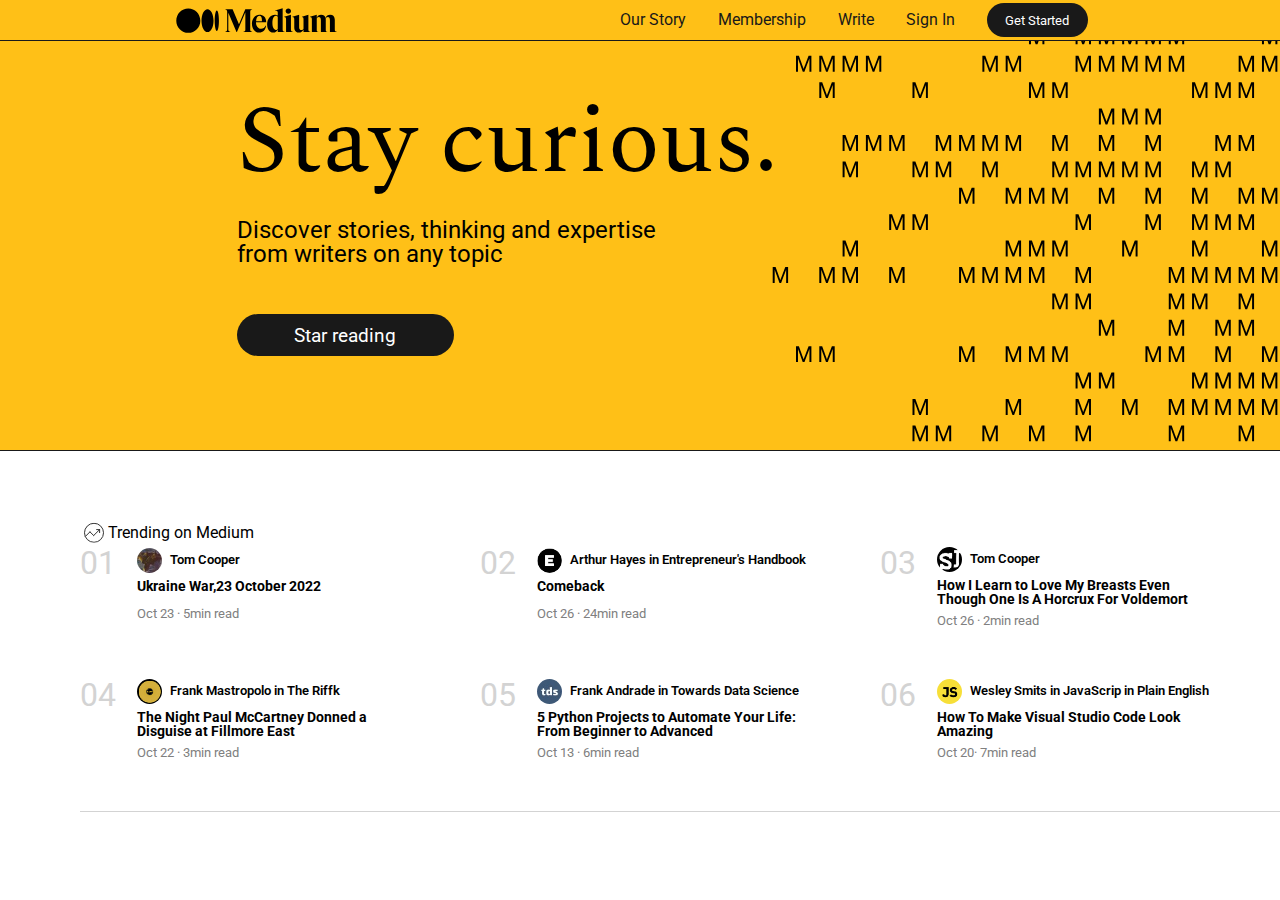
==== commit a51b6dfc: "WeekProjc/commit3" ====
--- a/Progetto Settimanale S5:L5/index.html
+++ b/Progetto Settimanale S5:L5/index.html
@@ -9244,5 +9244,139 @@
         </div>
       </div>
     </header>
+    <main>
+      <div id="section1">
+        <div id="trendingContainer">
+          <div id="titleTrending">
+            <img src="./assets/imgs/svg/trending.svg" alt="logo trending" />
+            <p>Trending on Medium</p>
+          </div>
+          <div id="trending">
+            <div>
+              <h4>01</h4>
+              <div class="trendingCard">
+                <div>
+                  <img
+                    class="trendingImg"
+                    src="./assets/imgs/image01.jpeg"
+                    alt="logo Tom Cooper"
+                  />
+                  <p>Tom Cooper</p>
+                </div>
+                <div>
+                  <h5>Ukraine War,23 October 2022</h5>
+                </div>
+                <div class="timeArticle">
+                  <p>Oct 23 · 5min read</p>
+                </div>
+              </div>
+            </div>
+            <div>
+              <h4>02</h4>
+              <div class="trendingCard">
+                <div>
+                  <img
+                    class="trendingImg"
+                    src="./assets/imgs/image02.png"
+                    alt="Entrepreneur Logo"
+                  />
+                  <p>Arthur Hayes in Entrepreneur's Handbook</p>
+                </div>
+                <div>
+                  <h5>Comeback</h5>
+                </div>
+                <div class="timeArticle">
+                  <p>Oct 26 · 24min read</p>
+                </div>
+              </div>
+            </div>
+            <div>
+              <h4>03</h4>
+              <div class="trendingCard">
+                <div>
+                  <img
+                    class="trendingImg"
+                    src="./assets/imgs/image03.jpeg"
+                    alt="SJ Logo"
+                  />
+                  <p>Tom Cooper</p>
+                </div>
+                <div>
+                  <h5>
+                    How I Learn to Love My Breasts Even Though One Is A Horcrux
+                    For Voldemort
+                  </h5>
+                </div>
+                <div class="timeArticle">
+                  <p>Oct 26 · 2min read</p>
+                </div>
+              </div>
+            </div>
+            <div>
+              <h4>04</h4>
+              <div class="trendingCard">
+                <div>
+                  <img
+                    class="trendingImg"
+                    src="./assets/imgs/image04.png"
+                    alt="Frank Mastropolo Logo"
+                  />
+                  <p>Frank Mastropolo in The Riffk</p>
+                </div>
+                <div>
+                  <h5>
+                    The Night Paul McCartney Donned a Disguise at Fillmore East
+                  </h5>
+                </div>
+                <div class="timeArticle">
+                  <p>Oct 22 · 3min read</p>
+                </div>
+              </div>
+            </div>
+            <div>
+              <h4>05</h4>
+              <div class="trendingCard">
+                <div>
+                  <img
+                    class="trendingImg"
+                    src="./assets/imgs/image05.jpeg"
+                    alt="TDS Logo"
+                  />
+                  <p>Frank Andrade in Towards Data Science</p>
+                </div>
+                <div>
+                  <h5>
+                    5 Python Projects to Automate Your Life: From Beginner to
+                    Advanced
+                  </h5>
+                </div>
+                <div class="timeArticle">
+                  <p>Oct 13 · 6min read</p>
+                </div>
+              </div>
+            </div>
+            <div>
+              <h4>06</h4>
+              <div class="trendingCard">
+                <div>
+                  <img
+                    class="trendingImg"
+                    src="./assets/imgs/image06.png"
+                    alt="JavaScript Logo"
+                  />
+                  <p>Wesley Smits in JavaScrip in Plain English</p>
+                </div>
+                <div>
+                  <h5>How To Make Visual Studio Code Look Amazing</h5>
+                </div>
+                <div class="timeArticle">
+                  <p>Oct 20· 7min read</p>
+                </div>
+              </div>
+            </div>
+          </div>
+        </div>
+      </div>
+    </main>
   </body>
 </html>
--- a/Progetto Settimanale S5:L5/assets/css/style.css
+++ b/Progetto Settimanale S5:L5/assets/css/style.css
@@ -116,3 +116,83 @@
   border-radius: 30px;
   cursor: pointer;
 }
+
+#section1 {
+  display: flex;
+  border-bottom: 1px solid lightgray;
+  margin-bottom: 5em;
+}
+main {
+  display: flex;
+  padding-top: 35px;
+  padding-left: 80px;
+  font-family: "Roboto", sans-serif;
+}
+#trending {
+  display: flex;
+  flex-wrap: wrap;
+  width: 100%;
+}
+#trending div {
+  flex-basis: 33.33%;
+  display: flex;
+}
+.trendingCard {
+  display: flex;
+  flex-direction: column;
+  flex-grow: 10;
+  height: 100%;
+}
+.trendingCard div {
+  display: flex;
+  align-items: center;
+}
+main h4 {
+  flex-grow: 1;
+  margin: 0;
+  font-size: 2em;
+  color: lightgray;
+}
+#titleTrending {
+  display: flex;
+  align-items: center;
+}
+main p {
+  font-family: "Roboto", sans-serif;
+}
+
+.trendingImg {
+  width: 25px;
+  height: 25px;
+  border-radius: 90px;
+  margin-right: 0.5em;
+  cursor: pointer;
+}
+
+.trendingImg + p {
+  display: flex;
+  font-size: 0.8em;
+  font-weight: 600;
+  width: 80%;
+  cursor: pointer;
+}
+
+main h5 {
+  margin: 0;
+  margin-top: 7px;
+  margin-bottom: 7px;
+  width: 70%;
+  width: 80%;
+  font-weight: bold;
+  font-size: 0.9em;
+  cursor: pointer;
+}
+
+.timeArticle {
+  padding-bottom: 4em;
+  font-size: 0.8em;
+  color: gray;
+}
+.timeArticle img {
+  cursor: pointer;
+}
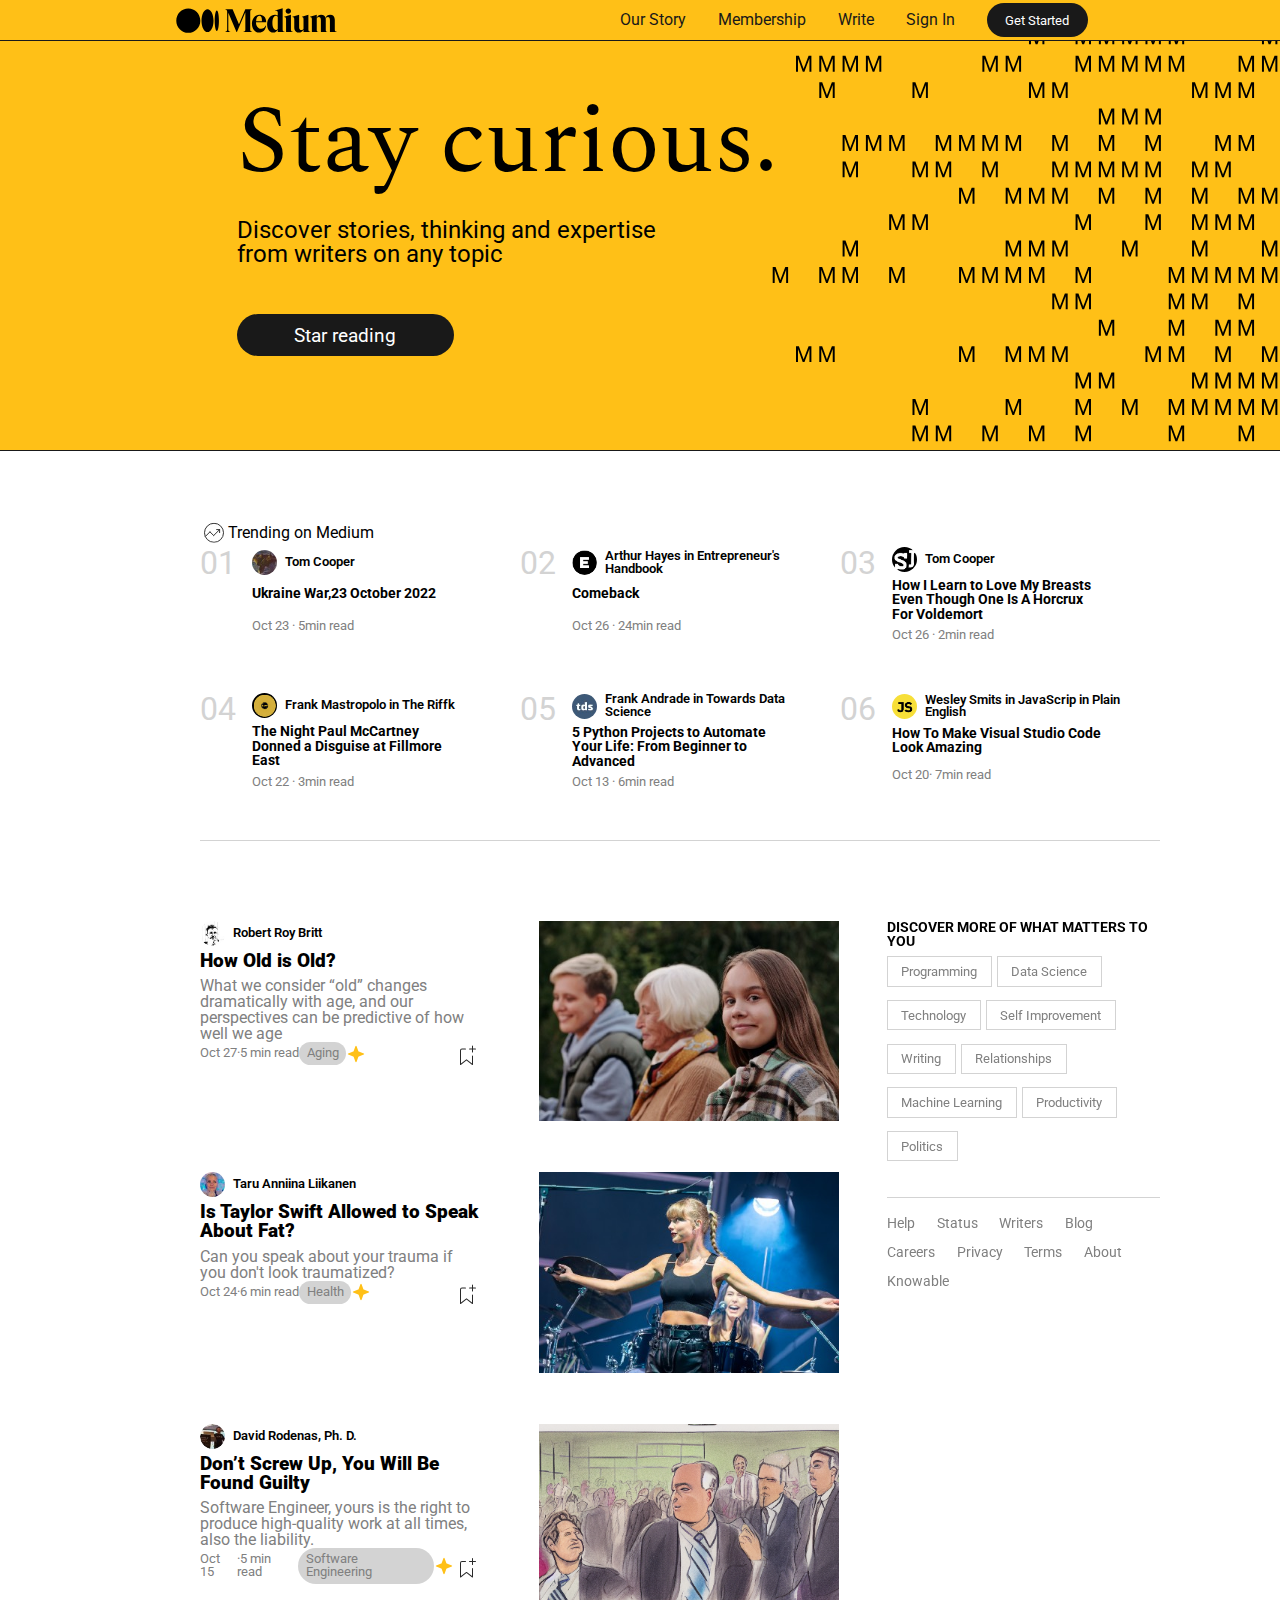
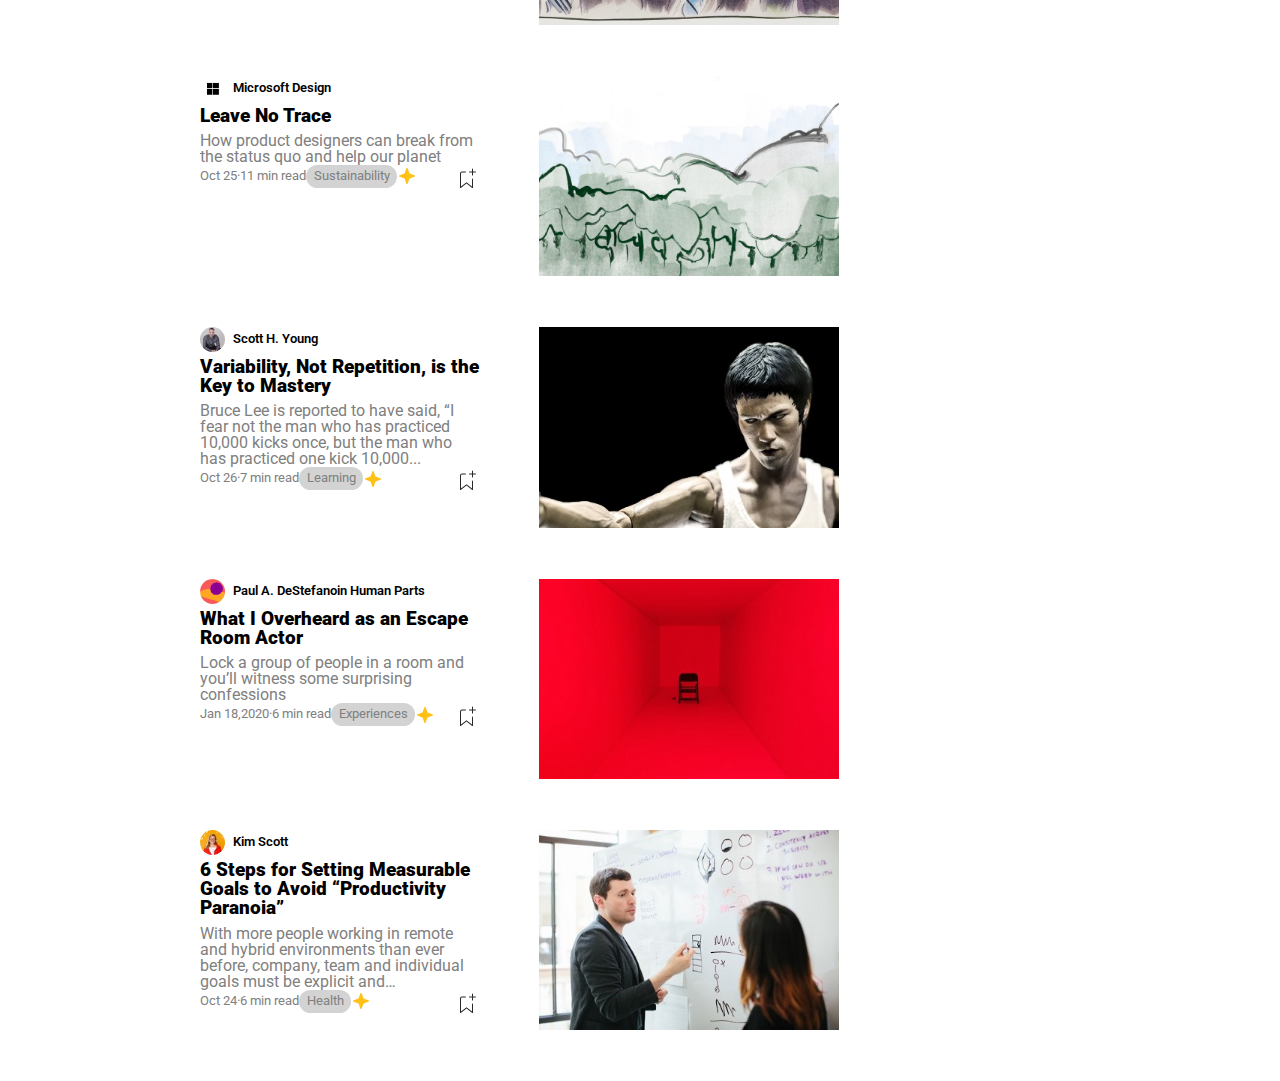
==== commit fb2369cd: "WeekProjc/commit4" ====
--- a/Progetto Settimanale S5:L5/index.html
+++ b/Progetto Settimanale S5:L5/index.html
@@ -9377,6 +9377,268 @@
           </div>
         </div>
       </div>
+      <div id="section2">
+        <div id="containerArticle">
+          <div class="article">
+            <div class="infoArticle">
+              <div class="articleHeader">
+                <img
+                  class="trendingImg"
+                  src="./assets/imgs/image07.jpeg"
+                  alt=""
+                />
+                <p>Robert Roy Britt</p>
+              </div>
+              <h2>How Old is Old?</h2>
+              <p>
+                What we consider “old” changes dramatically with age, and our
+                perspectives can be predictive of how well we age
+              </p>
+              <div class="articleTime">
+                <div class="articleFooterInfo">
+                  <p>Oct 27</p>
+                  <p>·5 min read</p>
+                  <p>Aging</p>
+                  <img src="./assets/imgs/svg/star.svg" alt="logo star" />
+                </div>
+                <img src="./assets/imgs/svg/bookmark.svg" alt="logo bookmark" />
+              </div>
+            </div>
+            <div class="articleImg">
+              <img
+                src="./assets/imgs/image08.jpeg"
+                alt="three womans of different age"
+                width="300px"
+              />
+            </div>
+          </div>
+          <div class="article">
+            <div class="infoArticle">
+              <div class="articleHeader">
+                <img
+                  class="trendingImg"
+                  src="./assets/imgs/image09.jpeg"
+                  alt=""
+                />
+                <p>Taru Anniina Liikanen</p>
+              </div>
+              <h2>Is Taylor Swift Allowed to Speak About Fat?</h2>
+              <p>
+                Can you speak about your trauma if you don't look traumatized?
+              </p>
+              <div class="articleTime">
+                <div class="articleFooterInfo">
+                  <p>Oct 24</p>
+                  <p>·6 min read</p>
+                  <p>Health</p>
+                  <img src="./assets/imgs/svg/star.svg" alt="logo star" />
+                </div>
+                <img src="./assets/imgs/svg/bookmark.svg" alt="logo bookmark" />
+              </div>
+            </div>
+            <div class="articleImg">
+              <img
+                src="./assets/imgs/image10.jpeg"
+                alt="artist woman"
+                width="300px"
+              />
+            </div>
+          </div>
+          <div class="article">
+            <div class="infoArticle">
+              <div class="articleHeader">
+                <img
+                  class="trendingImg"
+                  src="./assets/imgs/image11.jpeg"
+                  alt=""
+                />
+                <p>David Rodenas, Ph. D.</p>
+              </div>
+              <h2>Don’t Screw Up, You Will Be Found Guilty</h2>
+              <p>
+                Software Engineer, yours is the right to produce high-quality
+                work at all times, also the liability.
+              </p>
+              <div class="articleTime">
+                <div class="articleFooterInfo">
+                  <p>Oct 15</p>
+                  <p>·5 min read</p>
+                  <p>Software Engineering</p>
+                  <img src="./assets/imgs/svg/star.svg" alt="logo star" />
+                </div>
+                <img src="./assets/imgs/svg/bookmark.svg" alt="logo bookmark" />
+              </div>
+            </div>
+            <div class="articleImg">
+              <img src="./assets/imgs/image12.png" alt="draw" width="300px" />
+            </div>
+          </div>
+          <div class="article">
+            <div class="infoArticle">
+              <div class="articleHeader">
+                <img
+                  class="trendingImg"
+                  src="./assets/imgs/image13.png"
+                  alt=""
+                />
+                <p>Microsoft Design</p>
+              </div>
+              <h2>Leave No Trace</h2>
+              <p>
+                How product designers can break from the status quo and help our
+                planet
+              </p>
+              <div class="articleTime">
+                <div class="articleFooterInfo">
+                  <p>Oct 25</p>
+                  <p>·11 min read</p>
+                  <p>Sustainability</p>
+                  <img src="./assets/imgs/svg/star.svg" alt="logo star" />
+                </div>
+                <img src="./assets/imgs/svg/bookmark.svg" alt="logo bookmark" />
+              </div>
+            </div>
+            <div class="articleImg">
+              <img
+                src="./assets/imgs/image14.png"
+                alt="mountain draw"
+                width="300px"
+              />
+            </div>
+          </div>
+          <div class="article">
+            <div class="infoArticle">
+              <div class="articleHeader">
+                <img
+                  class="trendingImg"
+                  src="./assets/imgs/image15.jpeg"
+                  alt=""
+                />
+                <p>Scott H. Young</p>
+              </div>
+              <h2>Variability, Not Repetition, is the Key to Mastery</h2>
+              <p>
+                Bruce Lee is reported to have said, “I fear not the man who has
+                practiced 10,000 kicks once, but the man who has practiced one
+                kick 10,000...
+              </p>
+              <div class="articleTime">
+                <div class="articleFooterInfo">
+                  <p>Oct 26</p>
+                  <p>·7 min read</p>
+                  <p>Learning</p>
+                  <img src="./assets/imgs/svg/star.svg" alt="logo star" />
+                </div>
+                <img src="./assets/imgs/svg/bookmark.svg" alt="logo bookmark" />
+              </div>
+            </div>
+            <div class="articleImg">
+              <img
+                src="./assets/imgs/image16.jpg"
+                alt="cinese man"
+                width="300px"
+              />
+            </div>
+          </div>
+          <div class="article">
+            <div class="infoArticle">
+              <div class="articleHeader">
+                <img
+                  class="trendingImg"
+                  src="./assets/imgs/image17.png"
+                  alt=""
+                />
+                <p>Paul A. DeStefanoin Human Parts</p>
+              </div>
+              <h2>What I Overheard as an Escape Room Actor</h2>
+              <p>
+                Lock a group of people in a room and you’ll witness some
+                surprising confessions
+              </p>
+              <div class="articleTime">
+                <div class="articleFooterInfo">
+                  <p>Jan 18,2020</p>
+                  <p>·6 min read</p>
+                  <p>Experiences</p>
+                  <img src="./assets/imgs/svg/star.svg" alt="logo star" />
+                </div>
+                <img src="./assets/imgs/svg/bookmark.svg" alt="logo bookmark" />
+              </div>
+            </div>
+            <div class="articleImg">
+              <img
+                src="./assets/imgs/image18.jpeg"
+                alt="red room"
+                width="300px"
+              />
+            </div>
+          </div>
+          <div class="article">
+            <div class="infoArticle">
+              <div class="articleHeader">
+                <img
+                  class="trendingImg"
+                  src="./assets/imgs/image19.jpeg"
+                  alt=""
+                />
+                <p>Kim Scott</p>
+              </div>
+              <h2>
+                6 Steps for Setting Measurable Goals to Avoid “Productivity
+                Paranoia”
+              </h2>
+              <p>
+                With more people working in remote and hybrid environments than
+                ever before, company, team and individual goals must be explicit
+                and…
+              </p>
+              <div class="articleTime">
+                <div class="articleFooterInfo">
+                  <p>Oct 24</p>
+                  <p>·6 min read</p>
+                  <p>Health</p>
+                  <img src="./assets/imgs/svg/star.svg" alt="logo star" />
+                </div>
+                <img src="./assets/imgs/svg/bookmark.svg" alt="logo bookmark" />
+              </div>
+            </div>
+            <div class="articleImg">
+              <img
+                src="./assets/imgs/image20.jpg"
+                alt="school room"
+                width="300px"
+              />
+            </div>
+          </div>
+        </div>
+        <div id="discover">
+          <p>DISCOVER MORE OF WHAT MATTERS TO YOU</p>
+          <div>
+            <button type="button" class="btnDiscover">Programming</button>
+            <button type="button" class="btnDiscover">Data Science</button>
+            <button type="button" class="btnDiscover">Technology</button>
+            <button type="button" class="btnDiscover">Self Improvement</button>
+            <button type="button" class="btnDiscover">Writing</button>
+            <button type="button" class="btnDiscover">Relationships</button>
+            <button type="button" class="btnDiscover">Machine Learning</button>
+            <button type="button" class="btnDiscover">Productivity</button>
+            <button type="button" class="btnDiscover">Politics</button>
+          </div>
+          <div id="links">
+            <ul>
+              <li>Help</li>
+              <li>Status</li>
+              <li>Writers</li>
+              <li>Blog</li>
+              <li>Careers</li>
+              <li>Privacy</li>
+              <li>Terms</li>
+              <li>About</li>
+              <li>Knowable</li>
+            </ul>
+          </div>
+        </div>
+      </div>
     </main>
   </body>
 </html>
--- a/Progetto Settimanale S5:L5/assets/css/style.css
+++ b/Progetto Settimanale S5:L5/assets/css/style.css
@@ -65,6 +65,8 @@
   color: #191919;
 }
 
+/* HEADER */
+
 h1 {
   font-family: "Spectral", serif;
   margin: 0;
@@ -86,7 +88,6 @@
 #heroContainer {
   border-bottom: 1px solid #191919;
   height: 450px;
-  /* margin-top: 4.8em; */
   margin-bottom: 2em;
 }
 
@@ -117,6 +118,10 @@
   cursor: pointer;
 }
 
+/* MAIN */
+
+/* SECTION 1 */
+
 #section1 {
   display: flex;
   border-bottom: 1px solid lightgray;
@@ -124,6 +129,9 @@
 }
 main {
   display: flex;
+  flex-wrap: wrap;
+  width: 75%;
+  margin: auto;
   padding-top: 35px;
   padding-left: 80px;
   font-family: "Roboto", sans-serif;
@@ -188,6 +196,11 @@
   cursor: pointer;
 }
 
+/* SECTION 2 */
+
+#section2 {
+  display: flex;
+}
 .timeArticle {
   padding-bottom: 4em;
   font-size: 0.8em;
@@ -196,3 +209,97 @@
 .timeArticle img {
   cursor: pointer;
 }
+.infoArticle {
+  flex-basis: 75%;
+}
+.articleImg {
+  flex-basis: 25%;
+}
+.articleHeader {
+  align-items: center;
+}
+.infoArticle div {
+  display: flex;
+  padding-bottom: 5px;
+}
+.infoArticle {
+  padding-right: 60px;
+}
+.infoArticle h2 {
+  font-weight: 900;
+  font-size: larger;
+}
+p:nth-of-type(3) {
+  display: flex;
+  background-color: lightgray;
+  padding: 0.4em 0.6em;
+  border-radius: 30px;
+  cursor: pointer;
+}
+.articleTime {
+  justify-content: space-between;
+}
+.articleFooterInfo {
+  align-items: center;
+  font-size: 0.8em;
+  color: gray;
+}
+h2 + p {
+  display: flex;
+  margin-top: 8px;
+  margin-bottom: 0;
+  cursor: pointer;
+  color: gray;
+}
+h2 {
+  margin: 0;
+  font-size: 1.3em;
+  font-weight: 700;
+  cursor: pointer;
+}
+.article img {
+  cursor: pointer;
+}
+
+/* DISCOVER STICKY */
+
+.btnDiscover {
+  background-color: white;
+  border: 1px solid lightgray;
+  padding: 0.5em 1em;
+  margin: 0.5em 0.1em 0.5em 0;
+  color: gray;
+  cursor: pointer;
+}
+#discover {
+  width: 60%;
+  position: sticky;
+  top: 115px;
+  z-index: 1;
+  align-self: flex-start;
+  padding-left: 3em;
+}
+#discover p {
+  font-weight: 700;
+  font-size: 0.9em;
+}
+#links ul {
+  flex-wrap: wrap;
+  padding: 0;
+}
+#links ul li {
+  padding: 0 1.5em 1em 0;
+  color: gray;
+  cursor: pointer;
+}
+#links {
+  border-top: 1px solid lightgray;
+  font-size: 0.9em;
+  margin-top: 2em;
+  padding-top: 1.2rem;
+}
+
+.article {
+  display: flex;
+  margin-bottom: 3em;
+}
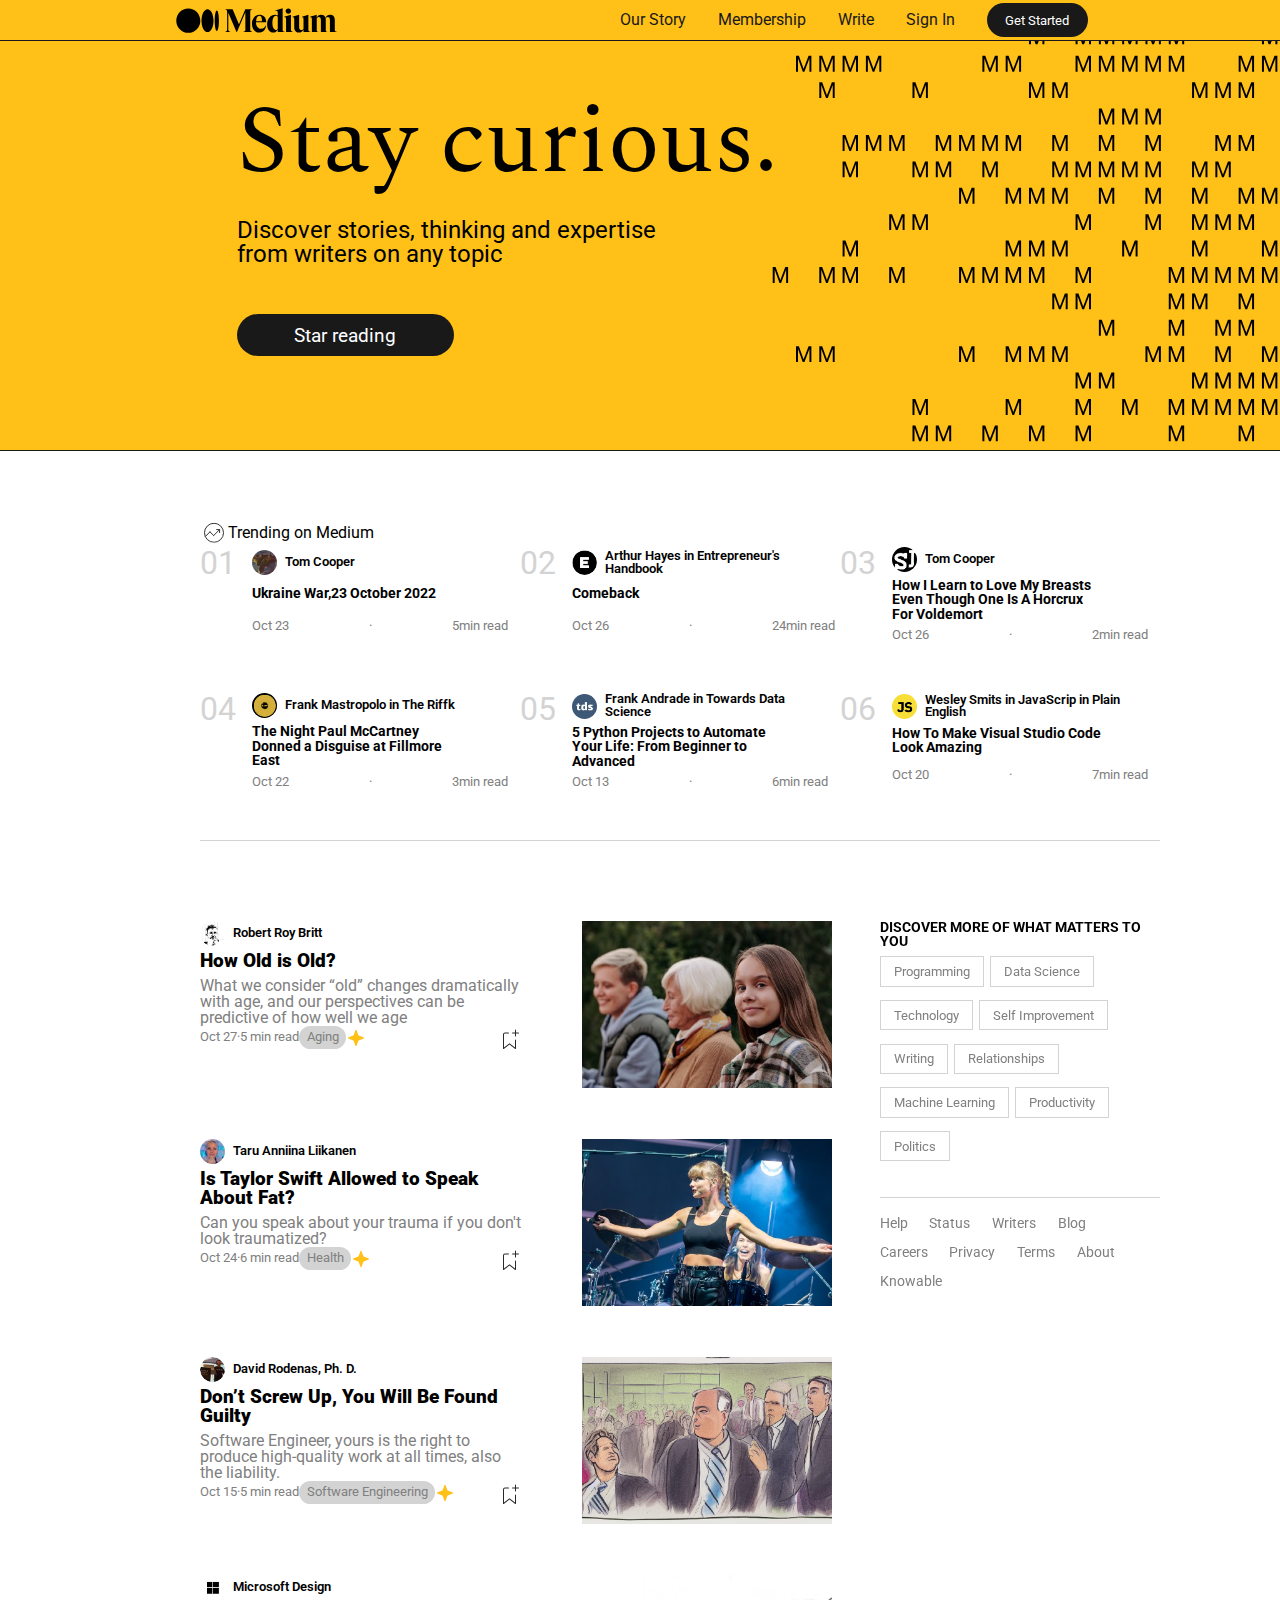
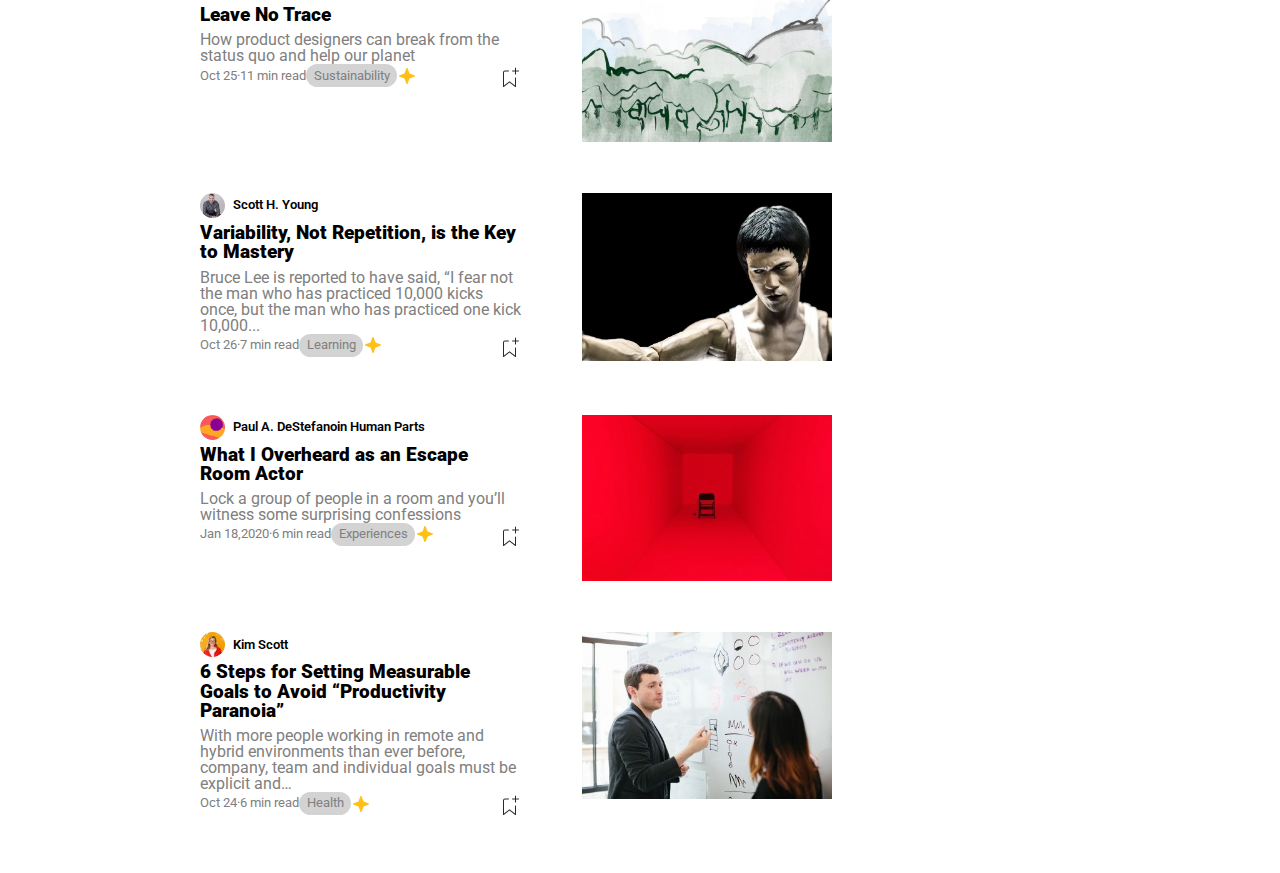
==== commit 3d8e12e7: "WeekProjc/commit5" ====
--- a/Progetto Settimanale S5:L5/index.html
+++ b/Progetto Settimanale S5:L5/index.html
@@ -9267,7 +9267,7 @@
                   <h5>Ukraine War,23 October 2022</h5>
                 </div>
                 <div class="timeArticle">
-                  <p>Oct 23 · 5min read</p>
+                  <p>Oct 23 <span>·</span> 5min read</p>
                 </div>
               </div>
             </div>
@@ -9286,7 +9286,7 @@
                   <h5>Comeback</h5>
                 </div>
                 <div class="timeArticle">
-                  <p>Oct 26 · 24min read</p>
+                  <p>Oct 26 <span>·</span> 24min read</p>
                 </div>
               </div>
             </div>
@@ -9308,7 +9308,7 @@
                   </h5>
                 </div>
                 <div class="timeArticle">
-                  <p>Oct 26 · 2min read</p>
+                  <p>Oct 26 <span>·</span> 2min read</p>
                 </div>
               </div>
             </div>
@@ -9329,7 +9329,7 @@
                   </h5>
                 </div>
                 <div class="timeArticle">
-                  <p>Oct 22 · 3min read</p>
+                  <p>Oct 22 <span>·</span> 3min read</p>
                 </div>
               </div>
             </div>
@@ -9351,7 +9351,7 @@
                   </h5>
                 </div>
                 <div class="timeArticle">
-                  <p>Oct 13 · 6min read</p>
+                  <p>Oct 13 <span>·</span> 6min read</p>
                 </div>
               </div>
             </div>
@@ -9370,7 +9370,7 @@
                   <h5>How To Make Visual Studio Code Look Amazing</h5>
                 </div>
                 <div class="timeArticle">
-                  <p>Oct 20· 7min read</p>
+                  <p>Oct 20 <span>·</span> 7min read</p>
                 </div>
               </div>
             </div>
@@ -9408,7 +9408,7 @@
               <img
                 src="./assets/imgs/image08.jpeg"
                 alt="three womans of different age"
-                width="300px"
+                width="250px"
               />
             </div>
           </div>
@@ -9440,7 +9440,7 @@
               <img
                 src="./assets/imgs/image10.jpeg"
                 alt="artist woman"
-                width="300px"
+                width="250px"
               />
             </div>
           </div>
@@ -9470,7 +9470,7 @@
               </div>
             </div>
             <div class="articleImg">
-              <img src="./assets/imgs/image12.png" alt="draw" width="300px" />
+              <img src="./assets/imgs/image12.png" alt="draw" width="250px" />
             </div>
           </div>
           <div class="article">
@@ -9502,7 +9502,7 @@
               <img
                 src="./assets/imgs/image14.png"
                 alt="mountain draw"
-                width="300px"
+                width="250px"
               />
             </div>
           </div>
@@ -9536,7 +9536,7 @@
               <img
                 src="./assets/imgs/image16.jpg"
                 alt="cinese man"
-                width="300px"
+                width="250px"
               />
             </div>
           </div>
@@ -9569,7 +9569,7 @@
               <img
                 src="./assets/imgs/image18.jpeg"
                 alt="red room"
-                width="300px"
+                width="250px"
               />
             </div>
           </div>
@@ -9606,7 +9606,7 @@
               <img
                 src="./assets/imgs/image20.jpg"
                 alt="school room"
-                width="300px"
+                width="250px"
               />
             </div>
           </div>
--- a/Progetto Settimanale S5:L5/assets/css/style.css
+++ b/Progetto Settimanale S5:L5/assets/css/style.css
@@ -209,6 +209,13 @@
 .timeArticle img {
   cursor: pointer;
 }
+.timeArticle p {
+  display: flex;
+}
+span {
+  padding-left: 5rem;
+  padding-right: 5rem;
+}
 .infoArticle {
   flex-basis: 75%;
 }
